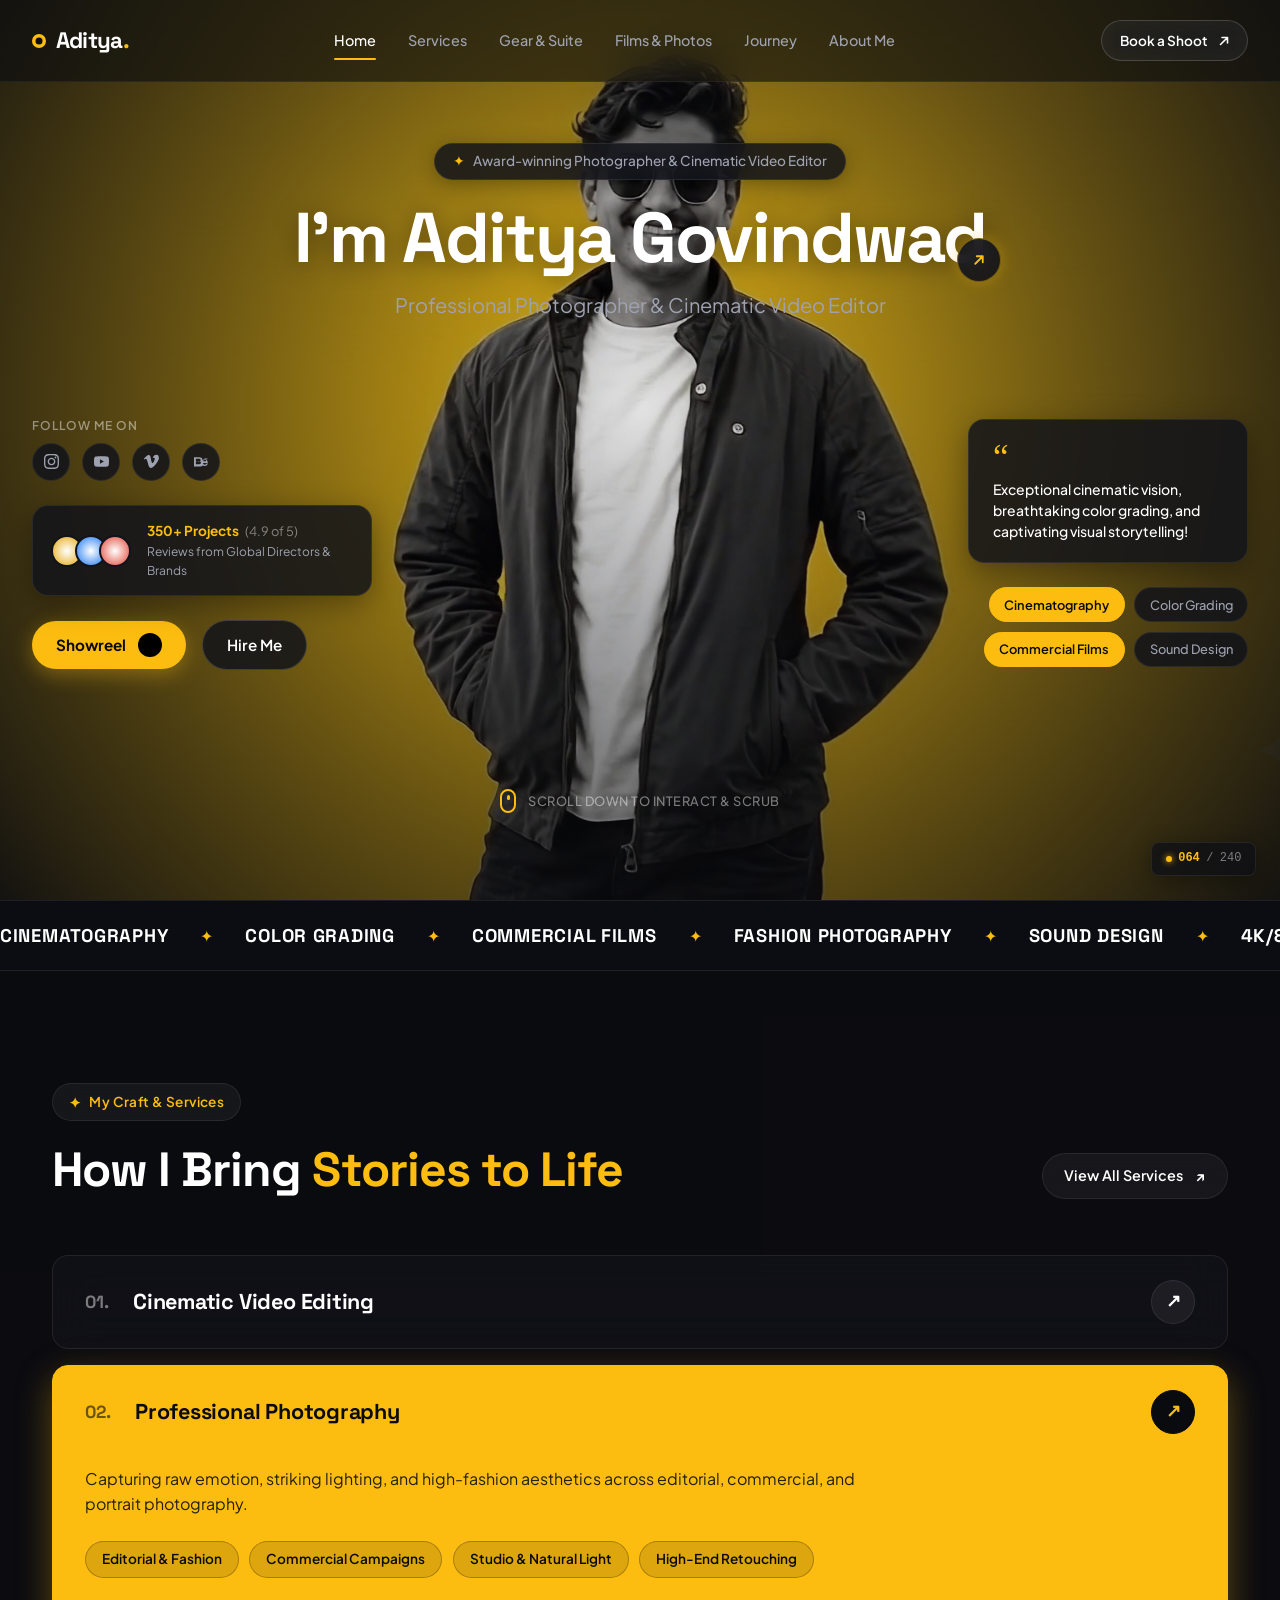
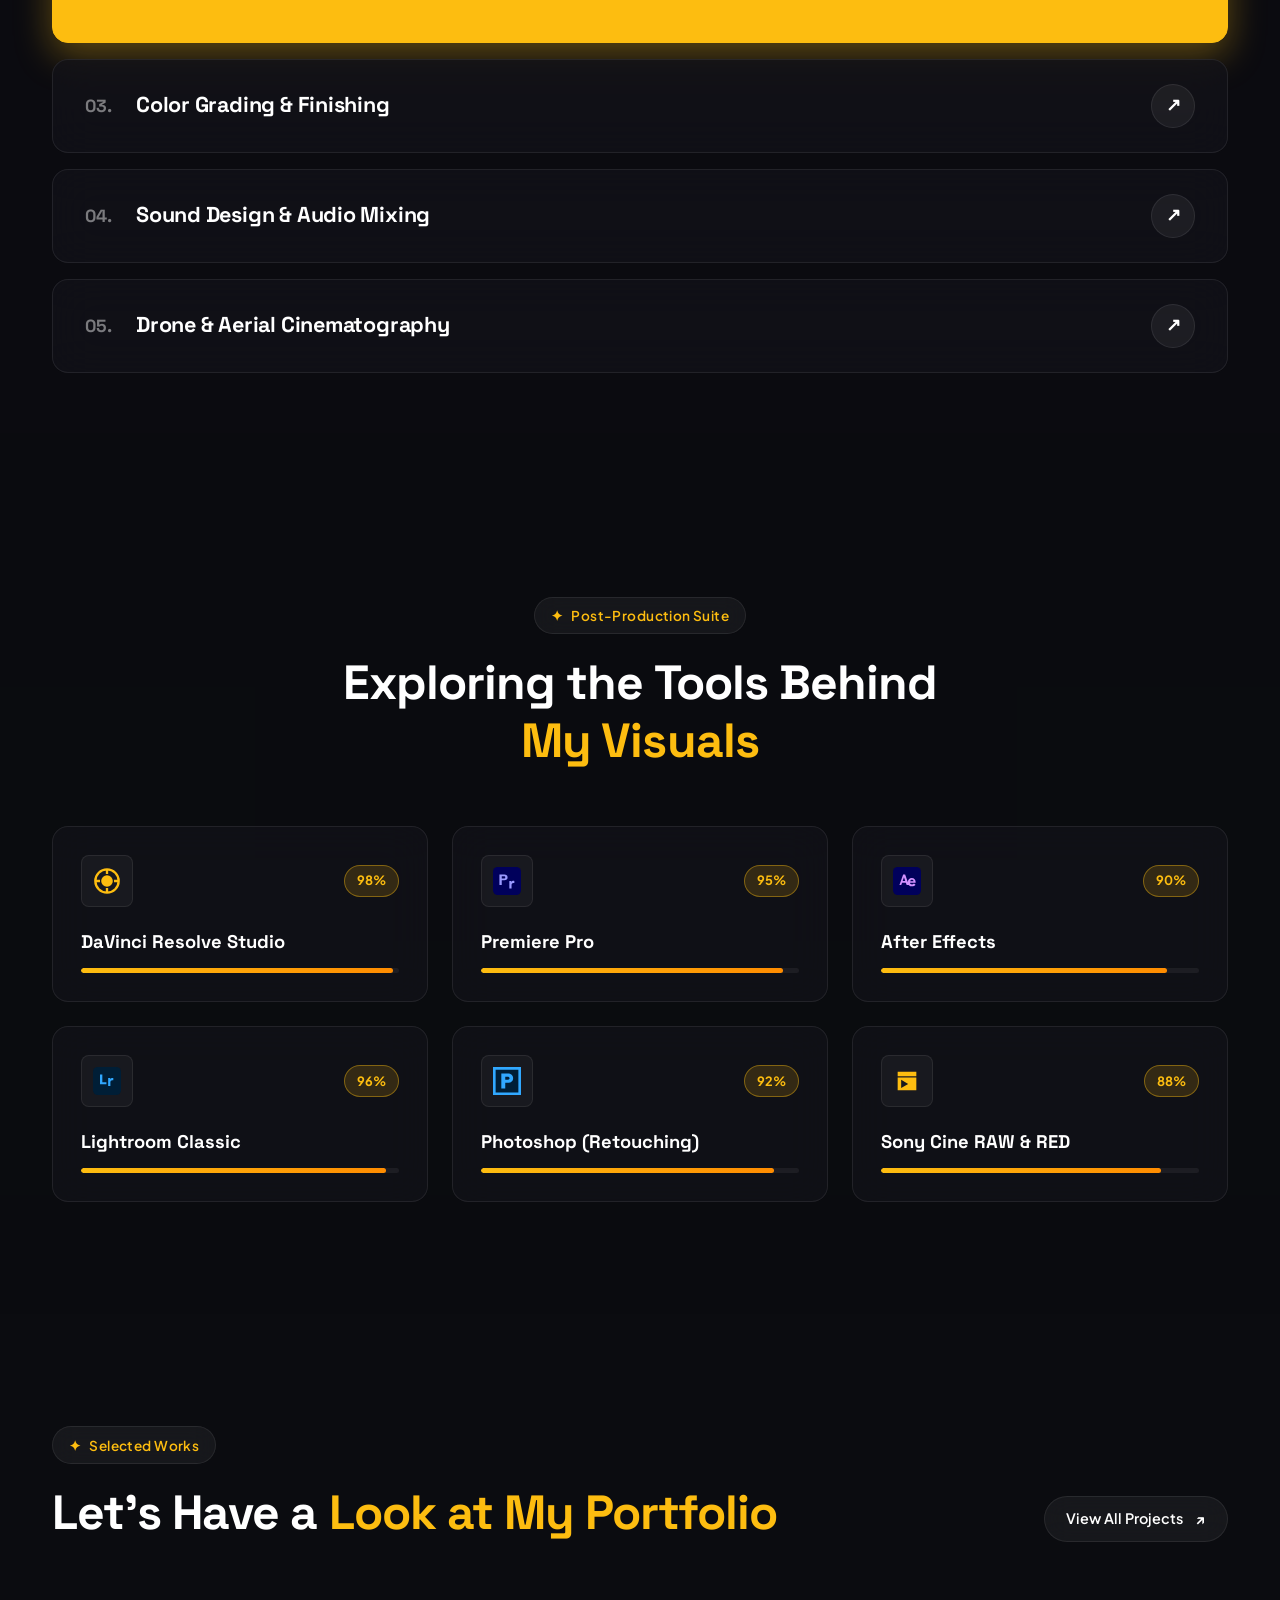
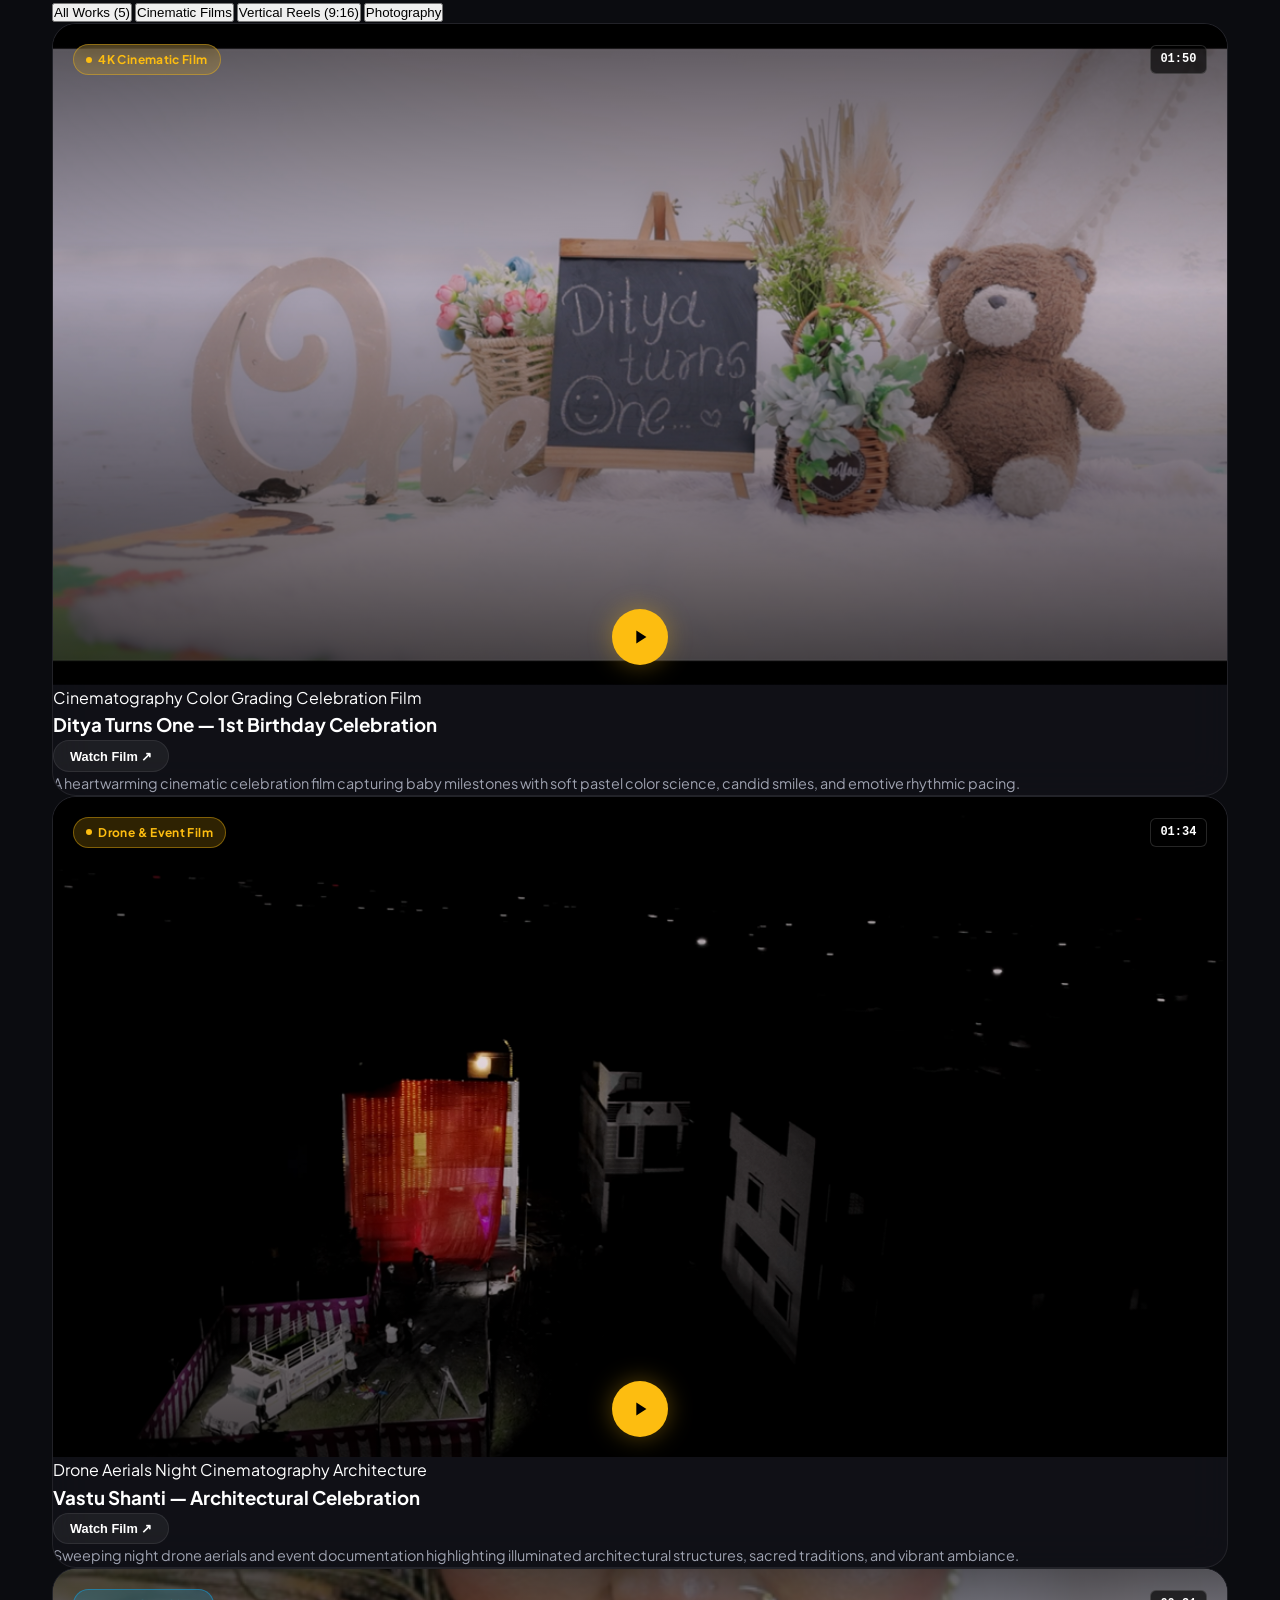
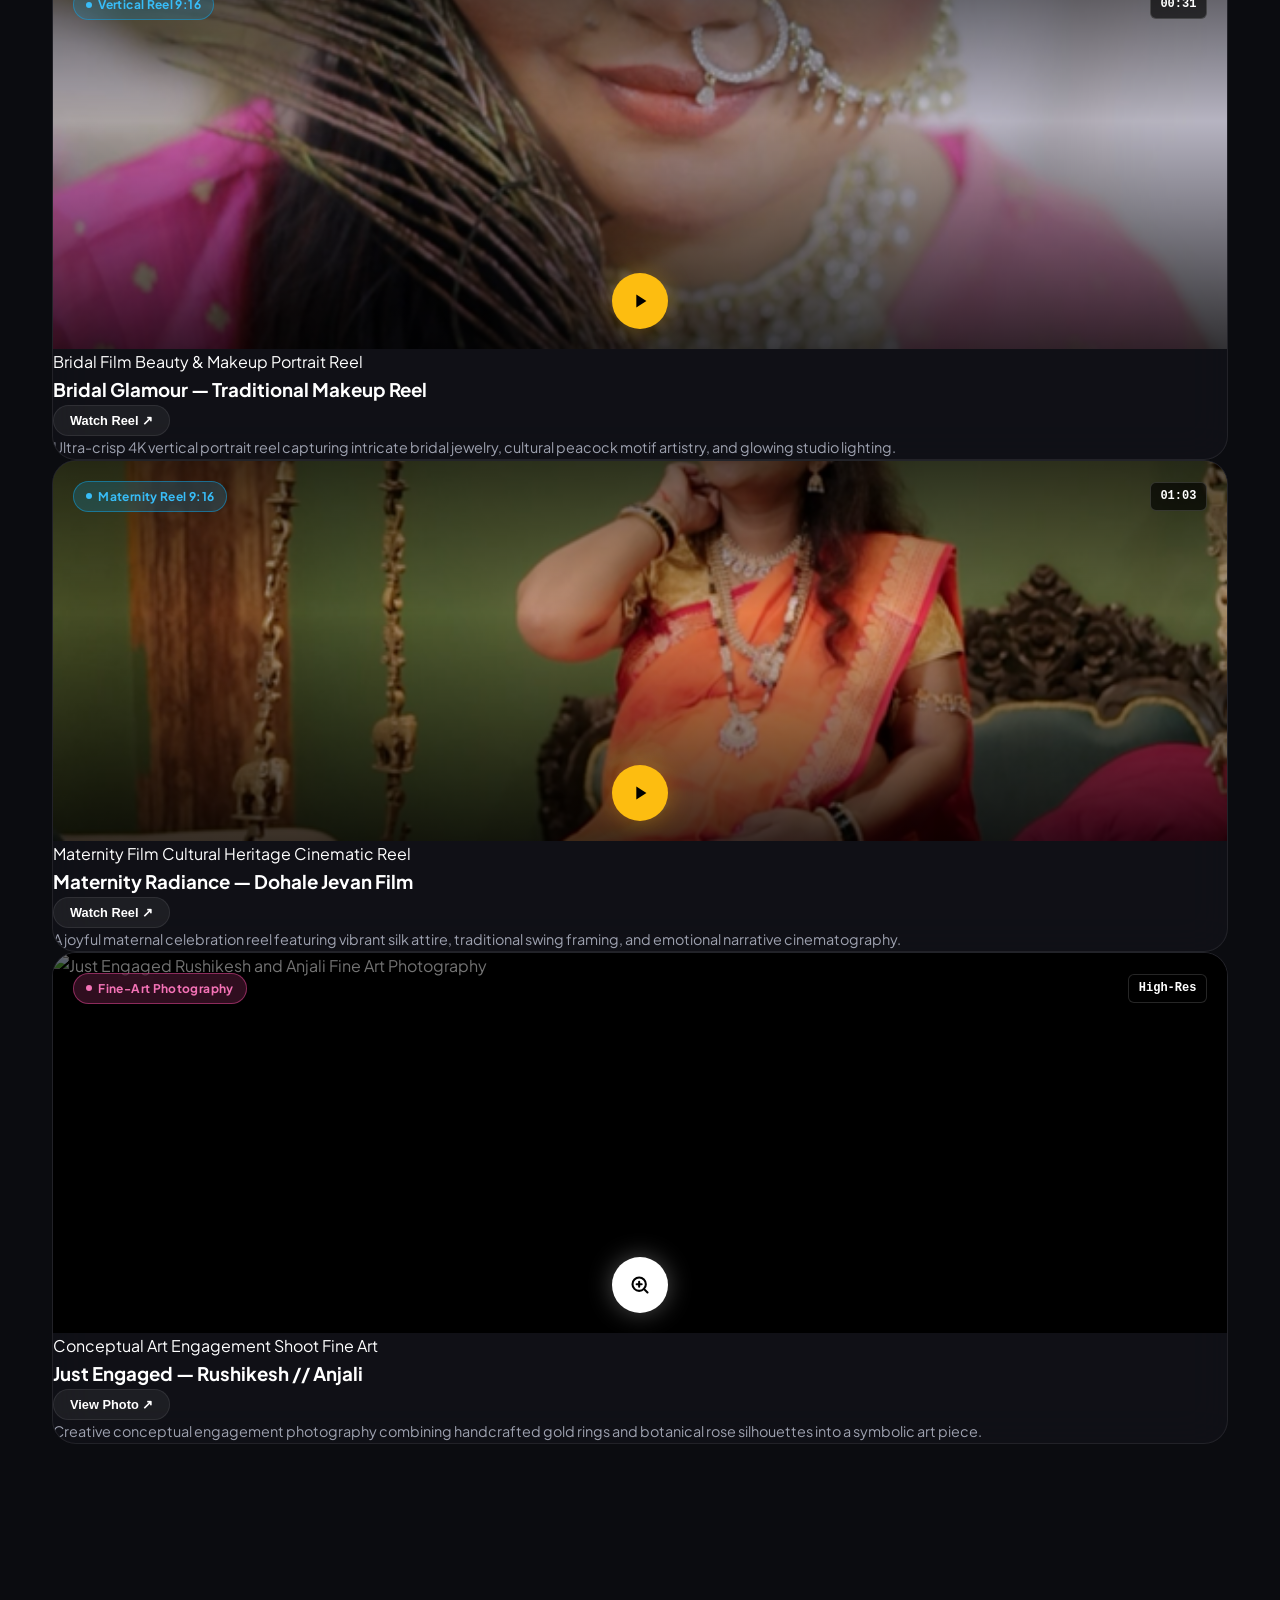
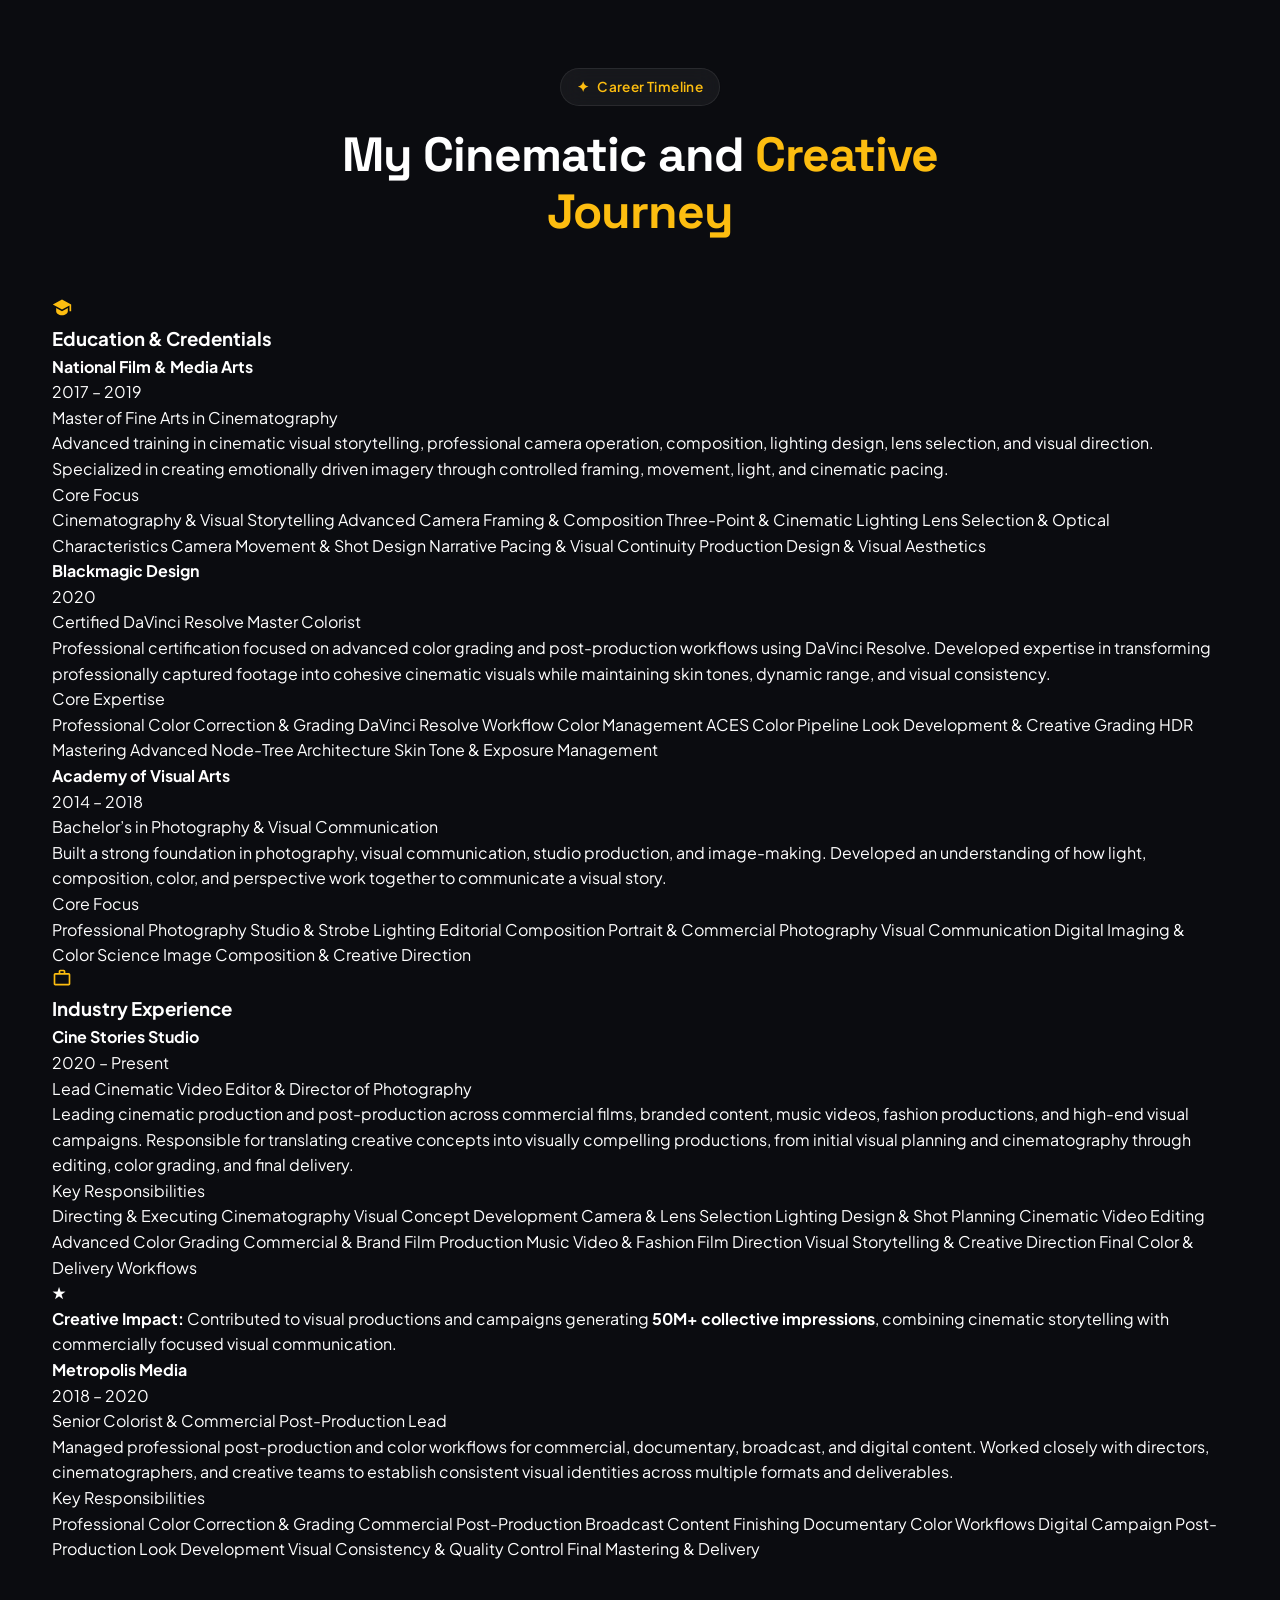
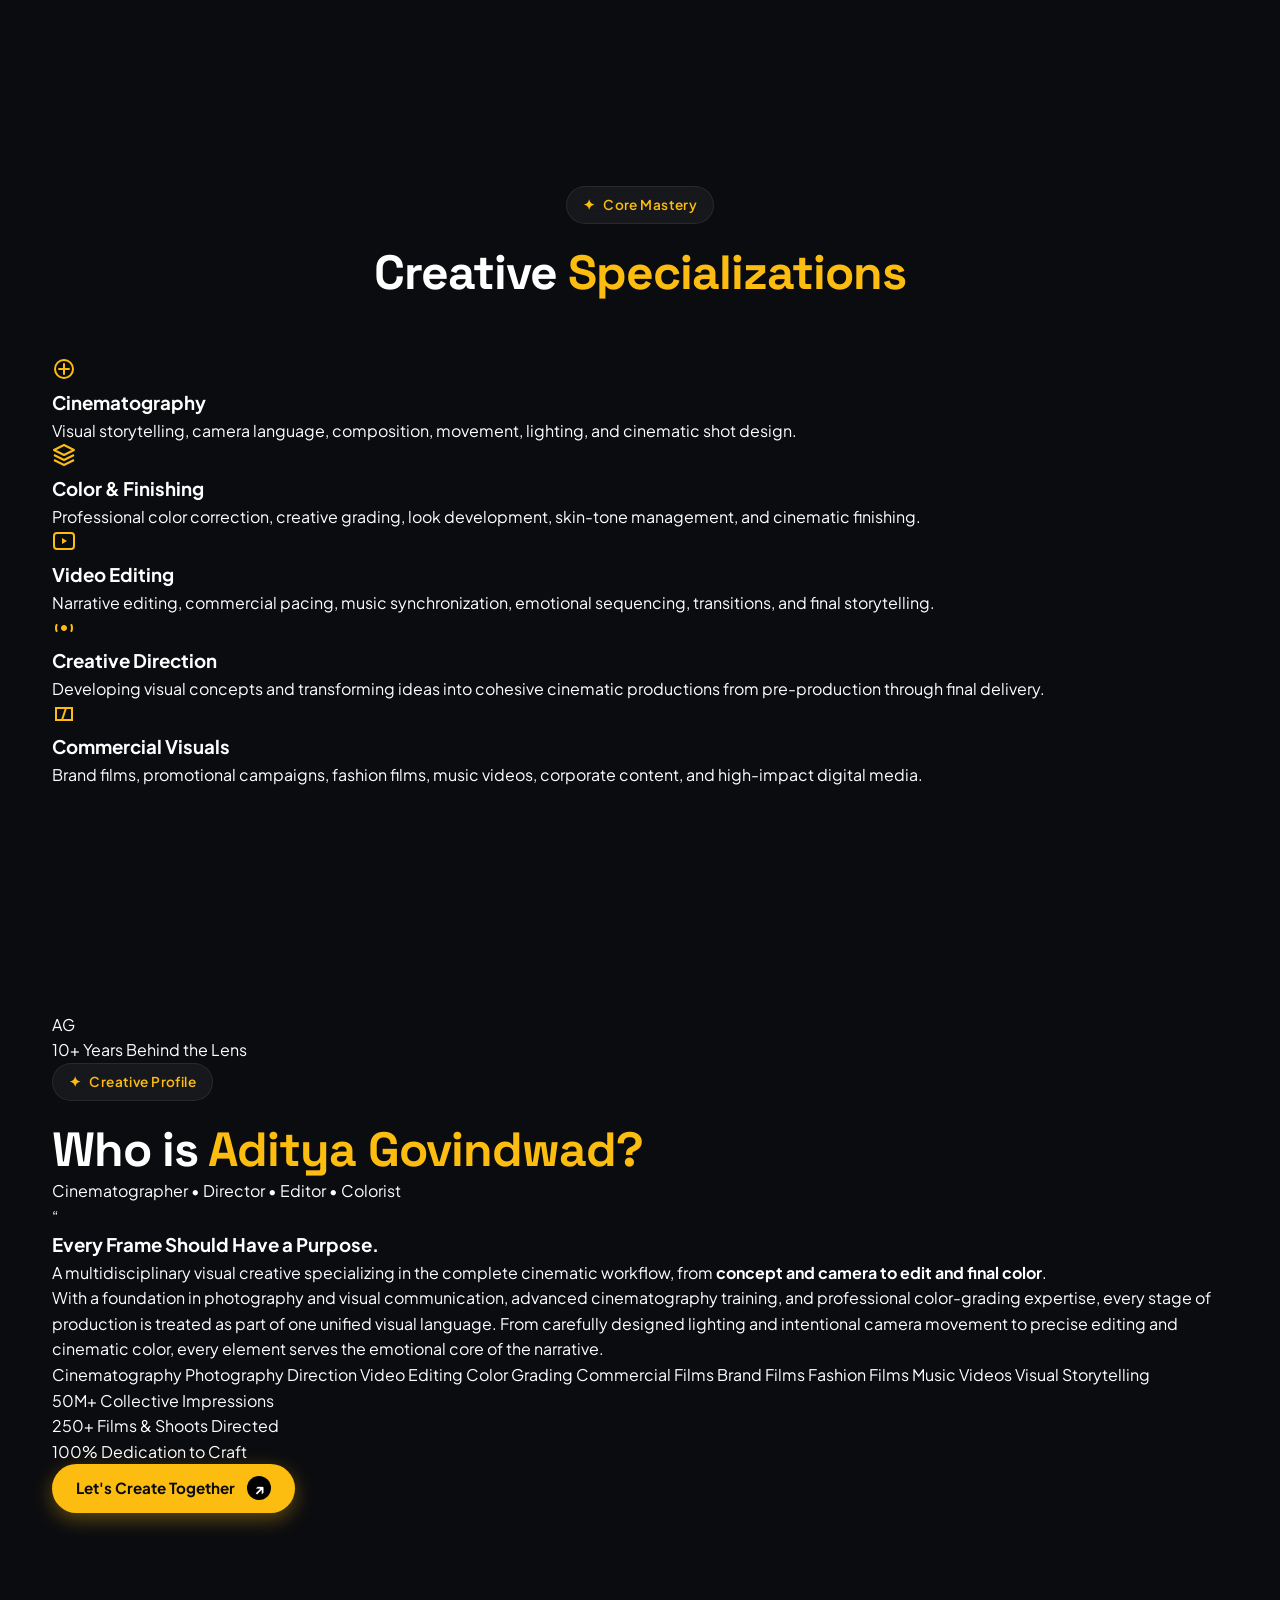
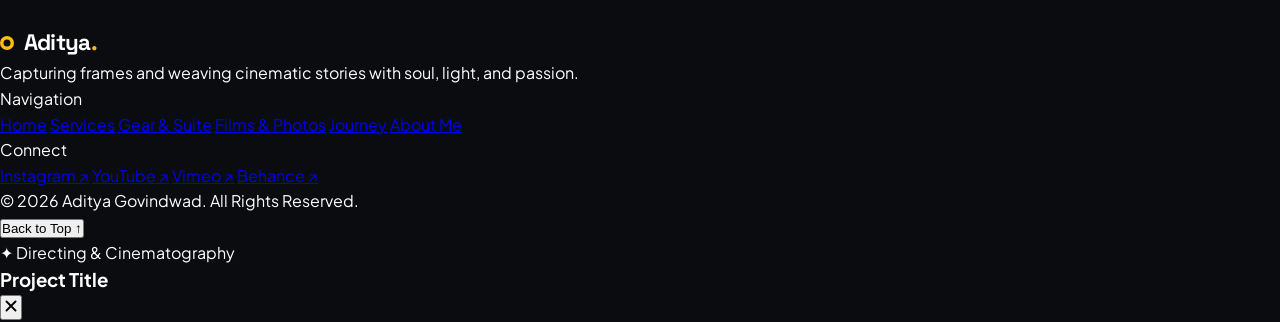
==== index.html @ 526fb615 "Initial commit: Aditya Govindwad Portfolio website with scroll-driven animation" ====
<!DOCTYPE html>
<html lang="en">
<head>
  <meta charset="UTF-8">
  <meta name="viewport" content="width=device-width, initial-scale=1.0, maximum-scale=5.0">
  <meta name="description" content="Aditya Govindwad — Award-winning Professional Photographer & Cinematic Video Editor Portfolio with Smooth Interactive Canvas Scroll Animation">
  <title>Aditya Govindwad — Photographer & Cinematic Video Editor</title>
  <link rel="preconnect" href="https://fonts.googleapis.com">
  <link rel="preconnect" href="https://fonts.gstatic.com" crossorigin>
  <link href="https://fonts.googleapis.com/css2?family=Plus+Jakarta+Sans:wght@300;400;500;600;700;800&family=Space+Grotesk:wght@500;700&display=swap" rel="stylesheet">
  <link rel="stylesheet" href="style.css">
</head>
<body>

  <!-- ==================== FIXED BACKGROUND CANVAS ==================== -->
  <div id="canvas-wrapper" aria-hidden="true">
    <canvas id="hero-canvas"></canvas>
    <!-- Subtle dark vignette overlay to preserve high readability across downstream sections -->
    <div id="canvas-depth-overlay"></div>
  </div>

  <!-- Ambient Preload Progress Bar (Top) -->
  <div id="loader-bar-container" aria-hidden="true">
    <div id="loader-bar"></div>
  </div>

  <!-- Live Frame Counter Badge (bottom-right) -->
  <div id="frame-counter" class="frame-badge" aria-label="Current video frame">
    <span class="pulse-indicator"></span>
    <span id="current-frame-num">001</span>
    <span class="separator">/</span>
    <span class="total-frame-num">240</span>
  </div>

  <!-- ==================== PAGE CONTENT WRAPPER ==================== -->
  <div id="page-wrapper">

    <!-- HEADER / NAVIGATION -->
    <header id="site-header">
      <div class="nav-container">
        <!-- Logo -->
        <a href="#hero" class="brand-logo" aria-label="Aditya Govindwad Home">
          <span class="logo-dot">
            <svg width="14" height="14" viewBox="0 0 14 14" fill="none">
              <circle cx="7" cy="7" r="7" fill="#fdbd10"/>
              <circle cx="7" cy="7" r="3.5" fill="#0c0d10"/>
            </svg>
          </span>
          <span class="logo-text">Aditya<span class="accent-period">.</span></span>
        </a>

        <!-- Desktop Navigation Links -->
        <nav class="nav-menu" id="nav-menu">
          <a href="#hero" class="nav-link active">Home</a>
          <a href="#services" class="nav-link">Services</a>
          <a href="#tools" class="nav-link">Gear & Suite</a>
          <a href="#portfolio" class="nav-link">Films & Photos</a>
          <a href="#journey" class="nav-link">Journey</a>
          <a href="#about" class="nav-link">About Me</a>
        </nav>

        <!-- Right Action Button -->
        <div class="nav-actions">
          <a href="#contact" class="btn-talk">
            <span>Book a Shoot</span>
            <span class="btn-icon-circle">
              <svg width="10" height="10" viewBox="0 0 10 10" fill="none">
                <path d="M1.5 8.5L8.5 1.5M8.5 1.5H3M8.5 1.5V7" stroke="currentColor" stroke-width="1.6" stroke-linecap="round" stroke-linejoin="round"/>
              </svg>
            </span>
          </a>

          <!-- Mobile Hamburger Toggle -->
          <button class="mobile-menu-toggle" id="menu-toggle" aria-label="Toggle navigation menu">
            <span class="bar"></span>
            <span class="bar"></span>
          </button>
        </div>
      </div>
    </header>

    <main>
      <!-- ==================== HERO SECTION ==================== -->
      <section id="hero" class="hero-section">
        <div class="hero-container">

          <!-- Top Badge & Main Headline -->
          <div class="hero-headline-group">
            <div class="badge-award">
              <span class="badge-icon">✦</span>
              <span>Award-winning Photographer & Cinematic Video Editor</span>
            </div>
            <h1 class="hero-title">I'm Aditya Govindwad</h1>
            <p class="hero-subtitle">Professional Photographer & Cinematic Video Editor</p>
          </div>

          <!-- Rotating "HIRE ME / BOOK SHOOT" Stamp Badge -->
          <div class="rotating-badge-wrapper" aria-hidden="true">
            <div class="rotating-badge">
              <svg viewBox="0 0 120 120" class="rotating-text-svg">
                <path id="textCircle" d="M 60,60 m -46,0 a 46,46 0 1,1 92,0 a 46,46 0 1,1 -92,0" fill="none" />
                <text font-size="9.5" font-weight="700" letter-spacing="2.2" fill="#ffffff">
                  HIRE ME NOW • BOOK A SHOOT • HIRE ME NOW • 
                </text>
              </svg>
              <div class="rotating-badge-center">
                <svg width="18" height="18" viewBox="0 0 24 24" fill="none">
                  <path d="M7 17L17 7M17 7H9M17 7V15" stroke="#fdbd10" stroke-width="2.4" stroke-linecap="round" stroke-linejoin="round"/>
                </svg>
              </div>
            </div>
          </div>

          <!-- Hero Columns Grid (Framing the Center Canvas Animation) -->
          <div class="hero-columns-grid">

            <!-- Left Column: Socials, Reviews, Primary Actions -->
            <div class="hero-col-left">
              <div class="social-follow-box">
                <span class="section-micro-label">Follow Me On</span>
                <div class="social-icons-row">
                  <a href="#" class="social-icon-btn" aria-label="Instagram">
                    <svg width="15" height="15" viewBox="0 0 24 24" fill="currentColor">
                      <path d="M12 2.163c3.204 0 3.584.012 4.85.07 3.252.148 4.771 1.691 4.919 4.919.058 1.265.069 1.645.069 4.849 0 3.205-.012 3.584-.069 4.849-.149 3.225-1.664 4.771-4.919 4.919-1.266.058-1.644.07-4.85.07-3.204 0-3.584-.012-4.849-.07-3.26-.149-4.771-1.699-4.919-4.92-.058-1.265-.07-1.644-.07-4.849 0-3.204.013-3.583.07-4.849.149-3.227 1.664-4.771 4.919-4.919 1.266-.057 1.645-.069 4.849-.069zm0-2.163c-3.259 0-3.667.014-4.947.072-4.358.2-6.78 2.618-6.98 6.98-.059 1.281-.073 1.689-.073 4.948 0 3.259.014 3.668.072 4.948.2 4.358 2.618 6.78 6.98 6.98 1.281.058 1.689.072 4.948.072 3.259 0 3.668-.014 4.948-.072 4.354-.2 6.782-2.618 6.979-6.98.059-1.28.073-1.689.073-4.948 0-3.259-.014-3.667-.072-4.947-.196-4.354-2.617-6.78-6.979-6.98-1.281-.059-1.69-.073-4.949-.073zm0 5.838c-3.403 0-6.162 2.759-6.162 6.162s2.759 6.163 6.162 6.163 6.162-2.759 6.162-6.163c0-3.403-2.759-6.162-6.162-6.162zm0 10.162c-2.209 0-4-1.79-4-4 0-2.209 1.791-4 4-4s4 1.791 4 4c0 2.21-1.791 4-4 4zm6.406-11.845c-.796 0-1.441.645-1.441 1.44s.645 1.44 1.441 1.44c.795 0 1.439-.645 1.439-1.44s-.644-1.44-1.439-1.44z"/>
                    </svg>
                  </a>
                  <a href="#" class="social-icon-btn" aria-label="YouTube">
                    <svg width="15" height="15" viewBox="0 0 24 24" fill="currentColor">
                      <path d="M23.498 6.186a3.016 3.016 0 0 0-2.122-2.136C19.505 3.545 12 3.545 12 3.545s-7.505 0-9.377.505A3.017 3.017 0 0 0 .502 6.186C0 8.07 0 12 0 12s0 3.93.502 5.814a3.016 3.016 0 0 0 2.122 2.136c1.871.505 9.376.505 9.376.505s7.505 0 9.377-.505a3.015 3.015 0 0 0 2.122-2.136C24 15.93 24 12 24 12s0-3.93-.502-5.814zM9.545 15.568V8.432L15.818 12l-6.273 3.568z"/>
                    </svg>
                  </a>
                  <a href="#" class="social-icon-btn" aria-label="Vimeo">
                    <svg width="15" height="15" viewBox="0 0 24 24" fill="currentColor">
                      <path d="M23.977 6.416c-.105 2.338-1.739 5.543-4.894 9.609-3.268 4.247-6.026 6.37-8.29 6.37-1.409 0-2.578-1.294-3.553-3.881l-1.922-7.051c-.716-2.56-1.508-3.843-2.384-3.843-.191 0-.853.398-1.99 1.199l-1.198-1.542c1.238-1.088 2.457-2.179 3.655-3.272 1.656-1.429 2.883-2.179 3.682-2.25 1.884-.176 3.051.986 3.498 3.486.48 2.684.819 4.359 1.018 5.025.597 2.766 1.252 4.148 1.968 4.148.555 0 1.285-.826 2.193-2.482.909-1.655 1.393-2.908 1.454-3.759.106-1.439-.41-2.16-1.548-2.16-.532 0-1.092.122-1.682.366 1.093-3.58 3.187-5.309 6.284-5.184 2.296.088 3.393 1.503 3.297 4.242z"/>
                    </svg>
                  </a>
                  <a href="#" class="social-icon-btn" aria-label="Behance">
                    <svg width="15" height="15" viewBox="0 0 24 24" fill="currentColor">
                      <path d="M8.2 11.5c1.4 0 2.4-.6 2.4-2.1 0-1.2-.8-1.9-2.1-1.9H3v4h5.2zm.3 4.8c1.7 0 2.7-.8 2.7-2.3 0-1.4-.9-2.2-2.5-2.2H3v4.5h5.5zM0 5h8.6c2.8 0 4.9 1.4 4.9 3.8 0 1.5-.8 2.7-2.1 3.2 1.8.5 2.8 1.9 2.8 3.8 0 2.8-2.3 4.3-5.3 4.3H0V5zm16.5 2h5v1.4h-5V7zm5.5 7.7c-.1 2.5-2 4.4-4.8 4.4-3.1 0-5.1-2.2-5.1-5.3 0-3.2 2-5.4 5.1-5.4 3 0 4.8 2.2 4.8 5.2v.9h-7.6c.2 1.6 1.3 2.6 2.8 2.6 1.2 0 2-.6 2.3-1.6l2.5-.8zm-2.4-3.3c-.2-1.3-1.1-2.1-2.4-2.1-1.3 0-2.2.8-2.4 2.1h4.8z"/>
                    </svg>
                  </a>
                </div>
              </div>

              <!-- Reviews Widget -->
              <div class="reviews-card">
                <div class="avatar-stack">
                  <span class="avatar av-1"></span>
                  <span class="avatar av-2"></span>
                  <span class="avatar av-3"></span>
                </div>
                <div class="reviews-text-group">
                  <div class="rating-stars">
                    <span class="star-rating">350+ Projects</span>
                    <span class="rating-number">(4.9 of 5)</span>
                  </div>
                  <span class="reviews-caption">Reviews from Global Directors & Brands</span>
                </div>
              </div>

              <!-- Primary CTAs -->
              <div class="hero-actions-row">
                <a href="#portfolio" class="btn-primary-gold">
                  <span>Showreel</span>
                  <span class="circle-arrow-black">
                    <svg width="10" height="10" viewBox="0 0 10 10" fill="none">
                      <path d="M1.5 8.5L8.5 1.5M8.5 1.5H3M8.5 1.5V7" stroke="#000000" stroke-width="1.8" stroke-linecap="round" stroke-linejoin="round"/>
                    </svg>
                  </span>
                </a>
                <a href="#contact" class="btn-secondary-pill">Hire Me</a>
              </div>
            </div>

            <!-- Right Column: Quotation & Tag Badges -->
            <div class="hero-col-right">
              <div class="quote-card">
                <div class="quote-icon">“</div>
                <p class="quote-body">Exceptional cinematic vision, breathtaking color grading, and captivating visual storytelling!</p>
              </div>

              <div class="hero-tags-box">
                <span class="hero-tag-pill active-tag">Cinematography</span>
                <span class="hero-tag-pill">Color Grading</span>
                <span class="hero-tag-pill active-tag">Commercial Films</span>
                <span class="hero-tag-pill">Sound Design</span>
              </div>
            </div>

          </div>

          <!-- Bottom Floating Scroll Hint -->
          <div class="hero-scroll-cue">
            <span class="mouse-icon">
              <span class="mouse-wheel"></span>
            </span>
            <span>Scroll down to interact & scrub</span>
          </div>

        </div>
      </section>

      <!-- ==================== MARQUEE TICKER ==================== -->
      <section class="marquee-section" aria-hidden="true">
        <div class="marquee-track">
          <div class="marquee-content">
            <span class="marquee-item">Cinematography</span>
            <span class="star-sep">✦</span>
            <span class="marquee-item">Color Grading</span>
            <span class="star-sep">✦</span>
            <span class="marquee-item">Commercial Films</span>
            <span class="star-sep">✦</span>
            <span class="marquee-item">Fashion Photography</span>
            <span class="star-sep">✦</span>
            <span class="marquee-item">Sound Design</span>
            <span class="star-sep">✦</span>
            <span class="marquee-item">4K/8K Editing</span>
            <span class="star-sep">✦</span>
            <span class="marquee-item">Music Videos</span>
            <span class="star-sep">✦</span>
            <span class="marquee-item">Drone Visuals</span>
            <span class="star-sep">✦</span>
            <span class="marquee-item">Visual Storytelling</span>
            <span class="star-sep">✦</span>
          </div>
          <div class="marquee-content" aria-hidden="true">
            <span class="marquee-item">Cinematography</span>
            <span class="star-sep">✦</span>
            <span class="marquee-item">Color Grading</span>
            <span class="star-sep">✦</span>
            <span class="marquee-item">Commercial Films</span>
            <span class="star-sep">✦</span>
            <span class="marquee-item">Fashion Photography</span>
            <span class="star-sep">✦</span>
            <span class="marquee-item">Sound Design</span>
            <span class="star-sep">✦</span>
            <span class="marquee-item">4K/8K Editing</span>
            <span class="star-sep">✦</span>
            <span class="marquee-item">Music Videos</span>
            <span class="star-sep">✦</span>
            <span class="marquee-item">Drone Visuals</span>
            <span class="star-sep">✦</span>
            <span class="marquee-item">Visual Storytelling</span>
            <span class="star-sep">✦</span>
          </div>
        </div>
      </section>

      <!-- ==================== SERVICES ACCORDION ==================== -->
      <section id="services" class="content-section services-section">
        <div class="section-container">
          
          <div class="section-header-row">
            <div class="section-title-wrap">
              <span class="section-tag"><span class="tag-star">✦</span> My Craft & Services</span>
              <h2 class="section-heading">How I Bring <span class="text-gold">Stories to Life</span></h2>
            </div>
            <a href="#contact" class="btn-inline-link">
              <span>View All Services</span>
              <span class="arrow-circle">↗</span>
            </a>
          </div>

          <!-- Interactive Accordion with custom shape -->
          <div class="services-accordion" id="services-accordion">

            <!-- Item 01 -->
            <div class="service-item" data-index="1">
              <div class="service-bar">
                <div class="service-bar-left">
                  <span class="service-num">01.</span>
                  <span class="service-name">Cinematic Video Editing</span>
                </div>
                <button class="service-toggle-btn" aria-label="Expand Cinematic Video Editing">
                  <span class="arrow-icon">↗</span>
                </button>
              </div>
              <div class="service-panel">
                <p class="service-desc">Transforming raw camera footage into emotionally resonant narratives with rhythm, pace, seamless transitions, and high-impact pacing.</p>
                <div class="service-tags">
                  <span class="service-subtag">Narrative Pacing</span>
                  <span class="service-subtag">Commercial Cuts</span>
                  <span class="service-subtag">Music Video Editing</span>
                  <span class="service-subtag">Sound Sync & Foley</span>
                </div>
              </div>
            </div>

            <!-- Item 02 (Active by Default as in Screenshot) -->
            <div class="service-item active" data-index="2">
              <div class="service-bar">
                <div class="service-bar-left">
                  <span class="service-num">02.</span>
                  <span class="service-name">Professional Photography</span>
                </div>
                <button class="service-toggle-btn" aria-label="Expand Professional Photography">
                  <span class="arrow-icon">↗</span>
                </button>
              </div>
              <div class="service-panel">
                <p class="service-desc">Capturing raw emotion, striking lighting, and high-fashion aesthetics across editorial, commercial, and portrait photography.</p>
                <div class="service-tags">
                  <span class="service-subtag">Editorial & Fashion</span>
                  <span class="service-subtag">Commercial Campaigns</span>
                  <span class="service-subtag">Studio & Natural Light</span>
                  <span class="service-subtag">High-End Retouching</span>
                </div>
              </div>
            </div>

            <!-- Item 03 -->
            <div class="service-item" data-index="3">
              <div class="service-bar">
                <div class="service-bar-left">
                  <span class="service-num">03.</span>
                  <span class="service-name">Color Grading & Finishing</span>
                </div>
                <button class="service-toggle-btn" aria-label="Expand Color Grading & Finishing">
                  <span class="arrow-icon">↗</span>
                </button>
              </div>
              <div class="service-panel">
                <p class="service-desc">Industry-grade color science in DaVinci Resolve to establish cinematic mood, film emulation, tone balance, and tonal separation.</p>
                <div class="service-tags">
                  <span class="service-subtag">DaVinci Resolve Studio</span>
                  <span class="service-subtag">Film Stock Emulation</span>
                  <span class="service-subtag">ACES & Log Workflows</span>
                  <span class="service-subtag">HDR & Rec.709 Mastering</span>
                </div>
              </div>
            </div>

            <!-- Item 04 -->
            <div class="service-item" data-index="4">
              <div class="service-bar">
                <div class="service-bar-left">
                  <span class="service-num">04.</span>
                  <span class="service-name">Sound Design & Audio Mixing</span>
                </div>
                <button class="service-toggle-btn" aria-label="Expand Sound Design & Audio Mixing">
                  <span class="arrow-icon">↗</span>
                </button>
              </div>
              <div class="service-panel">
                <p class="service-desc">Immersive audio atmospheres, foley effects, dialogue clean-up, and dynamic scoring sync to dramatically amplify visual impact.</p>
                <div class="service-tags">
                  <span class="service-subtag">Foley & Ambience</span>
                  <span class="service-subtag">Dialogue Mastering</span>
                  <span class="service-subtag">Dynamic Score Sync</span>
                  <span class="service-subtag">Surround Sound Mixing</span>
                </div>
              </div>
            </div>

            <!-- Item 05 -->
            <div class="service-item" data-index="5">
              <div class="service-bar">
                <div class="service-bar-left">
                  <span class="service-num">05.</span>
                  <span class="service-name">Drone & Aerial Cinematography</span>
                </div>
                <button class="service-toggle-btn" aria-label="Expand Drone & Aerial Cinematography">
                  <span class="arrow-icon">↗</span>
                </button>
              </div>
              <div class="service-panel">
                <p class="service-desc">Capturing sweeping bird's-eye perspectives, dynamic high-speed tracking shots, and cinematic landscape compositions.</p>
                <div class="service-tags">
                  <span class="service-subtag">FPV Drone Tracking</span>
                  <span class="service-subtag">4K/60fps ProRes Aerials</span>
                  <span class="service-subtag">Location Scouting</span>
                  <span class="service-subtag">Landscape Epics</span>
                </div>
              </div>
            </div>

          </div>

        </div>
      </section>

      <!-- ==================== SKILLS & TOOLS ==================== -->
      <section id="tools" class="content-section tools-section">
        <div class="section-container">
          
          <div class="section-header-center">
            <span class="section-tag"><span class="tag-star">✦</span> Post-Production Suite</span>
            <h2 class="section-heading">Exploring the Tools Behind <span class="text-gold">My Visuals</span></h2>
          </div>

          <div class="tools-grid">
            <!-- Tool 1: DaVinci Resolve Studio -->
            <div class="tool-card">
              <div class="tool-header">
                <div class="tool-icon-wrap">
                  <svg width="28" height="28" viewBox="0 0 24 24" fill="none">
                    <circle cx="12" cy="12" r="10" stroke="#fdbd10" stroke-width="2"/>
                    <circle cx="12" cy="12" r="5" fill="#fdbd10"/>
                    <path d="M12 2V6M12 18V22M2 12H6M18 12H22" stroke="#fdbd10" stroke-width="2"/>
                  </svg>
                </div>
                <span class="tool-badge">98%</span>
              </div>
              <div class="tool-info">
                <h3 class="tool-name">DaVinci Resolve Studio</h3>
                <div class="tool-progress-track">
                  <div class="tool-progress-fill" style="width: 98%;"></div>
                </div>
              </div>
            </div>

            <!-- Tool 2: Adobe Premiere Pro -->
            <div class="tool-card">
              <div class="tool-header">
                <div class="tool-icon-wrap">
                  <svg width="28" height="28" viewBox="0 0 24 24" fill="#9999FF">
                    <rect width="24" height="24" rx="4" fill="#00005B"/>
                    <path d="M5.5 6.5h4.2c1.7 0 2.8.9 2.8 2.4s-1.1 2.4-2.8 2.4H7.5v4.2H5.5V6.5zm2 3.3h2c.6 0 1-.3 1-.9s-.4-.9-1-.9h-2v1.8zm6.5 2.1h1.7v1c.4-.7 1.1-1.1 1.9-1.1.2 0 .5 0 .7.1v1.9c-.3-.1-.6-.1-.9-.1-.9 0-1.5.6-1.5 1.7v3h-1.9v-6.6z" fill="#9999FF"/>
                  </svg>
                </div>
                <span class="tool-badge">95%</span>
              </div>
              <div class="tool-info">
                <h3 class="tool-name">Premiere Pro</h3>
                <div class="tool-progress-track">
                  <div class="tool-progress-fill" style="width: 95%;"></div>
                </div>
              </div>
            </div>

            <!-- Tool 3: Adobe After Effects -->
            <div class="tool-card">
              <div class="tool-header">
                <div class="tool-icon-wrap">
                  <svg width="28" height="28" viewBox="0 0 24 24" fill="#9999FF">
                    <rect width="24" height="24" rx="4" fill="#00005B"/>
                    <path d="M5.5 15.5l3.2-9h1.7l3.2 9h-1.9l-.7-2.1H7.8l-.7 2.1H5.5zm2.8-3.6h2.2L9.4 8.7l-1.1 3.2zm6.2 1.6c.1.9.9 1.4 1.9 1.4.7 0 1.3-.3 1.6-.7l1.3 1c-.7.9-1.8 1.4-3.1 1.4-2.1 0-3.5-1.4-3.5-3.6 0-2.1 1.4-3.6 3.4-3.6 2.1 0 3.3 1.5 3.3 3.5v.6h-4.9zm3.1-1.3c0-.8-.5-1.3-1.4-1.3-.8 0-1.4.5-1.5 1.3h2.9z" fill="#D291FF"/>
                  </svg>
                </div>
                <span class="tool-badge">90%</span>
              </div>
              <div class="tool-info">
                <h3 class="tool-name">After Effects</h3>
                <div class="tool-progress-track">
                  <div class="tool-progress-fill" style="width: 90%;"></div>
                </div>
              </div>
            </div>

            <!-- Tool 4: Adobe Lightroom Classic -->
            <div class="tool-card">
              <div class="tool-header">
                <div class="tool-icon-wrap">
                  <svg width="28" height="28" viewBox="0 0 24 24" fill="#31A8FF">
                    <rect width="24" height="24" rx="4" fill="#001E36"/>
                    <path d="M6 6.5h2v6.5h3.5v1.8H6V6.5zm7 3h1.8v1c.4-.7 1.1-1.1 1.9-1.1.2 0 .5 0 .7.1v1.9c-.3-.1-.6-.1-.9-.1-.9 0-1.6.6-1.6 1.7v3.2H13V9.5z" fill="#31A8FF"/>
                  </svg>
                </div>
                <span class="tool-badge">96%</span>
              </div>
              <div class="tool-info">
                <h3 class="tool-name">Lightroom Classic</h3>
                <div class="tool-progress-track">
                  <div class="tool-progress-fill" style="width: 96%;"></div>
                </div>
              </div>
            </div>

            <!-- Tool 5: Adobe Photoshop -->
            <div class="tool-card">
              <div class="tool-header">
                <div class="tool-icon-wrap">
                  <svg width="28" height="28" viewBox="0 0 24 24" fill="#31A8FF">
                    <rect width="24" height="24" rx="4" fill="#001E36"/>
                    <path d="M0 0v24h24V0H0zm2.25 2.25h19.5v19.5H2.25V2.25zm4.875 3.375v12.75h3.375v-4.875h2.25c2.625 0 4.5-1.5 4.5-3.938 0-2.437-1.875-3.937-4.5-3.937H7.125zm3.375 2.625h1.875c1.125 0 1.875.563 1.875 1.313 0 .75-.75 1.312-1.875 1.312H10.5V8.25z"/>
                  </svg>
                </div>
                <span class="tool-badge">92%</span>
              </div>
              <div class="tool-info">
                <h3 class="tool-name">Photoshop (Retouching)</h3>
                <div class="tool-progress-track">
                  <div class="tool-progress-fill" style="width: 92%;"></div>
                </div>
              </div>
            </div>

            <!-- Tool 6: Cine Gear & Color Science -->
            <div class="tool-card">
              <div class="tool-header">
                <div class="tool-icon-wrap">
                  <svg width="28" height="28" viewBox="0 0 24 24" fill="none">
                    <path d="M4 4H20V8H4V4ZM4 9H20V20H4V9ZM7 11V18L13 14.5L7 11Z" fill="#fdbd10"/>
                  </svg>
                </div>
                <span class="tool-badge">88%</span>
              </div>
              <div class="tool-info">
                <h3 class="tool-name">Sony Cine RAW & RED</h3>
                <div class="tool-progress-track">
                  <div class="tool-progress-fill" style="width: 88%;"></div>
                </div>
              </div>
            </div>
          </div>

        </div>
      </section>

      <!-- ==================== PORTFOLIO / PROJECTS ==================== -->
      <section id="portfolio" class="content-section portfolio-section">
        <div class="section-container">
          
          <div class="section-header-row">
            <div class="section-title-wrap">
              <span class="section-tag"><span class="tag-star">✦</span> Selected Works</span>
              <h2 class="section-heading">Let's Have a <span class="text-gold">Look at My Portfolio</span></h2>
            </div>
            <a href="#contact" class="btn-inline-link">
              <span>View All Projects</span>
              <span class="arrow-circle">↗</span>
            </a>
          </div>

          <!-- Portfolio Filter Controls -->
          <div class="portfolio-filter-row">
            <button class="filter-btn active" data-filter="all">All Works (5)</button>
            <button class="filter-btn" data-filter="film">Cinematic Films</button>
            <button class="filter-btn" data-filter="reel">Vertical Reels (9:16)</button>
            <button class="filter-btn" data-filter="photo">Photography</button>
          </div>

          <div class="portfolio-grid" id="portfolio-works-grid">
            
            <!-- Work 1: Ditya 00.mp4 (Landscape Cinematic Film) -->
            <article class="project-card work-item" data-category="film">
              <div class="project-media-wrap video-aspect-16-9" data-src="Ditya 00.mp4" data-title="Ditya Turns One — 1st Birthday Cinematic Celebration" data-type="video">
                <video class="card-video-element" poster="media/Ditya 00.mp4.png" preload="metadata" muted loop playsinline>
                  <source src="Ditya 00.mp4" type="video/mp4">
                </video>
                <div class="media-overlay-controls">
                  <div class="media-badge-group">
                    <span class="media-type-badge cine-badge"><span class="badge-dot"></span>4K Cinematic Film</span>
                    <span class="media-duration-badge">01:50</span>
                  </div>
                  <button class="play-action-btn" aria-label="Play Ditya Turns One">
                    <svg width="22" height="22" viewBox="0 0 24 24" fill="#000000">
                      <path d="M8 5V19L19 12L8 5Z"/>
                    </svg>
                  </button>
                </div>
              </div>
              <div class="project-details">
                <div class="project-tags-row">
                  <span class="project-tag">Cinematography</span>
                  <span class="project-tag">Color Grading</span>
                  <span class="project-tag">Celebration Film</span>
                </div>
                <div class="project-title-row">
                  <h3 class="project-title">Ditya Turns One — 1st Birthday Celebration</h3>
                  <button class="project-play-pill" data-src="Ditya 00.mp4" data-title="Ditya Turns One — 1st Birthday Celebration">Watch Film ↗</button>
                </div>
                <p class="project-desc">A heartwarming cinematic celebration film capturing baby milestones with soft pastel color science, candid smiles, and emotive rhythmic pacing.</p>
              </div>
            </article>

            <!-- Work 2: Vastu.mp4 (Landscape Architectural & Drone Film) -->
            <article class="project-card work-item" data-category="film">
              <div class="project-media-wrap video-aspect-16-9" data-src="Vastu.mp4" data-title="Vastu Shanti — Night Aerial & Architectural Event Film" data-type="video">
                <video class="card-video-element" poster="media/Vastu.mp4.png" preload="metadata" muted loop playsinline>
                  <source src="Vastu.mp4" type="video/mp4">
                </video>
                <div class="media-overlay-controls">
                  <div class="media-badge-group">
                    <span class="media-type-badge cine-badge"><span class="badge-dot"></span>Drone & Event Film</span>
                    <span class="media-duration-badge">01:34</span>
                  </div>
                  <button class="play-action-btn" aria-label="Play Vastu Shanti Film">
                    <svg width="22" height="22" viewBox="0 0 24 24" fill="#000000">
                      <path d="M8 5V19L19 12L8 5Z"/>
                    </svg>
                  </button>
                </div>
              </div>
              <div class="project-details">
                <div class="project-tags-row">
                  <span class="project-tag">Drone Aerials</span>
                  <span class="project-tag">Night Cinematography</span>
                  <span class="project-tag">Architecture</span>
                </div>
                <div class="project-title-row">
                  <h3 class="project-title">Vastu Shanti — Architectural Celebration</h3>
                  <button class="project-play-pill" data-src="Vastu.mp4" data-title="Vastu Shanti — Architectural Celebration">Watch Film ↗</button>
                </div>
                <p class="project-desc">Sweeping night drone aerials and event documentation highlighting illuminated architectural structures, sacred traditions, and vibrant ambiance.</p>
              </div>
            </article>

            <!-- Work 3: Makeup.mp4 (Vertical 9:16 Bridal & Fashion Reel) -->
            <article class="project-card work-item vertical-card" data-category="reel">
              <div class="project-media-wrap video-aspect-9-16" data-src="Makeup.mp4" data-title="Bridal Elegance — Traditional Makeup & Portrait Film" data-type="video">
                <video class="card-video-element" poster="media/Makeup.mp4.png" preload="metadata" muted loop playsinline>
                  <source src="Makeup.mp4" type="video/mp4">
                </video>
                <div class="media-overlay-controls">
                  <div class="media-badge-group">
                    <span class="media-type-badge reel-badge"><span class="badge-dot"></span>Vertical Reel 9:16</span>
                    <span class="media-duration-badge">00:31</span>
                  </div>
                  <button class="play-action-btn" aria-label="Play Bridal Makeup Reel">
                    <svg width="22" height="22" viewBox="0 0 24 24" fill="#000000">
                      <path d="M8 5V19L19 12L8 5Z"/>
                    </svg>
                  </button>
                </div>
              </div>
              <div class="project-details">
                <div class="project-tags-row">
                  <span class="project-tag">Bridal Film</span>
                  <span class="project-tag">Beauty & Makeup</span>
                  <span class="project-tag">Portrait Reel</span>
                </div>
                <div class="project-title-row">
                  <h3 class="project-title">Bridal Glamour — Traditional Makeup Reel</h3>
                  <button class="project-play-pill" data-src="Makeup.mp4" data-title="Bridal Glamour — Traditional Makeup Reel">Watch Reel ↗</button>
                </div>
                <p class="project-desc">Ultra-crisp 4K vertical portrait reel capturing intricate bridal jewelry, cultural peacock motif artistry, and glowing studio lighting.</p>
              </div>
            </article>

            <!-- Work 4: Maternity .mp4 (Vertical 9:16 Maternity Film) -->
            <article class="project-card work-item vertical-card" data-category="reel">
              <div class="project-media-wrap video-aspect-9-16" data-src="Maternity .mp4" data-title="Maternity Radiance — Traditional Dohale Jevan Shoot" data-type="video">
                <video class="card-video-element" poster="media/Maternity%20.mp4.png" preload="metadata" muted loop playsinline>
                  <source src="Maternity .mp4" type="video/mp4">
                </video>
                <div class="media-overlay-controls">
                  <div class="media-badge-group">
                    <span class="media-type-badge reel-badge"><span class="badge-dot"></span>Maternity Reel 9:16</span>
                    <span class="media-duration-badge">01:03</span>
                  </div>
                  <button class="play-action-btn" aria-label="Play Maternity Film">
                    <svg width="22" height="22" viewBox="0 0 24 24" fill="#000000">
                      <path d="M8 5V19L19 12L8 5Z"/>
                    </svg>
                  </button>
                </div>
              </div>
              <div class="project-details">
                <div class="project-tags-row">
                  <span class="project-tag">Maternity Film</span>
                  <span class="project-tag">Cultural Heritage</span>
                  <span class="project-tag">Cinematic Reel</span>
                </div>
                <div class="project-title-row">
                  <h3 class="project-title">Maternity Radiance — Dohale Jevan Film</h3>
                  <button class="project-play-pill" data-src="Maternity .mp4" data-title="Maternity Radiance — Dohale Jevan Film">Watch Reel ↗</button>
                </div>
                <p class="project-desc">A joyful maternal celebration reel featuring vibrant silk attire, traditional swing framing, and emotional narrative cinematography.</p>
              </div>
            </article>

            <!-- Work 5: MDC09939 copy.jpg (Fine Art Conceptual Photography) -->
            <article class="project-card work-item vertical-card" data-category="photo">
              <div class="project-media-wrap photo-aspect-wrap" data-src="MDC09939 copy.jpg" data-title="Just Engaged — Rushikesh & Anjali (Fine-Art Conceptual Photography)" data-type="image">
                <img src="MDC09939 copy.jpg" alt="Just Engaged Rushikesh and Anjali Fine Art Photography" class="card-img-element" loading="lazy">
                <div class="media-overlay-controls">
                  <div class="media-badge-group">
                    <span class="media-type-badge photo-badge"><span class="badge-dot"></span>Fine-Art Photography</span>
                    <span class="media-duration-badge">High-Res</span>
                  </div>
                  <button class="play-action-btn zoom-btn" aria-label="View Full Photo">
                    <svg width="20" height="20" viewBox="0 0 24 24" fill="none" stroke="#000000" stroke-width="2.5" stroke-linecap="round" stroke-linejoin="round">
                      <circle cx="11" cy="11" r="8"></circle>
                      <line x1="21" y1="21" x2="16.65" y2="16.65"></line>
                      <line x1="11" y1="8" x2="11" y2="14"></line>
                      <line x1="8" y1="11" x2="14" y2="11"></line>
                    </svg>
                  </button>
                </div>
              </div>
              <div class="project-details">
                <div class="project-tags-row">
                  <span class="project-tag">Conceptual Art</span>
                  <span class="project-tag">Engagement Shoot</span>
                  <span class="project-tag">Fine Art</span>
                </div>
                <div class="project-title-row">
                  <h3 class="project-title">Just Engaged — Rushikesh // Anjali</h3>
                  <button class="project-play-pill" data-src="MDC09939 copy.jpg" data-title="Just Engaged — Rushikesh // Anjali">View Photo ↗</button>
                </div>
                <p class="project-desc">Creative conceptual engagement photography combining handcrafted gold rings and botanical rose silhouettes into a symbolic art piece.</p>
              </div>
            </article>

          </div>

        </div>
      </section>

      <!-- ==================== EDUCATION & WORK JOURNEY ==================== -->
      <section id="journey" class="content-section journey-section">
        <div class="section-container">
          
          <div class="section-header-center">
            <span class="section-tag"><span class="tag-star">✦</span> Career Timeline</span>
            <h2 class="section-heading">My Cinematic and <span class="text-gold">Creative Journey</span></h2>
          </div>

          <div class="journey-columns-grid">

            <!-- Column 1: Education & Credentials -->
            <div class="journey-column">
              <div class="column-header">
                <div class="col-icon-circle">
                  <svg width="20" height="20" viewBox="0 0 24 24" fill="none">
                    <path d="M12 3L1 9L12 15L21 10.09V17H23V9L12 3ZM5 13.18V17.18C5 19.84 8.13 22 12 22C15.87 22 19 19.84 19 17.18V13.18L12 17L5 13.18Z" fill="#fdbd10"/>
                  </svg>
                </div>
                <h3 class="col-title">Education & Credentials</h3>
              </div>

              <div class="timeline-list">
                <!-- Degree 1: MFA Cinematography -->
                <div class="timeline-card">
                  <div class="card-top-row">
                    <h4 class="institute-name">National Film & Media Arts</h4>
                    <span class="period-badge">2017 – 2019</span>
                  </div>
                  <p class="degree-title">Master of Fine Arts in Cinematography</p>
                  <p class="timeline-desc">Advanced training in cinematic visual storytelling, professional camera operation, composition, lighting design, lens selection, and visual direction. Specialized in creating emotionally driven imagery through controlled framing, movement, light, and cinematic pacing.</p>
                  <div class="timeline-detail-box">
                    <span class="detail-label">Core Focus</span>
                    <div class="detail-tags-cloud">
                      <span class="detail-tag">Cinematography & Visual Storytelling</span>
                      <span class="detail-tag">Advanced Camera Framing & Composition</span>
                      <span class="detail-tag">Three-Point & Cinematic Lighting</span>
                      <span class="detail-tag">Lens Selection & Optical Characteristics</span>
                      <span class="detail-tag">Camera Movement & Shot Design</span>
                      <span class="detail-tag">Narrative Pacing & Visual Continuity</span>
                      <span class="detail-tag">Production Design & Visual Aesthetics</span>
                    </div>
                  </div>
                </div>

                <!-- Credential 2: DaVinci Resolve Master Colorist -->
                <div class="timeline-card">
                  <div class="card-top-row">
                    <h4 class="institute-name">Blackmagic Design</h4>
                    <span class="period-badge">2020</span>
                  </div>
                  <p class="degree-title">Certified DaVinci Resolve Master Colorist</p>
                  <p class="timeline-desc">Professional certification focused on advanced color grading and post-production workflows using DaVinci Resolve. Developed expertise in transforming professionally captured footage into cohesive cinematic visuals while maintaining skin tones, dynamic range, and visual consistency.</p>
                  <div class="timeline-detail-box">
                    <span class="detail-label">Core Expertise</span>
                    <div class="detail-tags-cloud">
                      <span class="detail-tag">Professional Color Correction & Grading</span>
                      <span class="detail-tag">DaVinci Resolve Workflow</span>
                      <span class="detail-tag">Color Management</span>
                      <span class="detail-tag">ACES Color Pipeline</span>
                      <span class="detail-tag">Look Development & Creative Grading</span>
                      <span class="detail-tag">HDR Mastering</span>
                      <span class="detail-tag">Advanced Node-Tree Architecture</span>
                      <span class="detail-tag">Skin Tone & Exposure Management</span>
                    </div>
                  </div>
                </div>

                <!-- Degree 3: Bachelor's Photography -->
                <div class="timeline-card">
                  <div class="card-top-row">
                    <h4 class="institute-name">Academy of Visual Arts</h4>
                    <span class="period-badge">2014 – 2018</span>
                  </div>
                  <p class="degree-title">Bachelor’s in Photography & Visual Communication</p>
                  <p class="timeline-desc">Built a strong foundation in photography, visual communication, studio production, and image-making. Developed an understanding of how light, composition, color, and perspective work together to communicate a visual story.</p>
                  <div class="timeline-detail-box">
                    <span class="detail-label">Core Focus</span>
                    <div class="detail-tags-cloud">
                      <span class="detail-tag">Professional Photography</span>
                      <span class="detail-tag">Studio & Strobe Lighting</span>
                      <span class="detail-tag">Editorial Composition</span>
                      <span class="detail-tag">Portrait & Commercial Photography</span>
                      <span class="detail-tag">Visual Communication</span>
                      <span class="detail-tag">Digital Imaging & Color Science</span>
                      <span class="detail-tag">Image Composition & Creative Direction</span>
                    </div>
                  </div>
                </div>
              </div>
            </div>

            <!-- Column 2: Industry Experience -->
            <div class="journey-column">
              <div class="column-header">
                <div class="col-icon-circle">
                  <svg width="20" height="20" viewBox="0 0 24 24" fill="none">
                    <path d="M20 6H16V4C16 2.89 15.11 2 14 2H10C8.89 2 8 2.89 8 4V6H4C2.89 6 2 6.89 2 8V19C2 20.11 2.89 21 4 21H20C21.11 21 22 20.11 22 19V8C22 6.89 21.11 6 20 6ZM10 4H14V6H10V4ZM20 19H4V8H20V19Z" fill="#fdbd10"/>
                  </svg>
                </div>
                <h3 class="col-title">Industry Experience</h3>
              </div>

              <div class="timeline-list">
                <!-- Job 1: Cine Stories Studio -->
                <div class="timeline-card">
                  <div class="card-top-row">
                    <h4 class="institute-name">Cine Stories Studio</h4>
                    <span class="period-badge">2020 – Present</span>
                  </div>
                  <p class="degree-title">Lead Cinematic Video Editor & Director of Photography</p>
                  <p class="timeline-desc">Leading cinematic production and post-production across commercial films, branded content, music videos, fashion productions, and high-end visual campaigns. Responsible for translating creative concepts into visually compelling productions, from initial visual planning and cinematography through editing, color grading, and final delivery.</p>
                  
                  <div class="timeline-detail-box">
                    <span class="detail-label">Key Responsibilities</span>
                    <div class="detail-tags-cloud">
                      <span class="detail-tag">Directing & Executing Cinematography</span>
                      <span class="detail-tag">Visual Concept Development</span>
                      <span class="detail-tag">Camera & Lens Selection</span>
                      <span class="detail-tag">Lighting Design & Shot Planning</span>
                      <span class="detail-tag">Cinematic Video Editing</span>
                      <span class="detail-tag">Advanced Color Grading</span>
                      <span class="detail-tag">Commercial & Brand Film Production</span>
                      <span class="detail-tag">Music Video & Fashion Film Direction</span>
                      <span class="detail-tag">Visual Storytelling & Creative Direction</span>
                      <span class="detail-tag">Final Color & Delivery Workflows</span>
                    </div>
                  </div>

                  <div class="creative-impact-banner">
                    <span class="impact-star">★</span>
                    <div class="impact-text">
                      <b>Creative Impact:</b> Contributed to visual productions and campaigns generating <b>50M+ collective impressions</b>, combining cinematic storytelling with commercially focused visual communication.
                    </div>
                  </div>
                </div>

                <!-- Job 2: Metropolis Media -->
                <div class="timeline-card">
                  <div class="card-top-row">
                    <h4 class="institute-name">Metropolis Media</h4>
                    <span class="period-badge">2018 – 2020</span>
                  </div>
                  <p class="degree-title">Senior Colorist & Commercial Post-Production Lead</p>
                  <p class="timeline-desc">Managed professional post-production and color workflows for commercial, documentary, broadcast, and digital content. Worked closely with directors, cinematographers, and creative teams to establish consistent visual identities across multiple formats and deliverables.</p>
                  
                  <div class="timeline-detail-box">
                    <span class="detail-label">Key Responsibilities</span>
                    <div class="detail-tags-cloud">
                      <span class="detail-tag">Professional Color Correction & Grading</span>
                      <span class="detail-tag">Commercial Post-Production</span>
                      <span class="detail-tag">Broadcast Content Finishing</span>
                      <span class="detail-tag">Documentary Color Workflows</span>
                      <span class="detail-tag">Digital Campaign Post-Production</span>
                      <span class="detail-tag">Look Development</span>
                      <span class="detail-tag">Visual Consistency & Quality Control</span>
                      <span class="detail-tag">Final Mastering & Delivery</span>
                    </div>
                  </div>
                </div>
              </div>
            </div>

          </div>

        </div>
      </section>

      <!-- ==================== CREATIVE SPECIALIZATIONS ==================== -->
      <section id="specializations" class="content-section specializations-section">
        <div class="section-container">
          
          <div class="section-header-center">
            <span class="section-tag"><span class="tag-star">✦</span> Core Mastery</span>
            <h2 class="section-heading">Creative <span class="text-gold">Specializations</span></h2>
          </div>

          <div class="specializations-grid">
            <div class="specialization-card">
              <div class="spec-icon-wrap">
                <svg width="24" height="24" viewBox="0 0 24 24" fill="none">
                  <circle cx="12" cy="12" r="9" stroke="#fdbd10" stroke-width="2"/>
                  <path d="M12 7V17M7 12H17" stroke="#fdbd10" stroke-width="2" stroke-linecap="round"/>
                </svg>
              </div>
              <h3 class="spec-title">Cinematography</h3>
              <p class="spec-desc">Visual storytelling, camera language, composition, movement, lighting, and cinematic shot design.</p>
            </div>

            <div class="specialization-card">
              <div class="spec-icon-wrap">
                <svg width="24" height="24" viewBox="0 0 24 24" fill="none">
                  <path d="M12 2L2 7L12 12L22 7L12 2Z" stroke="#fdbd10" stroke-width="2" stroke-linejoin="round"/>
                  <path d="M2 17L12 22L22 17" stroke="#fdbd10" stroke-width="2" stroke-linejoin="round"/>
                  <path d="M2 12L12 17L22 12" stroke="#fdbd10" stroke-width="2" stroke-linejoin="round"/>
                </svg>
              </div>
              <h3 class="spec-title">Color & Finishing</h3>
              <p class="spec-desc">Professional color correction, creative grading, look development, skin-tone management, and cinematic finishing.</p>
            </div>

            <div class="specialization-card">
              <div class="spec-icon-wrap">
                <svg width="24" height="24" viewBox="0 0 24 24" fill="none">
                  <rect x="2" y="4" width="20" height="16" rx="3" stroke="#fdbd10" stroke-width="2"/>
                  <path d="M10 9L15 12L10 15V9Z" fill="#fdbd10"/>
                </svg>
              </div>
              <h3 class="spec-title">Video Editing</h3>
              <p class="spec-desc">Narrative editing, commercial pacing, music synchronization, emotional sequencing, transitions, and final storytelling.</p>
            </div>

            <div class="specialization-card">
              <div class="spec-icon-wrap">
                <svg width="24" height="24" viewBox="0 0 24 24" fill="none">
                  <path d="M12 15C13.6569 15 15 13.6569 15 12C15 10.3431 13.6569 9 12 9C10.3431 9 9 10.3431 9 12C9 13.6569 10.3431 15 12 15Z" fill="#fdbd10"/>
                  <path d="M19.4 15A7.4 7.4 0 0 0 20 12A7.4 7.4 0 0 0 19.4 9M4.6 9A7.4 7.4 0 0 0 4 12A7.4 7.4 0 0 0 4.6 15" stroke="#fdbd10" stroke-width="2" stroke-linecap="round"/>
                </svg>
              </div>
              <h3 class="spec-title">Creative Direction</h3>
              <p class="spec-desc">Developing visual concepts and transforming ideas into cohesive cinematic productions from pre-production through final delivery.</p>
            </div>

            <div class="specialization-card">
              <div class="spec-icon-wrap">
                <svg width="24" height="24" viewBox="0 0 24 24" fill="none">
                  <path d="M4 6H20V18H4V6Z" stroke="#fdbd10" stroke-width="2"/>
                  <path d="M14 6L10 18" stroke="#fdbd10" stroke-width="2"/>
                </svg>
              </div>
              <h3 class="spec-title">Commercial Visuals</h3>
              <p class="spec-desc">Brand films, promotional campaigns, fashion films, music videos, corporate content, and high-impact digital media.</p>
            </div>
          </div>

        </div>
      </section>

      <!-- ==================== ABOUT ME / CREATIVE PROFILE ==================== -->
      <section id="about" class="content-section about-section">
        <div class="section-container">
          
          <div class="about-card-wrapper">
            <div class="about-content-grid">
              
              <!-- Left Visual Profile Accent -->
              <div class="about-visual-col">
                <div class="about-portrait-box">
                  <div class="about-cutout-frame">
                    <div class="about-gold-bg">
                      <span class="about-initials">AG</span>
                    </div>
                  </div>
                  <div class="about-experience-pill">
                    <span class="exp-num">10+</span>
                    <span class="exp-label">Years Behind the Lens</span>
                  </div>
                </div>
              </div>

              <!-- Right Bio & Creative Profile -->
              <div class="about-bio-col">
                <span class="section-tag"><span class="tag-star">✦</span> Creative Profile</span>
                <h2 class="section-heading">Who is <span class="text-gold">Aditya Govindwad?</span></h2>
                
                <p class="creative-role-badge">Cinematographer • Director • Editor • Colorist</p>

                <div class="philosophy-quote-box">
                  <span class="quote-mark">“</span>
                  <h3 class="philosophy-highlight">Every Frame Should Have a Purpose.</h3>
                </div>

                <p class="about-body">
                  A multidisciplinary visual creative specializing in the complete cinematic workflow, from <strong>concept and camera to edit and final color</strong>.
                </p>
                <p class="about-body-secondary">
                  With a foundation in photography and visual communication, advanced cinematography training, and professional color-grading expertise, every stage of production is treated as part of one unified visual language. From carefully designed lighting and intentional camera movement to precise editing and cinematic color, every element serves the emotional core of the narrative.
                </p>

                <!-- Areas of Expertise Tags -->
                <div class="expertise-tag-cloud">
                  <span class="exp-tag">Cinematography</span>
                  <span class="exp-tag">Photography</span>
                  <span class="exp-tag">Direction</span>
                  <span class="exp-tag">Video Editing</span>
                  <span class="exp-tag">Color Grading</span>
                  <span class="exp-tag">Commercial Films</span>
                  <span class="exp-tag">Brand Films</span>
                  <span class="exp-tag">Fashion Films</span>
                  <span class="exp-tag">Music Videos</span>
                  <span class="exp-tag">Visual Storytelling</span>
                </div>

                <!-- Metric Stats -->
                <div class="about-stats-row">
                  <div class="stat-box">
                    <span class="stat-digit">50M+</span>
                    <span class="stat-title">Collective Impressions</span>
                  </div>
                  <div class="stat-box">
                    <span class="stat-digit">250+</span>
                    <span class="stat-title">Films & Shoots Directed</span>
                  </div>
                  <div class="stat-box">
                    <span class="stat-digit">100%</span>
                    <span class="stat-title">Dedication to Craft</span>
                  </div>
                </div>

                <div class="about-cta-row">
                  <a href="#contact" class="btn-primary-gold">
                    <span>Let's Create Together</span>
                    <span class="circle-arrow-black">↗</span>
                  </a>
                </div>
              </div>

            </div>
          </div>

        </div>
      </section>

      <!-- ==================== CONTACT / FOOTER ==================== -->
      <footer id="contact" class="site-footer">
        <div class="footer-container">
          
          <div class="footer-top-row">
            <div class="footer-brand">
              <span class="brand-logo">
                <span class="logo-dot">
                  <svg width="14" height="14" viewBox="0 0 14 14" fill="none">
                    <circle cx="7" cy="7" r="7" fill="#fdbd10"/>
                    <circle cx="7" cy="7" r="3.5" fill="#0c0d10"/>
                  </svg>
                </span>
                <span class="logo-text">Aditya<span class="accent-period">.</span></span>
              </span>
              <p class="footer-tagline">Capturing frames and weaving cinematic stories with soul, light, and passion.</p>
            </div>

            <div class="footer-nav-col">
              <span class="footer-heading">Navigation</span>
              <div class="footer-links">
                <a href="#hero">Home</a>
                <a href="#services">Services</a>
                <a href="#tools">Gear & Suite</a>
                <a href="#portfolio">Films & Photos</a>
                <a href="#journey">Journey</a>
                <a href="#about">About Me</a>
              </div>
            </div>

            <div class="footer-social-col">
              <span class="footer-heading">Connect</span>
              <div class="footer-links">
                <a href="#">Instagram ↗</a>
                <a href="#">YouTube ↗</a>
                <a href="#">Vimeo ↗</a>
                <a href="#">Behance ↗</a>
              </div>
            </div>
          </div>

          <div class="footer-bottom-row">
            <p class="copyright-text">© 2026 Aditya Govindwad. All Rights Reserved.</p>
            <button class="back-to-top-btn" id="back-to-top" aria-label="Back to top">
              <span>Back to Top</span>
              <span class="up-arrow">↑</span>
            </button>
          </div>

        </div>
      </footer>

      <!-- ==================== CINEMATIC MEDIA LIGHTBOX MODAL ==================== -->
      <div id="media-modal" class="media-modal-backdrop" aria-hidden="true">
        <div class="modal-dialog">
          <div class="modal-header">
            <div class="modal-title-wrap">
              <span class="modal-badge">✦ Directing & Cinematography</span>
              <h3 id="modal-media-title" class="modal-title">Project Title</h3>
            </div>
            <button id="modal-close-btn" class="modal-close-btn" aria-label="Close modal">
              <svg width="18" height="18" viewBox="0 0 24 24" fill="none" stroke="currentColor" stroke-width="2.5" stroke-linecap="round" stroke-linejoin="round">
                <line x1="18" y1="6" x2="6" y2="18"></line>
                <line x1="6" y1="6" x2="18" y2="18"></line>
              </svg>
            </button>
          </div>
          <div class="modal-media-container" id="modal-media-container">
            <!-- Dynamic video or image inserted here -->
          </div>
        </div>
      </div>

    </main>

  </div>

  <script src="main.js"></script>
</body>
</html>
---- style.css ----
/* ==========================================================================
   Aditya Govindwad Portfolio — Master Design System & Stylesheet
   Luxury Dark + Vibrant Gold (#fdbd10) Aesthetic
   ========================================================================== */

/* -------------------- 1. RESET & CSS VARIABLES -------------------- */
*, *::before, *::after {
  box-sizing: border-box;
  margin: 0;
  padding: 0;
}

:root {
  --bg-primary: #0b0c10;
  --bg-card: rgba(18, 19, 26, 0.72);
  --bg-card-hover: rgba(26, 28, 38, 0.85);
  --bg-card-active: #fdbd10;
  
  --accent-gold: #fdbd10;
  --accent-gold-hover: #e5a80b;
  --accent-gold-soft: rgba(253, 189, 16, 0.15);
  --accent-gold-glow: rgba(253, 189, 16, 0.35);

  --text-primary: #ffffff;
  --text-secondary: #9ea2b0;
  --text-muted: rgba(255, 255, 255, 0.45);
  --text-dark: #0a0b0e;

  --border-subtle: rgba(255, 255, 255, 0.08);
  --border-medium: rgba(255, 255, 255, 0.16);
  --border-gold: rgba(253, 189, 16, 0.4);

  --radius-sm: 8px;
  --radius-md: 16px;
  --radius-lg: 24px;
  --radius-pill: 9999px;

  --font-main: 'Plus Jakarta Sans', -apple-system, BlinkMacSystemFont, 'Segoe UI', Roboto, sans-serif;
  --font-display: 'Space Grotesk', var(--font-main);
  
  --transition-fast: 0.2s cubic-bezier(0.16, 1, 0.3, 1);
  --transition-normal: 0.35s cubic-bezier(0.16, 1, 0.3, 1);
  --transition-smooth: 0.6s cubic-bezier(0.16, 1, 0.3, 1);
}

html {
  scroll-behavior: smooth;
  font-size: 16px;
}

body {
  width: 100%;
  min-height: 100vh;
  background-color: var(--bg-primary);
  color: var(--text-primary);
  font-family: var(--font-main);
  overflow-x: hidden;
  -webkit-font-smoothing: antialiased;
  -moz-osx-font-smoothing: grayscale;
  line-height: 1.6;
}

/* Custom Scrollbar */
::-webkit-scrollbar {
  width: 7px;
}
::-webkit-scrollbar-track {
  background: rgba(10, 11, 14, 0.95);
}
::-webkit-scrollbar-thumb {
  background: rgba(253, 189, 16, 0.35);
  border-radius: 4px;
}
::-webkit-scrollbar-thumb:hover {
  background: var(--accent-gold);
}

/* -------------------- 2. BACKGROUND CANVAS & OVERLAY -------------------- */
#canvas-wrapper {
  position: fixed;
  top: 0;
  left: 0;
  width: 100vw;
  height: 100vh;
  z-index: 0;
  pointer-events: none;
  overflow: hidden;
}

#hero-canvas {
  width: 100%;
  height: 100%;
  display: block;
}

#canvas-depth-overlay {
  position: absolute;
  inset: 0;
  background: radial-gradient(
    circle at 50% 45%,
    rgba(11, 12, 16, 0.1) 0%,
    rgba(11, 12, 16, 0.65) 60%,
    rgba(11, 12, 16, 0.96) 100%
  );
  pointer-events: none;
}

/* Ambient Preload Bar */
#loader-bar-container {
  position: fixed;
  top: 0;
  left: 0;
  width: 100%;
  height: 3px;
  background: rgba(255, 255, 255, 0.05);
  z-index: 100;
  pointer-events: none;
  transition: opacity var(--transition-normal);
}

#loader-bar {
  width: 0%;
  height: 100%;
  background: linear-gradient(90deg, #fdbd10, #ff8c00);
  box-shadow: 0 0 10px var(--accent-gold-glow);
  transition: width 0.15s ease-out;
}

/* Discrete Frame Counter */
.frame-badge {
  position: fixed;
  bottom: 1.5rem;
  right: 1.5rem;
  z-index: 50;
  display: inline-flex;
  align-items: center;
  gap: 0.4rem;
  padding: 0.4rem 0.85rem;
  background: rgba(14, 15, 22, 0.75);
  backdrop-filter: blur(16px);
  -webkit-backdrop-filter: blur(16px);
  border: 1px solid var(--border-subtle);
  border-radius: var(--radius-sm);
  font-family: ui-monospace, SFMono-Regular, monospace;
  font-size: 0.75rem;
  color: var(--text-muted);
  user-select: none;
  box-shadow: 0 4px 20px rgba(0, 0, 0, 0.35);
}

.pulse-indicator {
  width: 6px;
  height: 6px;
  background: var(--accent-gold);
  border-radius: 50%;
  box-shadow: 0 0 6px var(--accent-gold);
}

#current-frame-num {
  color: var(--accent-gold);
  font-weight: 700;
}

/* -------------------- 3. PAGE WRAPPER & CONTAINER -------------------- */
#page-wrapper {
  position: relative;
  z-index: 1;
  width: 100%;
}

.section-container {
  width: 100%;
  max-width: 1240px;
  margin: 0 auto;
  padding: 0 2rem;
}

.content-section {
  padding: 7rem 0;
  position: relative;
}

/* Common Typography & Badges */
.section-tag {
  display: inline-flex;
  align-items: center;
  gap: 0.5rem;
  padding: 0.4rem 1rem;
  background: rgba(255, 255, 255, 0.05);
  backdrop-filter: blur(12px);
  -webkit-backdrop-filter: blur(12px);
  border: 1px solid var(--border-subtle);
  border-radius: var(--radius-pill);
  font-size: 0.85rem;
  font-weight: 600;
  letter-spacing: 0.03em;
  color: var(--accent-gold);
  margin-bottom: 1.25rem;
}

.tag-star {
  font-size: 0.9rem;
}

.section-heading {
  font-family: var(--font-display);
  font-size: clamp(2rem, 4vw, 3rem);
  font-weight: 700;
  letter-spacing: -0.02em;
  line-height: 1.2;
}

.text-gold {
  color: var(--accent-gold);
}

.section-header-row {
  display: flex;
  justify-content: space-between;
  align-items: flex-end;
  margin-bottom: 3.5rem;
  flex-wrap: wrap;
  gap: 1.5rem;
}

.section-header-center {
  text-align: center;
  max-width: 650px;
  margin: 0 auto 3.5rem auto;
}

.btn-inline-link {
  display: inline-flex;
  align-items: center;
  gap: 0.75rem;
  padding: 0.65rem 1.35rem;
  background: rgba(255, 255, 255, 0.05);
  backdrop-filter: blur(12px);
  border: 1px solid var(--border-subtle);
  border-radius: var(--radius-pill);
  color: var(--text-primary);
  font-size: 0.9rem;
  font-weight: 600;
  text-decoration: none;
  transition: all var(--transition-fast);
}

.btn-inline-link:hover {
  background: var(--accent-gold);
  color: var(--text-dark);
  border-color: var(--accent-gold);
  transform: translateY(-2px);
}

.btn-inline-link .arrow-circle {
  font-weight: 700;
}

/* -------------------- 4. HEADER / NAVIGATION -------------------- */
#site-header {
  position: fixed;
  top: 0;
  left: 0;
  width: 100%;
  z-index: 90;
  padding: 1.25rem 2rem;
  background: rgba(11, 12, 16, 0.6);
  backdrop-filter: blur(20px);
  -webkit-backdrop-filter: blur(20px);
  border-bottom: 1px solid rgba(255, 255, 255, 0.05);
  transition: all var(--transition-normal);
}

.nav-container {
  max-width: 1240px;
  margin: 0 auto;
  display: flex;
  align-items: center;
  justify-content: space-between;
}

/* Logo */
.brand-logo {
  display: inline-flex;
  align-items: center;
  gap: 0.6rem;
  text-decoration: none;
  color: var(--text-primary);
}

.logo-dot {
  display: flex;
  align-items: center;
}

.logo-text {
  font-family: var(--font-display);
  font-size: 1.4rem;
  font-weight: 800;
  letter-spacing: -0.03em;
}

.accent-period {
  color: var(--accent-gold);
}

/* Nav Menu */
.nav-menu {
  display: flex;
  align-items: center;
  gap: 2rem;
}

.nav-link {
  color: var(--text-secondary);
  font-size: 0.9rem;
  font-weight: 500;
  text-decoration: none;
  transition: color var(--transition-fast);
  position: relative;
  padding: 0.25rem 0;
}

.nav-link:hover,
.nav-link.active {
  color: var(--text-primary);
}

.nav-link.active::after {
  content: '';
  position: absolute;
  bottom: -4px;
  left: 0;
  width: 100%;
  height: 2px;
  background: var(--accent-gold);
  border-radius: 2px;
}

/* Header CTAs */
.nav-actions {
  display: flex;
  align-items: center;
  gap: 1rem;
}

.btn-talk {
  display: inline-flex;
  align-items: center;
  gap: 0.65rem;
  padding: 0.55rem 1.15rem;
  background: rgba(255, 255, 255, 0.06);
  backdrop-filter: blur(12px);
  border: 1px solid var(--border-medium);
  border-radius: var(--radius-pill);
  color: var(--text-primary);
  font-size: 0.85rem;
  font-weight: 600;
  text-decoration: none;
  transition: all var(--transition-fast);
}

.btn-talk:hover {
  background: var(--accent-gold);
  border-color: var(--accent-gold);
  color: var(--text-dark);
  transform: translateY(-2px);
}

.btn-icon-circle {
  display: flex;
  align-items: center;
  justify-content: center;
}

/* Mobile Toggle */
.mobile-menu-toggle {
  display: none;
  flex-direction: column;
  gap: 6px;
  background: none;
  border: none;
  cursor: pointer;
  padding: 0.5rem;
}

.mobile-menu-toggle .bar {
  width: 22px;
  height: 2px;
  background: var(--text-primary);
  border-radius: 2px;
  transition: all var(--transition-fast);
}

/* -------------------- 5. HERO SECTION -------------------- */
.hero-section {
  position: relative;
  min-height: 100vh;
  display: flex;
  align-items: center;
  justify-content: center;
  padding: 8.5rem 2rem 5rem 2rem;
}

.hero-container {
  width: 100%;
  max-width: 1240px;
  margin: 0 auto;
  position: relative;
}

/* Top Headline Group */
.hero-headline-group {
  text-align: center;
  margin-bottom: 2rem;
  position: relative;
  z-index: 10;
}

.badge-award {
  display: inline-flex;
  align-items: center;
  gap: 0.5rem;
  padding: 0.4rem 1.1rem;
  background: rgba(18, 19, 26, 0.85);
  backdrop-filter: blur(16px);
  border: 1px solid var(--border-subtle);
  border-radius: var(--radius-pill);
  font-size: 0.85rem;
  font-weight: 500;
  color: var(--text-secondary);
  margin-bottom: 1.25rem;
  box-shadow: 0 4px 20px rgba(0, 0, 0, 0.3);
}

.badge-award .badge-icon {
  color: var(--accent-gold);
}

.hero-title {
  font-family: var(--font-display);
  font-size: clamp(2.5rem, 5.5vw, 4.5rem);
  font-weight: 800;
  letter-spacing: -0.03em;
  line-height: 1.1;
  color: var(--text-primary);
  margin-bottom: 0.75rem;
  text-shadow: 0 4px 24px rgba(0, 0, 0, 0.4);
}

.hero-subtitle {
  font-size: clamp(1rem, 1.8vw, 1.25rem);
  color: var(--text-secondary);
  font-weight: 400;
}

/* Rotating "HIRE ME" Badge */
.rotating-badge-wrapper {
  position: absolute;
  top: 10%;
  right: 18%;
  z-index: 15;
  pointer-events: none;
}

.rotating-badge {
  position: relative;
  width: 100px;
  height: 100px;
  display: flex;
  align-items: center;
  justify-content: center;
}

.rotating-text-svg {
  width: 100%;
  height: 100%;
  animation: rotateBadge 16s linear infinite;
  transform-origin: center;
}

@keyframes rotateBadge {
  from { transform: rotate(0deg); }
  to { transform: rotate(360deg); }
}

.rotating-badge-center {
  position: absolute;
  width: 44px;
  height: 44px;
  background: rgba(18, 19, 26, 0.9);
  backdrop-filter: blur(10px);
  border: 1px solid var(--border-gold);
  border-radius: 50%;
  display: flex;
  align-items: center;
  justify-content: center;
  box-shadow: 0 0 15px var(--accent-gold-glow);
}

/* Hero Columns Grid (Frames the center subject) */
.hero-columns-grid {
  display: grid;
  grid-template-columns: 340px 1fr 340px;
  align-items: center;
  gap: 2rem;
  min-height: 380px;
  position: relative;
  z-index: 10;
}

/* Left Column */
.hero-col-left {
  display: flex;
  flex-direction: column;
  gap: 1.5rem;
}

.section-micro-label {
  display: block;
  font-size: 0.75rem;
  font-weight: 600;
  text-transform: uppercase;
  letter-spacing: 0.08em;
  color: var(--text-muted);
  margin-bottom: 0.5rem;
}

.social-icons-row {
  display: flex;
  align-items: center;
  gap: 0.75rem;
}

.social-icon-btn {
  width: 38px;
  height: 38px;
  border-radius: 50%;
  background: rgba(18, 19, 26, 0.85);
  backdrop-filter: blur(12px);
  border: 1px solid var(--border-subtle);
  display: flex;
  align-items: center;
  justify-content: center;
  color: var(--text-secondary);
  text-decoration: none;
  transition: all var(--transition-fast);
}

.social-icon-btn:hover {
  background: var(--accent-gold);
  color: var(--text-dark);
  border-color: var(--accent-gold);
  transform: translateY(-3px);
  box-shadow: 0 6px 16px var(--accent-gold-glow);
}

/* Reviews Card */
.reviews-card {
  display: flex;
  align-items: center;
  gap: 1rem;
  padding: 0.9rem 1.15rem;
  background: rgba(18, 19, 26, 0.85);
  backdrop-filter: blur(16px);
  border: 1px solid var(--border-subtle);
  border-radius: var(--radius-md);
  box-shadow: 0 8px 30px rgba(0, 0, 0, 0.35);
}

.avatar-stack {
  display: flex;
  align-items: center;
}

.avatar {
  width: 32px;
  height: 32px;
  border-radius: 50%;
  border: 2px solid #12131a;
  margin-left: -8px;
  background-size: cover;
  background-position: center;
}

.avatar:first-child { margin-left: 0; }
.av-1 { background-color: #fdbd10; background-image: radial-gradient(#fff, #e5a80b); }
.av-2 { background-color: #31A8FF; background-image: radial-gradient(#fff, #1877f2); }
.av-3 { background-color: #FF7262; background-image: radial-gradient(#fff, #e04434); }

.reviews-text-group {
  display: flex;
  flex-direction: column;
}

.rating-stars {
  display: flex;
  align-items: center;
  gap: 0.35rem;
}

.star-rating {
  font-size: 0.85rem;
  font-weight: 700;
  color: var(--accent-gold);
}

.rating-number {
  font-size: 0.8rem;
  color: var(--text-muted);
}

.reviews-caption {
  font-size: 0.75rem;
  color: var(--text-secondary);
}

/* Hero Action Buttons */
.hero-actions-row {
  display: flex;
  align-items: center;
  gap: 1rem;
}

.btn-primary-gold {
  display: inline-flex;
  align-items: center;
  gap: 0.75rem;
  padding: 0.75rem 1.5rem;
  background: var(--accent-gold);
  border-radius: var(--radius-pill);
  color: var(--text-dark);
  font-size: 0.95rem;
  font-weight: 700;
  text-decoration: none;
  transition: all var(--transition-fast);
  box-shadow: 0 6px 20px var(--accent-gold-glow);
}

.btn-primary-gold:hover {
  background: var(--accent-gold-hover);
  transform: translateY(-2px);
  box-shadow: 0 8px 25px rgba(253, 189, 16, 0.5);
}

.circle-arrow-black {
  width: 24px;
  height: 24px;
  background: #000000;
  border-radius: 50%;
  display: flex;
  align-items: center;
  justify-content: center;
  color: #ffffff;
}

.btn-secondary-pill {
  display: inline-flex;
  align-items: center;
  padding: 0.75rem 1.5rem;
  background: rgba(18, 19, 26, 0.85);
  backdrop-filter: blur(16px);
  border: 1px solid var(--border-medium);
  border-radius: var(--radius-pill);
  color: var(--text-primary);
  font-size: 0.95rem;
  font-weight: 600;
  text-decoration: none;
  transition: all var(--transition-fast);
}

.btn-secondary-pill:hover {
  background: rgba(255, 255, 255, 0.1);
  border-color: rgba(255, 255, 255, 0.3);
  transform: translateY(-2px);
}

/* Right Column */
.hero-col-right {
  grid-column: 3;
  display: flex;
  flex-direction: column;
  gap: 1.5rem;
  align-items: flex-end;
}

.quote-card {
  max-width: 280px;
  padding: 1.25rem 1.5rem;
  background: rgba(18, 19, 26, 0.85);
  backdrop-filter: blur(16px);
  border: 1px solid var(--border-subtle);
  border-radius: var(--radius-md);
  box-shadow: 0 8px 30px rgba(0, 0, 0, 0.35);
  position: relative;
}

.quote-icon {
  font-family: Georgia, serif;
  font-size: 2.2rem;
  line-height: 1;
  color: var(--accent-gold);
  margin-bottom: 0.25rem;
}

.quote-body {
  font-size: 0.875rem;
  color: var(--text-primary);
  line-height: 1.5;
  font-weight: 500;
}

.hero-tags-box {
  display: flex;
  flex-wrap: wrap;
  justify-content: flex-end;
  gap: 0.6rem;
  max-width: 280px;
}

.hero-tag-pill {
  padding: 0.4rem 0.9rem;
  background: rgba(18, 19, 26, 0.85);
  backdrop-filter: blur(12px);
  border: 1px solid var(--border-subtle);
  border-radius: var(--radius-pill);
  font-size: 0.8rem;
  font-weight: 500;
  color: var(--text-secondary);
  transition: all var(--transition-fast);
}

.hero-tag-pill.active-tag {
  background: var(--accent-gold);
  color: var(--text-dark);
  border-color: var(--accent-gold);
  font-weight: 600;
}

/* Hero Bottom Scroll Cue */
.hero-scroll-cue {
  display: flex;
  align-items: center;
  justify-content: center;
  gap: 0.75rem;
  margin-top: 3.5rem;
  font-size: 0.8rem;
  font-weight: 500;
  letter-spacing: 0.04em;
  color: var(--text-muted);
  text-transform: uppercase;
}

.mouse-icon {
  width: 16px;
  height: 24px;
  border: 2px solid var(--accent-gold);
  border-radius: 10px;
  display: flex;
  justify-content: center;
  padding-top: 4px;
}

.mouse-wheel {
  width: 3px;
  height: 5px;
  background: var(--accent-gold);
  border-radius: 2px;
  animation: wheelScroll 1.6s infinite ease-in-out;
}

@keyframes wheelScroll {
  0% { transform: translateY(0); opacity: 1; }
  50% { transform: translateY(6px); opacity: 0.3; }
  100% { transform: translateY(0); opacity: 1; }
}

/* -------------------- 6. MARQUEE TICKER -------------------- */
.marquee-section {
  width: 100%;
  overflow: hidden;
  background: rgba(14, 15, 20, 0.85);
  backdrop-filter: blur(16px);
  border-top: 1px solid var(--border-subtle);
  border-bottom: 1px solid var(--border-subtle);
  padding: 1.25rem 0;
  position: relative;
  z-index: 10;
}

.marquee-track {
  display: flex;
  width: max-content;
  animation: scrollMarquee 28s linear infinite;
}

@keyframes scrollMarquee {
  0% { transform: translateX(0); }
  100% { transform: translateX(-50%); }
}

.marquee-content {
  display: flex;
  align-items: center;
  gap: 2rem;
  padding-right: 2rem;
  white-space: nowrap;
}

.marquee-item {
  font-family: var(--font-display);
  font-size: 1.15rem;
  font-weight: 700;
  letter-spacing: 0.04em;
  text-transform: uppercase;
  color: var(--text-primary);
}

.star-sep {
  color: var(--accent-gold);
  font-size: 1rem;
}

/* -------------------- 7. SERVICES ACCORDION -------------------- */
.services-section {
  background: rgba(11, 12, 16, 0.4);
}

.services-accordion {
  display: flex;
  flex-direction: column;
  gap: 1rem;
}

.service-item {
  background: var(--bg-card);
  backdrop-filter: blur(20px);
  -webkit-backdrop-filter: blur(20px);
  border: 1px solid var(--border-subtle);
  border-radius: var(--radius-md);
  overflow: hidden;
  transition: all var(--transition-normal);
  cursor: pointer;
}

.service-item:hover {
  background: var(--bg-card-hover);
  border-color: rgba(255, 255, 255, 0.15);
  transform: translateY(-2px);
}

/* Service Top Bar */
.service-bar {
  display: flex;
  align-items: center;
  justify-content: space-between;
  padding: 1.5rem 2rem;
}

.service-bar-left {
  display: flex;
  align-items: center;
  gap: 1.5rem;
}

.service-num {
  font-family: var(--font-display);
  font-size: 1.1rem;
  font-weight: 700;
  color: var(--text-muted);
}

.service-name {
  font-family: var(--font-display);
  font-size: 1.35rem;
  font-weight: 700;
  letter-spacing: -0.01em;
}

.service-toggle-btn {
  width: 44px;
  height: 44px;
  border-radius: 50%;
  background: rgba(255, 255, 255, 0.06);
  border: 1px solid var(--border-subtle);
  display: flex;
  align-items: center;
  justify-content: center;
  color: var(--text-primary);
  font-size: 1.1rem;
  font-weight: 700;
  cursor: pointer;
  transition: all var(--transition-fast);
}

/* Service Expandable Panel */
.service-panel {
  max-height: 0;
  opacity: 0;
  overflow: hidden;
  padding: 0 2rem;
  transition: max-height 0.45s cubic-bezier(0.16, 1, 0.3, 1),
              opacity 0.3s ease,
              padding 0.45s ease;
}

.service-desc {
  font-size: 1rem;
  line-height: 1.6;
  margin-bottom: 1.5rem;
  max-width: 780px;
}

.service-tags {
  display: flex;
  flex-wrap: wrap;
  gap: 0.65rem;
  margin-bottom: 2rem;
}

.service-subtag {
  padding: 0.4rem 1rem;
  background: rgba(0, 0, 0, 0.15);
  border: 1px solid rgba(0, 0, 0, 0.2);
  border-radius: var(--radius-pill);
  font-size: 0.85rem;
  font-weight: 600;
}

/* ACTIVE SERVICE ITEM (matches screenshot's gold card!) */
.service-item.active {
  background: var(--accent-gold);
  color: var(--text-dark);
  border-color: var(--accent-gold);
  box-shadow: 0 12px 36px var(--accent-gold-glow);
}

.service-item.active .service-num {
  color: rgba(12, 13, 16, 0.6);
}

.service-item.active .service-name {
  color: var(--text-dark);
}

.service-item.active .service-toggle-btn {
  background: var(--text-dark);
  color: var(--accent-gold);
  border-color: var(--text-dark);
}

.service-item.active .service-panel {
  max-height: 250px;
  opacity: 1;
  padding: 0.5rem 2rem 2rem 2rem;
}

.service-item.active .service-desc {
  color: rgba(12, 13, 16, 0.9);
}

.service-item.active .service-subtag {
  background: rgba(0, 0, 0, 0.12);
  border-color: rgba(0, 0, 0, 0.25);
  color: var(--text-dark);
}

/* -------------------- 8. TOOLS & SKILLS SECTION -------------------- */
.tools-section {
  background: rgba(11, 12, 16, 0.6);
}

.tools-grid {
  display: grid;
  grid-template-columns: repeat(3, 1fr);
  gap: 1.5rem;
}

.tool-card {
  background: var(--bg-card);
  backdrop-filter: blur(20px);
  -webkit-backdrop-filter: blur(20px);
  border: 1px solid var(--border-subtle);
  border-radius: var(--radius-md);
  padding: 1.75rem;
  transition: all var(--transition-normal);
  display: flex;
  flex-direction: column;
  gap: 1.25rem;
}

.tool-card:hover {
  background: var(--bg-card-hover);
  border-color: var(--border-gold);
  transform: translateY(-5px);
  box-shadow: 0 12px 30px rgba(0, 0, 0, 0.4);
}

.tool-header {
  display: flex;
  align-items: center;
  justify-content: space-between;
}

.tool-icon-wrap {
  width: 52px;
  height: 52px;
  border-radius: var(--radius-sm);
  background: rgba(255, 255, 255, 0.04);
  border: 1px solid var(--border-subtle);
  display: flex;
  align-items: center;
  justify-content: center;
}

.tool-badge {
  padding: 0.3rem 0.75rem;
  background: var(--accent-gold-soft);
  border: 1px solid var(--border-gold);
  border-radius: var(--radius-pill);
  font-size: 0.8rem;
  font-weight: 700;
  color: var(--accent-gold);
}

.tool-name {
  font-family: var(--font-display);
  font-size: 1.15rem;
  font-weight: 700;
  margin-bottom: 0.75rem;
}

.tool-progress-track {
  width: 100%;
  height: 5px;
  background: rgba(255, 255, 255, 0.06);
  border-radius: 4px;
  overflow: hidden;
}

.tool-progress-fill {
  height: 100%;
  background: linear-gradient(90deg, #fdbd10, #ff8c00);
  border-radius: 4px;
  transition: width 1s ease-out;
}

/* -------------------- 9. PORTFOLIO SHOWCASE -------------------- */
.portfolio-grid {
/* Filter Tabs */
.portfolio-filter-row {
  display: flex;
  align-items: center;
  gap: 0.75rem;
  margin-bottom: 2.5rem;
  flex-wrap: wrap;
}

.filter-btn {
  padding: 0.55rem 1.25rem;
  background: rgba(255, 255, 255, 0.05);
  backdrop-filter: blur(12px);
  -webkit-backdrop-filter: blur(12px);
  border: 1px solid var(--border-subtle);
  border-radius: var(--radius-pill);
  color: var(--text-secondary);
  font-family: var(--font-main);
  font-size: 0.85rem;
  font-weight: 600;
  cursor: pointer;
  transition: all var(--transition-fast);
}

.filter-btn:hover {
  color: var(--text-primary);
  border-color: rgba(255, 255, 255, 0.25);
  background: rgba(255, 255, 255, 0.08);
}

.filter-btn.active {
  background: var(--accent-gold);
  color: var(--text-dark);
  border-color: var(--accent-gold);
  box-shadow: 0 4px 16px var(--accent-gold-glow);
}

/* Portfolio Works Grid */
.portfolio-grid {
  display: grid;
  grid-template-columns: repeat(2, 1fr);
  gap: 2rem;
  align-items: start;
}

.project-card {
  background: var(--bg-card);
  backdrop-filter: blur(20px);
  -webkit-backdrop-filter: blur(20px);
  border: 1px solid var(--border-subtle);
  border-radius: var(--radius-lg);
  overflow: hidden;
  transition: all var(--transition-normal);
  display: flex;
  flex-direction: column;
}

.project-card:hover {
  border-color: var(--border-gold);
  transform: translateY(-6px);
  box-shadow: 0 18px 45px rgba(0, 0, 0, 0.55);
}

.project-card.hide {
  display: none !important;
}

/* Media Wrap */
.project-media-wrap {
  position: relative;
  width: 100%;
  background: #000000;
  overflow: hidden;
  cursor: pointer;
}

.video-aspect-16-9 {
  aspect-ratio: 16 / 9;
}

.video-aspect-9-16,
.photo-aspect-wrap {
  height: 380px;
}

.card-video-element,
.card-img-element {
  width: 100%;
  height: 100%;
  object-fit: cover;
  display: block;
  transition: transform var(--transition-normal);
}

.project-card:hover .card-img-element,
.project-card:hover .card-video-element {
  transform: scale(1.03);
}

/* Media Overlay Controls */
.media-overlay-controls {
  position: absolute;
  inset: 0;
  background: linear-gradient(
    to bottom,
    rgba(0, 0, 0, 0.6) 0%,
    rgba(0, 0, 0, 0.1) 40%,
    rgba(0, 0, 0, 0.75) 100%
  );
  display: flex;
  flex-direction: column;
  justify-content: space-between;
  padding: 1.25rem;
  transition: background var(--transition-normal);
}

.media-badge-group {
  display: flex;
  align-items: center;
  justify-content: space-between;
  width: 100%;
}

.media-type-badge {
  display: inline-flex;
  align-items: center;
  gap: 0.4rem;
  padding: 0.3rem 0.75rem;
  border-radius: var(--radius-pill);
  font-size: 0.75rem;
  font-weight: 700;
  backdrop-filter: blur(10px);
  letter-spacing: 0.03em;
}

.cine-badge {
  background: rgba(253, 189, 16, 0.18);
  border: 1px solid var(--border-gold);
  color: var(--accent-gold);
}

.reel-badge {
  background: rgba(14, 165, 233, 0.2);
  border: 1px solid rgba(14, 165, 233, 0.5);
  color: #38bdf8;
}

.photo-badge {
  background: rgba(236, 72, 153, 0.2);
  border: 1px solid rgba(236, 72, 153, 0.5);
  color: #f472b6;
}

.badge-dot {
  width: 6px;
  height: 6px;
  border-radius: 50%;
  background: currentColor;
}

.media-duration-badge {
  padding: 0.25rem 0.6rem;
  background: rgba(0, 0, 0, 0.65);
  border: 1px solid rgba(255, 255, 255, 0.15);
  border-radius: 6px;
  font-family: ui-monospace, monospace;
  font-size: 0.75rem;
  font-weight: 600;
  color: #ffffff;
}

/* Play Action Button */
.play-action-btn {
  align-self: center;
  width: 56px;
  height: 56px;
  border-radius: 50%;
  background: var(--accent-gold);
  border: none;
  display: flex;
  align-items: center;
  justify-content: center;
  box-shadow: 0 0 25px var(--accent-gold-glow);
  cursor: pointer;
  transition: transform var(--transition-fast), background var(--transition-fast);
}

.project-card:hover .play-action-btn {
  transform: scale(1.15);
  background: #ffc72c;
}

.zoom-btn {
  background: #ffffff;
  box-shadow: 0 0 25px rgba(255, 255, 255, 0.3);
}

/* Project Play Pill Button */
.project-play-pill {
  padding: 0.45rem 1rem;
  background: rgba(255, 255, 255, 0.06);
  border: 1px solid var(--border-subtle);
  border-radius: var(--radius-pill);
  color: var(--text-primary);
  font-size: 0.8rem;
  font-weight: 600;
  cursor: pointer;
  transition: all var(--transition-fast);
  white-space: nowrap;
}

.project-play-pill:hover {
  background: var(--accent-gold);
  color: var(--text-dark);
  border-color: var(--accent-gold);
  transform: translateY(-2px);
}

/* ==================== CINEMATIC LIGHTBOX MODAL ==================== */
.media-modal-backdrop {
  position: fixed;
  inset: 0;
  z-index: 1000;
  background: rgba(8, 9, 14, 0.92);
  backdrop-filter: blur(24px);
  -webkit-backdrop-filter: blur(24px);
  display: flex;
  align-items: center;
  justify-content: center;
  padding: 2rem;
  opacity: 0;
  pointer-events: none;
  transition: opacity 0.3s cubic-bezier(0.16, 1, 0.3, 1);
}

.media-modal-backdrop.open {
  opacity: 1;
  pointer-events: auto;
}

.modal-dialog {
  background: #0f1016;
  border: 1px solid var(--border-gold);
  border-radius: var(--radius-lg);
  max-width: 960px;
  width: 100%;
  max-height: 90vh;
  display: flex;
  flex-direction: column;
  overflow: hidden;
  box-shadow: 0 25px 70px rgba(0, 0, 0, 0.85);
  transform: scale(0.95);
  transition: transform 0.3s cubic-bezier(0.16, 1, 0.3, 1);
}

.media-modal-backdrop.open .modal-dialog {
  transform: scale(1);
}

.modal-header {
  display: flex;
  justify-content: space-between;
  align-items: center;
  padding: 1.25rem 1.75rem;
  border-bottom: 1px solid var(--border-subtle);
  background: rgba(18, 19, 26, 0.6);
}

.modal-badge {
  display: block;
  font-size: 0.75rem;
  font-weight: 700;
  color: var(--accent-gold);
  text-transform: uppercase;
  letter-spacing: 0.06em;
  margin-bottom: 0.2rem;
}

.modal-title {
  font-family: var(--font-display);
  font-size: 1.25rem;
  font-weight: 700;
  color: var(--text-primary);
}

.modal-close-btn {
  width: 40px;
  height: 40px;
  border-radius: 50%;
  background: rgba(255, 255, 255, 0.08);
  border: 1px solid var(--border-subtle);
  color: #ffffff;
  display: flex;
  align-items: center;
  justify-content: center;
  cursor: pointer;
  transition: all var(--transition-fast);
}

.modal-close-btn:hover {
  background: var(--accent-gold);
  color: var(--text-dark);
  border-color: var(--accent-gold);
  transform: rotate(90deg);
}

.modal-media-container {
  width: 100%;
  max-height: calc(90vh - 120px);
  display: flex;
  align-items: center;
  justify-content: center;
  background: #000000;
  overflow: hidden;
  padding: 1rem;
}

.modal-video-player {
  width: 100%;
  max-height: calc(85vh - 120px);
  object-fit: contain;
  border-radius: 8px;
}

.modal-image-view {
  max-width: 100%;
  max-height: calc(85vh - 120px);
  object-fit: contain;
  border-radius: 8px;
}

.project-desc {
  font-size: 0.9rem;
  color: var(--text-secondary);
  line-height: 1.6;
}

/* -------------------- 10. JOURNEY (EDUCATION & WORK) -------------------- */
.journey-columns-grid {
  display: grid;
  grid-template-columns: repeat(2, 1fr);
  gap: 2rem;
}

.journey-column {
  background: var(--bg-card);
  backdrop-filter: blur(20px);
  -webkit-backdrop-filter: blur(20px);
  border: 1px solid var(--border-subtle);
  border-radius: var(--radius-lg);
  padding: 2.25rem;
}

.column-header {
  display: flex;
  align-items: center;
  gap: 1rem;
  margin-bottom: 2rem;
  padding-bottom: 1.25rem;
  border-bottom: 1px solid var(--border-subtle);
}

.col-icon-circle {
  width: 44px;
  height: 44px;
  border-radius: 50%;
  background: var(--accent-gold-soft);
  border: 1px solid var(--border-gold);
  display: flex;
  align-items: center;
  justify-content: center;
}

.col-title {
  font-family: var(--font-display);
  font-size: 1.4rem;
  font-weight: 700;
}

.timeline-list {
  display: flex;
  flex-direction: column;
  gap: 1.5rem;
}

.timeline-card {
  padding: 1.5rem;
  background: rgba(255, 255, 255, 0.03);
  backdrop-filter: blur(12px);
  -webkit-backdrop-filter: blur(12px);
  border: 1px solid var(--border-subtle);
  border-radius: var(--radius-md);
  transition: all var(--transition-fast);
}

.timeline-card:hover {
  background: rgba(255, 255, 255, 0.06);
  border-color: var(--border-gold);
  transform: translateY(-2px);
}

.card-top-row {
  display: flex;
  justify-content: space-between;
  align-items: center;
  margin-bottom: 0.4rem;
  flex-wrap: wrap;
  gap: 0.5rem;
}

.institute-name {
  font-family: var(--font-display);
  font-size: 1.15rem;
  font-weight: 700;
  color: var(--text-primary);
}

.period-badge {
  font-size: 0.8rem;
  font-weight: 600;
  color: var(--accent-gold);
  background: var(--accent-gold-soft);
  padding: 0.2rem 0.65rem;
  border-radius: var(--radius-pill);
}

.degree-title {
  font-size: 0.95rem;
  font-weight: 700;
  color: var(--accent-gold);
  margin-bottom: 0.65rem;
}

.timeline-desc {
  font-size: 0.88rem;
  color: var(--text-secondary);
  line-height: 1.6;
  margin-bottom: 0.85rem;
}

/* Detail Box & Tag Clouds */
.timeline-detail-box {
  background: rgba(0, 0, 0, 0.25);
  border: 1px solid rgba(255, 255, 255, 0.05);
  border-radius: var(--radius-sm);
  padding: 0.85rem 1rem;
  margin-top: 0.75rem;
}

.detail-label {
  display: block;
  font-size: 0.72rem;
  font-weight: 700;
  text-transform: uppercase;
  letter-spacing: 0.08em;
  color: var(--accent-gold);
  margin-bottom: 0.5rem;
}

.detail-tags-cloud {
  display: flex;
  flex-wrap: wrap;
  gap: 0.4rem;
}

.detail-tag {
  font-size: 0.75rem;
  font-weight: 500;
  color: rgba(255, 255, 255, 0.85);
  background: rgba(255, 255, 255, 0.05);
  padding: 0.2rem 0.55rem;
  border-radius: 4px;
  border: 1px solid rgba(255, 255, 255, 0.06);
  transition: all var(--transition-fast);
}

.detail-tag:hover {
  border-color: var(--border-gold);
  color: var(--accent-gold);
}

/* Creative Impact Banner */
.creative-impact-banner {
  margin-top: 1rem;
  padding: 0.85rem 1.1rem;
  background: rgba(253, 189, 16, 0.08);
  border: 1px solid var(--border-gold);
  border-radius: var(--radius-sm);
  display: flex;
  align-items: flex-start;
  gap: 0.75rem;
  box-shadow: 0 4px 15px rgba(253, 189, 16, 0.08);
}

.impact-star {
  color: var(--accent-gold);
  font-size: 1rem;
  line-height: 1.4;
}

.impact-text {
  font-size: 0.82rem;
  color: var(--text-primary);
  line-height: 1.5;
}

/* -------------------- 11. CREATIVE SPECIALIZATIONS -------------------- */
.specializations-section {
  background: rgba(14, 15, 22, 0.5);
  border-top: 1px solid var(--border-subtle);
  border-bottom: 1px solid var(--border-subtle);
}

.specializations-grid {
  display: grid;
  grid-template-columns: repeat(auto-fit, minmax(210px, 1fr));
  gap: 1.5rem;
}

.specialization-card {
  background: var(--bg-card);
  backdrop-filter: blur(20px);
  -webkit-backdrop-filter: blur(20px);
  border: 1px solid var(--border-subtle);
  border-radius: var(--radius-md);
  padding: 1.75rem;
  transition: all var(--transition-normal);
  display: flex;
  flex-direction: column;
  gap: 0.75rem;
}

.specialization-card:hover {
  background: var(--bg-card-hover);
  border-color: var(--border-gold);
  transform: translateY(-5px);
  box-shadow: 0 12px 30px rgba(0, 0, 0, 0.4);
}

.spec-icon-wrap {
  width: 46px;
  height: 46px;
  border-radius: 50%;
  background: var(--accent-gold-soft);
  border: 1px solid var(--border-gold);
  display: flex;
  align-items: center;
  justify-content: center;
  margin-bottom: 0.5rem;
}

.spec-title {
  font-family: var(--font-display);
  font-size: 1.15rem;
  font-weight: 700;
  color: var(--text-primary);
}

.spec-desc {
  font-size: 0.85rem;
  color: var(--text-secondary);
  line-height: 1.55;
}

/* -------------------- 12. ABOUT ME & CREATIVE PROFILE -------------------- */
.about-card-wrapper {
  background: var(--bg-card);
  backdrop-filter: blur(20px);
  -webkit-backdrop-filter: blur(20px);
  border: 1px solid var(--border-subtle);
  border-radius: var(--radius-lg);
  padding: 3.5rem;
}

.about-content-grid {
  display: grid;
  grid-template-columns: 320px 1fr;
  gap: 3.5rem;
  align-items: center;
}

.about-visual-col {
  display: flex;
  justify-content: center;
}

.about-portrait-box {
  position: relative;
}

.about-cutout-frame {
  width: 260px;
  height: 320px;
  border-radius: var(--radius-lg);
  border: 2px solid var(--border-gold);
  padding: 10px;
  background: rgba(18, 19, 26, 0.8);
}

.about-gold-bg {
  width: 100%;
  height: 100%;
  background: var(--accent-gold);
  border-radius: calc(var(--radius-lg) - 8px);
  display: flex;
  align-items: center;
  justify-content: center;
}

.about-initials {
  font-family: var(--font-display);
  font-size: 5rem;
  font-weight: 800;
  color: var(--text-dark);
}

.about-experience-pill {
  position: absolute;
  bottom: -15px;
  left: 50%;
  transform: translateX(-50%);
  background: #0f1015;
  border: 1px solid var(--border-gold);
  border-radius: var(--radius-pill);
  padding: 0.6rem 1.25rem;
  display: flex;
  align-items: center;
  gap: 0.65rem;
  white-space: nowrap;
  box-shadow: 0 8px 24px rgba(0, 0, 0, 0.5);
}

.exp-num {
  font-family: var(--font-display);
  font-size: 1.2rem;
  font-weight: 800;
  color: var(--accent-gold);
}

.exp-label {
  font-size: 0.75rem;
  font-weight: 600;
  color: var(--text-secondary);
}

.about-bio-col {
  display: flex;
  flex-direction: column;
}

.creative-role-badge {
  display: inline-block;
  font-family: var(--font-display);
  font-size: 0.95rem;
  font-weight: 700;
  color: var(--accent-gold);
  letter-spacing: 0.04em;
  text-transform: uppercase;
  margin-bottom: 1.25rem;
}

/* Philosophy Quote Box */
.philosophy-quote-box {
  padding: 1.25rem 1.75rem;
  background: rgba(253, 189, 16, 0.07);
  border-left: 3px solid var(--accent-gold);
  border-radius: 0 var(--radius-md) var(--radius-md) 0;
  margin-bottom: 1.5rem;
  position: relative;
}

.philosophy-highlight {
  font-family: var(--font-display);
  font-size: clamp(1.2rem, 2.2vw, 1.5rem);
  font-weight: 800;
  color: #ffffff;
  letter-spacing: -0.01em;
}

.about-body {
  font-size: 1.05rem;
  line-height: 1.7;
  color: var(--text-primary);
  margin-bottom: 1rem;
}

.about-body-secondary {
  font-size: 0.95rem;
  line-height: 1.7;
  color: var(--text-secondary);
  margin-bottom: 1.5rem;
}

/* Expertise Tags Cloud */
.expertise-tag-cloud {
  display: flex;
  flex-wrap: wrap;
  gap: 0.5rem;
  margin-bottom: 2rem;
}

.exp-tag {
  padding: 0.35rem 0.85rem;
  background: rgba(255, 255, 255, 0.05);
  border: 1px solid var(--border-subtle);
  border-radius: var(--radius-pill);
  font-size: 0.8rem;
  font-weight: 600;
  color: var(--text-secondary);
  transition: all var(--transition-fast);
}

.exp-tag:hover {
  background: var(--accent-gold);
  color: var(--text-dark);
  border-color: var(--accent-gold);
  transform: translateY(-2px);
}

.about-stats-row {
  display: grid;
  grid-template-columns: repeat(3, 1fr);
  gap: 1.5rem;
  margin-bottom: 2.5rem;
  padding: 1.5rem 0;
  border-top: 1px solid var(--border-subtle);
  border-bottom: 1px solid var(--border-subtle);
}

.stat-box {
  display: flex;
  flex-direction: column;
  gap: 0.25rem;
}

.stat-digit {
  font-family: var(--font-display);
  font-size: 1.8rem;
  font-weight: 800;
  color: var(--accent-gold);
}

.stat-title {
  font-size: 0.85rem;
  color: var(--text-secondary);
}

/* -------------------- 12. FOOTER -------------------- */
.site-footer {
  background: #090a0d;
  border-top: 1px solid var(--border-subtle);
  padding: 5rem 0 2.5rem 0;
  position: relative;
  z-index: 10;
}

.footer-container {
  max-width: 1240px;
  margin: 0 auto;
  padding: 0 2rem;
}

.footer-top-row {
  display: grid;
  grid-template-columns: 2fr 1fr 1fr;
  gap: 3rem;
  padding-bottom: 3.5rem;
  border-bottom: 1px solid var(--border-subtle);
}

.footer-tagline {
  margin-top: 1rem;
  font-size: 0.95rem;
  color: var(--text-secondary);
  max-width: 320px;
}

.footer-heading {
  display: block;
  font-size: 0.85rem;
  font-weight: 700;
  text-transform: uppercase;
  letter-spacing: 0.06em;
  color: var(--accent-gold);
  margin-bottom: 1.25rem;
}

.footer-links {
  display: flex;
  flex-direction: column;
  gap: 0.75rem;
}

.footer-links a {
  color: var(--text-secondary);
  text-decoration: none;
  font-size: 0.9rem;
  transition: color var(--transition-fast);
}

.footer-links a:hover {
  color: var(--accent-gold);
}

.footer-bottom-row {
  display: flex;
  justify-content: space-between;
  align-items: center;
  padding-top: 2rem;
  font-size: 0.85rem;
  color: var(--text-muted);
}

.back-to-top-btn {
  display: inline-flex;
  align-items: center;
  gap: 0.5rem;
  background: none;
  border: none;
  color: var(--text-secondary);
  font-size: 0.85rem;
  font-weight: 600;
  cursor: pointer;
  transition: color var(--transition-fast);
}

.back-to-top-btn:hover {
  color: var(--accent-gold);
}

.up-arrow {
  font-size: 1rem;
  font-weight: 700;
}

/* -------------------- 13. RESPONSIVE BREAKPOINTS -------------------- */
@media (max-width: 1080px) {
  .hero-columns-grid {
    grid-template-columns: 1fr 1fr;
    gap: 2rem;
  }
  .hero-col-right {
    grid-column: 2;
  }
  .rotating-badge-wrapper {
    display: none;
  }
  .tools-grid {
    grid-template-columns: repeat(2, 1fr);
  }
  .about-content-grid {
    grid-template-columns: 1fr;
  }
}

@media (max-width: 768px) {
  .nav-menu {
    display: none;
  }
  .mobile-menu-toggle {
    display: flex;
  }
  .hero-columns-grid {
    grid-template-columns: 1fr;
  }
  .hero-col-right {
    grid-column: 1;
    align-items: flex-start;
  }
  .hero-tags-box {
    justify-content: flex-start;
  }
  .portfolio-grid,
  .journey-columns-grid {
    grid-template-columns: 1fr;
  }
  .tools-grid {
    grid-template-columns: 1fr;
  }
  .footer-top-row {
    grid-template-columns: 1fr;
    gap: 2rem;
  }
  .about-card-wrapper {
    padding: 2rem;
  }
  .about-stats-row {
    grid-template-columns: 1fr;
    gap: 1rem;
  }
}
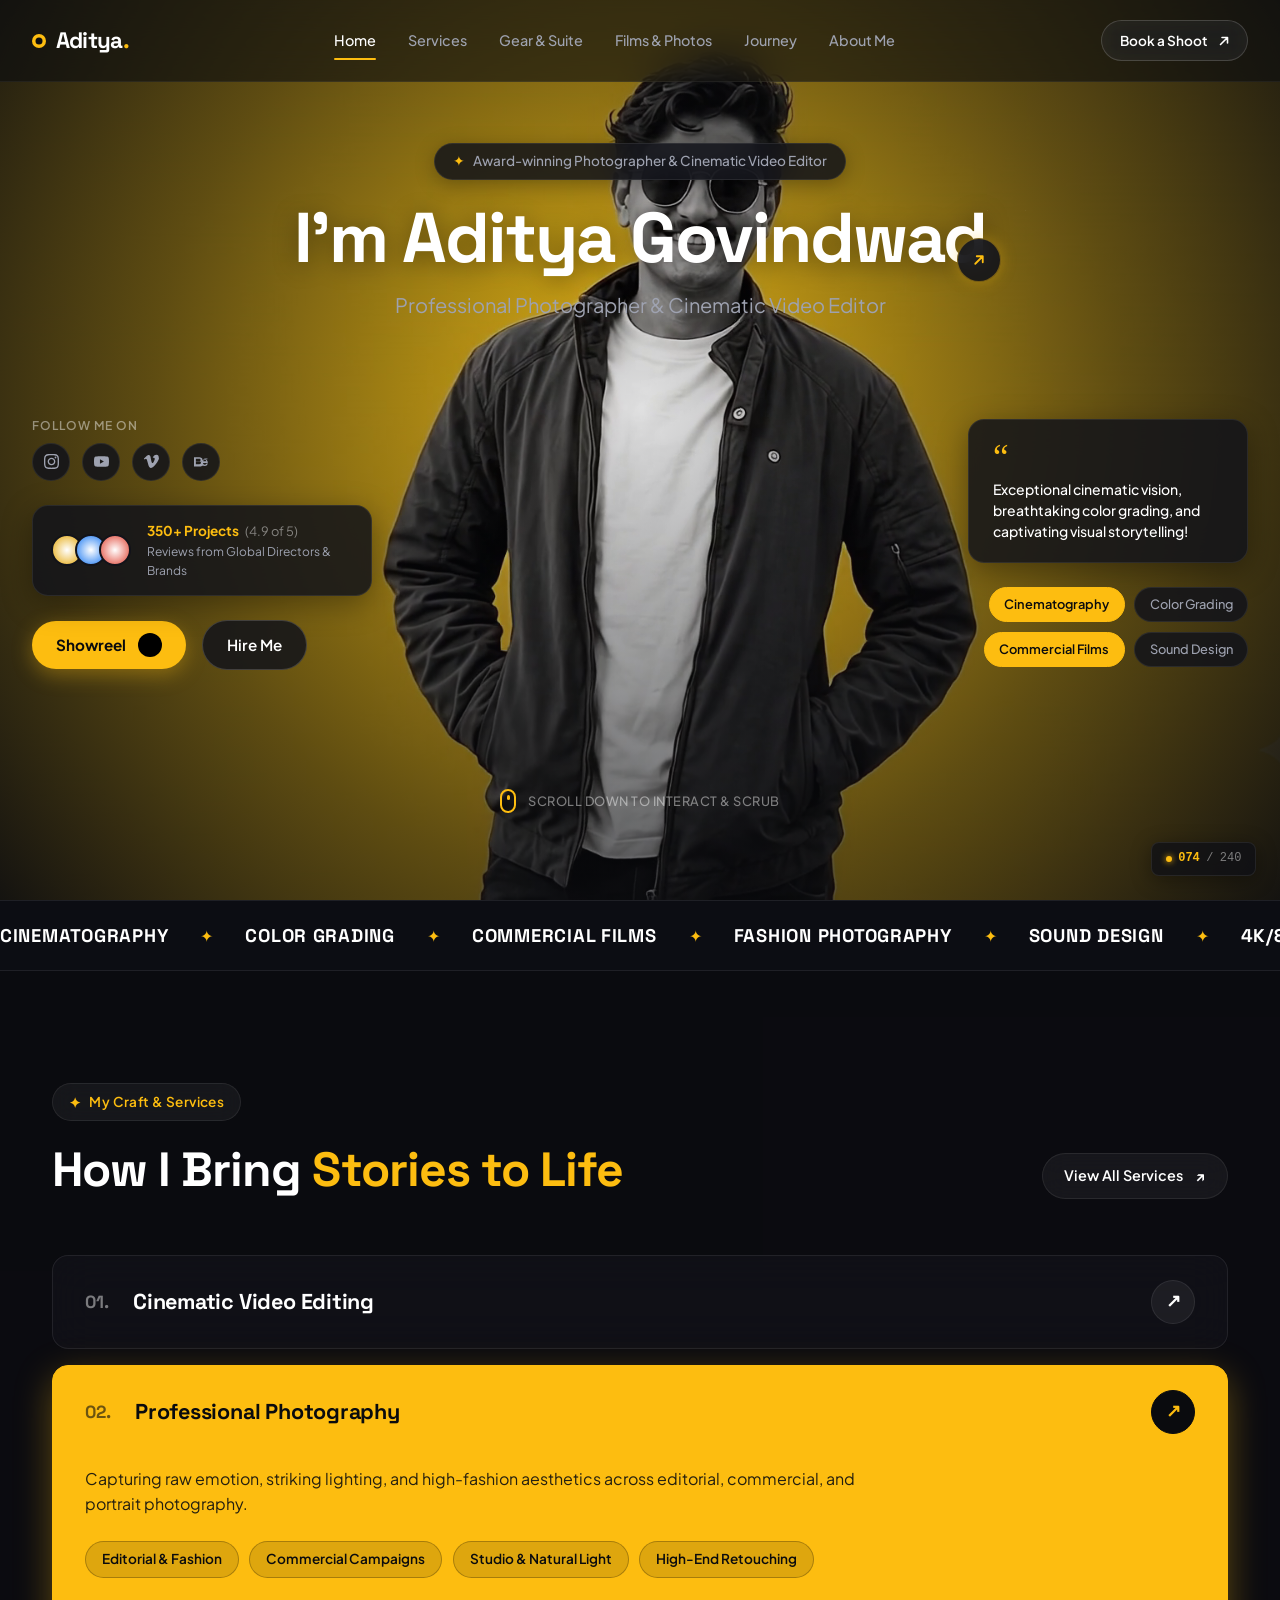
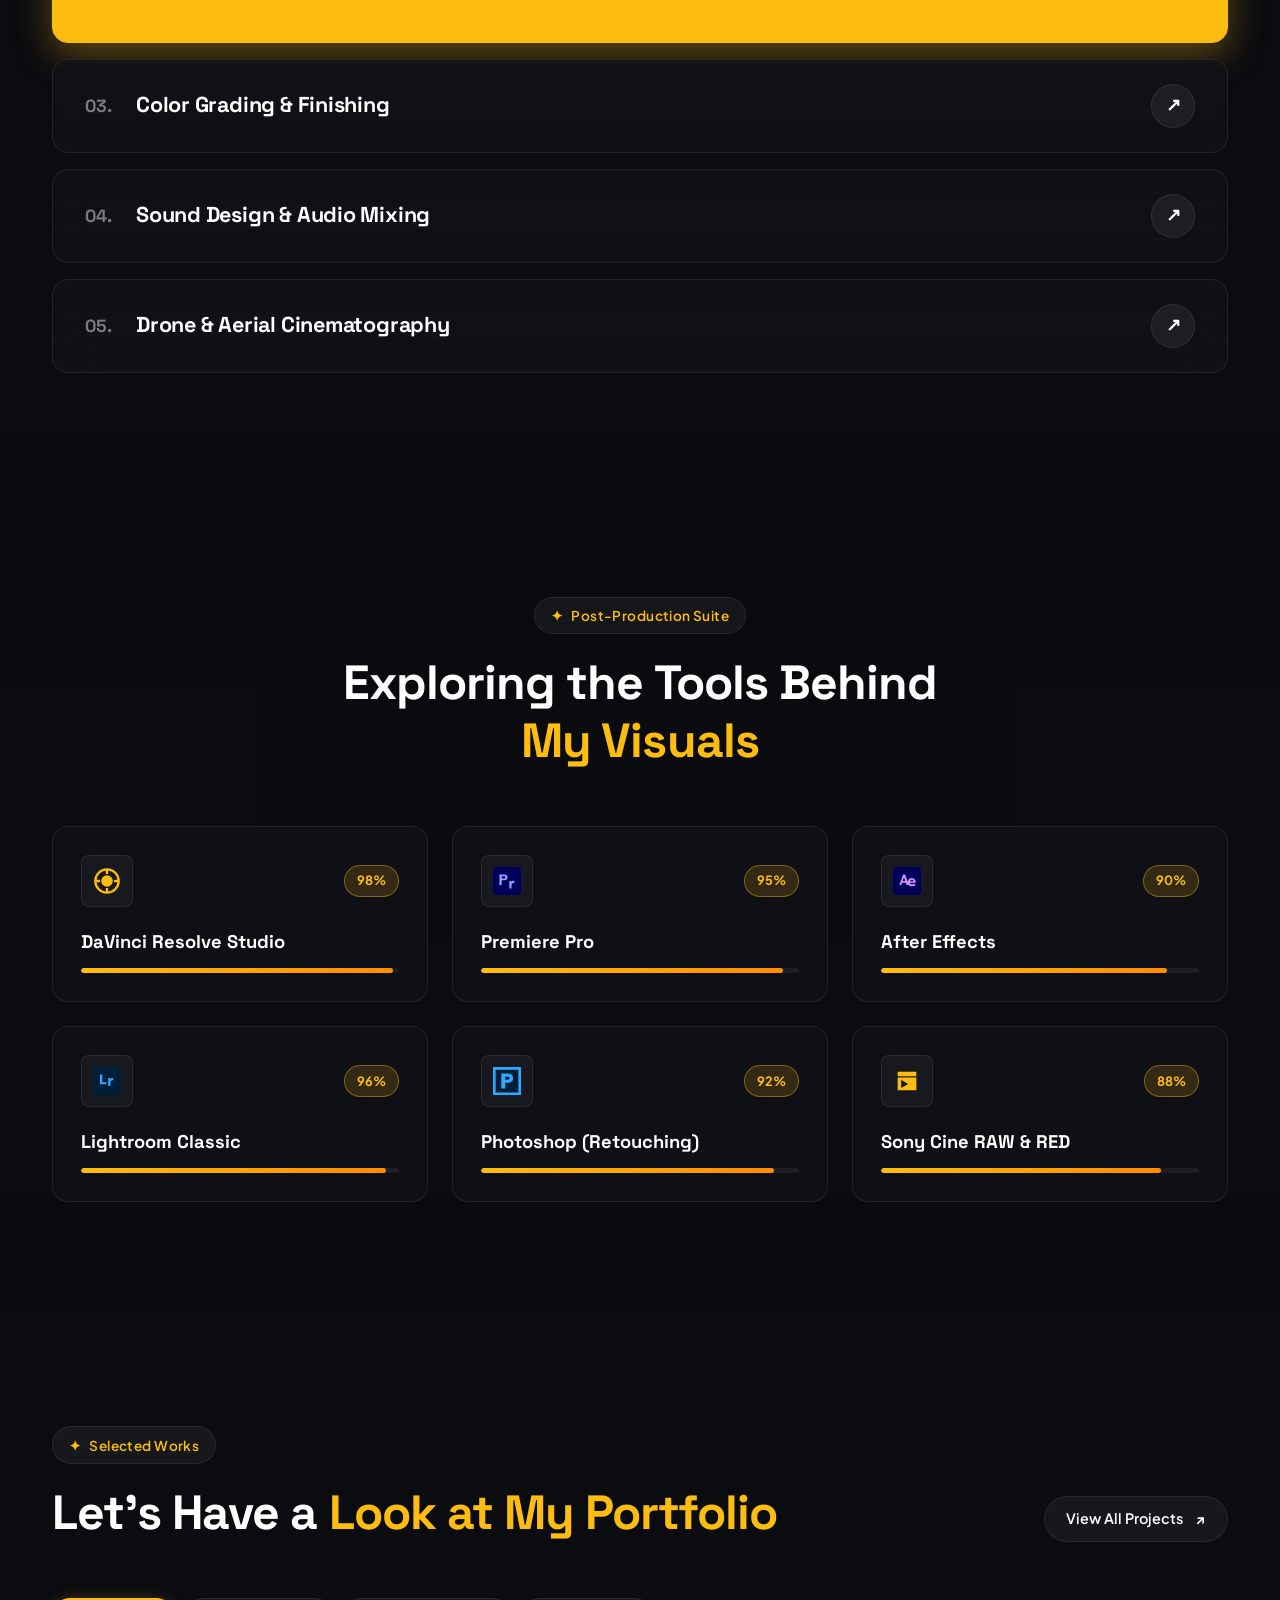
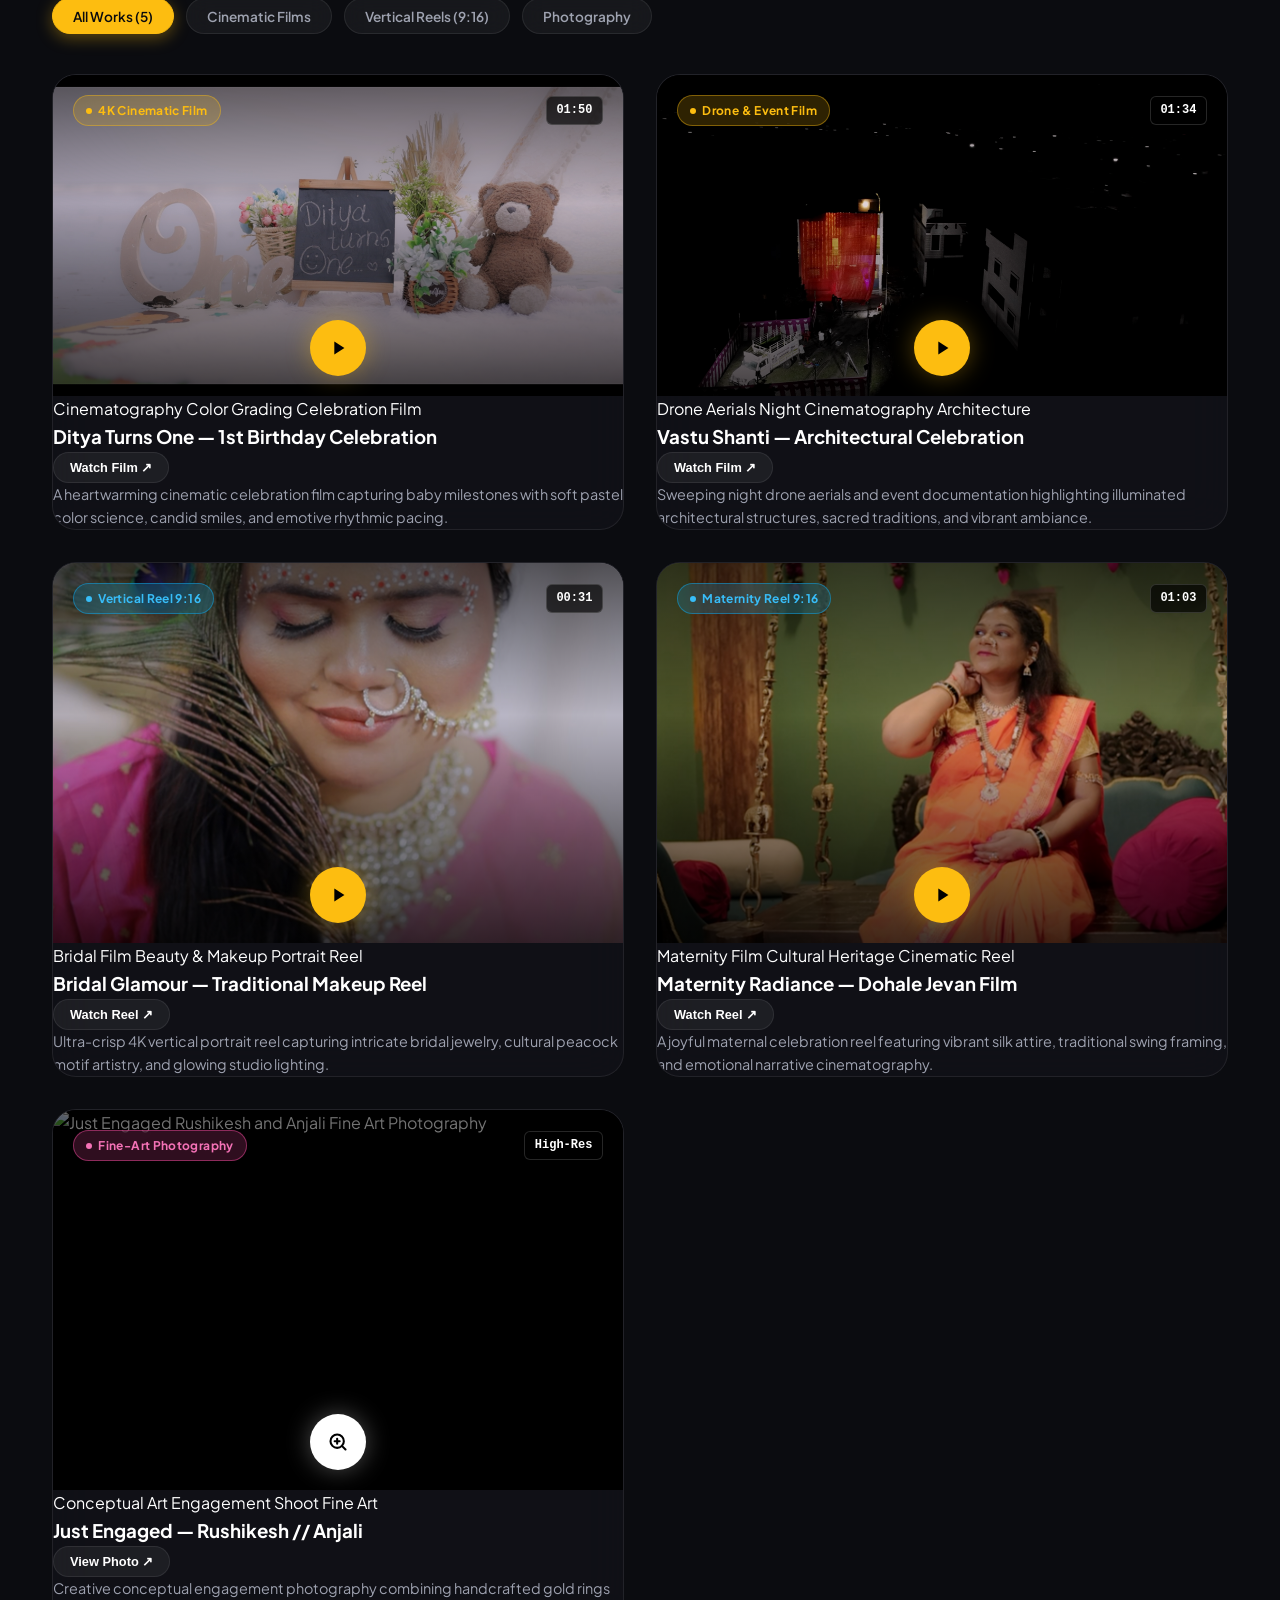
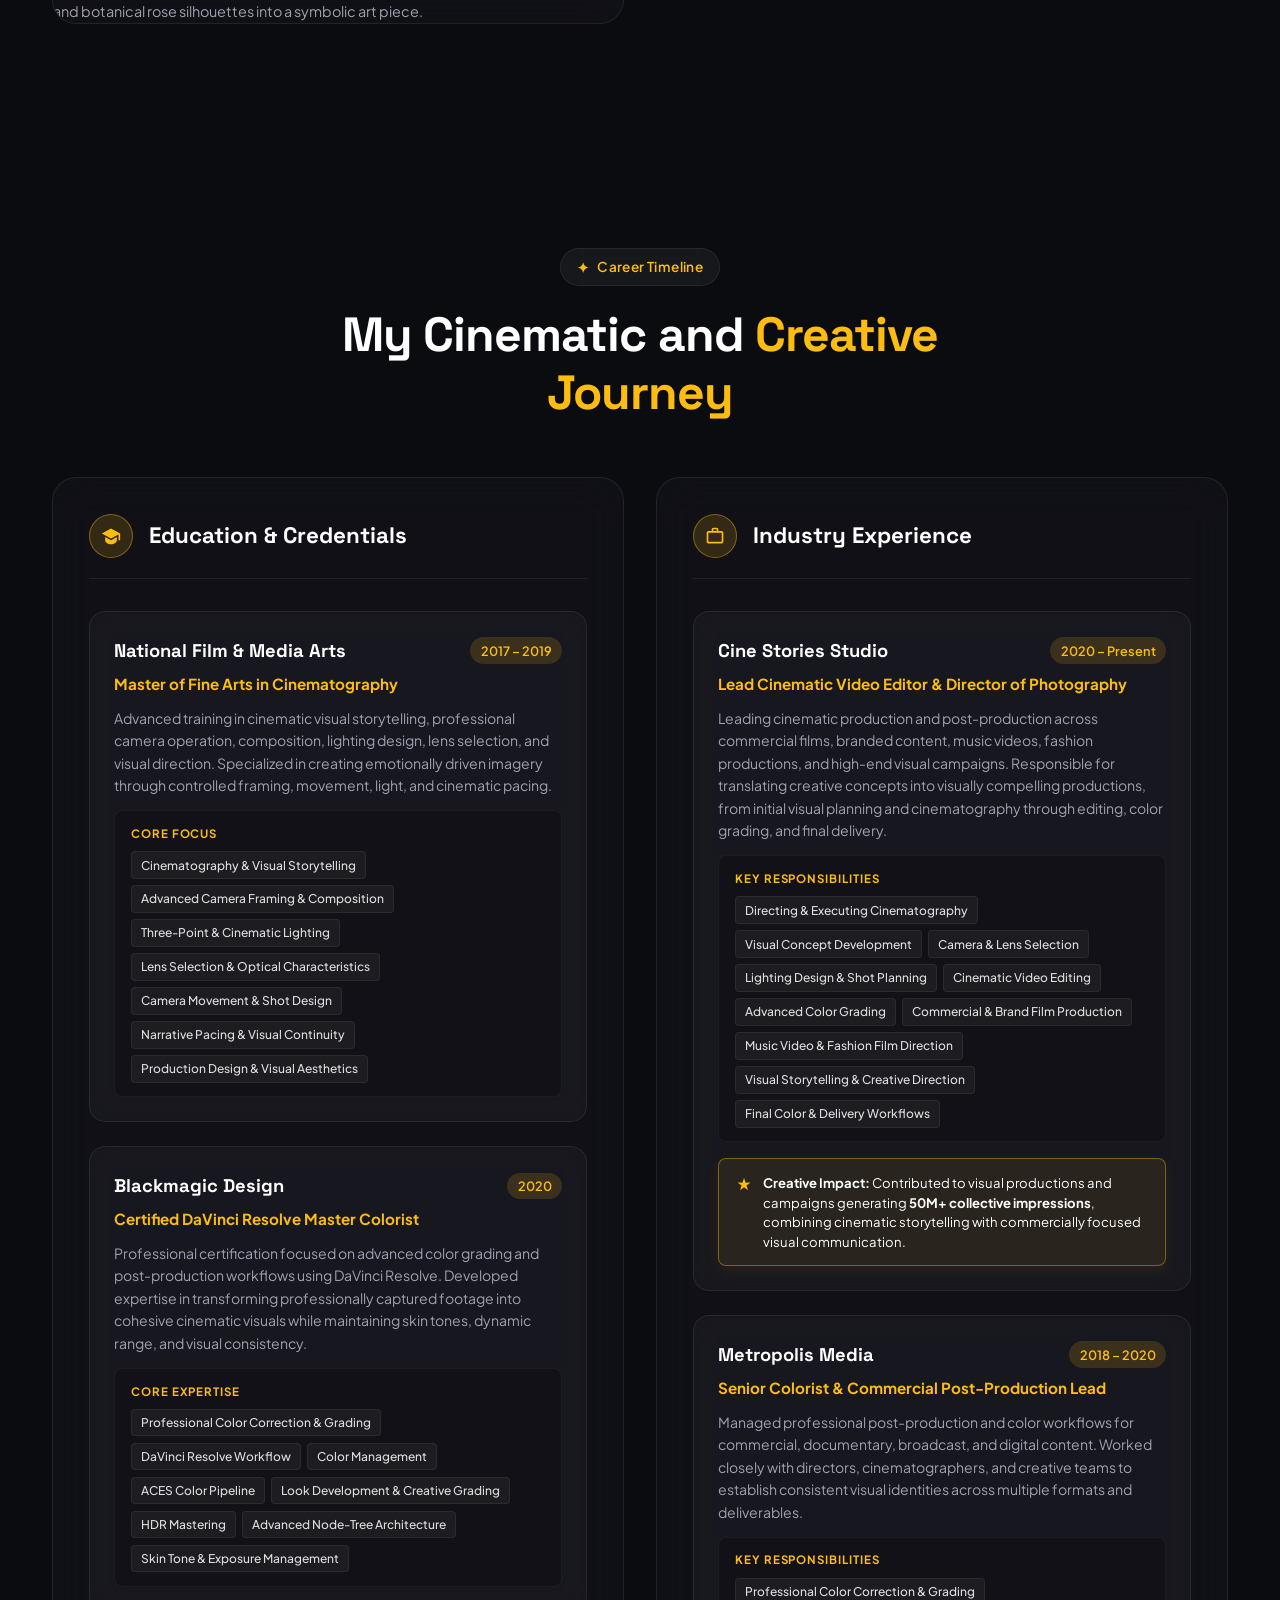
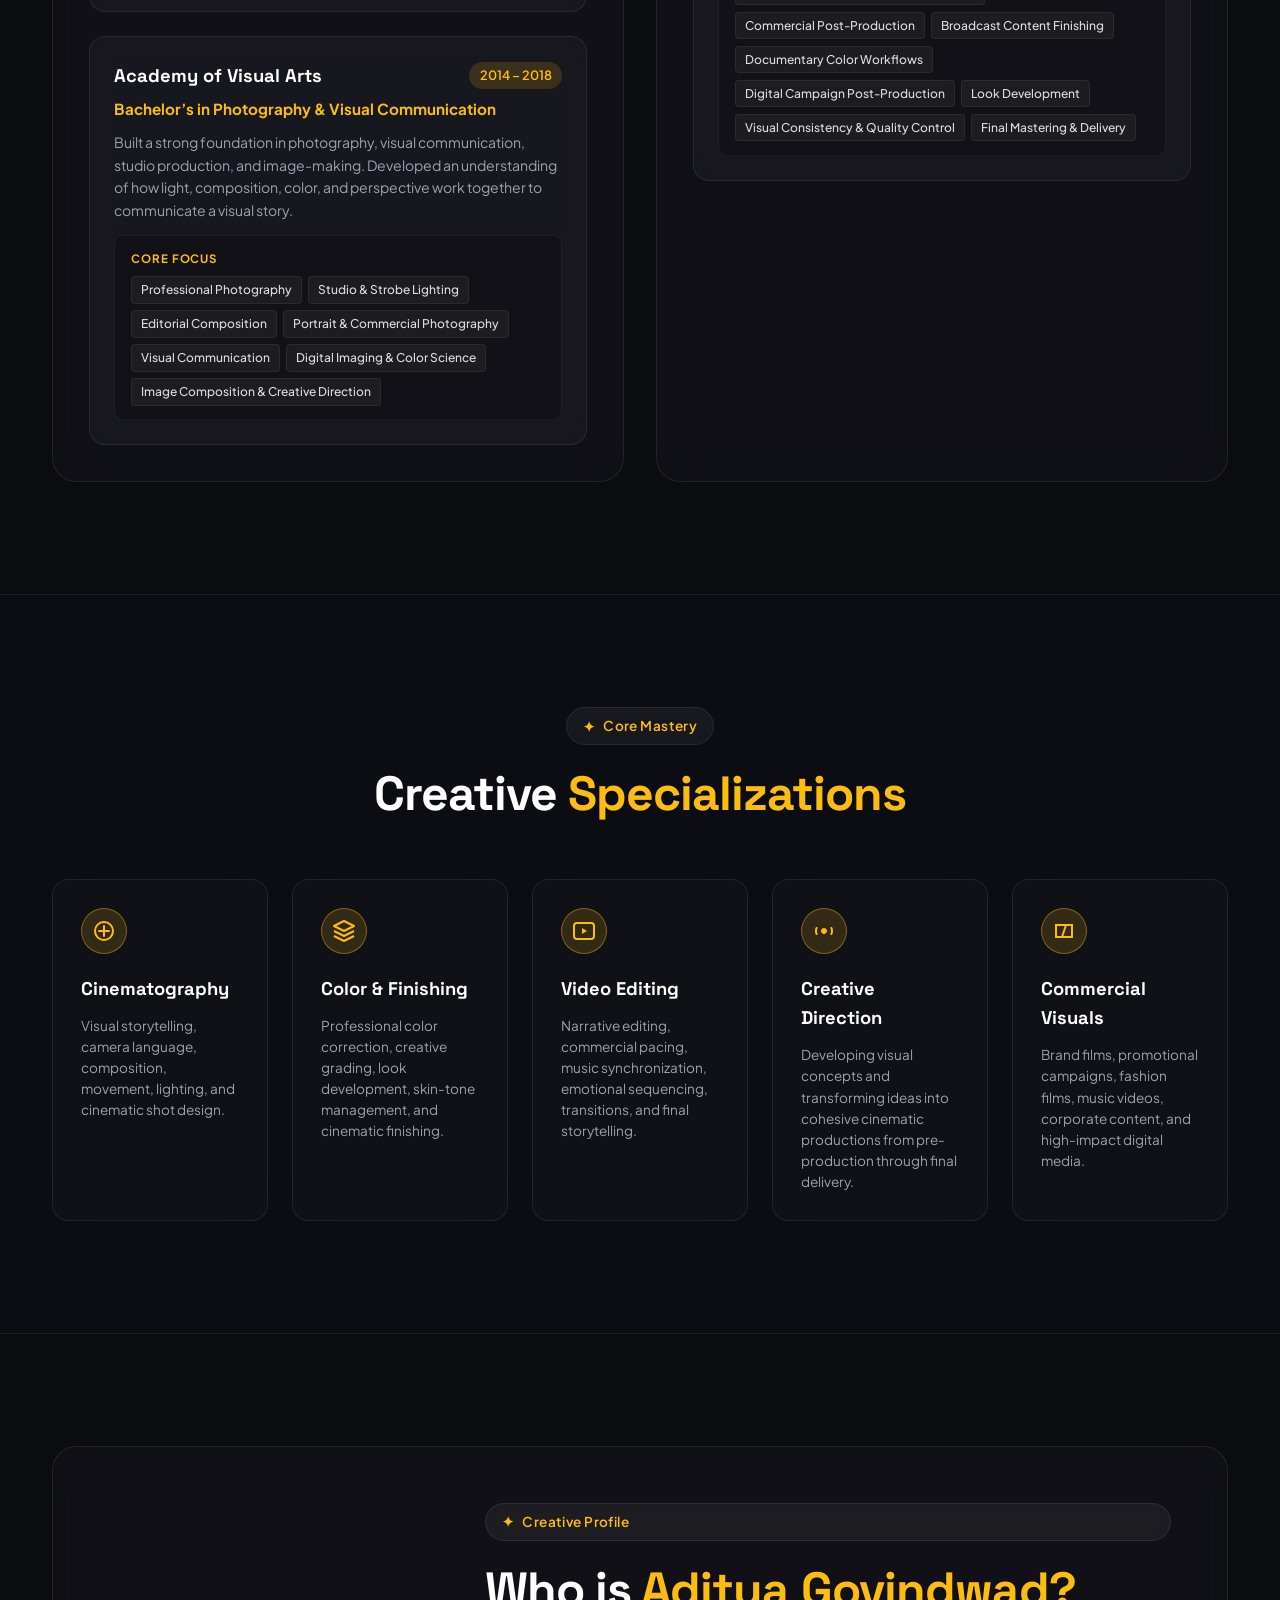
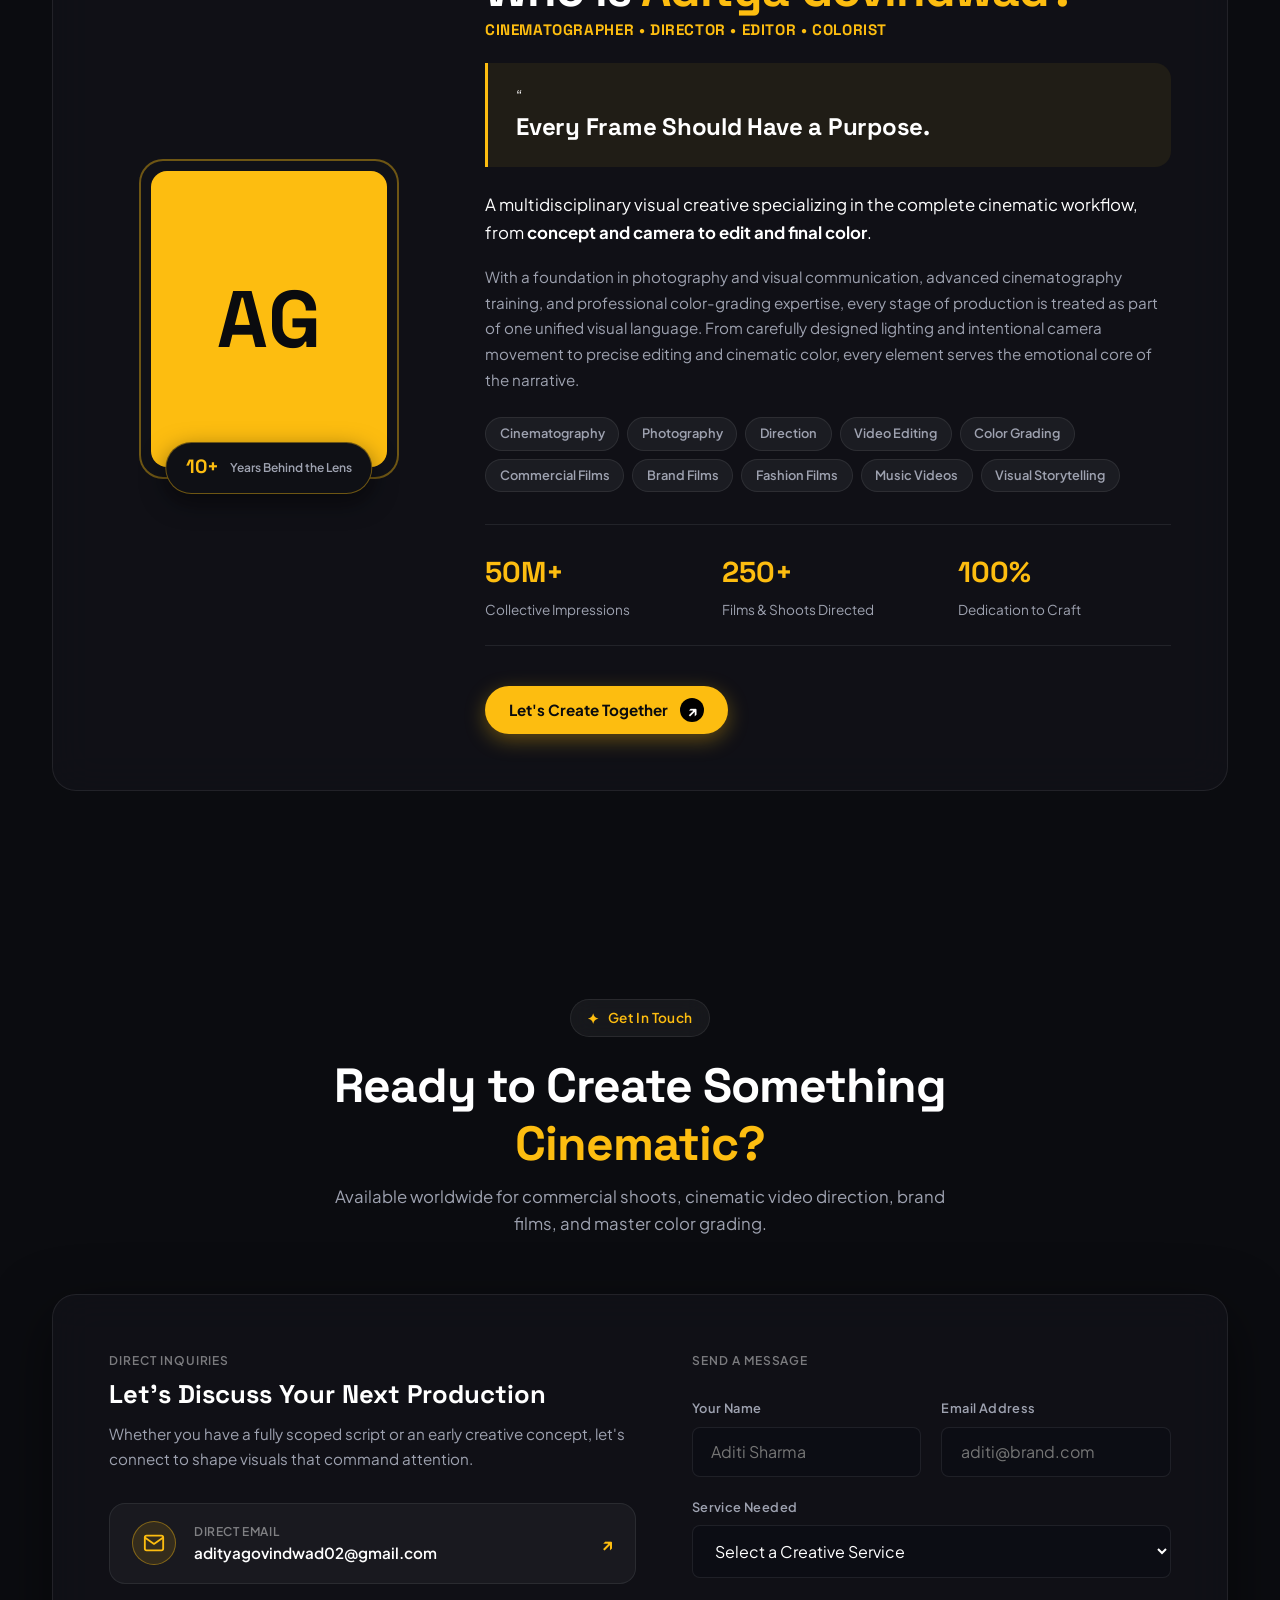
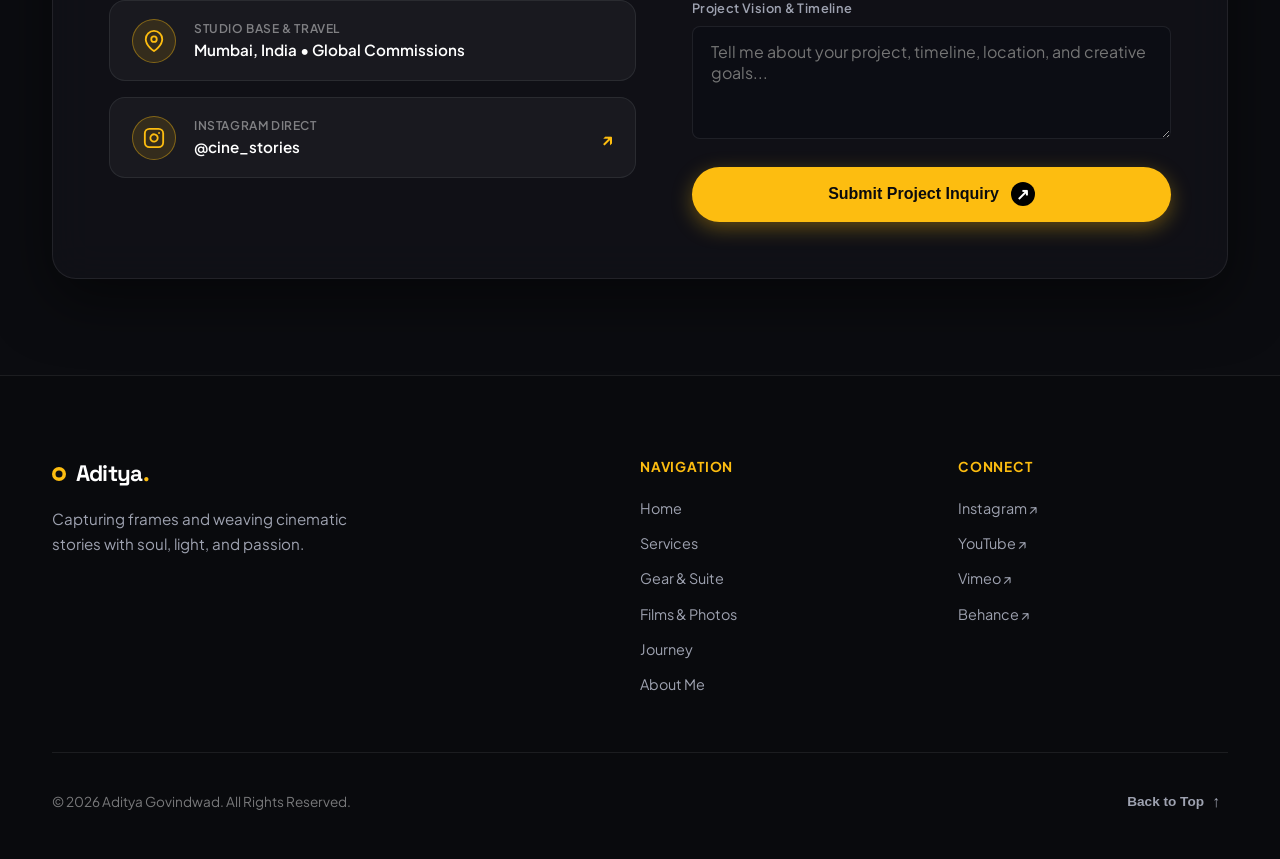
==== commit 1d4f2f0a: "Optimize website for mobile phones and tablets: touch drawer, fluid typography, mobile canvas, and b" ====
--- a/index.html
+++ b/index.html
@@ -2,7 +2,7 @@
 <html lang="en">
 <head>
   <meta charset="UTF-8">
-  <meta name="viewport" content="width=device-width, initial-scale=1.0, maximum-scale=5.0">
+  <meta name="viewport" content="width=device-width, initial-scale=1.0, maximum-scale=5.0, viewport-fit=cover">
   <meta name="description" content="Aditya Govindwad — Award-winning Professional Photographer & Cinematic Video Editor Portfolio with Smooth Interactive Canvas Scroll Animation">
   <title>Aditya Govindwad — Photographer & Cinematic Video Editor</title>
   <link rel="preconnect" href="https://fonts.googleapis.com">
@@ -31,6 +31,9 @@
     <span class="separator">/</span>
     <span class="total-frame-num">240</span>
   </div>
+
+  <!-- Mobile Backdrop Overlay -->
+  <div id="mobile-backdrop" class="mobile-menu-backdrop" aria-hidden="true"></div>
 
   <!-- ==================== PAGE CONTENT WRAPPER ==================== -->
   <div id="page-wrapper">
@@ -49,14 +52,29 @@
           <span class="logo-text">Aditya<span class="accent-period">.</span></span>
         </a>
 
-        <!-- Desktop Navigation Links -->
+        <!-- Desktop & Mobile Slide-in Navigation Links -->
         <nav class="nav-menu" id="nav-menu">
+          <div class="mobile-nav-header">
+            <span class="mobile-nav-brand">Aditya<span class="accent-period">.</span></span>
+            <button class="mobile-nav-close" id="mobile-nav-close" aria-label="Close menu">
+              <svg width="18" height="18" viewBox="0 0 24 24" fill="none" stroke="currentColor" stroke-width="2.5" stroke-linecap="round" stroke-linejoin="round">
+                <line x1="18" y1="6" x2="6" y2="18"></line>
+                <line x1="6" y1="6" x2="18" y2="18"></line>
+              </svg>
+            </button>
+          </div>
           <a href="#hero" class="nav-link active">Home</a>
           <a href="#services" class="nav-link">Services</a>
           <a href="#tools" class="nav-link">Gear & Suite</a>
           <a href="#portfolio" class="nav-link">Films & Photos</a>
           <a href="#journey" class="nav-link">Journey</a>
           <a href="#about" class="nav-link">About Me</a>
+          <div class="mobile-nav-cta">
+            <a href="#contact" class="btn-primary-gold mobile-drawer-btn">
+              <span>Book a Shoot</span>
+              <span class="circle-arrow-black">↗</span>
+            </a>
+          </div>
         </nav>
 
         <!-- Right Action Button -->
@@ -71,7 +89,7 @@
           </a>
 
           <!-- Mobile Hamburger Toggle -->
-          <button class="mobile-menu-toggle" id="menu-toggle" aria-label="Toggle navigation menu">
+          <button class="mobile-menu-toggle" id="menu-toggle" aria-label="Toggle navigation menu" aria-expanded="false">
             <span class="bar"></span>
             <span class="bar"></span>
           </button>
@@ -1021,8 +1039,119 @@
         </div>
       </section>
 
-      <!-- ==================== CONTACT / FOOTER ==================== -->
-      <footer id="contact" class="site-footer">
+      <!-- ==================== CONTACT & COMMISSION SECTION ==================== -->
+      <section id="contact" class="content-section contact-section">
+        <div class="section-container">
+          
+          <div class="section-header-center">
+            <span class="section-tag"><span class="tag-star">✦</span> Get In Touch</span>
+            <h2 class="section-heading">Ready to Create Something <span class="text-gold">Cinematic?</span></h2>
+            <p class="contact-subtitle">Available worldwide for commercial shoots, cinematic video direction, brand films, and master color grading.</p>
+          </div>
+
+          <div class="contact-card-wrapper">
+            <div class="contact-grid">
+              
+              <!-- Left: Direct Booking Channels -->
+              <div class="contact-info-col">
+                <span class="section-micro-label">DIRECT INQUIRIES</span>
+                <h3 class="contact-col-title">Let's Discuss Your Next Production</h3>
+                <p class="contact-col-desc">Whether you have a fully scoped script or an early creative concept, let's connect to shape visuals that command attention.</p>
+
+                <div class="contact-methods-list">
+                  
+                  <a href="mailto:adityagovindwad02@gmail.com" class="contact-method-card">
+                    <div class="method-icon-wrap">
+                      <svg width="22" height="22" viewBox="0 0 24 24" fill="none" stroke="#fdbd10" stroke-width="2" stroke-linecap="round" stroke-linejoin="round">
+                        <path d="M4 4h16c1.1 0 2 .9 2 2v12c0 1.1-.9 2-2 2H4c-1.1 0-2-.9-2-2V6c0-1.1.9-2 2-2z"></path>
+                        <polyline points="22,6 12,13 2,6"></polyline>
+                      </svg>
+                    </div>
+                    <div class="method-info">
+                      <span class="method-label">Direct Email</span>
+                      <span class="method-value">adityagovindwad02@gmail.com</span>
+                    </div>
+                    <span class="method-arrow">↗</span>
+                  </a>
+
+                  <div class="contact-method-card">
+                    <div class="method-icon-wrap">
+                      <svg width="22" height="22" viewBox="0 0 24 24" fill="none" stroke="#fdbd10" stroke-width="2" stroke-linecap="round" stroke-linejoin="round">
+                        <path d="M21 10c0 7-9 13-9 13s-9-6-9-13a9 9 0 0 1 18 0z"></path>
+                        <circle cx="12" cy="10" r="3"></circle>
+                      </svg>
+                    </div>
+                    <div class="method-info">
+                      <span class="method-label">Studio Base & Travel</span>
+                      <span class="method-value">Mumbai, India • Global Commissions</span>
+                    </div>
+                  </div>
+
+                  <div class="contact-method-card">
+                    <div class="method-icon-wrap">
+                      <svg width="22" height="22" viewBox="0 0 24 24" fill="none" stroke="#fdbd10" stroke-width="2" stroke-linecap="round" stroke-linejoin="round">
+                        <rect x="2" y="2" width="20" height="20" rx="5" ry="5"></rect>
+                        <path d="M16 11.37A4 4 0 1 1 12.63 8 4 4 0 0 1 16 11.37z"></path>
+                        <line x1="17.5" y1="6.5" x2="17.51" y2="6.5"></line>
+                      </svg>
+                    </div>
+                    <div class="method-info">
+                      <span class="method-label">Instagram Direct</span>
+                      <span class="method-value">@cine_stories</span>
+                    </div>
+                    <span class="method-arrow">↗</span>
+                  </div>
+
+                </div>
+              </div>
+
+              <!-- Right: Quick Commission Inquiry Form -->
+              <div class="contact-form-col">
+                <form class="booking-form" id="booking-form" onsubmit="event.preventDefault(); alert('Thank you for reaching out! Aditya will review your inquiry and respond shortly.'); this.reset();">
+                  <span class="section-micro-label">SEND A MESSAGE</span>
+                  <div class="form-row">
+                    <div class="form-group">
+                      <label for="form-name">Your Name</label>
+                      <input type="text" id="form-name" placeholder="Aditi Sharma" required autocomplete="name">
+                    </div>
+                    <div class="form-group">
+                      <label for="form-email">Email Address</label>
+                      <input type="email" id="form-email" placeholder="aditi@brand.com" required autocomplete="email">
+                    </div>
+                  </div>
+
+                  <div class="form-group">
+                    <label for="form-service">Service Needed</label>
+                    <select id="form-service" required>
+                      <option value="" disabled selected>Select a Creative Service</option>
+                      <option value="cinematography">Commercial / Brand Cinematography</option>
+                      <option value="editing">Cinematic Video Editing & Post-Production</option>
+                      <option value="color">Certified DaVinci Resolve Color Grading</option>
+                      <option value="photography">Editorial & Portrait Photography</option>
+                      <option value="direction">Full Creative Direction & Production</option>
+                    </select>
+                  </div>
+
+                  <div class="form-group">
+                    <label for="form-message">Project Vision & Timeline</label>
+                    <textarea id="form-message" rows="4" placeholder="Tell me about your project, timeline, location, and creative goals..." required></textarea>
+                  </div>
+
+                  <button type="submit" class="btn-primary-gold form-submit-btn">
+                    <span>Submit Project Inquiry</span>
+                    <span class="circle-arrow-black">↗</span>
+                  </button>
+                </form>
+              </div>
+
+            </div>
+          </div>
+
+        </div>
+      </section>
+
+      <!-- ==================== FOOTER ==================== -->
+      <footer class="site-footer">
         <div class="footer-container">
           
           <div class="footer-top-row">
--- a/style.css
+++ b/style.css
@@ -46,11 +46,14 @@
 html {
   scroll-behavior: smooth;
   font-size: 16px;
+  overflow-x: hidden;
+  width: 100%;
 }
 
 body {
   width: 100%;
   min-height: 100vh;
+  min-height: 100dvh;
   background-color: var(--bg-primary);
   color: var(--text-primary);
   font-family: var(--font-main);
@@ -58,6 +61,10 @@
   -webkit-font-smoothing: antialiased;
   -moz-osx-font-smoothing: grayscale;
   line-height: 1.6;
+}
+
+body.menu-open {
+  overflow: hidden;
 }
 
 /* Custom Scrollbar */
@@ -392,6 +399,15 @@
   transition: all var(--transition-fast);
 }
 
+.mobile-nav-header,
+.mobile-nav-cta {
+  display: none;
+}
+
+.mobile-menu-backdrop {
+  display: none;
+}
+
 /* -------------------- 5. HERO SECTION -------------------- */
 .hero-section {
   position: relative;
@@ -1046,7 +1062,6 @@
 }
 
 /* -------------------- 9. PORTFOLIO SHOWCASE -------------------- */
-.portfolio-grid {
 /* Filter Tabs */
 .portfolio-filter-row {
   display: flex;
@@ -1794,7 +1809,183 @@
   color: var(--text-secondary);
 }
 
-/* -------------------- 12. FOOTER -------------------- */
+/* -------------------- 12. CONTACT & COMMISSION -------------------- */
+.contact-section {
+  position: relative;
+  z-index: 10;
+  padding: 6rem 0;
+}
+
+.contact-subtitle {
+  font-size: 1.05rem;
+  color: var(--text-secondary);
+  margin-top: 0.75rem;
+  max-width: 620px;
+  margin-left: auto;
+  margin-right: auto;
+  line-height: 1.6;
+}
+
+.contact-card-wrapper {
+  background: var(--bg-card);
+  backdrop-filter: blur(20px);
+  -webkit-backdrop-filter: blur(20px);
+  border: 1px solid var(--border-subtle);
+  border-radius: var(--radius-lg);
+  padding: 3.5rem;
+  box-shadow: 0 20px 60px rgba(0, 0, 0, 0.5);
+}
+
+.contact-grid {
+  display: grid;
+  grid-template-columns: 1.1fr 1fr;
+  gap: 3.5rem;
+  align-items: start;
+}
+
+.contact-col-title {
+  font-family: var(--font-display);
+  font-size: 1.6rem;
+  font-weight: 700;
+  color: var(--text-primary);
+  margin-bottom: 0.75rem;
+  line-height: 1.25;
+}
+
+.contact-col-desc {
+  font-size: 0.95rem;
+  color: var(--text-secondary);
+  line-height: 1.6;
+  margin-bottom: 2rem;
+}
+
+.contact-methods-list {
+  display: flex;
+  flex-direction: column;
+  gap: 1rem;
+}
+
+.contact-method-card {
+  display: flex;
+  align-items: center;
+  gap: 1.15rem;
+  padding: 1.1rem 1.35rem;
+  background: rgba(255, 255, 255, 0.04);
+  border: 1px solid var(--border-subtle);
+  border-radius: var(--radius-md);
+  text-decoration: none;
+  color: inherit;
+  transition: all var(--transition-fast);
+}
+
+.contact-method-card:hover {
+  background: rgba(255, 255, 255, 0.08);
+  border-color: var(--border-gold);
+  transform: translateX(4px);
+}
+
+.method-icon-wrap {
+  width: 44px;
+  height: 44px;
+  border-radius: 50%;
+  background: rgba(253, 189, 16, 0.12);
+  border: 1px solid var(--border-gold);
+  display: flex;
+  align-items: center;
+  justify-content: center;
+  flex-shrink: 0;
+}
+
+.method-info {
+  display: flex;
+  flex-direction: column;
+  flex-grow: 1;
+}
+
+.method-label {
+  font-size: 0.75rem;
+  font-weight: 600;
+  color: var(--text-muted);
+  text-transform: uppercase;
+  letter-spacing: 0.05em;
+}
+
+.method-value {
+  font-size: 0.95rem;
+  font-weight: 600;
+  color: var(--text-primary);
+}
+
+.method-arrow {
+  font-size: 1.1rem;
+  color: var(--accent-gold);
+  font-weight: 700;
+}
+
+/* Booking Form */
+.booking-form {
+  display: flex;
+  flex-direction: column;
+  gap: 1.25rem;
+}
+
+.form-row {
+  display: grid;
+  grid-template-columns: 1fr 1fr;
+  gap: 1.25rem;
+}
+
+.form-group {
+  display: flex;
+  flex-direction: column;
+  gap: 0.5rem;
+}
+
+.form-group label {
+  font-size: 0.8rem;
+  font-weight: 600;
+  color: var(--text-secondary);
+  letter-spacing: 0.03em;
+}
+
+.form-group input,
+.form-group select,
+.form-group textarea {
+  width: 100%;
+  background: rgba(14, 15, 22, 0.85);
+  border: 1px solid var(--border-subtle);
+  border-radius: var(--radius-sm);
+  padding: 0.85rem 1.15rem;
+  color: var(--text-primary);
+  font-family: var(--font-main);
+  font-size: 16px; /* Essential: Prevents iOS Safari auto-zooming on focus */
+  transition: border-color var(--transition-fast), box-shadow var(--transition-fast);
+  outline: none;
+}
+
+.form-group input:focus,
+.form-group select:focus,
+.form-group textarea:focus {
+  border-color: var(--accent-gold);
+  box-shadow: 0 0 0 3px rgba(253, 189, 16, 0.15);
+}
+
+.form-group select option {
+  background: #12131a;
+  color: #ffffff;
+}
+
+.form-submit-btn {
+  width: 100%;
+  justify-content: center;
+  padding: 0.95rem;
+  font-size: 1rem;
+  cursor: pointer;
+  border: none;
+  margin-top: 0.5rem;
+}
+
+/* -------------------- 13. FOOTER -------------------- */
 .site-footer {
   background: #090a0d;
   border-top: 1px solid var(--border-subtle);
@@ -1822,6 +2013,7 @@
   font-size: 0.95rem;
   color: var(--text-secondary);
   max-width: 320px;
+  line-height: 1.6;
 }
 
 .footer-heading {
@@ -1871,6 +2063,7 @@
   font-weight: 600;
   cursor: pointer;
   transition: color var(--transition-fast);
+  padding: 0.5rem;
 }
 
 .back-to-top-btn:hover {
@@ -1882,7 +2075,9 @@
   font-weight: 700;
 }
 
-/* -------------------- 13. RESPONSIVE BREAKPOINTS -------------------- */
+/* -------------------- 14. COMPREHENSIVE RESPONSIVE DESIGN -------------------- */
+
+/* --- TABLETS & LAPTOPS (max-width: 1080px) --- */
 @media (max-width: 1080px) {
   .hero-columns-grid {
     grid-template-columns: 1fr 1fr;
@@ -1890,6 +2085,7 @@
   }
   .hero-col-right {
     grid-column: 2;
+    align-items: flex-end;
   }
   .rotating-badge-wrapper {
     display: none;
@@ -1899,42 +2095,449 @@
   }
   .about-content-grid {
     grid-template-columns: 1fr;
-  }
-}
-
-@media (max-width: 768px) {
-  .nav-menu {
+    gap: 3rem;
+  }
+  .about-visual-col {
+    order: 1;
+  }
+  .about-bio-col {
+    order: 2;
+  }
+  .contact-grid {
+    grid-template-columns: 1fr 1fr;
+    gap: 2.5rem;
+  }
+}
+
+/* --- TABLET PORTRAIT & MOBILE MENU (max-width: 880px) --- */
+@media (max-width: 880px) {
+  #site-header {
+    padding: 1rem 1.5rem;
+  }
+  
+  .nav-actions .btn-talk {
     display: none;
   }
+
   .mobile-menu-toggle {
     display: flex;
-  }
+    z-index: 100;
+  }
+
+  .mobile-menu-toggle.open .bar:nth-child(1) {
+    transform: translateY(4px) rotate(45deg);
+    background: var(--accent-gold);
+  }
+
+  .mobile-menu-toggle.open .bar:nth-child(2) {
+    transform: translateY(-4px) rotate(-45deg);
+    background: var(--accent-gold);
+  }
+
+  /* Slide-in Mobile Navigation Drawer */
+  .nav-menu {
+    display: flex;
+    position: fixed;
+    top: 0;
+    right: -110%;
+    width: min(85vw, 360px);
+    height: 100vh;
+    height: 100dvh;
+    background: rgba(11, 12, 16, 0.98);
+    backdrop-filter: blur(30px);
+    -webkit-backdrop-filter: blur(30px);
+    border-left: 1px solid var(--border-gold);
+    flex-direction: column;
+    justify-content: flex-start;
+    align-items: stretch;
+    padding: 2rem 1.75rem 2.5rem 1.75rem;
+    gap: 0.35rem;
+    z-index: 95;
+    overflow-y: auto;
+    -webkit-overflow-scrolling: touch;
+    transition: right 0.35s cubic-bezier(0.16, 1, 0.3, 1), box-shadow 0.35s ease;
+    box-shadow: none;
+  }
+
+  .nav-menu.open {
+    right: 0;
+    box-shadow: -20px 0 60px rgba(0, 0, 0, 0.9);
+  }
+
+  .mobile-nav-header {
+    display: flex;
+    align-items: center;
+    justify-content: space-between;
+    padding-bottom: 1.25rem;
+    margin-bottom: 1.25rem;
+    border-bottom: 1px solid var(--border-subtle);
+  }
+
+  .mobile-nav-brand {
+    font-family: var(--font-display);
+    font-size: 1.4rem;
+    font-weight: 800;
+    color: var(--text-primary);
+  }
+
+  .mobile-nav-close {
+    background: rgba(255, 255, 255, 0.08);
+    border: 1px solid var(--border-subtle);
+    border-radius: 50%;
+    width: 40px;
+    height: 40px;
+    display: flex;
+    align-items: center;
+    justify-content: center;
+    color: var(--text-primary);
+    cursor: pointer;
+    transition: all var(--transition-fast);
+  }
+
+  .mobile-nav-close:hover {
+    background: var(--accent-gold);
+    color: var(--text-dark);
+  }
+
+  .nav-link {
+    font-size: 1.15rem;
+    font-weight: 600;
+    padding: 0.85rem 1rem;
+    border-radius: var(--radius-sm);
+    color: var(--text-secondary);
+    transition: all var(--transition-fast);
+  }
+
+  .nav-link:hover,
+  .nav-link.active {
+    color: var(--accent-gold);
+    background: rgba(253, 189, 16, 0.08);
+  }
+
+  .nav-link.active::after {
+    display: none;
+  }
+
+  .mobile-nav-cta {
+    display: block;
+    margin-top: 1.5rem;
+    padding-top: 1.5rem;
+    border-top: 1px solid var(--border-subtle);
+  }
+
+  .mobile-drawer-btn {
+    width: 100%;
+    justify-content: center;
+    padding: 0.9rem;
+    font-size: 1rem;
+  }
+
+  .mobile-menu-backdrop {
+    display: block;
+    position: fixed;
+    inset: 0;
+    background: rgba(0, 0, 0, 0.75);
+    backdrop-filter: blur(8px);
+    -webkit-backdrop-filter: blur(8px);
+    z-index: 92;
+    opacity: 0;
+    pointer-events: none;
+    transition: opacity 0.3s ease;
+  }
+
+  .mobile-menu-backdrop.open {
+    opacity: 1;
+    pointer-events: auto;
+  }
+
+  .content-section {
+    padding: 5rem 0;
+  }
+}
+
+/* --- MOBILE PHONES & SMALL TABLETS (max-width: 768px) --- */
+@media (max-width: 768px) {
+  .section-container {
+    padding: 0 1.25rem;
+  }
+
+  .content-section {
+    padding: 4rem 0;
+  }
+
+  /* Hero Mobile Layout */
+  .hero-section {
+    padding: 6.5rem 1.25rem 3.5rem 1.25rem;
+    min-height: auto;
+  }
+
+  .badge-award {
+    font-size: 0.75rem;
+    padding: 0.35rem 0.85rem;
+    margin-bottom: 1rem;
+    max-width: 100%;
+    line-height: 1.35;
+  }
+
+  .hero-title {
+    font-size: clamp(2rem, 8vw, 3rem);
+    line-height: 1.12;
+    margin-bottom: 0.65rem;
+  }
+
+  .hero-subtitle {
+    font-size: 1rem;
+    line-height: 1.5;
+  }
+
   .hero-columns-grid {
     grid-template-columns: 1fr;
-  }
+    gap: 1.75rem;
+    min-height: auto;
+  }
+
+  .hero-col-left {
+    align-items: center;
+    text-align: center;
+  }
+
+  .social-icons-row {
+    justify-content: center;
+  }
+
+  .reviews-card {
+    width: 100%;
+    max-width: 360px;
+    justify-content: center;
+  }
+
+  .hero-actions-row {
+    flex-direction: column;
+    width: 100%;
+    gap: 0.75rem;
+  }
+
+  .btn-primary-gold,
+  .btn-secondary-pill {
+    width: 100%;
+    justify-content: center;
+    padding: 0.85rem 1.25rem;
+  }
+
   .hero-col-right {
     grid-column: 1;
+    align-items: center;
+    text-align: center;
+  }
+
+  .quote-card {
+    max-width: 100%;
+    width: 100%;
+    text-align: left;
+  }
+
+  .hero-tags-box {
+    justify-content: center;
+    max-width: 100%;
+  }
+
+  .hero-scroll-cue {
+    margin-top: 2rem;
+  }
+
+  /* Works Section */
+  .section-header-row {
+    flex-direction: column;
     align-items: flex-start;
-  }
-  .hero-tags-box {
-    justify-content: flex-start;
-  }
-  .portfolio-grid,
+    gap: 1.25rem;
+    margin-bottom: 2rem;
+  }
+
+  .portfolio-filter-row {
+    flex-wrap: nowrap;
+    overflow-x: auto;
+    padding-bottom: 0.75rem;
+    margin-bottom: 2rem;
+    -webkit-overflow-scrolling: touch;
+    scrollbar-width: none;
+    width: calc(100% + 2.5rem);
+    margin-left: -1.25rem;
+    padding-left: 1.25rem;
+    padding-right: 1.25rem;
+  }
+
+  .portfolio-filter-row::-webkit-scrollbar {
+    display: none;
+  }
+
+  .filter-btn {
+    flex-shrink: 0;
+    padding: 0.5rem 1.1rem;
+    font-size: 0.8rem;
+  }
+
+  .portfolio-grid {
+    grid-template-columns: 1fr;
+    gap: 1.75rem;
+  }
+
+  .video-aspect-9-16,
+  .photo-aspect-wrap {
+    height: 320px;
+  }
+
+  /* Journey / Education & Experience */
   .journey-columns-grid {
     grid-template-columns: 1fr;
-  }
+    gap: 2rem;
+  }
+
+  .journey-card {
+    padding: 1.75rem 1.25rem;
+  }
+
+  .credentials-meta {
+    gap: 0.75rem;
+  }
+
+  /* Tools Section */
   .tools-grid {
     grid-template-columns: 1fr;
-  }
+    gap: 1rem;
+  }
+
+  .tool-card {
+    padding: 1.25rem;
+  }
+
+  /* About Me Section */
+  .about-card-wrapper {
+    padding: 2rem 1.25rem;
+  }
+
+  .about-stats-row {
+    grid-template-columns: 1fr 1fr;
+    gap: 1.25rem;
+  }
+
+  .stat-digit {
+    font-size: 1.5rem;
+  }
+
+  .about-cutout-frame {
+    width: 220px;
+    height: 270px;
+  }
+
+  .about-initials {
+    font-size: 4rem;
+  }
+
+  /* Contact & Booking Section */
+  .contact-card-wrapper {
+    padding: 2rem 1.25rem;
+  }
+
+  .contact-grid {
+    grid-template-columns: 1fr;
+    gap: 2.5rem;
+  }
+
+  .form-row {
+    grid-template-columns: 1fr;
+    gap: 1.25rem;
+  }
+
+  /* Footer */
   .footer-top-row {
     grid-template-columns: 1fr;
-    gap: 2rem;
-  }
-  .about-card-wrapper {
-    padding: 2rem;
-  }
+    gap: 2.25rem;
+    padding-bottom: 2.5rem;
+  }
+
+  .footer-bottom-row {
+    flex-direction: column-reverse;
+    gap: 1.25rem;
+    text-align: center;
+  }
+
+  /* Frame Counter Badge */
+  .frame-badge {
+    bottom: 1rem;
+    right: 1rem;
+    padding: 0.3rem 0.65rem;
+    font-size: 0.7rem;
+  }
+
+  /* Cinematic Lightbox Modal */
+  .media-modal-backdrop {
+    padding: 0.75rem;
+  }
+
+  .modal-dialog {
+    width: 100%;
+    max-height: 92vh;
+    border-radius: var(--radius-md);
+  }
+
+  .modal-header {
+    padding: 0.9rem 1.25rem;
+  }
+
+  .modal-title {
+    font-size: 1.05rem;
+  }
+
+  .modal-close-btn {
+    width: 44px;
+    height: 44px;
+    flex-shrink: 0;
+  }
+}
+
+/* --- COMPACT PHONES (max-width: 420px) --- */
+@media (max-width: 420px) {
+  .section-container {
+    padding: 0 1rem;
+  }
+
+  .hero-section {
+    padding: 5.75rem 1rem 3rem 1rem;
+  }
+
+  .hero-title {
+    font-size: 1.95rem;
+  }
+
+  .hero-subtitle {
+    font-size: 0.95rem;
+  }
+
+  .section-heading {
+    font-size: 1.75rem;
+  }
+
   .about-stats-row {
     grid-template-columns: 1fr;
     gap: 1rem;
   }
-}
+
+  .photo-aspect-wrap,
+  .video-aspect-9-16 {
+    height: 280px;
+  }
+
+  .contact-method-card {
+    padding: 0.9rem 1rem;
+  }
+
+  .method-icon-wrap {
+    width: 38px;
+    height: 38px;
+  }
+
+  .method-value {
+    font-size: 0.85rem;
+    word-break: break-all;
+  }
+}
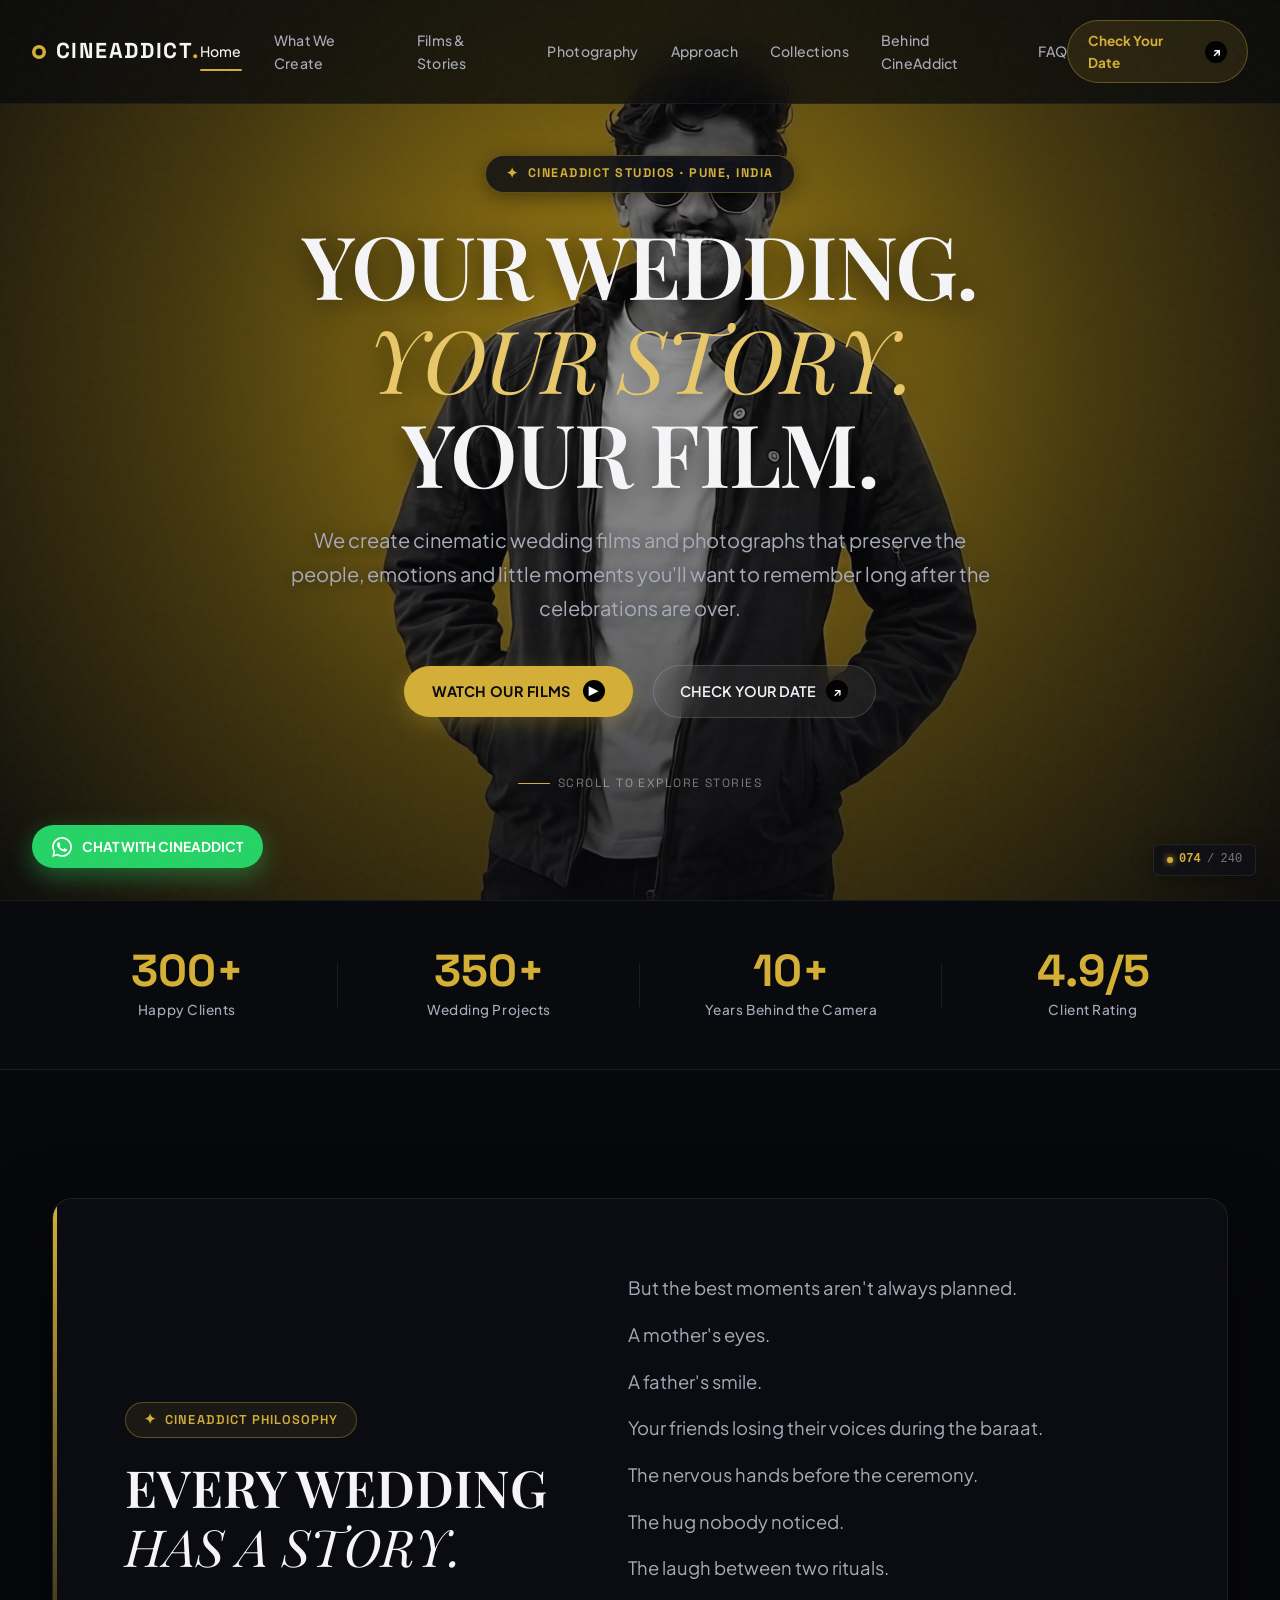
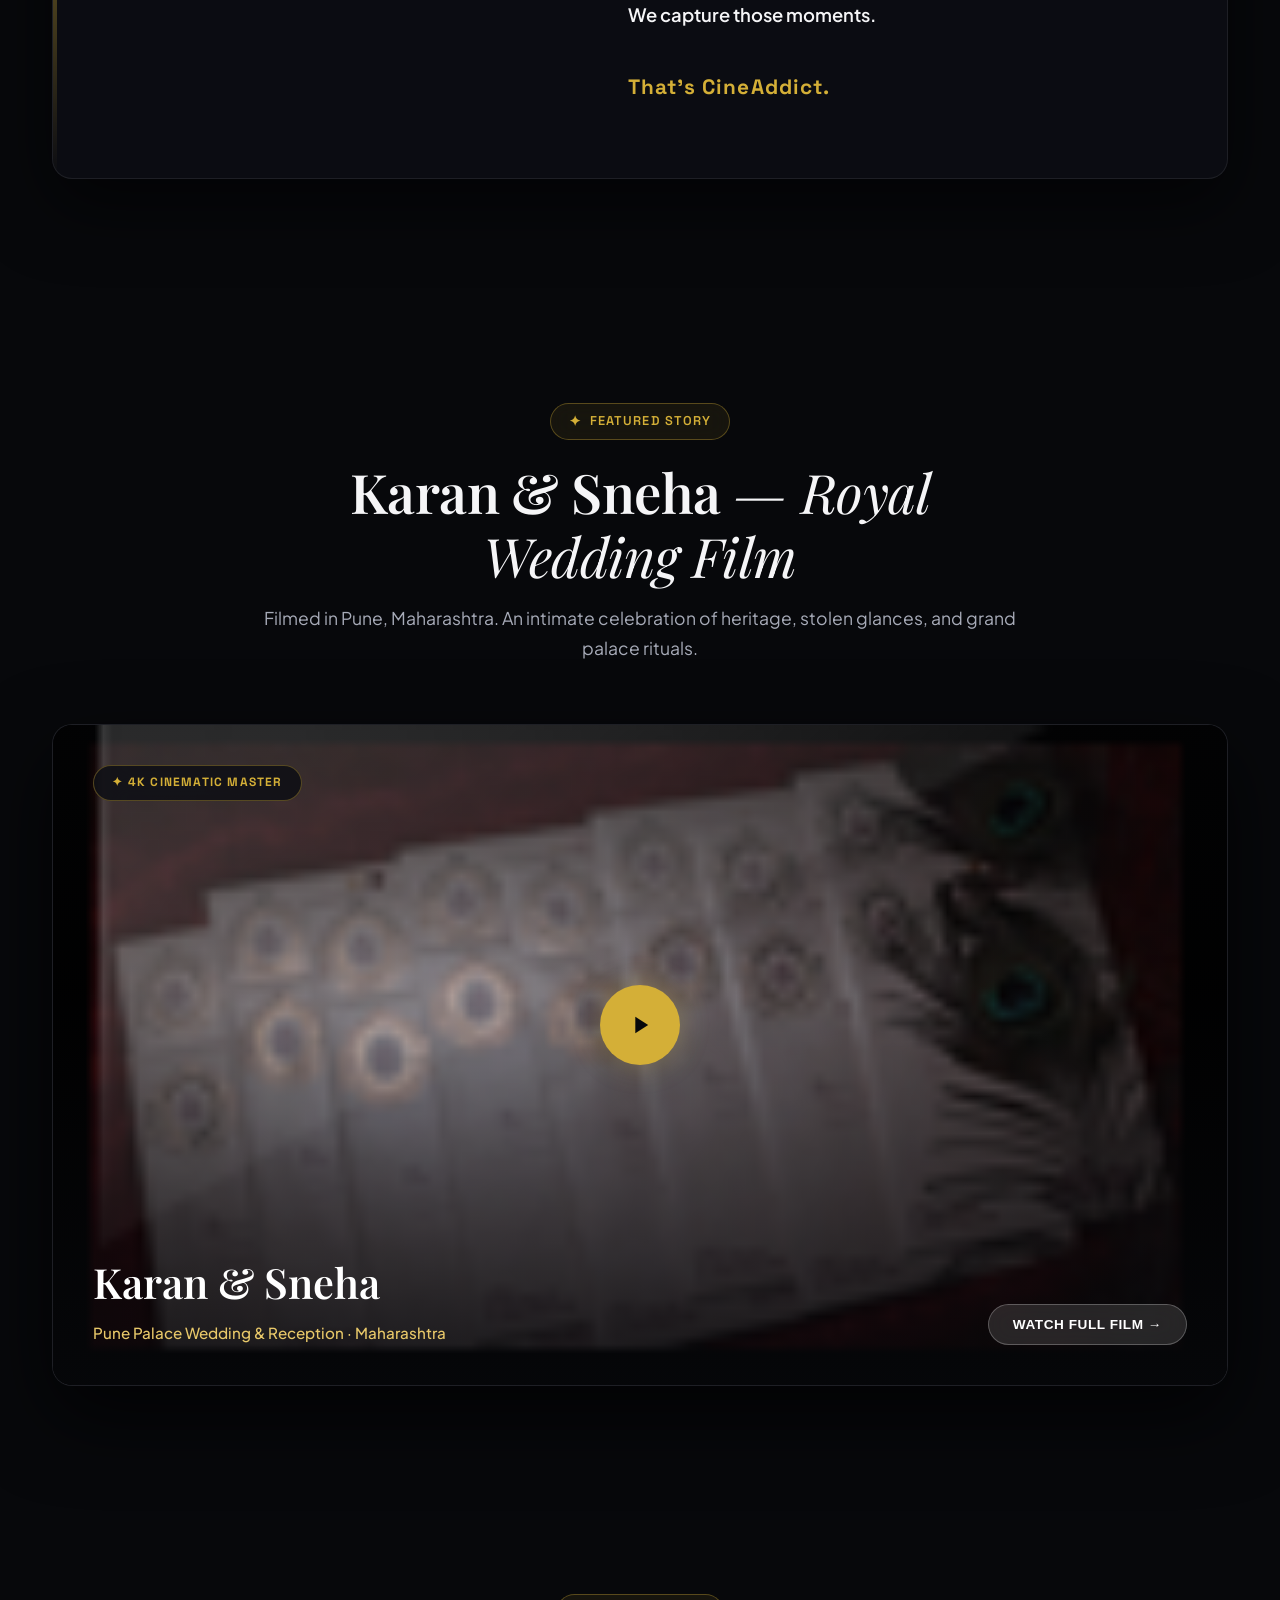
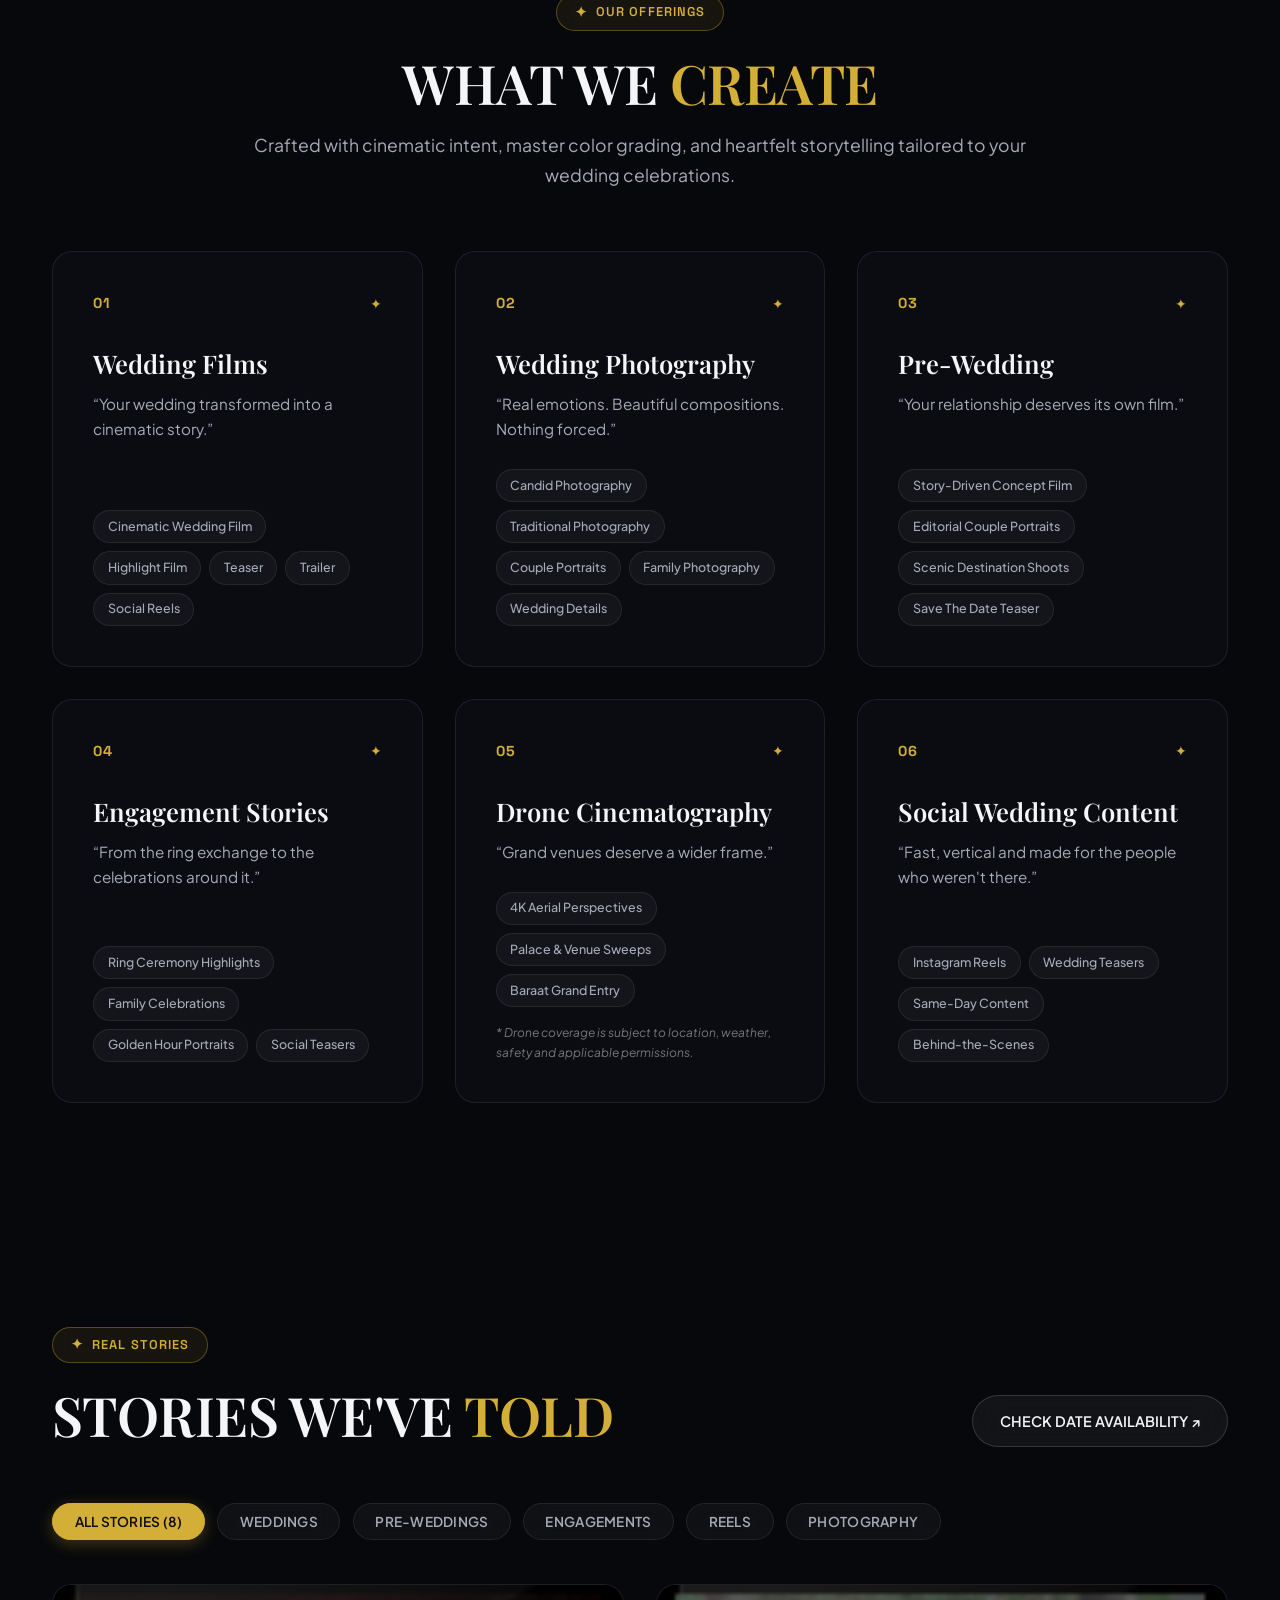
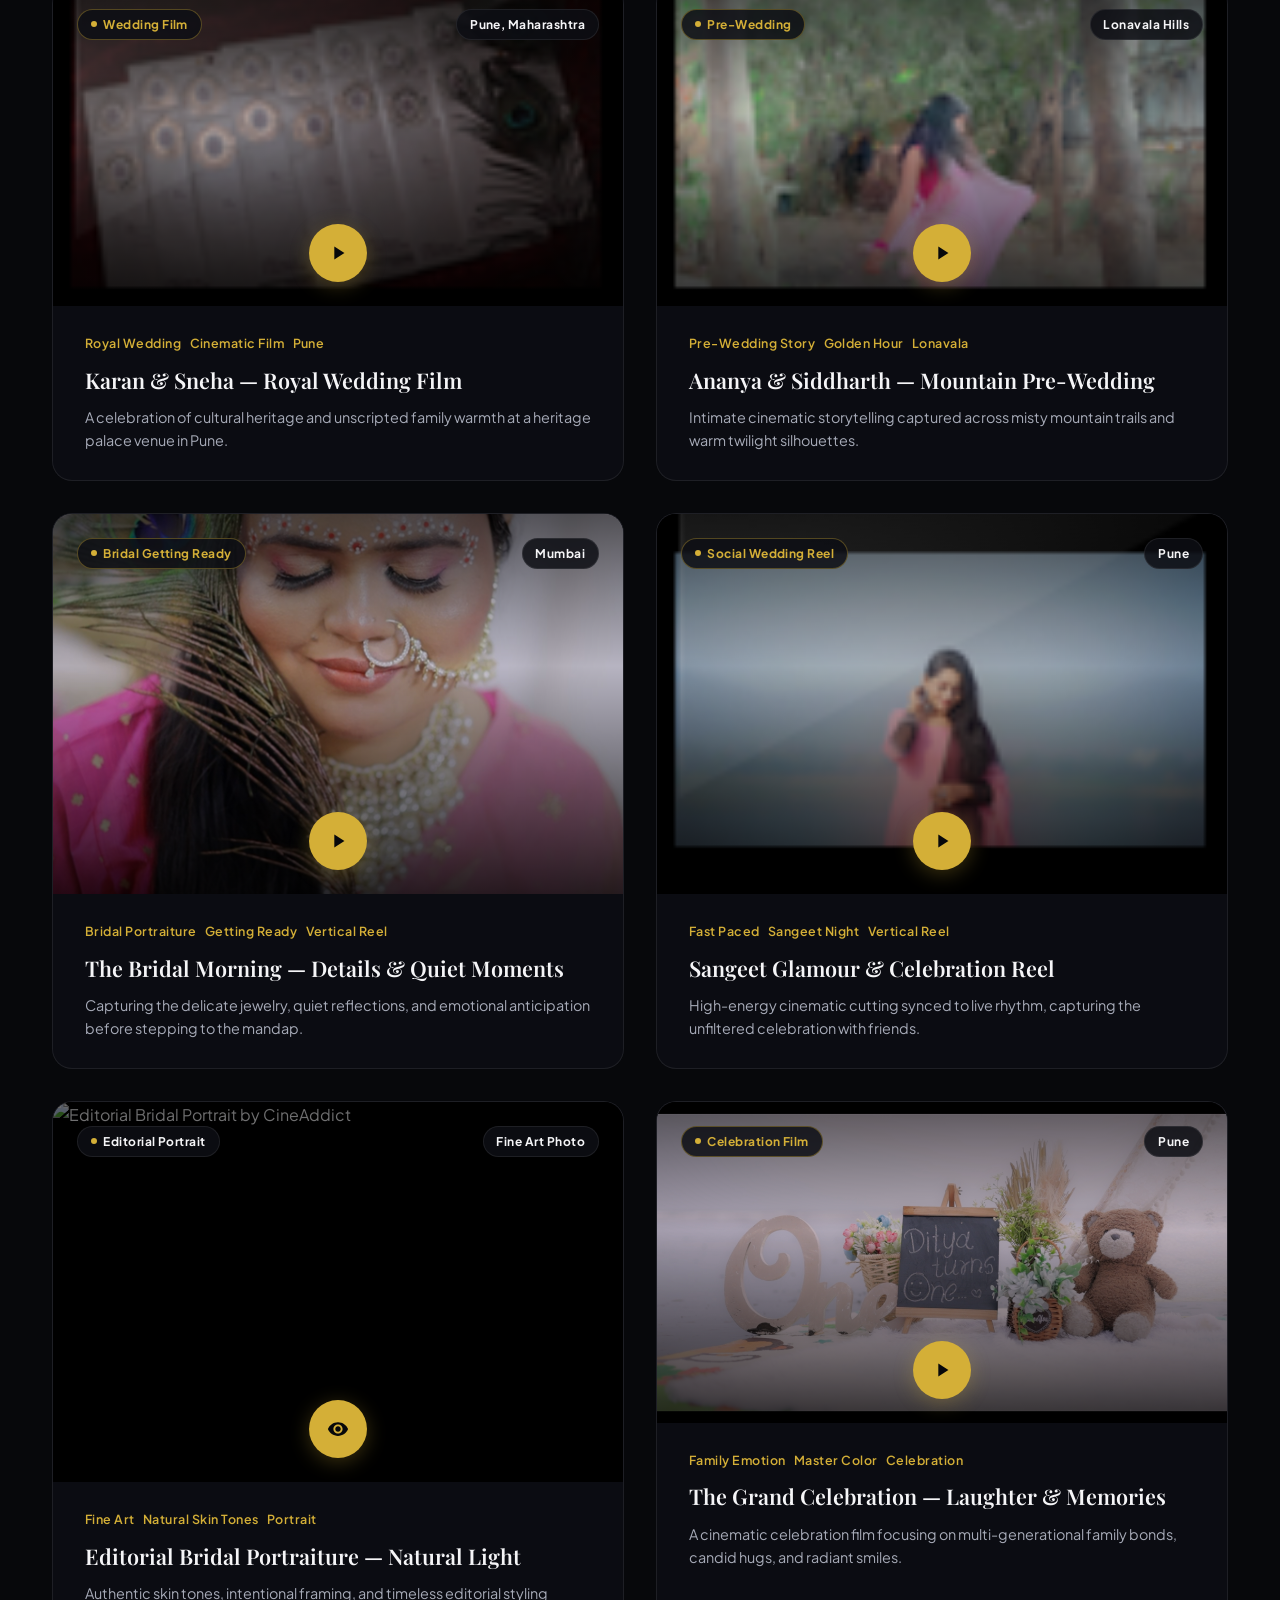
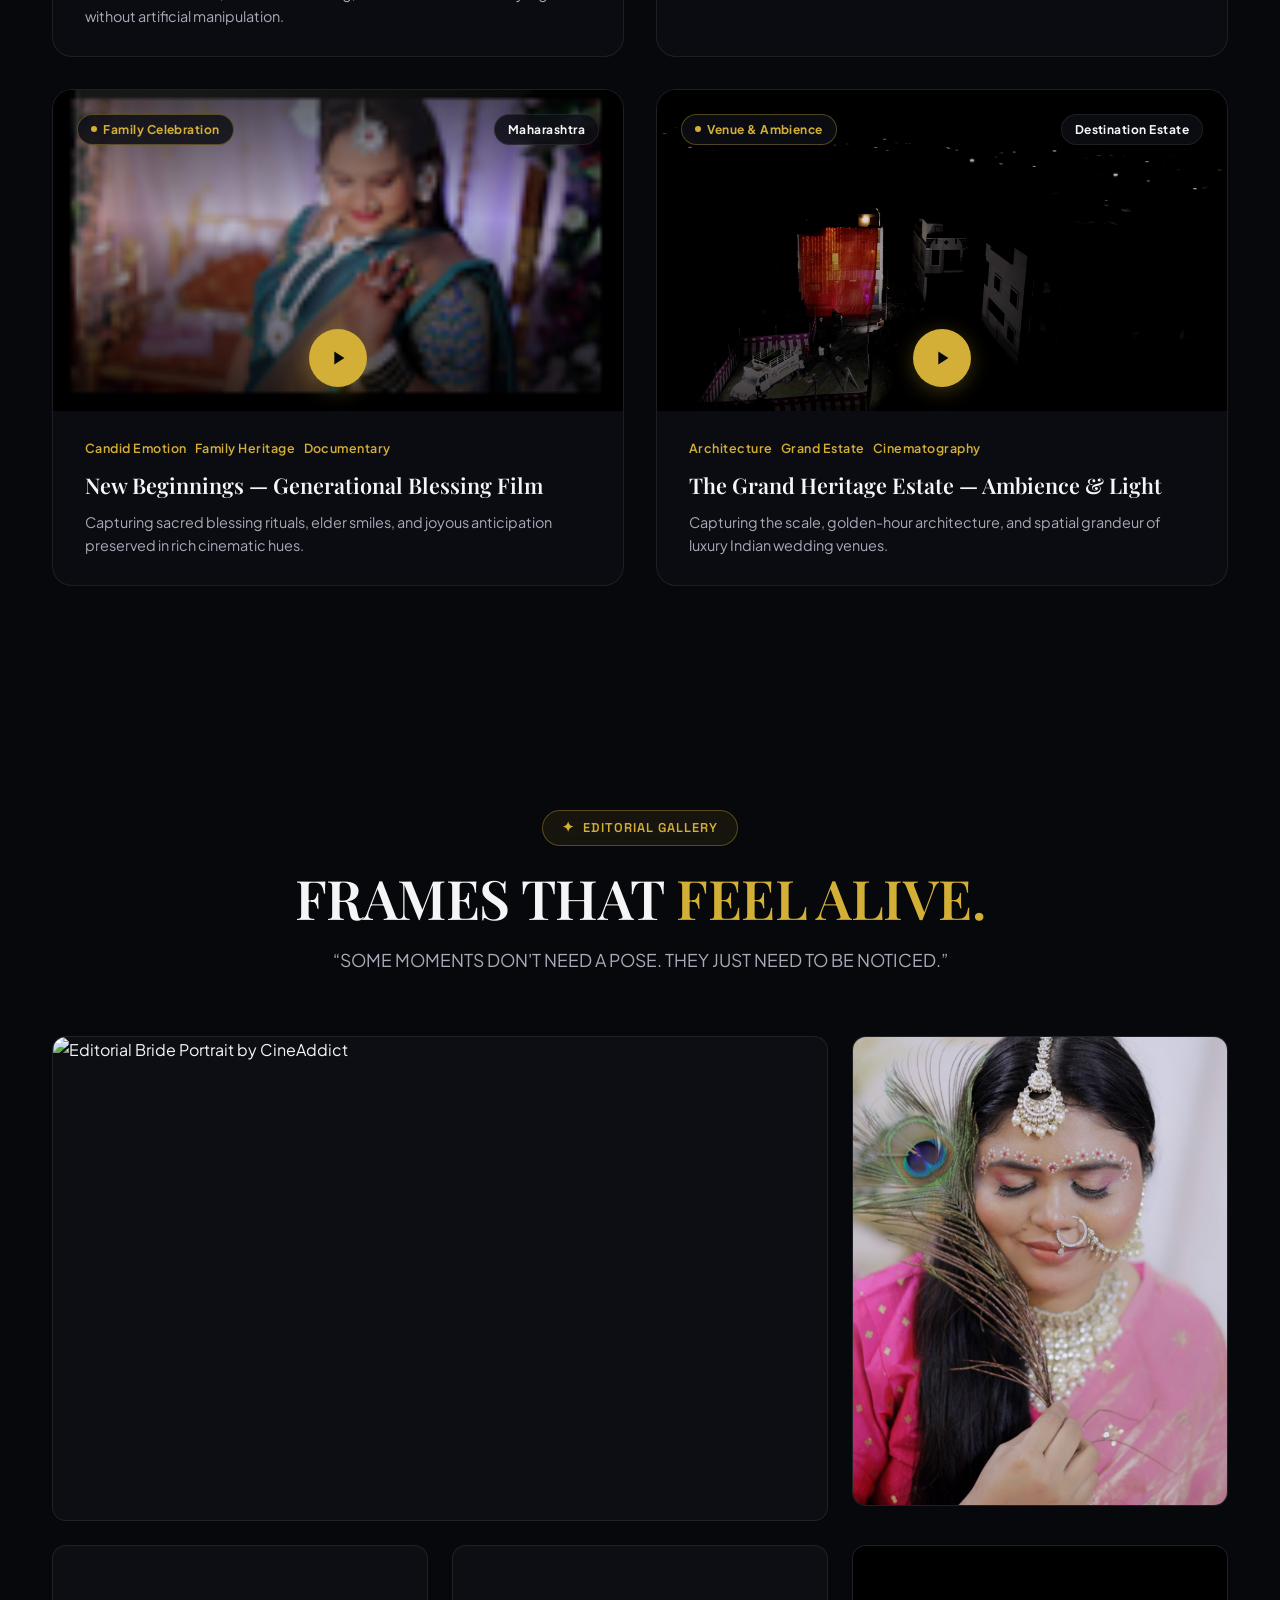
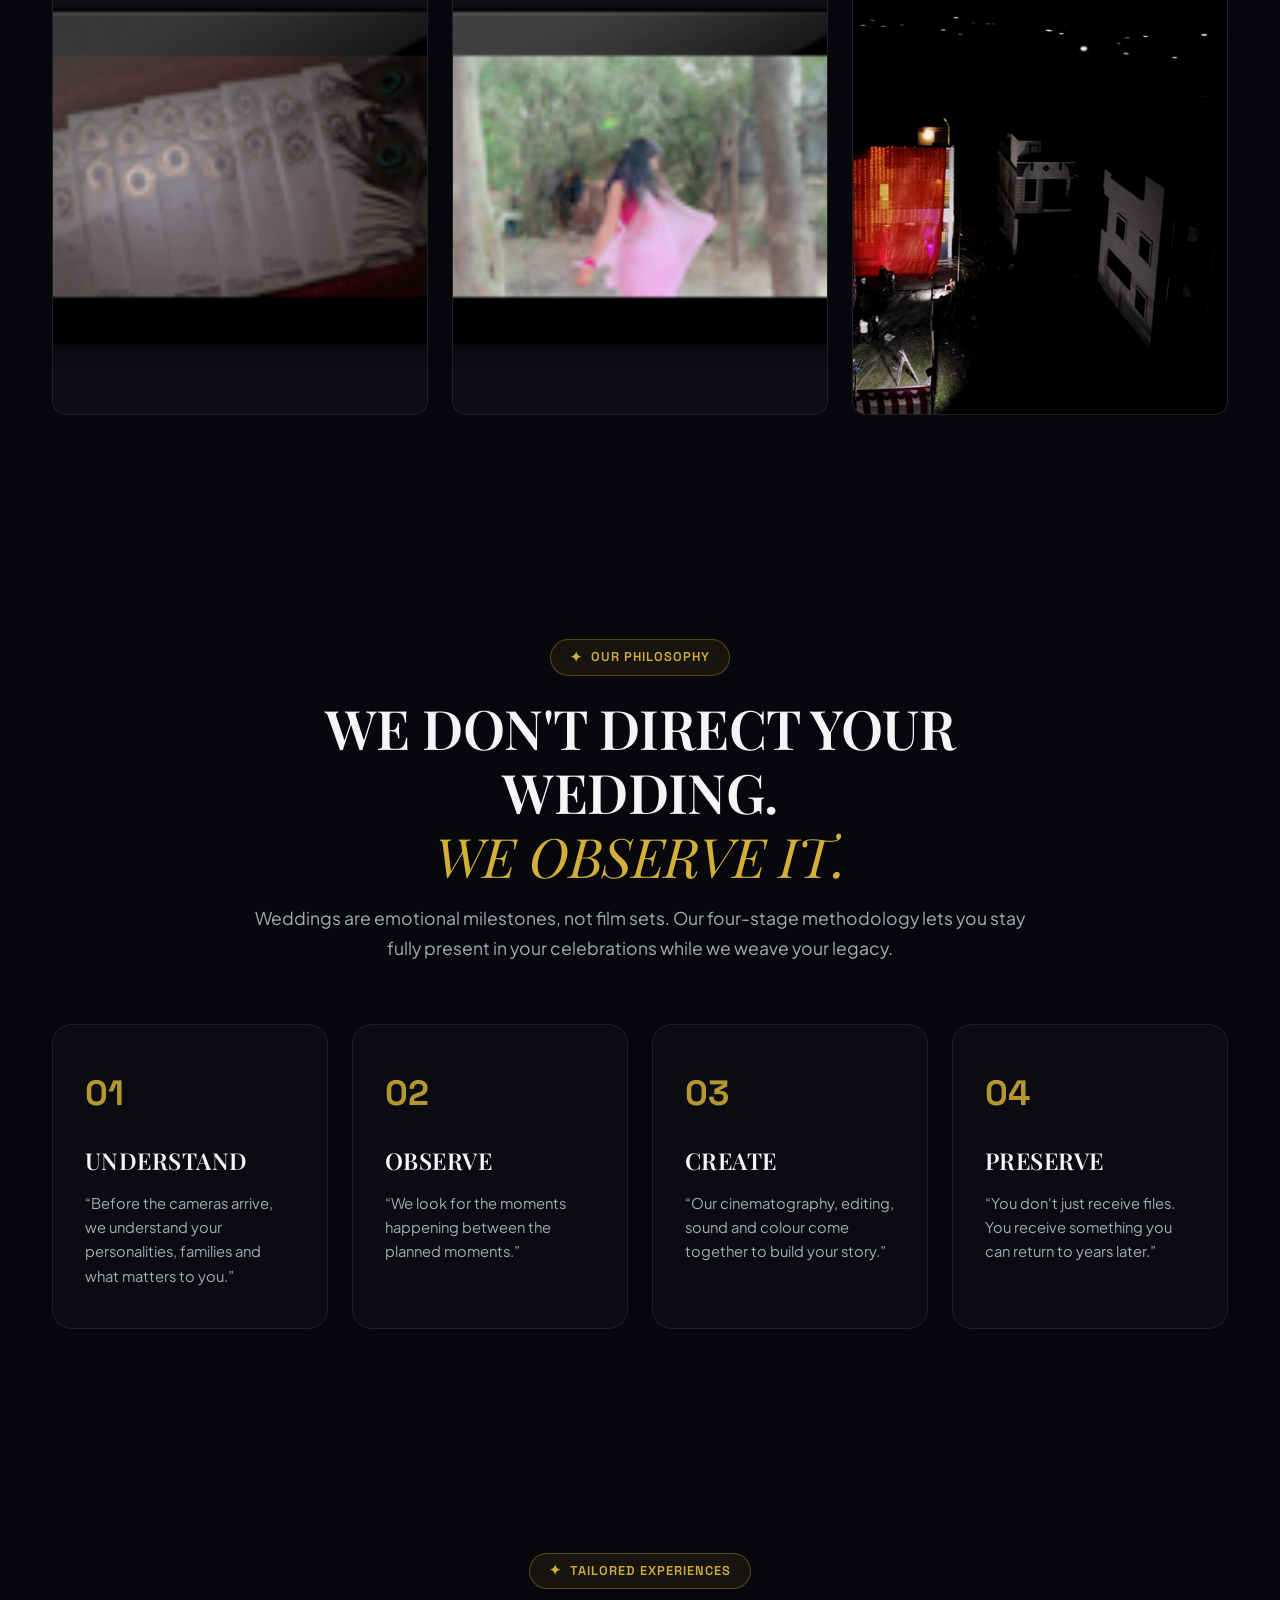
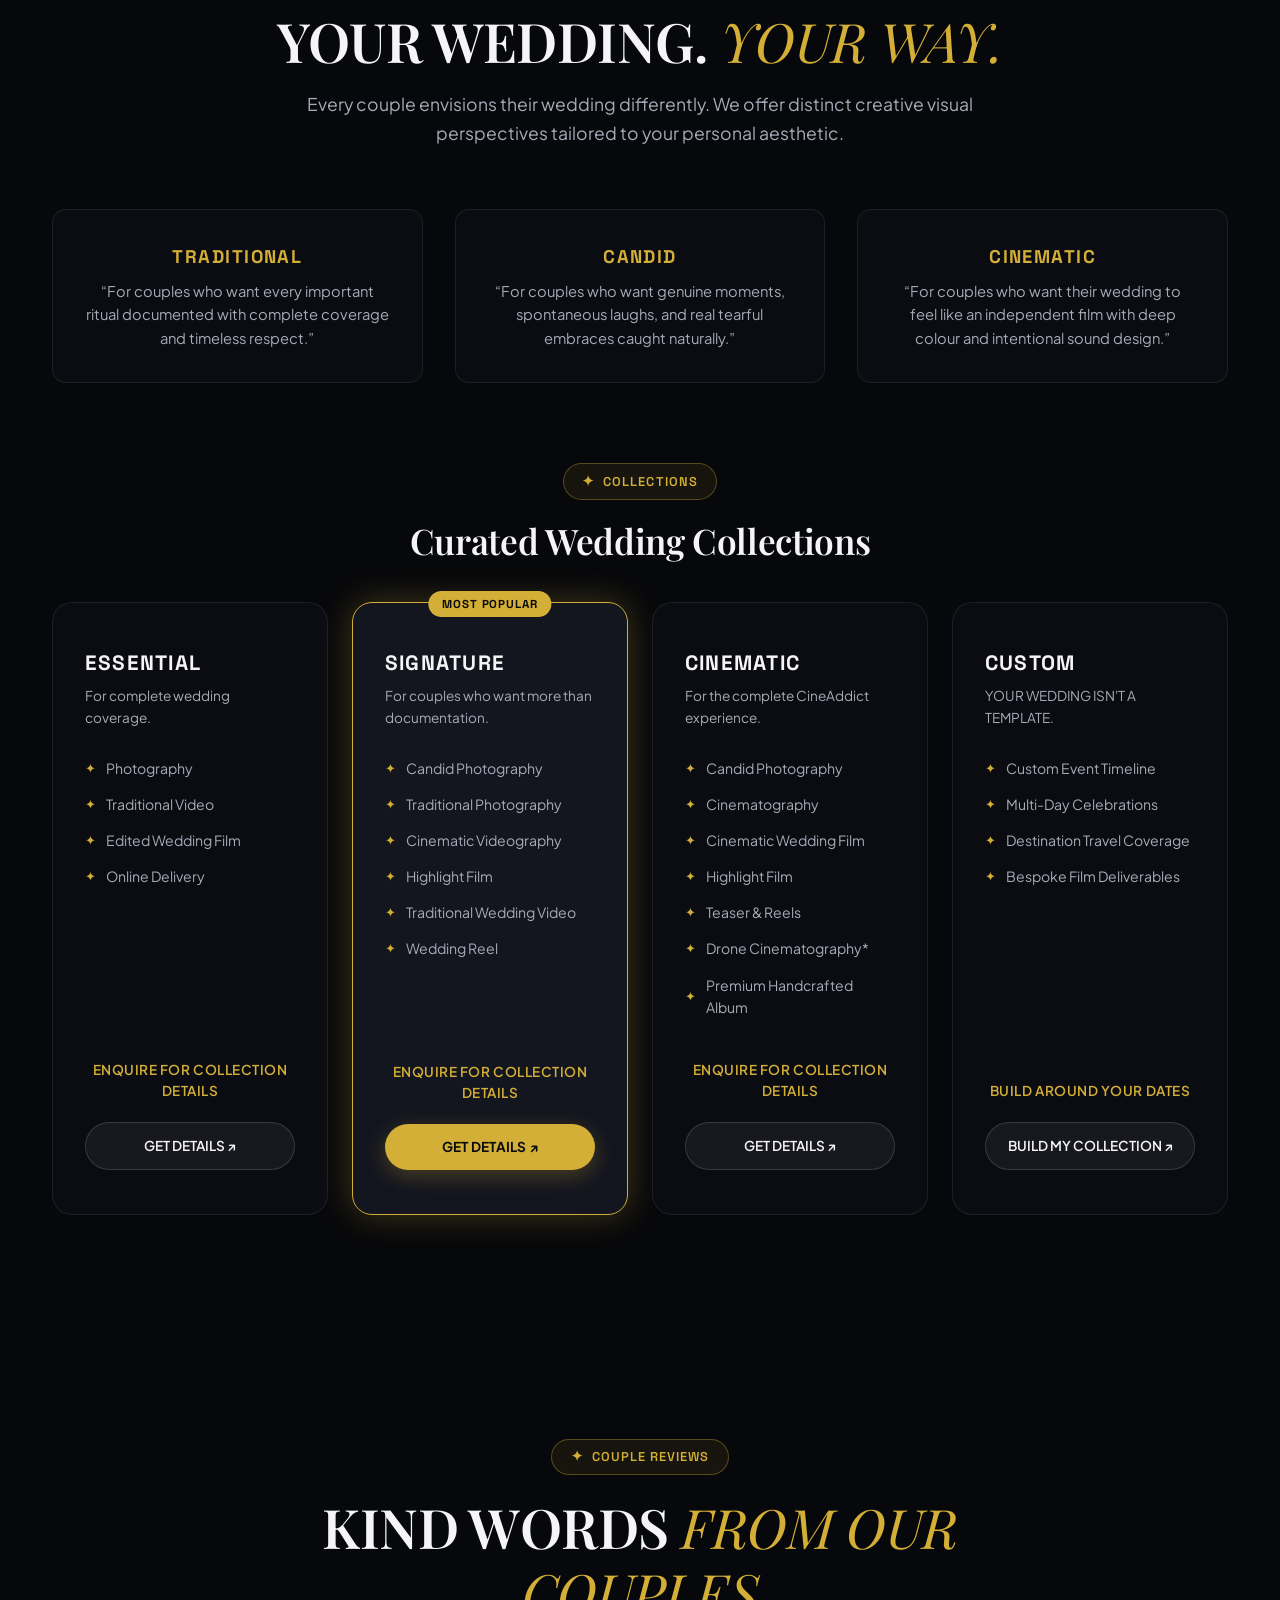
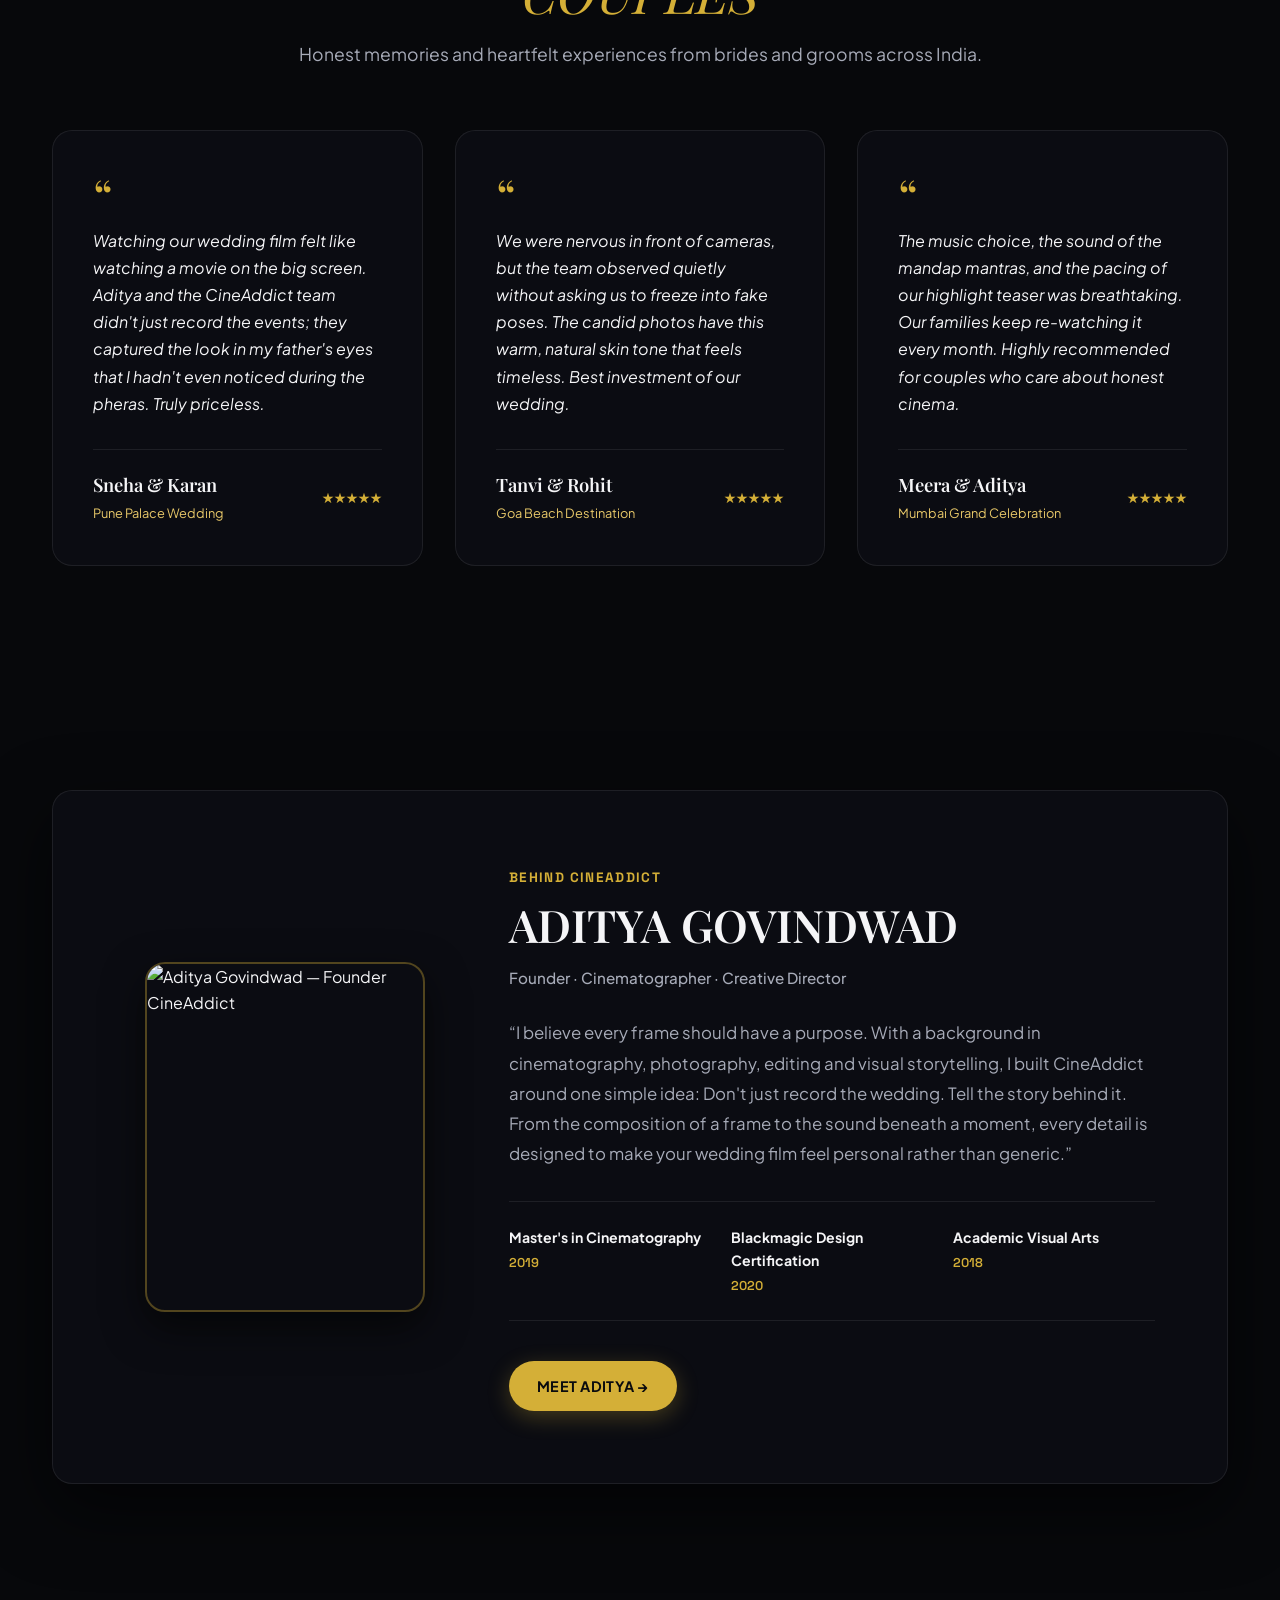
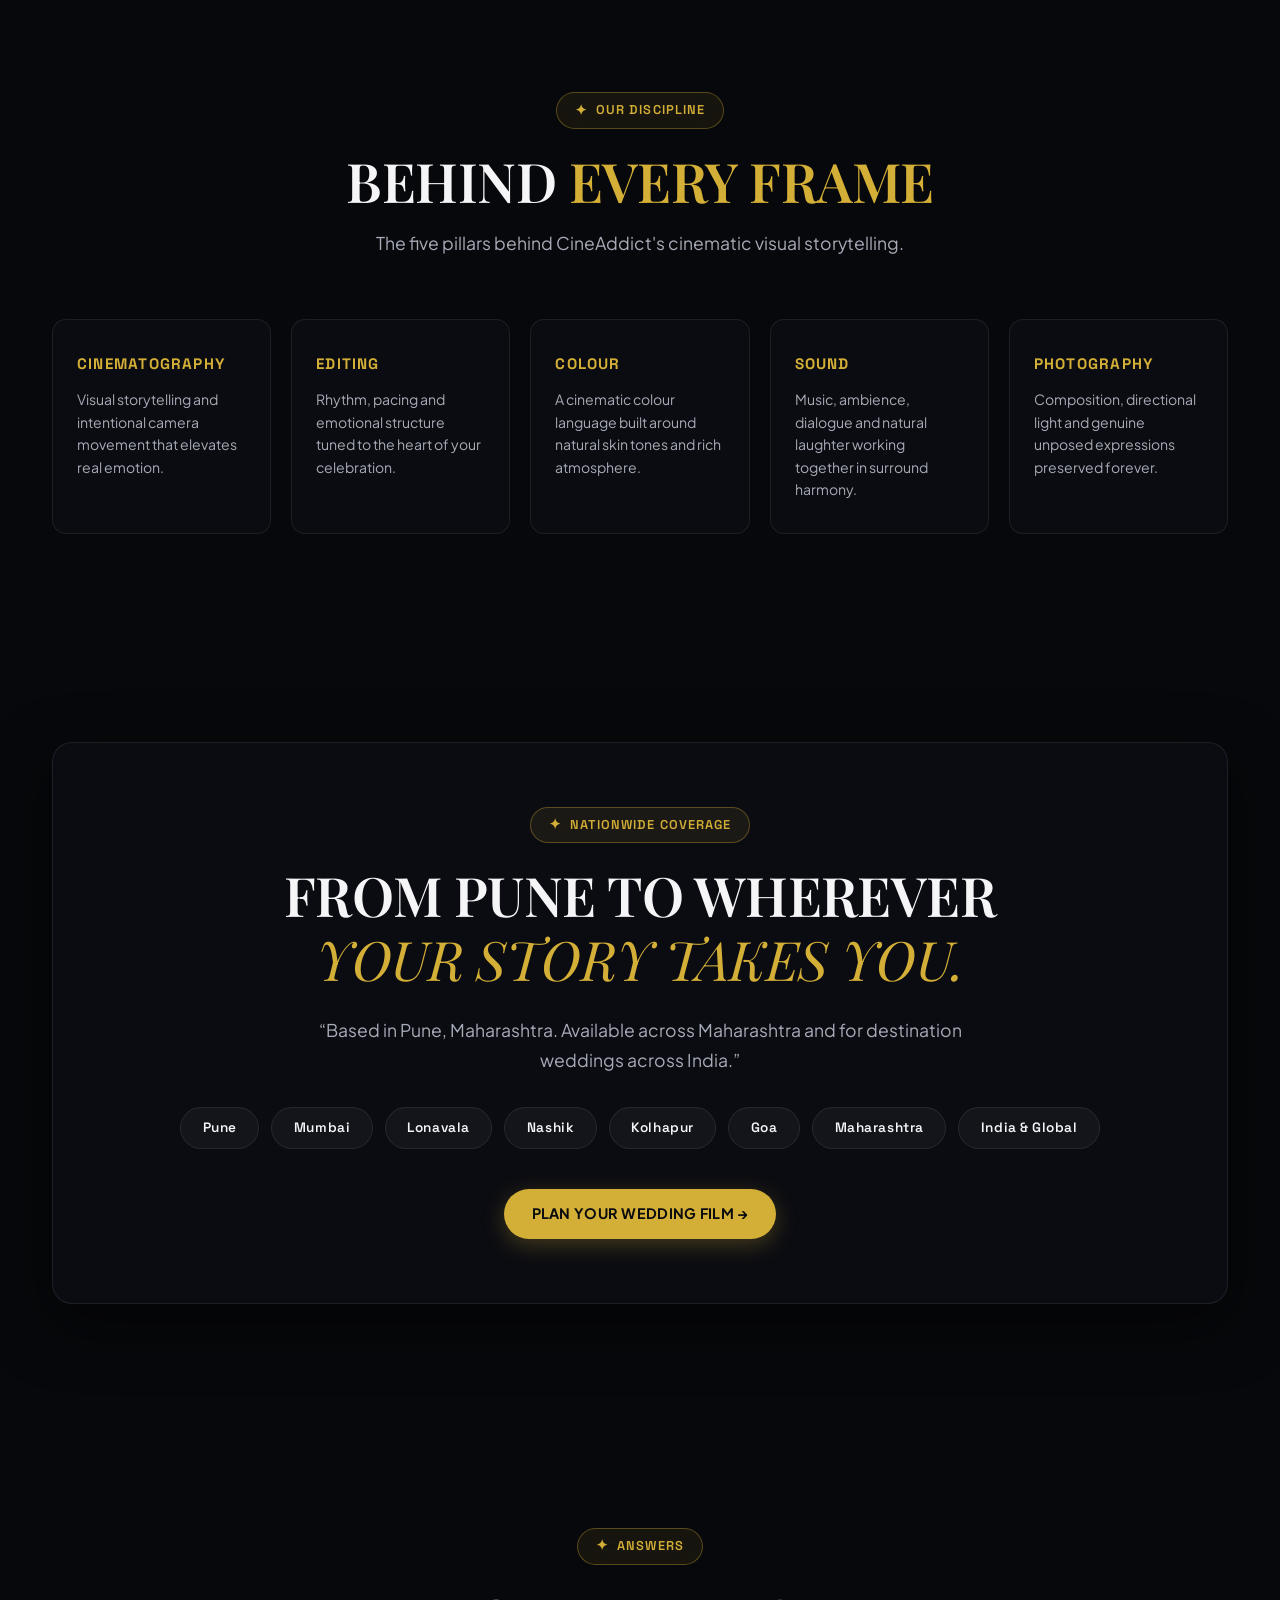
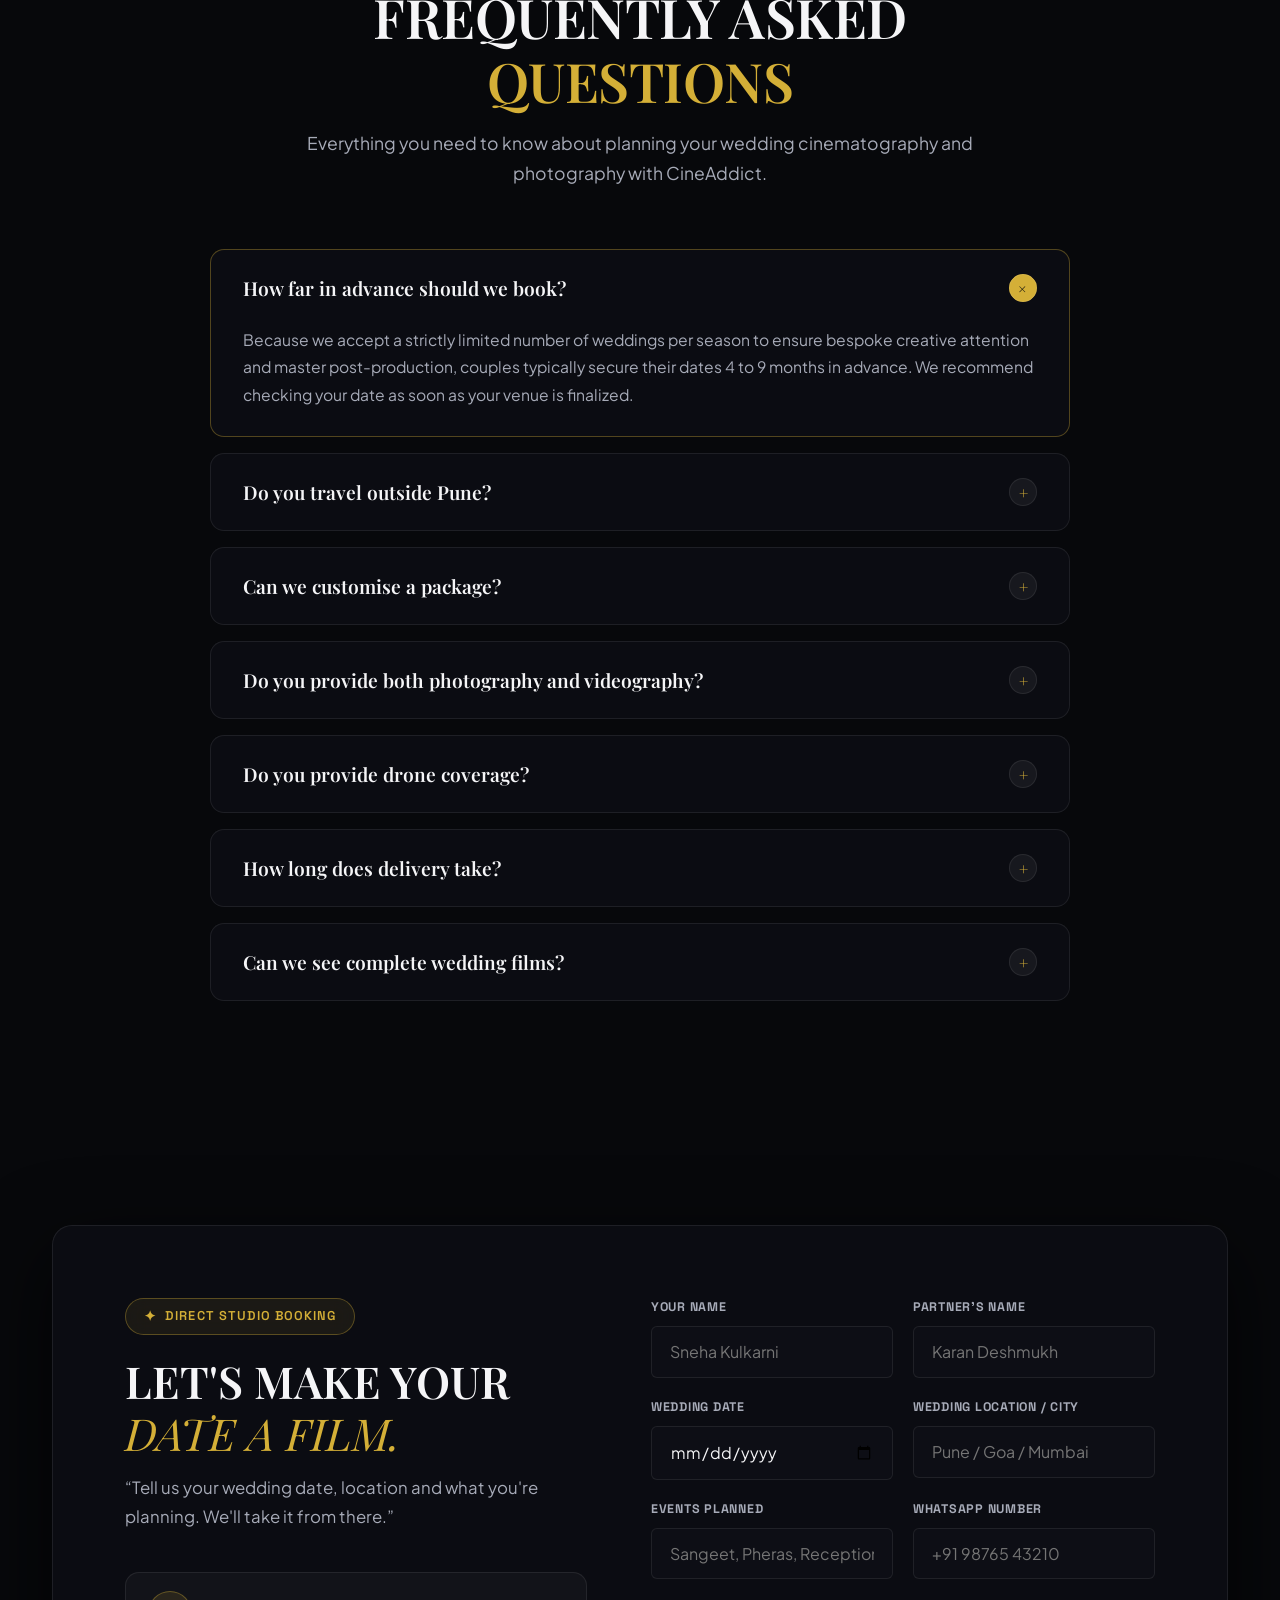
==== commit ca4bc0a0: "Transform adityabg into CINEADDICT luxury wedding photography & films brand with Pune SEO subpages" ====
--- a/index.html
+++ b/index.html
@@ -3,60 +3,117 @@
 <head>
   <meta charset="UTF-8">
   <meta name="viewport" content="width=device-width, initial-scale=1.0, maximum-scale=5.0, viewport-fit=cover">
-  <meta name="description" content="Aditya Govindwad — Award-winning Professional Photographer & Cinematic Video Editor Portfolio with Smooth Interactive Canvas Scroll Animation">
-  <title>Aditya Govindwad — Photographer & Cinematic Video Editor</title>
+  <meta name="description" content="CineAddict creates cinematic wedding films, candid photography, pre-wedding films and engagement stories in Pune, Maharashtra and destination locations across India.">
+  <meta name="keywords" content="Wedding photographer Pune, Wedding photography Pune, Wedding cinematographer Pune, Wedding videographer Pune, Cinematic wedding films Pune, Pre wedding photographer Pune, Pre wedding cinematography Pune, Engagement photographer Pune, Wedding photography Maharashtra, Destination wedding photographer India">
+  <meta name="author" content="Aditya Govindwad — CineAddict">
+  
+  <!-- Open Graph / Social Sharing -->
+  <meta property="og:type" content="website">
+  <meta property="og:title" content="CineAddict | Wedding Photography & Cinematic Films in Pune">
+  <meta property="og:description" content="Wedding Films. Honest Emotions. Timeless Stories. Award-winning wedding cinematography & photography studio based in Pune, Maharashtra.">
+  <meta property="og:image" content="media/K_and_S.png">
+  <meta property="og:url" content="https://adityabg.vercel.app">
+
+  <title>CineAddict | Wedding Photography & Cinematic Films in Pune</title>
+
+  <!-- Typography: Editorial Serif (Playfair Display) + Space Grotesk + Plus Jakarta Sans -->
   <link rel="preconnect" href="https://fonts.googleapis.com">
   <link rel="preconnect" href="https://fonts.gstatic.com" crossorigin>
-  <link href="https://fonts.googleapis.com/css2?family=Plus+Jakarta+Sans:wght@300;400;500;600;700;800&family=Space+Grotesk:wght@500;700&display=swap" rel="stylesheet">
+  <link href="https://fonts.googleapis.com/css2?family=Playfair+Display:ital,wght@0,500;0,600;0,700;1,400;1,600&family=Plus+Jakarta+Sans:wght@300;400;500;600;700;800&family=Space+Grotesk:wght@500;700&display=swap" rel="stylesheet">
+  
   <link rel="stylesheet" href="style.css">
+
+  <!-- LocalBusiness Schema (JSON-LD) for Pune, Maharashtra -->
+  <script type="application/ld+json">
+  {
+    "@context": "https://schema.org",
+    "@type": "ProfessionalService",
+    "name": "CineAddict",
+    "alternateName": "CineAddict Wedding Films & Photography",
+    "image": "https://adityabg.vercel.app/media/K_and_S.png",
+    "founder": {
+      "@type": "Person",
+      "name": "Aditya Govindwad",
+      "jobTitle": "Founder & Creative Director",
+      "sameAs": "https://adityabg.vercel.app"
+    },
+    "description": "CineAddict creates cinematic wedding films, candid photography, pre-wedding films and engagement stories in Pune, Maharashtra and destination locations across India.",
+    "address": {
+      "@type": "PostalAddress",
+      "addressLocality": "Pune",
+      "addressRegion": "Maharashtra",
+      "addressCountry": "IN"
+    },
+    "geo": {
+      "@type": "GeoCoordinates",
+      "latitude": "18.5204",
+      "longitude": "73.8567"
+    },
+    "url": "https://adityabg.vercel.app",
+    "telephone": "+918888888888",
+    "priceRange": "₹₹₹",
+    "openingHoursSpecification": [
+      {
+        "@type": "OpeningHoursSpecification",
+        "dayOfWeek": ["Monday", "Tuesday", "Wednesday", "Thursday", "Friday", "Saturday", "Sunday"],
+        "opens": "09:00",
+        "closes": "21:00"
+      }
+    ],
+    "aggregateRating": {
+      "@type": "AggregateRating",
+      "ratingValue": "4.9",
+      "reviewCount": "300"
+    }
+  }
+  </script>
 </head>
 <body>
 
   <!-- ==================== FIXED BACKGROUND CANVAS ==================== -->
   <div id="canvas-wrapper" aria-hidden="true">
     <canvas id="hero-canvas"></canvas>
-    <!-- Subtle dark vignette overlay to preserve high readability across downstream sections -->
     <div id="canvas-depth-overlay"></div>
   </div>
 
-  <!-- Ambient Preload Progress Bar (Top) -->
+  <!-- Ambient Preload Bar -->
   <div id="loader-bar-container" aria-hidden="true">
     <div id="loader-bar"></div>
   </div>
 
-  <!-- Live Frame Counter Badge (bottom-right) -->
-  <div id="frame-counter" class="frame-badge" aria-label="Current video frame">
+  <!-- Discrete Frame Counter -->
+  <div id="frame-counter" class="frame-badge" aria-label="Current visual frame">
     <span class="pulse-indicator"></span>
     <span id="current-frame-num">001</span>
     <span class="separator">/</span>
     <span class="total-frame-num">240</span>
   </div>
 
-  <!-- Mobile Backdrop Overlay -->
+  <!-- Mobile Backdrop -->
   <div id="mobile-backdrop" class="mobile-menu-backdrop" aria-hidden="true"></div>
 
-  <!-- ==================== PAGE CONTENT WRAPPER ==================== -->
+  <!-- ==================== PAGE WRAPPER ==================== -->
   <div id="page-wrapper">
 
     <!-- HEADER / NAVIGATION -->
     <header id="site-header">
       <div class="nav-container">
         <!-- Logo -->
-        <a href="#hero" class="brand-logo" aria-label="Aditya Govindwad Home">
+        <a href="#hero" class="brand-logo" aria-label="CineAddict Home">
           <span class="logo-dot">
             <svg width="14" height="14" viewBox="0 0 14 14" fill="none">
-              <circle cx="7" cy="7" r="7" fill="#fdbd10"/>
-              <circle cx="7" cy="7" r="3.5" fill="#0c0d10"/>
+              <circle cx="7" cy="7" r="7" fill="#d4af37"/>
+              <circle cx="7" cy="7" r="3.5" fill="#07080b"/>
             </svg>
           </span>
-          <span class="logo-text">Aditya<span class="accent-period">.</span></span>
+          <span class="logo-text">CineAddict<span class="accent-period">.</span></span>
         </a>
 
         <!-- Desktop & Mobile Slide-in Navigation Links -->
         <nav class="nav-menu" id="nav-menu">
           <div class="mobile-nav-header">
-            <span class="mobile-nav-brand">Aditya<span class="accent-period">.</span></span>
-            <button class="mobile-nav-close" id="mobile-nav-close" aria-label="Close menu">
+            <span class="mobile-nav-brand">CineAddict<span class="accent-period">.</span></span>
+            <button class="mobile-nav-close" id="mobile-nav-close" aria-label="Close navigation menu">
               <svg width="18" height="18" viewBox="0 0 24 24" fill="none" stroke="currentColor" stroke-width="2.5" stroke-linecap="round" stroke-linejoin="round">
                 <line x1="18" y1="6" x2="6" y2="18"></line>
                 <line x1="6" y1="6" x2="18" y2="18"></line>
@@ -64,28 +121,26 @@
             </button>
           </div>
           <a href="#hero" class="nav-link active">Home</a>
-          <a href="#services" class="nav-link">Services</a>
-          <a href="#tools" class="nav-link">Gear & Suite</a>
-          <a href="#portfolio" class="nav-link">Films & Photos</a>
-          <a href="#journey" class="nav-link">Journey</a>
-          <a href="#about" class="nav-link">About Me</a>
+          <a href="#services" class="nav-link">What We Create</a>
+          <a href="#portfolio" class="nav-link">Films & Stories</a>
+          <a href="#photography" class="nav-link">Photography</a>
+          <a href="#approach" class="nav-link">Approach</a>
+          <a href="#collections" class="nav-link">Collections</a>
+          <a href="#about-aditya" class="nav-link">Behind CineAddict</a>
+          <a href="#faq" class="nav-link">FAQ</a>
           <div class="mobile-nav-cta">
-            <a href="#contact" class="btn-primary-gold mobile-drawer-btn">
-              <span>Book a Shoot</span>
+            <a href="#enquiry" class="btn-primary-gold mobile-drawer-btn">
+              <span>Check Your Date</span>
               <span class="circle-arrow-black">↗</span>
             </a>
           </div>
         </nav>
 
-        <!-- Right Action Button -->
+        <!-- Right Header Actions -->
         <div class="nav-actions">
-          <a href="#contact" class="btn-talk">
-            <span>Book a Shoot</span>
-            <span class="btn-icon-circle">
-              <svg width="10" height="10" viewBox="0 0 10 10" fill="none">
-                <path d="M1.5 8.5L8.5 1.5M8.5 1.5H3M8.5 1.5V7" stroke="currentColor" stroke-width="1.6" stroke-linecap="round" stroke-linejoin="round"/>
-              </svg>
-            </span>
+          <a href="#enquiry" class="btn-header-cta">
+            <span>Check Your Date</span>
+            <span class="circle-arrow-black">↗</span>
           </a>
 
           <!-- Mobile Hamburger Toggle -->
@@ -98,471 +153,445 @@
     </header>
 
     <main>
-      <!-- ==================== HERO SECTION ==================== -->
+
+      <!-- ==================== 1. HERO SECTION ==================== -->
       <section id="hero" class="hero-section">
-        <div class="hero-container">
-
-          <!-- Top Badge & Main Headline -->
-          <div class="hero-headline-group">
-            <div class="badge-award">
-              <span class="badge-icon">✦</span>
-              <span>Award-winning Photographer & Cinematic Video Editor</span>
-            </div>
-            <h1 class="hero-title">I'm Aditya Govindwad</h1>
-            <p class="hero-subtitle">Professional Photographer & Cinematic Video Editor</p>
-          </div>
-
-          <!-- Rotating "HIRE ME / BOOK SHOOT" Stamp Badge -->
-          <div class="rotating-badge-wrapper" aria-hidden="true">
-            <div class="rotating-badge">
-              <svg viewBox="0 0 120 120" class="rotating-text-svg">
-                <path id="textCircle" d="M 60,60 m -46,0 a 46,46 0 1,1 92,0 a 46,46 0 1,1 -92,0" fill="none" />
-                <text font-size="9.5" font-weight="700" letter-spacing="2.2" fill="#ffffff">
-                  HIRE ME NOW • BOOK A SHOOT • HIRE ME NOW • 
-                </text>
-              </svg>
-              <div class="rotating-badge-center">
-                <svg width="18" height="18" viewBox="0 0 24 24" fill="none">
-                  <path d="M7 17L17 7M17 7H9M17 7V15" stroke="#fdbd10" stroke-width="2.4" stroke-linecap="round" stroke-linejoin="round"/>
-                </svg>
-              </div>
-            </div>
-          </div>
-
-          <!-- Hero Columns Grid (Framing the Center Canvas Animation) -->
-          <div class="hero-columns-grid">
-
-            <!-- Left Column: Socials, Reviews, Primary Actions -->
-            <div class="hero-col-left">
-              <div class="social-follow-box">
-                <span class="section-micro-label">Follow Me On</span>
-                <div class="social-icons-row">
-                  <a href="#" class="social-icon-btn" aria-label="Instagram">
-                    <svg width="15" height="15" viewBox="0 0 24 24" fill="currentColor">
-                      <path d="M12 2.163c3.204 0 3.584.012 4.85.07 3.252.148 4.771 1.691 4.919 4.919.058 1.265.069 1.645.069 4.849 0 3.205-.012 3.584-.069 4.849-.149 3.225-1.664 4.771-4.919 4.919-1.266.058-1.644.07-4.85.07-3.204 0-3.584-.012-4.849-.07-3.26-.149-4.771-1.699-4.919-4.92-.058-1.265-.07-1.644-.07-4.849 0-3.204.013-3.583.07-4.849.149-3.227 1.664-4.771 4.919-4.919 1.266-.057 1.645-.069 4.849-.069zm0-2.163c-3.259 0-3.667.014-4.947.072-4.358.2-6.78 2.618-6.98 6.98-.059 1.281-.073 1.689-.073 4.948 0 3.259.014 3.668.072 4.948.2 4.358 2.618 6.78 6.98 6.98 1.281.058 1.689.072 4.948.072 3.259 0 3.668-.014 4.948-.072 4.354-.2 6.782-2.618 6.979-6.98.059-1.28.073-1.689.073-4.948 0-3.259-.014-3.667-.072-4.947-.196-4.354-2.617-6.78-6.979-6.98-1.281-.059-1.69-.073-4.949-.073zm0 5.838c-3.403 0-6.162 2.759-6.162 6.162s2.759 6.163 6.162 6.163 6.162-2.759 6.162-6.163c0-3.403-2.759-6.162-6.162-6.162zm0 10.162c-2.209 0-4-1.79-4-4 0-2.209 1.791-4 4-4s4 1.791 4 4c0 2.21-1.791 4-4 4zm6.406-11.845c-.796 0-1.441.645-1.441 1.44s.645 1.44 1.441 1.44c.795 0 1.439-.645 1.439-1.44s-.644-1.44-1.439-1.44z"/>
-                    </svg>
-                  </a>
-                  <a href="#" class="social-icon-btn" aria-label="YouTube">
-                    <svg width="15" height="15" viewBox="0 0 24 24" fill="currentColor">
-                      <path d="M23.498 6.186a3.016 3.016 0 0 0-2.122-2.136C19.505 3.545 12 3.545 12 3.545s-7.505 0-9.377.505A3.017 3.017 0 0 0 .502 6.186C0 8.07 0 12 0 12s0 3.93.502 5.814a3.016 3.016 0 0 0 2.122 2.136c1.871.505 9.376.505 9.376.505s7.505 0 9.377-.505a3.015 3.015 0 0 0 2.122-2.136C24 15.93 24 12 24 12s0-3.93-.502-5.814zM9.545 15.568V8.432L15.818 12l-6.273 3.568z"/>
-                    </svg>
-                  </a>
-                  <a href="#" class="social-icon-btn" aria-label="Vimeo">
-                    <svg width="15" height="15" viewBox="0 0 24 24" fill="currentColor">
-                      <path d="M23.977 6.416c-.105 2.338-1.739 5.543-4.894 9.609-3.268 4.247-6.026 6.37-8.29 6.37-1.409 0-2.578-1.294-3.553-3.881l-1.922-7.051c-.716-2.56-1.508-3.843-2.384-3.843-.191 0-.853.398-1.99 1.199l-1.198-1.542c1.238-1.088 2.457-2.179 3.655-3.272 1.656-1.429 2.883-2.179 3.682-2.25 1.884-.176 3.051.986 3.498 3.486.48 2.684.819 4.359 1.018 5.025.597 2.766 1.252 4.148 1.968 4.148.555 0 1.285-.826 2.193-2.482.909-1.655 1.393-2.908 1.454-3.759.106-1.439-.41-2.16-1.548-2.16-.532 0-1.092.122-1.682.366 1.093-3.58 3.187-5.309 6.284-5.184 2.296.088 3.393 1.503 3.297 4.242z"/>
-                    </svg>
-                  </a>
-                  <a href="#" class="social-icon-btn" aria-label="Behance">
-                    <svg width="15" height="15" viewBox="0 0 24 24" fill="currentColor">
-                      <path d="M8.2 11.5c1.4 0 2.4-.6 2.4-2.1 0-1.2-.8-1.9-2.1-1.9H3v4h5.2zm.3 4.8c1.7 0 2.7-.8 2.7-2.3 0-1.4-.9-2.2-2.5-2.2H3v4.5h5.5zM0 5h8.6c2.8 0 4.9 1.4 4.9 3.8 0 1.5-.8 2.7-2.1 3.2 1.8.5 2.8 1.9 2.8 3.8 0 2.8-2.3 4.3-5.3 4.3H0V5zm16.5 2h5v1.4h-5V7zm5.5 7.7c-.1 2.5-2 4.4-4.8 4.4-3.1 0-5.1-2.2-5.1-5.3 0-3.2 2-5.4 5.1-5.4 3 0 4.8 2.2 4.8 5.2v.9h-7.6c.2 1.6 1.3 2.6 2.8 2.6 1.2 0 2-.6 2.3-1.6l2.5-.8zm-2.4-3.3c-.2-1.3-1.1-2.1-2.4-2.1-1.3 0-2.2.8-2.4 2.1h4.8z"/>
-                    </svg>
-                  </a>
-                </div>
-              </div>
-
-              <!-- Reviews Widget -->
-              <div class="reviews-card">
-                <div class="avatar-stack">
-                  <span class="avatar av-1"></span>
-                  <span class="avatar av-2"></span>
-                  <span class="avatar av-3"></span>
-                </div>
-                <div class="reviews-text-group">
-                  <div class="rating-stars">
-                    <span class="star-rating">350+ Projects</span>
-                    <span class="rating-number">(4.9 of 5)</span>
-                  </div>
-                  <span class="reviews-caption">Reviews from Global Directors & Brands</span>
-                </div>
-              </div>
-
-              <!-- Primary CTAs -->
-              <div class="hero-actions-row">
-                <a href="#portfolio" class="btn-primary-gold">
-                  <span>Showreel</span>
-                  <span class="circle-arrow-black">
-                    <svg width="10" height="10" viewBox="0 0 10 10" fill="none">
-                      <path d="M1.5 8.5L8.5 1.5M8.5 1.5H3M8.5 1.5V7" stroke="#000000" stroke-width="1.8" stroke-linecap="round" stroke-linejoin="round"/>
-                    </svg>
-                  </span>
-                </a>
-                <a href="#contact" class="btn-secondary-pill">Hire Me</a>
-              </div>
-            </div>
-
-            <!-- Right Column: Quotation & Tag Badges -->
-            <div class="hero-col-right">
-              <div class="quote-card">
-                <div class="quote-icon">“</div>
-                <p class="quote-body">Exceptional cinematic vision, breathtaking color grading, and captivating visual storytelling!</p>
-              </div>
-
-              <div class="hero-tags-box">
-                <span class="hero-tag-pill active-tag">Cinematography</span>
-                <span class="hero-tag-pill">Color Grading</span>
-                <span class="hero-tag-pill active-tag">Commercial Films</span>
-                <span class="hero-tag-pill">Sound Design</span>
-              </div>
-            </div>
-
-          </div>
-
-          <!-- Bottom Floating Scroll Hint -->
+        <div class="hero-content-wrap">
+          <div class="hero-location-pill">
+            <span class="tag-star">✦</span>
+            <span>CINEADDICT STUDIOS · PUNE, INDIA</span>
+          </div>
+
+          <h1 class="hero-main-title">
+            <span>YOUR WEDDING.</span>
+            <span class="story-accent">YOUR STORY.</span>
+            <span>YOUR FILM.</span>
+          </h1>
+
+          <p class="hero-supporting-copy">
+            We create cinematic wedding films and photographs that preserve the people, emotions and little moments you'll want to remember long after the celebrations are over.
+          </p>
+
+          <div class="hero-actions-row">
+            <a href="#featured-film" class="btn-primary-gold">
+              <span>WATCH OUR FILMS</span>
+              <span class="circle-arrow-black">▶</span>
+            </a>
+            <a href="#enquiry" class="btn-secondary-pill">
+              <span>CHECK YOUR DATE</span>
+              <span class="circle-arrow-black">↗</span>
+            </a>
+          </div>
+
           <div class="hero-scroll-cue">
-            <span class="mouse-icon">
-              <span class="mouse-wheel"></span>
-            </span>
-            <span>Scroll down to interact & scrub</span>
-          </div>
-
+            <span class="scroll-indicator-line"></span>
+            <span>SCROLL TO EXPLORE STORIES</span>
+          </div>
         </div>
       </section>
 
-      <!-- ==================== MARQUEE TICKER ==================== -->
-      <section class="marquee-section" aria-hidden="true">
-        <div class="marquee-track">
-          <div class="marquee-content">
-            <span class="marquee-item">Cinematography</span>
-            <span class="star-sep">✦</span>
-            <span class="marquee-item">Color Grading</span>
-            <span class="star-sep">✦</span>
-            <span class="marquee-item">Commercial Films</span>
-            <span class="star-sep">✦</span>
-            <span class="marquee-item">Fashion Photography</span>
-            <span class="star-sep">✦</span>
-            <span class="marquee-item">Sound Design</span>
-            <span class="star-sep">✦</span>
-            <span class="marquee-item">4K/8K Editing</span>
-            <span class="star-sep">✦</span>
-            <span class="marquee-item">Music Videos</span>
-            <span class="star-sep">✦</span>
-            <span class="marquee-item">Drone Visuals</span>
-            <span class="star-sep">✦</span>
-            <span class="marquee-item">Visual Storytelling</span>
-            <span class="star-sep">✦</span>
-          </div>
-          <div class="marquee-content" aria-hidden="true">
-            <span class="marquee-item">Cinematography</span>
-            <span class="star-sep">✦</span>
-            <span class="marquee-item">Color Grading</span>
-            <span class="star-sep">✦</span>
-            <span class="marquee-item">Commercial Films</span>
-            <span class="star-sep">✦</span>
-            <span class="marquee-item">Fashion Photography</span>
-            <span class="star-sep">✦</span>
-            <span class="marquee-item">Sound Design</span>
-            <span class="star-sep">✦</span>
-            <span class="marquee-item">4K/8K Editing</span>
-            <span class="star-sep">✦</span>
-            <span class="marquee-item">Music Videos</span>
-            <span class="star-sep">✦</span>
-            <span class="marquee-item">Drone Visuals</span>
-            <span class="star-sep">✦</span>
-            <span class="marquee-item">Visual Storytelling</span>
-            <span class="star-sep">✦</span>
+      <!-- ==================== 2. TRUST NUMBERS ==================== -->
+      <section class="trust-numbers-section" aria-label="Key Studio Statistics">
+        <div class="section-container">
+          <div class="trust-stats-grid">
+            <div class="trust-stat-box">
+              <span class="trust-digit">300+</span>
+              <span class="trust-label">Happy Clients</span>
+            </div>
+            <div class="trust-stat-box">
+              <span class="trust-digit">350+</span>
+              <span class="trust-label">Wedding Projects</span>
+            </div>
+            <div class="trust-stat-box">
+              <span class="trust-digit">10+</span>
+              <span class="trust-label">Years Behind the Camera</span>
+            </div>
+            <div class="trust-stat-box">
+              <span class="trust-digit">4.9/5</span>
+              <span class="trust-label">Client Rating</span>
+            </div>
           </div>
         </div>
       </section>
 
-      <!-- ==================== SERVICES ACCORDION ==================== -->
-      <section id="services" class="content-section services-section">
+      <!-- ==================== 3. BRAND INTRO (EDITORIAL) ==================== -->
+      <section class="brand-intro-section" aria-label="Brand Philosophy">
+        <div class="section-container">
+          <div class="brand-intro-card">
+            <div class="brand-intro-grid">
+              <div>
+                <span class="section-tag"><span class="tag-star">✦</span> CineAddict Philosophy</span>
+                <h2 class="brand-intro-title">EVERY WEDDING <br><span class="section-heading-editorial">HAS A STORY.</span></h2>
+              </div>
+              <div class="brand-intro-lines">
+                <p>But the best moments aren't always planned.</p>
+                <p>A mother's eyes.</p>
+                <p>A father's smile.</p>
+                <p>Your friends losing their voices during the baraat.</p>
+                <p>The nervous hands before the ceremony.</p>
+                <p>The hug nobody noticed.</p>
+                <p>The laugh between two rituals.</p>
+                <p class="intro-line-highlight">We capture those moments.</p>
+                <p class="intro-signature">That's CineAddict.</p>
+              </div>
+            </div>
+          </div>
+        </div>
+      </section>
+
+      <!-- ==================== 4. FEATURED WEDDING FILM ==================== -->
+      <section id="featured-film" class="featured-film-section">
+        <div class="section-container">
+          
+          <div class="section-header-center">
+            <span class="section-tag"><span class="tag-star">✦</span> Featured Story</span>
+            <h2 class="section-heading">Karan & Sneha <span class="section-heading-editorial">— Royal Wedding Film</span></h2>
+            <p class="section-lead-text">Filmed in Pune, Maharashtra. An intimate celebration of heritage, stolen glances, and grand palace rituals.</p>
+          </div>
+
+          <div class="featured-film-card">
+            <div class="featured-video-wrap" data-src="K & S.mp4" data-title="Karan & Sneha — Royal Pune Wedding Film" data-type="video">
+              <video class="featured-video-element" poster="media/K_and_S.png" preload="none" muted playsinline>
+                <source src="K & S.mp4" type="video/mp4">
+              </video>
+
+              <div class="featured-video-overlay">
+                <div class="featured-top-badge">
+                  <span>✦ 4K CINEMATIC MASTER</span>
+                </div>
+
+                <div class="featured-play-center" aria-label="Play Featured Wedding Film">
+                  <svg width="28" height="28" viewBox="0 0 24 24" fill="#07080b">
+                    <path d="M8 5V19L19 12L8 5Z"/>
+                  </svg>
+                </div>
+
+                <div class="featured-meta-row">
+                  <div>
+                    <h3 class="featured-couple-name">Karan & Sneha</h3>
+                    <p class="featured-location">Pune Palace Wedding & Reception · Maharashtra</p>
+                  </div>
+                  <button class="btn-watch-film" aria-label="Watch full film">
+                    <span>WATCH FULL FILM →</span>
+                  </button>
+                </div>
+              </div>
+            </div>
+          </div>
+
+        </div>
+      </section>
+
+      <!-- ==================== 5. SERVICES (WHAT WE CREATE) ==================== -->
+      <section id="services" class="services-section">
+        <div class="section-container">
+          
+          <div class="section-header-center">
+            <span class="section-tag"><span class="tag-star">✦</span> Our Offerings</span>
+            <h2 class="section-heading">WHAT WE <span class="text-gold">CREATE</span></h2>
+            <p class="section-lead-text">Crafted with cinematic intent, master color grading, and heartfelt storytelling tailored to your wedding celebrations.</p>
+          </div>
+
+          <div class="services-grid">
+            
+            <!-- 01 -->
+            <div class="service-card">
+              <div>
+                <div class="service-card-top">
+                  <span class="service-number">01</span>
+                  <span class="tag-star">✦</span>
+                </div>
+                <h3 class="service-card-title">Wedding Films</h3>
+                <p class="service-card-desc">“Your wedding transformed into a cinematic story.”</p>
+              </div>
+              <div class="service-deliverables-list">
+                <span class="deliverable-pill">Cinematic Wedding Film</span>
+                <span class="deliverable-pill">Highlight Film</span>
+                <span class="deliverable-pill">Teaser</span>
+                <span class="deliverable-pill">Trailer</span>
+                <span class="deliverable-pill">Social Reels</span>
+              </div>
+            </div>
+
+            <!-- 02 -->
+            <div class="service-card">
+              <div>
+                <div class="service-card-top">
+                  <span class="service-number">02</span>
+                  <span class="tag-star">✦</span>
+                </div>
+                <h3 class="service-card-title">Wedding Photography</h3>
+                <p class="service-card-desc">“Real emotions. Beautiful compositions. Nothing forced.”</p>
+              </div>
+              <div class="service-deliverables-list">
+                <span class="deliverable-pill">Candid Photography</span>
+                <span class="deliverable-pill">Traditional Photography</span>
+                <span class="deliverable-pill">Couple Portraits</span>
+                <span class="deliverable-pill">Family Photography</span>
+                <span class="deliverable-pill">Wedding Details</span>
+              </div>
+            </div>
+
+            <!-- 03 -->
+            <div class="service-card">
+              <div>
+                <div class="service-card-top">
+                  <span class="service-number">03</span>
+                  <span class="tag-star">✦</span>
+                </div>
+                <h3 class="service-card-title">Pre-Wedding</h3>
+                <p class="service-card-desc">“Your relationship deserves its own film.”</p>
+              </div>
+              <div class="service-deliverables-list">
+                <span class="deliverable-pill">Story-Driven Concept Film</span>
+                <span class="deliverable-pill">Editorial Couple Portraits</span>
+                <span class="deliverable-pill">Scenic Destination Shoots</span>
+                <span class="deliverable-pill">Save The Date Teaser</span>
+              </div>
+            </div>
+
+            <!-- 04 -->
+            <div class="service-card">
+              <div>
+                <div class="service-card-top">
+                  <span class="service-number">04</span>
+                  <span class="tag-star">✦</span>
+                </div>
+                <h3 class="service-card-title">Engagement Stories</h3>
+                <p class="service-card-desc">“From the ring exchange to the celebrations around it.”</p>
+              </div>
+              <div class="service-deliverables-list">
+                <span class="deliverable-pill">Ring Ceremony Highlights</span>
+                <span class="deliverable-pill">Family Celebrations</span>
+                <span class="deliverable-pill">Golden Hour Portraits</span>
+                <span class="deliverable-pill">Social Teasers</span>
+              </div>
+            </div>
+
+            <!-- 05 -->
+            <div class="service-card">
+              <div>
+                <div class="service-card-top">
+                  <span class="service-number">05</span>
+                  <span class="tag-star">✦</span>
+                </div>
+                <h3 class="service-card-title">Drone Cinematography</h3>
+                <p class="service-card-desc">“Grand venues deserve a wider frame.”</p>
+              </div>
+              <div class="service-deliverables-list">
+                <span class="deliverable-pill">4K Aerial Perspectives</span>
+                <span class="deliverable-pill">Palace & Venue Sweeps</span>
+                <span class="deliverable-pill">Baraat Grand Entry</span>
+              </div>
+              <p class="service-disclaimer">* Drone coverage is subject to location, weather, safety and applicable permissions.</p>
+            </div>
+
+            <!-- 06 -->
+            <div class="service-card">
+              <div>
+                <div class="service-card-top">
+                  <span class="service-number">06</span>
+                  <span class="tag-star">✦</span>
+                </div>
+                <h3 class="service-card-title">Social Wedding Content</h3>
+                <p class="service-card-desc">“Fast, vertical and made for the people who weren't there.”</p>
+              </div>
+              <div class="service-deliverables-list">
+                <span class="deliverable-pill">Instagram Reels</span>
+                <span class="deliverable-pill">Wedding Teasers</span>
+                <span class="deliverable-pill">Same-Day Content</span>
+                <span class="deliverable-pill">Behind-the-Scenes</span>
+              </div>
+            </div>
+
+          </div>
+
+        </div>
+      </section>
+
+      <!-- ==================== 6. PORTFOLIO (STORIES WE'VE TOLD) ==================== -->
+      <section id="portfolio" class="portfolio-section">
         <div class="section-container">
           
           <div class="section-header-row">
-            <div class="section-title-wrap">
-              <span class="section-tag"><span class="tag-star">✦</span> My Craft & Services</span>
-              <h2 class="section-heading">How I Bring <span class="text-gold">Stories to Life</span></h2>
-            </div>
-            <a href="#contact" class="btn-inline-link">
-              <span>View All Services</span>
-              <span class="arrow-circle">↗</span>
+            <div>
+              <span class="section-tag"><span class="tag-star">✦</span> Real Stories</span>
+              <h2 class="section-heading">STORIES WE'VE <span class="text-gold">TOLD</span></h2>
+            </div>
+            <a href="#enquiry" class="btn-secondary-pill">
+              <span>CHECK DATE AVAILABILITY ↗</span>
             </a>
           </div>
 
-          <!-- Interactive Accordion with custom shape -->
-          <div class="services-accordion" id="services-accordion">
-
-            <!-- Item 01 -->
-            <div class="service-item" data-index="1">
-              <div class="service-bar">
-                <div class="service-bar-left">
-                  <span class="service-num">01.</span>
-                  <span class="service-name">Cinematic Video Editing</span>
-                </div>
-                <button class="service-toggle-btn" aria-label="Expand Cinematic Video Editing">
-                  <span class="arrow-icon">↗</span>
-                </button>
-              </div>
-              <div class="service-panel">
-                <p class="service-desc">Transforming raw camera footage into emotionally resonant narratives with rhythm, pace, seamless transitions, and high-impact pacing.</p>
-                <div class="service-tags">
-                  <span class="service-subtag">Narrative Pacing</span>
-                  <span class="service-subtag">Commercial Cuts</span>
-                  <span class="service-subtag">Music Video Editing</span>
-                  <span class="service-subtag">Sound Sync & Foley</span>
-                </div>
-              </div>
-            </div>
-
-            <!-- Item 02 (Active by Default as in Screenshot) -->
-            <div class="service-item active" data-index="2">
-              <div class="service-bar">
-                <div class="service-bar-left">
-                  <span class="service-num">02.</span>
-                  <span class="service-name">Professional Photography</span>
-                </div>
-                <button class="service-toggle-btn" aria-label="Expand Professional Photography">
-                  <span class="arrow-icon">↗</span>
-                </button>
-              </div>
-              <div class="service-panel">
-                <p class="service-desc">Capturing raw emotion, striking lighting, and high-fashion aesthetics across editorial, commercial, and portrait photography.</p>
-                <div class="service-tags">
-                  <span class="service-subtag">Editorial & Fashion</span>
-                  <span class="service-subtag">Commercial Campaigns</span>
-                  <span class="service-subtag">Studio & Natural Light</span>
-                  <span class="service-subtag">High-End Retouching</span>
-                </div>
-              </div>
-            </div>
-
-            <!-- Item 03 -->
-            <div class="service-item" data-index="3">
-              <div class="service-bar">
-                <div class="service-bar-left">
-                  <span class="service-num">03.</span>
-                  <span class="service-name">Color Grading & Finishing</span>
-                </div>
-                <button class="service-toggle-btn" aria-label="Expand Color Grading & Finishing">
-                  <span class="arrow-icon">↗</span>
-                </button>
-              </div>
-              <div class="service-panel">
-                <p class="service-desc">Industry-grade color science in DaVinci Resolve to establish cinematic mood, film emulation, tone balance, and tonal separation.</p>
-                <div class="service-tags">
-                  <span class="service-subtag">DaVinci Resolve Studio</span>
-                  <span class="service-subtag">Film Stock Emulation</span>
-                  <span class="service-subtag">ACES & Log Workflows</span>
-                  <span class="service-subtag">HDR & Rec.709 Mastering</span>
-                </div>
-              </div>
-            </div>
-
-            <!-- Item 04 -->
-            <div class="service-item" data-index="4">
-              <div class="service-bar">
-                <div class="service-bar-left">
-                  <span class="service-num">04.</span>
-                  <span class="service-name">Sound Design & Audio Mixing</span>
-                </div>
-                <button class="service-toggle-btn" aria-label="Expand Sound Design & Audio Mixing">
-                  <span class="arrow-icon">↗</span>
-                </button>
-              </div>
-              <div class="service-panel">
-                <p class="service-desc">Immersive audio atmospheres, foley effects, dialogue clean-up, and dynamic scoring sync to dramatically amplify visual impact.</p>
-                <div class="service-tags">
-                  <span class="service-subtag">Foley & Ambience</span>
-                  <span class="service-subtag">Dialogue Mastering</span>
-                  <span class="service-subtag">Dynamic Score Sync</span>
-                  <span class="service-subtag">Surround Sound Mixing</span>
-                </div>
-              </div>
-            </div>
-
-            <!-- Item 05 -->
-            <div class="service-item" data-index="5">
-              <div class="service-bar">
-                <div class="service-bar-left">
-                  <span class="service-num">05.</span>
-                  <span class="service-name">Drone & Aerial Cinematography</span>
-                </div>
-                <button class="service-toggle-btn" aria-label="Expand Drone & Aerial Cinematography">
-                  <span class="arrow-icon">↗</span>
-                </button>
-              </div>
-              <div class="service-panel">
-                <p class="service-desc">Capturing sweeping bird's-eye perspectives, dynamic high-speed tracking shots, and cinematic landscape compositions.</p>
-                <div class="service-tags">
-                  <span class="service-subtag">FPV Drone Tracking</span>
-                  <span class="service-subtag">4K/60fps ProRes Aerials</span>
-                  <span class="service-subtag">Location Scouting</span>
-                  <span class="service-subtag">Landscape Epics</span>
-                </div>
-              </div>
-            </div>
-
-          </div>
-
-        </div>
-      </section>
-
-      <!-- ==================== SKILLS & TOOLS ==================== -->
-      <section id="tools" class="content-section tools-section">
-        <div class="section-container">
-          
-          <div class="section-header-center">
-            <span class="section-tag"><span class="tag-star">✦</span> Post-Production Suite</span>
-            <h2 class="section-heading">Exploring the Tools Behind <span class="text-gold">My Visuals</span></h2>
-          </div>
-
-          <div class="tools-grid">
-            <!-- Tool 1: DaVinci Resolve Studio -->
-            <div class="tool-card">
-              <div class="tool-header">
-                <div class="tool-icon-wrap">
-                  <svg width="28" height="28" viewBox="0 0 24 24" fill="none">
-                    <circle cx="12" cy="12" r="10" stroke="#fdbd10" stroke-width="2"/>
-                    <circle cx="12" cy="12" r="5" fill="#fdbd10"/>
-                    <path d="M12 2V6M12 18V22M2 12H6M18 12H22" stroke="#fdbd10" stroke-width="2"/>
-                  </svg>
-                </div>
-                <span class="tool-badge">98%</span>
-              </div>
-              <div class="tool-info">
-                <h3 class="tool-name">DaVinci Resolve Studio</h3>
-                <div class="tool-progress-track">
-                  <div class="tool-progress-fill" style="width: 98%;"></div>
-                </div>
-              </div>
-            </div>
-
-            <!-- Tool 2: Adobe Premiere Pro -->
-            <div class="tool-card">
-              <div class="tool-header">
-                <div class="tool-icon-wrap">
-                  <svg width="28" height="28" viewBox="0 0 24 24" fill="#9999FF">
-                    <rect width="24" height="24" rx="4" fill="#00005B"/>
-                    <path d="M5.5 6.5h4.2c1.7 0 2.8.9 2.8 2.4s-1.1 2.4-2.8 2.4H7.5v4.2H5.5V6.5zm2 3.3h2c.6 0 1-.3 1-.9s-.4-.9-1-.9h-2v1.8zm6.5 2.1h1.7v1c.4-.7 1.1-1.1 1.9-1.1.2 0 .5 0 .7.1v1.9c-.3-.1-.6-.1-.9-.1-.9 0-1.5.6-1.5 1.7v3h-1.9v-6.6z" fill="#9999FF"/>
-                  </svg>
-                </div>
-                <span class="tool-badge">95%</span>
-              </div>
-              <div class="tool-info">
-                <h3 class="tool-name">Premiere Pro</h3>
-                <div class="tool-progress-track">
-                  <div class="tool-progress-fill" style="width: 95%;"></div>
-                </div>
-              </div>
-            </div>
-
-            <!-- Tool 3: Adobe After Effects -->
-            <div class="tool-card">
-              <div class="tool-header">
-                <div class="tool-icon-wrap">
-                  <svg width="28" height="28" viewBox="0 0 24 24" fill="#9999FF">
-                    <rect width="24" height="24" rx="4" fill="#00005B"/>
-                    <path d="M5.5 15.5l3.2-9h1.7l3.2 9h-1.9l-.7-2.1H7.8l-.7 2.1H5.5zm2.8-3.6h2.2L9.4 8.7l-1.1 3.2zm6.2 1.6c.1.9.9 1.4 1.9 1.4.7 0 1.3-.3 1.6-.7l1.3 1c-.7.9-1.8 1.4-3.1 1.4-2.1 0-3.5-1.4-3.5-3.6 0-2.1 1.4-3.6 3.4-3.6 2.1 0 3.3 1.5 3.3 3.5v.6h-4.9zm3.1-1.3c0-.8-.5-1.3-1.4-1.3-.8 0-1.4.5-1.5 1.3h2.9z" fill="#D291FF"/>
-                  </svg>
-                </div>
-                <span class="tool-badge">90%</span>
-              </div>
-              <div class="tool-info">
-                <h3 class="tool-name">After Effects</h3>
-                <div class="tool-progress-track">
-                  <div class="tool-progress-fill" style="width: 90%;"></div>
-                </div>
-              </div>
-            </div>
-
-            <!-- Tool 4: Adobe Lightroom Classic -->
-            <div class="tool-card">
-              <div class="tool-header">
-                <div class="tool-icon-wrap">
-                  <svg width="28" height="28" viewBox="0 0 24 24" fill="#31A8FF">
-                    <rect width="24" height="24" rx="4" fill="#001E36"/>
-                    <path d="M6 6.5h2v6.5h3.5v1.8H6V6.5zm7 3h1.8v1c.4-.7 1.1-1.1 1.9-1.1.2 0 .5 0 .7.1v1.9c-.3-.1-.6-.1-.9-.1-.9 0-1.6.6-1.6 1.7v3.2H13V9.5z" fill="#31A8FF"/>
-                  </svg>
-                </div>
-                <span class="tool-badge">96%</span>
-              </div>
-              <div class="tool-info">
-                <h3 class="tool-name">Lightroom Classic</h3>
-                <div class="tool-progress-track">
-                  <div class="tool-progress-fill" style="width: 96%;"></div>
-                </div>
-              </div>
-            </div>
-
-            <!-- Tool 5: Adobe Photoshop -->
-            <div class="tool-card">
-              <div class="tool-header">
-                <div class="tool-icon-wrap">
-                  <svg width="28" height="28" viewBox="0 0 24 24" fill="#31A8FF">
-                    <rect width="24" height="24" rx="4" fill="#001E36"/>
-                    <path d="M0 0v24h24V0H0zm2.25 2.25h19.5v19.5H2.25V2.25zm4.875 3.375v12.75h3.375v-4.875h2.25c2.625 0 4.5-1.5 4.5-3.938 0-2.437-1.875-3.937-4.5-3.937H7.125zm3.375 2.625h1.875c1.125 0 1.875.563 1.875 1.313 0 .75-.75 1.312-1.875 1.312H10.5V8.25z"/>
-                  </svg>
-                </div>
-                <span class="tool-badge">92%</span>
-              </div>
-              <div class="tool-info">
-                <h3 class="tool-name">Photoshop (Retouching)</h3>
-                <div class="tool-progress-track">
-                  <div class="tool-progress-fill" style="width: 92%;"></div>
-                </div>
-              </div>
-            </div>
-
-            <!-- Tool 6: Cine Gear & Color Science -->
-            <div class="tool-card">
-              <div class="tool-header">
-                <div class="tool-icon-wrap">
-                  <svg width="28" height="28" viewBox="0 0 24 24" fill="none">
-                    <path d="M4 4H20V8H4V4ZM4 9H20V20H4V9ZM7 11V18L13 14.5L7 11Z" fill="#fdbd10"/>
-                  </svg>
-                </div>
-                <span class="tool-badge">88%</span>
-              </div>
-              <div class="tool-info">
-                <h3 class="tool-name">Sony Cine RAW & RED</h3>
-                <div class="tool-progress-track">
-                  <div class="tool-progress-fill" style="width: 88%;"></div>
-                </div>
-              </div>
-            </div>
-          </div>
-
-        </div>
-      </section>
-
-      <!-- ==================== PORTFOLIO / PROJECTS ==================== -->
-      <section id="portfolio" class="content-section portfolio-section">
-        <div class="section-container">
-          
-          <div class="section-header-row">
-            <div class="section-title-wrap">
-              <span class="section-tag"><span class="tag-star">✦</span> Selected Works</span>
-              <h2 class="section-heading">Let's Have a <span class="text-gold">Look at My Portfolio</span></h2>
-            </div>
-            <a href="#contact" class="btn-inline-link">
-              <span>View All Projects</span>
-              <span class="arrow-circle">↗</span>
-            </a>
-          </div>
-
-          <!-- Portfolio Filter Controls -->
+          <!-- Category Filters -->
           <div class="portfolio-filter-row">
-            <button class="filter-btn active" data-filter="all">All Works (5)</button>
-            <button class="filter-btn" data-filter="film">Cinematic Films</button>
-            <button class="filter-btn" data-filter="reel">Vertical Reels (9:16)</button>
-            <button class="filter-btn" data-filter="photo">Photography</button>
-          </div>
-
-          <div class="portfolio-grid" id="portfolio-works-grid">
+            <button class="filter-btn active" data-filter="all">ALL STORIES (8)</button>
+            <button class="filter-btn" data-filter="wedding">WEDDINGS</button>
+            <button class="filter-btn" data-filter="pre-wedding">PRE-WEDDINGS</button>
+            <button class="filter-btn" data-filter="engagement">ENGAGEMENTS</button>
+            <button class="filter-btn" data-filter="reel">REELS</button>
+            <button class="filter-btn" data-filter="photo">PHOTOGRAPHY</button>
+          </div>
+
+          <!-- Portfolio Grid -->
+          <div class="portfolio-grid" id="portfolio-grid">
             
-            <!-- Work 1: Ditya 00.mp4 (Landscape Cinematic Film) -->
-            <article class="project-card work-item" data-category="film">
-              <div class="project-media-wrap video-aspect-16-9" data-src="Ditya 00.mp4" data-title="Ditya Turns One — 1st Birthday Cinematic Celebration" data-type="video">
-                <video class="card-video-element" poster="media/Ditya 00.mp4.png" preload="metadata" muted loop playsinline>
+            <!-- Work 1: K & S (Wedding Film) -->
+            <article class="project-card work-item" data-category="wedding">
+              <div class="project-media-wrap video-aspect-16-9" data-src="K & S.mp4" data-title="Karan & Sneha — Royal Wedding Film (Pune)" data-type="video">
+                <video class="card-video-element" poster="media/K_and_S.png" preload="none" muted loop playsinline>
+                  <source src="K & S.mp4" type="video/mp4">
+                </video>
+                <div class="media-overlay-controls">
+                  <div class="media-badge-group">
+                    <span class="media-type-badge cine-badge"><span class="badge-dot"></span>Wedding Film</span>
+                    <span class="media-type-badge">Pune, Maharashtra</span>
+                  </div>
+                  <button class="play-action-btn" aria-label="Play Karan & Sneha wedding film">
+                    <svg width="22" height="22" viewBox="0 0 24 24" fill="#07080b">
+                      <path d="M8 5V19L19 12L8 5Z"/>
+                    </svg>
+                  </button>
+                </div>
+              </div>
+              <div class="project-details">
+                <div class="project-tags-row">
+                  <span class="project-tag">Royal Wedding</span>
+                  <span class="project-tag">Cinematic Film</span>
+                  <span class="project-tag">Pune</span>
+                </div>
+                <h3 class="project-title">Karan & Sneha — Royal Wedding Film</h3>
+                <p class="project-desc">A celebration of cultural heritage and unscripted family warmth at a heritage palace venue in Pune.</p>
+              </div>
+            </article>
+
+            <!-- Work 2: Model/A S.mp4 (Pre-Wedding) -->
+            <article class="project-card work-item" data-category="pre-wedding">
+              <div class="project-media-wrap video-aspect-16-9" data-src="Model/A S.mp4" data-title="Ananya & Siddharth — Scenic Pre-Wedding Film" data-type="video">
+                <video class="card-video-element" poster="media/A_S.png" preload="none" muted loop playsinline>
+                  <source src="Model/A S.mp4" type="video/mp4">
+                </video>
+                <div class="media-overlay-controls">
+                  <div class="media-badge-group">
+                    <span class="media-type-badge cine-badge"><span class="badge-dot"></span>Pre-Wedding</span>
+                    <span class="media-type-badge">Lonavala Hills</span>
+                  </div>
+                  <button class="play-action-btn" aria-label="Play Ananya & Siddharth pre-wedding film">
+                    <svg width="22" height="22" viewBox="0 0 24 24" fill="#07080b">
+                      <path d="M8 5V19L19 12L8 5Z"/>
+                    </svg>
+                  </button>
+                </div>
+              </div>
+              <div class="project-details">
+                <div class="project-tags-row">
+                  <span class="project-tag">Pre-Wedding Story</span>
+                  <span class="project-tag">Golden Hour</span>
+                  <span class="project-tag">Lonavala</span>
+                </div>
+                <h3 class="project-title">Ananya & Siddharth — Mountain Pre-Wedding</h3>
+                <p class="project-desc">Intimate cinematic storytelling captured across misty mountain trails and warm twilight silhouettes.</p>
+              </div>
+            </article>
+
+            <!-- Work 3: Makeup.mp4 (Bridal Getting Ready / Engagement) -->
+            <article class="project-card work-item" data-category="engagement">
+              <div class="project-media-wrap video-aspect-9-16" data-src="Makeup.mp4" data-title="Bridal Radiance & Getting Ready Story" data-type="video">
+                <video class="card-video-element" poster="media/Makeup.mp4.png" preload="none" muted loop playsinline>
+                  <source src="Makeup.mp4" type="video/mp4">
+                </video>
+                <div class="media-overlay-controls">
+                  <div class="media-badge-group">
+                    <span class="media-type-badge cine-badge"><span class="badge-dot"></span>Bridal Getting Ready</span>
+                    <span class="media-type-badge">Mumbai</span>
+                  </div>
+                  <button class="play-action-btn" aria-label="Play Bridal Radiance film">
+                    <svg width="22" height="22" viewBox="0 0 24 24" fill="#07080b">
+                      <path d="M8 5V19L19 12L8 5Z"/>
+                    </svg>
+                  </button>
+                </div>
+              </div>
+              <div class="project-details">
+                <div class="project-tags-row">
+                  <span class="project-tag">Bridal Portraiture</span>
+                  <span class="project-tag">Getting Ready</span>
+                  <span class="project-tag">Vertical Reel</span>
+                </div>
+                <h3 class="project-title">The Bridal Morning — Details & Quiet Moments</h3>
+                <p class="project-desc">Capturing the delicate jewelry, quiet reflections, and emotional anticipation before stepping to the mandap.</p>
+              </div>
+            </article>
+
+            <!-- Work 4: Model/Model Reel.mp4 (Social Reel) -->
+            <article class="project-card work-item" data-category="reel">
+              <div class="project-media-wrap video-aspect-9-16" data-src="Model/Model Reel.mp4" data-title="The Sangeet Night Energy — Wedding Reel" data-type="video">
+                <video class="card-video-element" poster="media/Model_Reel.png" preload="none" muted loop playsinline>
+                  <source src="Model/Model Reel.mp4" type="video/mp4">
+                </video>
+                <div class="media-overlay-controls">
+                  <div class="media-badge-group">
+                    <span class="media-type-badge cine-badge"><span class="badge-dot"></span>Social Wedding Reel</span>
+                    <span class="media-type-badge">Pune</span>
+                  </div>
+                  <button class="play-action-btn" aria-label="Play Sangeet Night reel">
+                    <svg width="22" height="22" viewBox="0 0 24 24" fill="#07080b">
+                      <path d="M8 5V19L19 12L8 5Z"/>
+                    </svg>
+                  </button>
+                </div>
+              </div>
+              <div class="project-details">
+                <div class="project-tags-row">
+                  <span class="project-tag">Fast Paced</span>
+                  <span class="project-tag">Sangeet Night</span>
+                  <span class="project-tag">Vertical Reel</span>
+                </div>
+                <h3 class="project-title">Sangeet Glamour & Celebration Reel</h3>
+                <p class="project-desc">High-energy cinematic cutting synced to live rhythm, capturing the unfiltered celebration with friends.</p>
+              </div>
+            </article>
+
+            <!-- Work 5: MDC09939 copy.jpg (Photography) -->
+            <article class="project-card work-item" data-category="photo">
+              <div class="project-media-wrap photo-aspect-wrap" data-src="MDC09939 copy.jpg" data-title="Editorial Bridal Portraiture" data-type="image">
+                <img class="card-img-element" src="MDC09939 copy.jpg" alt="Editorial Bridal Portrait by CineAddict" loading="lazy">
+                <div class="media-overlay-controls">
+                  <div class="media-badge-group">
+                    <span class="media-type-badge"><span class="badge-dot"></span>Editorial Portrait</span>
+                    <span class="media-type-badge">Fine Art Photo</span>
+                  </div>
+                  <button class="play-action-btn" aria-label="View portrait">
+                    <svg width="22" height="22" viewBox="0 0 24 24" fill="#07080b">
+                      <path d="M12 4.5C7 4.5 2.73 7.61 1 12c1.73 4.39 6 7.5 11 7.5s9.27-3.11 11-7.5c-1.73-4.39-6-7.5-11-7.5zM12 17c-2.76 0-5-2.24-5-5s2.24-5 5-5 5 2.24 5 5-2.24 5-5 5zm0-8c-1.66 0-3 1.34-3 3s1.34 3 3 3 3-1.34 3-3-1.34-3-3-3z"/>
+                    </svg>
+                  </button>
+                </div>
+              </div>
+              <div class="project-details">
+                <div class="project-tags-row">
+                  <span class="project-tag">Fine Art</span>
+                  <span class="project-tag">Natural Skin Tones</span>
+                  <span class="project-tag">Portrait</span>
+                </div>
+                <h3 class="project-title">Editorial Bridal Portraiture — Natural Light</h3>
+                <p class="project-desc">Authentic skin tones, intentional framing, and timeless editorial styling without artificial manipulation.</p>
+              </div>
+            </article>
+
+            <!-- Work 6: Ditya 00.mp4 (Family Celebration) -->
+            <article class="project-card work-item" data-category="wedding">
+              <div class="project-media-wrap video-aspect-16-9" data-src="Ditya 00.mp4" data-title="The Grand Celebration — Family Story" data-type="video">
+                <video class="card-video-element" poster="media/Ditya 00.mp4.png" preload="none" muted loop playsinline>
                   <source src="Ditya 00.mp4" type="video/mp4">
                 </video>
                 <div class="media-overlay-controls">
                   <div class="media-badge-group">
-                    <span class="media-type-badge cine-badge"><span class="badge-dot"></span>4K Cinematic Film</span>
-                    <span class="media-duration-badge">01:50</span>
-                  </div>
-                  <button class="play-action-btn" aria-label="Play Ditya Turns One">
-                    <svg width="22" height="22" viewBox="0 0 24 24" fill="#000000">
+                    <span class="media-type-badge cine-badge"><span class="badge-dot"></span>Celebration Film</span>
+                    <span class="media-type-badge">Pune</span>
+                  </div>
+                  <button class="play-action-btn" aria-label="Play Family Story film">
+                    <svg width="22" height="22" viewBox="0 0 24 24" fill="#07080b">
                       <path d="M8 5V19L19 12L8 5Z"/>
                     </svg>
                   </button>
@@ -570,31 +599,57 @@
               </div>
               <div class="project-details">
                 <div class="project-tags-row">
-                  <span class="project-tag">Cinematography</span>
-                  <span class="project-tag">Color Grading</span>
-                  <span class="project-tag">Celebration Film</span>
-                </div>
-                <div class="project-title-row">
-                  <h3 class="project-title">Ditya Turns One — 1st Birthday Celebration</h3>
-                  <button class="project-play-pill" data-src="Ditya 00.mp4" data-title="Ditya Turns One — 1st Birthday Celebration">Watch Film ↗</button>
-                </div>
-                <p class="project-desc">A heartwarming cinematic celebration film capturing baby milestones with soft pastel color science, candid smiles, and emotive rhythmic pacing.</p>
+                  <span class="project-tag">Family Emotion</span>
+                  <span class="project-tag">Master Color</span>
+                  <span class="project-tag">Celebration</span>
+                </div>
+                <h3 class="project-title">The Grand Celebration — Laughter & Memories</h3>
+                <p class="project-desc">A cinematic celebration film focusing on multi-generational family bonds, candid hugs, and radiant smiles.</p>
               </div>
             </article>
 
-            <!-- Work 2: Vastu.mp4 (Landscape Architectural & Drone Film) -->
-            <article class="project-card work-item" data-category="film">
-              <div class="project-media-wrap video-aspect-16-9" data-src="Vastu.mp4" data-title="Vastu Shanti — Night Aerial & Architectural Event Film" data-type="video">
-                <video class="card-video-element" poster="media/Vastu.mp4.png" preload="metadata" muted loop playsinline>
+            <!-- Work 7: Baby Shower 0111 .mp4 (Family & Pre-Wedding Moments) -->
+            <article class="project-card work-item" data-category="pre-wedding">
+              <div class="project-media-wrap video-aspect-16-9" data-src="Baby Shower 0111 .mp4" data-title="Family Celebrations & New Beginnings" data-type="video">
+                <video class="card-video-element" poster="media/Baby_Shower.png" preload="none" muted loop playsinline>
+                  <source src="Baby Shower 0111 .mp4" type="video/mp4">
+                </video>
+                <div class="media-overlay-controls">
+                  <div class="media-badge-group">
+                    <span class="media-type-badge cine-badge"><span class="badge-dot"></span>Family Celebration</span>
+                    <span class="media-type-badge">Maharashtra</span>
+                  </div>
+                  <button class="play-action-btn" aria-label="Play Family Celebration film">
+                    <svg width="22" height="22" viewBox="0 0 24 24" fill="#07080b">
+                      <path d="M8 5V19L19 12L8 5Z"/>
+                    </svg>
+                  </button>
+                </div>
+              </div>
+              <div class="project-details">
+                <div class="project-tags-row">
+                  <span class="project-tag">Candid Emotion</span>
+                  <span class="project-tag">Family Heritage</span>
+                  <span class="project-tag">Documentary</span>
+                </div>
+                <h3 class="project-title">New Beginnings — Generational Blessing Film</h3>
+                <p class="project-desc">Capturing sacred blessing rituals, elder smiles, and joyous anticipation preserved in rich cinematic hues.</p>
+              </div>
+            </article>
+
+            <!-- Work 8: Vastu.mp4 (Grand Heritage Venue Film) -->
+            <article class="project-card work-item" data-category="wedding">
+              <div class="project-media-wrap video-aspect-16-9" data-src="Vastu.mp4" data-title="Heritage Venue & Grand Architecture Film" data-type="video">
+                <video class="card-video-element" poster="media/Vastu.mp4.png" preload="none" muted loop playsinline>
                   <source src="Vastu.mp4" type="video/mp4">
                 </video>
                 <div class="media-overlay-controls">
                   <div class="media-badge-group">
-                    <span class="media-type-badge cine-badge"><span class="badge-dot"></span>Drone & Event Film</span>
-                    <span class="media-duration-badge">01:34</span>
-                  </div>
-                  <button class="play-action-btn" aria-label="Play Vastu Shanti Film">
-                    <svg width="22" height="22" viewBox="0 0 24 24" fill="#000000">
+                    <span class="media-type-badge cine-badge"><span class="badge-dot"></span>Venue & Ambience</span>
+                    <span class="media-type-badge">Destination Estate</span>
+                  </div>
+                  <button class="play-action-btn" aria-label="Play Venue Ambience film">
+                    <svg width="22" height="22" viewBox="0 0 24 24" fill="#07080b">
                       <path d="M8 5V19L19 12L8 5Z"/>
                     </svg>
                   </button>
@@ -602,433 +657,346 @@
               </div>
               <div class="project-details">
                 <div class="project-tags-row">
-                  <span class="project-tag">Drone Aerials</span>
-                  <span class="project-tag">Night Cinematography</span>
                   <span class="project-tag">Architecture</span>
-                </div>
-                <div class="project-title-row">
-                  <h3 class="project-title">Vastu Shanti — Architectural Celebration</h3>
-                  <button class="project-play-pill" data-src="Vastu.mp4" data-title="Vastu Shanti — Architectural Celebration">Watch Film ↗</button>
-                </div>
-                <p class="project-desc">Sweeping night drone aerials and event documentation highlighting illuminated architectural structures, sacred traditions, and vibrant ambiance.</p>
+                  <span class="project-tag">Grand Estate</span>
+                  <span class="project-tag">Cinematography</span>
+                </div>
+                <h3 class="project-title">The Grand Heritage Estate — Ambience & Light</h3>
+                <p class="project-desc">Capturing the scale, golden-hour architecture, and spatial grandeur of luxury Indian wedding venues.</p>
               </div>
             </article>
 
-            <!-- Work 3: Makeup.mp4 (Vertical 9:16 Bridal & Fashion Reel) -->
-            <article class="project-card work-item vertical-card" data-category="reel">
-              <div class="project-media-wrap video-aspect-9-16" data-src="Makeup.mp4" data-title="Bridal Elegance — Traditional Makeup & Portrait Film" data-type="video">
-                <video class="card-video-element" poster="media/Makeup.mp4.png" preload="metadata" muted loop playsinline>
-                  <source src="Makeup.mp4" type="video/mp4">
-                </video>
-                <div class="media-overlay-controls">
-                  <div class="media-badge-group">
-                    <span class="media-type-badge reel-badge"><span class="badge-dot"></span>Vertical Reel 9:16</span>
-                    <span class="media-duration-badge">00:31</span>
-                  </div>
-                  <button class="play-action-btn" aria-label="Play Bridal Makeup Reel">
-                    <svg width="22" height="22" viewBox="0 0 24 24" fill="#000000">
-                      <path d="M8 5V19L19 12L8 5Z"/>
-                    </svg>
-                  </button>
-                </div>
-              </div>
-              <div class="project-details">
-                <div class="project-tags-row">
-                  <span class="project-tag">Bridal Film</span>
-                  <span class="project-tag">Beauty & Makeup</span>
-                  <span class="project-tag">Portrait Reel</span>
-                </div>
-                <div class="project-title-row">
-                  <h3 class="project-title">Bridal Glamour — Traditional Makeup Reel</h3>
-                  <button class="project-play-pill" data-src="Makeup.mp4" data-title="Bridal Glamour — Traditional Makeup Reel">Watch Reel ↗</button>
-                </div>
-                <p class="project-desc">Ultra-crisp 4K vertical portrait reel capturing intricate bridal jewelry, cultural peacock motif artistry, and glowing studio lighting.</p>
-              </div>
-            </article>
-
-            <!-- Work 4: Maternity .mp4 (Vertical 9:16 Maternity Film) -->
-            <article class="project-card work-item vertical-card" data-category="reel">
-              <div class="project-media-wrap video-aspect-9-16" data-src="Maternity .mp4" data-title="Maternity Radiance — Traditional Dohale Jevan Shoot" data-type="video">
-                <video class="card-video-element" poster="media/Maternity%20.mp4.png" preload="metadata" muted loop playsinline>
-                  <source src="Maternity .mp4" type="video/mp4">
-                </video>
-                <div class="media-overlay-controls">
-                  <div class="media-badge-group">
-                    <span class="media-type-badge reel-badge"><span class="badge-dot"></span>Maternity Reel 9:16</span>
-                    <span class="media-duration-badge">01:03</span>
-                  </div>
-                  <button class="play-action-btn" aria-label="Play Maternity Film">
-                    <svg width="22" height="22" viewBox="0 0 24 24" fill="#000000">
-                      <path d="M8 5V19L19 12L8 5Z"/>
-                    </svg>
-                  </button>
-                </div>
-              </div>
-              <div class="project-details">
-                <div class="project-tags-row">
-                  <span class="project-tag">Maternity Film</span>
-                  <span class="project-tag">Cultural Heritage</span>
-                  <span class="project-tag">Cinematic Reel</span>
-                </div>
-                <div class="project-title-row">
-                  <h3 class="project-title">Maternity Radiance — Dohale Jevan Film</h3>
-                  <button class="project-play-pill" data-src="Maternity .mp4" data-title="Maternity Radiance — Dohale Jevan Film">Watch Reel ↗</button>
-                </div>
-                <p class="project-desc">A joyful maternal celebration reel featuring vibrant silk attire, traditional swing framing, and emotional narrative cinematography.</p>
-              </div>
-            </article>
-
-            <!-- Work 5: MDC09939 copy.jpg (Fine Art Conceptual Photography) -->
-            <article class="project-card work-item vertical-card" data-category="photo">
-              <div class="project-media-wrap photo-aspect-wrap" data-src="MDC09939 copy.jpg" data-title="Just Engaged — Rushikesh & Anjali (Fine-Art Conceptual Photography)" data-type="image">
-                <img src="MDC09939 copy.jpg" alt="Just Engaged Rushikesh and Anjali Fine Art Photography" class="card-img-element" loading="lazy">
-                <div class="media-overlay-controls">
-                  <div class="media-badge-group">
-                    <span class="media-type-badge photo-badge"><span class="badge-dot"></span>Fine-Art Photography</span>
-                    <span class="media-duration-badge">High-Res</span>
-                  </div>
-                  <button class="play-action-btn zoom-btn" aria-label="View Full Photo">
-                    <svg width="20" height="20" viewBox="0 0 24 24" fill="none" stroke="#000000" stroke-width="2.5" stroke-linecap="round" stroke-linejoin="round">
-                      <circle cx="11" cy="11" r="8"></circle>
-                      <line x1="21" y1="21" x2="16.65" y2="16.65"></line>
-                      <line x1="11" y1="8" x2="11" y2="14"></line>
-                      <line x1="8" y1="11" x2="14" y2="11"></line>
-                    </svg>
-                  </button>
-                </div>
-              </div>
-              <div class="project-details">
-                <div class="project-tags-row">
-                  <span class="project-tag">Conceptual Art</span>
-                  <span class="project-tag">Engagement Shoot</span>
-                  <span class="project-tag">Fine Art</span>
-                </div>
-                <div class="project-title-row">
-                  <h3 class="project-title">Just Engaged — Rushikesh // Anjali</h3>
-                  <button class="project-play-pill" data-src="MDC09939 copy.jpg" data-title="Just Engaged — Rushikesh // Anjali">View Photo ↗</button>
-                </div>
-                <p class="project-desc">Creative conceptual engagement photography combining handcrafted gold rings and botanical rose silhouettes into a symbolic art piece.</p>
-              </div>
-            </article>
-
           </div>
 
         </div>
       </section>
 
-      <!-- ==================== EDUCATION & WORK JOURNEY ==================== -->
-      <section id="journey" class="content-section journey-section">
+      <!-- ==================== 7. PHOTOGRAPHY (FRAMES THAT FEEL ALIVE) ==================== -->
+      <section id="photography" class="photography-section">
         <div class="section-container">
           
           <div class="section-header-center">
-            <span class="section-tag"><span class="tag-star">✦</span> Career Timeline</span>
-            <h2 class="section-heading">My Cinematic and <span class="text-gold">Creative Journey</span></h2>
-          </div>
-
-          <div class="journey-columns-grid">
-
-            <!-- Column 1: Education & Credentials -->
-            <div class="journey-column">
-              <div class="column-header">
-                <div class="col-icon-circle">
-                  <svg width="20" height="20" viewBox="0 0 24 24" fill="none">
-                    <path d="M12 3L1 9L12 15L21 10.09V17H23V9L12 3ZM5 13.18V17.18C5 19.84 8.13 22 12 22C15.87 22 19 19.84 19 17.18V13.18L12 17L5 13.18Z" fill="#fdbd10"/>
-                  </svg>
-                </div>
-                <h3 class="col-title">Education & Credentials</h3>
-              </div>
-
-              <div class="timeline-list">
-                <!-- Degree 1: MFA Cinematography -->
-                <div class="timeline-card">
-                  <div class="card-top-row">
-                    <h4 class="institute-name">National Film & Media Arts</h4>
-                    <span class="period-badge">2017 – 2019</span>
-                  </div>
-                  <p class="degree-title">Master of Fine Arts in Cinematography</p>
-                  <p class="timeline-desc">Advanced training in cinematic visual storytelling, professional camera operation, composition, lighting design, lens selection, and visual direction. Specialized in creating emotionally driven imagery through controlled framing, movement, light, and cinematic pacing.</p>
-                  <div class="timeline-detail-box">
-                    <span class="detail-label">Core Focus</span>
-                    <div class="detail-tags-cloud">
-                      <span class="detail-tag">Cinematography & Visual Storytelling</span>
-                      <span class="detail-tag">Advanced Camera Framing & Composition</span>
-                      <span class="detail-tag">Three-Point & Cinematic Lighting</span>
-                      <span class="detail-tag">Lens Selection & Optical Characteristics</span>
-                      <span class="detail-tag">Camera Movement & Shot Design</span>
-                      <span class="detail-tag">Narrative Pacing & Visual Continuity</span>
-                      <span class="detail-tag">Production Design & Visual Aesthetics</span>
-                    </div>
-                  </div>
-                </div>
-
-                <!-- Credential 2: DaVinci Resolve Master Colorist -->
-                <div class="timeline-card">
-                  <div class="card-top-row">
-                    <h4 class="institute-name">Blackmagic Design</h4>
-                    <span class="period-badge">2020</span>
-                  </div>
-                  <p class="degree-title">Certified DaVinci Resolve Master Colorist</p>
-                  <p class="timeline-desc">Professional certification focused on advanced color grading and post-production workflows using DaVinci Resolve. Developed expertise in transforming professionally captured footage into cohesive cinematic visuals while maintaining skin tones, dynamic range, and visual consistency.</p>
-                  <div class="timeline-detail-box">
-                    <span class="detail-label">Core Expertise</span>
-                    <div class="detail-tags-cloud">
-                      <span class="detail-tag">Professional Color Correction & Grading</span>
-                      <span class="detail-tag">DaVinci Resolve Workflow</span>
-                      <span class="detail-tag">Color Management</span>
-                      <span class="detail-tag">ACES Color Pipeline</span>
-                      <span class="detail-tag">Look Development & Creative Grading</span>
-                      <span class="detail-tag">HDR Mastering</span>
-                      <span class="detail-tag">Advanced Node-Tree Architecture</span>
-                      <span class="detail-tag">Skin Tone & Exposure Management</span>
-                    </div>
-                  </div>
-                </div>
-
-                <!-- Degree 3: Bachelor's Photography -->
-                <div class="timeline-card">
-                  <div class="card-top-row">
-                    <h4 class="institute-name">Academy of Visual Arts</h4>
-                    <span class="period-badge">2014 – 2018</span>
-                  </div>
-                  <p class="degree-title">Bachelor’s in Photography & Visual Communication</p>
-                  <p class="timeline-desc">Built a strong foundation in photography, visual communication, studio production, and image-making. Developed an understanding of how light, composition, color, and perspective work together to communicate a visual story.</p>
-                  <div class="timeline-detail-box">
-                    <span class="detail-label">Core Focus</span>
-                    <div class="detail-tags-cloud">
-                      <span class="detail-tag">Professional Photography</span>
-                      <span class="detail-tag">Studio & Strobe Lighting</span>
-                      <span class="detail-tag">Editorial Composition</span>
-                      <span class="detail-tag">Portrait & Commercial Photography</span>
-                      <span class="detail-tag">Visual Communication</span>
-                      <span class="detail-tag">Digital Imaging & Color Science</span>
-                      <span class="detail-tag">Image Composition & Creative Direction</span>
-                    </div>
-                  </div>
-                </div>
-              </div>
-            </div>
-
-            <!-- Column 2: Industry Experience -->
-            <div class="journey-column">
-              <div class="column-header">
-                <div class="col-icon-circle">
-                  <svg width="20" height="20" viewBox="0 0 24 24" fill="none">
-                    <path d="M20 6H16V4C16 2.89 15.11 2 14 2H10C8.89 2 8 2.89 8 4V6H4C2.89 6 2 6.89 2 8V19C2 20.11 2.89 21 4 21H20C21.11 21 22 20.11 22 19V8C22 6.89 21.11 6 20 6ZM10 4H14V6H10V4ZM20 19H4V8H20V19Z" fill="#fdbd10"/>
-                  </svg>
-                </div>
-                <h3 class="col-title">Industry Experience</h3>
-              </div>
-
-              <div class="timeline-list">
-                <!-- Job 1: Cine Stories Studio -->
-                <div class="timeline-card">
-                  <div class="card-top-row">
-                    <h4 class="institute-name">Cine Stories Studio</h4>
-                    <span class="period-badge">2020 – Present</span>
-                  </div>
-                  <p class="degree-title">Lead Cinematic Video Editor & Director of Photography</p>
-                  <p class="timeline-desc">Leading cinematic production and post-production across commercial films, branded content, music videos, fashion productions, and high-end visual campaigns. Responsible for translating creative concepts into visually compelling productions, from initial visual planning and cinematography through editing, color grading, and final delivery.</p>
-                  
-                  <div class="timeline-detail-box">
-                    <span class="detail-label">Key Responsibilities</span>
-                    <div class="detail-tags-cloud">
-                      <span class="detail-tag">Directing & Executing Cinematography</span>
-                      <span class="detail-tag">Visual Concept Development</span>
-                      <span class="detail-tag">Camera & Lens Selection</span>
-                      <span class="detail-tag">Lighting Design & Shot Planning</span>
-                      <span class="detail-tag">Cinematic Video Editing</span>
-                      <span class="detail-tag">Advanced Color Grading</span>
-                      <span class="detail-tag">Commercial & Brand Film Production</span>
-                      <span class="detail-tag">Music Video & Fashion Film Direction</span>
-                      <span class="detail-tag">Visual Storytelling & Creative Direction</span>
-                      <span class="detail-tag">Final Color & Delivery Workflows</span>
-                    </div>
-                  </div>
-
-                  <div class="creative-impact-banner">
-                    <span class="impact-star">★</span>
-                    <div class="impact-text">
-                      <b>Creative Impact:</b> Contributed to visual productions and campaigns generating <b>50M+ collective impressions</b>, combining cinematic storytelling with commercially focused visual communication.
-                    </div>
-                  </div>
-                </div>
-
-                <!-- Job 2: Metropolis Media -->
-                <div class="timeline-card">
-                  <div class="card-top-row">
-                    <h4 class="institute-name">Metropolis Media</h4>
-                    <span class="period-badge">2018 – 2020</span>
-                  </div>
-                  <p class="degree-title">Senior Colorist & Commercial Post-Production Lead</p>
-                  <p class="timeline-desc">Managed professional post-production and color workflows for commercial, documentary, broadcast, and digital content. Worked closely with directors, cinematographers, and creative teams to establish consistent visual identities across multiple formats and deliverables.</p>
-                  
-                  <div class="timeline-detail-box">
-                    <span class="detail-label">Key Responsibilities</span>
-                    <div class="detail-tags-cloud">
-                      <span class="detail-tag">Professional Color Correction & Grading</span>
-                      <span class="detail-tag">Commercial Post-Production</span>
-                      <span class="detail-tag">Broadcast Content Finishing</span>
-                      <span class="detail-tag">Documentary Color Workflows</span>
-                      <span class="detail-tag">Digital Campaign Post-Production</span>
-                      <span class="detail-tag">Look Development</span>
-                      <span class="detail-tag">Visual Consistency & Quality Control</span>
-                      <span class="detail-tag">Final Mastering & Delivery</span>
-                    </div>
-                  </div>
-                </div>
-              </div>
-            </div>
-
+            <span class="section-tag"><span class="tag-star">✦</span> Editorial Gallery</span>
+            <h2 class="section-heading">FRAMES THAT <span class="text-gold">FEEL ALIVE.</span></h2>
+            <p class="section-lead-text">“SOME MOMENTS DON'T NEED A POSE. THEY JUST NEED TO BE NOTICED.”</p>
+          </div>
+
+          <div class="photo-gallery-grid">
+            <div class="gallery-photo-item span-2">
+              <img src="MDC09939 copy.jpg" alt="Editorial Bride Portrait by CineAddict" loading="lazy">
+              <div class="gallery-caption-overlay">
+                <span class="gallery-caption-title">The Radiance of Tradition</span>
+                <span class="gallery-caption-sub">Bride Portrait · Pune</span>
+              </div>
+            </div>
+
+            <div class="gallery-photo-item">
+              <img src="media/Makeup.mp4.png" alt="Bridal details and jewelry" loading="lazy">
+              <div class="gallery-caption-overlay">
+                <span class="gallery-caption-title">Intricate Heritage</span>
+                <span class="gallery-caption-sub">Bridal Details & Adornment</span>
+              </div>
+            </div>
+
+            <div class="gallery-photo-item">
+              <img src="media/K_and_S.png" alt="Couple portrait Pune" loading="lazy">
+              <div class="gallery-caption-overlay">
+                <span class="gallery-caption-title">Stolen Glances</span>
+                <span class="gallery-caption-sub">Candid Ritual Moment</span>
+              </div>
+            </div>
+
+            <div class="gallery-photo-item">
+              <img src="media/A_S.png" alt="Pre-wedding sunset silhouettes" loading="lazy">
+              <div class="gallery-caption-overlay">
+                <span class="gallery-caption-title">Lonavala Twilight</span>
+                <span class="gallery-caption-sub">Pre-Wedding Romance</span>
+              </div>
+            </div>
+
+            <div class="gallery-photo-item">
+              <img src="media/Vastu.mp4.png" alt="Grand Mandap Atmosphere" loading="lazy">
+              <div class="gallery-caption-overlay">
+                <span class="gallery-caption-title">The Sacred Courtyard</span>
+                <span class="gallery-caption-sub">Mandap & Ritual Architecture</span>
+              </div>
+            </div>
           </div>
 
         </div>
       </section>
 
-      <!-- ==================== CREATIVE SPECIALIZATIONS ==================== -->
-      <section id="specializations" class="content-section specializations-section">
+      <!-- ==================== 8. CINEADDICT APPROACH ==================== -->
+      <section id="approach" class="approach-section">
         <div class="section-container">
           
           <div class="section-header-center">
-            <span class="section-tag"><span class="tag-star">✦</span> Core Mastery</span>
-            <h2 class="section-heading">Creative <span class="text-gold">Specializations</span></h2>
-          </div>
-
-          <div class="specializations-grid">
-            <div class="specialization-card">
-              <div class="spec-icon-wrap">
-                <svg width="24" height="24" viewBox="0 0 24 24" fill="none">
-                  <circle cx="12" cy="12" r="9" stroke="#fdbd10" stroke-width="2"/>
-                  <path d="M12 7V17M7 12H17" stroke="#fdbd10" stroke-width="2" stroke-linecap="round"/>
-                </svg>
-              </div>
-              <h3 class="spec-title">Cinematography</h3>
-              <p class="spec-desc">Visual storytelling, camera language, composition, movement, lighting, and cinematic shot design.</p>
-            </div>
-
-            <div class="specialization-card">
-              <div class="spec-icon-wrap">
-                <svg width="24" height="24" viewBox="0 0 24 24" fill="none">
-                  <path d="M12 2L2 7L12 12L22 7L12 2Z" stroke="#fdbd10" stroke-width="2" stroke-linejoin="round"/>
-                  <path d="M2 17L12 22L22 17" stroke="#fdbd10" stroke-width="2" stroke-linejoin="round"/>
-                  <path d="M2 12L12 17L22 12" stroke="#fdbd10" stroke-width="2" stroke-linejoin="round"/>
-                </svg>
-              </div>
-              <h3 class="spec-title">Color & Finishing</h3>
-              <p class="spec-desc">Professional color correction, creative grading, look development, skin-tone management, and cinematic finishing.</p>
-            </div>
-
-            <div class="specialization-card">
-              <div class="spec-icon-wrap">
-                <svg width="24" height="24" viewBox="0 0 24 24" fill="none">
-                  <rect x="2" y="4" width="20" height="16" rx="3" stroke="#fdbd10" stroke-width="2"/>
-                  <path d="M10 9L15 12L10 15V9Z" fill="#fdbd10"/>
-                </svg>
-              </div>
-              <h3 class="spec-title">Video Editing</h3>
-              <p class="spec-desc">Narrative editing, commercial pacing, music synchronization, emotional sequencing, transitions, and final storytelling.</p>
-            </div>
-
-            <div class="specialization-card">
-              <div class="spec-icon-wrap">
-                <svg width="24" height="24" viewBox="0 0 24 24" fill="none">
-                  <path d="M12 15C13.6569 15 15 13.6569 15 12C15 10.3431 13.6569 9 12 9C10.3431 9 9 10.3431 9 12C9 13.6569 10.3431 15 12 15Z" fill="#fdbd10"/>
-                  <path d="M19.4 15A7.4 7.4 0 0 0 20 12A7.4 7.4 0 0 0 19.4 9M4.6 9A7.4 7.4 0 0 0 4 12A7.4 7.4 0 0 0 4.6 15" stroke="#fdbd10" stroke-width="2" stroke-linecap="round"/>
-                </svg>
-              </div>
-              <h3 class="spec-title">Creative Direction</h3>
-              <p class="spec-desc">Developing visual concepts and transforming ideas into cohesive cinematic productions from pre-production through final delivery.</p>
-            </div>
-
-            <div class="specialization-card">
-              <div class="spec-icon-wrap">
-                <svg width="24" height="24" viewBox="0 0 24 24" fill="none">
-                  <path d="M4 6H20V18H4V6Z" stroke="#fdbd10" stroke-width="2"/>
-                  <path d="M14 6L10 18" stroke="#fdbd10" stroke-width="2"/>
-                </svg>
-              </div>
-              <h3 class="spec-title">Commercial Visuals</h3>
-              <p class="spec-desc">Brand films, promotional campaigns, fashion films, music videos, corporate content, and high-impact digital media.</p>
+            <span class="section-tag"><span class="tag-star">✦</span> Our Philosophy</span>
+            <h2 class="section-heading">WE DON'T DIRECT YOUR WEDDING. <br><span class="section-heading-editorial text-gold">WE OBSERVE IT.</span></h2>
+            <p class="section-lead-text">Weddings are emotional milestones, not film sets. Our four-stage methodology lets you stay fully present in your celebrations while we weave your legacy.</p>
+          </div>
+
+          <div class="approach-stages-grid">
+            <div class="approach-card">
+              <span class="approach-card-number">01</span>
+              <h3 class="approach-card-title">UNDERSTAND</h3>
+              <p class="approach-card-desc">“Before the cameras arrive, we understand your personalities, families and what matters to you.”</p>
+            </div>
+
+            <div class="approach-card">
+              <span class="approach-card-number">02</span>
+              <h3 class="approach-card-title">OBSERVE</h3>
+              <p class="approach-card-desc">“We look for the moments happening between the planned moments.”</p>
+            </div>
+
+            <div class="approach-card">
+              <span class="approach-card-number">03</span>
+              <h3 class="approach-card-title">CREATE</h3>
+              <p class="approach-card-desc">“Our cinematography, editing, sound and colour come together to build your story.”</p>
+            </div>
+
+            <div class="approach-card">
+              <span class="approach-card-number">04</span>
+              <h3 class="approach-card-title">PRESERVE</h3>
+              <p class="approach-card-desc">“You don't just receive files. You receive something you can return to years later.”</p>
             </div>
           </div>
 
         </div>
       </section>
 
-      <!-- ==================== ABOUT ME / CREATIVE PROFILE ==================== -->
-      <section id="about" class="content-section about-section">
+      <!-- ==================== 9. WEDDING COLLECTIONS ==================== -->
+      <section id="collections" class="collections-section">
+        <div class="section-container">
+          
+          <div class="section-header-center">
+            <span class="section-tag"><span class="tag-star">✦</span> Tailored Experiences</span>
+            <h2 class="section-heading">YOUR WEDDING. <span class="section-heading-editorial text-gold">YOUR WAY.</span></h2>
+            <p class="section-lead-text">Every couple envisions their wedding differently. We offer distinct creative visual perspectives tailored to your personal aesthetic.</p>
+          </div>
+
+          <!-- 3 Visual Styles -->
+          <div class="styles-breakdown-row">
+            <div class="style-choice-box">
+              <h3 class="style-choice-title">TRADITIONAL</h3>
+              <p class="style-choice-desc">“For couples who want every important ritual documented with complete coverage and timeless respect.”</p>
+            </div>
+
+            <div class="style-choice-box">
+              <h3 class="style-choice-title">CANDID</h3>
+              <p class="style-choice-desc">“For couples who want genuine moments, spontaneous laughs, and real tearful embraces caught naturally.”</p>
+            </div>
+
+            <div class="style-choice-box">
+              <h3 class="style-choice-title">CINEMATIC</h3>
+              <p class="style-choice-desc">“For couples who want their wedding to feel like an independent film with deep colour and intentional sound design.”</p>
+            </div>
+          </div>
+
+          <!-- Packages Grid -->
+          <div class="section-header-center" style="margin-bottom: 2.5rem;">
+            <span class="section-tag"><span class="tag-star">✦</span> Collections</span>
+            <h3 class="section-heading" style="font-size: 2.2rem;">Curated Wedding Collections</h3>
+          </div>
+
+          <div class="packages-grid">
+            
+            <!-- Essential -->
+            <div class="package-card">
+              <div>
+                <div class="package-header">
+                  <h4 class="package-name">ESSENTIAL</h4>
+                  <p class="package-summary">For complete wedding coverage.</p>
+                </div>
+                <ul class="package-deliverables">
+                  <li>Photography</li>
+                  <li>Traditional Video</li>
+                  <li>Edited Wedding Film</li>
+                  <li>Online Delivery</li>
+                </ul>
+              </div>
+              <div>
+                <p class="package-price-enquire">ENQUIRE FOR COLLECTION DETAILS</p>
+                <a href="#enquiry" class="btn-secondary-pill package-btn">
+                  <span>GET DETAILS ↗</span>
+                </a>
+              </div>
+            </div>
+
+            <!-- Signature -->
+            <div class="package-card highlight-package">
+              <span class="package-badge-top">MOST POPULAR</span>
+              <div>
+                <div class="package-header">
+                  <h4 class="package-name">SIGNATURE</h4>
+                  <p class="package-summary">For couples who want more than documentation.</p>
+                </div>
+                <ul class="package-deliverables">
+                  <li>Candid Photography</li>
+                  <li>Traditional Photography</li>
+                  <li>Cinematic Videography</li>
+                  <li>Highlight Film</li>
+                  <li>Traditional Wedding Video</li>
+                  <li>Wedding Reel</li>
+                </ul>
+              </div>
+              <div>
+                <p class="package-price-enquire">ENQUIRE FOR COLLECTION DETAILS</p>
+                <a href="#enquiry" class="btn-primary-gold package-btn">
+                  <span>GET DETAILS ↗</span>
+                </a>
+              </div>
+            </div>
+
+            <!-- Cinematic -->
+            <div class="package-card">
+              <div>
+                <div class="package-header">
+                  <h4 class="package-name">CINEMATIC</h4>
+                  <p class="package-summary">For the complete CineAddict experience.</p>
+                </div>
+                <ul class="package-deliverables">
+                  <li>Candid Photography</li>
+                  <li>Cinematography</li>
+                  <li>Cinematic Wedding Film</li>
+                  <li>Highlight Film</li>
+                  <li>Teaser & Reels</li>
+                  <li>Drone Cinematography*</li>
+                  <li>Premium Handcrafted Album</li>
+                </ul>
+              </div>
+              <div>
+                <p class="package-price-enquire">ENQUIRE FOR COLLECTION DETAILS</p>
+                <a href="#enquiry" class="btn-secondary-pill package-btn">
+                  <span>GET DETAILS ↗</span>
+                </a>
+              </div>
+            </div>
+
+            <!-- Custom -->
+            <div class="package-card">
+              <div>
+                <div class="package-header">
+                  <h4 class="package-name">CUSTOM</h4>
+                  <p class="package-summary">YOUR WEDDING ISN'T A TEMPLATE.</p>
+                </div>
+                <ul class="package-deliverables">
+                  <li>Custom Event Timeline</li>
+                  <li>Multi-Day Celebrations</li>
+                  <li>Destination Travel Coverage</li>
+                  <li>Bespoke Film Deliverables</li>
+                </ul>
+              </div>
+              <div>
+                <p class="package-price-enquire">BUILD AROUND YOUR DATES</p>
+                <a href="#enquiry" class="btn-secondary-pill package-btn">
+                  <span>BUILD MY COLLECTION ↗</span>
+                </a>
+              </div>
+            </div>
+
+          </div>
+
+        </div>
+      </section>
+
+      <!-- ==================== 10. TESTIMONIALS ==================== -->
+      <section class="testimonials-section">
+        <div class="section-container">
+          
+          <div class="section-header-center">
+            <span class="section-tag"><span class="tag-star">✦</span> Couple Reviews</span>
+            <h2 class="section-heading">KIND WORDS <span class="section-heading-editorial text-gold">FROM OUR COUPLES</span></h2>
+            <p class="section-lead-text">Honest memories and heartfelt experiences from brides and grooms across India.</p>
+          </div>
+
+          <div class="testimonials-grid">
+            <div class="testimonial-card">
+              <span class="testimonial-quote-icon">“</span>
+              <p class="testimonial-text">
+                Watching our wedding film felt like watching a movie on the big screen. Aditya and the CineAddict team didn't just record the events; they captured the look in my father's eyes that I hadn't even noticed during the pheras. Truly priceless.
+              </p>
+              <div class="testimonial-author-row">
+                <div>
+                  <h4 class="author-names">Sneha & Karan</h4>
+                  <span class="author-event">Pune Palace Wedding</span>
+                </div>
+                <span class="tag-star">★★★★★</span>
+              </div>
+            </div>
+
+            <div class="testimonial-card">
+              <span class="testimonial-quote-icon">“</span>
+              <p class="testimonial-text">
+                We were nervous in front of cameras, but the team observed quietly without asking us to freeze into fake poses. The candid photos have this warm, natural skin tone that feels timeless. Best investment of our wedding.
+              </p>
+              <div class="testimonial-author-row">
+                <div>
+                  <h4 class="author-names">Tanvi & Rohit</h4>
+                  <span class="author-event">Goa Beach Destination</span>
+                </div>
+                <span class="tag-star">★★★★★</span>
+              </div>
+            </div>
+
+            <div class="testimonial-card">
+              <span class="testimonial-quote-icon">“</span>
+              <p class="testimonial-text">
+                The music choice, the sound of the mandap mantras, and the pacing of our highlight teaser was breathtaking. Our families keep re-watching it every month. Highly recommended for couples who care about honest cinema.
+              </p>
+              <div class="testimonial-author-row">
+                <div>
+                  <h4 class="author-names">Meera & Aditya</h4>
+                  <span class="author-event">Mumbai Grand Celebration</span>
+                </div>
+                <span class="tag-star">★★★★★</span>
+              </div>
+            </div>
+          </div>
+
+        </div>
+      </section>
+
+      <!-- ==================== 11. ABOUT ADITYA (FOUNDER & DIRECTOR) ==================== -->
+      <section id="about-aditya" class="about-section">
         <div class="section-container">
           
           <div class="about-card-wrapper">
             <div class="about-content-grid">
               
-              <!-- Left Visual Profile Accent -->
               <div class="about-visual-col">
-                <div class="about-portrait-box">
-                  <div class="about-cutout-frame">
-                    <div class="about-gold-bg">
-                      <span class="about-initials">AG</span>
-                    </div>
-                  </div>
-                  <div class="about-experience-pill">
-                    <span class="exp-num">10+</span>
-                    <span class="exp-label">Years Behind the Lens</span>
-                  </div>
-                </div>
-              </div>
-
-              <!-- Right Bio & Creative Profile -->
+                <div class="about-portrait-frame">
+                  <img src="MDC09939 copy.jpg" alt="Aditya Govindwad — Founder CineAddict" loading="lazy">
+                </div>
+              </div>
+
               <div class="about-bio-col">
-                <span class="section-tag"><span class="tag-star">✦</span> Creative Profile</span>
-                <h2 class="section-heading">Who is <span class="text-gold">Aditya Govindwad?</span></h2>
-                
-                <p class="creative-role-badge">Cinematographer • Director • Editor • Colorist</p>
-
-                <div class="philosophy-quote-box">
-                  <span class="quote-mark">“</span>
-                  <h3 class="philosophy-highlight">Every Frame Should Have a Purpose.</h3>
-                </div>
-
-                <p class="about-body">
-                  A multidisciplinary visual creative specializing in the complete cinematic workflow, from <strong>concept and camera to edit and final color</strong>.
+                <span class="about-founder-tag">BEHIND CINEADDICT</span>
+                <h2 class="about-founder-name">ADITYA GOVINDWAD</h2>
+                <p class="about-founder-role">Founder · Cinematographer · Creative Director</p>
+
+                <p class="about-narrative-copy">
+                  “I believe every frame should have a purpose. With a background in cinematography, photography, editing and visual storytelling, I built CineAddict around one simple idea: Don't just record the wedding. Tell the story behind it. From the composition of a frame to the sound beneath a moment, every detail is designed to make your wedding film feel personal rather than generic.”
                 </p>
-                <p class="about-body-secondary">
-                  With a foundation in photography and visual communication, advanced cinematography training, and professional color-grading expertise, every stage of production is treated as part of one unified visual language. From carefully designed lighting and intentional camera movement to precise editing and cinematic color, every element serves the emotional core of the narrative.
-                </p>
-
-                <!-- Areas of Expertise Tags -->
-                <div class="expertise-tag-cloud">
-                  <span class="exp-tag">Cinematography</span>
-                  <span class="exp-tag">Photography</span>
-                  <span class="exp-tag">Direction</span>
-                  <span class="exp-tag">Video Editing</span>
-                  <span class="exp-tag">Color Grading</span>
-                  <span class="exp-tag">Commercial Films</span>
-                  <span class="exp-tag">Brand Films</span>
-                  <span class="exp-tag">Fashion Films</span>
-                  <span class="exp-tag">Music Videos</span>
-                  <span class="exp-tag">Visual Storytelling</span>
-                </div>
-
-                <!-- Metric Stats -->
-                <div class="about-stats-row">
-                  <div class="stat-box">
-                    <span class="stat-digit">50M+</span>
-                    <span class="stat-title">Collective Impressions</span>
-                  </div>
-                  <div class="stat-box">
-                    <span class="stat-digit">250+</span>
-                    <span class="stat-title">Films & Shoots Directed</span>
-                  </div>
-                  <div class="stat-box">
-                    <span class="stat-digit">100%</span>
-                    <span class="stat-title">Dedication to Craft</span>
-                  </div>
-                </div>
-
-                <div class="about-cta-row">
-                  <a href="#contact" class="btn-primary-gold">
-                    <span>Let's Create Together</span>
-                    <span class="circle-arrow-black">↗</span>
+
+                <div class="about-credentials-row">
+                  <div class="credential-item">
+                    <span class="credential-title">Master's in Cinematography</span>
+                    <span class="credential-year">2019</span>
+                  </div>
+                  <div class="credential-item">
+                    <span class="credential-title">Blackmagic Design Certification</span>
+                    <span class="credential-year">2020</span>
+                  </div>
+                  <div class="credential-item">
+                    <span class="credential-title">Academic Visual Arts</span>
+                    <span class="credential-year">2018</span>
+                  </div>
+                </div>
+
+                <div>
+                  <a href="#enquiry" class="btn-primary-gold">
+                    <span>MEET ADITYA →</span>
                   </a>
                 </div>
               </div>
@@ -1039,108 +1007,287 @@
         </div>
       </section>
 
-      <!-- ==================== CONTACT & COMMISSION SECTION ==================== -->
-      <section id="contact" class="content-section contact-section">
+      <!-- ==================== 12. CREATIVE CRAFT ==================== -->
+      <section class="craft-section">
         <div class="section-container">
           
           <div class="section-header-center">
-            <span class="section-tag"><span class="tag-star">✦</span> Get In Touch</span>
-            <h2 class="section-heading">Ready to Create Something <span class="text-gold">Cinematic?</span></h2>
-            <p class="contact-subtitle">Available worldwide for commercial shoots, cinematic video direction, brand films, and master color grading.</p>
-          </div>
-
-          <div class="contact-card-wrapper">
-            <div class="contact-grid">
+            <span class="section-tag"><span class="tag-star">✦</span> Our Discipline</span>
+            <h2 class="section-heading">BEHIND <span class="text-gold">EVERY FRAME</span></h2>
+            <p class="section-lead-text">The five pillars behind CineAddict's cinematic visual storytelling.</p>
+          </div>
+
+          <div class="craft-grid">
+            <div class="craft-card">
+              <h3 class="craft-name">CINEMATOGRAPHY</h3>
+              <p class="craft-desc">Visual storytelling and intentional camera movement that elevates real emotion.</p>
+            </div>
+
+            <div class="craft-card">
+              <h3 class="craft-name">EDITING</h3>
+              <p class="craft-desc">Rhythm, pacing and emotional structure tuned to the heart of your celebration.</p>
+            </div>
+
+            <div class="craft-card">
+              <h3 class="craft-name">COLOUR</h3>
+              <p class="craft-desc">A cinematic colour language built around natural skin tones and rich atmosphere.</p>
+            </div>
+
+            <div class="craft-card">
+              <h3 class="craft-name">SOUND</h3>
+              <p class="craft-desc">Music, ambience, dialogue and natural laughter working together in surround harmony.</p>
+            </div>
+
+            <div class="craft-card">
+              <h3 class="craft-name">PHOTOGRAPHY</h3>
+              <p class="craft-desc">Composition, directional light and genuine unposed expressions preserved forever.</p>
+            </div>
+          </div>
+
+        </div>
+      </section>
+
+      <!-- ==================== 13. DESTINATION WEDDINGS ==================== -->
+      <section class="destinations-section">
+        <div class="section-container">
+          
+          <div class="destinations-card">
+            <span class="section-tag"><span class="tag-star">✦</span> Nationwide Coverage</span>
+            <h2 class="section-heading">FROM PUNE TO WHEREVER <br><span class="section-heading-editorial text-gold">YOUR STORY TAKES YOU.</span></h2>
+            
+            <p class="section-lead-text" style="max-width: 680px; margin: 1.5rem auto 0 auto;">
+              “Based in Pune, Maharashtra. Available across Maharashtra and for destination weddings across India.”
+            </p>
+
+            <div class="destinations-pill-list">
+              <span class="destination-chip">Pune</span>
+              <span class="destination-chip">Mumbai</span>
+              <span class="destination-chip">Lonavala</span>
+              <span class="destination-chip">Nashik</span>
+              <span class="destination-chip">Kolhapur</span>
+              <span class="destination-chip">Goa</span>
+              <span class="destination-chip">Maharashtra</span>
+              <span class="destination-chip">India & Global</span>
+            </div>
+
+            <a href="#enquiry" class="btn-primary-gold">
+              <span>PLAN YOUR WEDDING FILM →</span>
+            </a>
+          </div>
+
+        </div>
+      </section>
+
+      <!-- ==================== 14. FAQ (ACCORDION) ==================== -->
+      <section id="faq" class="faq-section">
+        <div class="section-container">
+          
+          <div class="section-header-center">
+            <span class="section-tag"><span class="tag-star">✦</span> Answers</span>
+            <h2 class="section-heading">FREQUENTLY ASKED <span class="text-gold">QUESTIONS</span></h2>
+            <p class="section-lead-text">Everything you need to know about planning your wedding cinematography and photography with CineAddict.</p>
+          </div>
+
+          <div class="faq-list" id="faq-accordion">
+            
+            <!-- Q1 -->
+            <div class="faq-item active">
+              <button class="faq-question-btn" aria-expanded="true">
+                <span>How far in advance should we book?</span>
+                <span class="faq-arrow">+</span>
+              </button>
+              <div class="faq-answer-panel" style="max-height: 200px;">
+                <p class="faq-answer-text">
+                  Because we accept a strictly limited number of weddings per season to ensure bespoke creative attention and master post-production, couples typically secure their dates 4 to 9 months in advance. We recommend checking your date as soon as your venue is finalized.
+                </p>
+              </div>
+            </div>
+
+            <!-- Q2 -->
+            <div class="faq-item">
+              <button class="faq-question-btn" aria-expanded="false">
+                <span>Do you travel outside Pune?</span>
+                <span class="faq-arrow">+</span>
+              </button>
+              <div class="faq-answer-panel">
+                <p class="faq-answer-text">
+                  Yes, absolutely. While our primary studio is based in Pune, we frequently travel across Maharashtra (Mumbai, Lonavala, Alibaug, Nashik, Kolhapur) and throughout India for destination weddings in Goa, Rajasthan, and beyond. Travel and accommodation are arranged transparently based on your event location.
+                </p>
+              </div>
+            </div>
+
+            <!-- Q3 -->
+            <div class="faq-item">
+              <button class="faq-question-btn" aria-expanded="false">
+                <span>Can we customise a package?</span>
+                <span class="faq-arrow">+</span>
+              </button>
+              <div class="faq-answer-panel">
+                <p class="faq-answer-text">
+                  Yes. Your wedding is not a template. While our Essential, Signature, and Cinematic collections serve as proven creative frameworks, we happily build custom coverage around your specific events, number of days, locations, and unique delivery timelines.
+                </p>
+              </div>
+            </div>
+
+            <!-- Q4 -->
+            <div class="faq-item">
+              <button class="faq-question-btn" aria-expanded="false">
+                <span>Do you provide both photography and videography?</span>
+                <span class="faq-arrow">+</span>
+              </button>
+              <div class="faq-answer-panel">
+                <p class="faq-answer-text">
+                  Yes. We provide complete integrated visual coverage combining candid photography, traditional portraits, cinematic wedding films, teasers, and vertical social reels. Having our unified team ensures seamless coordination, harmonious lighting, and no conflicting camera angles.
+                </p>
+              </div>
+            </div>
+
+            <!-- Q5 -->
+            <div class="faq-item">
+              <button class="faq-question-btn" aria-expanded="false">
+                <span>Do you provide drone coverage?</span>
+                <span class="faq-arrow">+</span>
+              </button>
+              <div class="faq-answer-panel">
+                <p class="faq-answer-text">
+                  Yes, we provide licensed 4K aerial drone cinematography for grand outdoor venues, palace architecture, and baraat processions. Please note that drone coverage is always subject to local airspace regulations, venue permissions, weather, and safety protocols.
+                </p>
+              </div>
+            </div>
+
+            <!-- Q6 -->
+            <div class="faq-item">
+              <button class="faq-question-btn" aria-expanded="false">
+                <span>How long does delivery take?</span>
+                <span class="faq-arrow">+</span>
+              </button>
+              <div class="faq-answer-panel">
+                <p class="faq-answer-text">
+                  You receive a curated set of preview teasers and high-resolution highlights within 1 to 2 weeks for social sharing. The complete cinematic wedding film, documentary cuts, and fine-art photo gallery are delivered within 6 to 10 weeks following meticulous editing, audio design, and DaVinci Resolve color grading.
+                </p>
+              </div>
+            </div>
+
+            <!-- Q7 -->
+            <div class="faq-item">
+              <button class="faq-question-btn" aria-expanded="false">
+                <span>Can we see complete wedding films?</span>
+                <span class="faq-arrow">+</span>
+              </button>
+              <div class="faq-answer-panel">
+                <p class="faq-answer-text">
+                  Yes! In addition to the featured stories on our website, we are delighted to share full private wedding films and complete gallery links upon enquiry so you can experience our comprehensive narrative pacing from start to finish.
+                </p>
+              </div>
+            </div>
+
+          </div>
+
+        </div>
+      </section>
+
+      <!-- ==================== 15. FINAL ENQUIRY CTA ==================== -->
+      <section id="enquiry" class="enquiry-section">
+        <div class="section-container">
+          
+          <div class="enquiry-card-wrapper">
+            <div class="enquiry-grid">
               
-              <!-- Left: Direct Booking Channels -->
-              <div class="contact-info-col">
-                <span class="section-micro-label">DIRECT INQUIRIES</span>
-                <h3 class="contact-col-title">Let's Discuss Your Next Production</h3>
-                <p class="contact-col-desc">Whether you have a fully scoped script or an early creative concept, let's connect to shape visuals that command attention.</p>
-
-                <div class="contact-methods-list">
-                  
-                  <a href="mailto:adityagovindwad02@gmail.com" class="contact-method-card">
-                    <div class="method-icon-wrap">
-                      <svg width="22" height="22" viewBox="0 0 24 24" fill="none" stroke="#fdbd10" stroke-width="2" stroke-linecap="round" stroke-linejoin="round">
-                        <path d="M4 4h16c1.1 0 2 .9 2 2v12c0 1.1-.9 2-2 2H4c-1.1 0-2-.9-2-2V6c0-1.1.9-2 2-2z"></path>
-                        <polyline points="22,6 12,13 2,6"></polyline>
+              <div class="enquiry-info-col">
+                <span class="section-tag"><span class="tag-star">✦</span> Direct Studio Booking</span>
+                <h3>LET'S MAKE YOUR <br><span class="section-heading-editorial text-gold">DATE A FILM.</span></h3>
+                <p class="enquiry-info-desc">
+                  “Tell us your wedding date, location and what you're planning. We'll take it from there.”
+                </p>
+
+                <div class="enquiry-quick-links">
+                  <a href="https://wa.me/918888888888?text=Hi%20CineAddict!%20I%20would%20like%20to%20check%20availability%20for%20our%20wedding%20date." target="_blank" rel="noopener noreferrer" class="enquiry-quick-card">
+                    <div class="quick-icon-circle">
+                      <svg width="22" height="22" viewBox="0 0 24 24" fill="none" stroke="#d4af37" stroke-width="2">
+                        <path d="M21 11.5a8.38 8.38 0 0 1-.9 3.8 8.5 8.5 0 0 1-7.6 4.7 8.38 8.38 0 0 1-3.8-.9L3 21l1.9-5.7a8.38 8.38 0 0 1-.9-3.8 8.5 8.5 0 0 1 4.7-7.6 8.38 8.38 0 0 1 3.8-.9h.5a8.48 8.48 0 0 1 8 8v.5z"/>
                       </svg>
                     </div>
-                    <div class="method-info">
-                      <span class="method-label">Direct Email</span>
+                    <div>
+                      <span class="method-label">Direct WhatsApp</span>
+                      <span class="method-value">Chat with CineAddict</span>
+                    </div>
+                    <span class="method-arrow">↗</span>
+                  </a>
+
+                  <a href="mailto:adityagovindwad02@gmail.com" class="enquiry-quick-card">
+                    <div class="quick-icon-circle">
+                      <svg width="22" height="22" viewBox="0 0 24 24" fill="none" stroke="#d4af37" stroke-width="2">
+                        <path d="M4 4h16c1.1 0 2 .9 2 2v12c0 1.1-.9 2-2 2H4c-1.1 0-2-.9-2-2V6c0-1.1.9-2 2-2z"/>
+                        <polyline points="22,6 12,13 2,6"/>
+                      </svg>
+                    </div>
+                    <div>
+                      <span class="method-label">Studio Email</span>
                       <span class="method-value">adityagovindwad02@gmail.com</span>
                     </div>
                     <span class="method-arrow">↗</span>
                   </a>
-
-                  <div class="contact-method-card">
-                    <div class="method-icon-wrap">
-                      <svg width="22" height="22" viewBox="0 0 24 24" fill="none" stroke="#fdbd10" stroke-width="2" stroke-linecap="round" stroke-linejoin="round">
-                        <path d="M21 10c0 7-9 13-9 13s-9-6-9-13a9 9 0 0 1 18 0z"></path>
-                        <circle cx="12" cy="10" r="3"></circle>
-                      </svg>
-                    </div>
-                    <div class="method-info">
-                      <span class="method-label">Studio Base & Travel</span>
-                      <span class="method-value">Mumbai, India • Global Commissions</span>
-                    </div>
-                  </div>
-
-                  <div class="contact-method-card">
-                    <div class="method-icon-wrap">
-                      <svg width="22" height="22" viewBox="0 0 24 24" fill="none" stroke="#fdbd10" stroke-width="2" stroke-linecap="round" stroke-linejoin="round">
-                        <rect x="2" y="2" width="20" height="20" rx="5" ry="5"></rect>
-                        <path d="M16 11.37A4 4 0 1 1 12.63 8 4 4 0 0 1 16 11.37z"></path>
-                        <line x1="17.5" y1="6.5" x2="17.51" y2="6.5"></line>
-                      </svg>
-                    </div>
-                    <div class="method-info">
-                      <span class="method-label">Instagram Direct</span>
-                      <span class="method-value">@cine_stories</span>
-                    </div>
-                    <span class="method-arrow">↗</span>
-                  </div>
-
-                </div>
-              </div>
-
-              <!-- Right: Quick Commission Inquiry Form -->
-              <div class="contact-form-col">
-                <form class="booking-form" id="booking-form" onsubmit="event.preventDefault(); alert('Thank you for reaching out! Aditya will review your inquiry and respond shortly.'); this.reset();">
-                  <span class="section-micro-label">SEND A MESSAGE</span>
+                </div>
+              </div>
+
+              <!-- Booking Form -->
+              <div class="enquiry-form-col">
+                <form class="booking-form" id="wedding-enquiry-form">
                   <div class="form-row">
                     <div class="form-group">
                       <label for="form-name">Your Name</label>
-                      <input type="text" id="form-name" placeholder="Aditi Sharma" required autocomplete="name">
+                      <input type="text" id="form-name" placeholder="Sneha Kulkarni" required autocomplete="name">
                     </div>
                     <div class="form-group">
-                      <label for="form-email">Email Address</label>
-                      <input type="email" id="form-email" placeholder="aditi@brand.com" required autocomplete="email">
+                      <label for="form-partner-name">Partner's Name</label>
+                      <input type="text" id="form-partner-name" placeholder="Karan Deshmukh" required>
                     </div>
                   </div>
 
+                  <div class="form-row">
+                    <div class="form-group">
+                      <label for="form-date">Wedding Date</label>
+                      <input type="date" id="form-date" required>
+                    </div>
+                    <div class="form-group">
+                      <label for="form-location">Wedding Location / City</label>
+                      <input type="text" id="form-location" placeholder="Pune / Goa / Mumbai" required>
+                    </div>
+                  </div>
+
+                  <div class="form-row">
+                    <div class="form-group">
+                      <label for="form-events">Events Planned</label>
+                      <input type="text" id="form-events" placeholder="Sangeet, Pheras, Reception (2 Days)">
+                    </div>
+                    <div class="form-group">
+                      <label for="form-whatsapp">WhatsApp Number</label>
+                      <input type="tel" id="form-whatsapp" placeholder="+91 98765 43210" required>
+                    </div>
+                  </div>
+
                   <div class="form-group">
-                    <label for="form-service">Service Needed</label>
+                    <label for="form-service">What are you looking for?</label>
                     <select id="form-service" required>
-                      <option value="" disabled selected>Select a Creative Service</option>
-                      <option value="cinematography">Commercial / Brand Cinematography</option>
-                      <option value="editing">Cinematic Video Editing & Post-Production</option>
-                      <option value="color">Certified DaVinci Resolve Color Grading</option>
-                      <option value="photography">Editorial & Portrait Photography</option>
-                      <option value="direction">Full Creative Direction & Production</option>
+                      <option value="" disabled selected>Select Creative Service</option>
+                      <option value="Photography + Film">Photography + Cinematic Film (Complete Coverage)</option>
+                      <option value="Cinematic Film">Cinematic Wedding Film Only</option>
+                      <option value="Photography">Candid & Traditional Photography</option>
+                      <option value="Pre-Wedding">Pre-Wedding Story Film</option>
+                      <option value="Engagement">Engagement & Ring Ceremony</option>
+                      <option value="Reels">Social Media Reels & Teasers</option>
+                      <option value="Custom">Custom Bespoke Collection</option>
                     </select>
                   </div>
 
-                  <div class="form-group">
-                    <label for="form-message">Project Vision & Timeline</label>
-                    <textarea id="form-message" rows="4" placeholder="Tell me about your project, timeline, location, and creative goals..." required></textarea>
-                  </div>
-
-                  <button type="submit" class="btn-primary-gold form-submit-btn">
-                    <span>Submit Project Inquiry</span>
-                    <span class="circle-arrow-black">↗</span>
-                  </button>
+                  <div class="form-submit-row">
+                    <button type="submit" class="btn-primary-gold form-submit-btn" id="submit-enquiry-btn">
+                      <span>CHECK MY DATE ↗</span>
+                    </button>
+                    <a href="https://wa.me/918888888888?text=Hi%20CineAddict!%20I%20would%20like%20to%20check%20availability%20for%20our%20wedding." target="_blank" rel="noopener noreferrer" class="form-whatsapp-btn" id="direct-whatsapp-link">
+                      <span>CHAT WITH CINEADDICT ON WHATSAPP</span>
+                    </a>
+                  </div>
                 </form>
               </div>
 
@@ -1150,49 +1297,55 @@
         </div>
       </section>
 
-      <!-- ==================== FOOTER ==================== -->
+      <!-- ==================== 16. FOOTER ==================== -->
       <footer class="site-footer">
         <div class="footer-container">
           
           <div class="footer-top-row">
-            <div class="footer-brand">
-              <span class="brand-logo">
-                <span class="logo-dot">
-                  <svg width="14" height="14" viewBox="0 0 14 14" fill="none">
-                    <circle cx="7" cy="7" r="7" fill="#fdbd10"/>
-                    <circle cx="7" cy="7" r="3.5" fill="#0c0d10"/>
-                  </svg>
-                </span>
-                <span class="logo-text">Aditya<span class="accent-period">.</span></span>
-              </span>
-              <p class="footer-tagline">Capturing frames and weaving cinematic stories with soul, light, and passion.</p>
+            <div class="footer-brand-col">
+              <span class="footer-brand-title">CINEADDICT<span class="accent-period">.</span></span>
+              <p class="footer-brand-tagline">“Wedding Films. Honest Emotions. Timeless Stories.”</p>
+              <p class="footer-brand-location">Pune, Maharashtra, India · Available Worldwide</p>
+            </div>
+
+            <div class="footer-services-col">
+              <span class="footer-heading">Services</span>
+              <div class="footer-links">
+                <a href="#services">Wedding Films</a>
+                <a href="#services">Photography</a>
+                <a href="#services">Cinematography</a>
+                <a href="#services">Pre-Weddings</a>
+                <a href="#services">Engagements</a>
+                <a href="#services">Social Content</a>
+              </div>
             </div>
 
             <div class="footer-nav-col">
               <span class="footer-heading">Navigation</span>
               <div class="footer-links">
                 <a href="#hero">Home</a>
-                <a href="#services">Services</a>
-                <a href="#tools">Gear & Suite</a>
-                <a href="#portfolio">Films & Photos</a>
-                <a href="#journey">Journey</a>
-                <a href="#about">About Me</a>
+                <a href="#portfolio">Wedding Films</a>
+                <a href="#photography">Photography</a>
+                <a href="#portfolio">Portfolio</a>
+                <a href="#about-aditya">About</a>
+                <a href="#collections">Collections</a>
+                <a href="#enquiry">Contact</a>
               </div>
             </div>
 
             <div class="footer-social-col">
               <span class="footer-heading">Connect</span>
               <div class="footer-links">
-                <a href="#">Instagram ↗</a>
-                <a href="#">YouTube ↗</a>
-                <a href="#">Vimeo ↗</a>
-                <a href="#">Behance ↗</a>
+                <a href="https://instagram.com" target="_blank" rel="noopener">Instagram ↗</a>
+                <a href="https://youtube.com" target="_blank" rel="noopener">YouTube ↗</a>
+                <a href="https://wa.me/918888888888" target="_blank" rel="noopener">WhatsApp ↗</a>
+                <a href="mailto:adityagovindwad02@gmail.com">Email ↗</a>
               </div>
             </div>
           </div>
 
           <div class="footer-bottom-row">
-            <p class="copyright-text">© 2026 Aditya Govindwad. All Rights Reserved.</p>
+            <p class="copyright-text">© 2026 CineAddict Studios. Founded by Aditya Govindwad. All Rights Reserved.</p>
             <button class="back-to-top-btn" id="back-to-top" aria-label="Back to top">
               <span>Back to Top</span>
               <span class="up-arrow">↑</span>
@@ -1201,16 +1354,39 @@
 
         </div>
       </footer>
+
+      <!-- ==================== CONVERSION WIDGETS ==================== -->
+      <!-- Floating WhatsApp Button -->
+      <a href="https://wa.me/918888888888?text=Hi%20CineAddict!%20I%20would%20like%20to%20check%20availability%20for%20our%20wedding%20date." target="_blank" rel="noopener noreferrer" class="whatsapp-float-btn" id="whatsapp-floating-btn" aria-label="Chat with CineAddict on WhatsApp">
+        <svg width="20" height="20" viewBox="0 0 24 24" fill="#ffffff">
+          <path d="M.057 24l1.687-6.163c-1.041-1.804-1.588-3.849-1.587-5.946.003-6.556 5.338-11.891 11.893-11.891 3.181.001 6.167 1.24 8.413 3.488 2.245 2.248 3.481 5.236 3.48 8.414-.003 6.557-5.338 11.892-11.893 11.892-1.99-.001-3.951-.5-5.688-1.448l-6.305 1.654zm6.597-3.807c1.676.995 3.276 1.591 5.392 1.592 5.448 0 9.886-4.434 9.889-9.885.002-5.462-4.415-9.89-9.881-9.892-5.452 0-9.887 4.434-9.889 9.884-.001 2.225.651 3.891 1.746 5.634l-.999 3.648 3.742-.981zm11.387-5.464c-.074-.124-.272-.198-.57-.347-.297-.149-1.758-.868-2.031-.967-.272-.099-.47-.149-.669.149-.198.297-.768.967-.941 1.165-.173.198-.347.223-.644.074-.297-.149-1.255-.462-2.39-1.475-.883-.788-1.48-1.761-1.653-2.059-.173-.297-.018-.458.13-.606.134-.133.297-.347.446-.521.151-.172.2-.296.3-.495.099-.198.05-.372-.025-.521-.075-.148-.669-1.611-.916-2.206-.242-.579-.487-.501-.669-.51l-.57-.01c-.198 0-.52.074-.792.372s-1.04 1.016-1.04 2.479 1.065 2.876 1.213 3.074c.149.198 2.095 3.2 5.076 4.487.709.306 1.263.489 1.694.626.712.226 1.36.194 1.872.118.571-.085 1.758-.719 2.006-1.413.248-.695.248-1.29.173-1.414z"/>
+        </svg>
+        <span>CHAT WITH CINEADDICT</span>
+      </a>
+
+      <!-- Mobile Sticky Bottom Action Bar -->
+      <aside class="mobile-sticky-action-bar" aria-label="Quick Mobile Booking Action">
+        <div class="mobile-sticky-inner">
+          <a href="#enquiry" class="mobile-sticky-btn">
+            <span>CHECK WEDDING DATE ↗</span>
+          </a>
+          <a href="https://wa.me/918888888888?text=Hi%20CineAddict!%20I%20would%20like%20to%20check%20availability%20for%20our%20wedding%20date." target="_blank" rel="noopener noreferrer" class="mobile-whatsapp-icon-btn" aria-label="WhatsApp CineAddict">
+            <svg width="22" height="22" viewBox="0 0 24 24" fill="#ffffff">
+              <path d="M.057 24l1.687-6.163c-1.041-1.804-1.588-3.849-1.587-5.946.003-6.556 5.338-11.891 11.893-11.891 3.181.001 6.167 1.24 8.413 3.488 2.245 2.248 3.481 5.236 3.48 8.414-.003 6.557-5.338 11.892-11.893 11.892-1.99-.001-3.951-.5-5.688-1.448l-6.305 1.654zm6.597-3.807c1.676.995 3.276 1.591 5.392 1.592 5.448 0 9.886-4.434 9.889-9.885.002-5.462-4.415-9.89-9.881-9.892-5.452 0-9.887 4.434-9.889 9.884-.001 2.225.651 3.891 1.746 5.634l-.999 3.648 3.742-.981zm11.387-5.464c-.074-.124-.272-.198-.57-.347-.297-.149-1.758-.868-2.031-.967-.272-.099-.47-.149-.669.149-.198.297-.768.967-.941 1.165-.173.198-.347.223-.644.074-.297-.149-1.255-.462-2.39-1.475-.883-.788-1.48-1.761-1.653-2.059-.173-.297-.018-.458.13-.606.134-.133.297-.347.446-.521.151-.172.2-.296.3-.495.099-.198.05-.372-.025-.521-.075-.148-.669-1.611-.916-2.206-.242-.579-.487-.501-.669-.51l-.57-.01c-.198 0-.52.074-.792.372s-1.04 1.016-1.04 2.479 1.065 2.876 1.213 3.074c.149.198 2.095 3.2 5.076 4.487.709.306 1.263.489 1.694.626.712.226 1.36.194 1.872.118.571-.085 1.758-.719 2.006-1.413.248-.695.248-1.29.173-1.414z"/>
+            </svg>
+          </a>
+        </div>
+      </aside>
 
       <!-- ==================== CINEMATIC MEDIA LIGHTBOX MODAL ==================== -->
       <div id="media-modal" class="media-modal-backdrop" aria-hidden="true">
         <div class="modal-dialog">
           <div class="modal-header">
             <div class="modal-title-wrap">
-              <span class="modal-badge">✦ Directing & Cinematography</span>
-              <h3 id="modal-media-title" class="modal-title">Project Title</h3>
-            </div>
-            <button id="modal-close-btn" class="modal-close-btn" aria-label="Close modal">
+              <span class="modal-badge">✦ CINEADDICT FILM SHOWCASE</span>
+              <h3 id="modal-media-title" class="modal-title">Wedding Story</h3>
+            </div>
+            <button id="modal-close-btn" class="modal-close-btn" aria-label="Close video player">
               <svg width="18" height="18" viewBox="0 0 24 24" fill="none" stroke="currentColor" stroke-width="2.5" stroke-linecap="round" stroke-linejoin="round">
                 <line x1="18" y1="6" x2="6" y2="18"></line>
                 <line x1="6" y1="6" x2="18" y2="18"></line>
@@ -1218,7 +1394,7 @@
             </button>
           </div>
           <div class="modal-media-container" id="modal-media-container">
-            <!-- Dynamic video or image inserted here -->
+            <!-- Dynamic video or image element inserted here -->
           </div>
         </div>
       </div>
--- a/style.css
+++ b/style.css
@@ -1,9 +1,10 @@
 /* ==========================================================================
-   Aditya Govindwad Portfolio — Master Design System & Stylesheet
-   Luxury Dark + Vibrant Gold (#fdbd10) Aesthetic
+   CINEADDICT — Luxury Wedding Films & Photography
+   Brand System & Master Stylesheet
+   Location: Pune, Maharashtra, India
    ========================================================================== */
 
-/* -------------------- 1. RESET & CSS VARIABLES -------------------- */
+/* -------------------- 1. RESET & VARIABLES -------------------- */
 *, *::before, *::after {
   box-sizing: border-box;
   margin: 0;
@@ -11,33 +12,43 @@
 }
 
 :root {
-  --bg-primary: #0b0c10;
-  --bg-card: rgba(18, 19, 26, 0.72);
-  --bg-card-hover: rgba(26, 28, 38, 0.85);
-  --bg-card-active: #fdbd10;
+  /* Dark Charcoal / Obsidian Palette */
+  --bg-primary: #07080b;
+  --bg-secondary: #0d0e13;
+  --bg-card: rgba(14, 15, 21, 0.78);
+  --bg-card-hover: rgba(22, 24, 34, 0.92);
+  --bg-glass: rgba(11, 12, 17, 0.88);
   
-  --accent-gold: #fdbd10;
-  --accent-gold-hover: #e5a80b;
-  --accent-gold-soft: rgba(253, 189, 16, 0.15);
-  --accent-gold-glow: rgba(253, 189, 16, 0.35);
-
-  --text-primary: #ffffff;
-  --text-secondary: #9ea2b0;
-  --text-muted: rgba(255, 255, 255, 0.45);
+  /* Champagne Gold & Warm Amber Cinematic Accents */
+  --accent-gold: #d4af37;
+  --accent-gold-light: #e8c869;
+  --accent-gold-dark: #b38f24;
+  --accent-gold-soft: rgba(212, 175, 55, 0.12);
+  --accent-gold-glow: rgba(212, 175, 55, 0.28);
+
+  /* Off-White Editorial Typography */
+  --text-primary: #f5f5f7;
+  --text-secondary: #a7abb8;
+  --text-muted: rgba(255, 255, 255, 0.44);
   --text-dark: #0a0b0e;
 
+  /* Refined Hairline Borders */
   --border-subtle: rgba(255, 255, 255, 0.08);
-  --border-medium: rgba(255, 255, 255, 0.16);
-  --border-gold: rgba(253, 189, 16, 0.4);
-
-  --radius-sm: 8px;
-  --radius-md: 16px;
-  --radius-lg: 24px;
+  --border-medium: rgba(255, 255, 255, 0.15);
+  --border-gold: rgba(212, 175, 55, 0.35);
+
+  /* Radii */
+  --radius-sm: 6px;
+  --radius-md: 14px;
+  --radius-lg: 20px;
   --radius-pill: 9999px;
 
+  /* Typography Stack */
+  --font-serif: 'Playfair Display', Georgia, serif;
+  --font-display: 'Space Grotesk', var(--font-main);
   --font-main: 'Plus Jakarta Sans', -apple-system, BlinkMacSystemFont, 'Segoe UI', Roboto, sans-serif;
-  --font-display: 'Space Grotesk', var(--font-main);
   
+  /* Motion Curves */
   --transition-fast: 0.2s cubic-bezier(0.16, 1, 0.3, 1);
   --transition-normal: 0.35s cubic-bezier(0.16, 1, 0.3, 1);
   --transition-smooth: 0.6s cubic-bezier(0.16, 1, 0.3, 1);
@@ -61,21 +72,32 @@
   -webkit-font-smoothing: antialiased;
   -moz-osx-font-smoothing: grayscale;
   line-height: 1.6;
+  position: relative;
 }
 
 body.menu-open {
   overflow: hidden;
 }
 
-/* Custom Scrollbar */
+/* Subtle Film Grain Texture Overlay */
+body::before {
+  content: '';
+  position: fixed;
+  inset: 0;
+  background-image: url("data:image/svg+xml,%3Csvg viewBox='0 0 200 200' xmlns='http://www.w3.org/2000/svg'%3E%3Cfilter id='noiseFilter'%3E%3CfeTurbulence type='fractalNoise' baseFrequency='0.8' numOctaves='3' stitchTiles='stitch'/%3E%3C/filter%3E%3Crect width='100%25' height='100%25' filter='url(%23noiseFilter)' opacity='0.025'/%3E%3C/svg%3E");
+  pointer-events: none;
+  z-index: 1000;
+}
+
+/* Custom Luxury Scrollbar */
 ::-webkit-scrollbar {
-  width: 7px;
+  width: 6px;
 }
 ::-webkit-scrollbar-track {
-  background: rgba(10, 11, 14, 0.95);
+  background: rgba(7, 8, 11, 0.95);
 }
 ::-webkit-scrollbar-thumb {
-  background: rgba(253, 189, 16, 0.35);
+  background: rgba(212, 175, 55, 0.3);
   border-radius: 4px;
 }
 ::-webkit-scrollbar-thumb:hover {
@@ -104,10 +126,10 @@
   position: absolute;
   inset: 0;
   background: radial-gradient(
-    circle at 50% 45%,
-    rgba(11, 12, 16, 0.1) 0%,
-    rgba(11, 12, 16, 0.65) 60%,
-    rgba(11, 12, 16, 0.96) 100%
+    circle at 50% 40%,
+    rgba(7, 8, 11, 0.35) 0%,
+    rgba(7, 8, 11, 0.75) 55%,
+    rgba(7, 8, 11, 0.98) 100%
   );
   pointer-events: none;
 }
@@ -118,9 +140,9 @@
   top: 0;
   left: 0;
   width: 100%;
-  height: 3px;
+  height: 2px;
   background: rgba(255, 255, 255, 0.05);
-  z-index: 100;
+  z-index: 200;
   pointer-events: none;
   transition: opacity var(--transition-normal);
 }
@@ -128,8 +150,8 @@
 #loader-bar {
   width: 0%;
   height: 100%;
-  background: linear-gradient(90deg, #fdbd10, #ff8c00);
-  box-shadow: 0 0 10px var(--accent-gold-glow);
+  background: linear-gradient(90deg, #d4af37, #e8c869);
+  box-shadow: 0 0 8px var(--accent-gold-glow);
   transition: width 0.15s ease-out;
 }
 
@@ -142,17 +164,17 @@
   display: inline-flex;
   align-items: center;
   gap: 0.4rem;
-  padding: 0.4rem 0.85rem;
-  background: rgba(14, 15, 22, 0.75);
+  padding: 0.35rem 0.8rem;
+  background: rgba(14, 15, 21, 0.85);
   backdrop-filter: blur(16px);
   -webkit-backdrop-filter: blur(16px);
   border: 1px solid var(--border-subtle);
   border-radius: var(--radius-sm);
-  font-family: ui-monospace, SFMono-Regular, monospace;
+  font-family: ui-monospace, monospace;
   font-size: 0.75rem;
   color: var(--text-muted);
   user-select: none;
-  box-shadow: 0 4px 20px rgba(0, 0, 0, 0.35);
+  box-shadow: 0 4px 20px rgba(0, 0, 0, 0.4);
 }
 
 .pulse-indicator {
@@ -168,7 +190,7 @@
   font-weight: 700;
 }
 
-/* -------------------- 3. PAGE WRAPPER & CONTAINER -------------------- */
+/* -------------------- 3. SHARED LAYOUT & TYPOGRAPHY -------------------- */
 #page-wrapper {
   position: relative;
   z-index: 1;
@@ -187,38 +209,53 @@
   position: relative;
 }
 
-/* Common Typography & Badges */
 .section-tag {
   display: inline-flex;
   align-items: center;
   gap: 0.5rem;
-  padding: 0.4rem 1rem;
-  background: rgba(255, 255, 255, 0.05);
+  padding: 0.4rem 1.15rem;
+  background: rgba(212, 175, 55, 0.08);
   backdrop-filter: blur(12px);
   -webkit-backdrop-filter: blur(12px);
-  border: 1px solid var(--border-subtle);
+  border: 1px solid var(--border-gold);
   border-radius: var(--radius-pill);
+  font-family: var(--font-display);
+  font-size: 0.8rem;
+  font-weight: 600;
+  letter-spacing: 0.08em;
+  text-transform: uppercase;
+  color: var(--accent-gold);
+  margin-bottom: 1.25rem;
+}
+
+.tag-star {
   font-size: 0.85rem;
+  color: var(--accent-gold);
+}
+
+.section-heading {
+  font-family: var(--font-serif);
+  font-size: clamp(2.2rem, 4.5vw, 3.4rem);
   font-weight: 600;
-  letter-spacing: 0.03em;
-  color: var(--accent-gold);
-  margin-bottom: 1.25rem;
-}
-
-.tag-star {
-  font-size: 0.9rem;
-}
-
-.section-heading {
-  font-family: var(--font-display);
-  font-size: clamp(2rem, 4vw, 3rem);
-  font-weight: 700;
-  letter-spacing: -0.02em;
-  line-height: 1.2;
+  letter-spacing: -0.01em;
+  line-height: 1.18;
+  color: var(--text-primary);
+}
+
+.section-heading-editorial {
+  font-family: var(--font-serif);
+  font-style: italic;
+  font-weight: 400;
 }
 
 .text-gold {
   color: var(--accent-gold);
+}
+
+.section-header-center {
+  text-align: center;
+  max-width: 780px;
+  margin: 0 auto 3.75rem auto;
 }
 
 .section-header-row {
@@ -230,20 +267,59 @@
   gap: 1.5rem;
 }
 
-.section-header-center {
-  text-align: center;
-  max-width: 650px;
-  margin: 0 auto 3.5rem auto;
-}
-
-.btn-inline-link {
+.section-lead-text {
+  font-size: 1.1rem;
+  color: var(--text-secondary);
+  line-height: 1.7;
+  margin-top: 1rem;
+}
+
+.section-micro-label {
+  display: block;
+  font-family: var(--font-display);
+  font-size: 0.75rem;
+  font-weight: 700;
+  text-transform: uppercase;
+  letter-spacing: 0.1em;
+  color: var(--accent-gold);
+  margin-bottom: 0.5rem;
+}
+
+/* Shared Buttons */
+.btn-primary-gold {
   display: inline-flex;
   align-items: center;
   gap: 0.75rem;
-  padding: 0.65rem 1.35rem;
+  padding: 0.85rem 1.75rem;
+  background: var(--accent-gold);
+  border-radius: var(--radius-pill);
+  color: var(--text-dark);
+  font-family: var(--font-main);
+  font-size: 0.9rem;
+  font-weight: 700;
+  letter-spacing: 0.02em;
+  text-decoration: none;
+  transition: all var(--transition-fast);
+  box-shadow: 0 6px 22px var(--accent-gold-glow);
+  cursor: pointer;
+  border: none;
+}
+
+.btn-primary-gold:hover {
+  background: var(--accent-gold-light);
+  transform: translateY(-2px);
+  box-shadow: 0 8px 28px rgba(212, 175, 55, 0.45);
+}
+
+.btn-secondary-pill {
+  display: inline-flex;
+  align-items: center;
+  gap: 0.65rem;
+  padding: 0.85rem 1.65rem;
   background: rgba(255, 255, 255, 0.05);
-  backdrop-filter: blur(12px);
-  border: 1px solid var(--border-subtle);
+  backdrop-filter: blur(16px);
+  -webkit-backdrop-filter: blur(16px);
+  border: 1px solid var(--border-medium);
   border-radius: var(--radius-pill);
   color: var(--text-primary);
   font-size: 0.9rem;
@@ -252,15 +328,23 @@
   transition: all var(--transition-fast);
 }
 
-.btn-inline-link:hover {
-  background: var(--accent-gold);
-  color: var(--text-dark);
+.btn-secondary-pill:hover {
+  background: rgba(255, 255, 255, 0.1);
   border-color: var(--accent-gold);
+  color: var(--accent-gold);
   transform: translateY(-2px);
 }
 
-.btn-inline-link .arrow-circle {
-  font-weight: 700;
+.circle-arrow-black {
+  width: 22px;
+  height: 22px;
+  background: #000000;
+  border-radius: 50%;
+  display: flex;
+  align-items: center;
+  justify-content: center;
+  color: #ffffff;
+  font-size: 0.8rem;
 }
 
 /* -------------------- 4. HEADER / NAVIGATION -------------------- */
@@ -269,11 +353,11 @@
   top: 0;
   left: 0;
   width: 100%;
-  z-index: 90;
+  z-index: 100;
   padding: 1.25rem 2rem;
-  background: rgba(11, 12, 16, 0.6);
-  backdrop-filter: blur(20px);
-  -webkit-backdrop-filter: blur(20px);
+  background: rgba(7, 8, 11, 0.75);
+  backdrop-filter: blur(24px);
+  -webkit-backdrop-filter: blur(24px);
   border-bottom: 1px solid rgba(255, 255, 255, 0.05);
   transition: all var(--transition-normal);
 }
@@ -286,7 +370,6 @@
   justify-content: space-between;
 }
 
-/* Logo */
 .brand-logo {
   display: inline-flex;
   align-items: center;
@@ -302,16 +385,16 @@
 
 .logo-text {
   font-family: var(--font-display);
-  font-size: 1.4rem;
+  font-size: 1.35rem;
   font-weight: 800;
-  letter-spacing: -0.03em;
+  letter-spacing: 0.08em;
+  text-transform: uppercase;
 }
 
 .accent-period {
   color: var(--accent-gold);
 }
 
-/* Nav Menu */
 .nav-menu {
   display: flex;
   align-items: center;
@@ -320,8 +403,9 @@
 
 .nav-link {
   color: var(--text-secondary);
-  font-size: 0.9rem;
+  font-size: 0.88rem;
   font-weight: 500;
+  letter-spacing: 0.02em;
   text-decoration: none;
   transition: color var(--transition-fast);
   position: relative;
@@ -344,43 +428,33 @@
   border-radius: 2px;
 }
 
-/* Header CTAs */
 .nav-actions {
   display: flex;
   align-items: center;
   gap: 1rem;
 }
 
-.btn-talk {
+.btn-header-cta {
   display: inline-flex;
   align-items: center;
-  gap: 0.65rem;
-  padding: 0.55rem 1.15rem;
-  background: rgba(255, 255, 255, 0.06);
-  backdrop-filter: blur(12px);
-  border: 1px solid var(--border-medium);
+  gap: 0.6rem;
+  padding: 0.55rem 1.25rem;
+  background: rgba(212, 175, 55, 0.12);
+  border: 1px solid var(--border-gold);
   border-radius: var(--radius-pill);
-  color: var(--text-primary);
+  color: var(--accent-gold);
   font-size: 0.85rem;
-  font-weight: 600;
+  font-weight: 700;
   text-decoration: none;
   transition: all var(--transition-fast);
 }
 
-.btn-talk:hover {
+.btn-header-cta:hover {
   background: var(--accent-gold);
-  border-color: var(--accent-gold);
   color: var(--text-dark);
-  transform: translateY(-2px);
-}
-
-.btn-icon-circle {
-  display: flex;
-  align-items: center;
-  justify-content: center;
-}
-
-/* Mobile Toggle */
+  transform: translateY(-1px);
+}
+
 .mobile-menu-toggle {
   display: none;
   flex-direction: column;
@@ -412,668 +486,469 @@
 .hero-section {
   position: relative;
   min-height: 100vh;
+  min-height: 100dvh;
   display: flex;
   align-items: center;
   justify-content: center;
-  padding: 8.5rem 2rem 5rem 2rem;
-}
-
-.hero-container {
-  width: 100%;
-  max-width: 1240px;
+  padding: 8rem 2rem 5rem 2rem;
+  text-align: center;
+}
+
+.hero-content-wrap {
+  max-width: 980px;
   margin: 0 auto;
   position: relative;
-}
-
-/* Top Headline Group */
-.hero-headline-group {
+  z-index: 10;
+}
+
+.hero-location-pill {
+  display: inline-flex;
+  align-items: center;
+  gap: 0.5rem;
+  padding: 0.45rem 1.25rem;
+  background: rgba(14, 15, 21, 0.85);
+  backdrop-filter: blur(16px);
+  -webkit-backdrop-filter: blur(16px);
+  border: 1px solid var(--border-gold);
+  border-radius: var(--radius-pill);
+  font-family: var(--font-display);
+  font-size: 0.78rem;
+  font-weight: 700;
+  letter-spacing: 0.12em;
+  text-transform: uppercase;
+  color: var(--accent-gold);
+  margin-bottom: 1.5rem;
+  box-shadow: 0 4px 20px rgba(0, 0, 0, 0.4);
+}
+
+.hero-main-title {
+  font-family: var(--font-serif);
+  font-size: clamp(2.8rem, 6.8vw, 5.5rem);
+  font-weight: 600;
+  letter-spacing: -0.02em;
+  line-height: 1.08;
+  color: var(--text-primary);
+  margin-bottom: 1.5rem;
+  text-shadow: 0 4px 30px rgba(0, 0, 0, 0.7);
+}
+
+.hero-main-title span {
+  display: block;
+}
+
+.hero-main-title .story-accent {
+  font-style: italic;
+  font-weight: 400;
+  color: var(--accent-gold-light);
+}
+
+.hero-supporting-copy {
+  font-size: clamp(1.05rem, 1.8vw, 1.25rem);
+  color: var(--text-secondary);
+  line-height: 1.7;
+  max-width: 720px;
+  margin: 0 auto 2.5rem auto;
+  text-shadow: 0 2px 16px rgba(0, 0, 0, 0.6);
+}
+
+.hero-actions-row {
+  display: flex;
+  align-items: center;
+  justify-content: center;
+  gap: 1.25rem;
+  flex-wrap: wrap;
+}
+
+.hero-scroll-cue {
+  display: inline-flex;
+  align-items: center;
+  gap: 0.5rem;
+  margin-top: 3.5rem;
+  font-family: var(--font-display);
+  font-size: 0.75rem;
+  letter-spacing: 0.12em;
+  text-transform: uppercase;
+  color: var(--text-muted);
+}
+
+.scroll-indicator-line {
+  width: 32px;
+  height: 1px;
+  background: var(--accent-gold);
+  animation: pulseLine 2s infinite ease-in-out;
+}
+
+@keyframes pulseLine {
+  0%, 100% { transform: scaleX(0.4); opacity: 0.4; }
+  50% { transform: scaleX(1); opacity: 1; }
+}
+
+/* -------------------- 6. TRUST NUMBERS STRIP -------------------- */
+.trust-numbers-section {
+  padding: 3rem 0;
+  background: rgba(10, 11, 15, 0.85);
+  border-top: 1px solid var(--border-subtle);
+  border-bottom: 1px solid var(--border-subtle);
+  backdrop-filter: blur(16px);
+  -webkit-backdrop-filter: blur(16px);
+  position: relative;
+  z-index: 10;
+}
+
+.trust-stats-grid {
+  display: grid;
+  grid-template-columns: repeat(4, 1fr);
+  gap: 2rem;
   text-align: center;
-  margin-bottom: 2rem;
-  position: relative;
-  z-index: 10;
-}
-
-.badge-award {
-  display: inline-flex;
-  align-items: center;
-  gap: 0.5rem;
-  padding: 0.4rem 1.1rem;
-  background: rgba(18, 19, 26, 0.85);
-  backdrop-filter: blur(16px);
-  border: 1px solid var(--border-subtle);
-  border-radius: var(--radius-pill);
+}
+
+.trust-stat-box {
+  display: flex;
+  flex-direction: column;
+  gap: 0.35rem;
+  position: relative;
+}
+
+.trust-stat-box:not(:last-child)::after {
+  content: '';
+  position: absolute;
+  right: -1rem;
+  top: 20%;
+  height: 60%;
+  width: 1px;
+  background: var(--border-subtle);
+}
+
+.trust-digit {
+  font-family: var(--font-display);
+  font-size: clamp(2rem, 3.5vw, 2.8rem);
+  font-weight: 800;
+  color: var(--accent-gold);
+  line-height: 1;
+}
+
+.trust-label {
   font-size: 0.85rem;
   font-weight: 500;
+  letter-spacing: 0.04em;
   color: var(--text-secondary);
-  margin-bottom: 1.25rem;
-  box-shadow: 0 4px 20px rgba(0, 0, 0, 0.3);
-}
-
-.badge-award .badge-icon {
-  color: var(--accent-gold);
-}
-
-.hero-title {
+}
+
+/* -------------------- 7. BRAND INTRO (EDITORIAL) -------------------- */
+.brand-intro-section {
+  padding: 8rem 0;
+  position: relative;
+  z-index: 10;
+}
+
+.brand-intro-card {
+  background: var(--bg-card);
+  backdrop-filter: blur(24px);
+  -webkit-backdrop-filter: blur(24px);
+  border: 1px solid var(--border-subtle);
+  border-radius: var(--radius-lg);
+  padding: 4.5rem;
+  box-shadow: 0 25px 70px rgba(0, 0, 0, 0.6);
+  position: relative;
+  overflow: hidden;
+}
+
+.brand-intro-card::before {
+  content: '';
+  position: absolute;
+  top: 0;
+  left: 0;
+  width: 4px;
+  height: 100%;
+  background: linear-gradient(to bottom, #d4af37, transparent);
+}
+
+.brand-intro-grid {
+  display: grid;
+  grid-template-columns: 1fr 1.2fr;
+  gap: 4rem;
+  align-items: center;
+}
+
+.brand-intro-title {
+  font-family: var(--font-serif);
+  font-size: clamp(2.4rem, 4vw, 3.5rem);
+  font-weight: 600;
+  line-height: 1.15;
+  color: var(--text-primary);
+}
+
+.brand-intro-lines {
+  display: flex;
+  flex-direction: column;
+  gap: 0.85rem;
+  font-size: 1.15rem;
+  line-height: 1.8;
+  color: var(--text-secondary);
+}
+
+.intro-line-highlight {
+  color: var(--text-primary);
+  font-weight: 600;
+}
+
+.intro-signature {
+  margin-top: 1.5rem;
   font-family: var(--font-display);
-  font-size: clamp(2.5rem, 5.5vw, 4.5rem);
+  font-size: 1.3rem;
   font-weight: 800;
-  letter-spacing: -0.03em;
-  line-height: 1.1;
-  color: var(--text-primary);
-  margin-bottom: 0.75rem;
-  text-shadow: 0 4px 24px rgba(0, 0, 0, 0.4);
-}
-
-.hero-subtitle {
-  font-size: clamp(1rem, 1.8vw, 1.25rem);
-  color: var(--text-secondary);
-  font-weight: 400;
-}
-
-/* Rotating "HIRE ME" Badge */
-.rotating-badge-wrapper {
-  position: absolute;
-  top: 10%;
-  right: 18%;
-  z-index: 15;
-  pointer-events: none;
-}
-
-.rotating-badge {
-  position: relative;
-  width: 100px;
-  height: 100px;
-  display: flex;
-  align-items: center;
-  justify-content: center;
-}
-
-.rotating-text-svg {
+  color: var(--accent-gold);
+  letter-spacing: 0.05em;
+}
+
+/* -------------------- 8. FEATURED WEDDING FILM -------------------- */
+.featured-film-section {
+  padding: 6rem 0;
+  position: relative;
+  z-index: 10;
+}
+
+.featured-film-card {
+  background: var(--bg-card);
+  border: 1px solid var(--border-subtle);
+  border-radius: var(--radius-lg);
+  overflow: hidden;
+  box-shadow: 0 30px 80px rgba(0, 0, 0, 0.7);
+  transition: border-color var(--transition-normal);
+}
+
+.featured-film-card:hover {
+  border-color: var(--border-gold);
+}
+
+.featured-video-wrap {
+  position: relative;
+  width: 100%;
+  aspect-ratio: 16 / 9;
+  background: #000000;
+  overflow: hidden;
+  cursor: pointer;
+}
+
+.featured-video-element {
   width: 100%;
   height: 100%;
-  animation: rotateBadge 16s linear infinite;
-  transform-origin: center;
-}
-
-@keyframes rotateBadge {
-  from { transform: rotate(0deg); }
-  to { transform: rotate(360deg); }
-}
-
-.rotating-badge-center {
+  object-fit: cover;
+  display: block;
+}
+
+.featured-video-overlay {
   position: absolute;
-  width: 44px;
-  height: 44px;
-  background: rgba(18, 19, 26, 0.9);
-  backdrop-filter: blur(10px);
+  inset: 0;
+  background: linear-gradient(
+    to bottom,
+    rgba(7, 8, 11, 0.3) 0%,
+    rgba(7, 8, 11, 0.1) 40%,
+    rgba(7, 8, 11, 0.8) 100%
+  );
+  display: flex;
+  flex-direction: column;
+  justify-content: space-between;
+  padding: 2.5rem;
+  transition: background var(--transition-normal);
+}
+
+.featured-video-wrap:hover .featured-video-overlay {
+  background: linear-gradient(
+    to bottom,
+    rgba(7, 8, 11, 0.4) 0%,
+    rgba(7, 8, 11, 0.2) 40%,
+    rgba(7, 8, 11, 0.88) 100%
+  );
+}
+
+.featured-top-badge {
+  display: inline-flex;
+  align-items: center;
+  gap: 0.5rem;
+  padding: 0.45rem 1.15rem;
+  background: rgba(14, 15, 21, 0.85);
+  backdrop-filter: blur(16px);
   border: 1px solid var(--border-gold);
+  border-radius: var(--radius-pill);
+  font-family: var(--font-display);
+  font-size: 0.75rem;
+  font-weight: 700;
+  letter-spacing: 0.1em;
+  text-transform: uppercase;
+  color: var(--accent-gold);
+  align-self: flex-start;
+}
+
+.featured-play-center {
+  align-self: center;
+  width: 80px;
+  height: 80px;
   border-radius: 50%;
+  background: var(--accent-gold);
   display: flex;
   align-items: center;
   justify-content: center;
-  box-shadow: 0 0 15px var(--accent-gold-glow);
-}
-
-/* Hero Columns Grid (Frames the center subject) */
-.hero-columns-grid {
-  display: grid;
-  grid-template-columns: 340px 1fr 340px;
-  align-items: center;
-  gap: 2rem;
-  min-height: 380px;
-  position: relative;
-  z-index: 10;
-}
-
-/* Left Column */
-.hero-col-left {
-  display: flex;
-  flex-direction: column;
+  box-shadow: 0 0 30px var(--accent-gold-glow);
+  transition: all var(--transition-normal);
+}
+
+.featured-video-wrap:hover .featured-play-center {
+  transform: scale(1.1);
+  background: var(--accent-gold-light);
+}
+
+.featured-meta-row {
+  display: flex;
+  justify-content: space-between;
+  align-items: flex-end;
+  flex-wrap: wrap;
   gap: 1.5rem;
 }
 
-.section-micro-label {
-  display: block;
-  font-size: 0.75rem;
+.featured-couple-name {
+  font-family: var(--font-serif);
+  font-size: clamp(1.8rem, 3.5vw, 2.6rem);
   font-weight: 600;
-  text-transform: uppercase;
-  letter-spacing: 0.08em;
-  color: var(--text-muted);
-  margin-bottom: 0.5rem;
-}
-
-.social-icons-row {
-  display: flex;
-  align-items: center;
-  gap: 0.75rem;
-}
-
-.social-icon-btn {
-  width: 38px;
-  height: 38px;
-  border-radius: 50%;
-  background: rgba(18, 19, 26, 0.85);
+  color: #ffffff;
+  margin-bottom: 0.35rem;
+}
+
+.featured-location {
+  font-size: 0.95rem;
+  color: var(--accent-gold-light);
+  font-weight: 500;
+}
+
+.btn-watch-film {
+  display: inline-flex;
+  align-items: center;
+  gap: 0.6rem;
+  padding: 0.75rem 1.5rem;
+  background: rgba(255, 255, 255, 0.12);
   backdrop-filter: blur(12px);
-  border: 1px solid var(--border-subtle);
-  display: flex;
-  align-items: center;
-  justify-content: center;
-  color: var(--text-secondary);
-  text-decoration: none;
+  border: 1px solid rgba(255, 255, 255, 0.25);
+  border-radius: var(--radius-pill);
+  color: #ffffff;
+  font-weight: 700;
+  font-size: 0.85rem;
+  letter-spacing: 0.04em;
   transition: all var(--transition-fast);
 }
 
-.social-icon-btn:hover {
+.btn-watch-film:hover {
   background: var(--accent-gold);
   color: var(--text-dark);
   border-color: var(--accent-gold);
-  transform: translateY(-3px);
-  box-shadow: 0 6px 16px var(--accent-gold-glow);
-}
-
-/* Reviews Card */
-.reviews-card {
-  display: flex;
-  align-items: center;
-  gap: 1rem;
-  padding: 0.9rem 1.15rem;
-  background: rgba(18, 19, 26, 0.85);
-  backdrop-filter: blur(16px);
-  border: 1px solid var(--border-subtle);
-  border-radius: var(--radius-md);
-  box-shadow: 0 8px 30px rgba(0, 0, 0, 0.35);
-}
-
-.avatar-stack {
-  display: flex;
-  align-items: center;
-}
-
-.avatar {
-  width: 32px;
-  height: 32px;
-  border-radius: 50%;
-  border: 2px solid #12131a;
-  margin-left: -8px;
-  background-size: cover;
-  background-position: center;
-}
-
-.avatar:first-child { margin-left: 0; }
-.av-1 { background-color: #fdbd10; background-image: radial-gradient(#fff, #e5a80b); }
-.av-2 { background-color: #31A8FF; background-image: radial-gradient(#fff, #1877f2); }
-.av-3 { background-color: #FF7262; background-image: radial-gradient(#fff, #e04434); }
-
-.reviews-text-group {
-  display: flex;
-  flex-direction: column;
-}
-
-.rating-stars {
-  display: flex;
-  align-items: center;
-  gap: 0.35rem;
-}
-
-.star-rating {
-  font-size: 0.85rem;
-  font-weight: 700;
-  color: var(--accent-gold);
-}
-
-.rating-number {
-  font-size: 0.8rem;
-  color: var(--text-muted);
-}
-
-.reviews-caption {
-  font-size: 0.75rem;
-  color: var(--text-secondary);
-}
-
-/* Hero Action Buttons */
-.hero-actions-row {
-  display: flex;
-  align-items: center;
-  gap: 1rem;
-}
-
-.btn-primary-gold {
-  display: inline-flex;
-  align-items: center;
-  gap: 0.75rem;
-  padding: 0.75rem 1.5rem;
-  background: var(--accent-gold);
-  border-radius: var(--radius-pill);
-  color: var(--text-dark);
-  font-size: 0.95rem;
-  font-weight: 700;
-  text-decoration: none;
-  transition: all var(--transition-fast);
-  box-shadow: 0 6px 20px var(--accent-gold-glow);
-}
-
-.btn-primary-gold:hover {
-  background: var(--accent-gold-hover);
-  transform: translateY(-2px);
-  box-shadow: 0 8px 25px rgba(253, 189, 16, 0.5);
-}
-
-.circle-arrow-black {
-  width: 24px;
-  height: 24px;
-  background: #000000;
-  border-radius: 50%;
-  display: flex;
-  align-items: center;
-  justify-content: center;
-  color: #ffffff;
-}
-
-.btn-secondary-pill {
-  display: inline-flex;
-  align-items: center;
-  padding: 0.75rem 1.5rem;
-  background: rgba(18, 19, 26, 0.85);
-  backdrop-filter: blur(16px);
-  border: 1px solid var(--border-medium);
-  border-radius: var(--radius-pill);
-  color: var(--text-primary);
-  font-size: 0.95rem;
-  font-weight: 600;
-  text-decoration: none;
-  transition: all var(--transition-fast);
-}
-
-.btn-secondary-pill:hover {
-  background: rgba(255, 255, 255, 0.1);
-  border-color: rgba(255, 255, 255, 0.3);
-  transform: translateY(-2px);
-}
-
-/* Right Column */
-.hero-col-right {
-  grid-column: 3;
-  display: flex;
-  flex-direction: column;
-  gap: 1.5rem;
-  align-items: flex-end;
-}
-
-.quote-card {
-  max-width: 280px;
-  padding: 1.25rem 1.5rem;
-  background: rgba(18, 19, 26, 0.85);
-  backdrop-filter: blur(16px);
-  border: 1px solid var(--border-subtle);
-  border-radius: var(--radius-md);
-  box-shadow: 0 8px 30px rgba(0, 0, 0, 0.35);
-  position: relative;
-}
-
-.quote-icon {
-  font-family: Georgia, serif;
-  font-size: 2.2rem;
-  line-height: 1;
-  color: var(--accent-gold);
-  margin-bottom: 0.25rem;
-}
-
-.quote-body {
-  font-size: 0.875rem;
-  color: var(--text-primary);
-  line-height: 1.5;
-  font-weight: 500;
-}
-
-.hero-tags-box {
-  display: flex;
-  flex-wrap: wrap;
-  justify-content: flex-end;
-  gap: 0.6rem;
-  max-width: 280px;
-}
-
-.hero-tag-pill {
-  padding: 0.4rem 0.9rem;
-  background: rgba(18, 19, 26, 0.85);
-  backdrop-filter: blur(12px);
-  border: 1px solid var(--border-subtle);
-  border-radius: var(--radius-pill);
-  font-size: 0.8rem;
-  font-weight: 500;
-  color: var(--text-secondary);
-  transition: all var(--transition-fast);
-}
-
-.hero-tag-pill.active-tag {
-  background: var(--accent-gold);
-  color: var(--text-dark);
-  border-color: var(--accent-gold);
-  font-weight: 600;
-}
-
-/* Hero Bottom Scroll Cue */
-.hero-scroll-cue {
-  display: flex;
-  align-items: center;
-  justify-content: center;
-  gap: 0.75rem;
-  margin-top: 3.5rem;
-  font-size: 0.8rem;
-  font-weight: 500;
-  letter-spacing: 0.04em;
-  color: var(--text-muted);
-  text-transform: uppercase;
-}
-
-.mouse-icon {
-  width: 16px;
-  height: 24px;
-  border: 2px solid var(--accent-gold);
-  border-radius: 10px;
-  display: flex;
-  justify-content: center;
-  padding-top: 4px;
-}
-
-.mouse-wheel {
-  width: 3px;
-  height: 5px;
-  background: var(--accent-gold);
-  border-radius: 2px;
-  animation: wheelScroll 1.6s infinite ease-in-out;
-}
-
-@keyframes wheelScroll {
-  0% { transform: translateY(0); opacity: 1; }
-  50% { transform: translateY(6px); opacity: 0.3; }
-  100% { transform: translateY(0); opacity: 1; }
-}
-
-/* -------------------- 6. MARQUEE TICKER -------------------- */
-.marquee-section {
-  width: 100%;
-  overflow: hidden;
-  background: rgba(14, 15, 20, 0.85);
-  backdrop-filter: blur(16px);
-  border-top: 1px solid var(--border-subtle);
-  border-bottom: 1px solid var(--border-subtle);
-  padding: 1.25rem 0;
+}
+
+/* -------------------- 9. SERVICES (WHAT WE CREATE) -------------------- */
+.services-section {
+  padding: 7rem 0;
   position: relative;
   z-index: 10;
 }
 
-.marquee-track {
-  display: flex;
-  width: max-content;
-  animation: scrollMarquee 28s linear infinite;
-}
-
-@keyframes scrollMarquee {
-  0% { transform: translateX(0); }
-  100% { transform: translateX(-50%); }
-}
-
-.marquee-content {
-  display: flex;
-  align-items: center;
+.services-grid {
+  display: grid;
+  grid-template-columns: repeat(3, 1fr);
   gap: 2rem;
-  padding-right: 2rem;
-  white-space: nowrap;
-}
-
-.marquee-item {
-  font-family: var(--font-display);
-  font-size: 1.15rem;
-  font-weight: 700;
-  letter-spacing: 0.04em;
-  text-transform: uppercase;
-  color: var(--text-primary);
-}
-
-.star-sep {
-  color: var(--accent-gold);
-  font-size: 1rem;
-}
-
-/* -------------------- 7. SERVICES ACCORDION -------------------- */
-.services-section {
-  background: rgba(11, 12, 16, 0.4);
-}
-
-.services-accordion {
-  display: flex;
-  flex-direction: column;
-  gap: 1rem;
-}
-
-.service-item {
+}
+
+.service-card {
   background: var(--bg-card);
   backdrop-filter: blur(20px);
   -webkit-backdrop-filter: blur(20px);
   border: 1px solid var(--border-subtle);
-  border-radius: var(--radius-md);
+  border-radius: var(--radius-lg);
+  padding: 2.5rem;
+  display: flex;
+  flex-direction: column;
+  justify-content: space-between;
+  transition: all var(--transition-normal);
+  position: relative;
   overflow: hidden;
-  transition: all var(--transition-normal);
-  cursor: pointer;
-}
-
-.service-item:hover {
-  background: var(--bg-card-hover);
-  border-color: rgba(255, 255, 255, 0.15);
-  transform: translateY(-2px);
-}
-
-/* Service Top Bar */
-.service-bar {
+}
+
+.service-card:hover {
+  border-color: var(--border-gold);
+  transform: translateY(-6px);
+  box-shadow: 0 20px 50px rgba(0, 0, 0, 0.6);
+}
+
+.service-card-top {
   display: flex;
   align-items: center;
   justify-content: space-between;
-  padding: 1.5rem 2rem;
-}
-
-.service-bar-left {
-  display: flex;
-  align-items: center;
-  gap: 1.5rem;
-}
-
-.service-num {
+  margin-bottom: 2rem;
+}
+
+.service-number {
   font-family: var(--font-display);
-  font-size: 1.1rem;
-  font-weight: 700;
-  color: var(--text-muted);
-}
-
-.service-name {
-  font-family: var(--font-display);
-  font-size: 1.35rem;
-  font-weight: 700;
-  letter-spacing: -0.01em;
-}
-
-.service-toggle-btn {
-  width: 44px;
-  height: 44px;
-  border-radius: 50%;
-  background: rgba(255, 255, 255, 0.06);
-  border: 1px solid var(--border-subtle);
-  display: flex;
-  align-items: center;
-  justify-content: center;
+  font-size: 0.9rem;
+  font-weight: 800;
+  letter-spacing: 0.08em;
+  color: var(--accent-gold);
+}
+
+.service-card-title {
+  font-family: var(--font-serif);
+  font-size: 1.6rem;
+  font-weight: 600;
+  line-height: 1.25;
   color: var(--text-primary);
-  font-size: 1.1rem;
-  font-weight: 700;
-  cursor: pointer;
-  transition: all var(--transition-fast);
-}
-
-/* Service Expandable Panel */
-.service-panel {
-  max-height: 0;
-  opacity: 0;
-  overflow: hidden;
-  padding: 0 2rem;
-  transition: max-height 0.45s cubic-bezier(0.16, 1, 0.3, 1),
-              opacity 0.3s ease,
-              padding 0.45s ease;
-}
-
-.service-desc {
-  font-size: 1rem;
-  line-height: 1.6;
-  margin-bottom: 1.5rem;
-  max-width: 780px;
-}
-
-.service-tags {
+  margin-bottom: 0.75rem;
+}
+
+.service-card-desc {
+  font-size: 0.95rem;
+  color: var(--text-secondary);
+  line-height: 1.65;
+  margin-bottom: 1.75rem;
+}
+
+.service-deliverables-list {
   display: flex;
   flex-wrap: wrap;
-  gap: 0.65rem;
-  margin-bottom: 2rem;
-}
-
-.service-subtag {
-  padding: 0.4rem 1rem;
-  background: rgba(0, 0, 0, 0.15);
-  border: 1px solid rgba(0, 0, 0, 0.2);
-  border-radius: var(--radius-pill);
-  font-size: 0.85rem;
-  font-weight: 600;
-}
-
-/* ACTIVE SERVICE ITEM (matches screenshot's gold card!) */
-.service-item.active {
-  background: var(--accent-gold);
-  color: var(--text-dark);
-  border-color: var(--accent-gold);
-  box-shadow: 0 12px 36px var(--accent-gold-glow);
-}
-
-.service-item.active .service-num {
-  color: rgba(12, 13, 16, 0.6);
-}
-
-.service-item.active .service-name {
-  color: var(--text-dark);
-}
-
-.service-item.active .service-toggle-btn {
-  background: var(--text-dark);
-  color: var(--accent-gold);
-  border-color: var(--text-dark);
-}
-
-.service-item.active .service-panel {
-  max-height: 250px;
-  opacity: 1;
-  padding: 0.5rem 2rem 2rem 2rem;
-}
-
-.service-item.active .service-desc {
-  color: rgba(12, 13, 16, 0.9);
-}
-
-.service-item.active .service-subtag {
-  background: rgba(0, 0, 0, 0.12);
-  border-color: rgba(0, 0, 0, 0.25);
-  color: var(--text-dark);
-}
-
-/* -------------------- 8. TOOLS & SKILLS SECTION -------------------- */
-.tools-section {
-  background: rgba(11, 12, 16, 0.6);
-}
-
-.tools-grid {
-  display: grid;
-  grid-template-columns: repeat(3, 1fr);
-  gap: 1.5rem;
-}
-
-.tool-card {
-  background: var(--bg-card);
-  backdrop-filter: blur(20px);
-  -webkit-backdrop-filter: blur(20px);
-  border: 1px solid var(--border-subtle);
-  border-radius: var(--radius-md);
-  padding: 1.75rem;
-  transition: all var(--transition-normal);
-  display: flex;
-  flex-direction: column;
-  gap: 1.25rem;
-}
-
-.tool-card:hover {
-  background: var(--bg-card-hover);
-  border-color: var(--border-gold);
-  transform: translateY(-5px);
-  box-shadow: 0 12px 30px rgba(0, 0, 0, 0.4);
-}
-
-.tool-header {
-  display: flex;
-  align-items: center;
-  justify-content: space-between;
-}
-
-.tool-icon-wrap {
-  width: 52px;
-  height: 52px;
-  border-radius: var(--radius-sm);
+  gap: 0.5rem;
+  margin-top: auto;
+}
+
+.deliverable-pill {
+  padding: 0.35rem 0.85rem;
   background: rgba(255, 255, 255, 0.04);
   border: 1px solid var(--border-subtle);
-  display: flex;
-  align-items: center;
-  justify-content: center;
-}
-
-.tool-badge {
-  padding: 0.3rem 0.75rem;
-  background: var(--accent-gold-soft);
-  border: 1px solid var(--border-gold);
   border-radius: var(--radius-pill);
-  font-size: 0.8rem;
-  font-weight: 700;
-  color: var(--accent-gold);
-}
-
-.tool-name {
-  font-family: var(--font-display);
-  font-size: 1.15rem;
-  font-weight: 700;
-  margin-bottom: 0.75rem;
-}
-
-.tool-progress-track {
-  width: 100%;
-  height: 5px;
-  background: rgba(255, 255, 255, 0.06);
-  border-radius: 4px;
-  overflow: hidden;
-}
-
-.tool-progress-fill {
-  height: 100%;
-  background: linear-gradient(90deg, #fdbd10, #ff8c00);
-  border-radius: 4px;
-  transition: width 1s ease-out;
-}
-
-/* -------------------- 9. PORTFOLIO SHOWCASE -------------------- */
-/* Filter Tabs */
+  font-size: 0.78rem;
+  font-weight: 500;
+  color: var(--text-secondary);
+}
+
+.service-disclaimer {
+  font-size: 0.75rem;
+  color: var(--text-muted);
+  font-style: italic;
+  margin-top: 1rem;
+}
+
+/* -------------------- 10. PORTFOLIO SHOWCASE -------------------- */
+.portfolio-section {
+  padding: 7rem 0;
+  position: relative;
+  z-index: 10;
+}
+
 .portfolio-filter-row {
   display: flex;
   align-items: center;
   gap: 0.75rem;
-  margin-bottom: 2.5rem;
+  margin-bottom: 2.75rem;
   flex-wrap: wrap;
 }
 
 .filter-btn {
-  padding: 0.55rem 1.25rem;
-  background: rgba(255, 255, 255, 0.05);
+  padding: 0.55rem 1.35rem;
+  background: rgba(255, 255, 255, 0.04);
   backdrop-filter: blur(12px);
   -webkit-backdrop-filter: blur(12px);
   border: 1px solid var(--border-subtle);
@@ -1082,6 +957,7 @@
   font-family: var(--font-main);
   font-size: 0.85rem;
   font-weight: 600;
+  letter-spacing: 0.02em;
   cursor: pointer;
   transition: all var(--transition-fast);
 }
@@ -1099,12 +975,10 @@
   box-shadow: 0 4px 16px var(--accent-gold-glow);
 }
 
-/* Portfolio Works Grid */
 .portfolio-grid {
   display: grid;
   grid-template-columns: repeat(2, 1fr);
   gap: 2rem;
-  align-items: start;
 }
 
 .project-card {
@@ -1122,14 +996,13 @@
 .project-card:hover {
   border-color: var(--border-gold);
   transform: translateY(-6px);
-  box-shadow: 0 18px 45px rgba(0, 0, 0, 0.55);
+  box-shadow: 0 20px 50px rgba(0, 0, 0, 0.6);
 }
 
 .project-card.hide {
   display: none !important;
 }
 
-/* Media Wrap */
 .project-media-wrap {
   position: relative;
   width: 100%;
@@ -1158,10 +1031,9 @@
 
 .project-card:hover .card-img-element,
 .project-card:hover .card-video-element {
-  transform: scale(1.03);
-}
-
-/* Media Overlay Controls */
+  transform: scale(1.04);
+}
+
 .media-overlay-controls {
   position: absolute;
   inset: 0;
@@ -1169,12 +1041,12 @@
     to bottom,
     rgba(0, 0, 0, 0.6) 0%,
     rgba(0, 0, 0, 0.1) 40%,
-    rgba(0, 0, 0, 0.75) 100%
+    rgba(0, 0, 0, 0.8) 100%
   );
   display: flex;
   flex-direction: column;
   justify-content: space-between;
-  padding: 1.25rem;
+  padding: 1.5rem;
   transition: background var(--transition-normal);
 }
 
@@ -1189,208 +1061,74 @@
   display: inline-flex;
   align-items: center;
   gap: 0.4rem;
-  padding: 0.3rem 0.75rem;
+  padding: 0.3rem 0.8rem;
   border-radius: var(--radius-pill);
   font-size: 0.75rem;
   font-weight: 700;
-  backdrop-filter: blur(10px);
-  letter-spacing: 0.03em;
-}
-
-.cine-badge {
-  background: rgba(253, 189, 16, 0.18);
-  border: 1px solid var(--border-gold);
-  color: var(--accent-gold);
-}
-
-.reel-badge {
-  background: rgba(14, 165, 233, 0.2);
-  border: 1px solid rgba(14, 165, 233, 0.5);
-  color: #38bdf8;
-}
-
-.photo-badge {
-  background: rgba(236, 72, 153, 0.2);
-  border: 1px solid rgba(236, 72, 153, 0.5);
-  color: #f472b6;
+  letter-spacing: 0.04em;
+  background: rgba(14, 15, 21, 0.85);
+  border: 1px solid var(--border-subtle);
+  color: var(--text-primary);
+}
+
+.media-type-badge.cine-badge {
+  border-color: var(--border-gold);
+  color: var(--accent-gold);
 }
 
 .badge-dot {
   width: 6px;
   height: 6px;
   border-radius: 50%;
-  background: currentColor;
-}
-
-.media-duration-badge {
-  padding: 0.25rem 0.6rem;
-  background: rgba(0, 0, 0, 0.65);
-  border: 1px solid rgba(255, 255, 255, 0.15);
-  border-radius: 6px;
-  font-family: ui-monospace, monospace;
-  font-size: 0.75rem;
-  font-weight: 600;
-  color: #ffffff;
-}
-
-/* Play Action Button */
+  background: var(--accent-gold);
+}
+
 .play-action-btn {
   align-self: center;
-  width: 56px;
-  height: 56px;
+  width: 58px;
+  height: 58px;
   border-radius: 50%;
   background: var(--accent-gold);
   border: none;
   display: flex;
   align-items: center;
   justify-content: center;
-  box-shadow: 0 0 25px var(--accent-gold-glow);
+  box-shadow: 0 4px 20px var(--accent-gold-glow);
   cursor: pointer;
-  transition: transform var(--transition-fast), background var(--transition-fast);
+  transition: transform var(--transition-normal);
 }
 
 .project-card:hover .play-action-btn {
-  transform: scale(1.15);
-  background: #ffc72c;
-}
-
-.zoom-btn {
-  background: #ffffff;
-  box-shadow: 0 0 25px rgba(255, 255, 255, 0.3);
-}
-
-/* Project Play Pill Button */
-.project-play-pill {
-  padding: 0.45rem 1rem;
-  background: rgba(255, 255, 255, 0.06);
-  border: 1px solid var(--border-subtle);
-  border-radius: var(--radius-pill);
+  transform: scale(1.12);
+  background: var(--accent-gold-light);
+}
+
+.project-details {
+  padding: 1.75rem 2rem;
+  display: flex;
+  flex-direction: column;
+  gap: 0.75rem;
+}
+
+.project-tags-row {
+  display: flex;
+  flex-wrap: wrap;
+  gap: 0.5rem;
+}
+
+.project-tag {
+  font-size: 0.78rem;
+  font-weight: 600;
+  color: var(--accent-gold);
+  letter-spacing: 0.04em;
+}
+
+.project-title {
+  font-family: var(--font-serif);
+  font-size: 1.35rem;
+  font-weight: 600;
   color: var(--text-primary);
-  font-size: 0.8rem;
-  font-weight: 600;
-  cursor: pointer;
-  transition: all var(--transition-fast);
-  white-space: nowrap;
-}
-
-.project-play-pill:hover {
-  background: var(--accent-gold);
-  color: var(--text-dark);
-  border-color: var(--accent-gold);
-  transform: translateY(-2px);
-}
-
-/* ==================== CINEMATIC LIGHTBOX MODAL ==================== */
-.media-modal-backdrop {
-  position: fixed;
-  inset: 0;
-  z-index: 1000;
-  background: rgba(8, 9, 14, 0.92);
-  backdrop-filter: blur(24px);
-  -webkit-backdrop-filter: blur(24px);
-  display: flex;
-  align-items: center;
-  justify-content: center;
-  padding: 2rem;
-  opacity: 0;
-  pointer-events: none;
-  transition: opacity 0.3s cubic-bezier(0.16, 1, 0.3, 1);
-}
-
-.media-modal-backdrop.open {
-  opacity: 1;
-  pointer-events: auto;
-}
-
-.modal-dialog {
-  background: #0f1016;
-  border: 1px solid var(--border-gold);
-  border-radius: var(--radius-lg);
-  max-width: 960px;
-  width: 100%;
-  max-height: 90vh;
-  display: flex;
-  flex-direction: column;
-  overflow: hidden;
-  box-shadow: 0 25px 70px rgba(0, 0, 0, 0.85);
-  transform: scale(0.95);
-  transition: transform 0.3s cubic-bezier(0.16, 1, 0.3, 1);
-}
-
-.media-modal-backdrop.open .modal-dialog {
-  transform: scale(1);
-}
-
-.modal-header {
-  display: flex;
-  justify-content: space-between;
-  align-items: center;
-  padding: 1.25rem 1.75rem;
-  border-bottom: 1px solid var(--border-subtle);
-  background: rgba(18, 19, 26, 0.6);
-}
-
-.modal-badge {
-  display: block;
-  font-size: 0.75rem;
-  font-weight: 700;
-  color: var(--accent-gold);
-  text-transform: uppercase;
-  letter-spacing: 0.06em;
-  margin-bottom: 0.2rem;
-}
-
-.modal-title {
-  font-family: var(--font-display);
-  font-size: 1.25rem;
-  font-weight: 700;
-  color: var(--text-primary);
-}
-
-.modal-close-btn {
-  width: 40px;
-  height: 40px;
-  border-radius: 50%;
-  background: rgba(255, 255, 255, 0.08);
-  border: 1px solid var(--border-subtle);
-  color: #ffffff;
-  display: flex;
-  align-items: center;
-  justify-content: center;
-  cursor: pointer;
-  transition: all var(--transition-fast);
-}
-
-.modal-close-btn:hover {
-  background: var(--accent-gold);
-  color: var(--text-dark);
-  border-color: var(--accent-gold);
-  transform: rotate(90deg);
-}
-
-.modal-media-container {
-  width: 100%;
-  max-height: calc(90vh - 120px);
-  display: flex;
-  align-items: center;
-  justify-content: center;
-  background: #000000;
-  overflow: hidden;
-  padding: 1rem;
-}
-
-.modal-video-player {
-  width: 100%;
-  max-height: calc(85vh - 120px);
-  object-fit: contain;
-  border-radius: 8px;
-}
-
-.modal-image-view {
-  max-width: 100%;
-  max-height: calc(85vh - 120px);
-  object-fit: contain;
-  border-radius: 8px;
+  line-height: 1.3;
 }
 
 .project-desc {
@@ -1399,478 +1137,668 @@
   line-height: 1.6;
 }
 
-/* -------------------- 10. JOURNEY (EDUCATION & WORK) -------------------- */
-.journey-columns-grid {
+/* -------------------- 11. PHOTOGRAPHY (FRAMES THAT FEEL ALIVE) -------------------- */
+.photography-section {
+  padding: 7rem 0;
+  position: relative;
+  z-index: 10;
+}
+
+.photo-gallery-grid {
   display: grid;
-  grid-template-columns: repeat(2, 1fr);
-  gap: 2rem;
-}
-
-.journey-column {
+  grid-template-columns: repeat(3, 1fr);
+  gap: 1.5rem;
+}
+
+.gallery-photo-item {
+  position: relative;
+  border-radius: var(--radius-md);
+  overflow: hidden;
+  background: #0d0e14;
+  border: 1px solid var(--border-subtle);
+  aspect-ratio: 4 / 5;
+  transition: all var(--transition-normal);
+}
+
+.gallery-photo-item.span-2 {
+  grid-column: span 2;
+  aspect-ratio: 16 / 10;
+}
+
+.gallery-photo-item img {
+  width: 100%;
+  height: 100%;
+  object-fit: cover;
+  display: block;
+  transition: transform var(--transition-normal);
+}
+
+.gallery-photo-item:hover img {
+  transform: scale(1.04);
+}
+
+.gallery-caption-overlay {
+  position: absolute;
+  inset: 0;
+  background: linear-gradient(to top, rgba(7, 8, 11, 0.85) 0%, transparent 50%);
+  display: flex;
+  flex-direction: column;
+  justify-content: flex-end;
+  padding: 1.5rem;
+  opacity: 0;
+  transition: opacity var(--transition-fast);
+}
+
+.gallery-photo-item:hover .gallery-caption-overlay {
+  opacity: 1;
+}
+
+.gallery-caption-title {
+  font-family: var(--font-serif);
+  font-size: 1.15rem;
+  color: #ffffff;
+}
+
+.gallery-caption-sub {
+  font-size: 0.8rem;
+  color: var(--accent-gold-light);
+}
+
+/* -------------------- 12. CINEADDICT APPROACH -------------------- */
+.approach-section {
+  padding: 7rem 0;
+  position: relative;
+  z-index: 10;
+}
+
+.approach-stages-grid {
+  display: grid;
+  grid-template-columns: repeat(4, 1fr);
+  gap: 1.5rem;
+}
+
+.approach-card {
   background: var(--bg-card);
   backdrop-filter: blur(20px);
   -webkit-backdrop-filter: blur(20px);
   border: 1px solid var(--border-subtle);
   border-radius: var(--radius-lg);
-  padding: 2.25rem;
-}
-
-.column-header {
-  display: flex;
-  align-items: center;
-  gap: 1rem;
-  margin-bottom: 2rem;
-  padding-bottom: 1.25rem;
-  border-bottom: 1px solid var(--border-subtle);
-}
-
-.col-icon-circle {
-  width: 44px;
-  height: 44px;
-  border-radius: 50%;
-  background: var(--accent-gold-soft);
-  border: 1px solid var(--border-gold);
-  display: flex;
-  align-items: center;
-  justify-content: center;
-}
-
-.col-title {
+  padding: 2.5rem 2rem;
+  display: flex;
+  flex-direction: column;
+  transition: all var(--transition-normal);
+  position: relative;
+}
+
+.approach-card:hover {
+  border-color: var(--border-gold);
+  transform: translateY(-4px);
+}
+
+.approach-card-number {
   font-family: var(--font-display);
-  font-size: 1.4rem;
-  font-weight: 700;
-}
-
-.timeline-list {
-  display: flex;
-  flex-direction: column;
-  gap: 1.5rem;
-}
-
-.timeline-card {
-  padding: 1.5rem;
-  background: rgba(255, 255, 255, 0.03);
-  backdrop-filter: blur(12px);
-  -webkit-backdrop-filter: blur(12px);
+  font-size: 2.2rem;
+  font-weight: 800;
+  color: var(--accent-gold);
+  margin-bottom: 1.25rem;
+  opacity: 0.85;
+}
+
+.approach-card-title {
+  font-family: var(--font-serif);
+  font-size: 1.45rem;
+  font-weight: 600;
+  color: var(--text-primary);
+  margin-bottom: 0.75rem;
+  letter-spacing: 0.02em;
+}
+
+.approach-card-desc {
+  font-size: 0.92rem;
+  color: var(--text-secondary);
+  line-height: 1.65;
+}
+
+/* -------------------- 13. WEDDING COLLECTIONS -------------------- */
+.collections-section {
+  padding: 7rem 0;
+  position: relative;
+  z-index: 10;
+}
+
+.styles-breakdown-row {
+  display: grid;
+  grid-template-columns: repeat(3, 1fr);
+  gap: 2rem;
+  margin-bottom: 5rem;
+}
+
+.style-choice-box {
+  background: rgba(14, 15, 21, 0.7);
   border: 1px solid var(--border-subtle);
   border-radius: var(--radius-md);
-  transition: all var(--transition-fast);
-}
-
-.timeline-card:hover {
-  background: rgba(255, 255, 255, 0.06);
+  padding: 2rem;
+  text-align: center;
+  transition: all var(--transition-normal);
+}
+
+.style-choice-box:hover {
   border-color: var(--border-gold);
-  transform: translateY(-2px);
-}
-
-.card-top-row {
-  display: flex;
-  justify-content: space-between;
-  align-items: center;
-  margin-bottom: 0.4rem;
-  flex-wrap: wrap;
-  gap: 0.5rem;
-}
-
-.institute-name {
+  background: rgba(212, 175, 55, 0.05);
+}
+
+.style-choice-title {
   font-family: var(--font-display);
   font-size: 1.15rem;
   font-weight: 700;
-  color: var(--text-primary);
-}
-
-.period-badge {
-  font-size: 0.8rem;
-  font-weight: 600;
-  color: var(--accent-gold);
-  background: var(--accent-gold-soft);
-  padding: 0.2rem 0.65rem;
-  border-radius: var(--radius-pill);
-}
-
-.degree-title {
-  font-size: 0.95rem;
-  font-weight: 700;
-  color: var(--accent-gold);
-  margin-bottom: 0.65rem;
-}
-
-.timeline-desc {
-  font-size: 0.88rem;
+  letter-spacing: 0.08em;
+  color: var(--accent-gold);
+  margin-bottom: 0.5rem;
+}
+
+.style-choice-desc {
+  font-size: 0.92rem;
   color: var(--text-secondary);
   line-height: 1.6;
-  margin-bottom: 0.85rem;
-}
-
-/* Detail Box & Tag Clouds */
-.timeline-detail-box {
-  background: rgba(0, 0, 0, 0.25);
-  border: 1px solid rgba(255, 255, 255, 0.05);
-  border-radius: var(--radius-sm);
-  padding: 0.85rem 1rem;
-  margin-top: 0.75rem;
-}
-
-.detail-label {
-  display: block;
-  font-size: 0.72rem;
-  font-weight: 700;
-  text-transform: uppercase;
-  letter-spacing: 0.08em;
-  color: var(--accent-gold);
-  margin-bottom: 0.5rem;
-}
-
-.detail-tags-cloud {
-  display: flex;
-  flex-wrap: wrap;
-  gap: 0.4rem;
-}
-
-.detail-tag {
-  font-size: 0.75rem;
-  font-weight: 500;
-  color: rgba(255, 255, 255, 0.85);
-  background: rgba(255, 255, 255, 0.05);
-  padding: 0.2rem 0.55rem;
-  border-radius: 4px;
-  border: 1px solid rgba(255, 255, 255, 0.06);
-  transition: all var(--transition-fast);
-}
-
-.detail-tag:hover {
-  border-color: var(--border-gold);
-  color: var(--accent-gold);
-}
-
-/* Creative Impact Banner */
-.creative-impact-banner {
-  margin-top: 1rem;
-  padding: 0.85rem 1.1rem;
-  background: rgba(253, 189, 16, 0.08);
-  border: 1px solid var(--border-gold);
-  border-radius: var(--radius-sm);
-  display: flex;
-  align-items: flex-start;
-  gap: 0.75rem;
-  box-shadow: 0 4px 15px rgba(253, 189, 16, 0.08);
-}
-
-.impact-star {
-  color: var(--accent-gold);
-  font-size: 1rem;
-  line-height: 1.4;
-}
-
-.impact-text {
-  font-size: 0.82rem;
-  color: var(--text-primary);
-  line-height: 1.5;
-}
-
-/* -------------------- 11. CREATIVE SPECIALIZATIONS -------------------- */
-.specializations-section {
-  background: rgba(14, 15, 22, 0.5);
-  border-top: 1px solid var(--border-subtle);
-  border-bottom: 1px solid var(--border-subtle);
-}
-
-.specializations-grid {
+}
+
+.packages-grid {
   display: grid;
-  grid-template-columns: repeat(auto-fit, minmax(210px, 1fr));
+  grid-template-columns: repeat(4, 1fr);
   gap: 1.5rem;
 }
 
-.specialization-card {
-  background: var(--bg-card);
-  backdrop-filter: blur(20px);
-  -webkit-backdrop-filter: blur(20px);
-  border: 1px solid var(--border-subtle);
-  border-radius: var(--radius-md);
-  padding: 1.75rem;
-  transition: all var(--transition-normal);
-  display: flex;
-  flex-direction: column;
-  gap: 0.75rem;
-}
-
-.specialization-card:hover {
-  background: var(--bg-card-hover);
-  border-color: var(--border-gold);
-  transform: translateY(-5px);
-  box-shadow: 0 12px 30px rgba(0, 0, 0, 0.4);
-}
-
-.spec-icon-wrap {
-  width: 46px;
-  height: 46px;
-  border-radius: 50%;
-  background: var(--accent-gold-soft);
-  border: 1px solid var(--border-gold);
-  display: flex;
-  align-items: center;
-  justify-content: center;
-  margin-bottom: 0.5rem;
-}
-
-.spec-title {
-  font-family: var(--font-display);
-  font-size: 1.15rem;
-  font-weight: 700;
-  color: var(--text-primary);
-}
-
-.spec-desc {
-  font-size: 0.85rem;
-  color: var(--text-secondary);
-  line-height: 1.55;
-}
-
-/* -------------------- 12. ABOUT ME & CREATIVE PROFILE -------------------- */
-.about-card-wrapper {
+.package-card {
   background: var(--bg-card);
   backdrop-filter: blur(20px);
   -webkit-backdrop-filter: blur(20px);
   border: 1px solid var(--border-subtle);
   border-radius: var(--radius-lg);
-  padding: 3.5rem;
-}
-
-.about-content-grid {
-  display: grid;
-  grid-template-columns: 320px 1fr;
-  gap: 3.5rem;
-  align-items: center;
-}
-
-.about-visual-col {
-  display: flex;
-  justify-content: center;
-}
-
-.about-portrait-box {
-  position: relative;
-}
-
-.about-cutout-frame {
-  width: 260px;
-  height: 320px;
-  border-radius: var(--radius-lg);
-  border: 2px solid var(--border-gold);
-  padding: 10px;
-  background: rgba(18, 19, 26, 0.8);
-}
-
-.about-gold-bg {
-  width: 100%;
-  height: 100%;
-  background: var(--accent-gold);
-  border-radius: calc(var(--radius-lg) - 8px);
-  display: flex;
-  align-items: center;
-  justify-content: center;
-}
-
-.about-initials {
-  font-family: var(--font-display);
-  font-size: 5rem;
-  font-weight: 800;
-  color: var(--text-dark);
-}
-
-.about-experience-pill {
+  padding: 2.75rem 2rem;
+  display: flex;
+  flex-direction: column;
+  justify-content: space-between;
+  transition: all var(--transition-normal);
+  position: relative;
+}
+
+.package-card.highlight-package {
+  border-color: var(--accent-gold);
+  box-shadow: 0 0 35px var(--accent-gold-glow);
+  background: rgba(22, 24, 34, 0.9);
+}
+
+.package-badge-top {
   position: absolute;
-  bottom: -15px;
+  top: -12px;
   left: 50%;
   transform: translateX(-50%);
-  background: #0f1015;
-  border: 1px solid var(--border-gold);
-  border-radius: var(--radius-pill);
-  padding: 0.6rem 1.25rem;
-  display: flex;
-  align-items: center;
-  gap: 0.65rem;
-  white-space: nowrap;
-  box-shadow: 0 8px 24px rgba(0, 0, 0, 0.5);
-}
-
-.exp-num {
-  font-family: var(--font-display);
-  font-size: 1.2rem;
-  font-weight: 800;
-  color: var(--accent-gold);
-}
-
-.exp-label {
-  font-size: 0.75rem;
-  font-weight: 600;
-  color: var(--text-secondary);
-}
-
-.about-bio-col {
-  display: flex;
-  flex-direction: column;
-}
-
-.creative-role-badge {
-  display: inline-block;
-  font-family: var(--font-display);
-  font-size: 0.95rem;
-  font-weight: 700;
-  color: var(--accent-gold);
-  letter-spacing: 0.04em;
-  text-transform: uppercase;
-  margin-bottom: 1.25rem;
-}
-
-/* Philosophy Quote Box */
-.philosophy-quote-box {
-  padding: 1.25rem 1.75rem;
-  background: rgba(253, 189, 16, 0.07);
-  border-left: 3px solid var(--accent-gold);
-  border-radius: 0 var(--radius-md) var(--radius-md) 0;
-  margin-bottom: 1.5rem;
-  position: relative;
-}
-
-.philosophy-highlight {
-  font-family: var(--font-display);
-  font-size: clamp(1.2rem, 2.2vw, 1.5rem);
-  font-weight: 800;
-  color: #ffffff;
-  letter-spacing: -0.01em;
-}
-
-.about-body {
-  font-size: 1.05rem;
-  line-height: 1.7;
-  color: var(--text-primary);
-  margin-bottom: 1rem;
-}
-
-.about-body-secondary {
-  font-size: 0.95rem;
-  line-height: 1.7;
-  color: var(--text-secondary);
-  margin-bottom: 1.5rem;
-}
-
-/* Expertise Tags Cloud */
-.expertise-tag-cloud {
-  display: flex;
-  flex-wrap: wrap;
-  gap: 0.5rem;
-  margin-bottom: 2rem;
-}
-
-.exp-tag {
-  padding: 0.35rem 0.85rem;
-  background: rgba(255, 255, 255, 0.05);
-  border: 1px solid var(--border-subtle);
-  border-radius: var(--radius-pill);
-  font-size: 0.8rem;
-  font-weight: 600;
-  color: var(--text-secondary);
-  transition: all var(--transition-fast);
-}
-
-.exp-tag:hover {
   background: var(--accent-gold);
   color: var(--text-dark);
-  border-color: var(--accent-gold);
-  transform: translateY(-2px);
-}
-
-.about-stats-row {
+  font-family: var(--font-display);
+  font-size: 0.72rem;
+  font-weight: 800;
+  letter-spacing: 0.08em;
+  padding: 0.25rem 0.85rem;
+  border-radius: var(--radius-pill);
+}
+
+.package-header {
+  margin-bottom: 1.75rem;
+}
+
+.package-name {
+  font-family: var(--font-display);
+  font-size: 1.3rem;
+  font-weight: 800;
+  letter-spacing: 0.06em;
+  color: var(--text-primary);
+  margin-bottom: 0.35rem;
+}
+
+.package-summary {
+  font-size: 0.85rem;
+  color: var(--text-secondary);
+}
+
+.package-deliverables {
+  list-style: none;
+  display: flex;
+  flex-direction: column;
+  gap: 0.85rem;
+  margin-bottom: 2.5rem;
+  font-size: 0.88rem;
+  color: var(--text-secondary);
+}
+
+.package-deliverables li {
+  display: flex;
+  align-items: center;
+  gap: 0.6rem;
+}
+
+.package-deliverables li::before {
+  content: '✦';
+  color: var(--accent-gold);
+  font-size: 0.8rem;
+}
+
+.package-price-enquire {
+  font-size: 0.85rem;
+  font-weight: 600;
+  color: var(--accent-gold);
+  letter-spacing: 0.04em;
+  margin-bottom: 1.25rem;
+  text-align: center;
+}
+
+.package-btn {
+  width: 100%;
+  justify-content: center;
+  padding: 0.75rem;
+  font-size: 0.85rem;
+}
+
+/* -------------------- 14. TESTIMONIALS -------------------- */
+.testimonials-section {
+  padding: 7rem 0;
+  position: relative;
+  z-index: 10;
+}
+
+.testimonials-grid {
   display: grid;
   grid-template-columns: repeat(3, 1fr);
-  gap: 1.5rem;
-  margin-bottom: 2.5rem;
-  padding: 1.5rem 0;
-  border-top: 1px solid var(--border-subtle);
-  border-bottom: 1px solid var(--border-subtle);
-}
-
-.stat-box {
-  display: flex;
-  flex-direction: column;
-  gap: 0.25rem;
-}
-
-.stat-digit {
-  font-family: var(--font-display);
-  font-size: 1.8rem;
-  font-weight: 800;
-  color: var(--accent-gold);
-}
-
-.stat-title {
-  font-size: 0.85rem;
-  color: var(--text-secondary);
-}
-
-/* -------------------- 12. CONTACT & COMMISSION -------------------- */
-.contact-section {
-  position: relative;
-  z-index: 10;
-  padding: 6rem 0;
-}
-
-.contact-subtitle {
-  font-size: 1.05rem;
-  color: var(--text-secondary);
-  margin-top: 0.75rem;
-  max-width: 620px;
-  margin-left: auto;
-  margin-right: auto;
-  line-height: 1.6;
-}
-
-.contact-card-wrapper {
+  gap: 2rem;
+}
+
+.testimonial-card {
   background: var(--bg-card);
   backdrop-filter: blur(20px);
   -webkit-backdrop-filter: blur(20px);
   border: 1px solid var(--border-subtle);
   border-radius: var(--radius-lg);
-  padding: 3.5rem;
-  box-shadow: 0 20px 60px rgba(0, 0, 0, 0.5);
-}
-
-.contact-grid {
+  padding: 2.5rem;
+  display: flex;
+  flex-direction: column;
+  justify-content: space-between;
+  transition: all var(--transition-normal);
+}
+
+.testimonial-card:hover {
+  border-color: var(--border-gold);
+  transform: translateY(-4px);
+}
+
+.testimonial-quote-icon {
+  font-family: var(--font-serif);
+  font-size: 3rem;
+  line-height: 1;
+  color: var(--accent-gold);
+  margin-bottom: 0.5rem;
+}
+
+.testimonial-text {
+  font-size: 1rem;
+  color: var(--text-primary);
+  line-height: 1.7;
+  font-style: italic;
+  margin-bottom: 2rem;
+}
+
+.testimonial-author-row {
+  display: flex;
+  align-items: center;
+  justify-content: space-between;
+  border-top: 1px solid var(--border-subtle);
+  padding-top: 1.25rem;
+}
+
+.author-names {
+  font-family: var(--font-serif);
+  font-size: 1.15rem;
+  font-weight: 600;
+  color: var(--text-primary);
+}
+
+.author-event {
+  font-size: 0.8rem;
+  color: var(--accent-gold-light);
+}
+
+/* -------------------- 15. ABOUT ADITYA (FOUNDER & DIRECTOR) -------------------- */
+.about-section {
+  padding: 7rem 0;
+  position: relative;
+  z-index: 10;
+}
+
+.about-card-wrapper {
+  background: var(--bg-card);
+  backdrop-filter: blur(24px);
+  -webkit-backdrop-filter: blur(24px);
+  border: 1px solid var(--border-subtle);
+  border-radius: var(--radius-lg);
+  padding: 4.5rem;
+  box-shadow: 0 25px 70px rgba(0, 0, 0, 0.6);
+}
+
+.about-content-grid {
   display: grid;
-  grid-template-columns: 1.1fr 1fr;
-  gap: 3.5rem;
-  align-items: start;
-}
-
-.contact-col-title {
+  grid-template-columns: 320px 1fr;
+  gap: 4rem;
+  align-items: center;
+}
+
+.about-visual-col {
+  display: flex;
+  justify-content: center;
+}
+
+.about-portrait-frame {
+  width: 280px;
+  height: 350px;
+  border-radius: var(--radius-lg);
+  border: 2px solid var(--border-gold);
+  overflow: hidden;
+  position: relative;
+  box-shadow: 0 15px 40px rgba(0, 0, 0, 0.6);
+}
+
+.about-portrait-frame img {
+  width: 100%;
+  height: 100%;
+  object-fit: cover;
+  display: block;
+}
+
+.about-founder-tag {
   font-family: var(--font-display);
-  font-size: 1.6rem;
+  font-size: 0.85rem;
+  font-weight: 700;
+  letter-spacing: 0.1em;
+  text-transform: uppercase;
+  color: var(--accent-gold);
+  margin-bottom: 0.5rem;
+}
+
+.about-founder-name {
+  font-family: var(--font-serif);
+  font-size: clamp(2rem, 3.5vw, 2.8rem);
+  font-weight: 600;
+  color: var(--text-primary);
+  margin-bottom: 0.35rem;
+}
+
+.about-founder-role {
+  font-size: 0.95rem;
+  color: var(--text-secondary);
+  font-weight: 500;
+  margin-bottom: 1.75rem;
+}
+
+.about-narrative-copy {
+  font-size: 1.05rem;
+  line-height: 1.8;
+  color: var(--text-secondary);
+  margin-bottom: 2rem;
+}
+
+.about-credentials-row {
+  display: grid;
+  grid-template-columns: repeat(3, 1fr);
+  gap: 1.25rem;
+  margin-bottom: 2.5rem;
+  padding: 1.5rem 0;
+  border-top: 1px solid var(--border-subtle);
+  border-bottom: 1px solid var(--border-subtle);
+}
+
+.credential-item {
+  display: flex;
+  flex-direction: column;
+  gap: 0.25rem;
+}
+
+.credential-title {
+  font-size: 0.88rem;
   font-weight: 700;
   color: var(--text-primary);
-  margin-bottom: 0.75rem;
-  line-height: 1.25;
-}
-
-.contact-col-desc {
+}
+
+.credential-year {
+  font-family: var(--font-display);
+  font-size: 0.8rem;
+  font-weight: 600;
+  color: var(--accent-gold);
+}
+
+/* -------------------- 16. CREATIVE CRAFT -------------------- */
+.craft-section {
+  padding: 6rem 0;
+  position: relative;
+  z-index: 10;
+}
+
+.craft-grid {
+  display: grid;
+  grid-template-columns: repeat(5, 1fr);
+  gap: 1.25rem;
+}
+
+.craft-card {
+  background: rgba(14, 15, 21, 0.7);
+  border: 1px solid var(--border-subtle);
+  border-radius: var(--radius-md);
+  padding: 2rem 1.5rem;
+  transition: all var(--transition-normal);
+  display: flex;
+  flex-direction: column;
+  gap: 0.75rem;
+}
+
+.craft-card:hover {
+  border-color: var(--border-gold);
+  background: rgba(22, 24, 34, 0.9);
+  transform: translateY(-3px);
+}
+
+.craft-name {
+  font-family: var(--font-display);
   font-size: 0.95rem;
+  font-weight: 800;
+  letter-spacing: 0.08em;
+  text-transform: uppercase;
+  color: var(--accent-gold);
+}
+
+.craft-desc {
+  font-size: 0.88rem;
   color: var(--text-secondary);
   line-height: 1.6;
-  margin-bottom: 2rem;
-}
-
-.contact-methods-list {
+}
+
+/* -------------------- 17. DESTINATION WEDDINGS -------------------- */
+.destinations-section {
+  padding: 7rem 0;
+  position: relative;
+  z-index: 10;
+}
+
+.destinations-card {
+  background: var(--bg-card);
+  backdrop-filter: blur(20px);
+  -webkit-backdrop-filter: blur(20px);
+  border: 1px solid var(--border-subtle);
+  border-radius: var(--radius-lg);
+  padding: 4rem;
+  text-align: center;
+  box-shadow: 0 20px 60px rgba(0, 0, 0, 0.5);
+}
+
+.destinations-pill-list {
+  display: flex;
+  flex-wrap: wrap;
+  justify-content: center;
+  gap: 0.75rem;
+  margin: 2rem 0 2.5rem 0;
+}
+
+.destination-chip {
+  padding: 0.55rem 1.35rem;
+  background: rgba(255, 255, 255, 0.04);
+  border: 1px solid var(--border-subtle);
+  border-radius: var(--radius-pill);
+  font-family: var(--font-display);
+  font-size: 0.85rem;
+  font-weight: 600;
+  color: var(--text-primary);
+  letter-spacing: 0.04em;
+  transition: all var(--transition-fast);
+}
+
+.destination-chip:hover {
+  background: var(--accent-gold);
+  color: var(--text-dark);
+  border-color: var(--accent-gold);
+}
+
+/* -------------------- 18. FAQ (ACCORDION) -------------------- */
+.faq-section {
+  padding: 7rem 0;
+  position: relative;
+  z-index: 10;
+}
+
+.faq-list {
+  max-width: 860px;
+  margin: 0 auto;
   display: flex;
   flex-direction: column;
   gap: 1rem;
 }
 
-.contact-method-card {
-  display: flex;
-  align-items: center;
-  gap: 1.15rem;
-  padding: 1.1rem 1.35rem;
-  background: rgba(255, 255, 255, 0.04);
+.faq-item {
+  background: var(--bg-card);
+  backdrop-filter: blur(16px);
+  -webkit-backdrop-filter: blur(16px);
+  border: 1px solid var(--border-subtle);
+  border-radius: var(--radius-md);
+  overflow: hidden;
+  transition: border-color var(--transition-fast);
+}
+
+.faq-item.active {
+  border-color: var(--border-gold);
+}
+
+.faq-question-btn {
+  width: 100%;
+  display: flex;
+  align-items: center;
+  justify-content: space-between;
+  padding: 1.5rem 2rem;
+  background: none;
+  border: none;
+  color: var(--text-primary);
+  font-family: var(--font-serif);
+  font-size: 1.2rem;
+  font-weight: 600;
+  text-align: left;
+  cursor: pointer;
+  gap: 1.5rem;
+}
+
+.faq-arrow {
+  width: 28px;
+  height: 28px;
+  border-radius: 50%;
+  background: rgba(255, 255, 255, 0.05);
+  border: 1px solid var(--border-subtle);
+  display: flex;
+  align-items: center;
+  justify-content: center;
+  font-size: 1rem;
+  color: var(--accent-gold);
+  transition: transform var(--transition-normal);
+  flex-shrink: 0;
+}
+
+.faq-item.active .faq-arrow {
+  transform: rotate(45deg);
+  background: var(--accent-gold);
+  color: var(--text-dark);
+}
+
+.faq-answer-panel {
+  max-height: 0;
+  overflow: hidden;
+  transition: max-height 0.4s ease-out;
+  padding: 0 2rem;
+}
+
+.faq-item.active .faq-answer-panel {
+  padding: 0 2rem 1.75rem 2rem;
+}
+
+.faq-answer-text {
+  font-size: 0.98rem;
+  color: var(--text-secondary);
+  line-height: 1.75;
+}
+
+/* -------------------- 19. FINAL ENQUIRY CTA -------------------- */
+.enquiry-section {
+  padding: 7rem 0;
+  position: relative;
+  z-index: 10;
+}
+
+.enquiry-card-wrapper {
+  background: var(--bg-card);
+  backdrop-filter: blur(24px);
+  -webkit-backdrop-filter: blur(24px);
+  border: 1px solid var(--border-subtle);
+  border-radius: var(--radius-lg);
+  padding: 4.5rem;
+  box-shadow: 0 25px 80px rgba(0, 0, 0, 0.7);
+}
+
+.enquiry-grid {
+  display: grid;
+  grid-template-columns: 1.1fr 1.2fr;
+  gap: 4rem;
+  align-items: start;
+}
+
+.enquiry-info-col h3 {
+  font-family: var(--font-serif);
+  font-size: clamp(2rem, 3.5vw, 2.75rem);
+  font-weight: 600;
+  color: var(--text-primary);
+  margin-bottom: 1rem;
+  line-height: 1.18;
+}
+
+.enquiry-info-desc {
+  font-size: 1.05rem;
+  color: var(--text-secondary);
+  line-height: 1.7;
+  margin-bottom: 2.5rem;
+}
+
+.enquiry-quick-links {
+  display: flex;
+  flex-direction: column;
+  gap: 1rem;
+}
+
+.enquiry-quick-card {
+  display: flex;
+  align-items: center;
+  gap: 1.25rem;
+  padding: 1.15rem 1.4rem;
+  background: rgba(255, 255, 255, 0.03);
   border: 1px solid var(--border-subtle);
   border-radius: var(--radius-md);
   text-decoration: none;
@@ -1878,48 +1806,22 @@
   transition: all var(--transition-fast);
 }
 
-.contact-method-card:hover {
+.enquiry-quick-card:hover {
   background: rgba(255, 255, 255, 0.08);
   border-color: var(--border-gold);
   transform: translateX(4px);
 }
 
-.method-icon-wrap {
+.quick-icon-circle {
   width: 44px;
   height: 44px;
   border-radius: 50%;
-  background: rgba(253, 189, 16, 0.12);
+  background: rgba(212, 175, 55, 0.12);
   border: 1px solid var(--border-gold);
   display: flex;
   align-items: center;
   justify-content: center;
   flex-shrink: 0;
-}
-
-.method-info {
-  display: flex;
-  flex-direction: column;
-  flex-grow: 1;
-}
-
-.method-label {
-  font-size: 0.75rem;
-  font-weight: 600;
-  color: var(--text-muted);
-  text-transform: uppercase;
-  letter-spacing: 0.05em;
-}
-
-.method-value {
-  font-size: 0.95rem;
-  font-weight: 600;
-  color: var(--text-primary);
-}
-
-.method-arrow {
-  font-size: 1.1rem;
-  color: var(--accent-gold);
-  font-weight: 700;
 }
 
 /* Booking Form */
@@ -1942,23 +1844,25 @@
 }
 
 .form-group label {
-  font-size: 0.8rem;
-  font-weight: 600;
+  font-family: var(--font-display);
+  font-size: 0.78rem;
+  font-weight: 700;
+  text-transform: uppercase;
+  letter-spacing: 0.06em;
   color: var(--text-secondary);
-  letter-spacing: 0.03em;
 }
 
 .form-group input,
 .form-group select,
 .form-group textarea {
   width: 100%;
-  background: rgba(14, 15, 22, 0.85);
+  background: rgba(14, 15, 22, 0.88);
   border: 1px solid var(--border-subtle);
   border-radius: var(--radius-sm);
-  padding: 0.85rem 1.15rem;
+  padding: 0.9rem 1.15rem;
   color: var(--text-primary);
   font-family: var(--font-main);
-  font-size: 16px; /* Essential: Prevents iOS Safari auto-zooming on focus */
+  font-size: 16px; /* Crucial: Prevents iOS auto-zoom on field focus */
   transition: border-color var(--transition-fast), box-shadow var(--transition-fast);
   outline: none;
 }
@@ -1967,61 +1871,94 @@
 .form-group select:focus,
 .form-group textarea:focus {
   border-color: var(--accent-gold);
-  box-shadow: 0 0 0 3px rgba(253, 189, 16, 0.15);
+  box-shadow: 0 0 0 3px rgba(212, 175, 55, 0.18);
 }
 
 .form-group select option {
-  background: #12131a;
+  background: #101117;
   color: #ffffff;
+}
+
+.form-submit-row {
+  display: flex;
+  flex-direction: column;
+  gap: 0.85rem;
+  margin-top: 0.5rem;
 }
 
 .form-submit-btn {
   width: 100%;
   justify-content: center;
-  padding: 0.95rem;
+  padding: 1rem;
   font-size: 1rem;
-  cursor: pointer;
-  border: none;
-  margin-top: 0.5rem;
-}
-
-/* -------------------- 13. FOOTER -------------------- */
+}
+
+.form-whatsapp-btn {
+  display: inline-flex;
+  align-items: center;
+  justify-content: center;
+  gap: 0.65rem;
+  padding: 0.85rem 1.5rem;
+  background: #25D366;
+  border-radius: var(--radius-pill);
+  color: #ffffff;
+  font-weight: 700;
+  font-size: 0.92rem;
+  text-decoration: none;
+  transition: all var(--transition-fast);
+}
+
+.form-whatsapp-btn:hover {
+  background: #20ba59;
+  transform: translateY(-2px);
+  box-shadow: 0 6px 20px rgba(37, 211, 102, 0.4);
+}
+
+/* -------------------- 20. FOOTER -------------------- */
 .site-footer {
-  background: #090a0d;
+  background: #050608;
   border-top: 1px solid var(--border-subtle);
-  padding: 5rem 0 2.5rem 0;
+  padding: 5.5rem 0 2.5rem 0;
   position: relative;
   z-index: 10;
-}
-
-.footer-container {
-  max-width: 1240px;
-  margin: 0 auto;
-  padding: 0 2rem;
 }
 
 .footer-top-row {
   display: grid;
-  grid-template-columns: 2fr 1fr 1fr;
+  grid-template-columns: 2fr 1fr 1fr 1fr;
   gap: 3rem;
   padding-bottom: 3.5rem;
   border-bottom: 1px solid var(--border-subtle);
 }
 
-.footer-tagline {
-  margin-top: 1rem;
-  font-size: 0.95rem;
-  color: var(--text-secondary);
-  max-width: 320px;
-  line-height: 1.6;
+.footer-brand-title {
+  font-family: var(--font-display);
+  font-size: 1.5rem;
+  font-weight: 800;
+  letter-spacing: 0.08em;
+  text-transform: uppercase;
+  color: var(--text-primary);
+}
+
+.footer-brand-tagline {
+  font-size: 0.92rem;
+  color: var(--accent-gold-light);
+  margin-top: 0.35rem;
+}
+
+.footer-brand-location {
+  font-size: 0.85rem;
+  color: var(--text-muted);
+  margin-top: 0.75rem;
 }
 
 .footer-heading {
   display: block;
-  font-size: 0.85rem;
-  font-weight: 700;
+  font-family: var(--font-display);
+  font-size: 0.8rem;
+  font-weight: 800;
   text-transform: uppercase;
-  letter-spacing: 0.06em;
+  letter-spacing: 0.08em;
   color: var(--accent-gold);
   margin-bottom: 1.25rem;
 }
@@ -2070,28 +2007,210 @@
   color: var(--accent-gold);
 }
 
-.up-arrow {
-  font-size: 1rem;
+/* -------------------- 21. CONVERSION WIDGETS (WHATSAPP & STICKY BAR) -------------------- */
+/* Floating WhatsApp Button */
+.whatsapp-float-btn {
+  position: fixed;
+  bottom: 2rem;
+  left: 2rem;
+  z-index: 90;
+  display: inline-flex;
+  align-items: center;
+  gap: 0.65rem;
+  padding: 0.65rem 1.25rem;
+  background: #25D366;
+  border-radius: var(--radius-pill);
+  color: #ffffff;
+  font-family: var(--font-main);
+  font-size: 0.85rem;
   font-weight: 700;
-}
-
-/* -------------------- 14. COMPREHENSIVE RESPONSIVE DESIGN -------------------- */
-
-/* --- TABLETS & LAPTOPS (max-width: 1080px) --- */
+  text-decoration: none;
+  box-shadow: 0 8px 24px rgba(37, 211, 102, 0.4);
+  transition: all var(--transition-fast);
+}
+
+.whatsapp-float-btn:hover {
+  background: #20ba59;
+  transform: translateY(-2px);
+  box-shadow: 0 10px 28px rgba(37, 211, 102, 0.5);
+}
+
+/* Mobile Sticky Bottom Bar */
+.mobile-sticky-action-bar {
+  display: none;
+  position: fixed;
+  bottom: 0;
+  left: 0;
+  width: 100%;
+  z-index: 99;
+  background: rgba(8, 9, 13, 0.94);
+  backdrop-filter: blur(20px);
+  -webkit-backdrop-filter: blur(20px);
+  border-top: 1px solid var(--border-gold);
+  padding: 0.75rem 1rem calc(0.75rem + env(safe-area-inset-bottom)) 1rem;
+  box-shadow: 0 -8px 25px rgba(0, 0, 0, 0.6);
+}
+
+.mobile-sticky-inner {
+  display: flex;
+  align-items: center;
+  gap: 0.75rem;
+}
+
+.mobile-sticky-btn {
+  flex: 1;
+  display: inline-flex;
+  align-items: center;
+  justify-content: center;
+  gap: 0.5rem;
+  padding: 0.85rem;
+  background: var(--accent-gold);
+  border-radius: var(--radius-pill);
+  color: var(--text-dark);
+  font-size: 0.9rem;
+  font-weight: 700;
+  text-decoration: none;
+}
+
+.mobile-whatsapp-icon-btn {
+  width: 46px;
+  height: 46px;
+  border-radius: 50%;
+  background: #25D366;
+  display: flex;
+  align-items: center;
+  justify-content: center;
+  color: #ffffff;
+  text-decoration: none;
+  flex-shrink: 0;
+}
+
+/* -------------------- 22. CINEMATIC MEDIA LIGHTBOX MODAL -------------------- */
+.media-modal-backdrop {
+  position: fixed;
+  inset: 0;
+  z-index: 1000;
+  background: rgba(5, 6, 9, 0.94);
+  backdrop-filter: blur(25px);
+  -webkit-backdrop-filter: blur(25px);
+  display: flex;
+  align-items: center;
+  justify-content: center;
+  padding: 2rem;
+  opacity: 0;
+  pointer-events: none;
+  transition: opacity 0.3s cubic-bezier(0.16, 1, 0.3, 1);
+}
+
+.media-modal-backdrop.open {
+  opacity: 1;
+  pointer-events: auto;
+}
+
+.modal-dialog {
+  background: #0d0e14;
+  border: 1px solid var(--border-gold);
+  border-radius: var(--radius-lg);
+  max-width: 1000px;
+  width: 100%;
+  max-height: 92vh;
+  display: flex;
+  flex-direction: column;
+  overflow: hidden;
+  box-shadow: 0 25px 80px rgba(0, 0, 0, 0.85);
+  transform: scale(0.96);
+  transition: transform 0.3s cubic-bezier(0.16, 1, 0.3, 1);
+}
+
+.media-modal-backdrop.open .modal-dialog {
+  transform: scale(1);
+}
+
+.modal-header {
+  display: flex;
+  justify-content: space-between;
+  align-items: center;
+  padding: 1.25rem 1.75rem;
+  border-bottom: 1px solid var(--border-subtle);
+  background: rgba(14, 15, 21, 0.8);
+}
+
+.modal-badge {
+  display: block;
+  font-family: var(--font-display);
+  font-size: 0.72rem;
+  font-weight: 800;
+  color: var(--accent-gold);
+  text-transform: uppercase;
+  letter-spacing: 0.08em;
+  margin-bottom: 0.2rem;
+}
+
+.modal-title {
+  font-family: var(--font-serif);
+  font-size: 1.35rem;
+  font-weight: 600;
+  color: var(--text-primary);
+}
+
+.modal-close-btn {
+  width: 42px;
+  height: 42px;
+  border-radius: 50%;
+  background: rgba(255, 255, 255, 0.08);
+  border: 1px solid var(--border-subtle);
+  display: flex;
+  align-items: center;
+  justify-content: center;
+  color: var(--text-primary);
+  cursor: pointer;
+  transition: all var(--transition-fast);
+}
+
+.modal-close-btn:hover {
+  background: var(--accent-gold);
+  color: var(--text-dark);
+}
+
+.modal-media-container {
+  width: 100%;
+  background: #000000;
+  display: flex;
+  align-items: center;
+  justify-content: center;
+}
+
+.modal-video-player {
+  width: 100%;
+  max-height: 70vh;
+  outline: none;
+  background: #000000;
+}
+
+.modal-image-view {
+  width: 100%;
+  max-height: 75vh;
+  object-fit: contain;
+}
+
+/* -------------------- 23. RESPONSIVE BREAKPOINTS -------------------- */
 @media (max-width: 1080px) {
-  .hero-columns-grid {
-    grid-template-columns: 1fr 1fr;
-    gap: 2rem;
-  }
-  .hero-col-right {
-    grid-column: 2;
-    align-items: flex-end;
-  }
-  .rotating-badge-wrapper {
-    display: none;
-  }
-  .tools-grid {
+  .services-grid {
     grid-template-columns: repeat(2, 1fr);
+  }
+  .packages-grid {
+    grid-template-columns: repeat(2, 1fr);
+  }
+  .approach-stages-grid {
+    grid-template-columns: repeat(2, 1fr);
+  }
+  .craft-grid {
+    grid-template-columns: repeat(3, 1fr);
+  }
+  .testimonials-grid {
+    grid-template-columns: 1fr;
+    max-width: 680px;
+    margin: 0 auto;
   }
   .about-content-grid {
     grid-template-columns: 1fr;
@@ -2103,38 +2222,33 @@
   .about-bio-col {
     order: 2;
   }
-  .contact-grid {
-    grid-template-columns: 1fr 1fr;
-    gap: 2.5rem;
-  }
-}
-
-/* --- TABLET PORTRAIT & MOBILE MENU (max-width: 880px) --- */
+  .enquiry-grid {
+    grid-template-columns: 1fr;
+    gap: 3rem;
+  }
+}
+
 @media (max-width: 880px) {
   #site-header {
-    padding: 1rem 1.5rem;
-  }
-  
-  .nav-actions .btn-talk {
+    padding: 1rem 1.25rem;
+  }
+  .nav-actions .btn-header-cta {
     display: none;
   }
-
   .mobile-menu-toggle {
     display: flex;
-    z-index: 100;
+    z-index: 110;
   }
 
   .mobile-menu-toggle.open .bar:nth-child(1) {
     transform: translateY(4px) rotate(45deg);
     background: var(--accent-gold);
   }
-
   .mobile-menu-toggle.open .bar:nth-child(2) {
     transform: translateY(-4px) rotate(-45deg);
     background: var(--accent-gold);
   }
 
-  /* Slide-in Mobile Navigation Drawer */
   .nav-menu {
     display: flex;
     position: fixed;
@@ -2143,7 +2257,7 @@
     width: min(85vw, 360px);
     height: 100vh;
     height: 100dvh;
-    background: rgba(11, 12, 16, 0.98);
+    background: rgba(7, 8, 11, 0.98);
     backdrop-filter: blur(30px);
     -webkit-backdrop-filter: blur(30px);
     border-left: 1px solid var(--border-gold);
@@ -2152,11 +2266,10 @@
     align-items: stretch;
     padding: 2rem 1.75rem 2.5rem 1.75rem;
     gap: 0.35rem;
-    z-index: 95;
+    z-index: 105;
     overflow-y: auto;
     -webkit-overflow-scrolling: touch;
     transition: right 0.35s cubic-bezier(0.16, 1, 0.3, 1), box-shadow 0.35s ease;
-    box-shadow: none;
   }
 
   .nav-menu.open {
@@ -2175,7 +2288,7 @@
 
   .mobile-nav-brand {
     font-family: var(--font-display);
-    font-size: 1.4rem;
+    font-size: 1.35rem;
     font-weight: 800;
     color: var(--text-primary);
   }
@@ -2191,27 +2304,20 @@
     justify-content: center;
     color: var(--text-primary);
     cursor: pointer;
-    transition: all var(--transition-fast);
-  }
-
-  .mobile-nav-close:hover {
-    background: var(--accent-gold);
-    color: var(--text-dark);
   }
 
   .nav-link {
-    font-size: 1.15rem;
+    font-size: 1.1rem;
     font-weight: 600;
     padding: 0.85rem 1rem;
     border-radius: var(--radius-sm);
     color: var(--text-secondary);
-    transition: all var(--transition-fast);
   }
 
   .nav-link:hover,
   .nav-link.active {
     color: var(--accent-gold);
-    background: rgba(253, 189, 16, 0.08);
+    background: rgba(212, 175, 55, 0.08);
   }
 
   .nav-link.active::after {
@@ -2239,7 +2345,7 @@
     background: rgba(0, 0, 0, 0.75);
     backdrop-filter: blur(8px);
     -webkit-backdrop-filter: blur(8px);
-    z-index: 92;
+    z-index: 102;
     opacity: 0;
     pointer-events: none;
     transition: opacity 0.3s ease;
@@ -2250,107 +2356,44 @@
     pointer-events: auto;
   }
 
-  .content-section {
-    padding: 5rem 0;
-  }
-}
-
-/* --- MOBILE PHONES & SMALL TABLETS (max-width: 768px) --- */
+  .mobile-sticky-action-bar {
+    display: block;
+  }
+}
+
 @media (max-width: 768px) {
   .section-container {
     padding: 0 1.25rem;
   }
-
   .content-section {
-    padding: 4rem 0;
-  }
-
-  /* Hero Mobile Layout */
+    padding: 4.5rem 0;
+  }
+
   .hero-section {
     padding: 6.5rem 1.25rem 3.5rem 1.25rem;
-    min-height: auto;
-  }
-
-  .badge-award {
-    font-size: 0.75rem;
-    padding: 0.35rem 0.85rem;
-    margin-bottom: 1rem;
-    max-width: 100%;
-    line-height: 1.35;
-  }
-
-  .hero-title {
-    font-size: clamp(2rem, 8vw, 3rem);
-    line-height: 1.12;
-    margin-bottom: 0.65rem;
-  }
-
-  .hero-subtitle {
-    font-size: 1rem;
-    line-height: 1.5;
-  }
-
-  .hero-columns-grid {
+  }
+
+  .trust-stats-grid {
+    grid-template-columns: repeat(2, 1fr);
+    gap: 1.75rem 1rem;
+  }
+  .trust-stat-box:not(:last-child)::after {
+    display: none;
+  }
+
+  .brand-intro-card {
+    padding: 2.25rem 1.5rem;
+  }
+  .brand-intro-grid {
     grid-template-columns: 1fr;
-    gap: 1.75rem;
-    min-height: auto;
-  }
-
-  .hero-col-left {
-    align-items: center;
-    text-align: center;
-  }
-
-  .social-icons-row {
-    justify-content: center;
-  }
-
-  .reviews-card {
-    width: 100%;
-    max-width: 360px;
-    justify-content: center;
-  }
-
-  .hero-actions-row {
-    flex-direction: column;
-    width: 100%;
-    gap: 0.75rem;
-  }
-
-  .btn-primary-gold,
-  .btn-secondary-pill {
-    width: 100%;
-    justify-content: center;
-    padding: 0.85rem 1.25rem;
-  }
-
-  .hero-col-right {
-    grid-column: 1;
-    align-items: center;
-    text-align: center;
-  }
-
-  .quote-card {
-    max-width: 100%;
-    width: 100%;
-    text-align: left;
-  }
-
-  .hero-tags-box {
-    justify-content: center;
-    max-width: 100%;
-  }
-
-  .hero-scroll-cue {
-    margin-top: 2rem;
-  }
-
-  /* Works Section */
-  .section-header-row {
-    flex-direction: column;
-    align-items: flex-start;
-    gap: 1.25rem;
-    margin-bottom: 2rem;
+    gap: 2rem;
+  }
+
+  .services-grid {
+    grid-template-columns: 1fr;
+  }
+  .portfolio-grid {
+    grid-template-columns: 1fr;
   }
 
   .portfolio-filter-row {
@@ -2365,179 +2408,79 @@
     padding-left: 1.25rem;
     padding-right: 1.25rem;
   }
-
   .portfolio-filter-row::-webkit-scrollbar {
     display: none;
   }
 
-  .filter-btn {
-    flex-shrink: 0;
-    padding: 0.5rem 1.1rem;
-    font-size: 0.8rem;
-  }
-
-  .portfolio-grid {
+  .photo-gallery-grid {
     grid-template-columns: 1fr;
-    gap: 1.75rem;
-  }
-
-  .video-aspect-9-16,
-  .photo-aspect-wrap {
-    height: 320px;
-  }
-
-  /* Journey / Education & Experience */
-  .journey-columns-grid {
+  }
+  .gallery-photo-item.span-2 {
+    grid-column: span 1;
+    aspect-ratio: 4 / 3;
+  }
+
+  .approach-stages-grid {
     grid-template-columns: 1fr;
-    gap: 2rem;
-  }
-
-  .journey-card {
-    padding: 1.75rem 1.25rem;
-  }
-
-  .credentials-meta {
-    gap: 0.75rem;
-  }
-
-  /* Tools Section */
-  .tools-grid {
+  }
+  .styles-breakdown-row {
+    grid-template-columns: 1fr;
+    gap: 1.25rem;
+  }
+  .packages-grid {
+    grid-template-columns: 1fr;
+  }
+  .craft-grid {
+    grid-template-columns: 1fr;
+  }
+
+  .about-card-wrapper {
+    padding: 2rem 1.25rem;
+  }
+  .about-credentials-row {
     grid-template-columns: 1fr;
     gap: 1rem;
   }
 
-  .tool-card {
-    padding: 1.25rem;
-  }
-
-  /* About Me Section */
-  .about-card-wrapper {
-    padding: 2rem 1.25rem;
-  }
-
-  .about-stats-row {
-    grid-template-columns: 1fr 1fr;
-    gap: 1.25rem;
-  }
-
-  .stat-digit {
-    font-size: 1.5rem;
-  }
-
-  .about-cutout-frame {
-    width: 220px;
-    height: 270px;
-  }
-
-  .about-initials {
-    font-size: 4rem;
-  }
-
-  /* Contact & Booking Section */
-  .contact-card-wrapper {
-    padding: 2rem 1.25rem;
-  }
-
-  .contact-grid {
-    grid-template-columns: 1fr;
-    gap: 2.5rem;
-  }
-
+  .destinations-card {
+    padding: 2.5rem 1.5rem;
+  }
+  .enquiry-card-wrapper {
+    padding: 2.25rem 1.5rem;
+  }
   .form-row {
     grid-template-columns: 1fr;
     gap: 1.25rem;
   }
 
-  /* Footer */
   .footer-top-row {
     grid-template-columns: 1fr;
-    gap: 2.25rem;
-    padding-bottom: 2.5rem;
-  }
-
+    gap: 2.5rem;
+  }
   .footer-bottom-row {
     flex-direction: column-reverse;
     gap: 1.25rem;
     text-align: center;
   }
 
-  /* Frame Counter Badge */
+  .whatsapp-float-btn {
+    bottom: 5.5rem;
+    left: 1rem;
+    padding: 0.5rem 1rem;
+    font-size: 0.78rem;
+  }
+
   .frame-badge {
-    bottom: 1rem;
-    right: 1rem;
-    padding: 0.3rem 0.65rem;
-    font-size: 0.7rem;
-  }
-
-  /* Cinematic Lightbox Modal */
-  .media-modal-backdrop {
-    padding: 0.75rem;
-  }
-
-  .modal-dialog {
-    width: 100%;
-    max-height: 92vh;
-    border-radius: var(--radius-md);
-  }
-
-  .modal-header {
-    padding: 0.9rem 1.25rem;
-  }
-
-  .modal-title {
-    font-size: 1.05rem;
-  }
-
-  .modal-close-btn {
-    width: 44px;
-    height: 44px;
-    flex-shrink: 0;
-  }
-}
-
-/* --- COMPACT PHONES (max-width: 420px) --- */
-@media (max-width: 420px) {
-  .section-container {
-    padding: 0 1rem;
-  }
-
-  .hero-section {
-    padding: 5.75rem 1rem 3rem 1rem;
-  }
-
-  .hero-title {
-    font-size: 1.95rem;
-  }
-
-  .hero-subtitle {
-    font-size: 0.95rem;
-  }
-
-  .section-heading {
-    font-size: 1.75rem;
-  }
-
-  .about-stats-row {
-    grid-template-columns: 1fr;
-    gap: 1rem;
-  }
-
-  .photo-aspect-wrap,
-  .video-aspect-9-16 {
-    height: 280px;
-  }
-
-  .contact-method-card {
-    padding: 0.9rem 1rem;
-  }
-
-  .method-icon-wrap {
-    width: 38px;
-    height: 38px;
-  }
-
-  .method-value {
-    font-size: 0.85rem;
-    word-break: break-all;
-  }
-}
+    display: none; /* Hidden on mobile to avoid covering CTA */
+  }
+}
+
+/* Reduced Motion Compliance */
+@media (prefers-reduced-motion: reduce) {
+  *, *::before, *::after {
+    animation-duration: 0.01ms !important;
+    animation-iteration-count: 1 !important;
+    transition-duration: 0.01ms !important;
+    scroll-behavior: auto !important;
+  }
+}
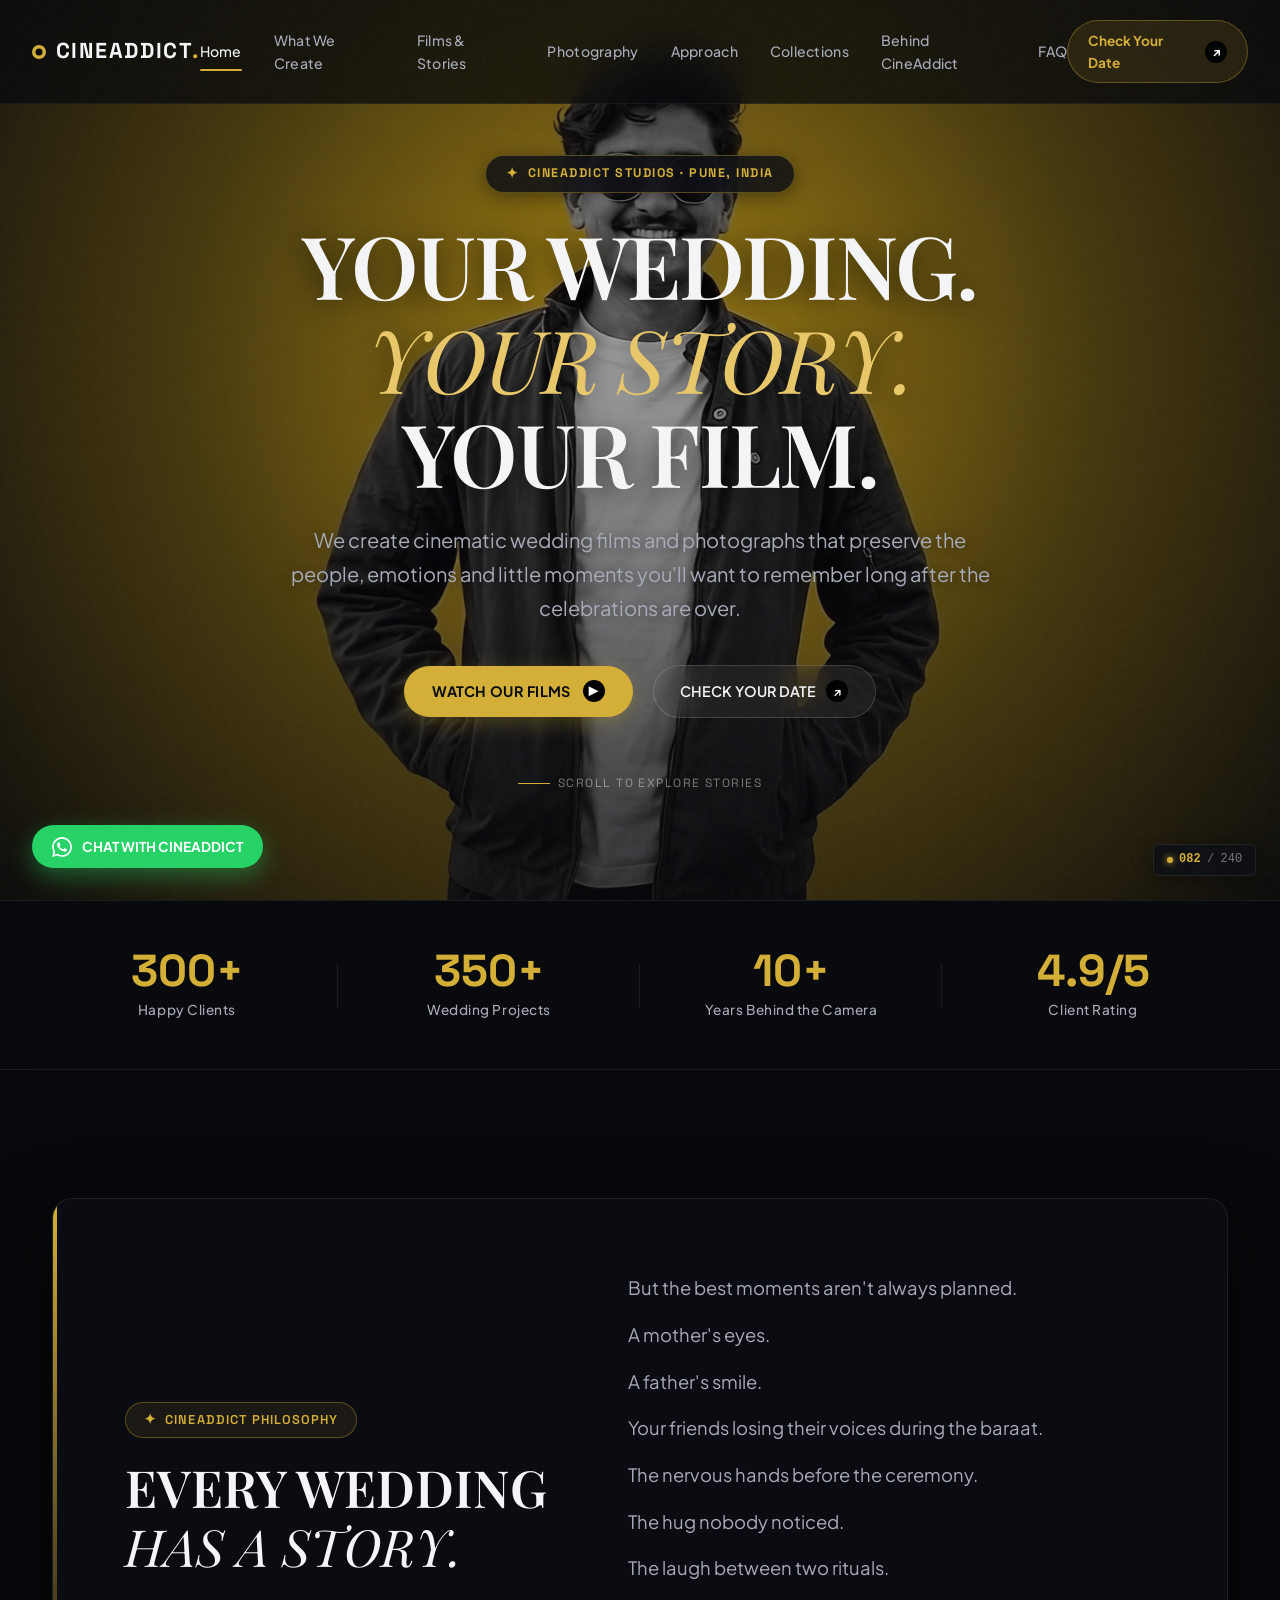
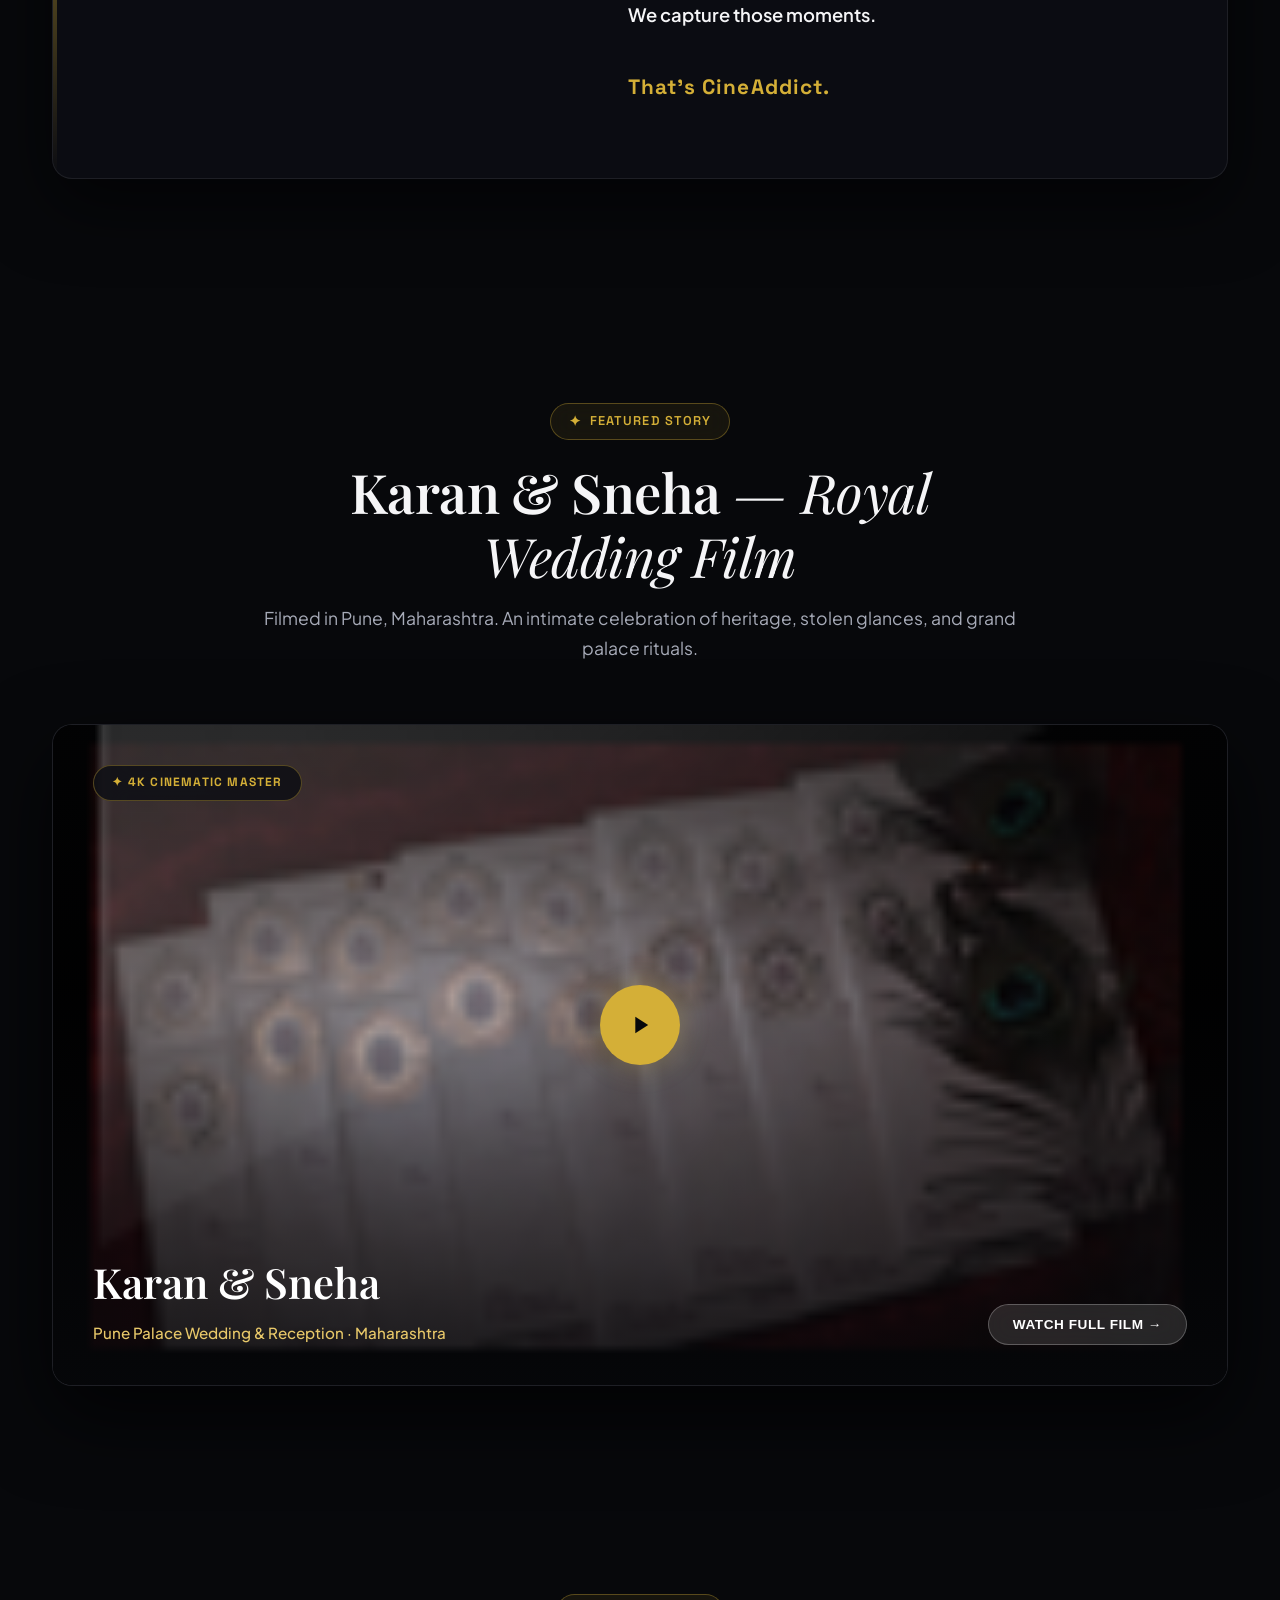
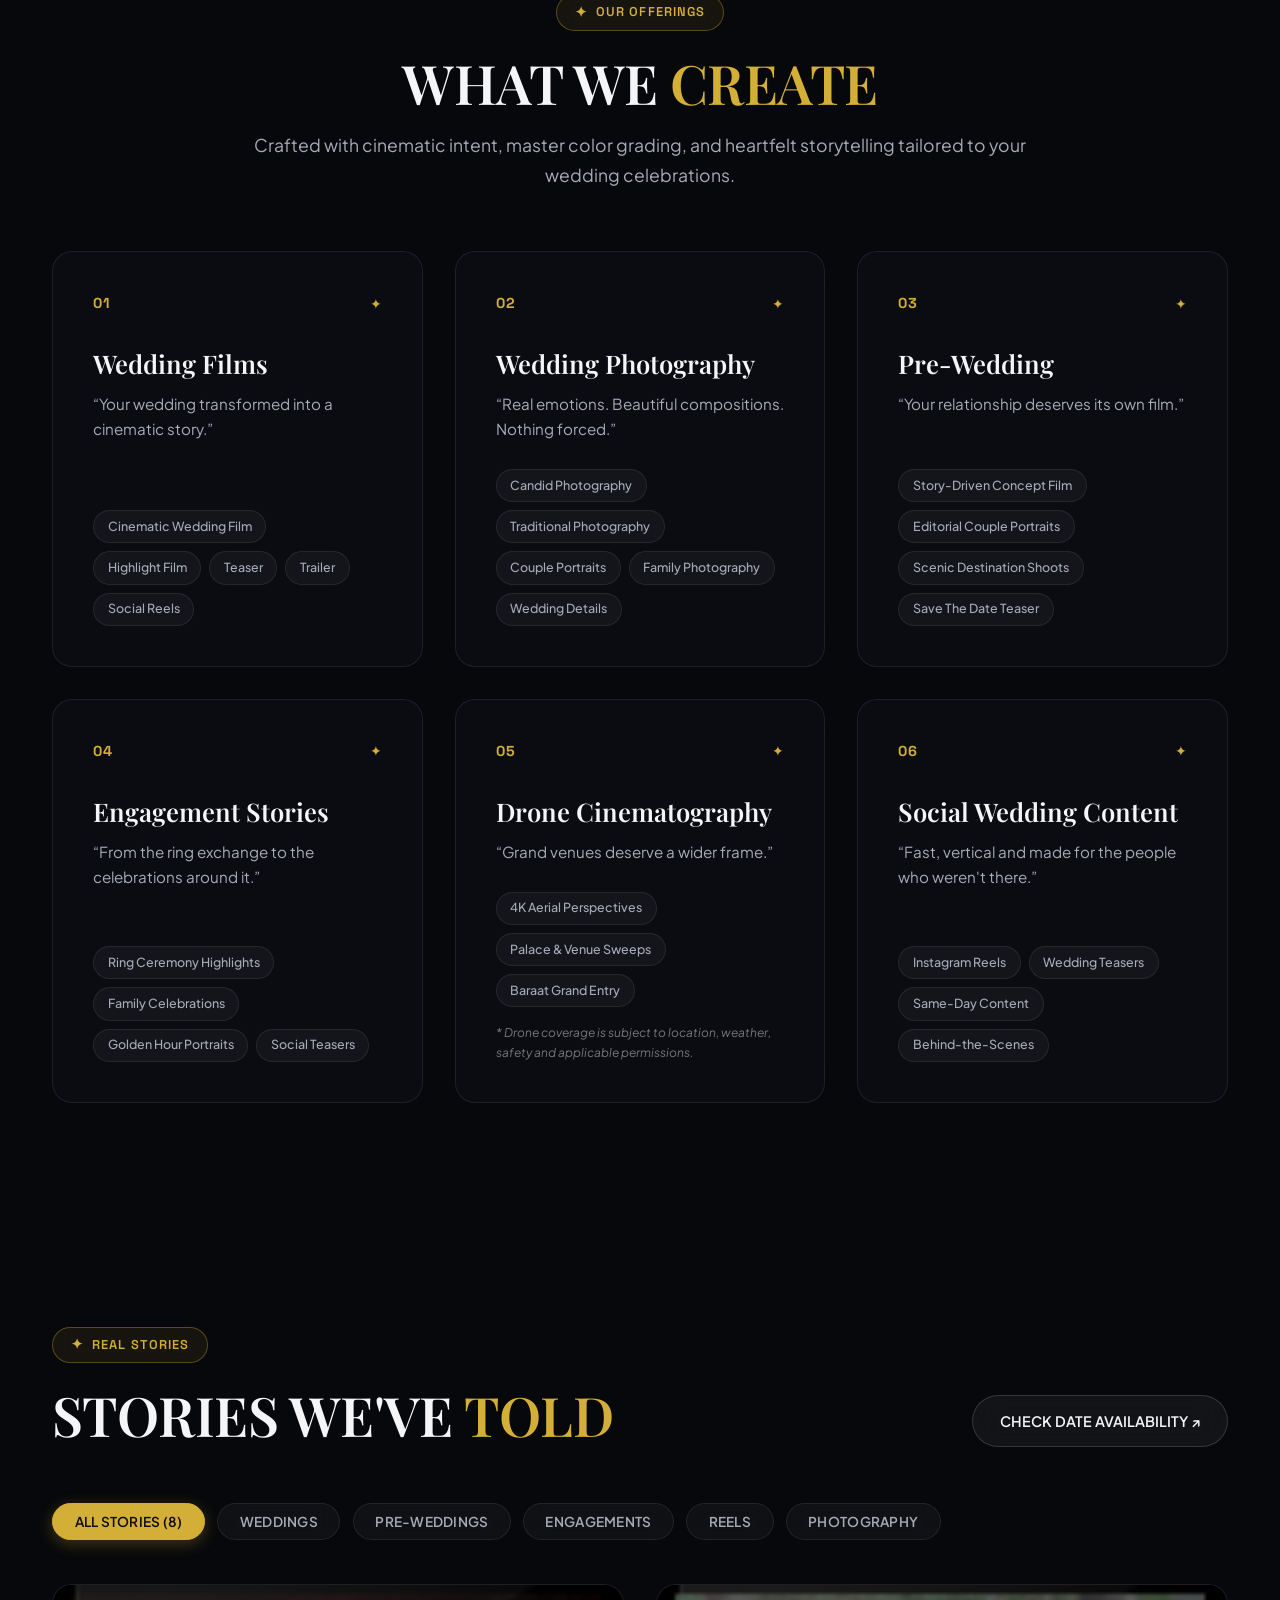
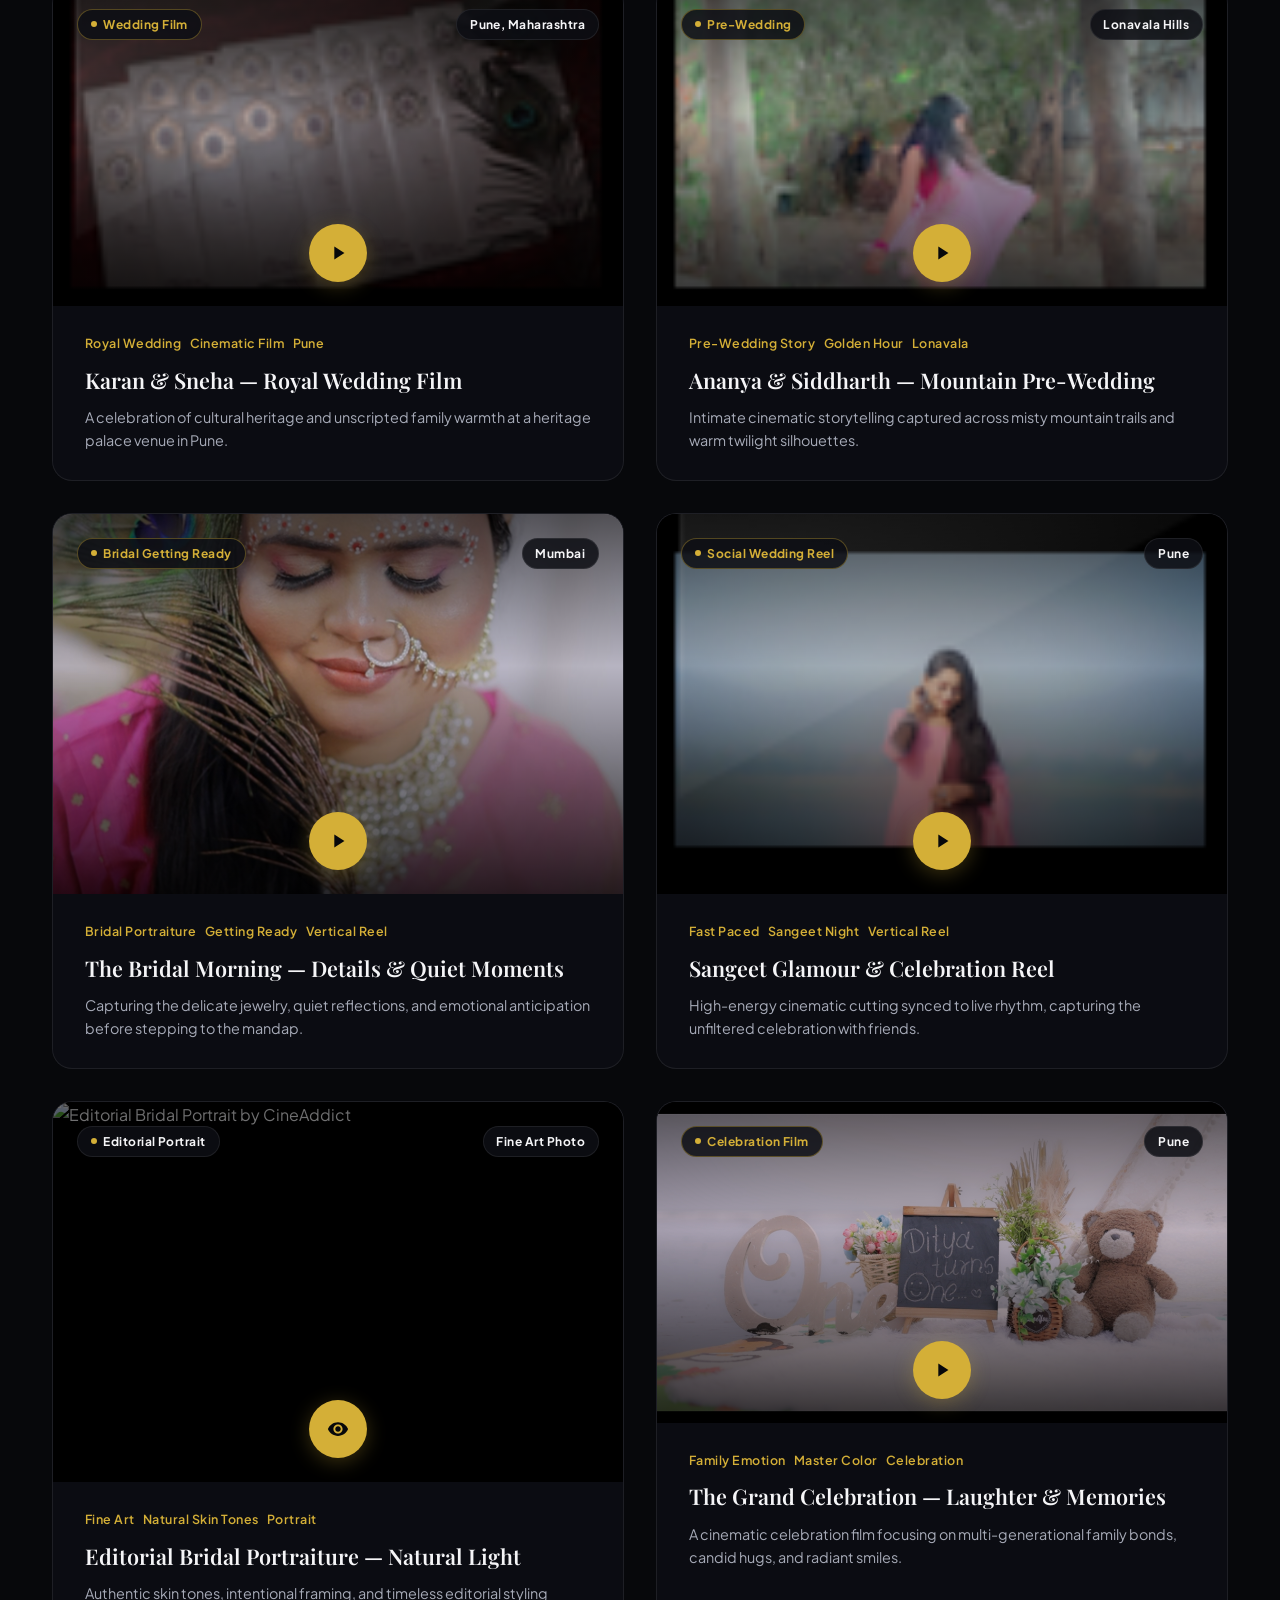
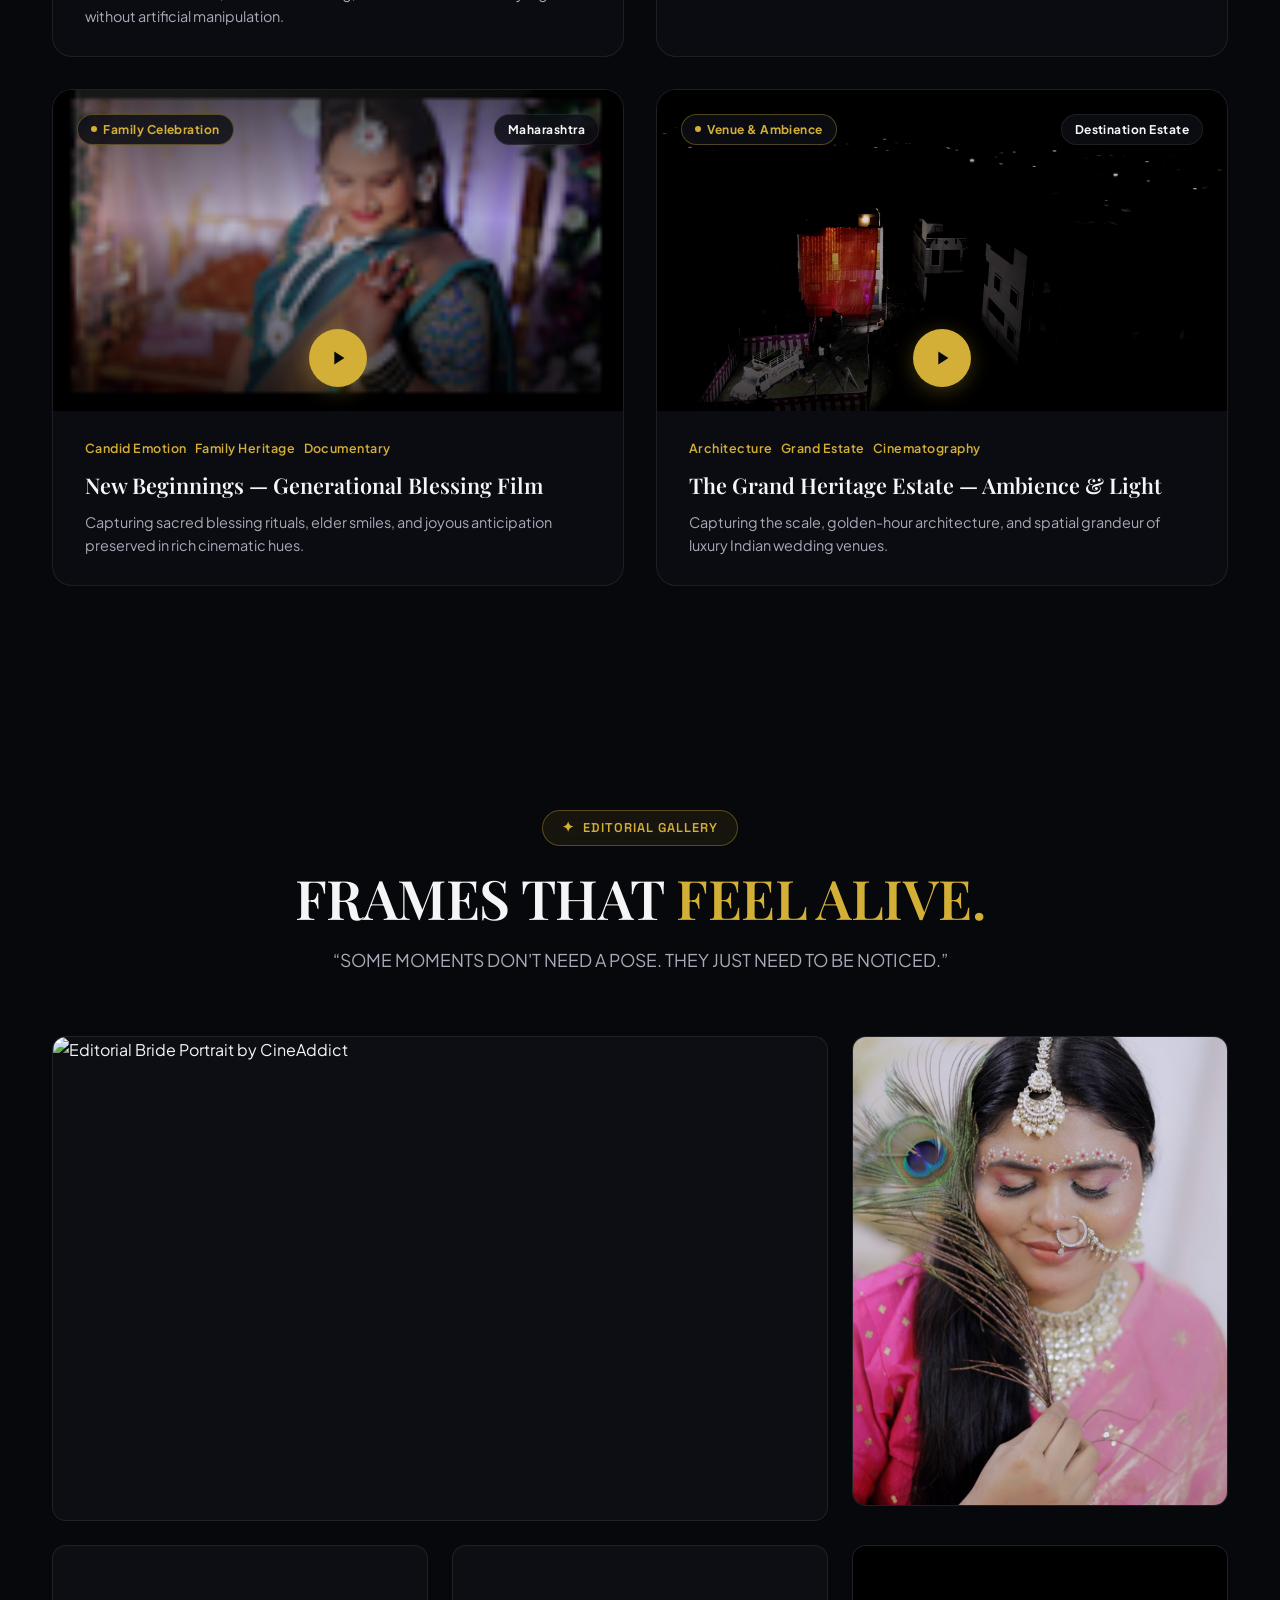
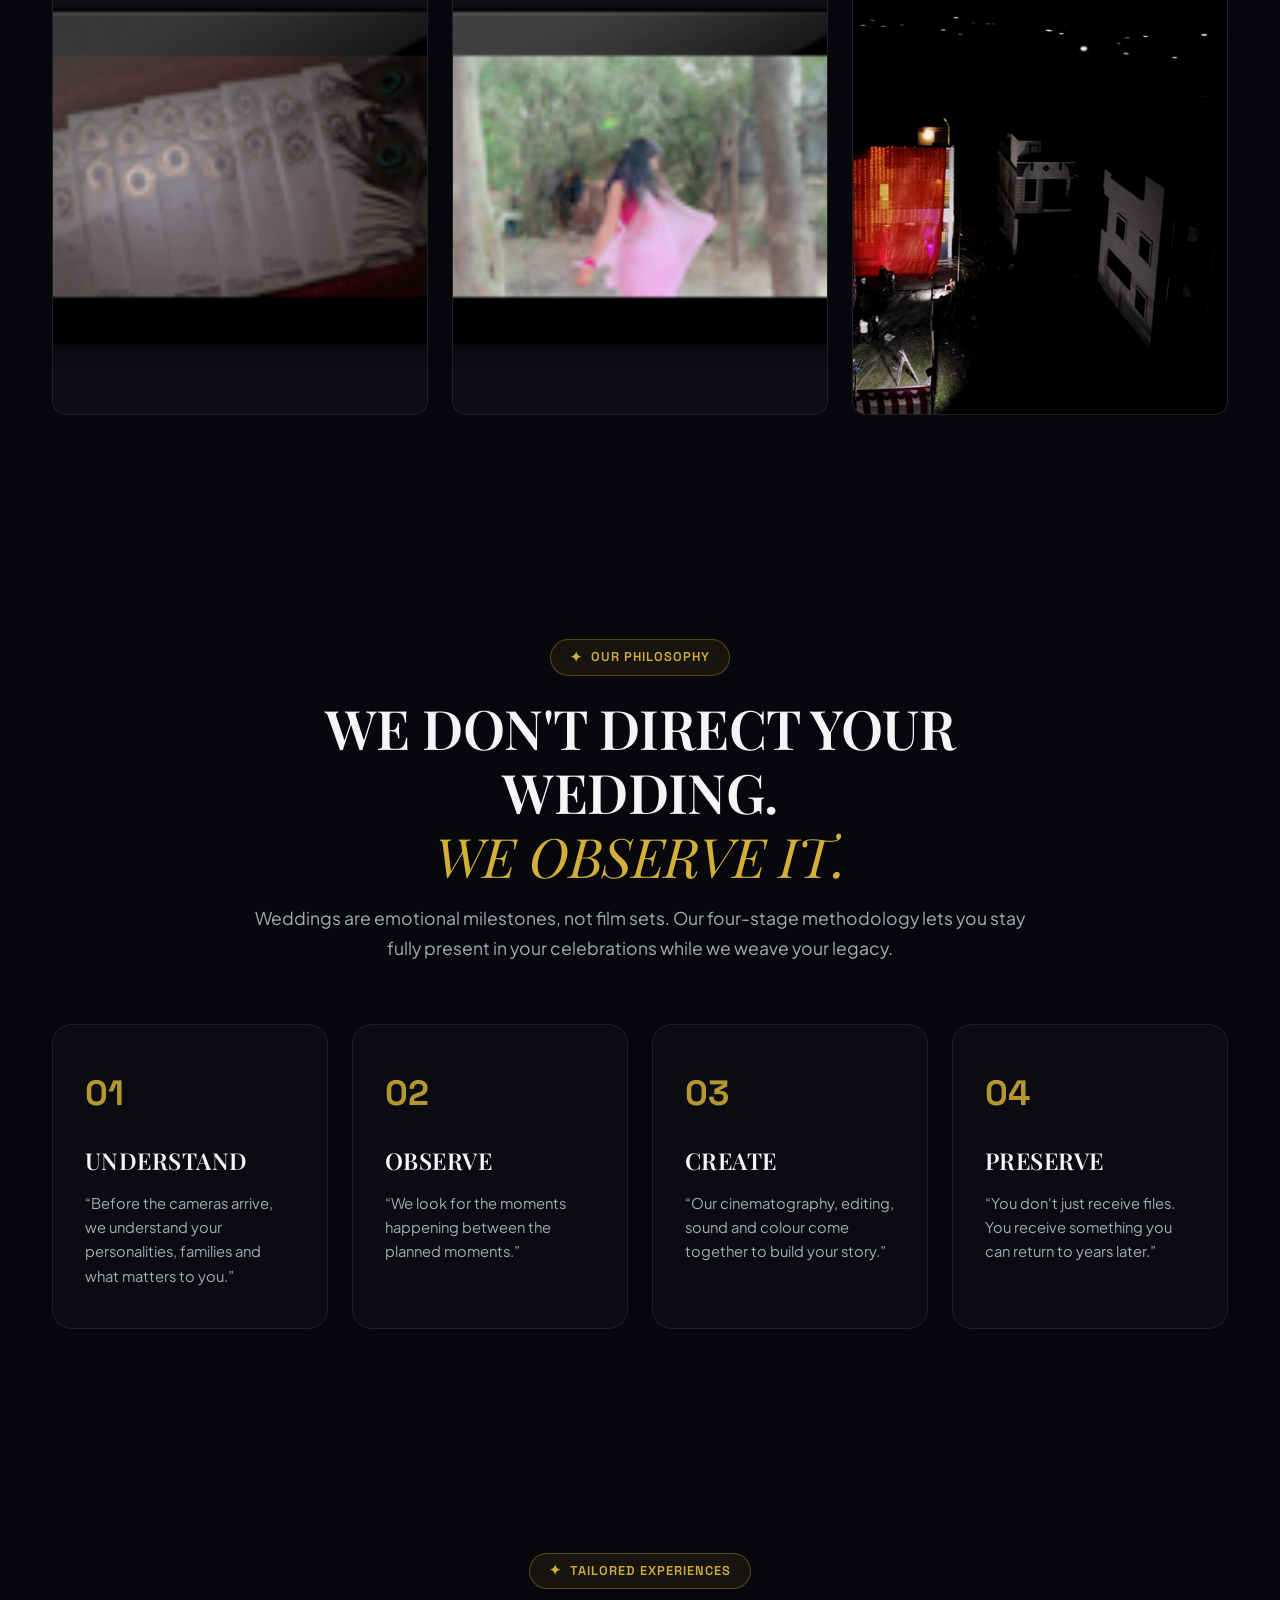
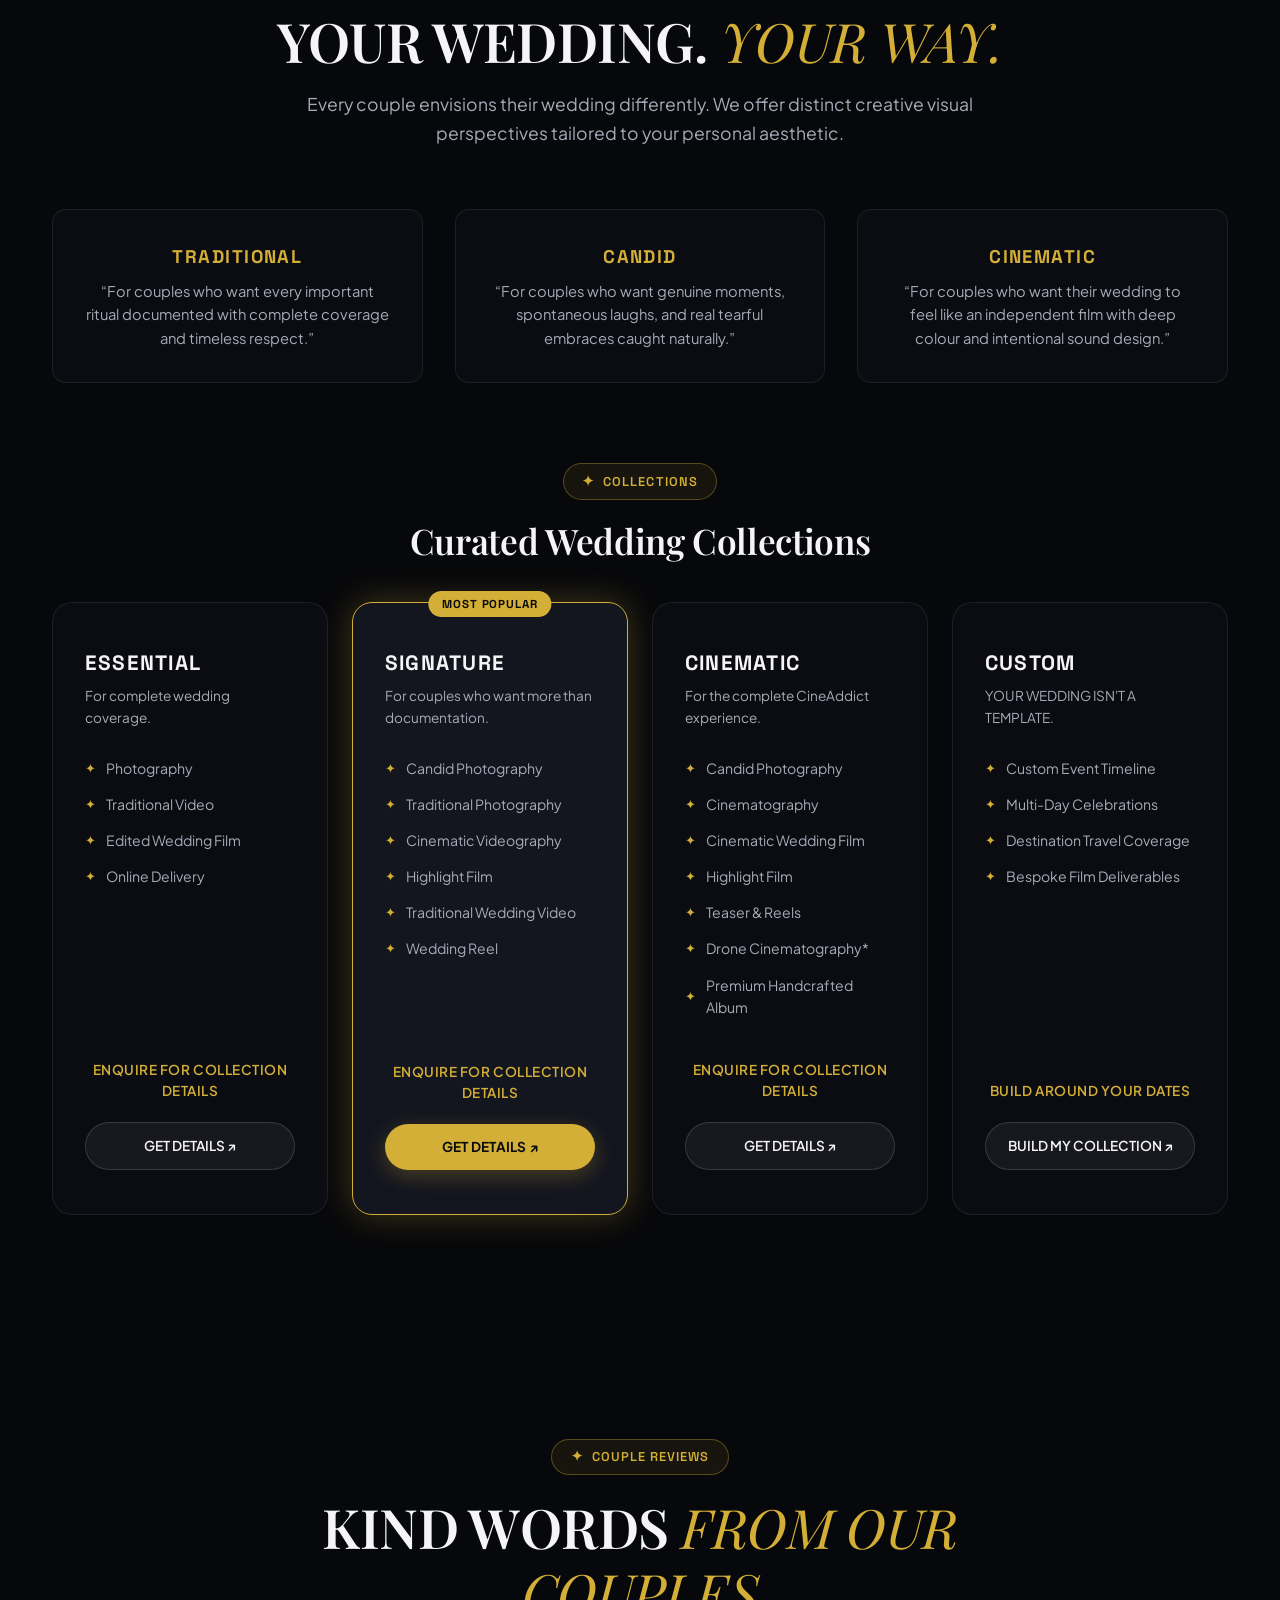
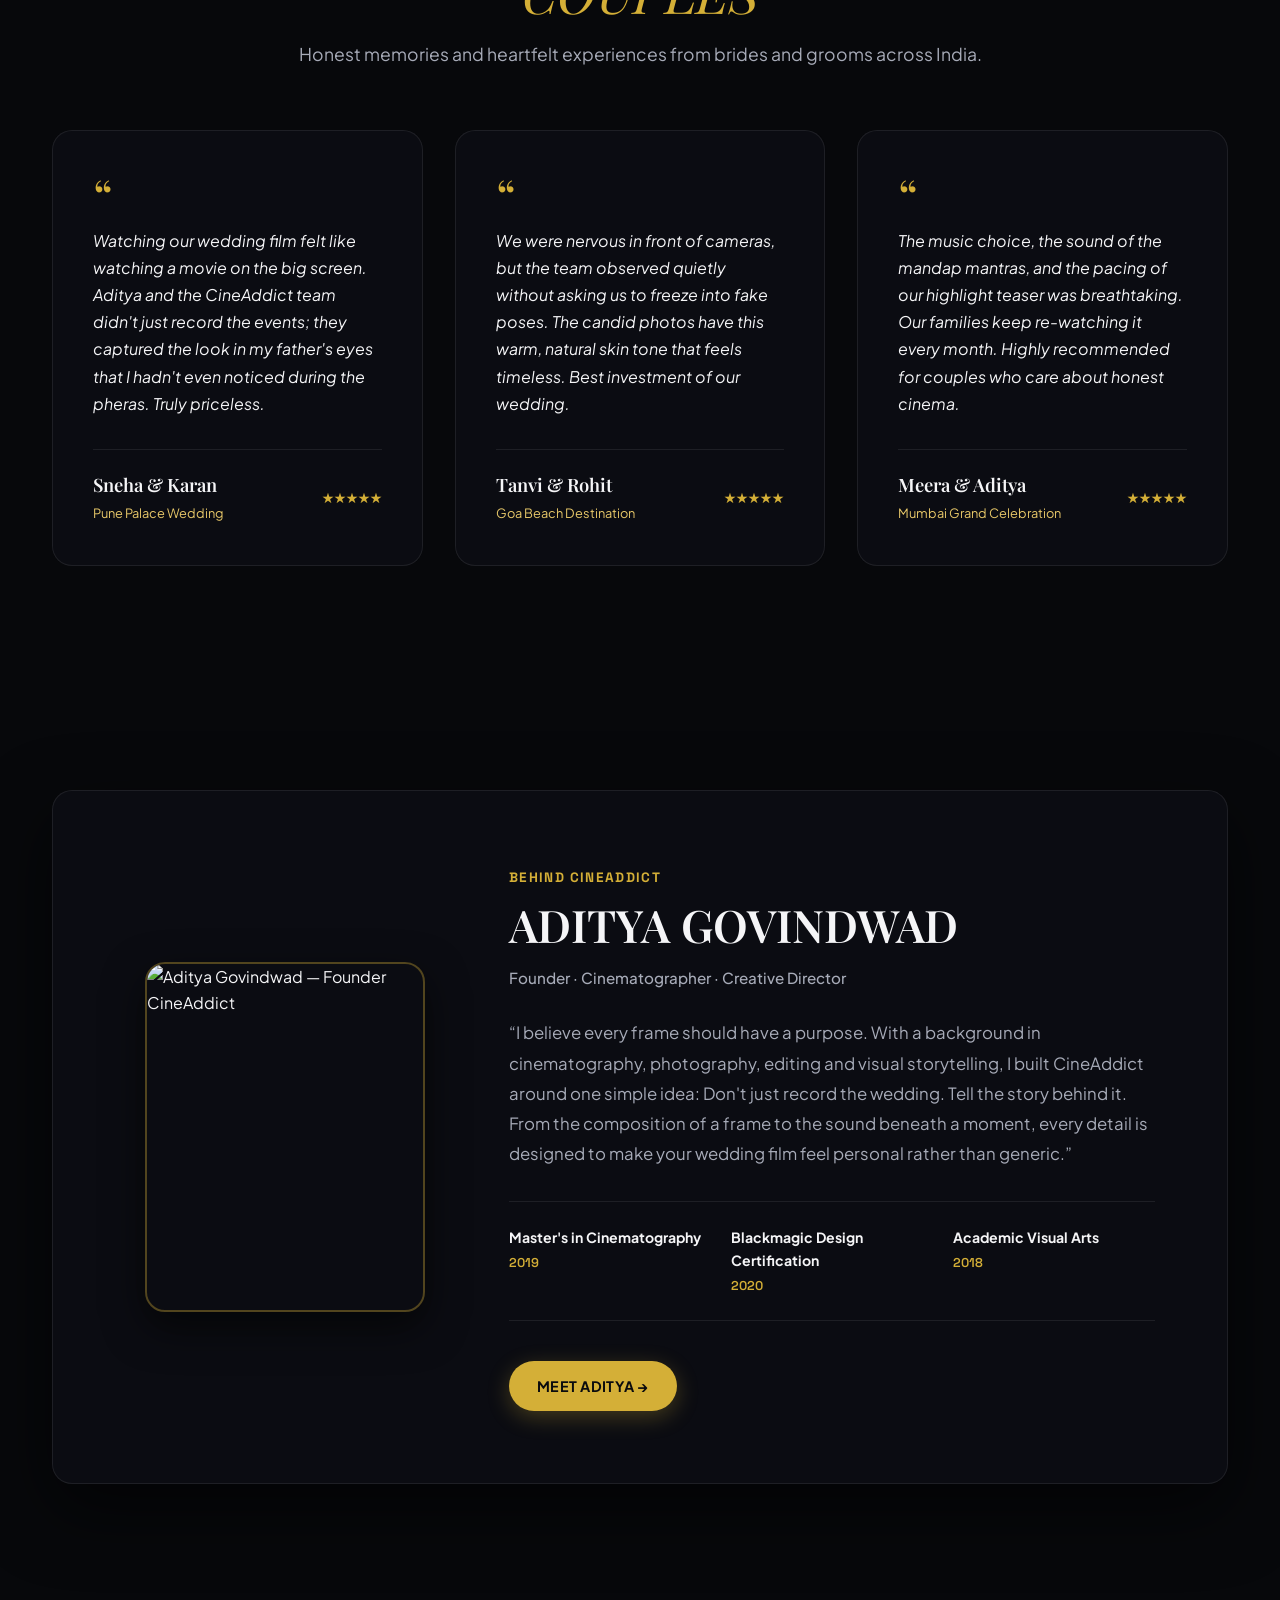
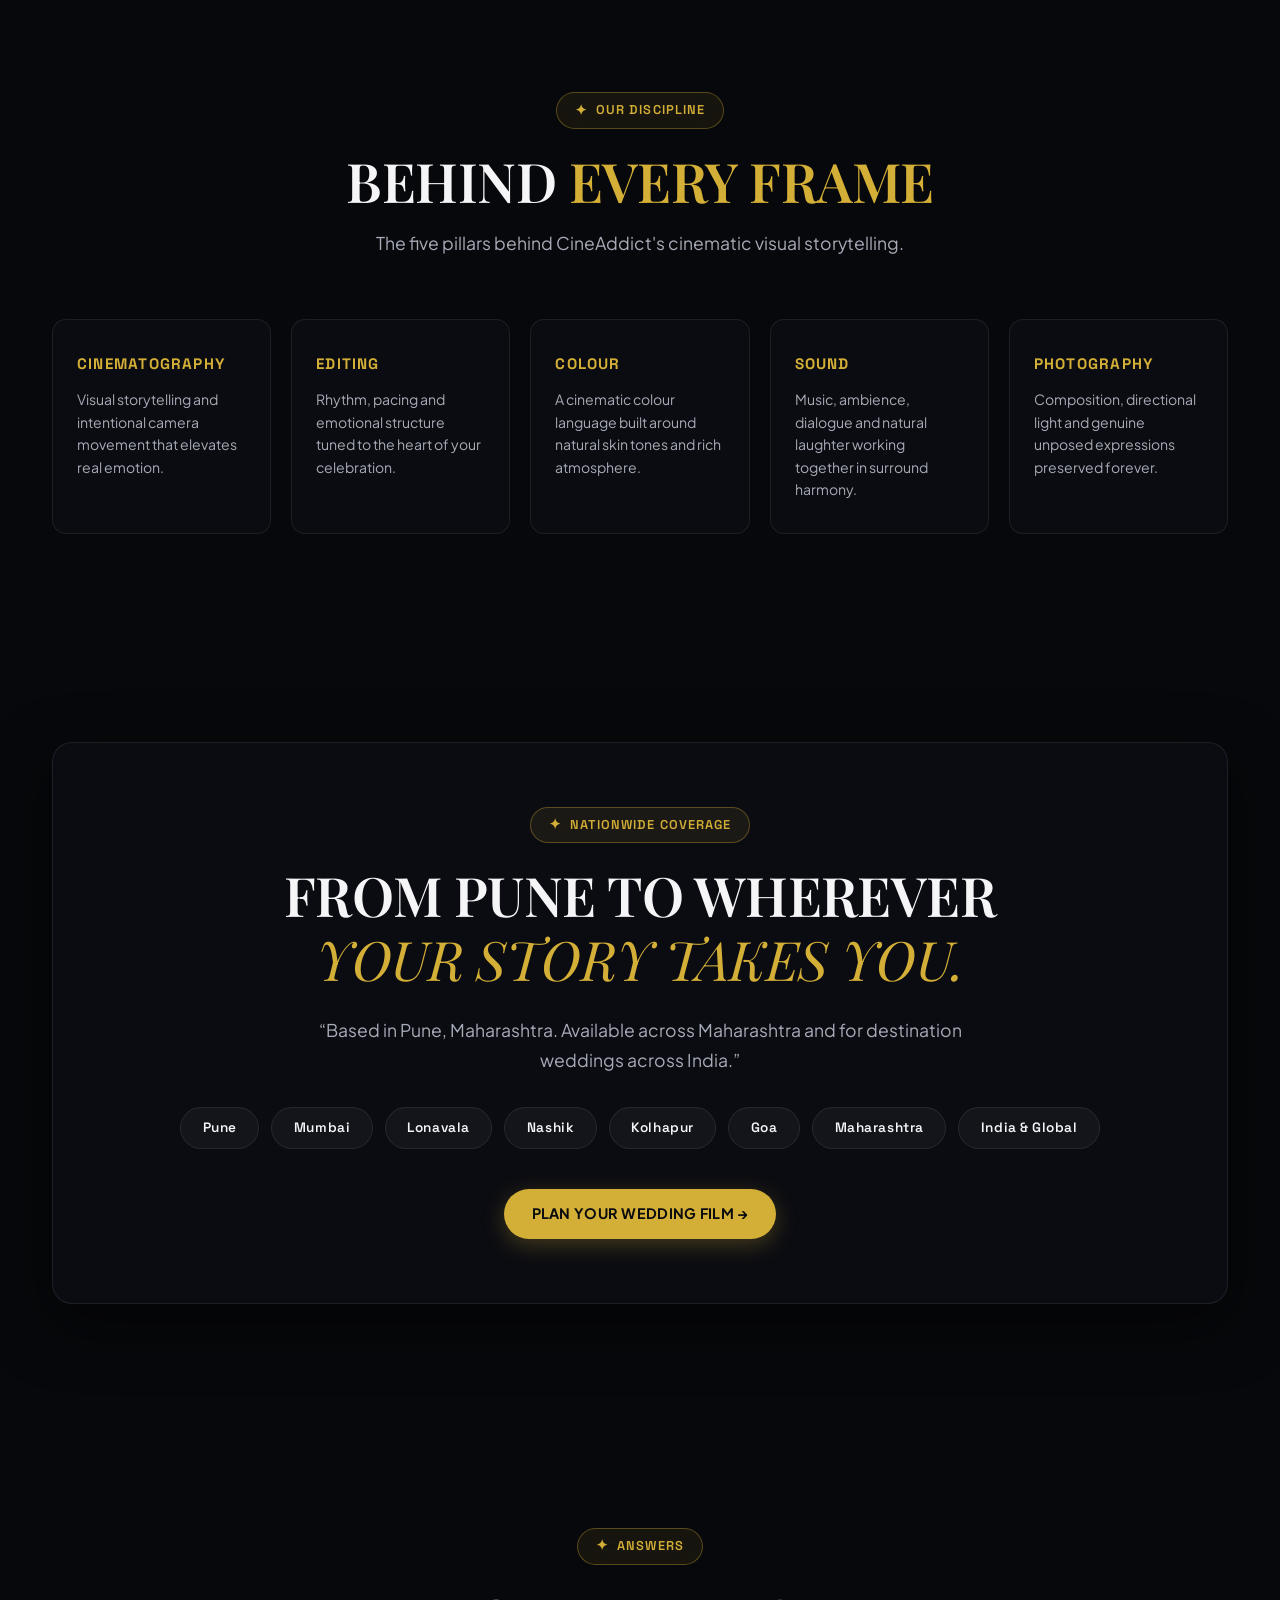
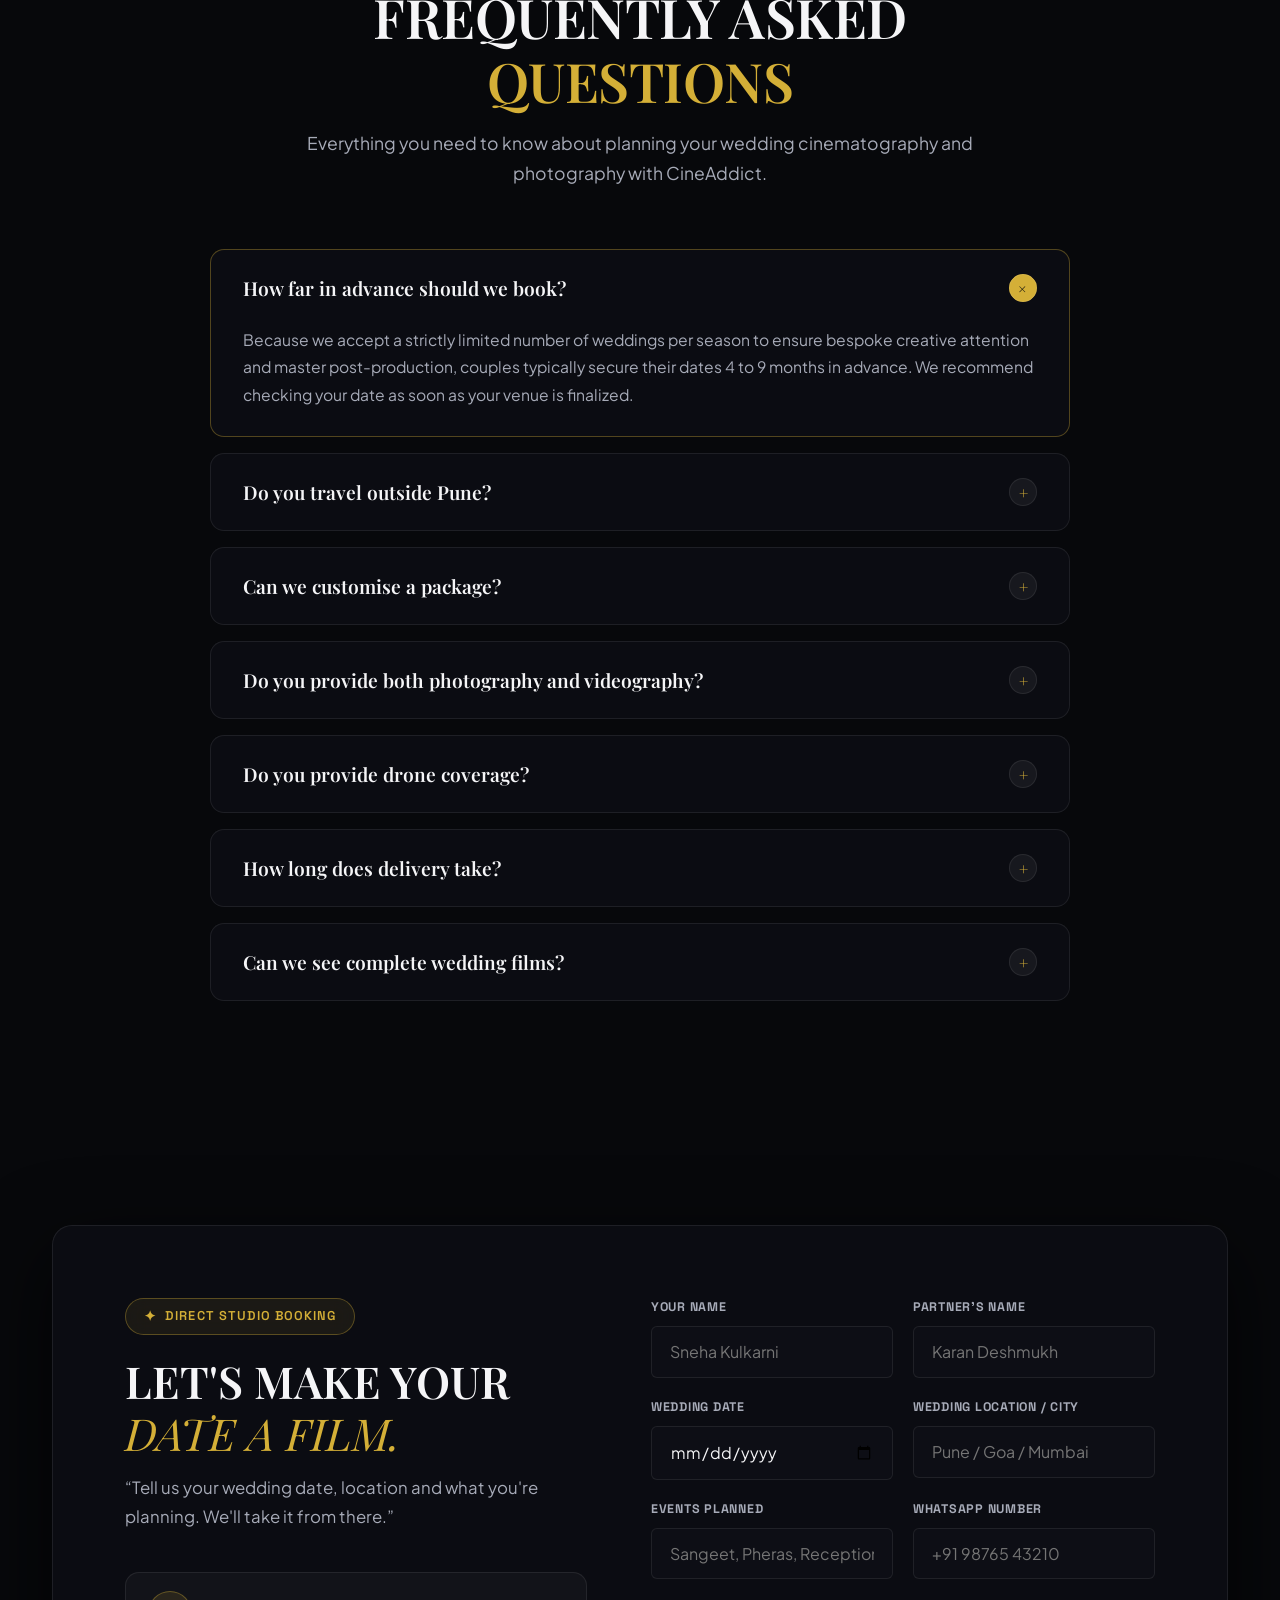
==== commit f130e80b: "Configure official WhatsApp contact number 7385229599 across all site funnels and landing pages" ====
--- a/index.html
+++ b/index.html
@@ -50,7 +50,7 @@
       "longitude": "73.8567"
     },
     "url": "https://adityabg.vercel.app",
-    "telephone": "+918888888888",
+    "telephone": "+917385229599",
     "priceRange": "₹₹₹",
     "openingHoursSpecification": [
       {
@@ -1201,7 +1201,7 @@
                 </p>
 
                 <div class="enquiry-quick-links">
-                  <a href="https://wa.me/918888888888?text=Hi%20CineAddict!%20I%20would%20like%20to%20check%20availability%20for%20our%20wedding%20date." target="_blank" rel="noopener noreferrer" class="enquiry-quick-card">
+                  <a href="https://wa.me/917385229599?text=Hi%20CineAddict!%20I%20would%20like%20to%20check%20availability%20for%20our%20wedding%20date." target="_blank" rel="noopener noreferrer" class="enquiry-quick-card">
                     <div class="quick-icon-circle">
                       <svg width="22" height="22" viewBox="0 0 24 24" fill="none" stroke="#d4af37" stroke-width="2">
                         <path d="M21 11.5a8.38 8.38 0 0 1-.9 3.8 8.5 8.5 0 0 1-7.6 4.7 8.38 8.38 0 0 1-3.8-.9L3 21l1.9-5.7a8.38 8.38 0 0 1-.9-3.8 8.5 8.5 0 0 1 4.7-7.6 8.38 8.38 0 0 1 3.8-.9h.5a8.48 8.48 0 0 1 8 8v.5z"/>
@@ -1209,7 +1209,7 @@
                     </div>
                     <div>
                       <span class="method-label">Direct WhatsApp</span>
-                      <span class="method-value">Chat with CineAddict</span>
+                      <span class="method-value">+91 73852 29599</span>
                     </div>
                     <span class="method-arrow">↗</span>
                   </a>
@@ -1284,7 +1284,7 @@
                     <button type="submit" class="btn-primary-gold form-submit-btn" id="submit-enquiry-btn">
                       <span>CHECK MY DATE ↗</span>
                     </button>
-                    <a href="https://wa.me/918888888888?text=Hi%20CineAddict!%20I%20would%20like%20to%20check%20availability%20for%20our%20wedding." target="_blank" rel="noopener noreferrer" class="form-whatsapp-btn" id="direct-whatsapp-link">
+                    <a href="https://wa.me/917385229599?text=Hi%20CineAddict!%20I%20would%20like%20to%20check%20availability%20for%20our%20wedding." target="_blank" rel="noopener noreferrer" class="form-whatsapp-btn" id="direct-whatsapp-link">
                       <span>CHAT WITH CINEADDICT ON WHATSAPP</span>
                     </a>
                   </div>
@@ -1338,7 +1338,7 @@
               <div class="footer-links">
                 <a href="https://instagram.com" target="_blank" rel="noopener">Instagram ↗</a>
                 <a href="https://youtube.com" target="_blank" rel="noopener">YouTube ↗</a>
-                <a href="https://wa.me/918888888888" target="_blank" rel="noopener">WhatsApp ↗</a>
+                <a href="https://wa.me/917385229599" target="_blank" rel="noopener">WhatsApp ↗</a>
                 <a href="mailto:adityagovindwad02@gmail.com">Email ↗</a>
               </div>
             </div>
@@ -1357,7 +1357,7 @@
 
       <!-- ==================== CONVERSION WIDGETS ==================== -->
       <!-- Floating WhatsApp Button -->
-      <a href="https://wa.me/918888888888?text=Hi%20CineAddict!%20I%20would%20like%20to%20check%20availability%20for%20our%20wedding%20date." target="_blank" rel="noopener noreferrer" class="whatsapp-float-btn" id="whatsapp-floating-btn" aria-label="Chat with CineAddict on WhatsApp">
+      <a href="https://wa.me/917385229599?text=Hi%20CineAddict!%20I%20would%20like%20to%20check%20availability%20for%20our%20wedding%20date." target="_blank" rel="noopener noreferrer" class="whatsapp-float-btn" id="whatsapp-floating-btn" aria-label="Chat with CineAddict on WhatsApp">
         <svg width="20" height="20" viewBox="0 0 24 24" fill="#ffffff">
           <path d="M.057 24l1.687-6.163c-1.041-1.804-1.588-3.849-1.587-5.946.003-6.556 5.338-11.891 11.893-11.891 3.181.001 6.167 1.24 8.413 3.488 2.245 2.248 3.481 5.236 3.48 8.414-.003 6.557-5.338 11.892-11.893 11.892-1.99-.001-3.951-.5-5.688-1.448l-6.305 1.654zm6.597-3.807c1.676.995 3.276 1.591 5.392 1.592 5.448 0 9.886-4.434 9.889-9.885.002-5.462-4.415-9.89-9.881-9.892-5.452 0-9.887 4.434-9.889 9.884-.001 2.225.651 3.891 1.746 5.634l-.999 3.648 3.742-.981zm11.387-5.464c-.074-.124-.272-.198-.57-.347-.297-.149-1.758-.868-2.031-.967-.272-.099-.47-.149-.669.149-.198.297-.768.967-.941 1.165-.173.198-.347.223-.644.074-.297-.149-1.255-.462-2.39-1.475-.883-.788-1.48-1.761-1.653-2.059-.173-.297-.018-.458.13-.606.134-.133.297-.347.446-.521.151-.172.2-.296.3-.495.099-.198.05-.372-.025-.521-.075-.148-.669-1.611-.916-2.206-.242-.579-.487-.501-.669-.51l-.57-.01c-.198 0-.52.074-.792.372s-1.04 1.016-1.04 2.479 1.065 2.876 1.213 3.074c.149.198 2.095 3.2 5.076 4.487.709.306 1.263.489 1.694.626.712.226 1.36.194 1.872.118.571-.085 1.758-.719 2.006-1.413.248-.695.248-1.29.173-1.414z"/>
         </svg>
@@ -1370,7 +1370,7 @@
           <a href="#enquiry" class="mobile-sticky-btn">
             <span>CHECK WEDDING DATE ↗</span>
           </a>
-          <a href="https://wa.me/918888888888?text=Hi%20CineAddict!%20I%20would%20like%20to%20check%20availability%20for%20our%20wedding%20date." target="_blank" rel="noopener noreferrer" class="mobile-whatsapp-icon-btn" aria-label="WhatsApp CineAddict">
+          <a href="https://wa.me/917385229599?text=Hi%20CineAddict!%20I%20would%20like%20to%20check%20availability%20for%20our%20wedding%20date." target="_blank" rel="noopener noreferrer" class="mobile-whatsapp-icon-btn" aria-label="WhatsApp CineAddict">
             <svg width="22" height="22" viewBox="0 0 24 24" fill="#ffffff">
               <path d="M.057 24l1.687-6.163c-1.041-1.804-1.588-3.849-1.587-5.946.003-6.556 5.338-11.891 11.893-11.891 3.181.001 6.167 1.24 8.413 3.488 2.245 2.248 3.481 5.236 3.48 8.414-.003 6.557-5.338 11.892-11.893 11.892-1.99-.001-3.951-.5-5.688-1.448l-6.305 1.654zm6.597-3.807c1.676.995 3.276 1.591 5.392 1.592 5.448 0 9.886-4.434 9.889-9.885.002-5.462-4.415-9.89-9.881-9.892-5.452 0-9.887 4.434-9.889 9.884-.001 2.225.651 3.891 1.746 5.634l-.999 3.648 3.742-.981zm11.387-5.464c-.074-.124-.272-.198-.57-.347-.297-.149-1.758-.868-2.031-.967-.272-.099-.47-.149-.669.149-.198.297-.768.967-.941 1.165-.173.198-.347.223-.644.074-.297-.149-1.255-.462-2.39-1.475-.883-.788-1.48-1.761-1.653-2.059-.173-.297-.018-.458.13-.606.134-.133.297-.347.446-.521.151-.172.2-.296.3-.495.099-.198.05-.372-.025-.521-.075-.148-.669-1.611-.916-2.206-.242-.579-.487-.501-.669-.51l-.57-.01c-.198 0-.52.074-.792.372s-1.04 1.016-1.04 2.479 1.065 2.876 1.213 3.074c.149.198 2.095 3.2 5.076 4.487.709.306 1.263.489 1.694.626.712.226 1.36.194 1.872.118.571-.085 1.758-.719 2.006-1.413.248-.695.248-1.29.173-1.414z"/>
             </svg>
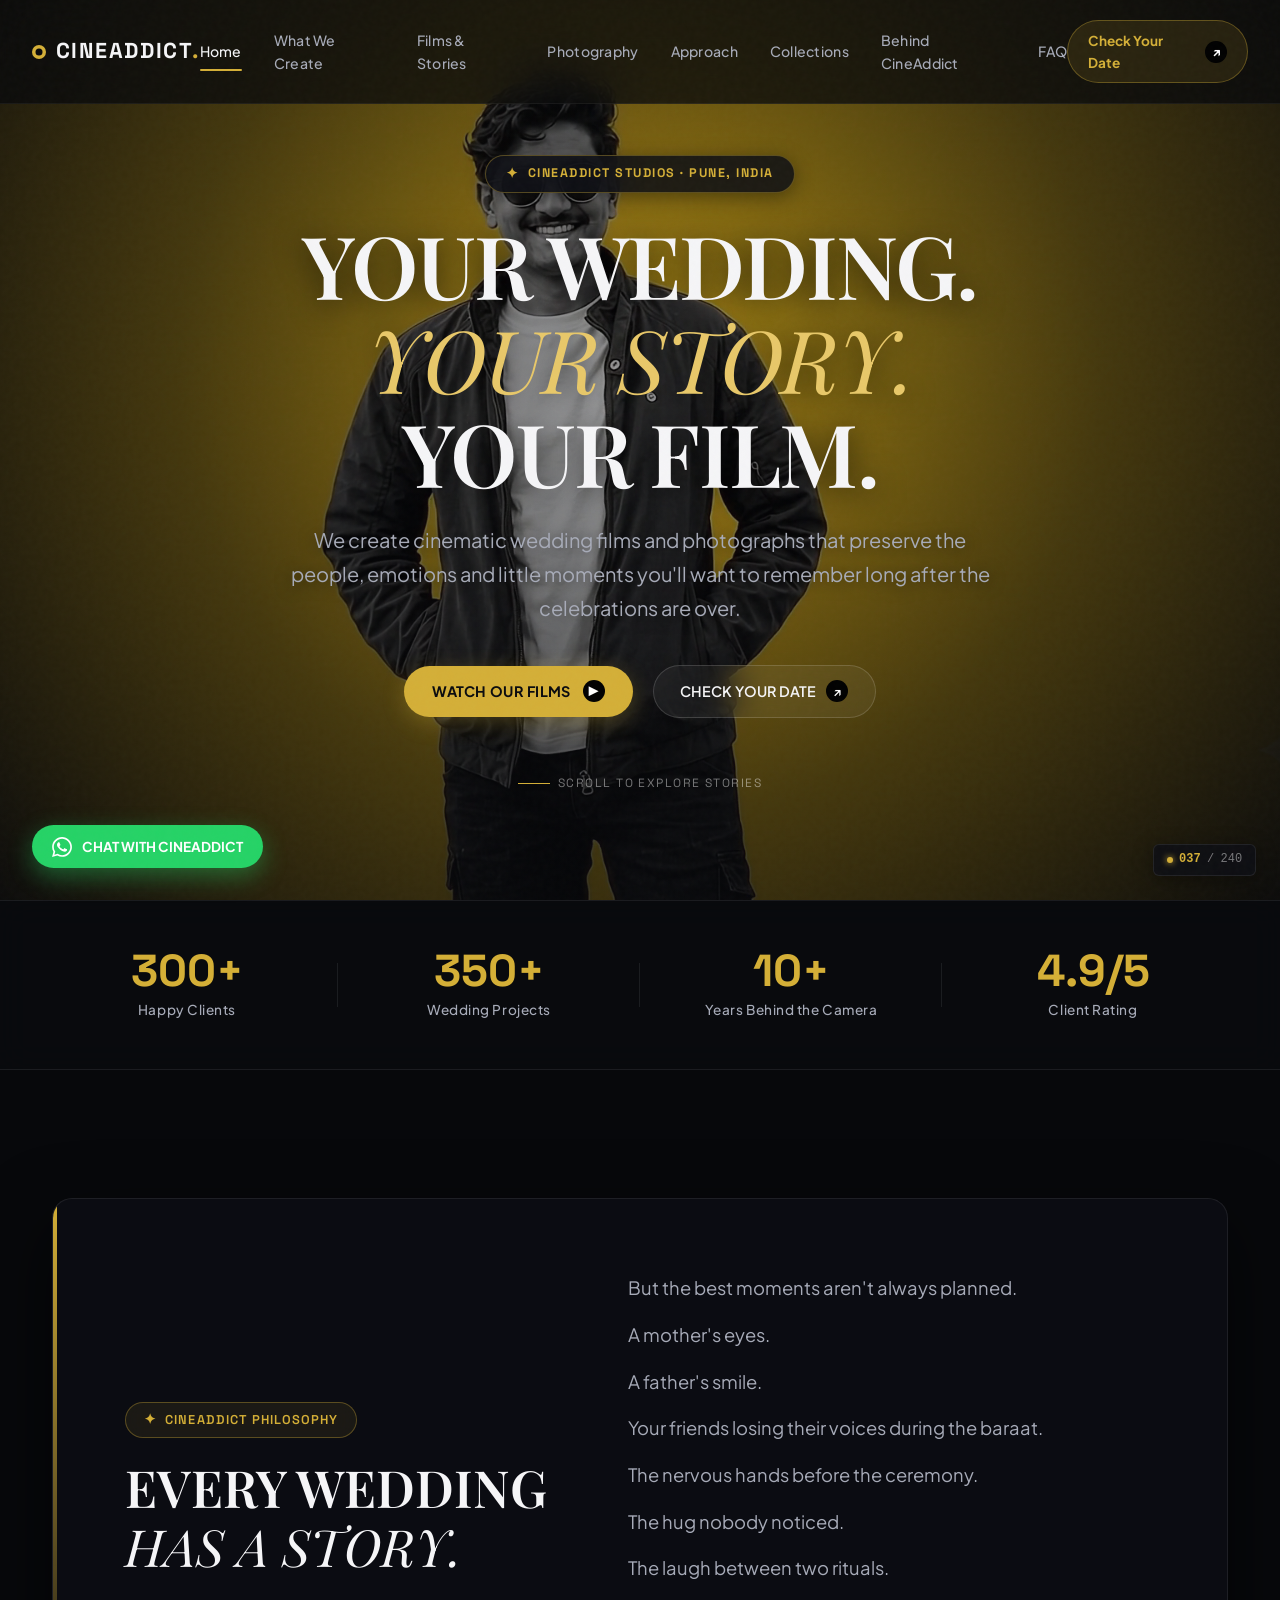
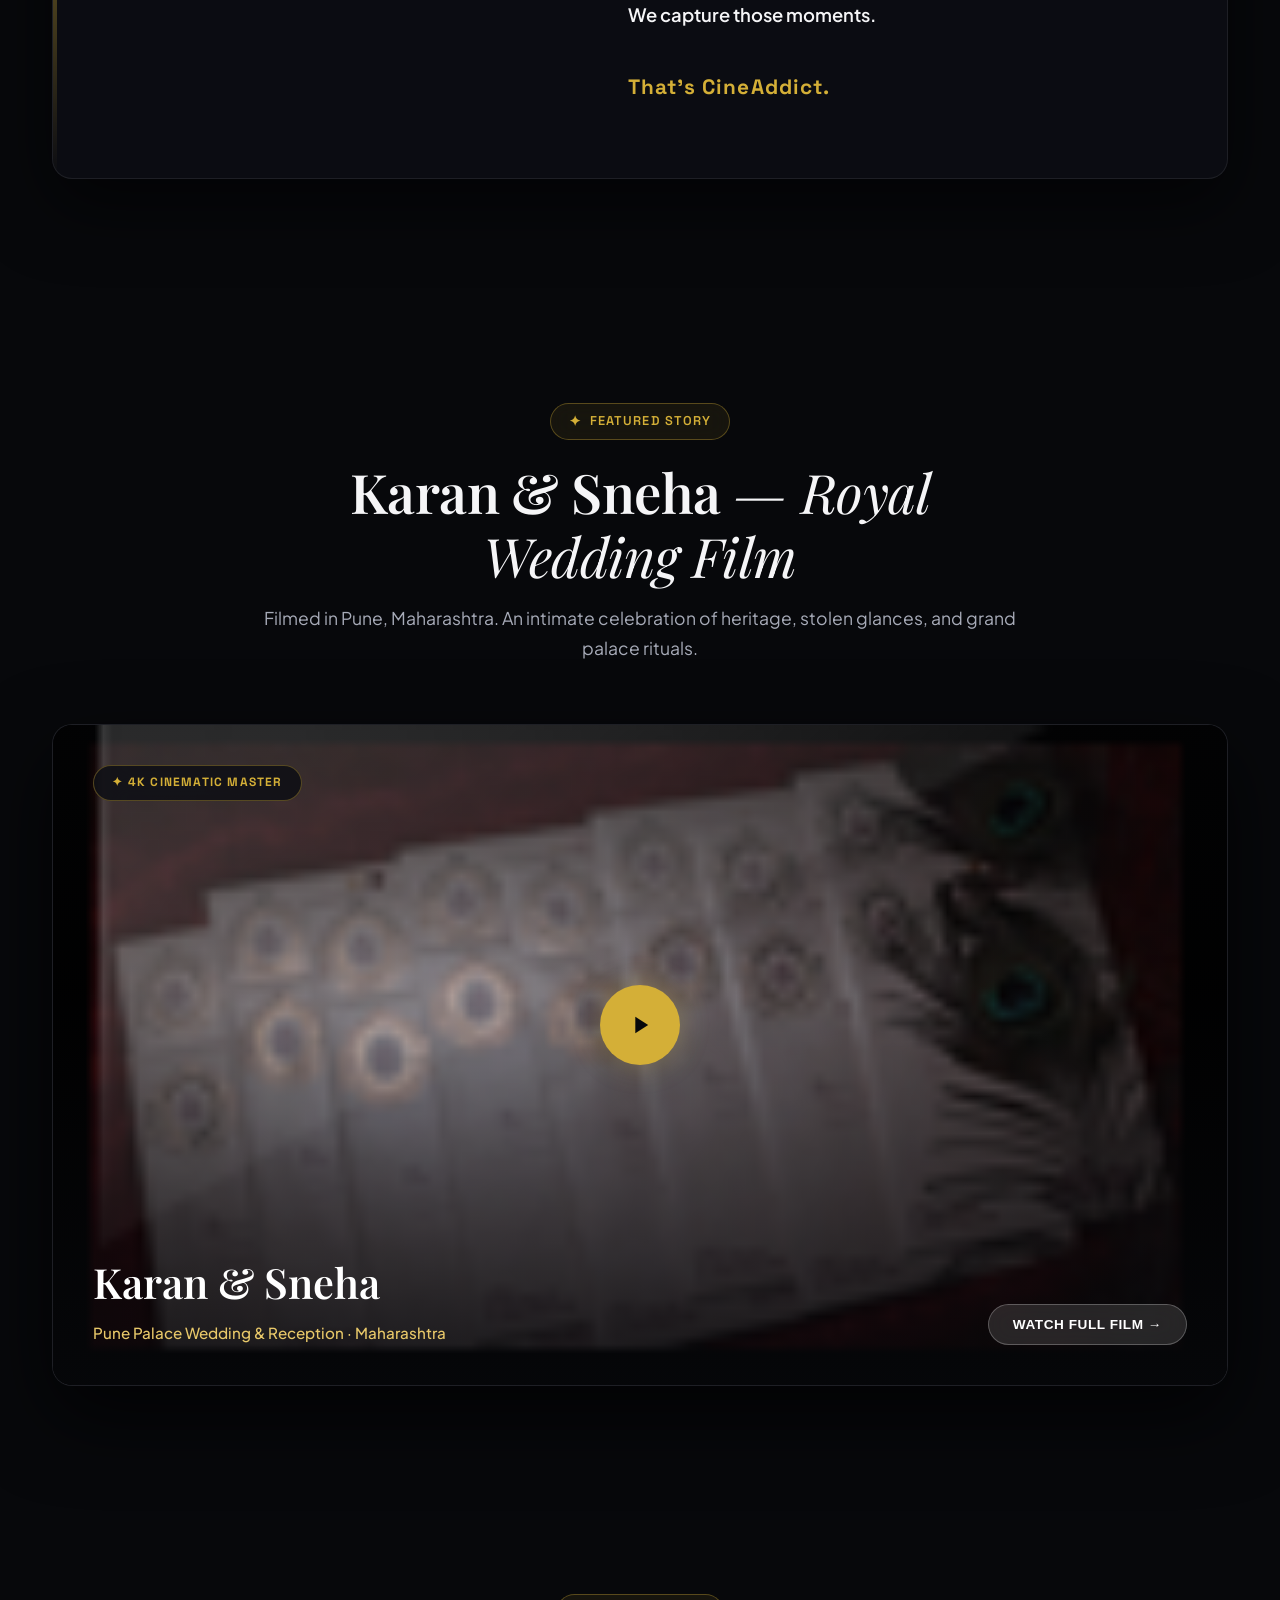
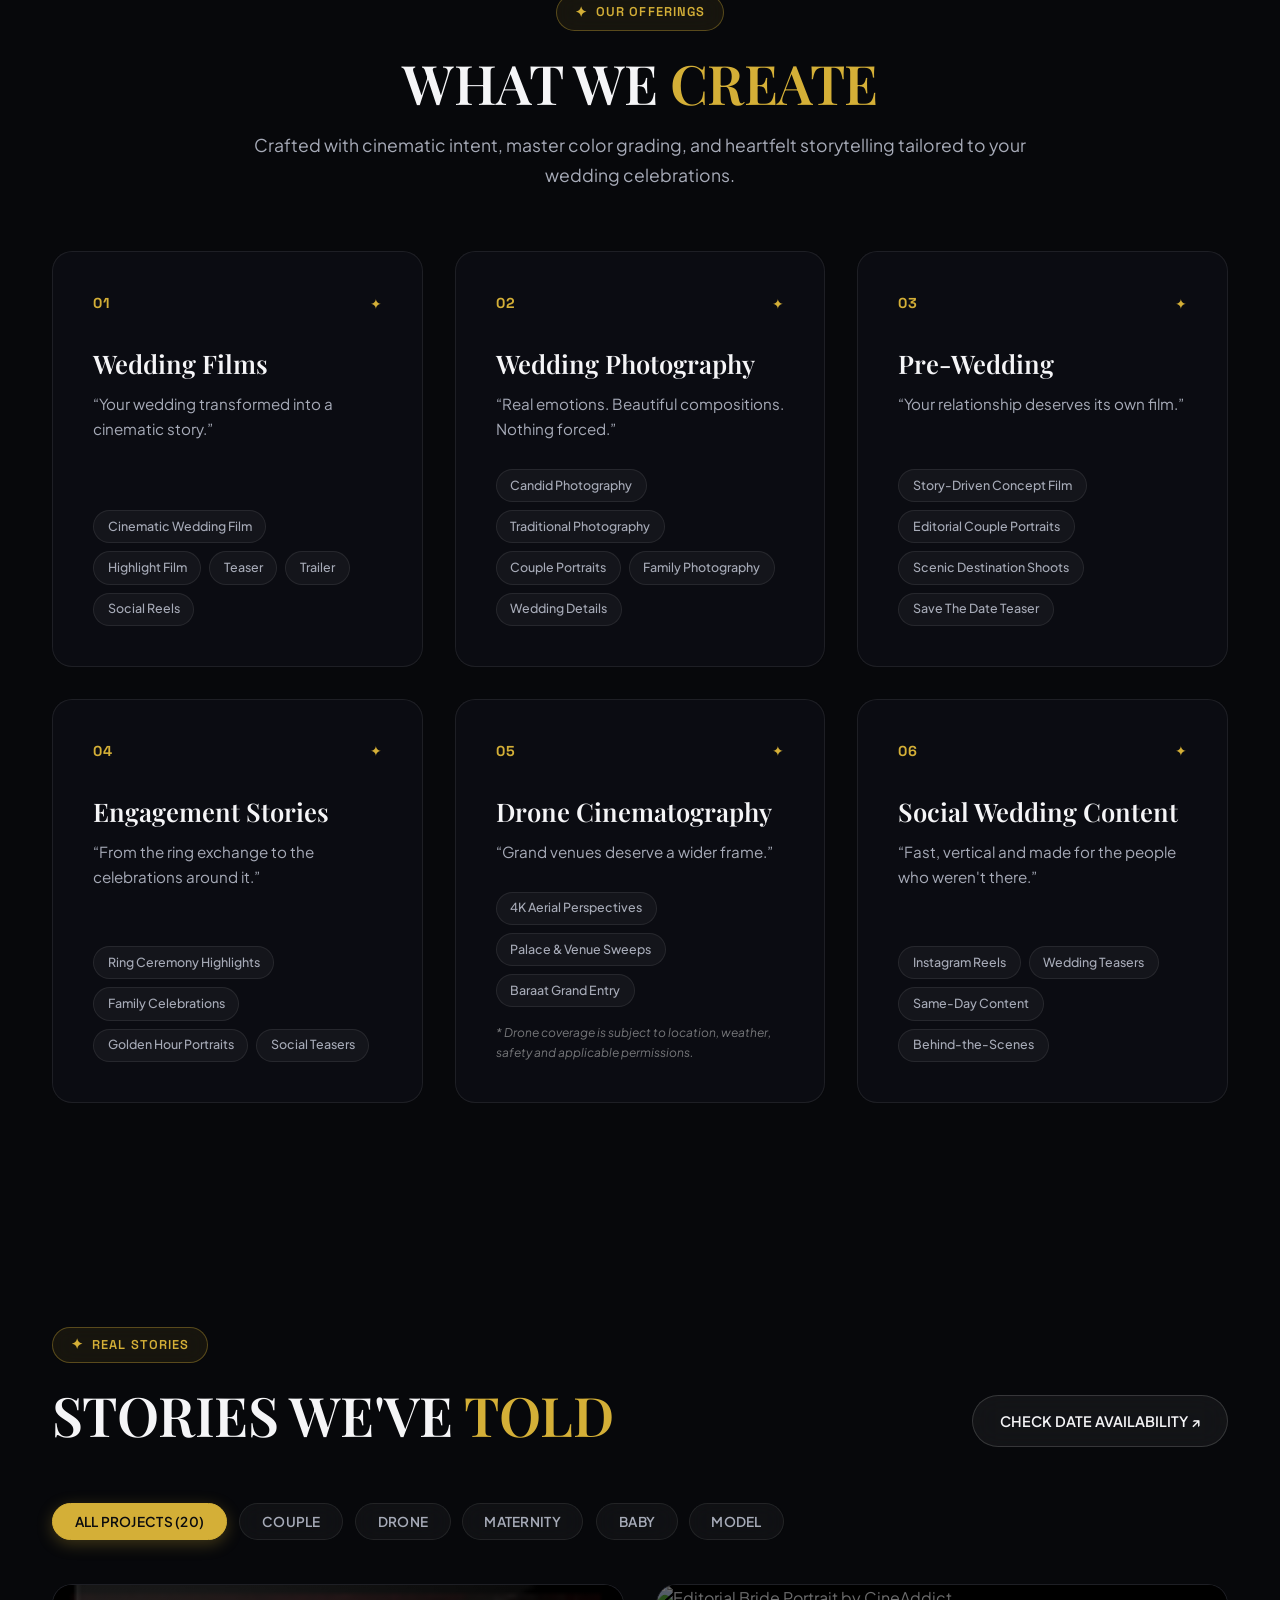
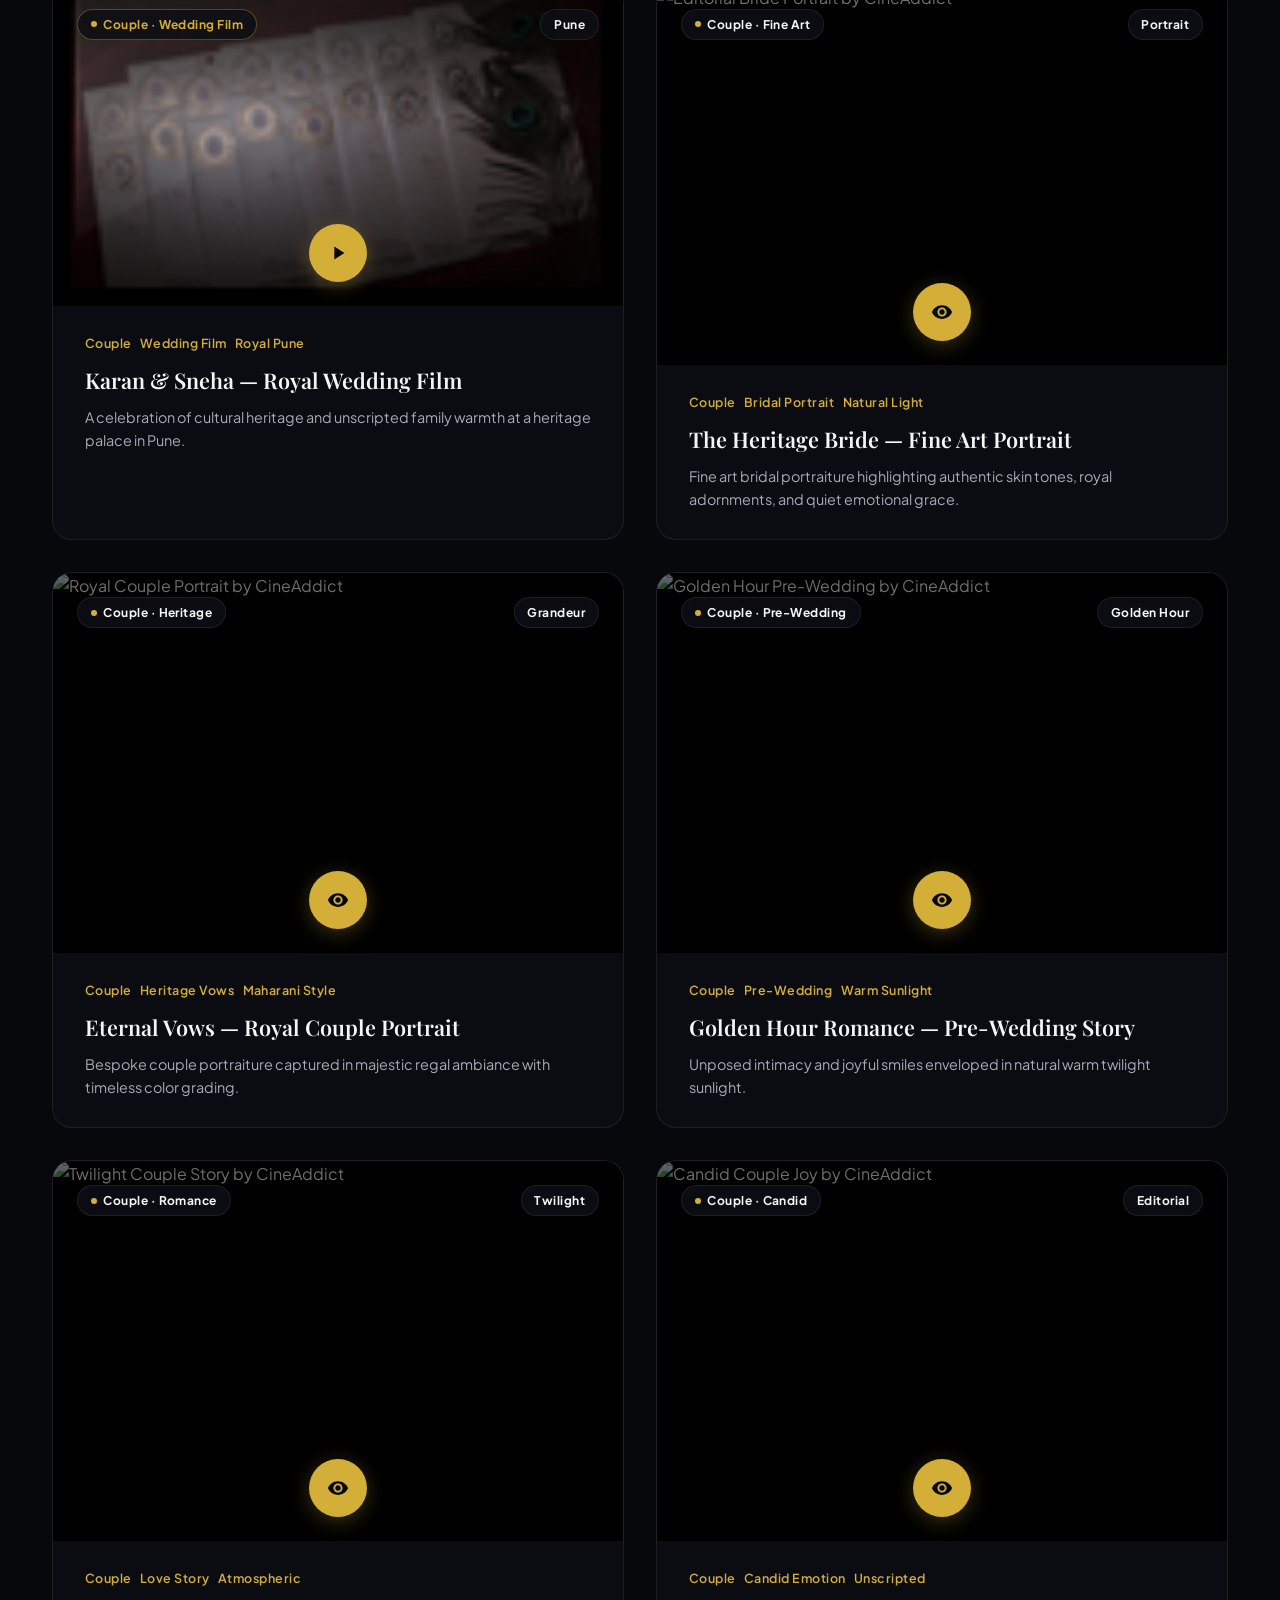
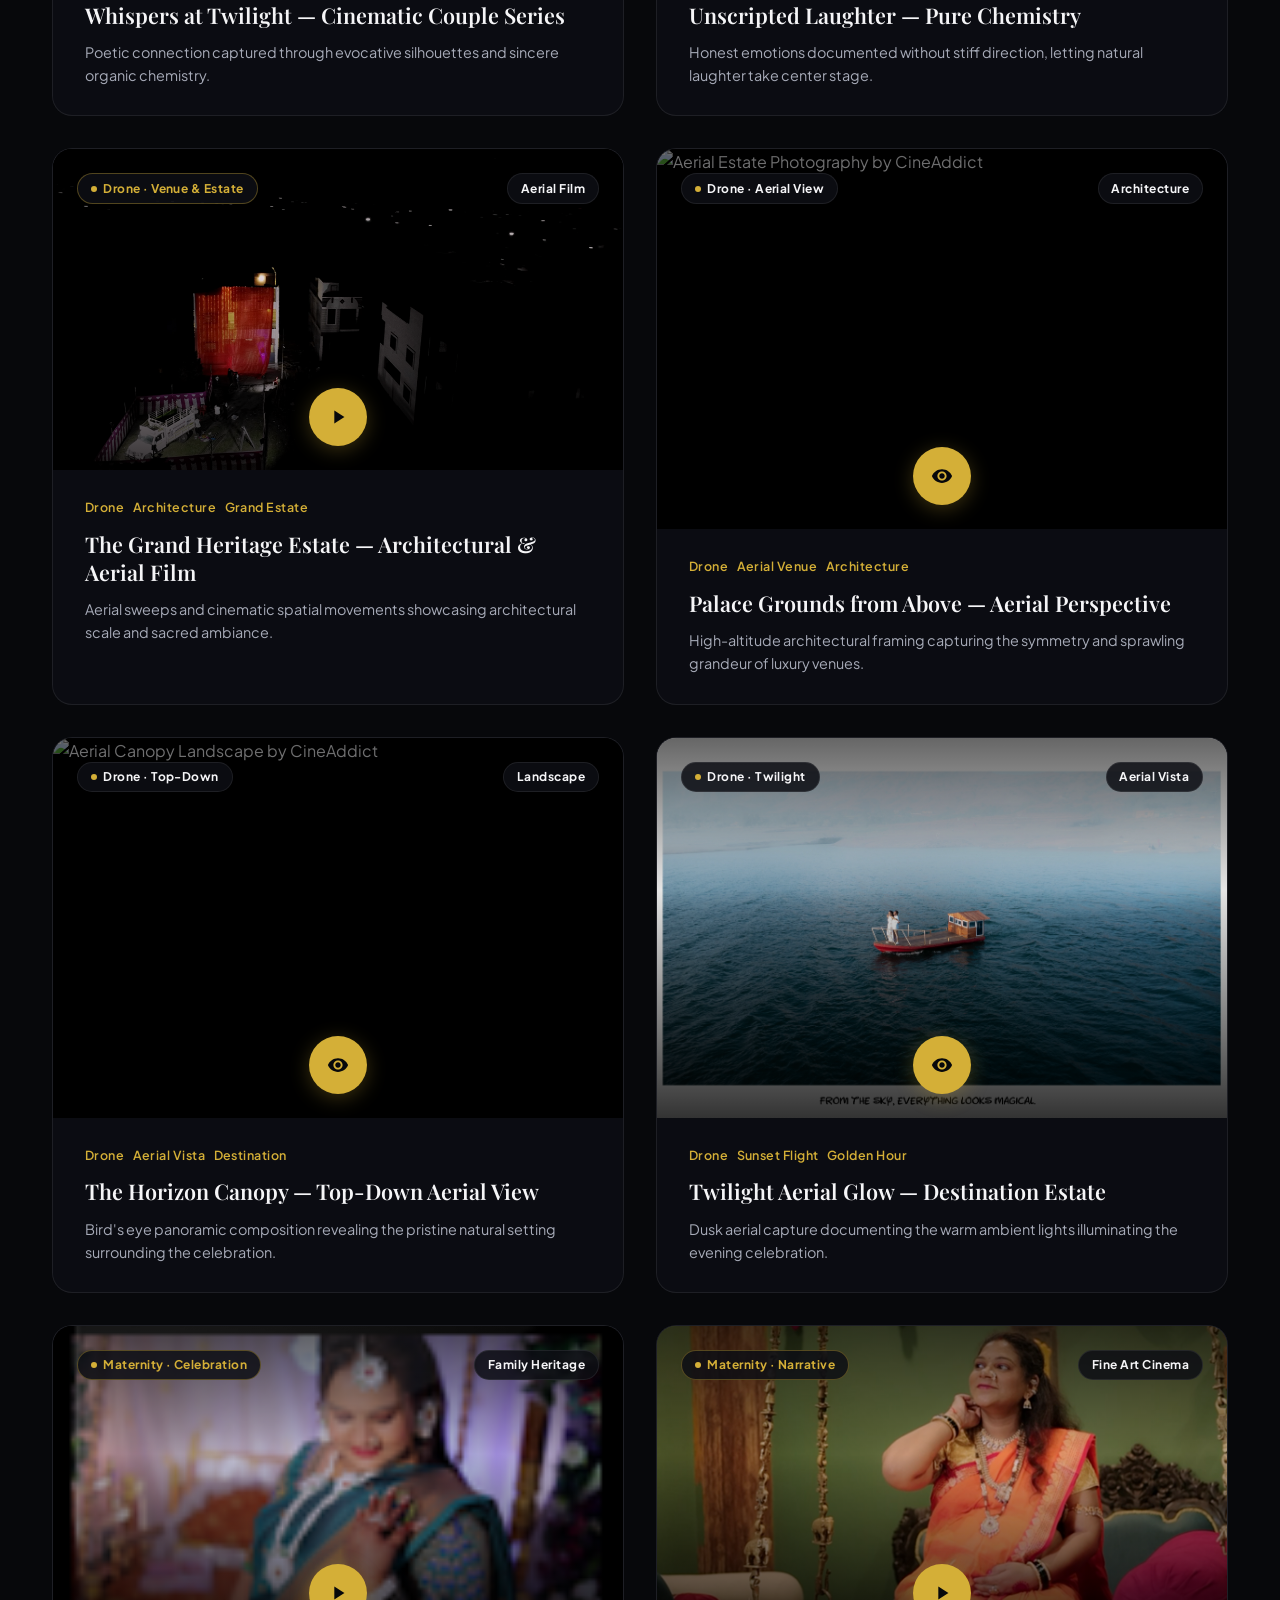
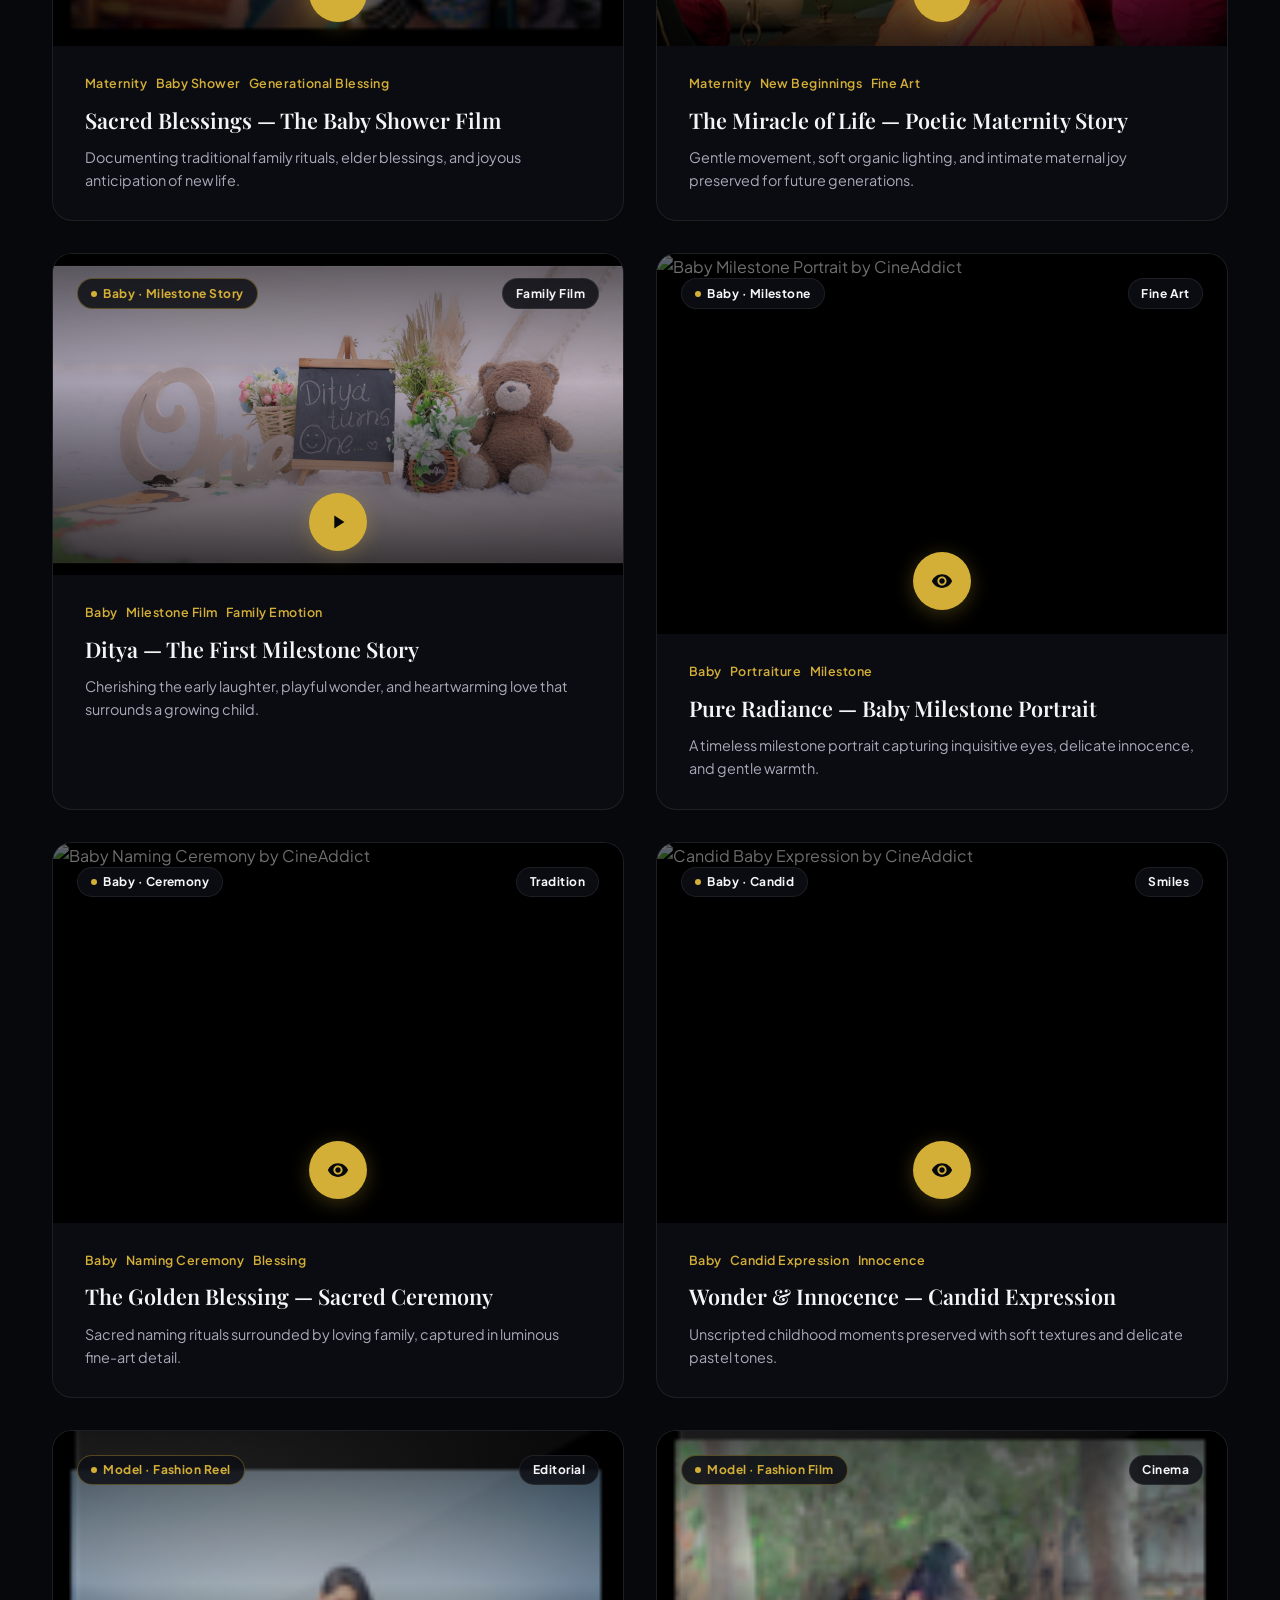
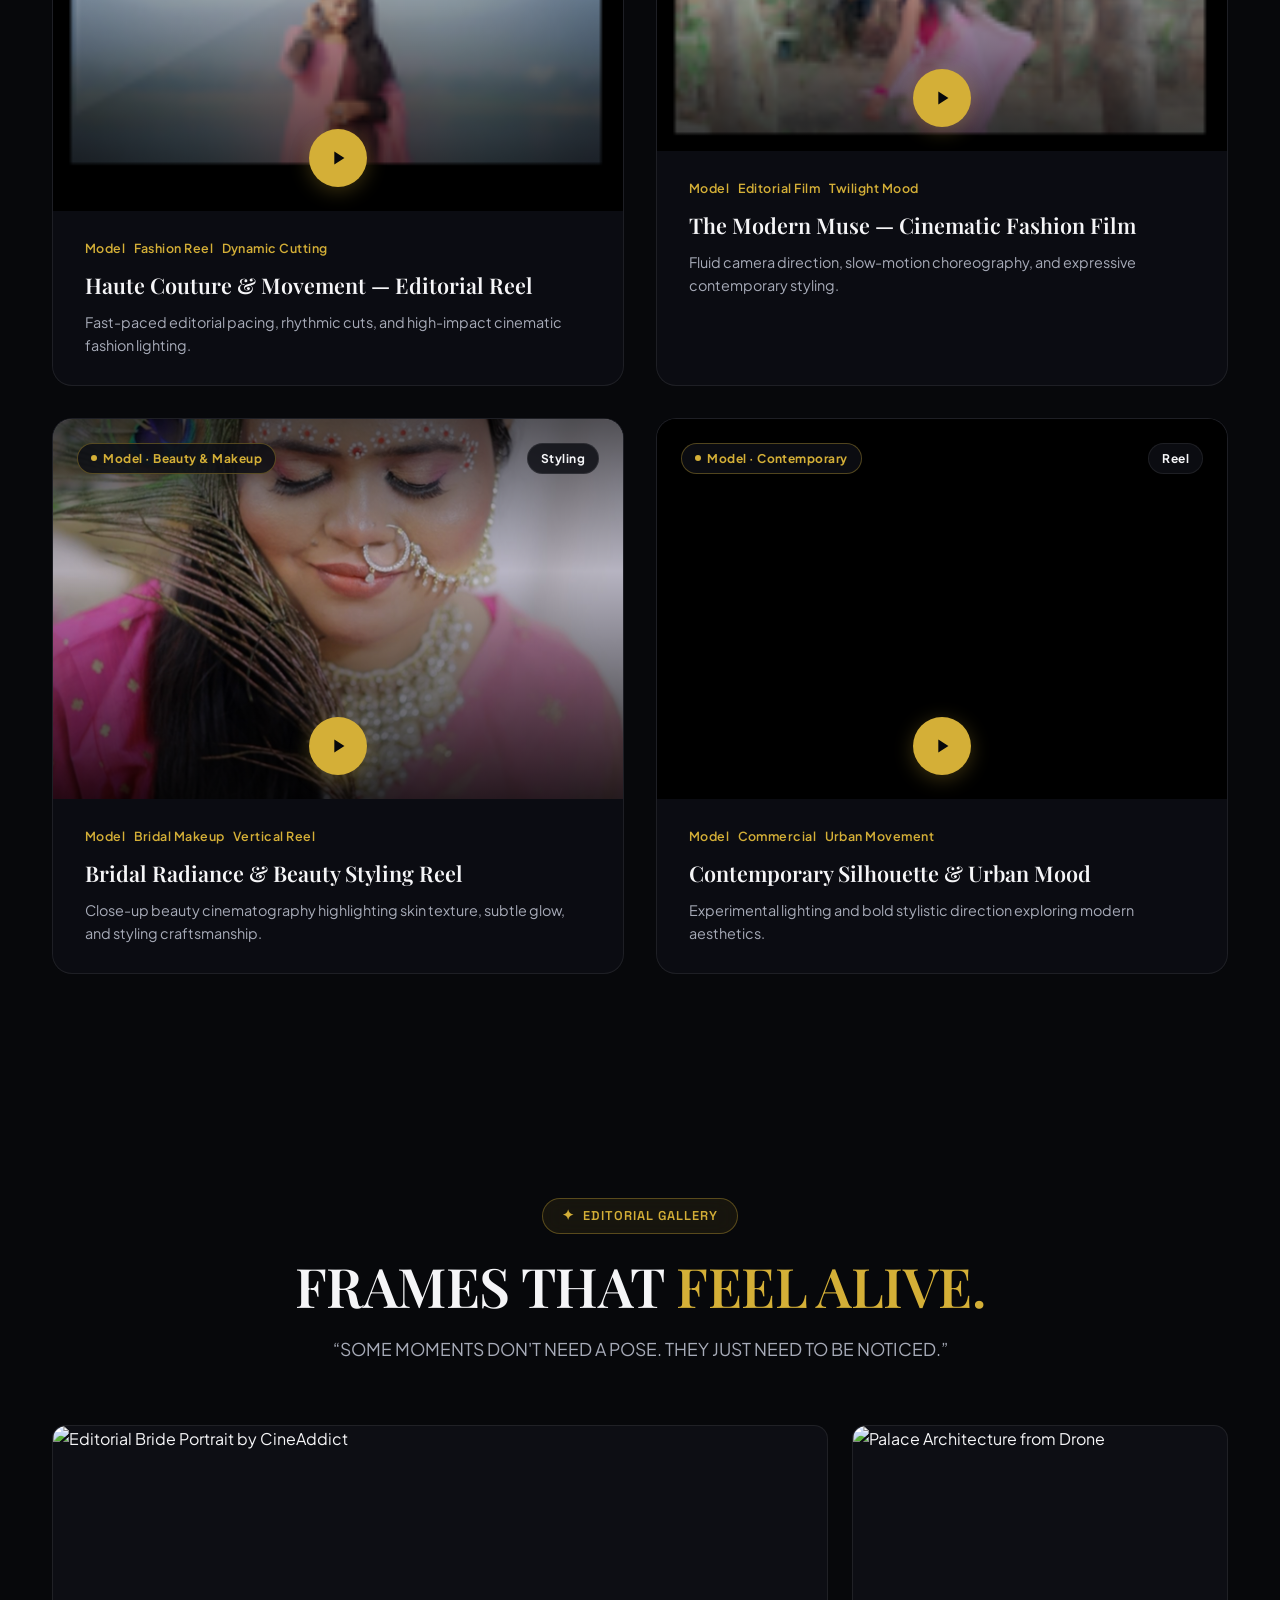
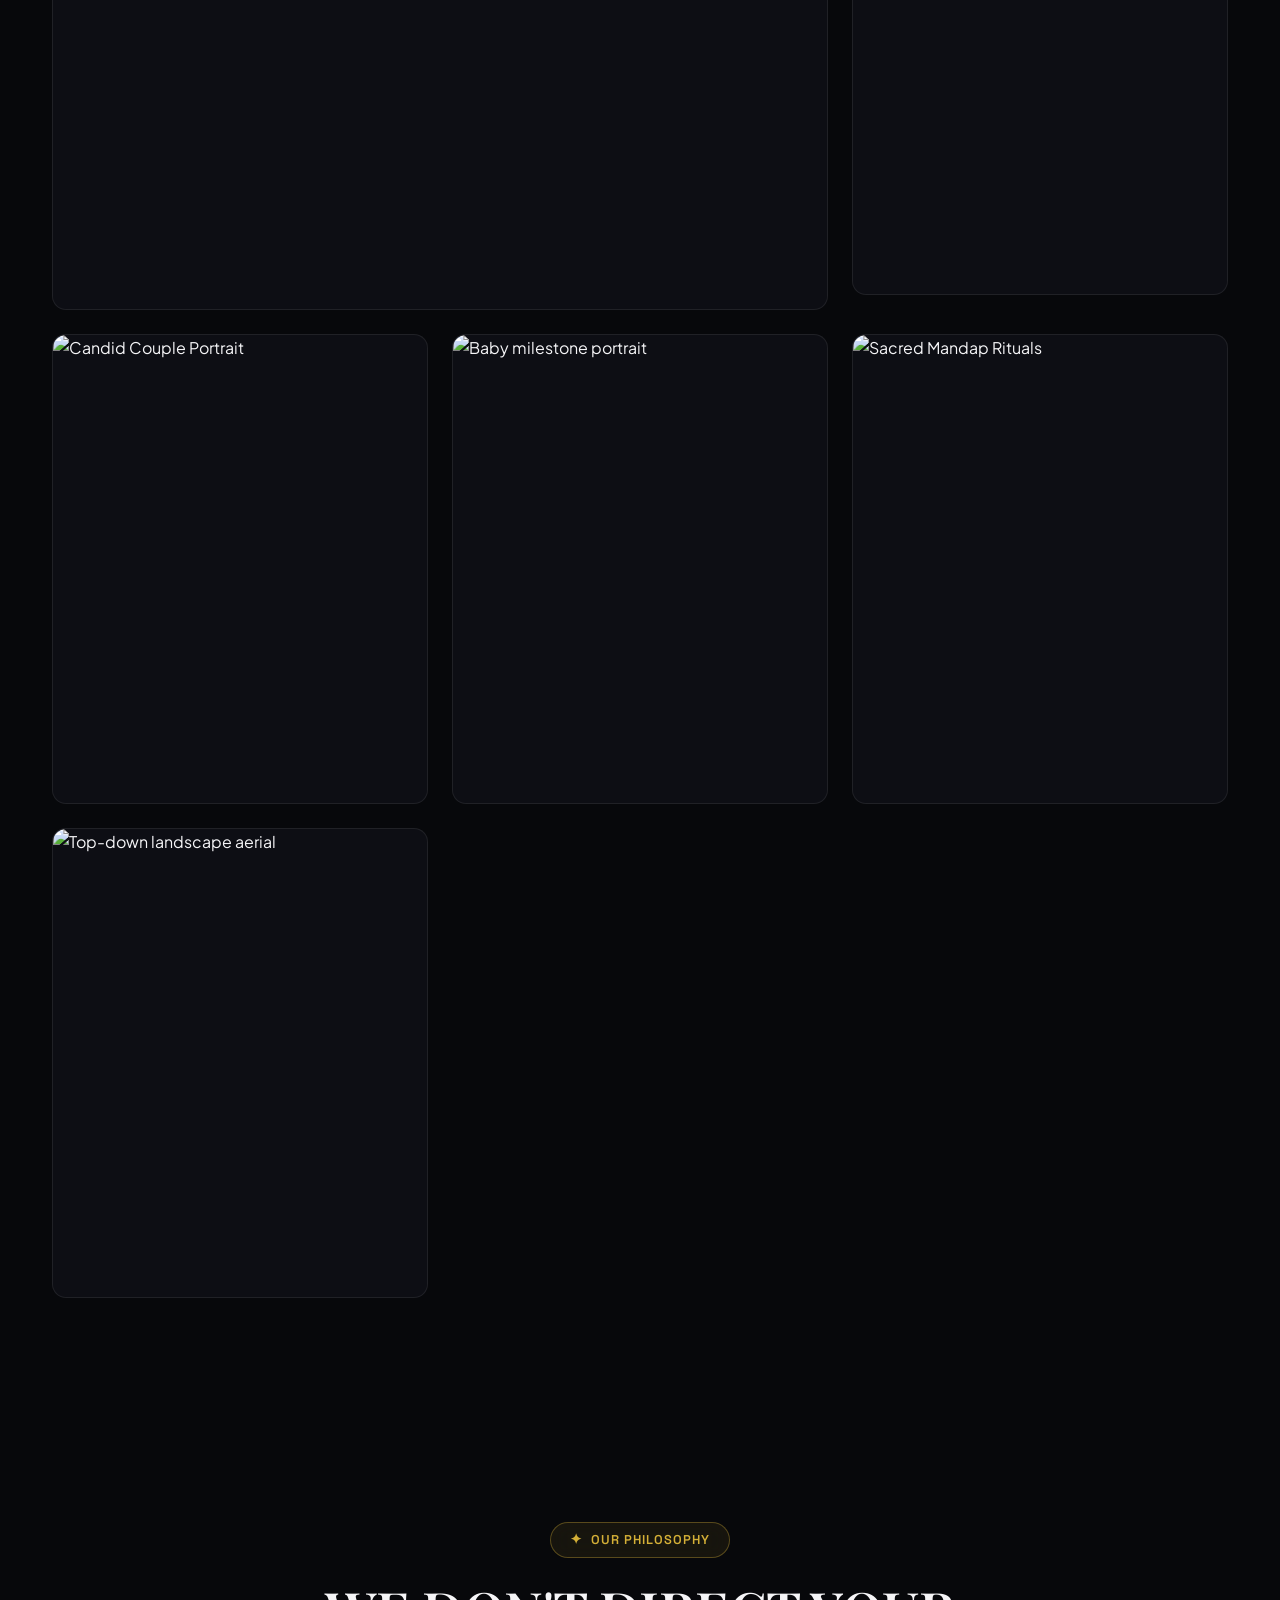
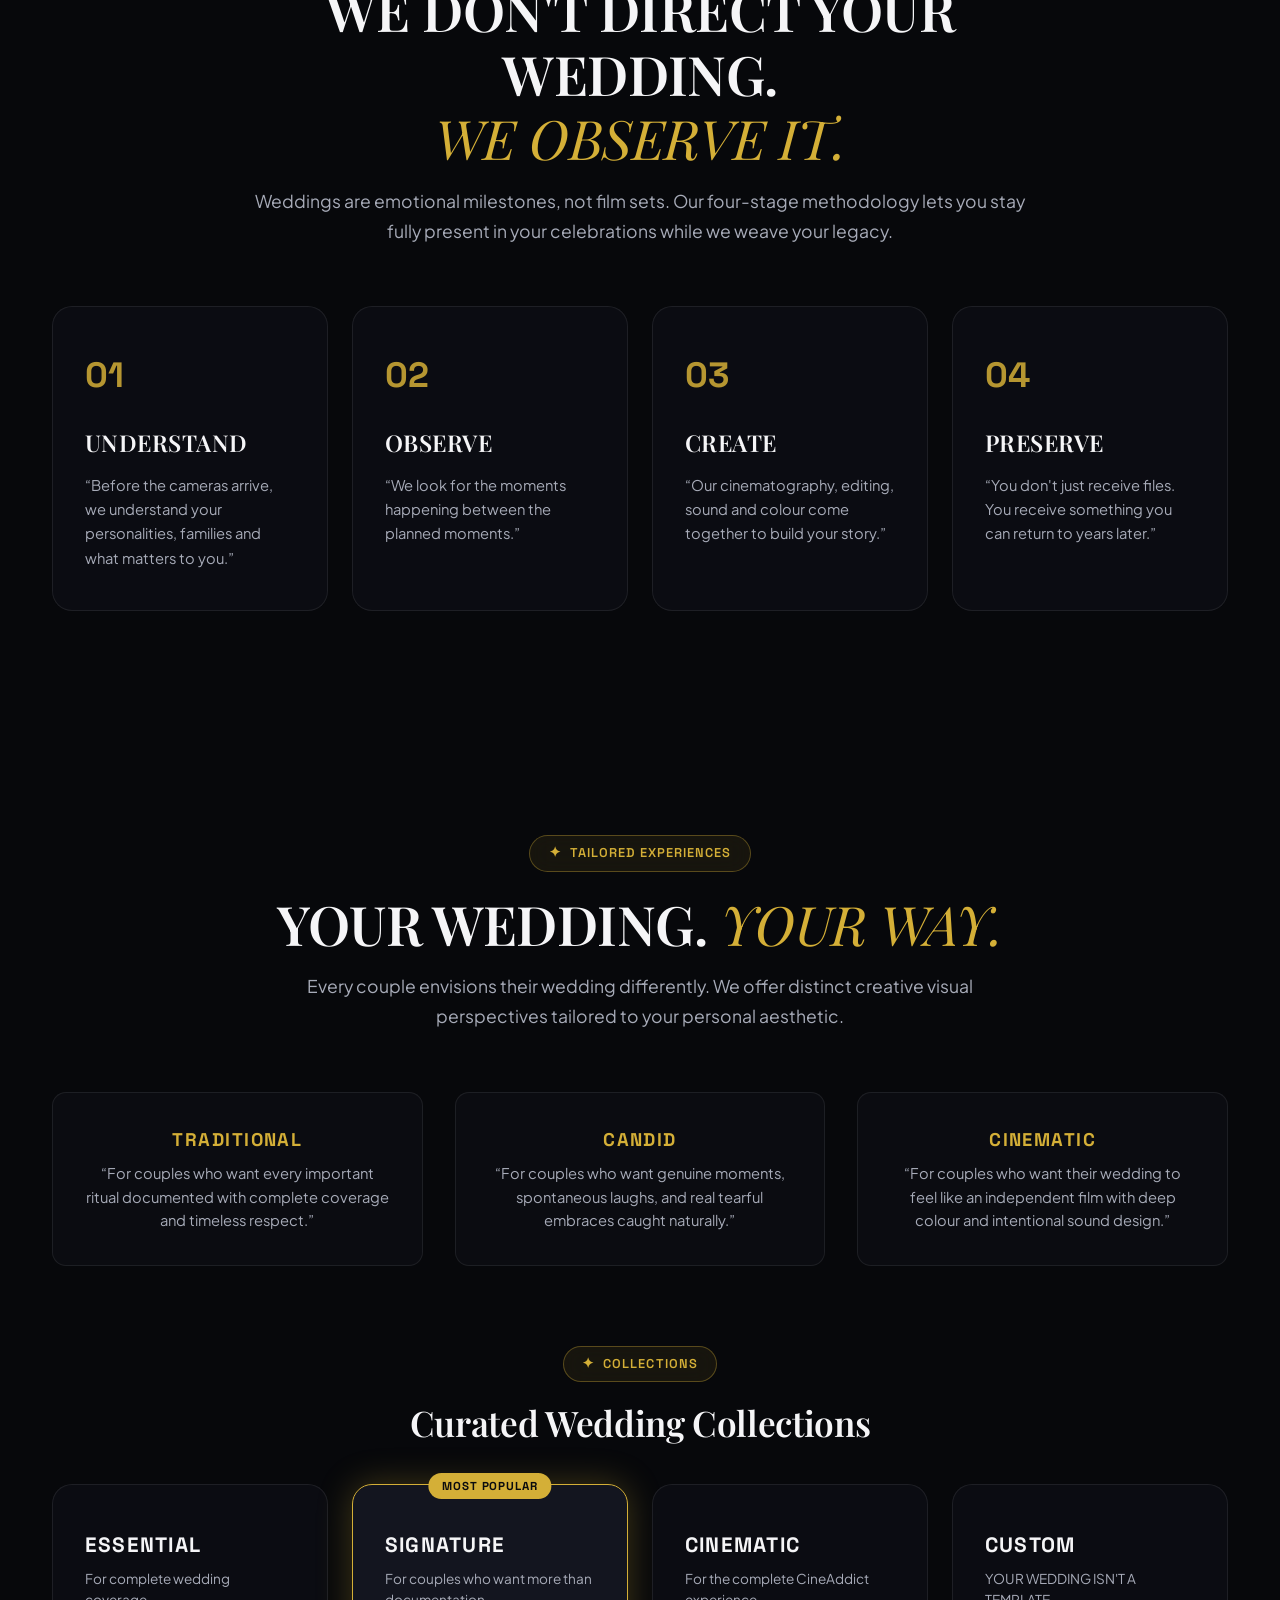
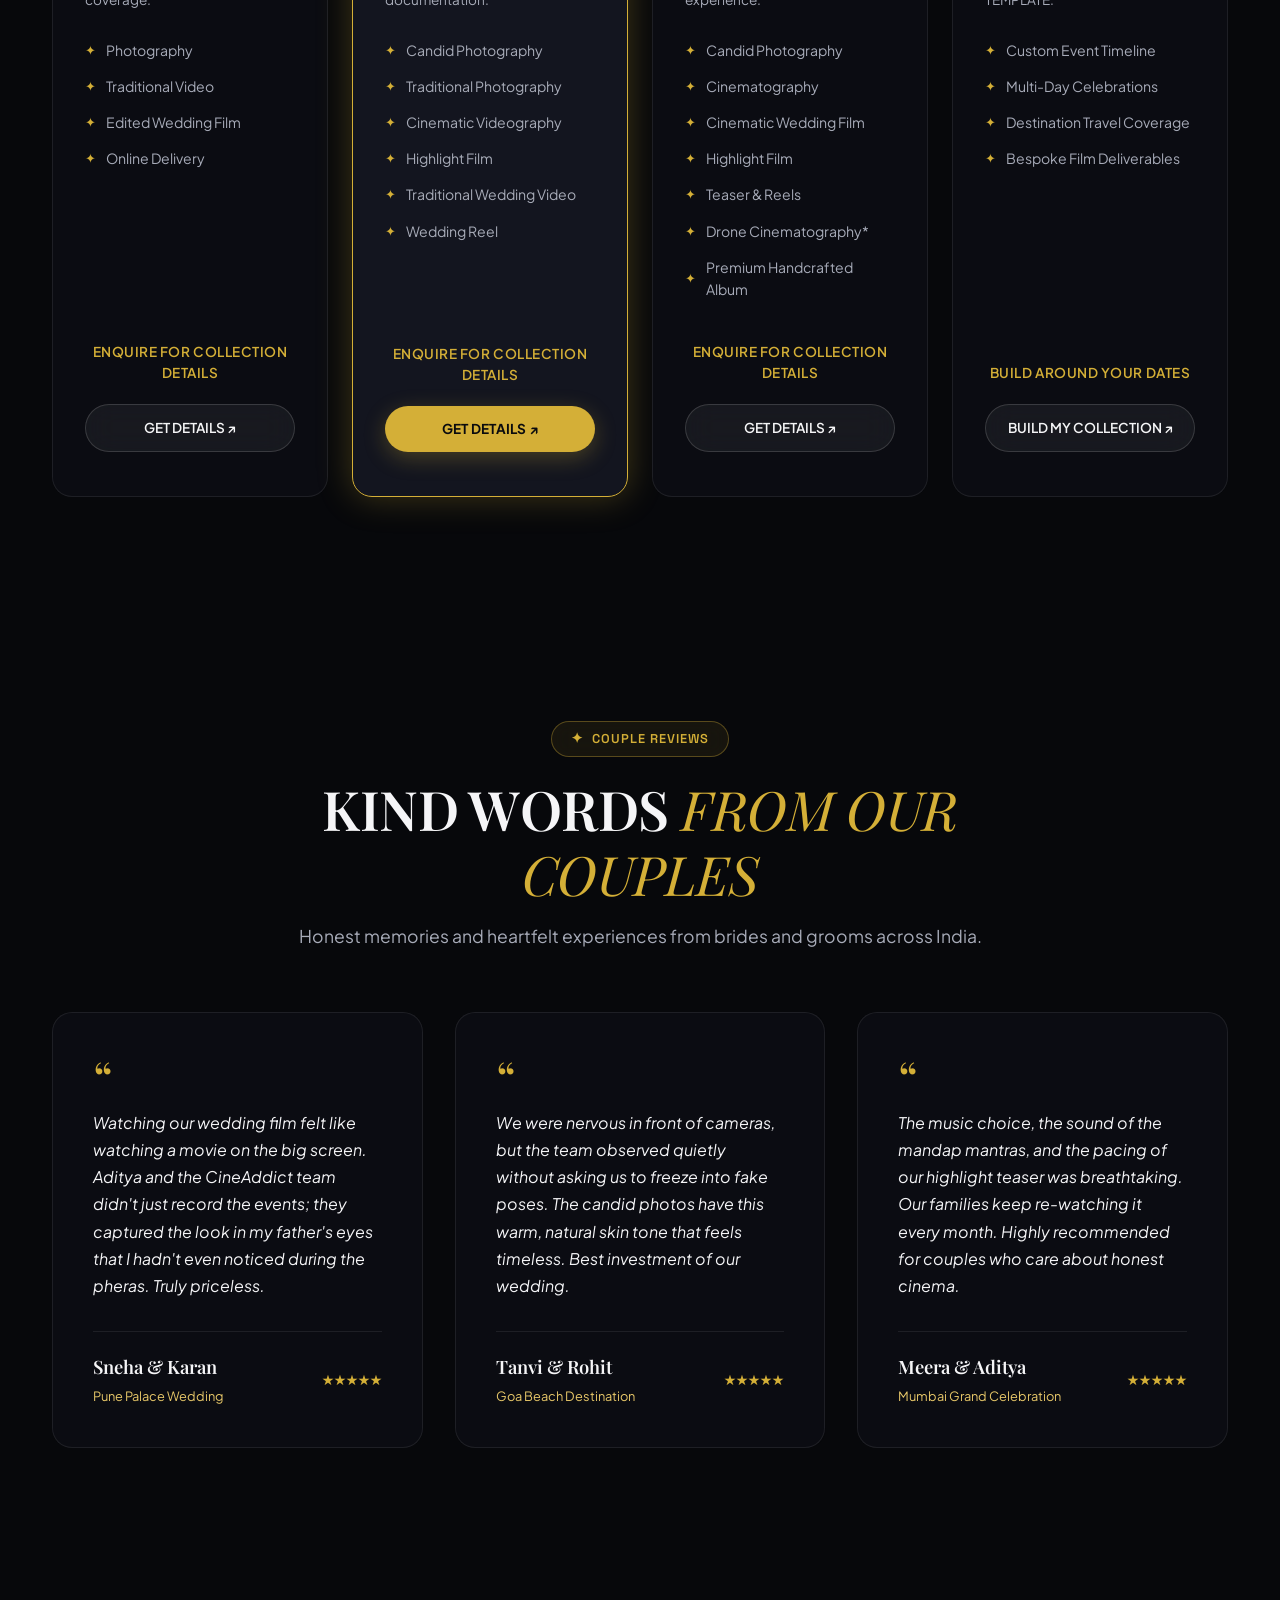
==== commit ca1abd34: "Categorize portfolio and gallery projects by media subfolders: Couple, Drone, Maternity, Baby, and M" ====
--- a/index.html
+++ b/index.html
@@ -250,9 +250,9 @@
           </div>
 
           <div class="featured-film-card">
-            <div class="featured-video-wrap" data-src="K & S.mp4" data-title="Karan & Sneha — Royal Pune Wedding Film" data-type="video">
+            <div class="featured-video-wrap" data-src="media/Couple/K & S.mp4" data-title="Karan & Sneha — Royal Pune Wedding Film" data-type="video">
               <video class="featured-video-element" poster="media/K_and_S.png" preload="none" muted playsinline>
-                <source src="K & S.mp4" type="video/mp4">
+                <source src="media/Couple/K & S.mp4" type="video/mp4">
               </video>
 
               <div class="featured-video-overlay">
@@ -423,29 +423,30 @@
             </a>
           </div>
 
-          <!-- Category Filters -->
+          <!-- Category Filters by Media Subfolder -->
           <div class="portfolio-filter-row">
-            <button class="filter-btn active" data-filter="all">ALL STORIES (8)</button>
-            <button class="filter-btn" data-filter="wedding">WEDDINGS</button>
-            <button class="filter-btn" data-filter="pre-wedding">PRE-WEDDINGS</button>
-            <button class="filter-btn" data-filter="engagement">ENGAGEMENTS</button>
-            <button class="filter-btn" data-filter="reel">REELS</button>
-            <button class="filter-btn" data-filter="photo">PHOTOGRAPHY</button>
-          </div>
-
-          <!-- Portfolio Grid -->
+            <button class="filter-btn active" data-filter="all">ALL PROJECTS (20)</button>
+            <button class="filter-btn" data-filter="couple">COUPLE</button>
+            <button class="filter-btn" data-filter="drone">DRONE</button>
+            <button class="filter-btn" data-filter="maternity">MATERNITY</button>
+            <button class="filter-btn" data-filter="baby">BABY</button>
+            <button class="filter-btn" data-filter="model">MODEL</button>
+          </div>
+
+          <!-- Portfolio Grid: Categorized Projects -->
           <div class="portfolio-grid" id="portfolio-grid">
             
-            <!-- Work 1: K & S (Wedding Film) -->
-            <article class="project-card work-item" data-category="wedding">
-              <div class="project-media-wrap video-aspect-16-9" data-src="K & S.mp4" data-title="Karan & Sneha — Royal Wedding Film (Pune)" data-type="video">
+            <!-- ================= COUPLE (1-6) ================= -->
+            <!-- Couple 1: K & S Wedding Film -->
+            <article class="project-card work-item" data-category="couple">
+              <div class="project-media-wrap video-aspect-16-9" data-src="media/Couple/K & S.mp4" data-title="Karan & Sneha — Royal Wedding Film" data-type="video">
                 <video class="card-video-element" poster="media/K_and_S.png" preload="none" muted loop playsinline>
-                  <source src="K & S.mp4" type="video/mp4">
+                  <source src="media/Couple/K & S.mp4" type="video/mp4">
                 </video>
                 <div class="media-overlay-controls">
                   <div class="media-badge-group">
-                    <span class="media-type-badge cine-badge"><span class="badge-dot"></span>Wedding Film</span>
-                    <span class="media-type-badge">Pune, Maharashtra</span>
+                    <span class="media-type-badge cine-badge"><span class="badge-dot"></span>Couple · Wedding Film</span>
+                    <span class="media-type-badge">Pune</span>
                   </div>
                   <button class="play-action-btn" aria-label="Play Karan & Sneha wedding film">
                     <svg width="22" height="22" viewBox="0 0 24 24" fill="#07080b">
@@ -456,27 +457,163 @@
               </div>
               <div class="project-details">
                 <div class="project-tags-row">
-                  <span class="project-tag">Royal Wedding</span>
-                  <span class="project-tag">Cinematic Film</span>
-                  <span class="project-tag">Pune</span>
+                  <span class="project-tag">Couple</span>
+                  <span class="project-tag">Wedding Film</span>
+                  <span class="project-tag">Royal Pune</span>
                 </div>
                 <h3 class="project-title">Karan & Sneha — Royal Wedding Film</h3>
-                <p class="project-desc">A celebration of cultural heritage and unscripted family warmth at a heritage palace venue in Pune.</p>
-              </div>
-            </article>
-
-            <!-- Work 2: Model/A S.mp4 (Pre-Wedding) -->
-            <article class="project-card work-item" data-category="pre-wedding">
-              <div class="project-media-wrap video-aspect-16-9" data-src="Model/A S.mp4" data-title="Ananya & Siddharth — Scenic Pre-Wedding Film" data-type="video">
-                <video class="card-video-element" poster="media/A_S.png" preload="none" muted loop playsinline>
-                  <source src="Model/A S.mp4" type="video/mp4">
+                <p class="project-desc">A celebration of cultural heritage and unscripted family warmth at a heritage palace in Pune.</p>
+              </div>
+            </article>
+
+            <!-- Couple 2: MDC09939 Bridal Portrait -->
+            <article class="project-card work-item" data-category="couple">
+              <div class="project-media-wrap photo-aspect-wrap" data-src="media/Couple/MDC09939 copy.jpg" data-title="The Heritage Bride — Fine Art Portrait" data-type="image">
+                <img class="card-img-element" src="media/Couple/MDC09939 copy.jpg" alt="Editorial Bride Portrait by CineAddict" loading="lazy">
+                <div class="media-overlay-controls">
+                  <div class="media-badge-group">
+                    <span class="media-type-badge"><span class="badge-dot"></span>Couple · Fine Art</span>
+                    <span class="media-type-badge">Portrait</span>
+                  </div>
+                  <button class="play-action-btn" aria-label="View portrait">
+                    <svg width="22" height="22" viewBox="0 0 24 24" fill="#07080b">
+                      <path d="M12 4.5C7 4.5 2.73 7.61 1 12c1.73 4.39 6 7.5 11 7.5s9.27-3.11 11-7.5c-1.73-4.39-6-7.5-11-7.5zM12 17c-2.76 0-5-2.24-5-5s2.24-5 5-5 5 2.24 5 5-2.24 5-5 5zm0-8c-1.66 0-3 1.34-3 3s1.34 3 3 3 3-1.34 3-3-1.34-3-3-3z"/>
+                    </svg>
+                  </button>
+                </div>
+              </div>
+              <div class="project-details">
+                <div class="project-tags-row">
+                  <span class="project-tag">Couple</span>
+                  <span class="project-tag">Bridal Portrait</span>
+                  <span class="project-tag">Natural Light</span>
+                </div>
+                <h3 class="project-title">The Heritage Bride — Fine Art Portrait</h3>
+                <p class="project-desc">Fine art bridal portraiture highlighting authentic skin tones, royal adornments, and quiet emotional grace.</p>
+              </div>
+            </article>
+
+            <!-- Couple 3: RD_00322 Royal Couple Portrait -->
+            <article class="project-card work-item" data-category="couple">
+              <div class="project-media-wrap photo-aspect-wrap" data-src="media/Couple/RD_00322 copy.jpg" data-title="Eternal Vows — Royal Couple Portrait" data-type="image">
+                <img class="card-img-element" src="media/Couple/RD_00322 copy.jpg" alt="Royal Couple Portrait by CineAddict" loading="lazy">
+                <div class="media-overlay-controls">
+                  <div class="media-badge-group">
+                    <span class="media-type-badge"><span class="badge-dot"></span>Couple · Heritage</span>
+                    <span class="media-type-badge">Grandeur</span>
+                  </div>
+                  <button class="play-action-btn" aria-label="View portrait">
+                    <svg width="22" height="22" viewBox="0 0 24 24" fill="#07080b">
+                      <path d="M12 4.5C7 4.5 2.73 7.61 1 12c1.73 4.39 6 7.5 11 7.5s9.27-3.11 11-7.5c-1.73-4.39-6-7.5-11-7.5zM12 17c-2.76 0-5-2.24-5-5s2.24-5 5-5 5 2.24 5 5-2.24 5-5 5zm0-8c-1.66 0-3 1.34-3 3s1.34 3 3 3 3-1.34 3-3-1.34-3-3-3z"/>
+                    </svg>
+                  </button>
+                </div>
+              </div>
+              <div class="project-details">
+                <div class="project-tags-row">
+                  <span class="project-tag">Couple</span>
+                  <span class="project-tag">Heritage Vows</span>
+                  <span class="project-tag">Maharani Style</span>
+                </div>
+                <h3 class="project-title">Eternal Vows — Royal Couple Portrait</h3>
+                <p class="project-desc">Bespoke couple portraiture captured in majestic regal ambiance with timeless color grading.</p>
+              </div>
+            </article>
+
+            <!-- Couple 4: DSC01292 Golden Hour Pre-Wedding -->
+            <article class="project-card work-item" data-category="couple">
+              <div class="project-media-wrap photo-aspect-wrap" data-src="media/Couple/DSC01292 copy.jpg" data-title="Golden Hour Romance — Pre-Wedding Story" data-type="image">
+                <img class="card-img-element" src="media/Couple/DSC01292 copy.jpg" alt="Golden Hour Pre-Wedding by CineAddict" loading="lazy">
+                <div class="media-overlay-controls">
+                  <div class="media-badge-group">
+                    <span class="media-type-badge"><span class="badge-dot"></span>Couple · Pre-Wedding</span>
+                    <span class="media-type-badge">Golden Hour</span>
+                  </div>
+                  <button class="play-action-btn" aria-label="View photo">
+                    <svg width="22" height="22" viewBox="0 0 24 24" fill="#07080b">
+                      <path d="M12 4.5C7 4.5 2.73 7.61 1 12c1.73 4.39 6 7.5 11 7.5s9.27-3.11 11-7.5c-1.73-4.39-6-7.5-11-7.5zM12 17c-2.76 0-5-2.24-5-5s2.24-5 5-5 5 2.24 5 5-2.24 5-5 5zm0-8c-1.66 0-3 1.34-3 3s1.34 3 3 3 3-1.34 3-3-1.34-3-3-3z"/>
+                    </svg>
+                  </button>
+                </div>
+              </div>
+              <div class="project-details">
+                <div class="project-tags-row">
+                  <span class="project-tag">Couple</span>
+                  <span class="project-tag">Pre-Wedding</span>
+                  <span class="project-tag">Warm Sunlight</span>
+                </div>
+                <h3 class="project-title">Golden Hour Romance — Pre-Wedding Story</h3>
+                <p class="project-desc">Unposed intimacy and joyful smiles enveloped in natural warm twilight sunlight.</p>
+              </div>
+            </article>
+
+            <!-- Couple 5: _ACP1085 Twilight Silhouettes -->
+            <article class="project-card work-item" data-category="couple">
+              <div class="project-media-wrap photo-aspect-wrap" data-src="media/Couple/_ACP1085 copy.jpg" data-title="Whispers at Twilight — Cinematic Couple Series" data-type="image">
+                <img class="card-img-element" src="media/Couple/_ACP1085 copy.jpg" alt="Twilight Couple Story by CineAddict" loading="lazy">
+                <div class="media-overlay-controls">
+                  <div class="media-badge-group">
+                    <span class="media-type-badge"><span class="badge-dot"></span>Couple · Romance</span>
+                    <span class="media-type-badge">Twilight</span>
+                  </div>
+                  <button class="play-action-btn" aria-label="View photo">
+                    <svg width="22" height="22" viewBox="0 0 24 24" fill="#07080b">
+                      <path d="M12 4.5C7 4.5 2.73 7.61 1 12c1.73 4.39 6 7.5 11 7.5s9.27-3.11 11-7.5c-1.73-4.39-6-7.5-11-7.5zM12 17c-2.76 0-5-2.24-5-5s2.24-5 5-5 5 2.24 5 5-2.24 5-5 5zm0-8c-1.66 0-3 1.34-3 3s1.34 3 3 3 3-1.34 3-3-1.34-3-3-3z"/>
+                    </svg>
+                  </button>
+                </div>
+              </div>
+              <div class="project-details">
+                <div class="project-tags-row">
+                  <span class="project-tag">Couple</span>
+                  <span class="project-tag">Love Story</span>
+                  <span class="project-tag">Atmospheric</span>
+                </div>
+                <h3 class="project-title">Whispers at Twilight — Cinematic Couple Series</h3>
+                <p class="project-desc">Poetic connection captured through evocative silhouettes and sincere organic chemistry.</p>
+              </div>
+            </article>
+
+            <!-- Couple 6: _ACP1100 Candid Chemistry -->
+            <article class="project-card work-item" data-category="couple">
+              <div class="project-media-wrap photo-aspect-wrap" data-src="media/Couple/_ACP1100 copy.jpg" data-title="Unscripted Laughter — Pure Chemistry" data-type="image">
+                <img class="card-img-element" src="media/Couple/_ACP1100 copy.jpg" alt="Candid Couple Joy by CineAddict" loading="lazy">
+                <div class="media-overlay-controls">
+                  <div class="media-badge-group">
+                    <span class="media-type-badge"><span class="badge-dot"></span>Couple · Candid</span>
+                    <span class="media-type-badge">Editorial</span>
+                  </div>
+                  <button class="play-action-btn" aria-label="View photo">
+                    <svg width="22" height="22" viewBox="0 0 24 24" fill="#07080b">
+                      <path d="M12 4.5C7 4.5 2.73 7.61 1 12c1.73 4.39 6 7.5 11 7.5s9.27-3.11 11-7.5c-1.73-4.39-6-7.5-11-7.5zM12 17c-2.76 0-5-2.24-5-5s2.24-5 5-5 5 2.24 5 5-2.24 5-5 5zm0-8c-1.66 0-3 1.34-3 3s1.34 3 3 3 3-1.34 3-3-1.34-3-3-3z"/>
+                    </svg>
+                  </button>
+                </div>
+              </div>
+              <div class="project-details">
+                <div class="project-tags-row">
+                  <span class="project-tag">Couple</span>
+                  <span class="project-tag">Candid Emotion</span>
+                  <span class="project-tag">Unscripted</span>
+                </div>
+                <h3 class="project-title">Unscripted Laughter — Pure Chemistry</h3>
+                <p class="project-desc">Honest emotions documented without stiff direction, letting natural laughter take center stage.</p>
+              </div>
+            </article>
+
+            <!-- ================= DRONE (7-10) ================= -->
+            <!-- Drone 1: Vastu Grand Estate Film -->
+            <article class="project-card work-item" data-category="drone">
+              <div class="project-media-wrap video-aspect-16-9" data-src="media/Drone/Vastu.mp4" data-title="The Grand Heritage Estate — Architectural & Aerial Film" data-type="video">
+                <video class="card-video-element" poster="media/Vastu.mp4.png" preload="none" muted loop playsinline>
+                  <source src="media/Drone/Vastu.mp4" type="video/mp4">
                 </video>
                 <div class="media-overlay-controls">
                   <div class="media-badge-group">
-                    <span class="media-type-badge cine-badge"><span class="badge-dot"></span>Pre-Wedding</span>
-                    <span class="media-type-badge">Lonavala Hills</span>
-                  </div>
-                  <button class="play-action-btn" aria-label="Play Ananya & Siddharth pre-wedding film">
+                    <span class="media-type-badge cine-badge"><span class="badge-dot"></span>Drone · Venue & Estate</span>
+                    <span class="media-type-badge">Aerial Film</span>
+                  </div>
+                  <button class="play-action-btn" aria-label="Play Venue Ambience film">
                     <svg width="22" height="22" viewBox="0 0 24 24" fill="#07080b">
                       <path d="M8 5V19L19 12L8 5Z"/>
                     </svg>
@@ -485,184 +622,380 @@
               </div>
               <div class="project-details">
                 <div class="project-tags-row">
-                  <span class="project-tag">Pre-Wedding Story</span>
-                  <span class="project-tag">Golden Hour</span>
-                  <span class="project-tag">Lonavala</span>
-                </div>
-                <h3 class="project-title">Ananya & Siddharth — Mountain Pre-Wedding</h3>
-                <p class="project-desc">Intimate cinematic storytelling captured across misty mountain trails and warm twilight silhouettes.</p>
-              </div>
-            </article>
-
-            <!-- Work 3: Makeup.mp4 (Bridal Getting Ready / Engagement) -->
-            <article class="project-card work-item" data-category="engagement">
-              <div class="project-media-wrap video-aspect-9-16" data-src="Makeup.mp4" data-title="Bridal Radiance & Getting Ready Story" data-type="video">
-                <video class="card-video-element" poster="media/Makeup.mp4.png" preload="none" muted loop playsinline>
-                  <source src="Makeup.mp4" type="video/mp4">
-                </video>
-                <div class="media-overlay-controls">
-                  <div class="media-badge-group">
-                    <span class="media-type-badge cine-badge"><span class="badge-dot"></span>Bridal Getting Ready</span>
-                    <span class="media-type-badge">Mumbai</span>
-                  </div>
-                  <button class="play-action-btn" aria-label="Play Bridal Radiance film">
-                    <svg width="22" height="22" viewBox="0 0 24 24" fill="#07080b">
-                      <path d="M8 5V19L19 12L8 5Z"/>
-                    </svg>
-                  </button>
-                </div>
-              </div>
-              <div class="project-details">
-                <div class="project-tags-row">
-                  <span class="project-tag">Bridal Portraiture</span>
-                  <span class="project-tag">Getting Ready</span>
-                  <span class="project-tag">Vertical Reel</span>
-                </div>
-                <h3 class="project-title">The Bridal Morning — Details & Quiet Moments</h3>
-                <p class="project-desc">Capturing the delicate jewelry, quiet reflections, and emotional anticipation before stepping to the mandap.</p>
-              </div>
-            </article>
-
-            <!-- Work 4: Model/Model Reel.mp4 (Social Reel) -->
-            <article class="project-card work-item" data-category="reel">
-              <div class="project-media-wrap video-aspect-9-16" data-src="Model/Model Reel.mp4" data-title="The Sangeet Night Energy — Wedding Reel" data-type="video">
-                <video class="card-video-element" poster="media/Model_Reel.png" preload="none" muted loop playsinline>
-                  <source src="Model/Model Reel.mp4" type="video/mp4">
-                </video>
-                <div class="media-overlay-controls">
-                  <div class="media-badge-group">
-                    <span class="media-type-badge cine-badge"><span class="badge-dot"></span>Social Wedding Reel</span>
-                    <span class="media-type-badge">Pune</span>
-                  </div>
-                  <button class="play-action-btn" aria-label="Play Sangeet Night reel">
-                    <svg width="22" height="22" viewBox="0 0 24 24" fill="#07080b">
-                      <path d="M8 5V19L19 12L8 5Z"/>
-                    </svg>
-                  </button>
-                </div>
-              </div>
-              <div class="project-details">
-                <div class="project-tags-row">
-                  <span class="project-tag">Fast Paced</span>
-                  <span class="project-tag">Sangeet Night</span>
-                  <span class="project-tag">Vertical Reel</span>
-                </div>
-                <h3 class="project-title">Sangeet Glamour & Celebration Reel</h3>
-                <p class="project-desc">High-energy cinematic cutting synced to live rhythm, capturing the unfiltered celebration with friends.</p>
-              </div>
-            </article>
-
-            <!-- Work 5: MDC09939 copy.jpg (Photography) -->
-            <article class="project-card work-item" data-category="photo">
-              <div class="project-media-wrap photo-aspect-wrap" data-src="MDC09939 copy.jpg" data-title="Editorial Bridal Portraiture" data-type="image">
-                <img class="card-img-element" src="MDC09939 copy.jpg" alt="Editorial Bridal Portrait by CineAddict" loading="lazy">
-                <div class="media-overlay-controls">
-                  <div class="media-badge-group">
-                    <span class="media-type-badge"><span class="badge-dot"></span>Editorial Portrait</span>
-                    <span class="media-type-badge">Fine Art Photo</span>
-                  </div>
-                  <button class="play-action-btn" aria-label="View portrait">
-                    <svg width="22" height="22" viewBox="0 0 24 24" fill="#07080b">
-                      <path d="M12 4.5C7 4.5 2.73 7.61 1 12c1.73 4.39 6 7.5 11 7.5s9.27-3.11 11-7.5c-1.73-4.39-6-7.5-11-7.5zM12 17c-2.76 0-5-2.24-5-5s2.24-5 5-5 5 2.24 5 5-2.24 5-5 5zm0-8c-1.66 0-3 1.34-3 3s1.34 3 3 3 3-1.34 3-3-1.34-3-3-3z"/>
-                    </svg>
-                  </button>
-                </div>
-              </div>
-              <div class="project-details">
-                <div class="project-tags-row">
-                  <span class="project-tag">Fine Art</span>
-                  <span class="project-tag">Natural Skin Tones</span>
-                  <span class="project-tag">Portrait</span>
-                </div>
-                <h3 class="project-title">Editorial Bridal Portraiture — Natural Light</h3>
-                <p class="project-desc">Authentic skin tones, intentional framing, and timeless editorial styling without artificial manipulation.</p>
-              </div>
-            </article>
-
-            <!-- Work 6: Ditya 00.mp4 (Family Celebration) -->
-            <article class="project-card work-item" data-category="wedding">
-              <div class="project-media-wrap video-aspect-16-9" data-src="Ditya 00.mp4" data-title="The Grand Celebration — Family Story" data-type="video">
-                <video class="card-video-element" poster="media/Ditya 00.mp4.png" preload="none" muted loop playsinline>
-                  <source src="Ditya 00.mp4" type="video/mp4">
-                </video>
-                <div class="media-overlay-controls">
-                  <div class="media-badge-group">
-                    <span class="media-type-badge cine-badge"><span class="badge-dot"></span>Celebration Film</span>
-                    <span class="media-type-badge">Pune</span>
-                  </div>
-                  <button class="play-action-btn" aria-label="Play Family Story film">
-                    <svg width="22" height="22" viewBox="0 0 24 24" fill="#07080b">
-                      <path d="M8 5V19L19 12L8 5Z"/>
-                    </svg>
-                  </button>
-                </div>
-              </div>
-              <div class="project-details">
-                <div class="project-tags-row">
-                  <span class="project-tag">Family Emotion</span>
-                  <span class="project-tag">Master Color</span>
-                  <span class="project-tag">Celebration</span>
-                </div>
-                <h3 class="project-title">The Grand Celebration — Laughter & Memories</h3>
-                <p class="project-desc">A cinematic celebration film focusing on multi-generational family bonds, candid hugs, and radiant smiles.</p>
-              </div>
-            </article>
-
-            <!-- Work 7: Baby Shower 0111 .mp4 (Family & Pre-Wedding Moments) -->
-            <article class="project-card work-item" data-category="pre-wedding">
-              <div class="project-media-wrap video-aspect-16-9" data-src="Baby Shower 0111 .mp4" data-title="Family Celebrations & New Beginnings" data-type="video">
-                <video class="card-video-element" poster="media/Baby_Shower.png" preload="none" muted loop playsinline>
-                  <source src="Baby Shower 0111 .mp4" type="video/mp4">
-                </video>
-                <div class="media-overlay-controls">
-                  <div class="media-badge-group">
-                    <span class="media-type-badge cine-badge"><span class="badge-dot"></span>Family Celebration</span>
-                    <span class="media-type-badge">Maharashtra</span>
-                  </div>
-                  <button class="play-action-btn" aria-label="Play Family Celebration film">
-                    <svg width="22" height="22" viewBox="0 0 24 24" fill="#07080b">
-                      <path d="M8 5V19L19 12L8 5Z"/>
-                    </svg>
-                  </button>
-                </div>
-              </div>
-              <div class="project-details">
-                <div class="project-tags-row">
-                  <span class="project-tag">Candid Emotion</span>
-                  <span class="project-tag">Family Heritage</span>
-                  <span class="project-tag">Documentary</span>
-                </div>
-                <h3 class="project-title">New Beginnings — Generational Blessing Film</h3>
-                <p class="project-desc">Capturing sacred blessing rituals, elder smiles, and joyous anticipation preserved in rich cinematic hues.</p>
-              </div>
-            </article>
-
-            <!-- Work 8: Vastu.mp4 (Grand Heritage Venue Film) -->
-            <article class="project-card work-item" data-category="wedding">
-              <div class="project-media-wrap video-aspect-16-9" data-src="Vastu.mp4" data-title="Heritage Venue & Grand Architecture Film" data-type="video">
-                <video class="card-video-element" poster="media/Vastu.mp4.png" preload="none" muted loop playsinline>
-                  <source src="Vastu.mp4" type="video/mp4">
-                </video>
-                <div class="media-overlay-controls">
-                  <div class="media-badge-group">
-                    <span class="media-type-badge cine-badge"><span class="badge-dot"></span>Venue & Ambience</span>
-                    <span class="media-type-badge">Destination Estate</span>
-                  </div>
-                  <button class="play-action-btn" aria-label="Play Venue Ambience film">
-                    <svg width="22" height="22" viewBox="0 0 24 24" fill="#07080b">
-                      <path d="M8 5V19L19 12L8 5Z"/>
-                    </svg>
-                  </button>
-                </div>
-              </div>
-              <div class="project-details">
-                <div class="project-tags-row">
+                  <span class="project-tag">Drone</span>
                   <span class="project-tag">Architecture</span>
                   <span class="project-tag">Grand Estate</span>
-                  <span class="project-tag">Cinematography</span>
-                </div>
-                <h3 class="project-title">The Grand Heritage Estate — Ambience & Light</h3>
-                <p class="project-desc">Capturing the scale, golden-hour architecture, and spatial grandeur of luxury Indian wedding venues.</p>
+                </div>
+                <h3 class="project-title">The Grand Heritage Estate — Architectural & Aerial Film</h3>
+                <p class="project-desc">Aerial sweeps and cinematic spatial movements showcasing architectural scale and sacred ambiance.</p>
+              </div>
+            </article>
+
+            <!-- Drone 2: DJI_0917 Aerial Palace Grounds -->
+            <article class="project-card work-item" data-category="drone">
+              <div class="project-media-wrap photo-aspect-wrap" data-src="media/Drone/DJI_0917 copy2.jpg" data-title="Palace Grounds from Above — Aerial Perspective" data-type="image">
+                <img class="card-img-element" src="media/Drone/DJI_0917 copy2.jpg" alt="Aerial Estate Photography by CineAddict" loading="lazy">
+                <div class="media-overlay-controls">
+                  <div class="media-badge-group">
+                    <span class="media-type-badge"><span class="badge-dot"></span>Drone · Aerial View</span>
+                    <span class="media-type-badge">Architecture</span>
+                  </div>
+                  <button class="play-action-btn" aria-label="View photo">
+                    <svg width="22" height="22" viewBox="0 0 24 24" fill="#07080b">
+                      <path d="M12 4.5C7 4.5 2.73 7.61 1 12c1.73 4.39 6 7.5 11 7.5s9.27-3.11 11-7.5c-1.73-4.39-6-7.5-11-7.5zM12 17c-2.76 0-5-2.24-5-5s2.24-5 5-5 5 2.24 5 5-2.24 5-5 5zm0-8c-1.66 0-3 1.34-3 3s1.34 3 3 3 3-1.34 3-3-1.34-3-3-3z"/>
+                    </svg>
+                  </button>
+                </div>
+              </div>
+              <div class="project-details">
+                <div class="project-tags-row">
+                  <span class="project-tag">Drone</span>
+                  <span class="project-tag">Aerial Venue</span>
+                  <span class="project-tag">Architecture</span>
+                </div>
+                <h3 class="project-title">Palace Grounds from Above — Aerial Perspective</h3>
+                <p class="project-desc">High-altitude architectural framing capturing the symmetry and sprawling grandeur of luxury venues.</p>
+              </div>
+            </article>
+
+            <!-- Drone 3: DJI_0924 Top-Down Canopy -->
+            <article class="project-card work-item" data-category="drone">
+              <div class="project-media-wrap photo-aspect-wrap" data-src="media/Drone/DJI_0924 copy2.jpg" data-title="The Horizon Canopy — Top-Down Aerial View" data-type="image">
+                <img class="card-img-element" src="media/Drone/DJI_0924 copy2.jpg" alt="Aerial Canopy Landscape by CineAddict" loading="lazy">
+                <div class="media-overlay-controls">
+                  <div class="media-badge-group">
+                    <span class="media-type-badge"><span class="badge-dot"></span>Drone · Top-Down</span>
+                    <span class="media-type-badge">Landscape</span>
+                  </div>
+                  <button class="play-action-btn" aria-label="View photo">
+                    <svg width="22" height="22" viewBox="0 0 24 24" fill="#07080b">
+                      <path d="M12 4.5C7 4.5 2.73 7.61 1 12c1.73 4.39 6 7.5 11 7.5s9.27-3.11 11-7.5c-1.73-4.39-6-7.5-11-7.5zM12 17c-2.76 0-5-2.24-5-5s2.24-5 5-5 5 2.24 5 5-2.24 5-5 5zm0-8c-1.66 0-3 1.34-3 3s1.34 3 3 3 3-1.34 3-3-1.34-3-3-3z"/>
+                    </svg>
+                  </button>
+                </div>
+              </div>
+              <div class="project-details">
+                <div class="project-tags-row">
+                  <span class="project-tag">Drone</span>
+                  <span class="project-tag">Aerial Vista</span>
+                  <span class="project-tag">Destination</span>
+                </div>
+                <h3 class="project-title">The Horizon Canopy — Top-Down Aerial View</h3>
+                <p class="project-desc">Bird's eye panoramic composition revealing the pristine natural setting surrounding the celebration.</p>
+              </div>
+            </article>
+
+            <!-- Drone 4: IMG_20241213 Twilight Aerial Vista -->
+            <article class="project-card work-item" data-category="drone">
+              <div class="project-media-wrap photo-aspect-wrap" data-src="media/Drone/IMG_20241213_184211_680.webp" data-title="Twilight Aerial Glow — Destination Estate" data-type="image">
+                <img class="card-img-element" src="media/Drone/IMG_20241213_184211_680.webp" alt="Twilight Aerial Vista by CineAddict" loading="lazy">
+                <div class="media-overlay-controls">
+                  <div class="media-badge-group">
+                    <span class="media-type-badge"><span class="badge-dot"></span>Drone · Twilight</span>
+                    <span class="media-type-badge">Aerial Vista</span>
+                  </div>
+                  <button class="play-action-btn" aria-label="View photo">
+                    <svg width="22" height="22" viewBox="0 0 24 24" fill="#07080b">
+                      <path d="M12 4.5C7 4.5 2.73 7.61 1 12c1.73 4.39 6 7.5 11 7.5s9.27-3.11 11-7.5c-1.73-4.39-6-7.5-11-7.5zM12 17c-2.76 0-5-2.24-5-5s2.24-5 5-5 5 2.24 5 5-2.24 5-5 5zm0-8c-1.66 0-3 1.34-3 3s1.34 3 3 3 3-1.34 3-3-1.34-3-3-3z"/>
+                    </svg>
+                  </button>
+                </div>
+              </div>
+              <div class="project-details">
+                <div class="project-tags-row">
+                  <span class="project-tag">Drone</span>
+                  <span class="project-tag">Sunset Flight</span>
+                  <span class="project-tag">Golden Hour</span>
+                </div>
+                <h3 class="project-title">Twilight Aerial Glow — Destination Estate</h3>
+                <p class="project-desc">Dusk aerial capture documenting the warm ambient lights illuminating the evening celebration.</p>
+              </div>
+            </article>
+
+            <!-- ================= MATERNITY (11-12) ================= -->
+            <!-- Maternity 1: Baby Shower 0111 Film -->
+            <article class="project-card work-item" data-category="maternity">
+              <div class="project-media-wrap video-aspect-16-9" data-src="media/Maternity/Baby Shower 0111 .mp4" data-title="Sacred Blessings — The Baby Shower Film" data-type="video">
+                <video class="card-video-element" poster="media/Baby_Shower.png" preload="none" muted loop playsinline>
+                  <source src="media/Maternity/Baby Shower 0111 .mp4" type="video/mp4">
+                </video>
+                <div class="media-overlay-controls">
+                  <div class="media-badge-group">
+                    <span class="media-type-badge cine-badge"><span class="badge-dot"></span>Maternity · Celebration</span>
+                    <span class="media-type-badge">Family Heritage</span>
+                  </div>
+                  <button class="play-action-btn" aria-label="Play Baby Shower celebration film">
+                    <svg width="22" height="22" viewBox="0 0 24 24" fill="#07080b">
+                      <path d="M8 5V19L19 12L8 5Z"/>
+                    </svg>
+                  </button>
+                </div>
+              </div>
+              <div class="project-details">
+                <div class="project-tags-row">
+                  <span class="project-tag">Maternity</span>
+                  <span class="project-tag">Baby Shower</span>
+                  <span class="project-tag">Generational Blessing</span>
+                </div>
+                <h3 class="project-title">Sacred Blessings — The Baby Shower Film</h3>
+                <p class="project-desc">Documenting traditional family rituals, elder blessings, and joyous anticipation of new life.</p>
+              </div>
+            </article>
+
+            <!-- Maternity 2: Maternity .mp4 Poetic Story -->
+            <article class="project-card work-item" data-category="maternity">
+              <div class="project-media-wrap video-aspect-16-9" data-src="media/Maternity/Maternity .mp4" data-title="The Miracle of Life — Poetic Maternity Story" data-type="video">
+                <video class="card-video-element" poster="media/Maternity .mp4.png" preload="none" muted loop playsinline>
+                  <source src="media/Maternity/Maternity .mp4" type="video/mp4">
+                </video>
+                <div class="media-overlay-controls">
+                  <div class="media-badge-group">
+                    <span class="media-type-badge cine-badge"><span class="badge-dot"></span>Maternity · Narrative</span>
+                    <span class="media-type-badge">Fine Art Cinema</span>
+                  </div>
+                  <button class="play-action-btn" aria-label="Play Maternity story film">
+                    <svg width="22" height="22" viewBox="0 0 24 24" fill="#07080b">
+                      <path d="M8 5V19L19 12L8 5Z"/>
+                    </svg>
+                  </button>
+                </div>
+              </div>
+              <div class="project-details">
+                <div class="project-tags-row">
+                  <span class="project-tag">Maternity</span>
+                  <span class="project-tag">New Beginnings</span>
+                  <span class="project-tag">Fine Art</span>
+                </div>
+                <h3 class="project-title">The Miracle of Life — Poetic Maternity Story</h3>
+                <p class="project-desc">Gentle movement, soft organic lighting, and intimate maternal joy preserved for future generations.</p>
+              </div>
+            </article>
+
+            <!-- ================= BABY (13-16) ================= -->
+            <!-- Baby 1: Ditya 00 Film -->
+            <article class="project-card work-item" data-category="baby">
+              <div class="project-media-wrap video-aspect-16-9" data-src="media/Baby/Ditya 00.mp4" data-title="Ditya — The First Milestone Story" data-type="video">
+                <video class="card-video-element" poster="media/Ditya 00.mp4.png" preload="none" muted loop playsinline>
+                  <source src="media/Baby/Ditya 00.mp4" type="video/mp4">
+                </video>
+                <div class="media-overlay-controls">
+                  <div class="media-badge-group">
+                    <span class="media-type-badge cine-badge"><span class="badge-dot"></span>Baby · Milestone Story</span>
+                    <span class="media-type-badge">Family Film</span>
+                  </div>
+                  <button class="play-action-btn" aria-label="Play Ditya milestone story film">
+                    <svg width="22" height="22" viewBox="0 0 24 24" fill="#07080b">
+                      <path d="M8 5V19L19 12L8 5Z"/>
+                    </svg>
+                  </button>
+                </div>
+              </div>
+              <div class="project-details">
+                <div class="project-tags-row">
+                  <span class="project-tag">Baby</span>
+                  <span class="project-tag">Milestone Film</span>
+                  <span class="project-tag">Family Emotion</span>
+                </div>
+                <h3 class="project-title">Ditya — The First Milestone Story</h3>
+                <p class="project-desc">Cherishing the early laughter, playful wonder, and heartwarming love that surrounds a growing child.</p>
+              </div>
+            </article>
+
+            <!-- Baby 2: RD_00579 Milestone Portrait -->
+            <article class="project-card work-item" data-category="baby">
+              <div class="project-media-wrap photo-aspect-wrap" data-src="media/Baby/RD_00579 copy.jpg" data-title="Pure Radiance — Baby Milestone Portrait" data-type="image">
+                <img class="card-img-element" src="media/Baby/RD_00579 copy.jpg" alt="Baby Milestone Portrait by CineAddict" loading="lazy">
+                <div class="media-overlay-controls">
+                  <div class="media-badge-group">
+                    <span class="media-type-badge"><span class="badge-dot"></span>Baby · Milestone</span>
+                    <span class="media-type-badge">Fine Art</span>
+                  </div>
+                  <button class="play-action-btn" aria-label="View photo">
+                    <svg width="22" height="22" viewBox="0 0 24 24" fill="#07080b">
+                      <path d="M12 4.5C7 4.5 2.73 7.61 1 12c1.73 4.39 6 7.5 11 7.5s9.27-3.11 11-7.5c-1.73-4.39-6-7.5-11-7.5zM12 17c-2.76 0-5-2.24-5-5s2.24-5 5-5 5 2.24 5 5-2.24 5-5 5zm0-8c-1.66 0-3 1.34-3 3s1.34 3 3 3 3-1.34 3-3-1.34-3-3-3z"/>
+                    </svg>
+                  </button>
+                </div>
+              </div>
+              <div class="project-details">
+                <div class="project-tags-row">
+                  <span class="project-tag">Baby</span>
+                  <span class="project-tag">Portraiture</span>
+                  <span class="project-tag">Milestone</span>
+                </div>
+                <h3 class="project-title">Pure Radiance — Baby Milestone Portrait</h3>
+                <p class="project-desc">A timeless milestone portrait capturing inquisitive eyes, delicate innocence, and gentle warmth.</p>
+              </div>
+            </article>
+
+            <!-- Baby 3: IMG_5654 Sacred Naming Frame -->
+            <article class="project-card work-item" data-category="baby">
+              <div class="project-media-wrap photo-aspect-wrap" data-src="media/Baby/IMG_5654.JPG" data-title="The Golden Blessing — Sacred Ceremony" data-type="image">
+                <img class="card-img-element" src="media/Baby/IMG_5654.JPG" alt="Baby Naming Ceremony by CineAddict" loading="lazy">
+                <div class="media-overlay-controls">
+                  <div class="media-badge-group">
+                    <span class="media-type-badge"><span class="badge-dot"></span>Baby · Ceremony</span>
+                    <span class="media-type-badge">Tradition</span>
+                  </div>
+                  <button class="play-action-btn" aria-label="View photo">
+                    <svg width="22" height="22" viewBox="0 0 24 24" fill="#07080b">
+                      <path d="M12 4.5C7 4.5 2.73 7.61 1 12c1.73 4.39 6 7.5 11 7.5s9.27-3.11 11-7.5c-1.73-4.39-6-7.5-11-7.5zM12 17c-2.76 0-5-2.24-5-5s2.24-5 5-5 5 2.24 5 5-2.24 5-5 5zm0-8c-1.66 0-3 1.34-3 3s1.34 3 3 3 3-1.34 3-3-1.34-3-3-3z"/>
+                    </svg>
+                  </button>
+                </div>
+              </div>
+              <div class="project-details">
+                <div class="project-tags-row">
+                  <span class="project-tag">Baby</span>
+                  <span class="project-tag">Naming Ceremony</span>
+                  <span class="project-tag">Blessing</span>
+                </div>
+                <h3 class="project-title">The Golden Blessing — Sacred Ceremony</h3>
+                <p class="project-desc">Sacred naming rituals surrounded by loving family, captured in luminous fine-art detail.</p>
+              </div>
+            </article>
+
+            <!-- Baby 4: IMG_5665 Wonder & Smiles -->
+            <article class="project-card work-item" data-category="baby">
+              <div class="project-media-wrap photo-aspect-wrap" data-src="media/Baby/IMG_5665.JPG" data-title="Wonder & Innocence — Candid Expression" data-type="image">
+                <img class="card-img-element" src="media/Baby/IMG_5665.JPG" alt="Candid Baby Expression by CineAddict" loading="lazy">
+                <div class="media-overlay-controls">
+                  <div class="media-badge-group">
+                    <span class="media-type-badge"><span class="badge-dot"></span>Baby · Candid</span>
+                    <span class="media-type-badge">Smiles</span>
+                  </div>
+                  <button class="play-action-btn" aria-label="View photo">
+                    <svg width="22" height="22" viewBox="0 0 24 24" fill="#07080b">
+                      <path d="M12 4.5C7 4.5 2.73 7.61 1 12c1.73 4.39 6 7.5 11 7.5s9.27-3.11 11-7.5c-1.73-4.39-6-7.5-11-7.5zM12 17c-2.76 0-5-2.24-5-5s2.24-5 5-5 5 2.24 5 5-2.24 5-5 5zm0-8c-1.66 0-3 1.34-3 3s1.34 3 3 3 3-1.34 3-3-1.34-3-3-3z"/>
+                    </svg>
+                  </button>
+                </div>
+              </div>
+              <div class="project-details">
+                <div class="project-tags-row">
+                  <span class="project-tag">Baby</span>
+                  <span class="project-tag">Candid Expression</span>
+                  <span class="project-tag">Innocence</span>
+                </div>
+                <h3 class="project-title">Wonder & Innocence — Candid Expression</h3>
+                <p class="project-desc">Unscripted childhood moments preserved with soft textures and delicate pastel tones.</p>
+              </div>
+            </article>
+
+            <!-- ================= MODEL (17-20) ================= -->
+            <!-- Model 1: Model Reel.mp4 Haute Couture -->
+            <article class="project-card work-item" data-category="model">
+              <div class="project-media-wrap video-aspect-9-16" data-src="media/Model/Model Reel.mp4" data-title="Haute Couture & Movement — Editorial Reel" data-type="video">
+                <video class="card-video-element" poster="media/Model_Reel.png" preload="none" muted loop playsinline>
+                  <source src="media/Model/Model Reel.mp4" type="video/mp4">
+                </video>
+                <div class="media-overlay-controls">
+                  <div class="media-badge-group">
+                    <span class="media-type-badge cine-badge"><span class="badge-dot"></span>Model · Fashion Reel</span>
+                    <span class="media-type-badge">Editorial</span>
+                  </div>
+                  <button class="play-action-btn" aria-label="Play Fashion Reel">
+                    <svg width="22" height="22" viewBox="0 0 24 24" fill="#07080b">
+                      <path d="M8 5V19L19 12L8 5Z"/>
+                    </svg>
+                  </button>
+                </div>
+              </div>
+              <div class="project-details">
+                <div class="project-tags-row">
+                  <span class="project-tag">Model</span>
+                  <span class="project-tag">Fashion Reel</span>
+                  <span class="project-tag">Dynamic Cutting</span>
+                </div>
+                <h3 class="project-title">Haute Couture & Movement — Editorial Reel</h3>
+                <p class="project-desc">Fast-paced editorial pacing, rhythmic cuts, and high-impact cinematic fashion lighting.</p>
+              </div>
+            </article>
+
+            <!-- Model 2: A S.mp4 The Modern Muse -->
+            <article class="project-card work-item" data-category="model">
+              <div class="project-media-wrap video-aspect-16-9" data-src="media/Model/A S.mp4" data-title="The Modern Muse — Cinematic Fashion Film" data-type="video">
+                <video class="card-video-element" poster="media/A_S.png" preload="none" muted loop playsinline>
+                  <source src="media/Model/A S.mp4" type="video/mp4">
+                </video>
+                <div class="media-overlay-controls">
+                  <div class="media-badge-group">
+                    <span class="media-type-badge cine-badge"><span class="badge-dot"></span>Model · Fashion Film</span>
+                    <span class="media-type-badge">Cinema</span>
+                  </div>
+                  <button class="play-action-btn" aria-label="Play Fashion Film">
+                    <svg width="22" height="22" viewBox="0 0 24 24" fill="#07080b">
+                      <path d="M8 5V19L19 12L8 5Z"/>
+                    </svg>
+                  </button>
+                </div>
+              </div>
+              <div class="project-details">
+                <div class="project-tags-row">
+                  <span class="project-tag">Model</span>
+                  <span class="project-tag">Editorial Film</span>
+                  <span class="project-tag">Twilight Mood</span>
+                </div>
+                <h3 class="project-title">The Modern Muse — Cinematic Fashion Film</h3>
+                <p class="project-desc">Fluid camera direction, slow-motion choreography, and expressive contemporary styling.</p>
+              </div>
+            </article>
+
+            <!-- Model 3: Makeup.mp4 Bridal Radiance -->
+            <article class="project-card work-item" data-category="model">
+              <div class="project-media-wrap video-aspect-9-16" data-src="media/Model/Makeup.mp4" data-title="Bridal Radiance & Beauty Styling Reel" data-type="video">
+                <video class="card-video-element" poster="media/Makeup.mp4.png" preload="none" muted loop playsinline>
+                  <source src="media/Model/Makeup.mp4" type="video/mp4">
+                </video>
+                <div class="media-overlay-controls">
+                  <div class="media-badge-group">
+                    <span class="media-type-badge cine-badge"><span class="badge-dot"></span>Model · Beauty & Makeup</span>
+                    <span class="media-type-badge">Styling</span>
+                  </div>
+                  <button class="play-action-btn" aria-label="Play Makeup Reel">
+                    <svg width="22" height="22" viewBox="0 0 24 24" fill="#07080b">
+                      <path d="M8 5V19L19 12L8 5Z"/>
+                    </svg>
+                  </button>
+                </div>
+              </div>
+              <div class="project-details">
+                <div class="project-tags-row">
+                  <span class="project-tag">Model</span>
+                  <span class="project-tag">Bridal Makeup</span>
+                  <span class="project-tag">Vertical Reel</span>
+                </div>
+                <h3 class="project-title">Bridal Radiance & Beauty Styling Reel</h3>
+                <p class="project-desc">Close-up beauty cinematography highlighting skin texture, subtle glow, and styling craftsmanship.</p>
+              </div>
+            </article>
+
+            <!-- Model 4: Model 02.mp4 Contemporary Reel -->
+            <article class="project-card work-item" data-category="model">
+              <div class="project-media-wrap video-aspect-9-16" data-src="media/Model/Model 02.mp4" data-title="Contemporary Silhouette & Urban Mood" data-type="video">
+                <video class="card-video-element" preload="metadata" muted loop playsinline>
+                  <source src="media/Model/Model 02.mp4" type="video/mp4">
+                </video>
+                <div class="media-overlay-controls">
+                  <div class="media-badge-group">
+                    <span class="media-type-badge cine-badge"><span class="badge-dot"></span>Model · Contemporary</span>
+                    <span class="media-type-badge">Reel</span>
+                  </div>
+                  <button class="play-action-btn" aria-label="Play Contemporary Reel">
+                    <svg width="22" height="22" viewBox="0 0 24 24" fill="#07080b">
+                      <path d="M8 5V19L19 12L8 5Z"/>
+                    </svg>
+                  </button>
+                </div>
+              </div>
+              <div class="project-details">
+                <div class="project-tags-row">
+                  <span class="project-tag">Model</span>
+                  <span class="project-tag">Commercial</span>
+                  <span class="project-tag">Urban Movement</span>
+                </div>
+                <h3 class="project-title">Contemporary Silhouette & Urban Mood</h3>
+                <p class="project-desc">Experimental lighting and bold stylistic direction exploring modern aesthetics.</p>
               </div>
             </article>
 
@@ -683,42 +1016,50 @@
 
           <div class="photo-gallery-grid">
             <div class="gallery-photo-item span-2">
-              <img src="MDC09939 copy.jpg" alt="Editorial Bride Portrait by CineAddict" loading="lazy">
+              <img src="media/Couple/MDC09939 copy.jpg" alt="Editorial Bride Portrait by CineAddict" loading="lazy">
               <div class="gallery-caption-overlay">
                 <span class="gallery-caption-title">The Radiance of Tradition</span>
-                <span class="gallery-caption-sub">Bride Portrait · Pune</span>
+                <span class="gallery-caption-sub">Couple · Pune</span>
               </div>
             </div>
 
             <div class="gallery-photo-item">
-              <img src="media/Makeup.mp4.png" alt="Bridal details and jewelry" loading="lazy">
+              <img src="media/Drone/DJI_0917 copy2.jpg" alt="Palace Architecture from Drone" loading="lazy">
               <div class="gallery-caption-overlay">
-                <span class="gallery-caption-title">Intricate Heritage</span>
-                <span class="gallery-caption-sub">Bridal Details & Adornment</span>
+                <span class="gallery-caption-title">Palace Architecture</span>
+                <span class="gallery-caption-sub">Drone · Aerial Perspective</span>
               </div>
             </div>
 
             <div class="gallery-photo-item">
-              <img src="media/K_and_S.png" alt="Couple portrait Pune" loading="lazy">
+              <img src="media/Couple/_ACP1094 copy.jpg" alt="Candid Couple Portrait" loading="lazy">
               <div class="gallery-caption-overlay">
                 <span class="gallery-caption-title">Stolen Glances</span>
-                <span class="gallery-caption-sub">Candid Ritual Moment</span>
+                <span class="gallery-caption-sub">Couple · Candid Emotion</span>
               </div>
             </div>
 
             <div class="gallery-photo-item">
-              <img src="media/A_S.png" alt="Pre-wedding sunset silhouettes" loading="lazy">
+              <img src="media/Baby/RD_00480 copy.jpg" alt="Baby milestone portrait" loading="lazy">
               <div class="gallery-caption-overlay">
-                <span class="gallery-caption-title">Lonavala Twilight</span>
-                <span class="gallery-caption-sub">Pre-Wedding Romance</span>
+                <span class="gallery-caption-title">Pure Innocence</span>
+                <span class="gallery-caption-sub">Baby · Milestone Story</span>
               </div>
             </div>
 
             <div class="gallery-photo-item">
-              <img src="media/Vastu.mp4.png" alt="Grand Mandap Atmosphere" loading="lazy">
+              <img src="media/Couple/RD_00561_1.JPG" alt="Sacred Mandap Rituals" loading="lazy">
               <div class="gallery-caption-overlay">
-                <span class="gallery-caption-title">The Sacred Courtyard</span>
-                <span class="gallery-caption-sub">Mandap & Ritual Architecture</span>
+                <span class="gallery-caption-title">Sacred Mandap Moments</span>
+                <span class="gallery-caption-sub">Couple · Heritage Rituals</span>
+              </div>
+            </div>
+
+            <div class="gallery-photo-item">
+              <img src="media/Drone/DJI_0924 copy2.jpg" alt="Top-down landscape aerial" loading="lazy">
+              <div class="gallery-caption-overlay">
+                <span class="gallery-caption-title">The Horizon Canopy</span>
+                <span class="gallery-caption-sub">Drone · Bird's Eye View</span>
               </div>
             </div>
           </div>
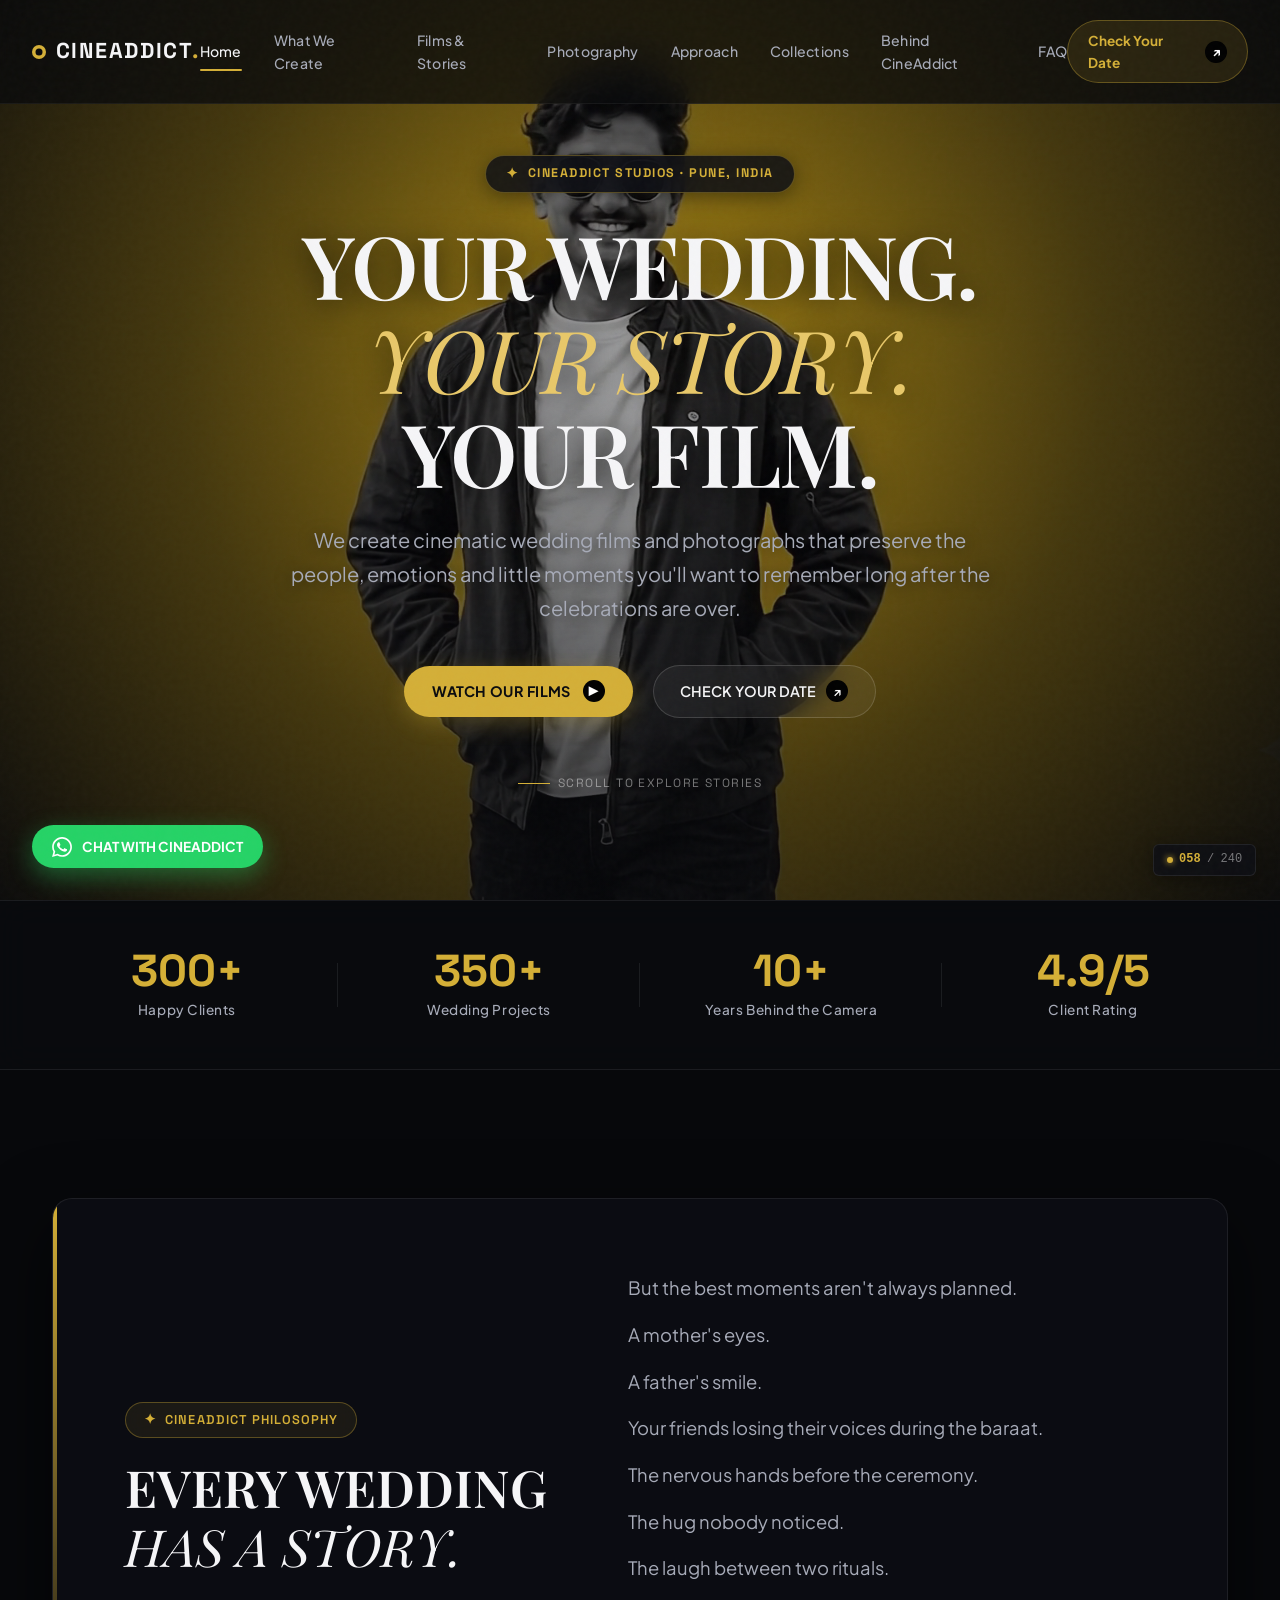
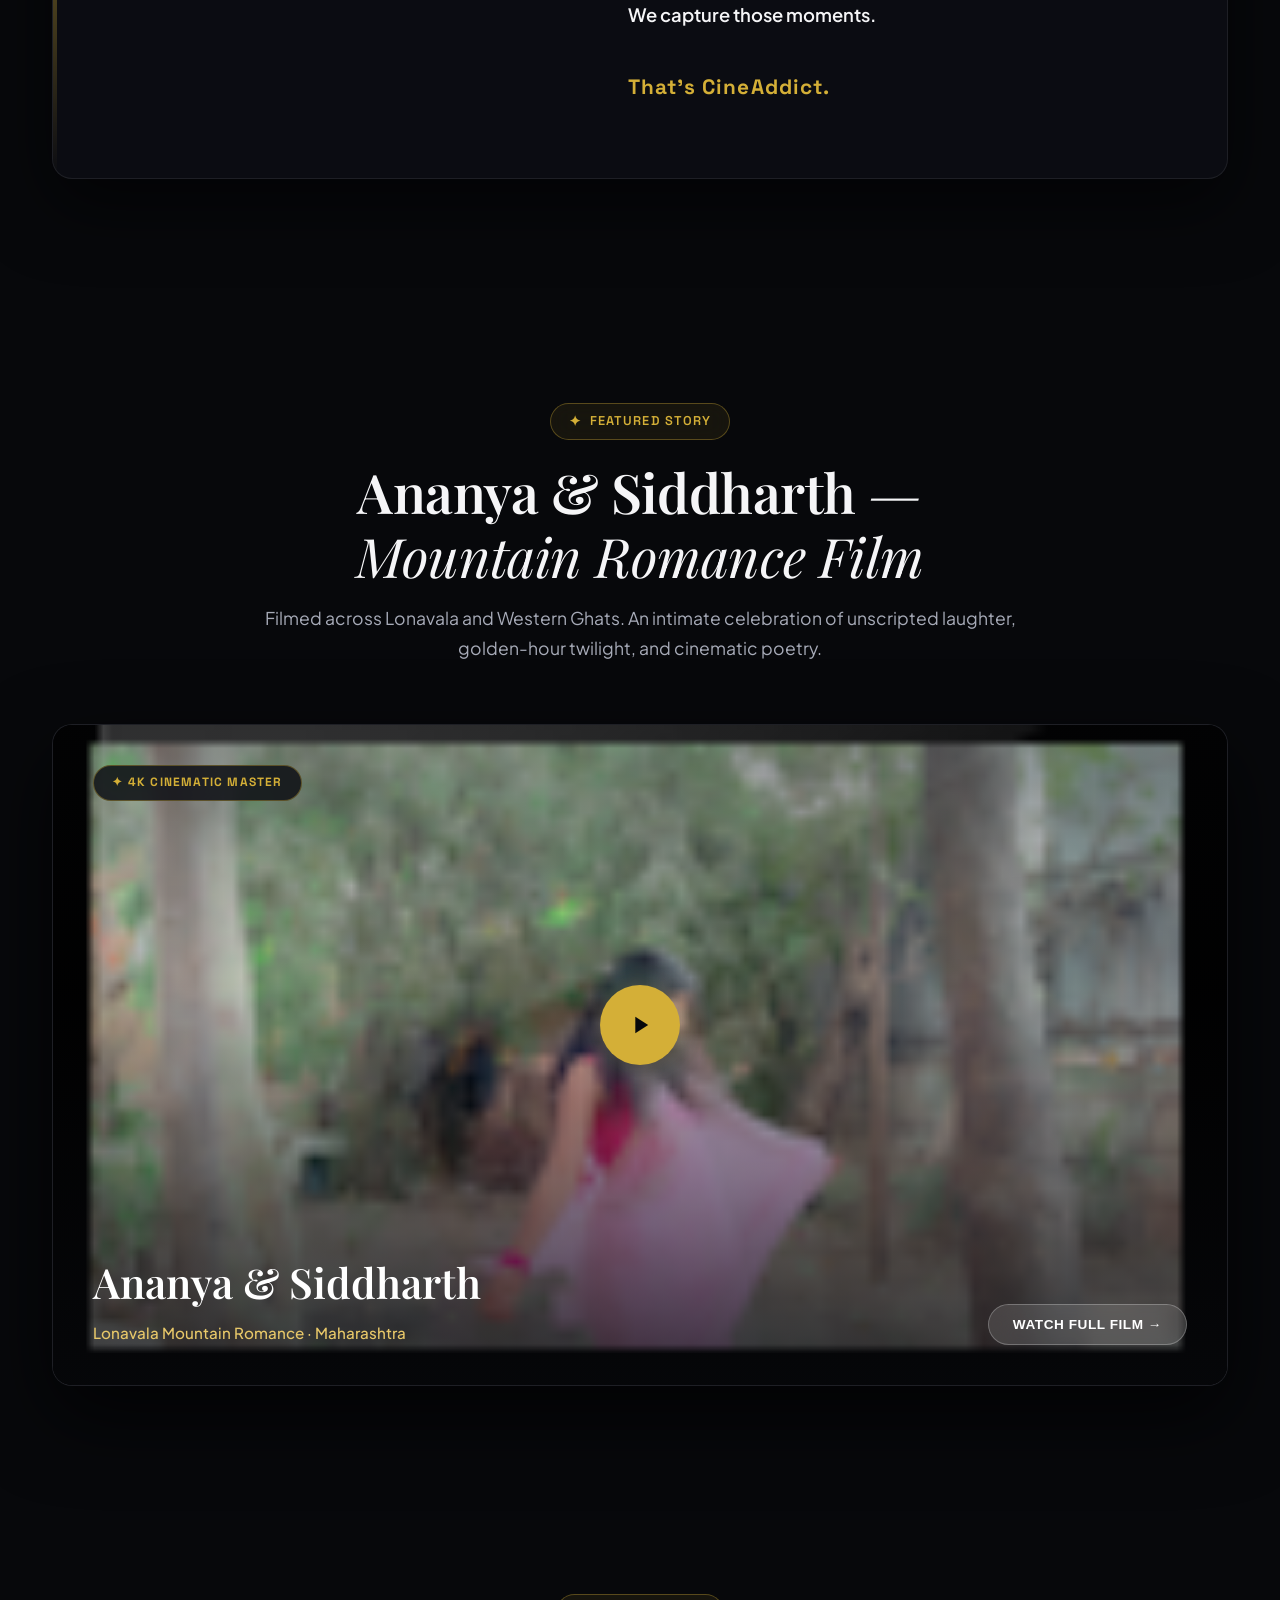
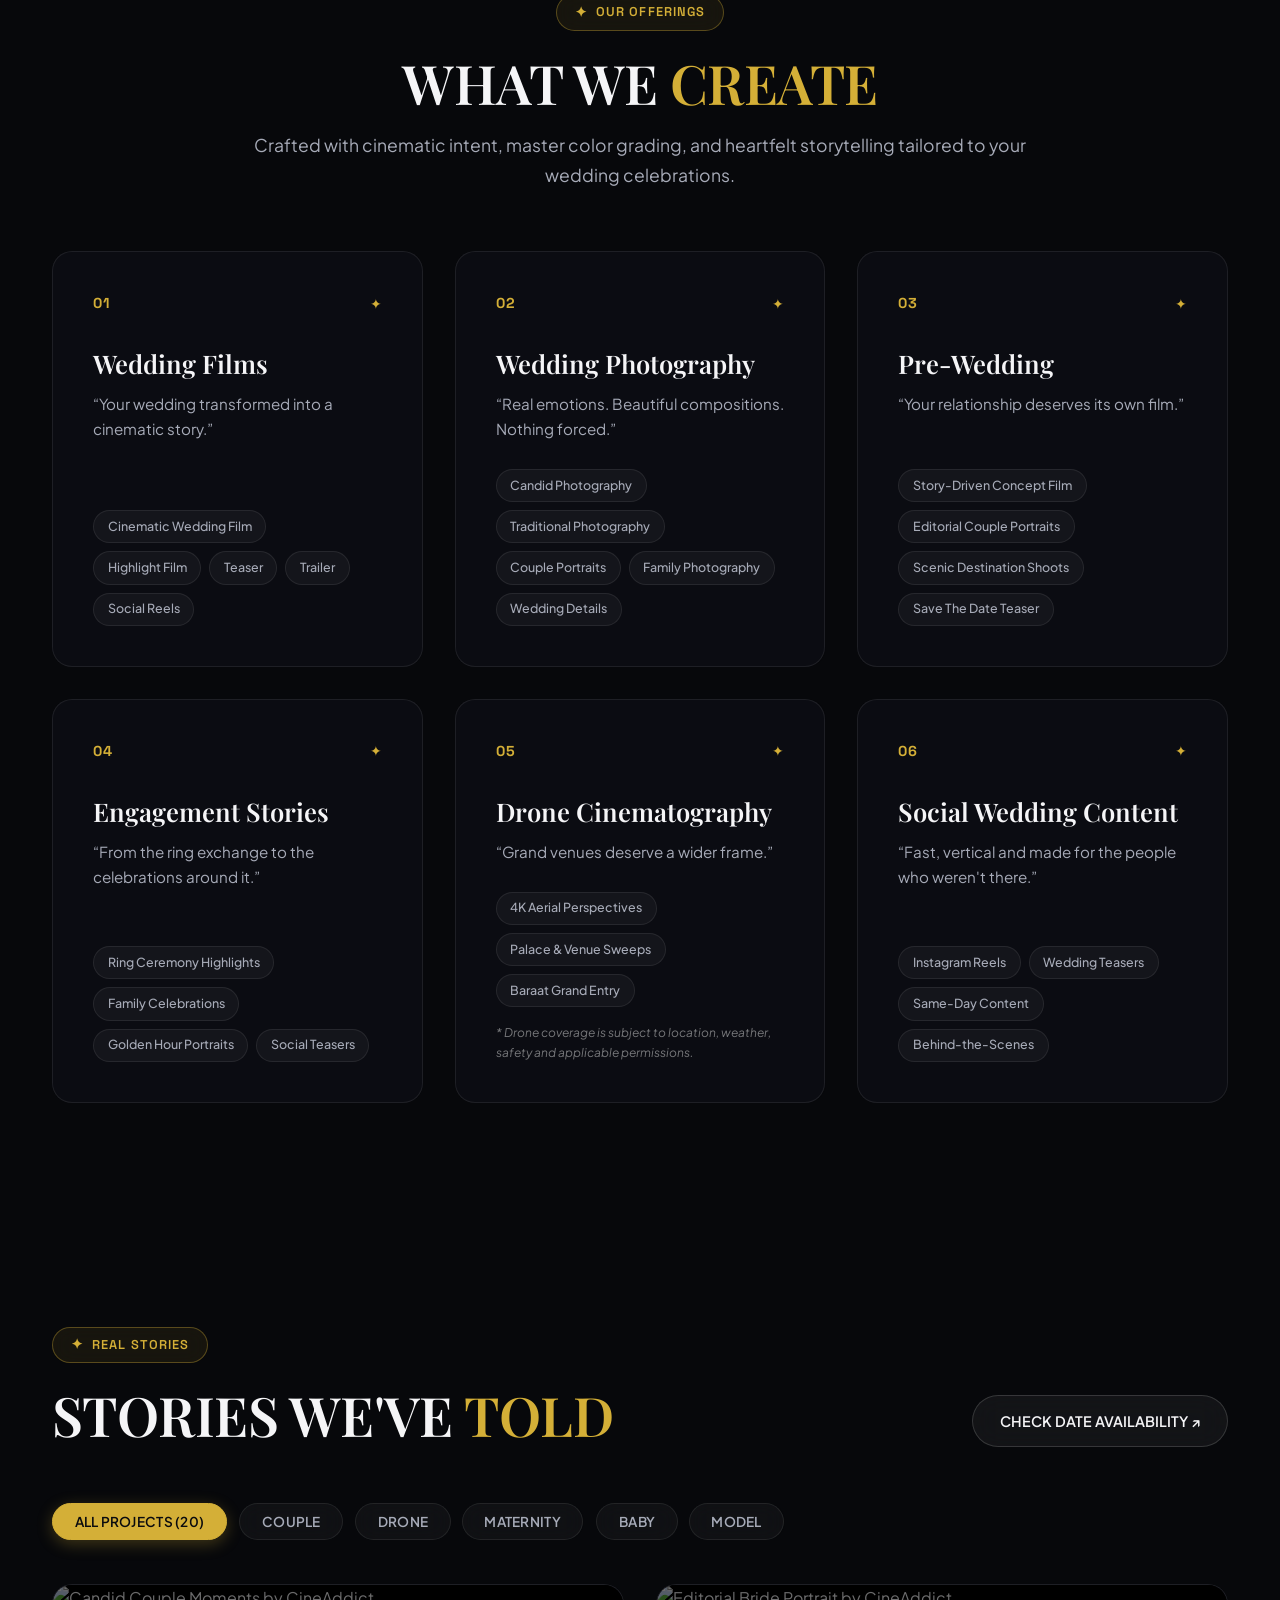
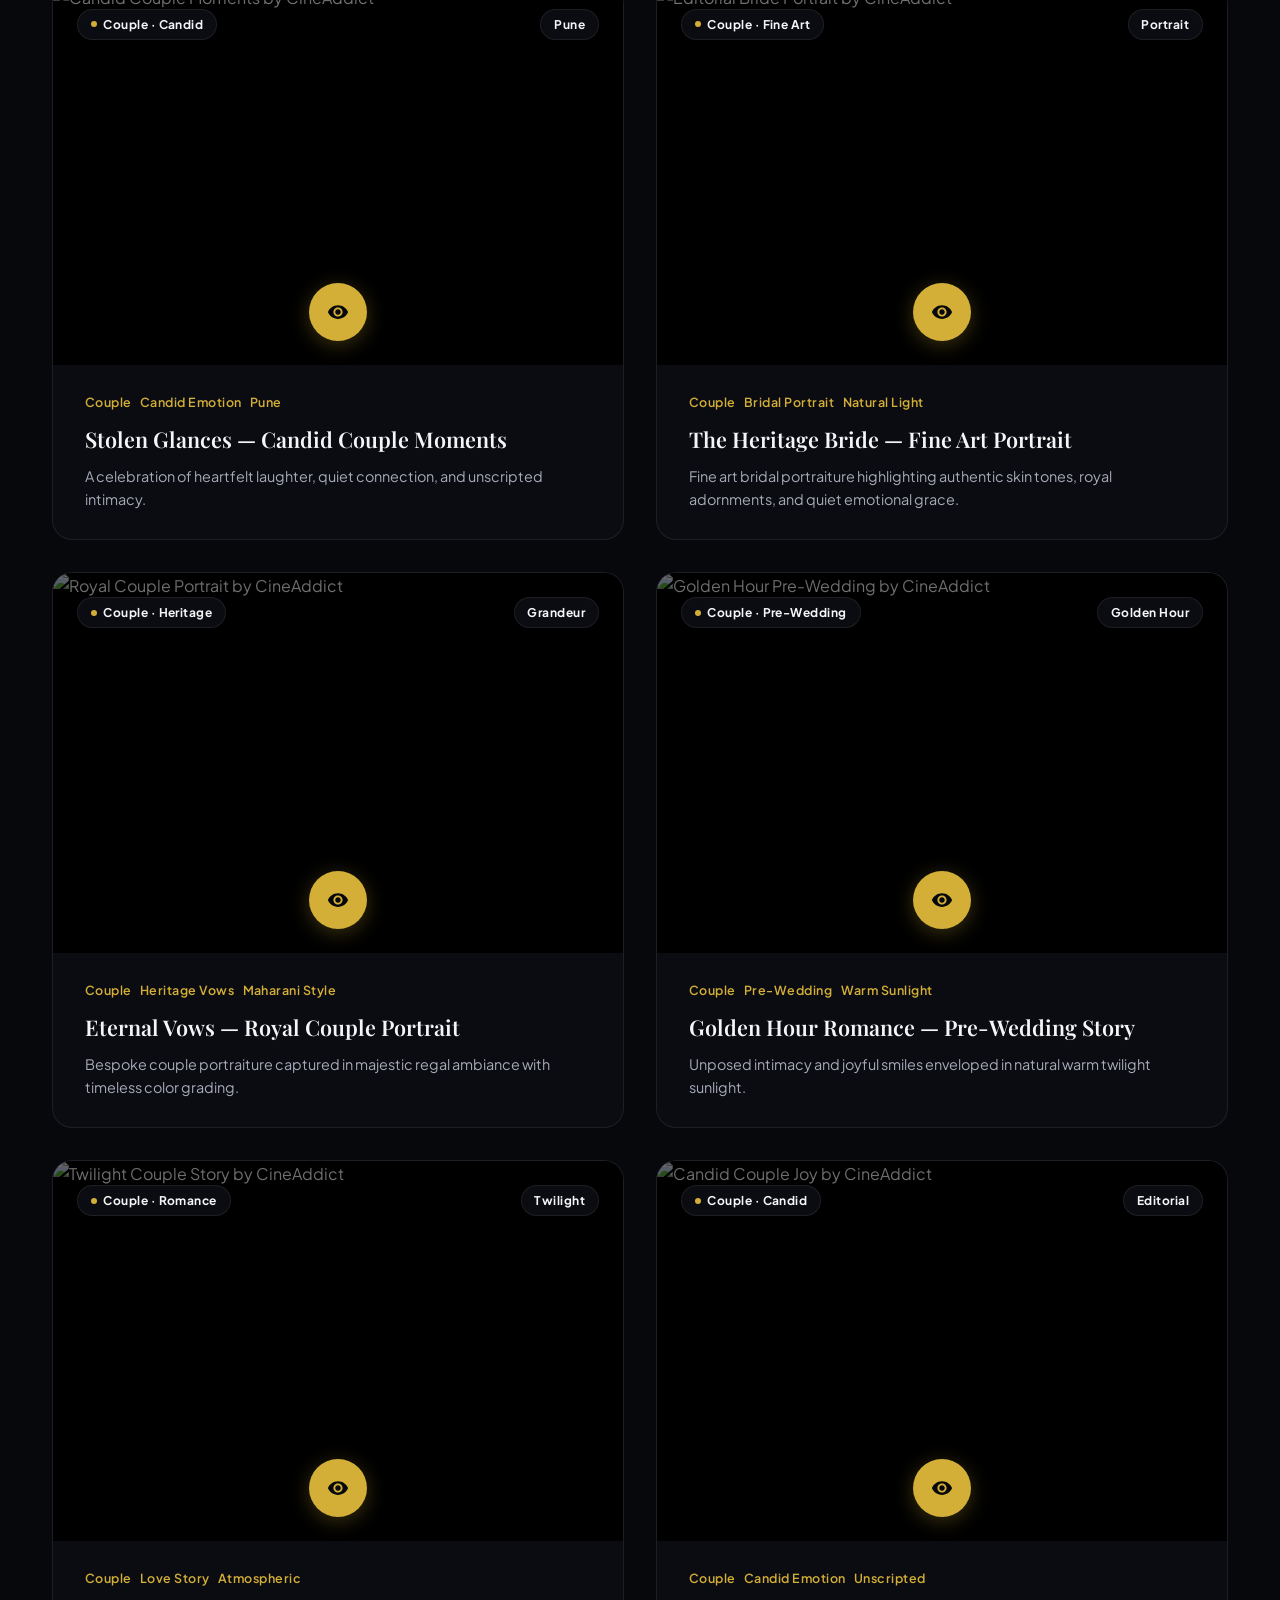
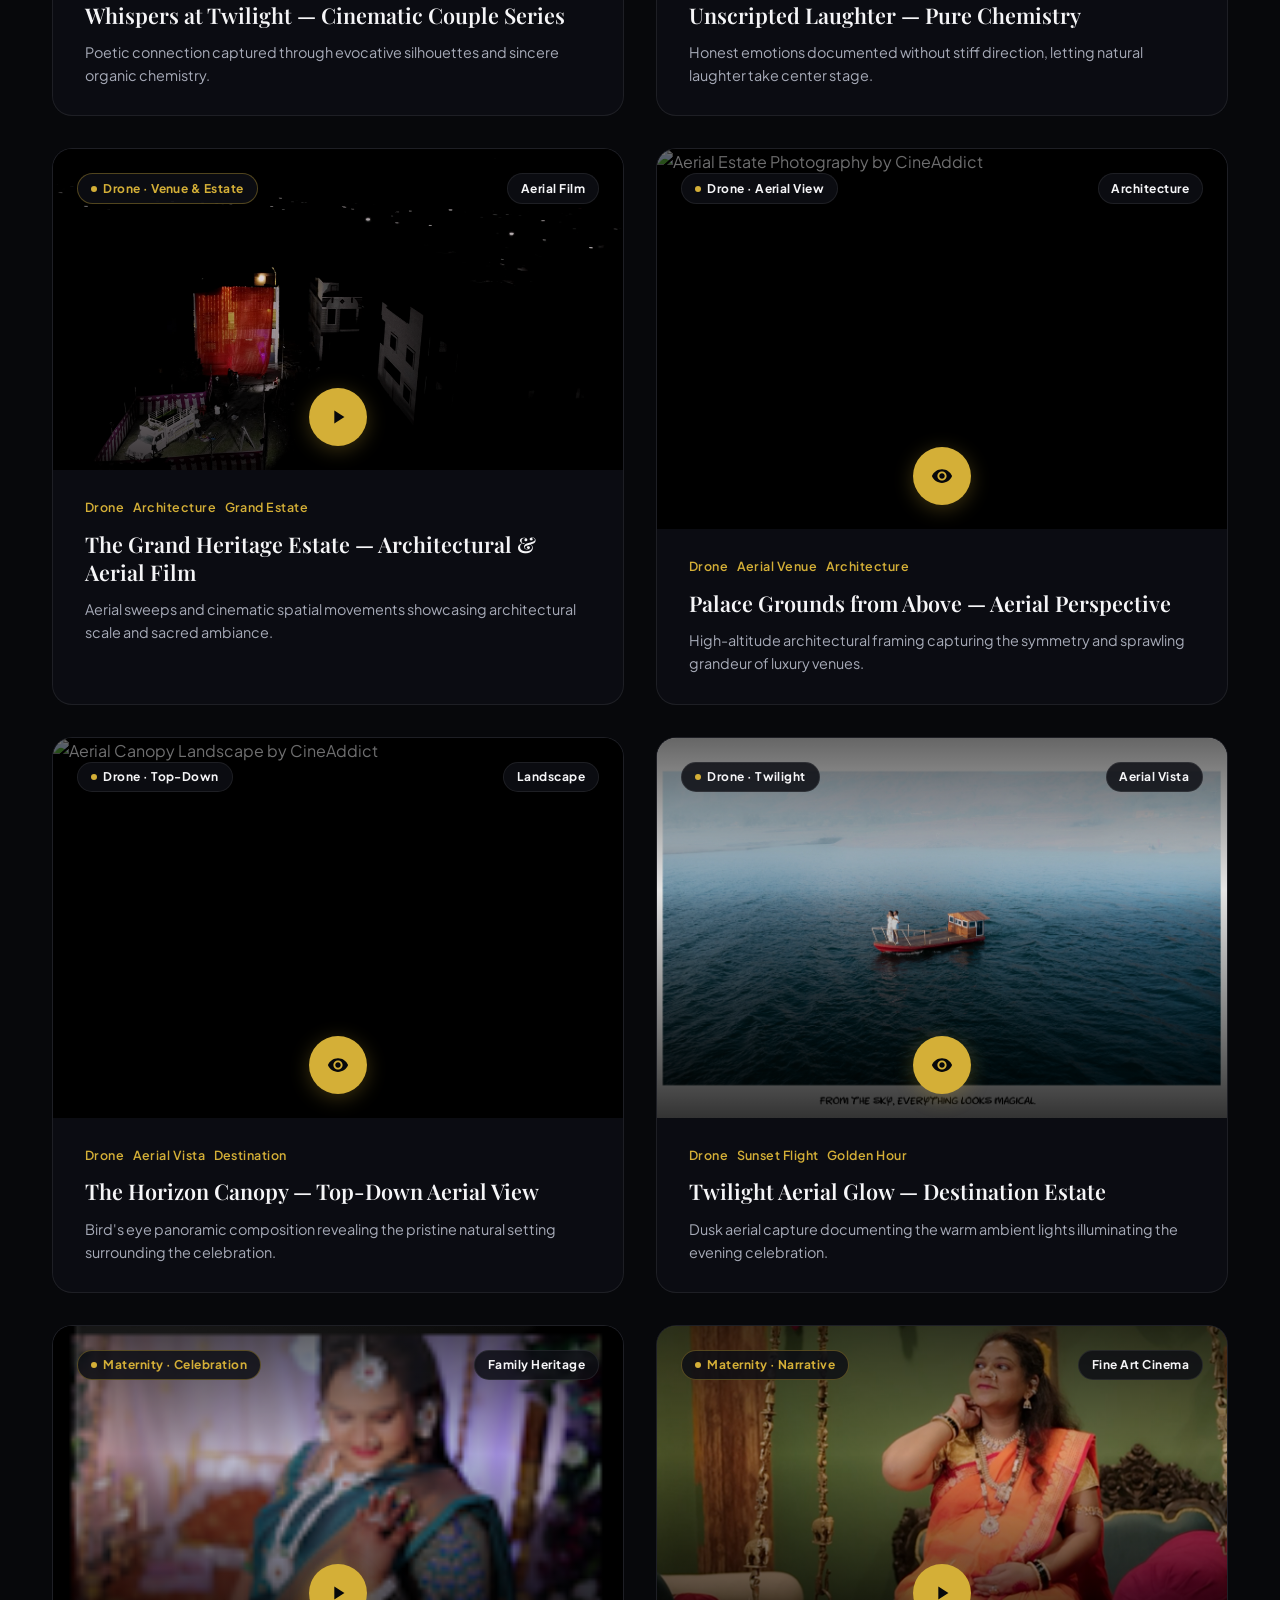
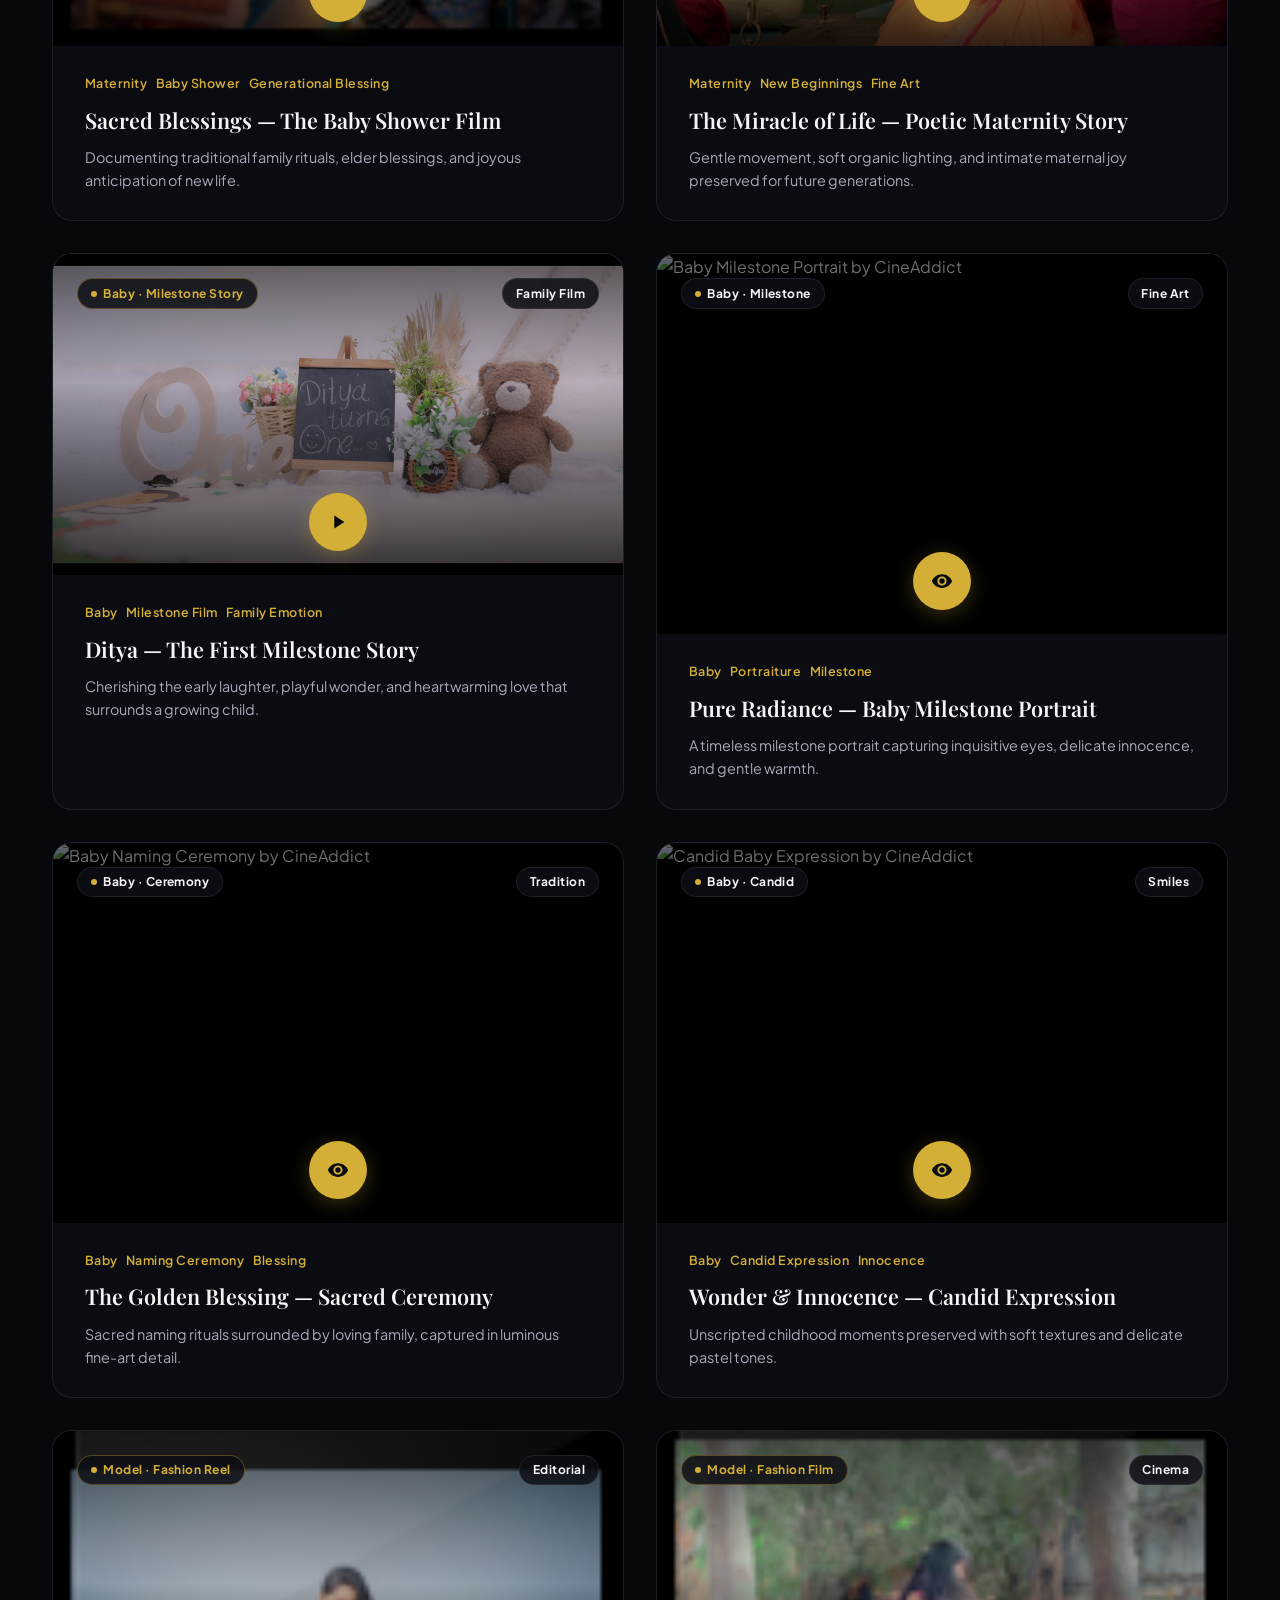
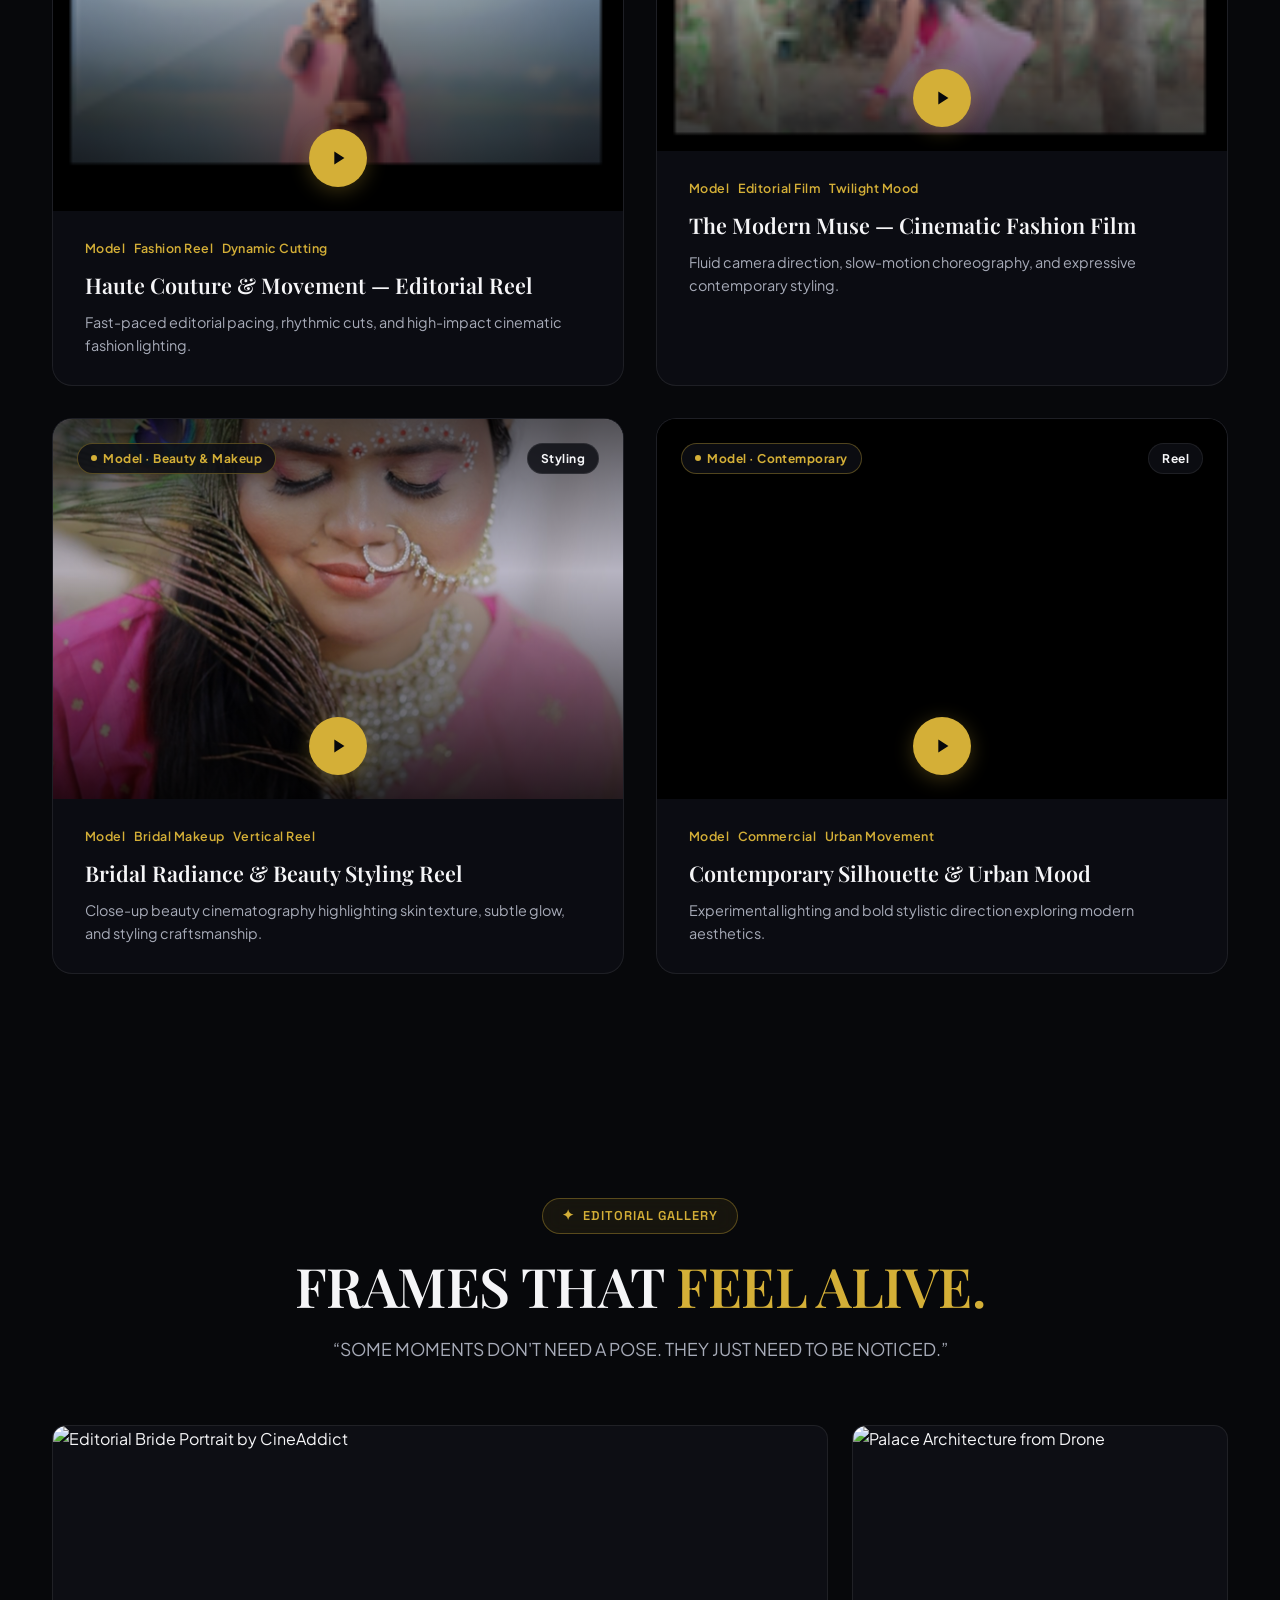
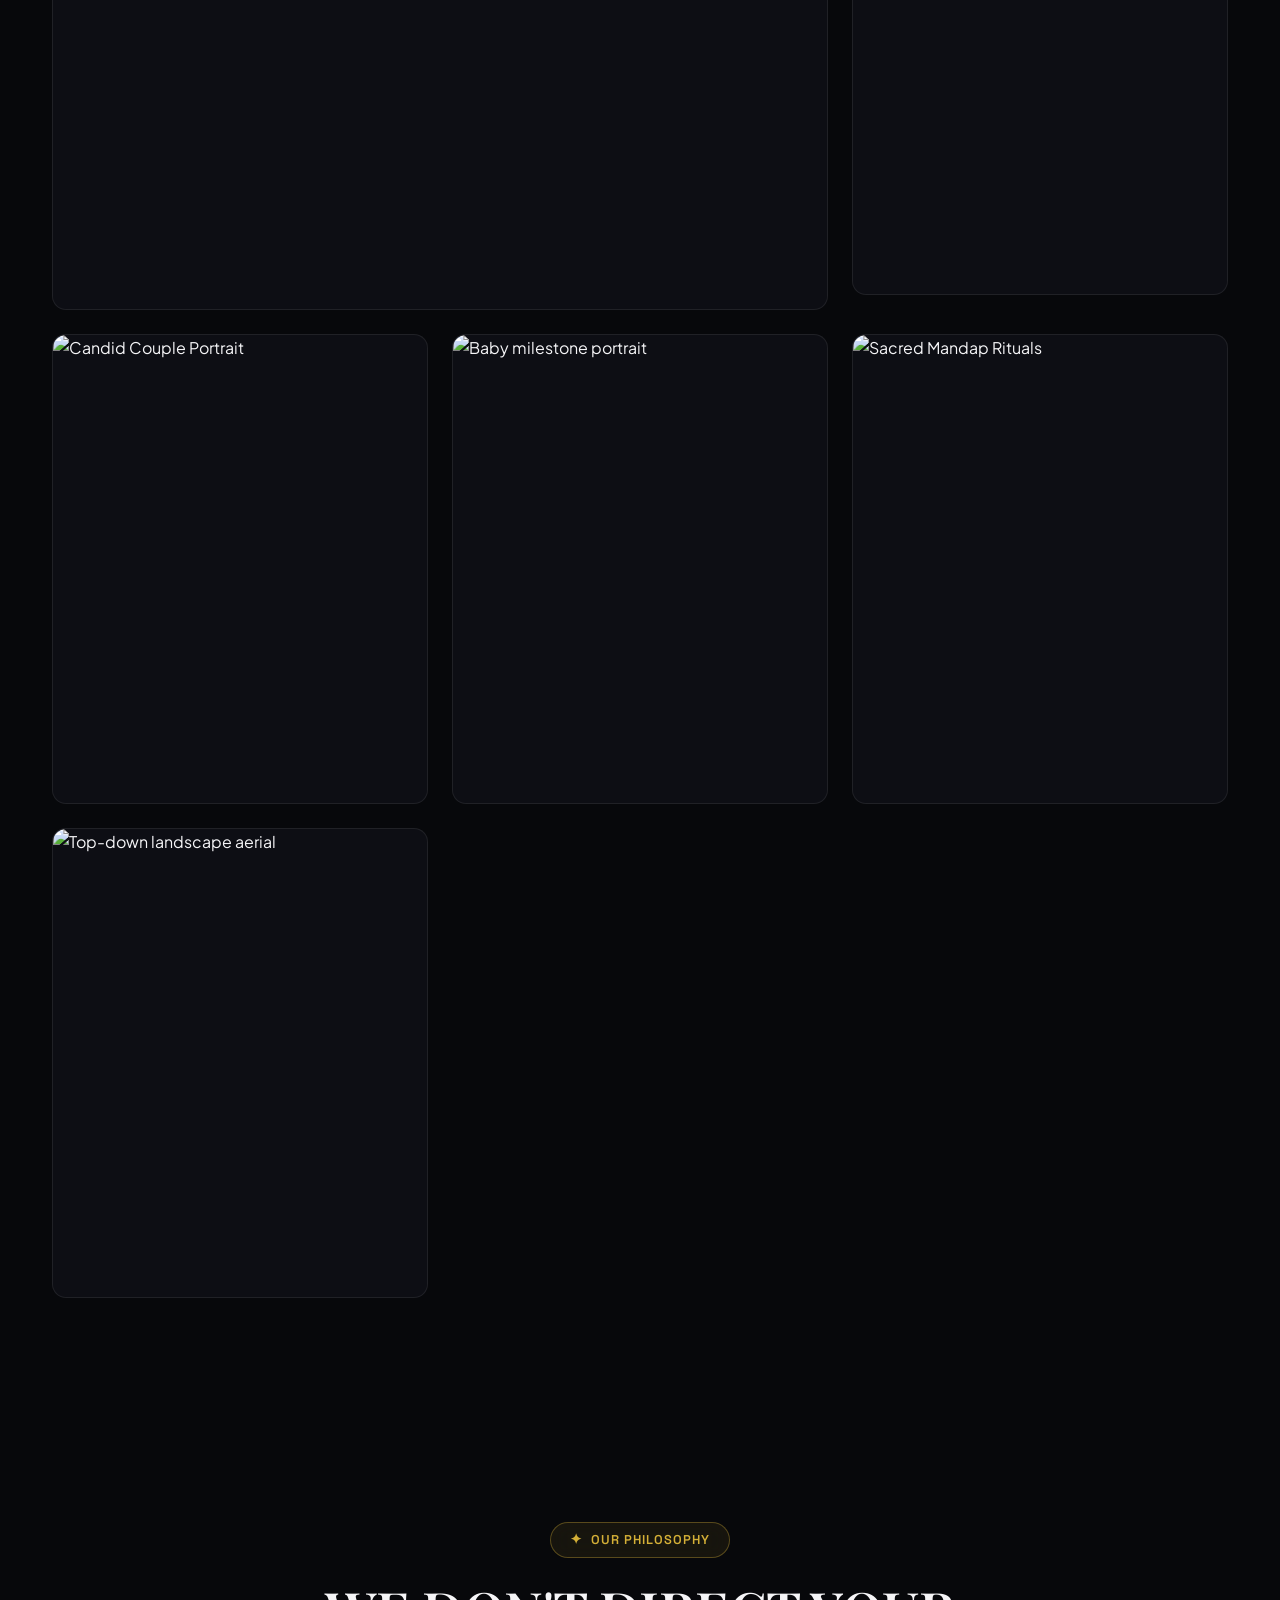
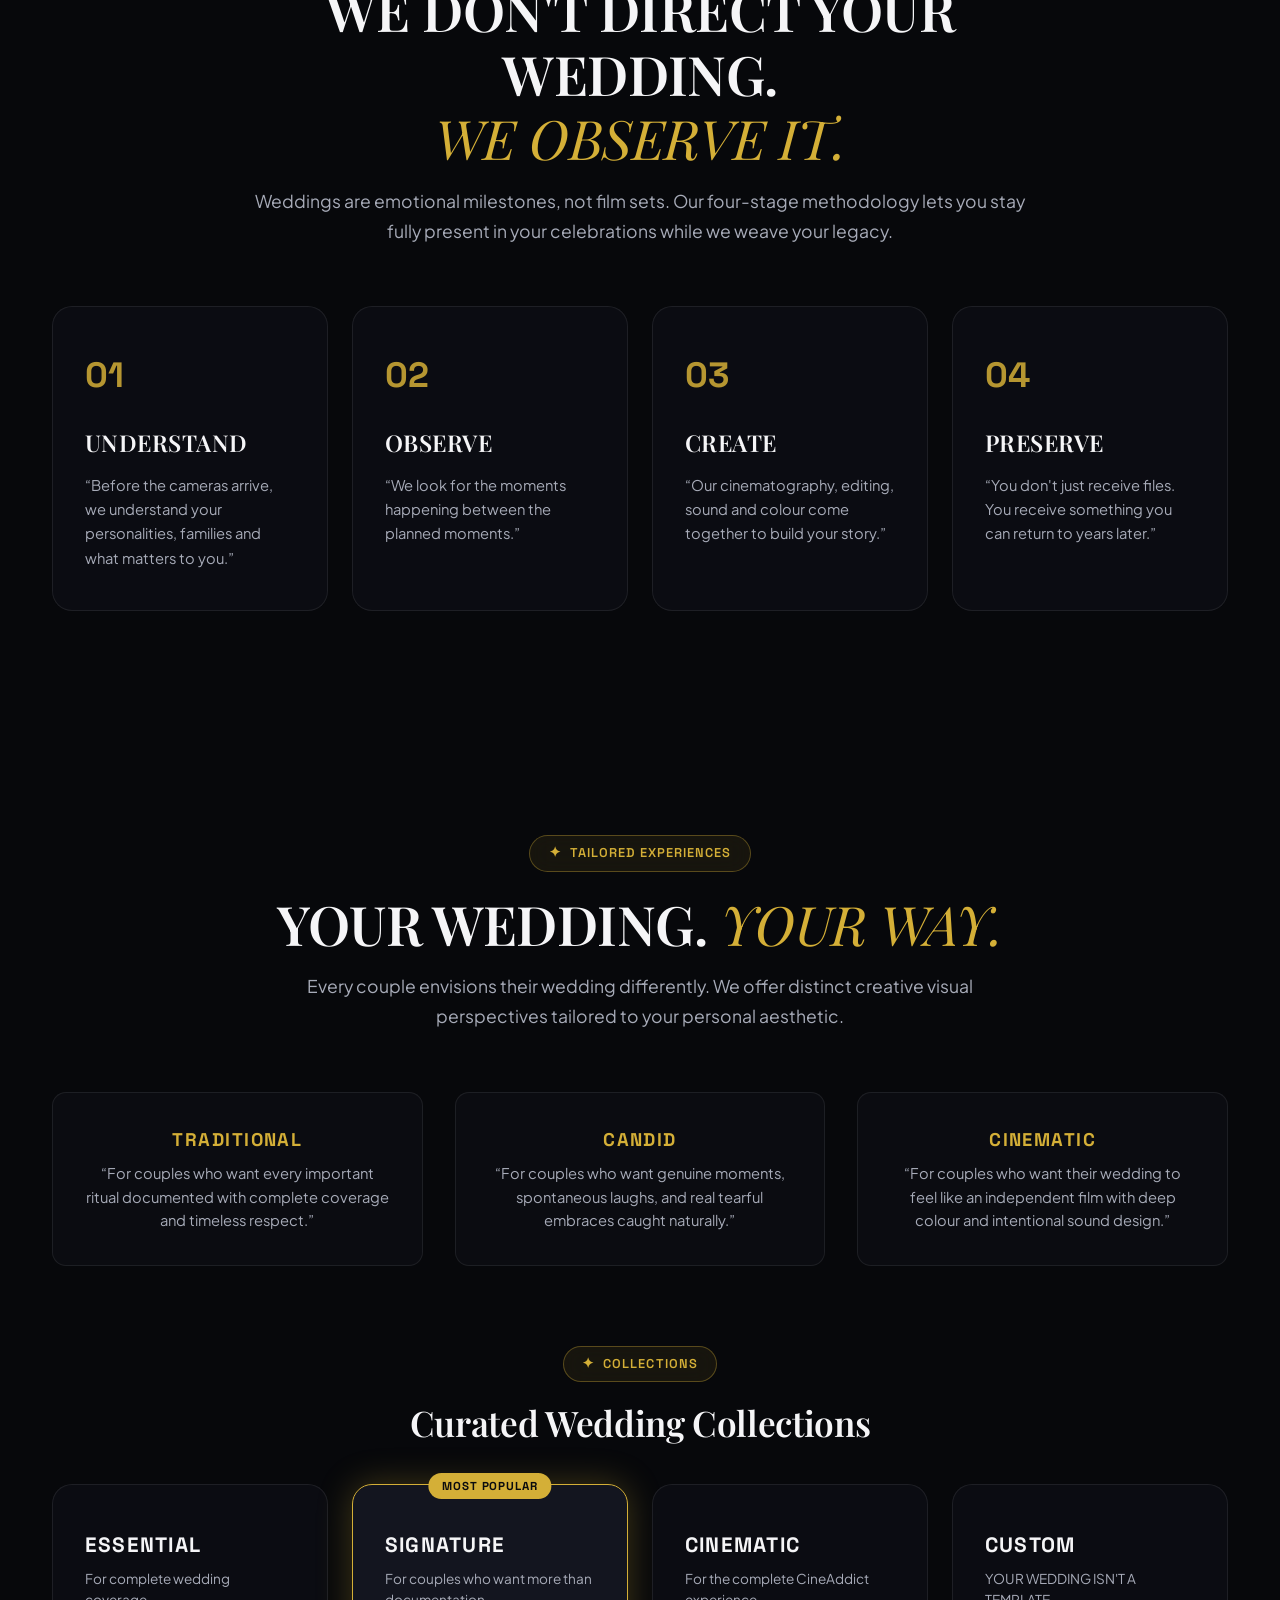
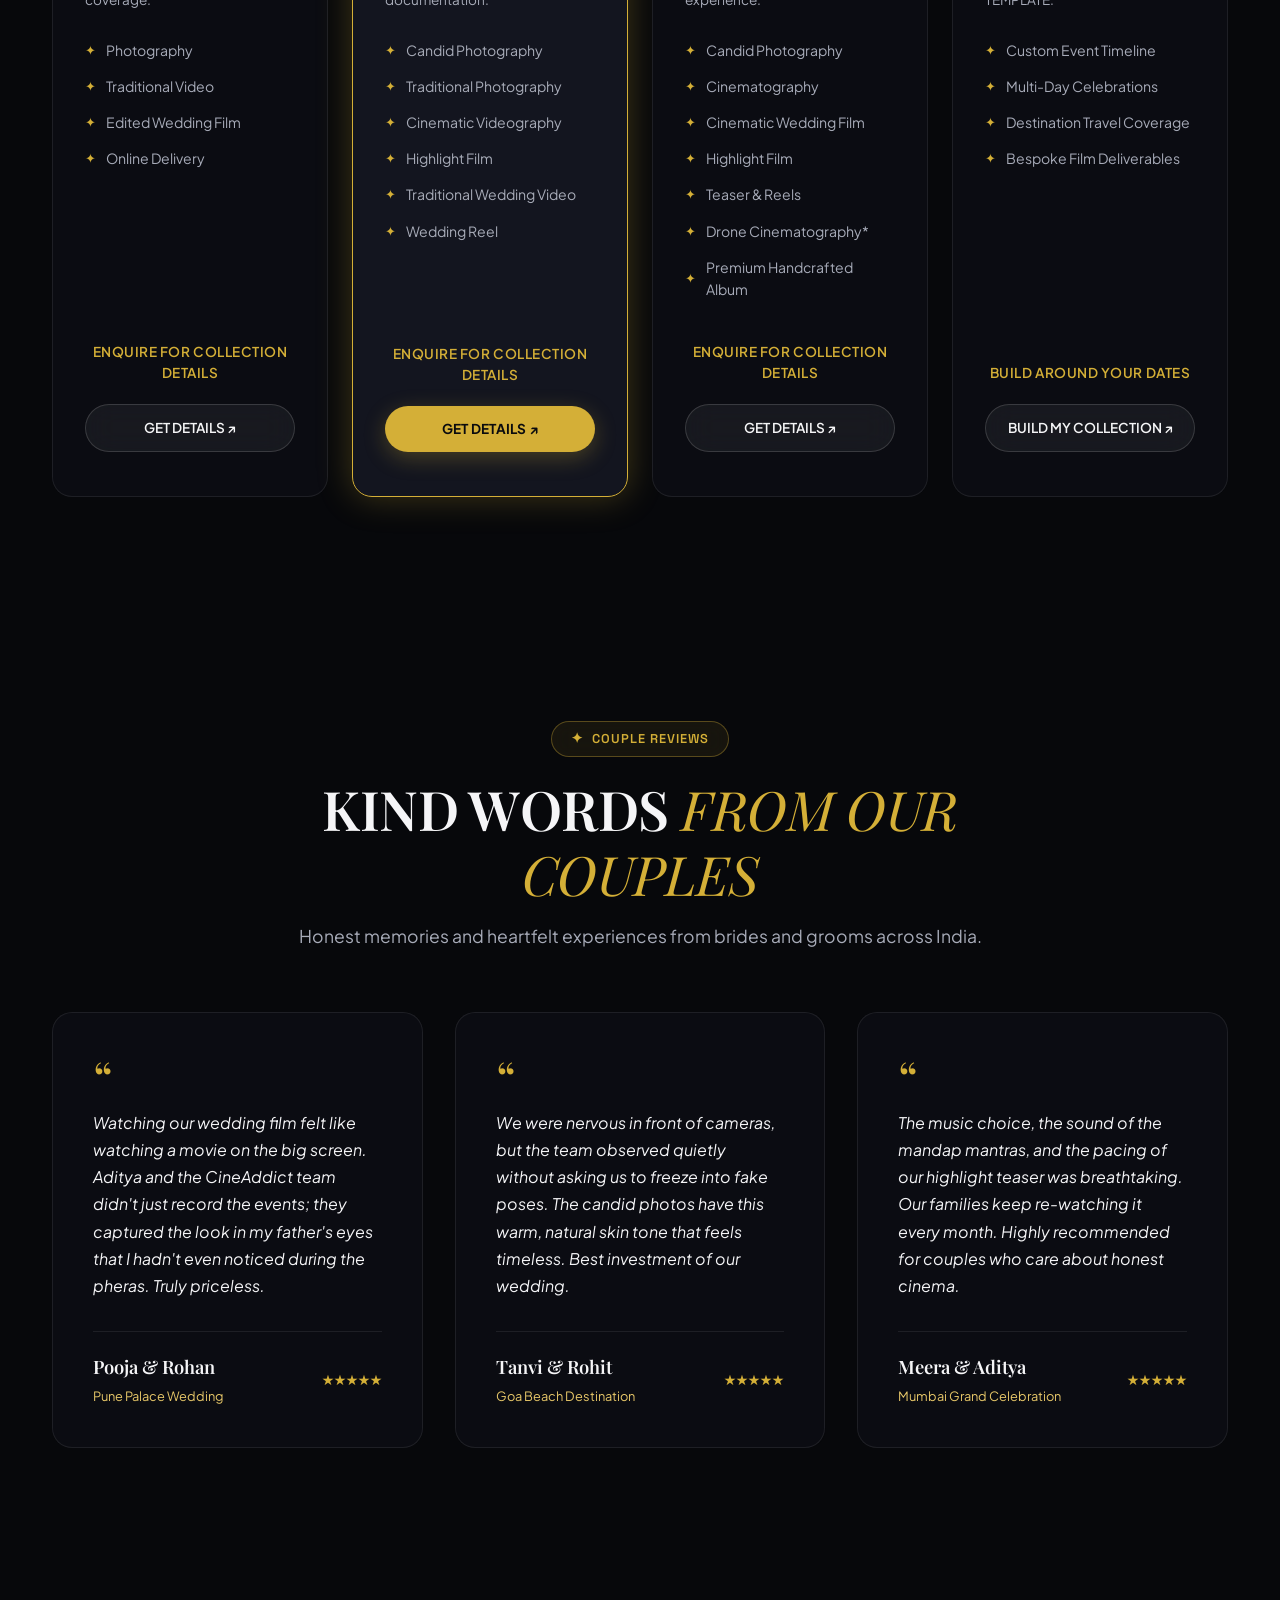
==== commit 0e8f85e0: "Remove K & S files and all associated references across the site" ====
--- a/index.html
+++ b/index.html
@@ -11,7 +11,7 @@
   <meta property="og:type" content="website">
   <meta property="og:title" content="CineAddict | Wedding Photography & Cinematic Films in Pune">
   <meta property="og:description" content="Wedding Films. Honest Emotions. Timeless Stories. Award-winning wedding cinematography & photography studio based in Pune, Maharashtra.">
-  <meta property="og:image" content="media/K_and_S.png">
+  <meta property="og:image" content="media/Couple/MDC09939 copy.jpg">
   <meta property="og:url" content="https://adityabg.vercel.app">
 
   <title>CineAddict | Wedding Photography & Cinematic Films in Pune</title>
@@ -30,7 +30,7 @@
     "@type": "ProfessionalService",
     "name": "CineAddict",
     "alternateName": "CineAddict Wedding Films & Photography",
-    "image": "https://adityabg.vercel.app/media/K_and_S.png",
+    "image": "https://adityabg.vercel.app/media/Couple/MDC09939 copy.jpg",
     "founder": {
       "@type": "Person",
       "name": "Aditya Govindwad",
@@ -245,14 +245,14 @@
           
           <div class="section-header-center">
             <span class="section-tag"><span class="tag-star">✦</span> Featured Story</span>
-            <h2 class="section-heading">Karan & Sneha <span class="section-heading-editorial">— Royal Wedding Film</span></h2>
-            <p class="section-lead-text">Filmed in Pune, Maharashtra. An intimate celebration of heritage, stolen glances, and grand palace rituals.</p>
+            <h2 class="section-heading">Ananya & Siddharth <span class="section-heading-editorial">— Mountain Romance Film</span></h2>
+            <p class="section-lead-text">Filmed across Lonavala and Western Ghats. An intimate celebration of unscripted laughter, golden-hour twilight, and cinematic poetry.</p>
           </div>
 
           <div class="featured-film-card">
-            <div class="featured-video-wrap" data-src="media/Couple/K & S.mp4" data-title="Karan & Sneha — Royal Pune Wedding Film" data-type="video">
-              <video class="featured-video-element" poster="media/K_and_S.png" preload="none" muted playsinline>
-                <source src="media/Couple/K & S.mp4" type="video/mp4">
+            <div class="featured-video-wrap" data-src="media/Model/A S.mp4" data-title="Ananya & Siddharth — Mountain Romance Film" data-type="video">
+              <video class="featured-video-element" poster="media/A_S.png" preload="none" muted playsinline>
+                <source src="media/Model/A S.mp4" type="video/mp4">
               </video>
 
               <div class="featured-video-overlay">
@@ -260,7 +260,7 @@
                   <span>✦ 4K CINEMATIC MASTER</span>
                 </div>
 
-                <div class="featured-play-center" aria-label="Play Featured Wedding Film">
+                <div class="featured-play-center" aria-label="Play Featured Romance Film">
                   <svg width="28" height="28" viewBox="0 0 24 24" fill="#07080b">
                     <path d="M8 5V19L19 12L8 5Z"/>
                   </svg>
@@ -268,8 +268,8 @@
 
                 <div class="featured-meta-row">
                   <div>
-                    <h3 class="featured-couple-name">Karan & Sneha</h3>
-                    <p class="featured-location">Pune Palace Wedding & Reception · Maharashtra</p>
+                    <h3 class="featured-couple-name">Ananya & Siddharth</h3>
+                    <p class="featured-location">Lonavala Mountain Romance · Maharashtra</p>
                   </div>
                   <button class="btn-watch-film" aria-label="Watch full film">
                     <span>WATCH FULL FILM →</span>
@@ -437,20 +437,18 @@
           <div class="portfolio-grid" id="portfolio-grid">
             
             <!-- ================= COUPLE (1-6) ================= -->
-            <!-- Couple 1: K & S Wedding Film -->
+            <!-- Couple 1: _ACP1094 Stolen Glances -->
             <article class="project-card work-item" data-category="couple">
-              <div class="project-media-wrap video-aspect-16-9" data-src="media/Couple/K & S.mp4" data-title="Karan & Sneha — Royal Wedding Film" data-type="video">
-                <video class="card-video-element" poster="media/K_and_S.png" preload="none" muted loop playsinline>
-                  <source src="media/Couple/K & S.mp4" type="video/mp4">
-                </video>
-                <div class="media-overlay-controls">
-                  <div class="media-badge-group">
-                    <span class="media-type-badge cine-badge"><span class="badge-dot"></span>Couple · Wedding Film</span>
+              <div class="project-media-wrap photo-aspect-wrap" data-src="media/Couple/_ACP1094 copy.jpg" data-title="Stolen Glances — Candid Couple Moments" data-type="image">
+                <img class="card-img-element" src="media/Couple/_ACP1094 copy.jpg" alt="Candid Couple Moments by CineAddict" loading="lazy">
+                <div class="media-overlay-controls">
+                  <div class="media-badge-group">
+                    <span class="media-type-badge"><span class="badge-dot"></span>Couple · Candid</span>
                     <span class="media-type-badge">Pune</span>
                   </div>
-                  <button class="play-action-btn" aria-label="Play Karan & Sneha wedding film">
-                    <svg width="22" height="22" viewBox="0 0 24 24" fill="#07080b">
-                      <path d="M8 5V19L19 12L8 5Z"/>
+                  <button class="play-action-btn" aria-label="View photo">
+                    <svg width="22" height="22" viewBox="0 0 24 24" fill="#07080b">
+                      <path d="M12 4.5C7 4.5 2.73 7.61 1 12c1.73 4.39 6 7.5 11 7.5s9.27-3.11 11-7.5c-1.73-4.39-6-7.5-11-7.5zM12 17c-2.76 0-5-2.24-5-5s2.24-5 5-5 5 2.24 5 5-2.24 5-5 5zm0-8c-1.66 0-3 1.34-3 3s1.34 3 3 3 3-1.34 3-3-1.34-3-3-3z"/>
                     </svg>
                   </button>
                 </div>
@@ -458,11 +456,11 @@
               <div class="project-details">
                 <div class="project-tags-row">
                   <span class="project-tag">Couple</span>
-                  <span class="project-tag">Wedding Film</span>
-                  <span class="project-tag">Royal Pune</span>
-                </div>
-                <h3 class="project-title">Karan & Sneha — Royal Wedding Film</h3>
-                <p class="project-desc">A celebration of cultural heritage and unscripted family warmth at a heritage palace in Pune.</p>
+                  <span class="project-tag">Candid Emotion</span>
+                  <span class="project-tag">Pune</span>
+                </div>
+                <h3 class="project-title">Stolen Glances — Candid Couple Moments</h3>
+                <p class="project-desc">A celebration of heartfelt laughter, quiet connection, and unscripted intimacy.</p>
               </div>
             </article>
 
@@ -1259,7 +1257,7 @@
               </p>
               <div class="testimonial-author-row">
                 <div>
-                  <h4 class="author-names">Sneha & Karan</h4>
+                  <h4 class="author-names">Pooja & Rohan</h4>
                   <span class="author-event">Pune Palace Wedding</span>
                 </div>
                 <span class="tag-star">★★★★★</span>
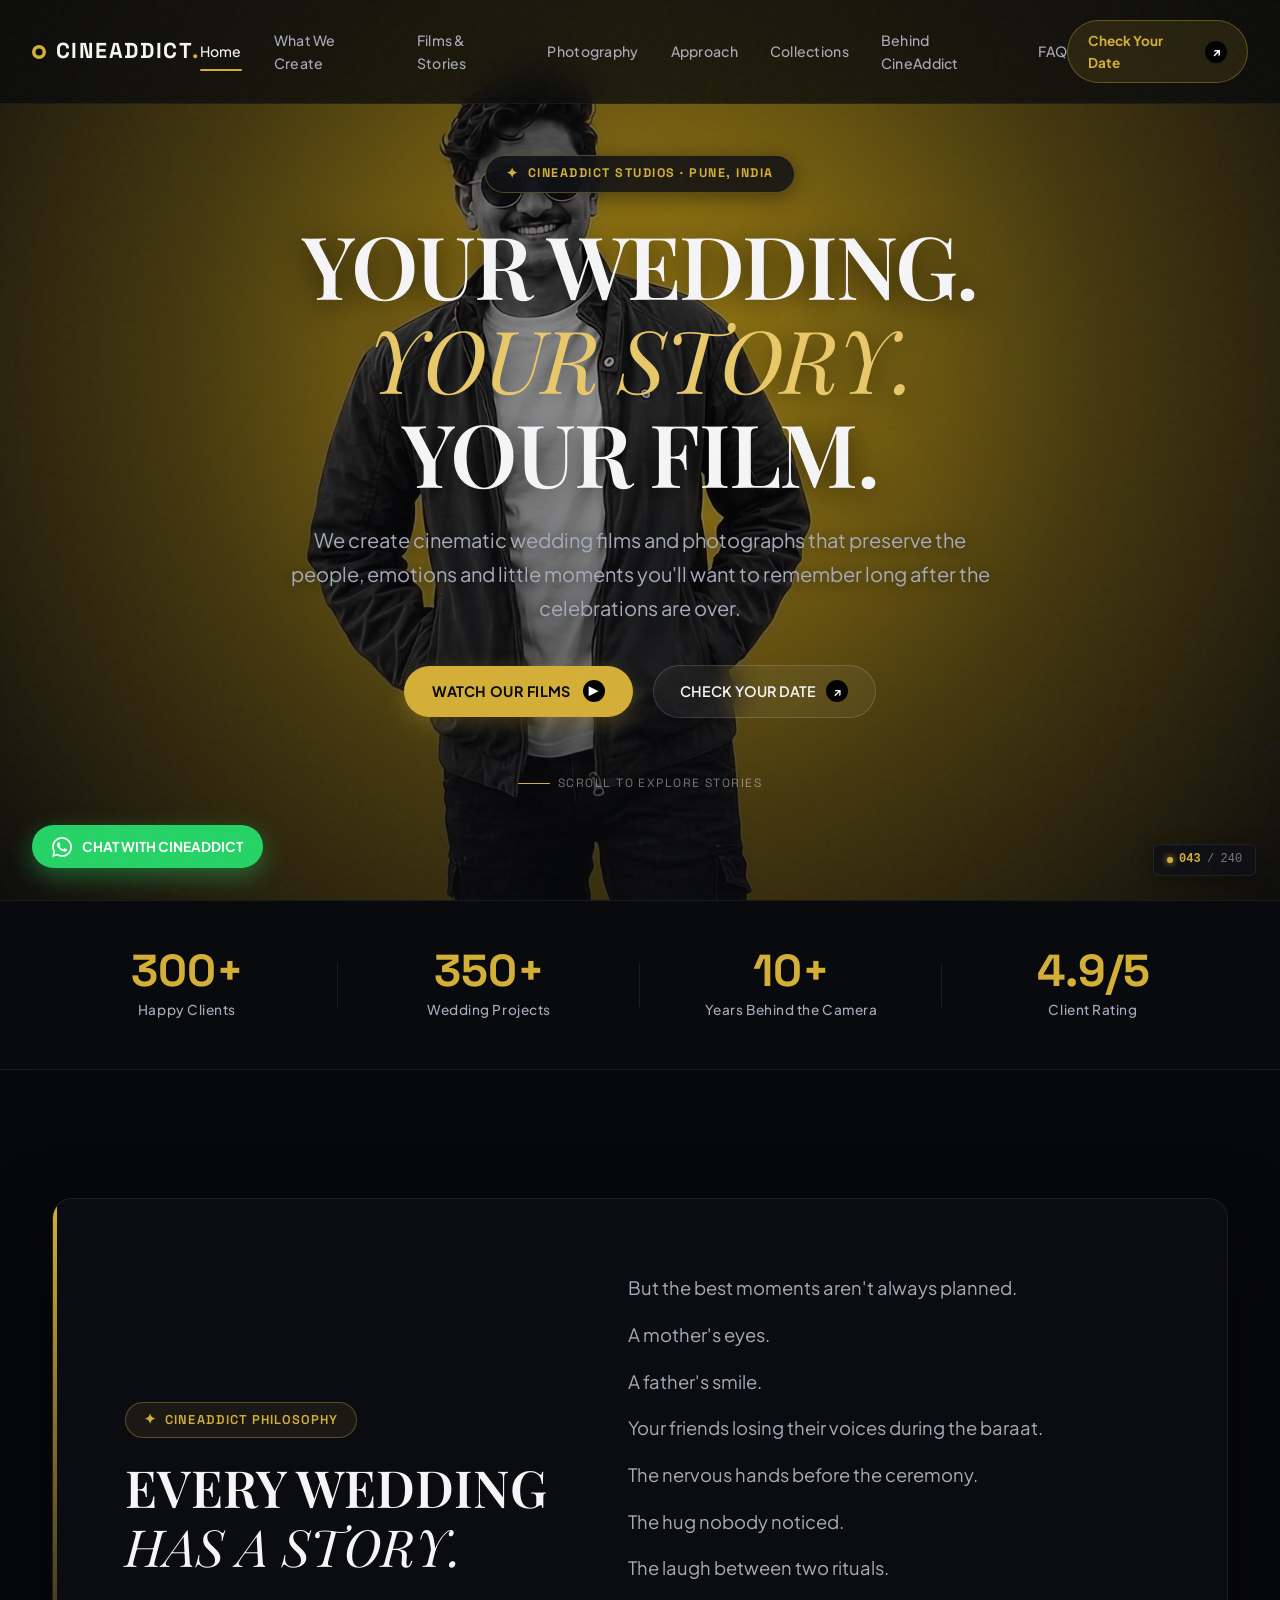
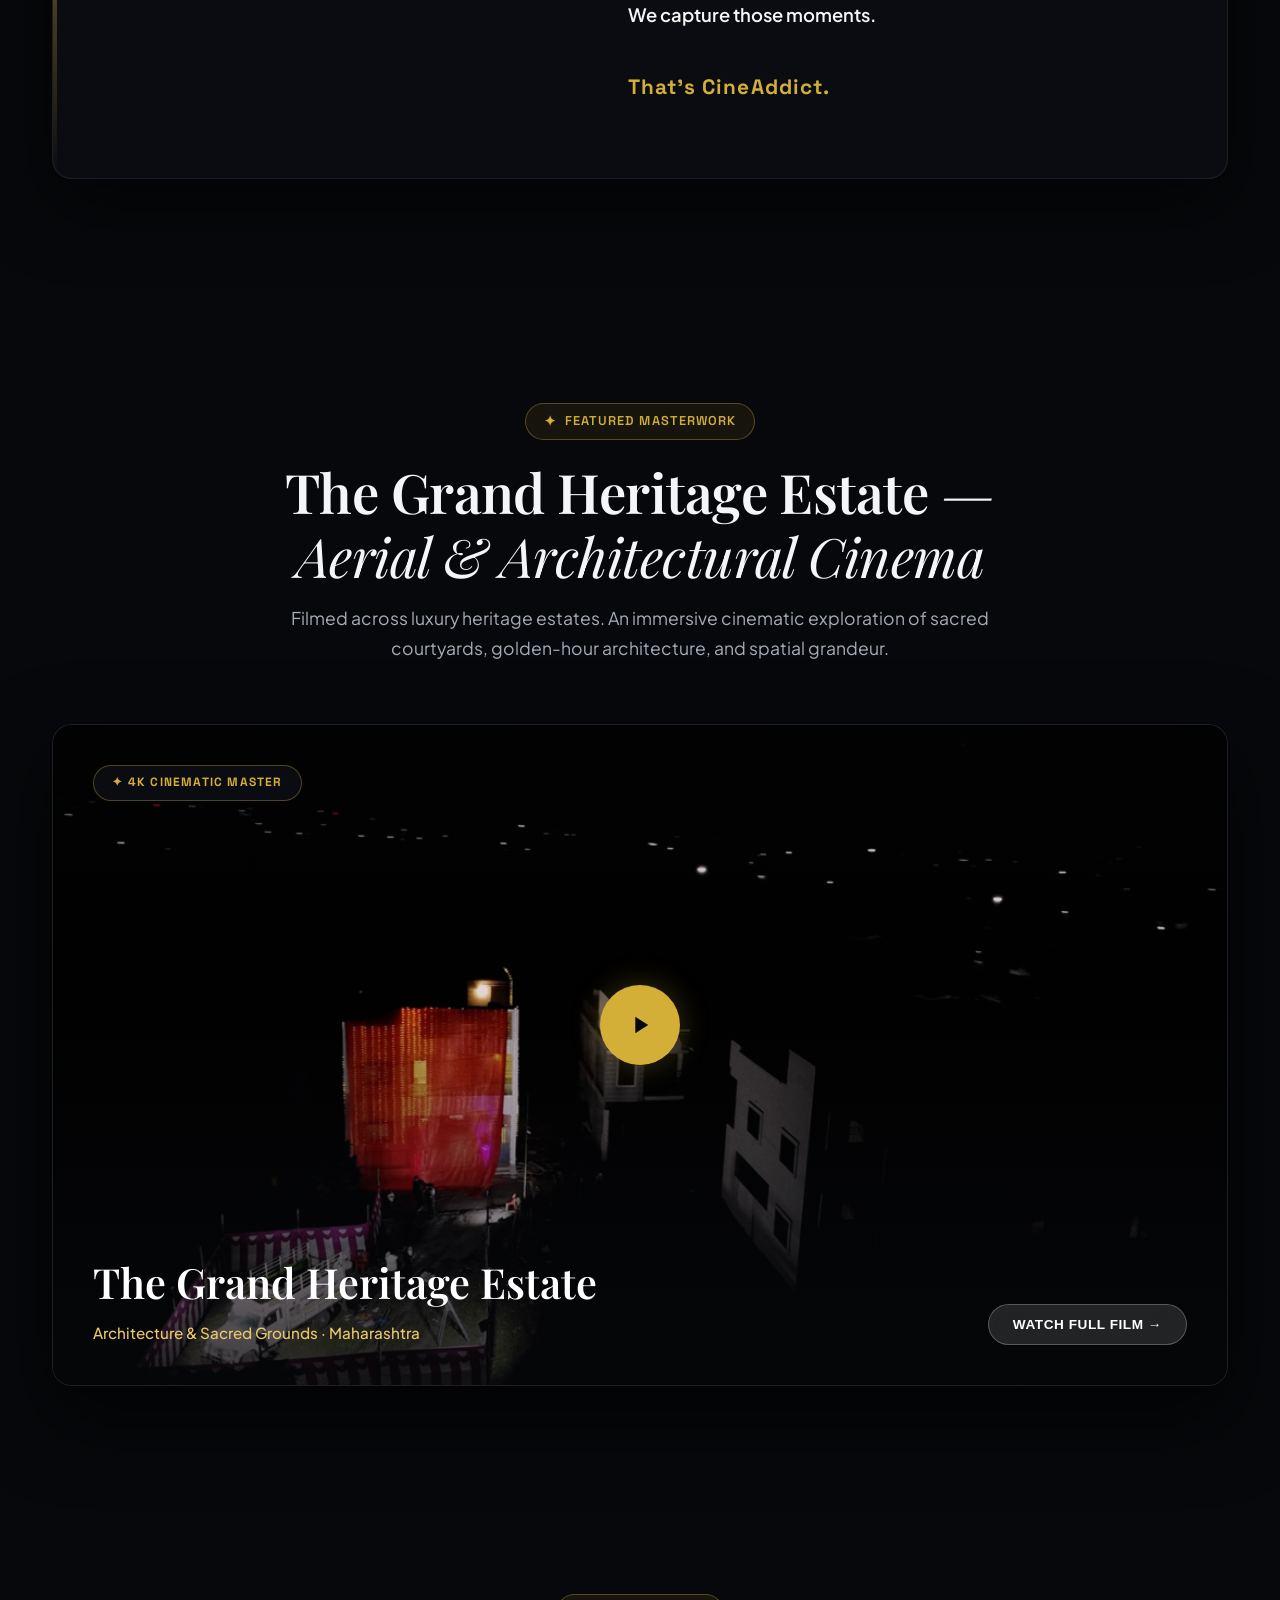
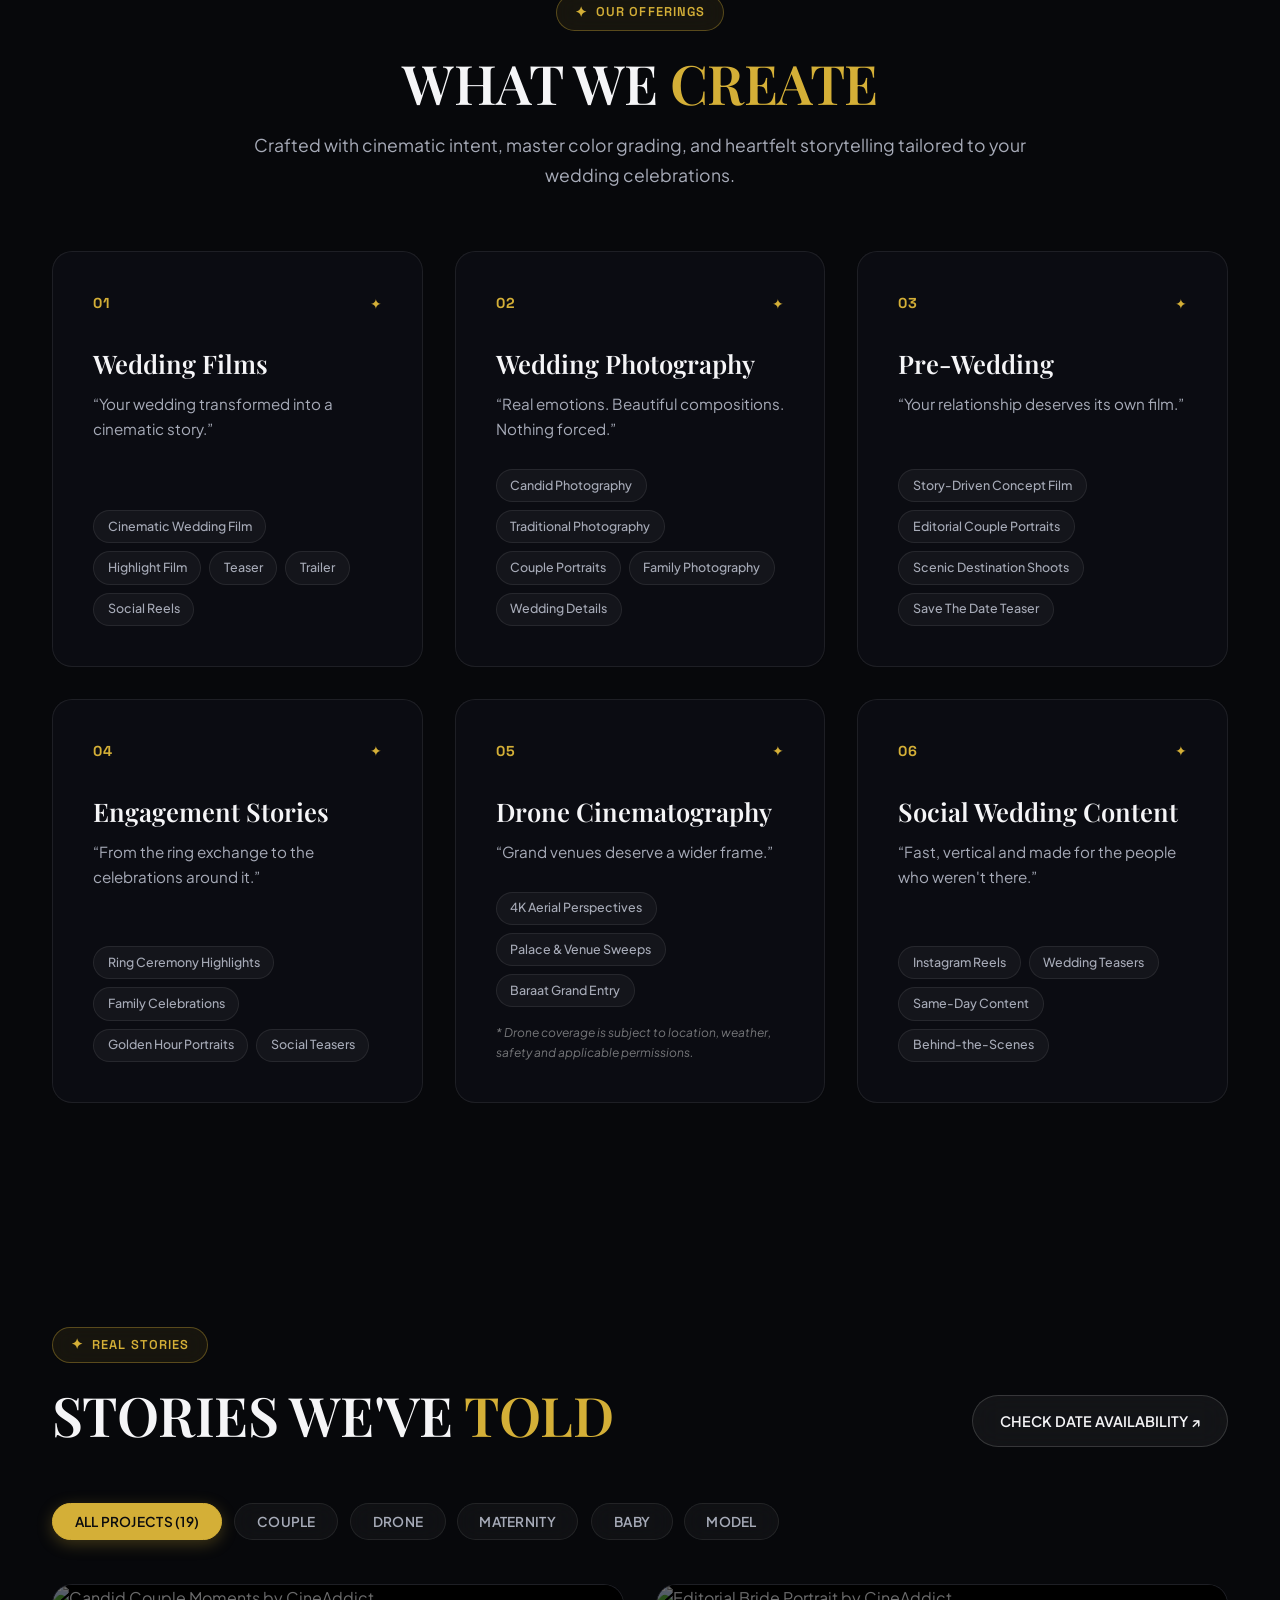
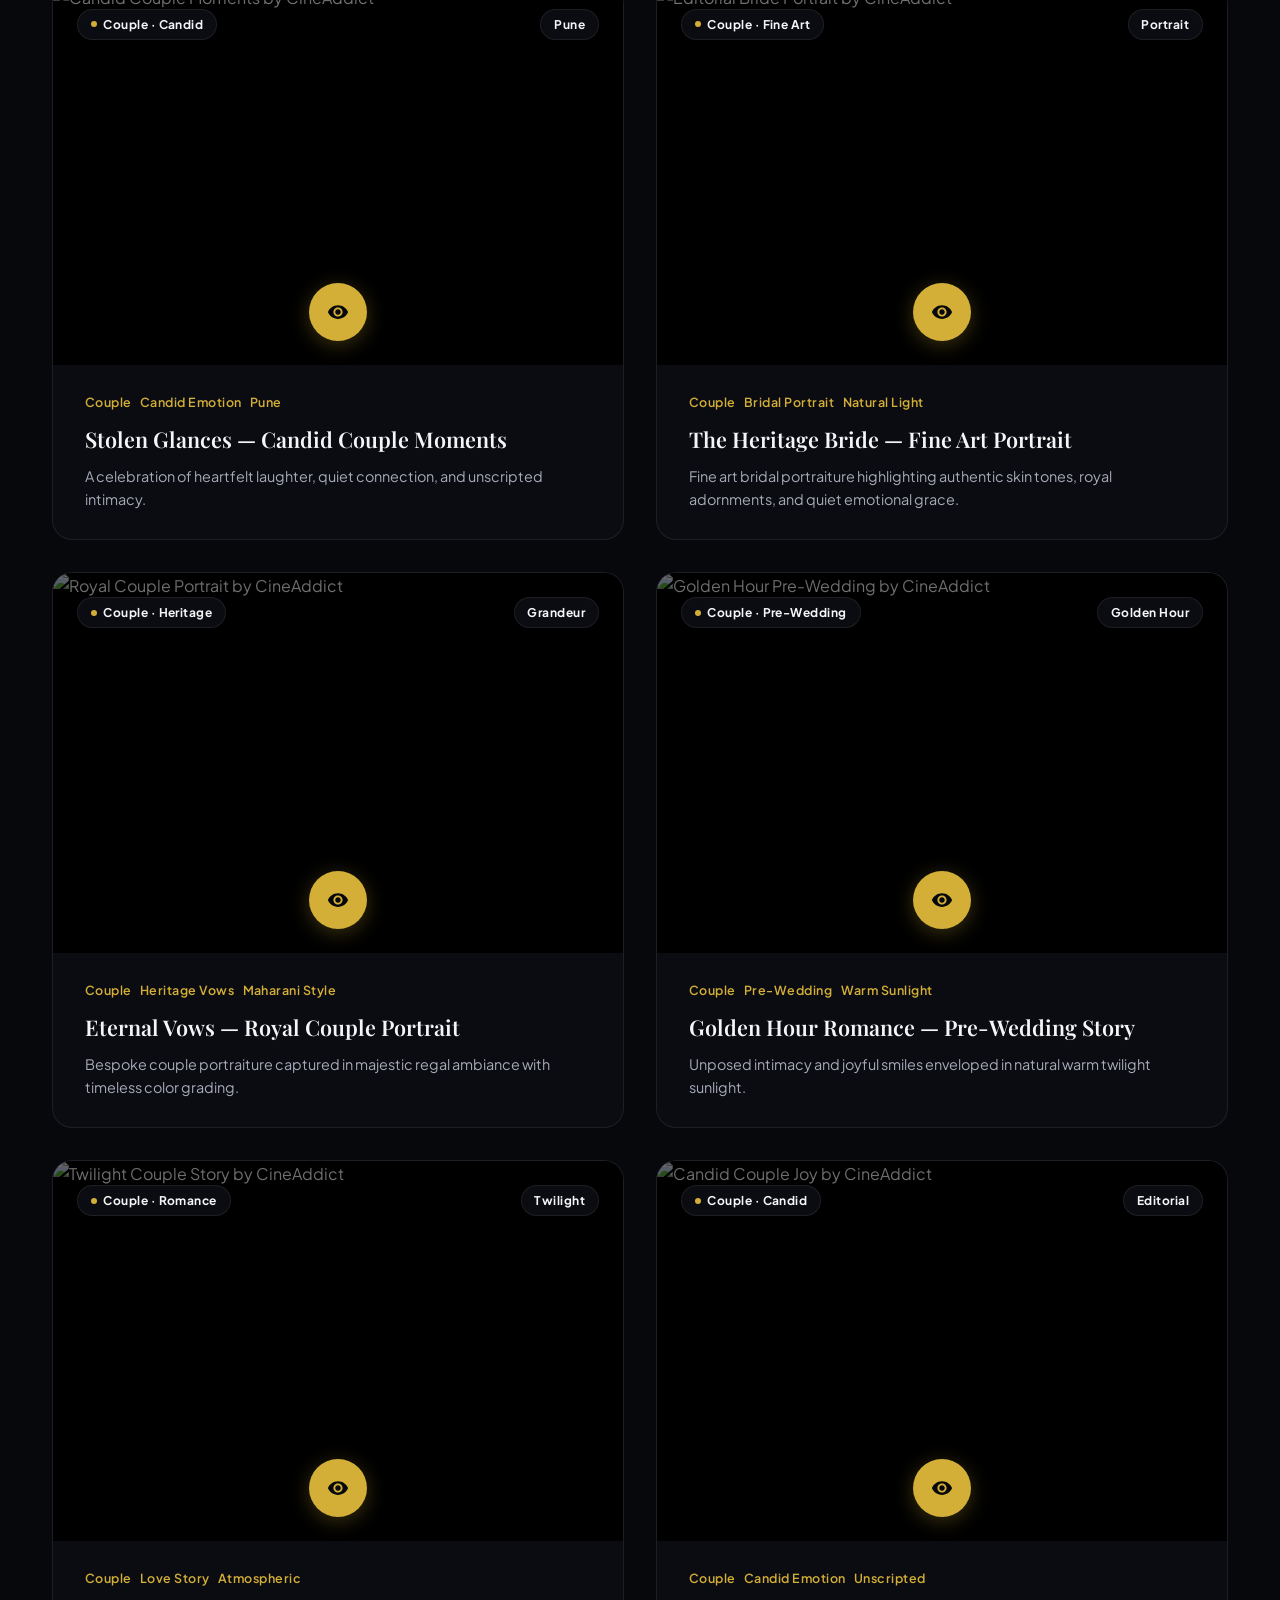
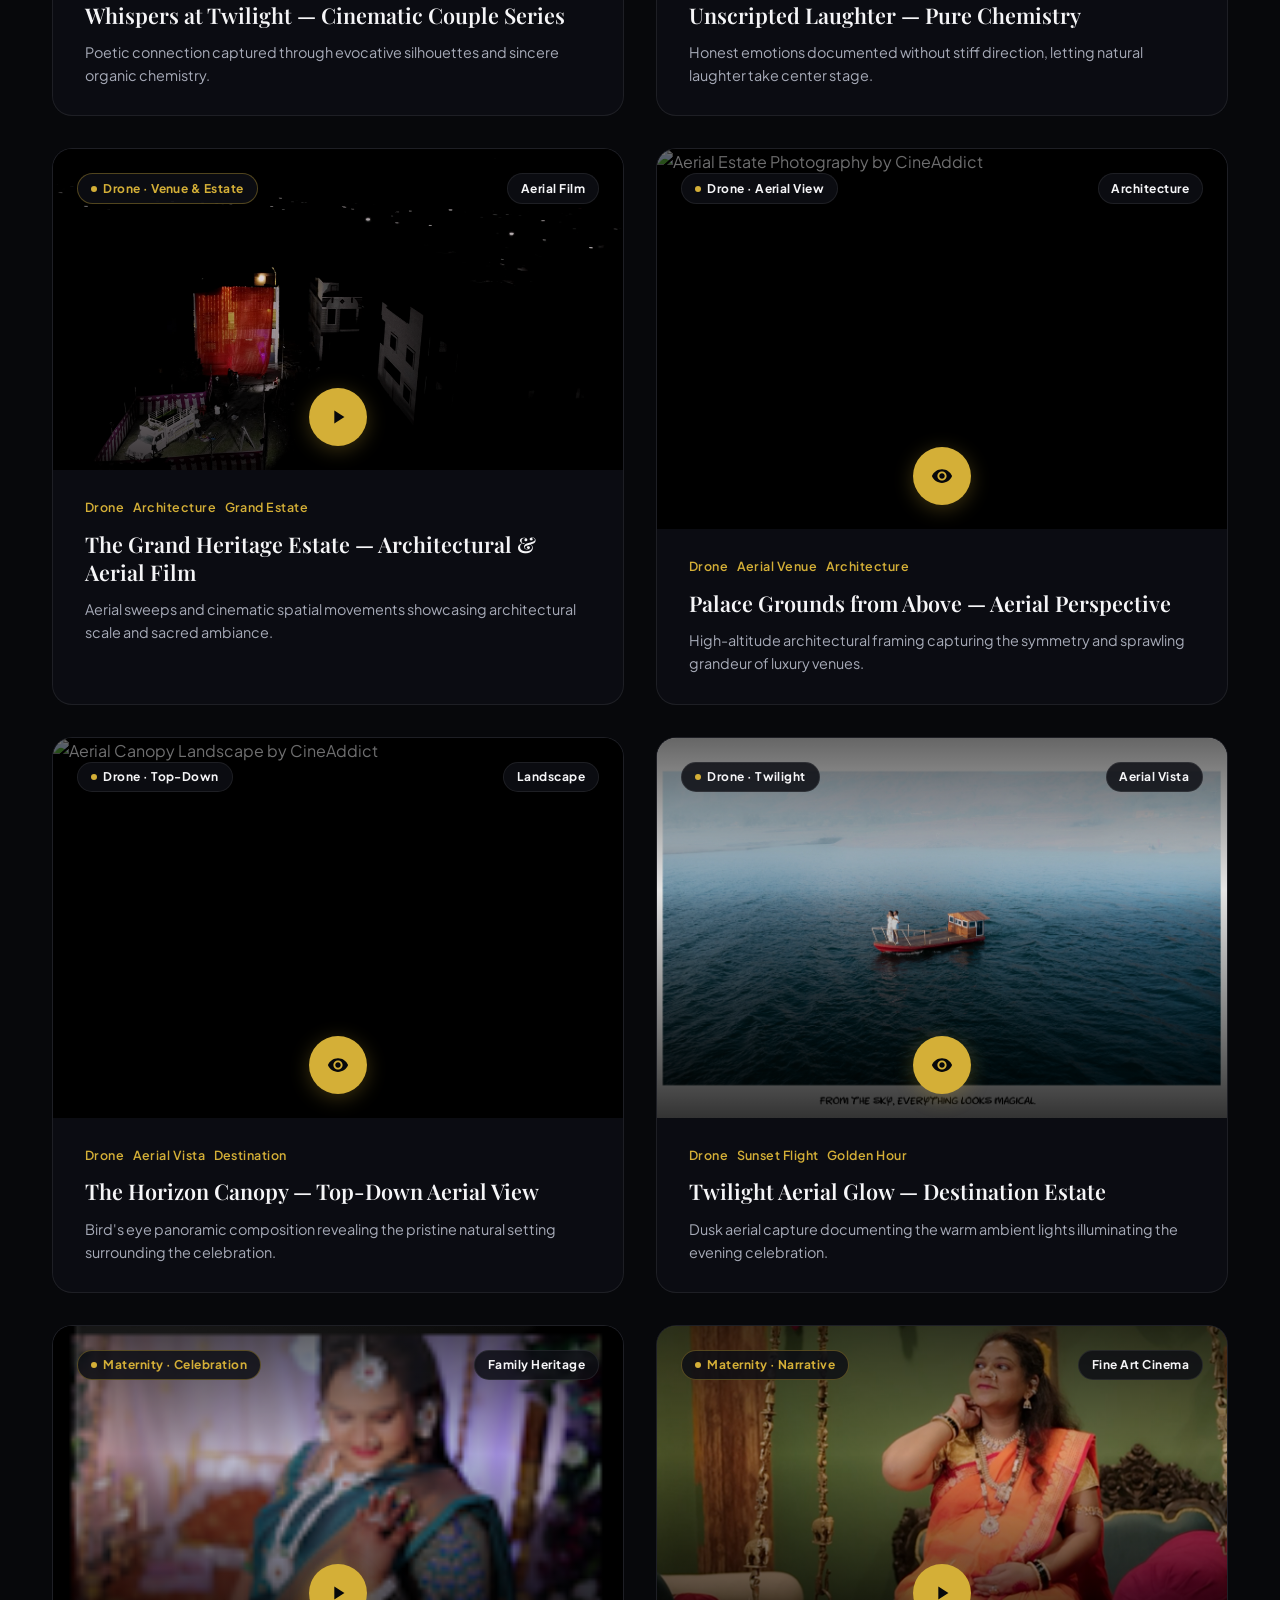
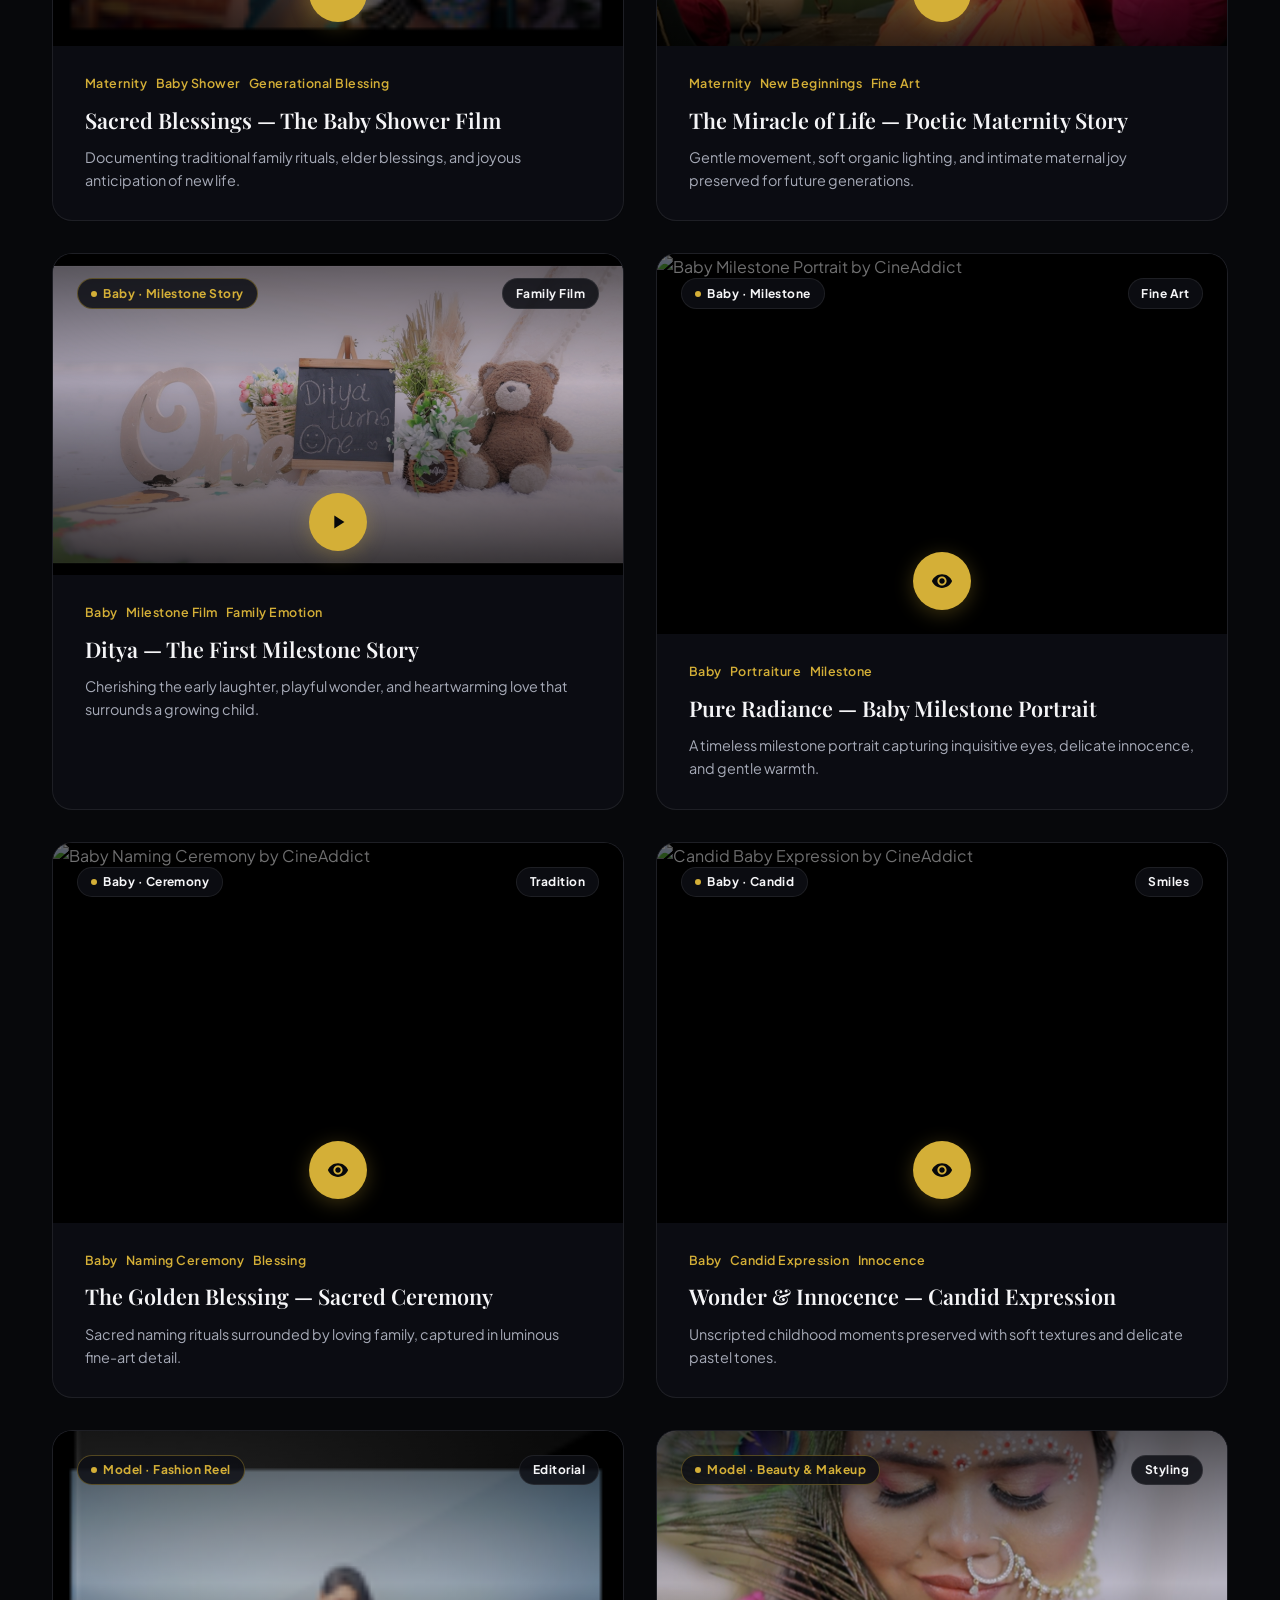
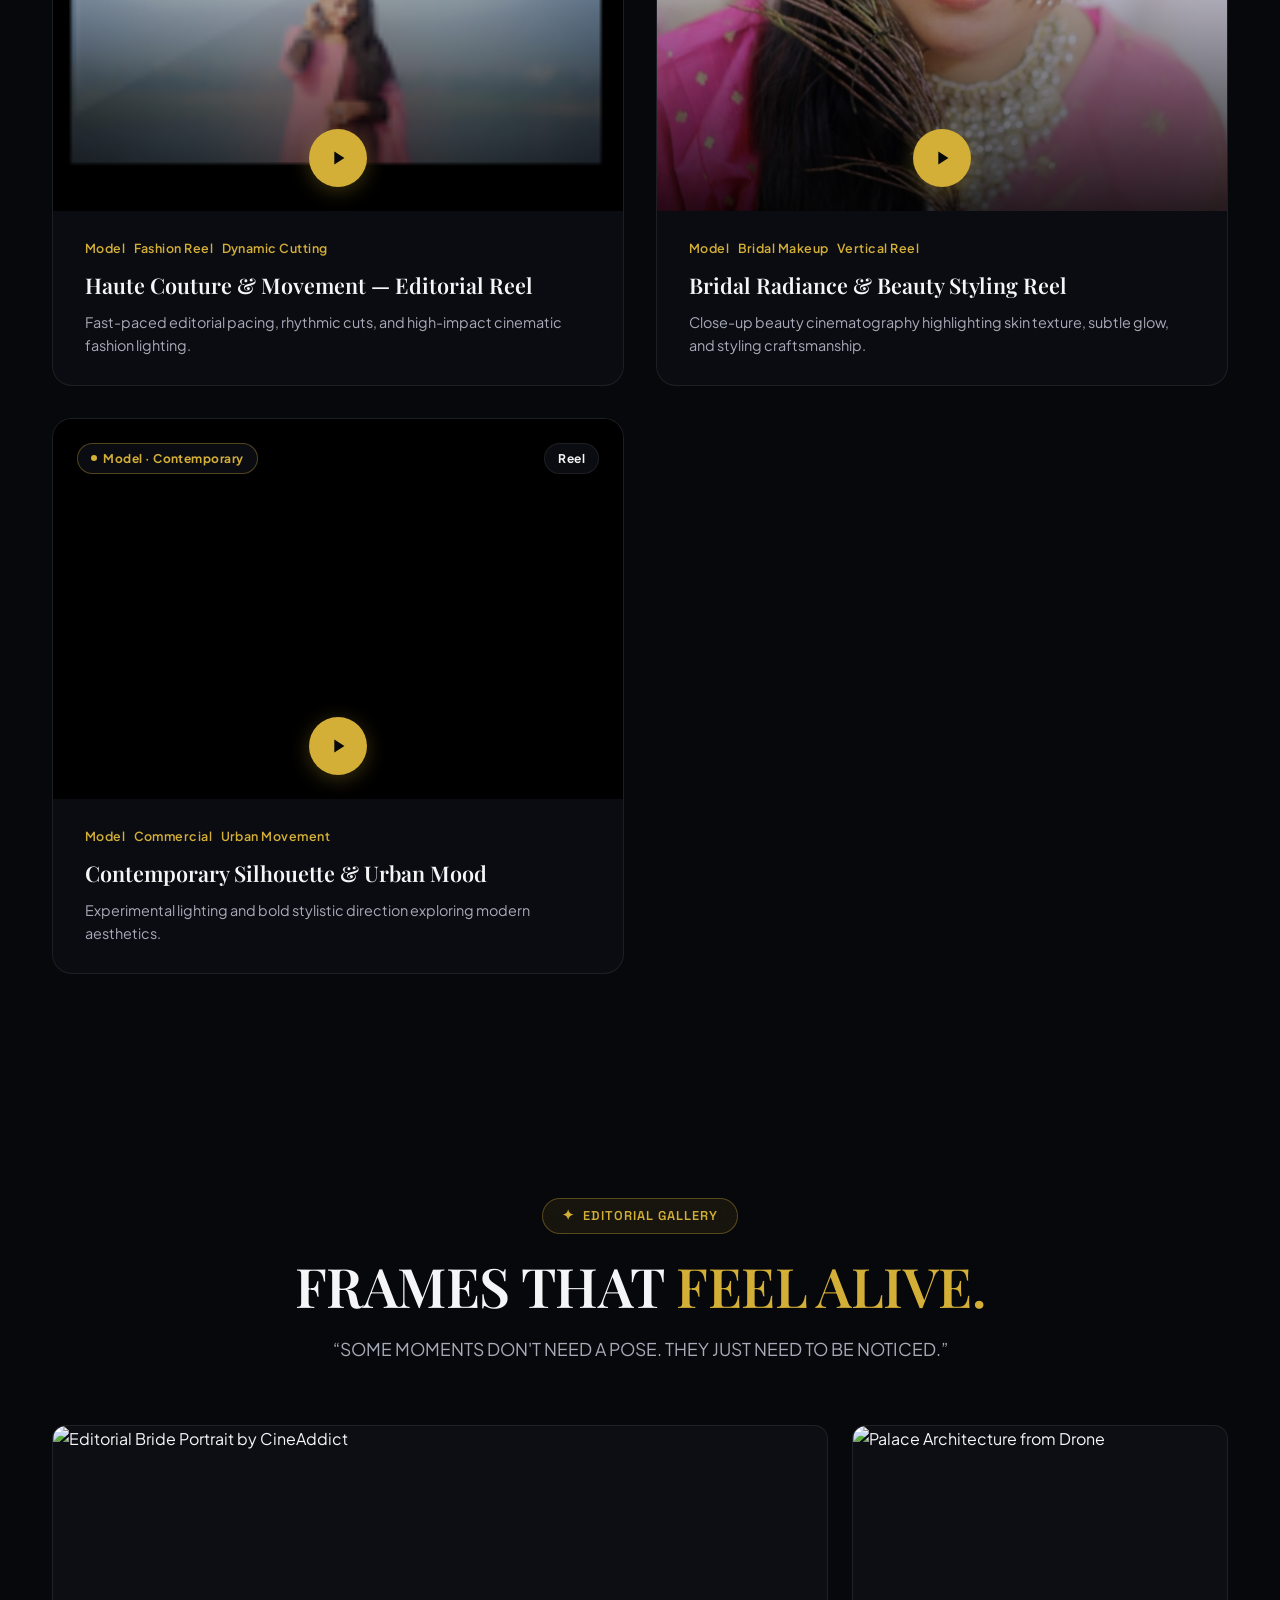
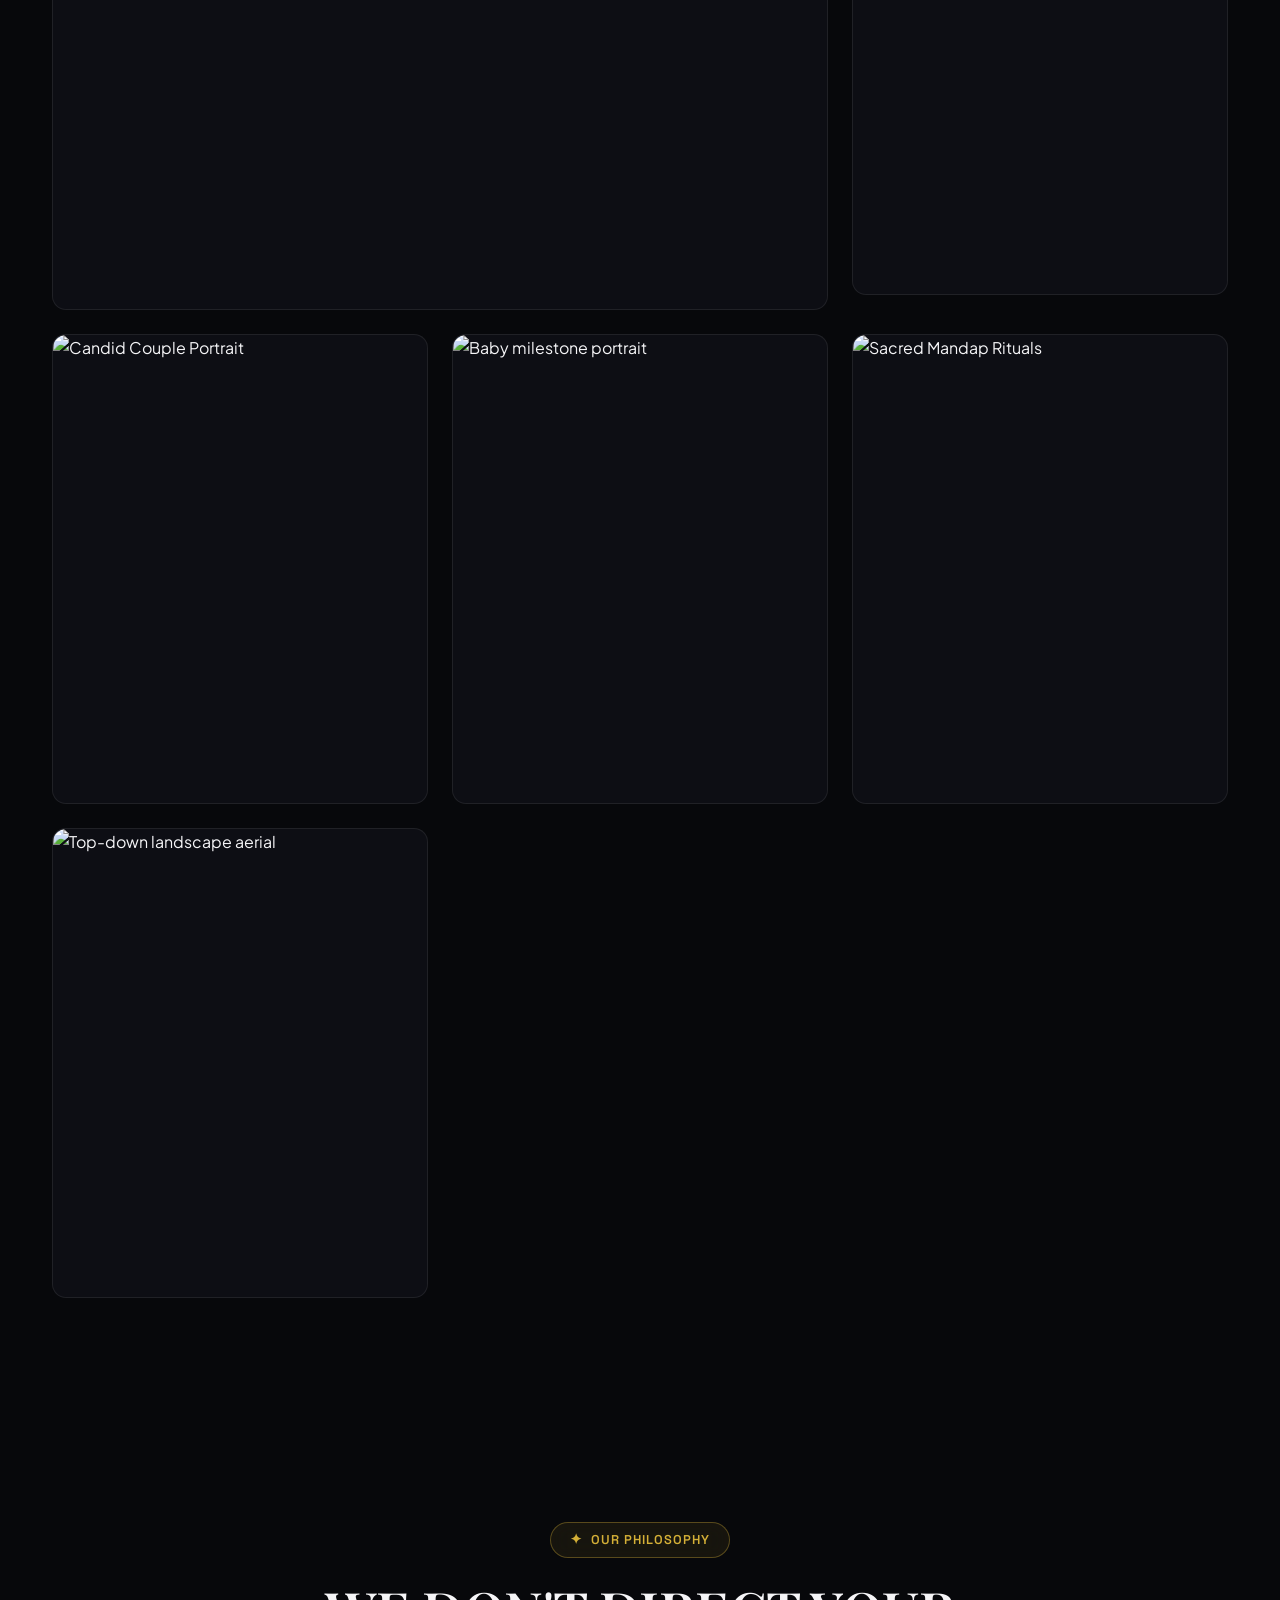
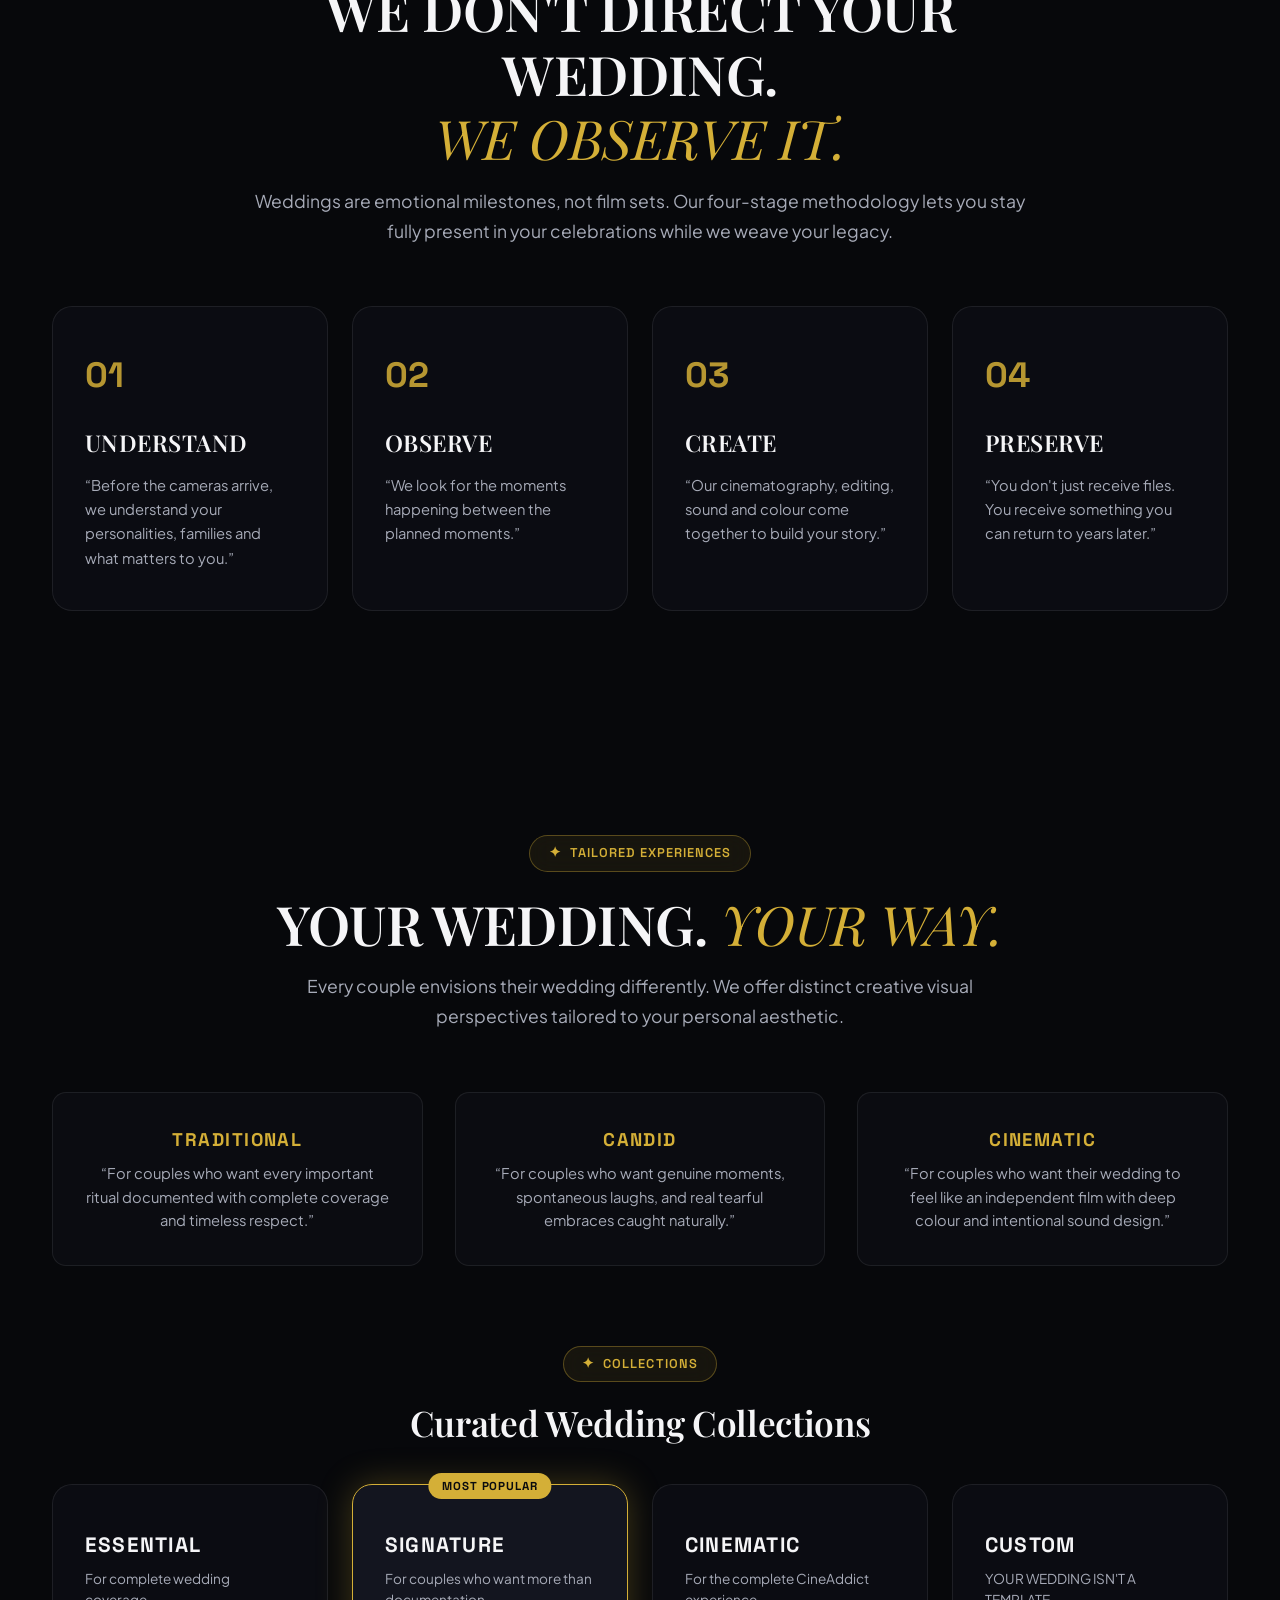
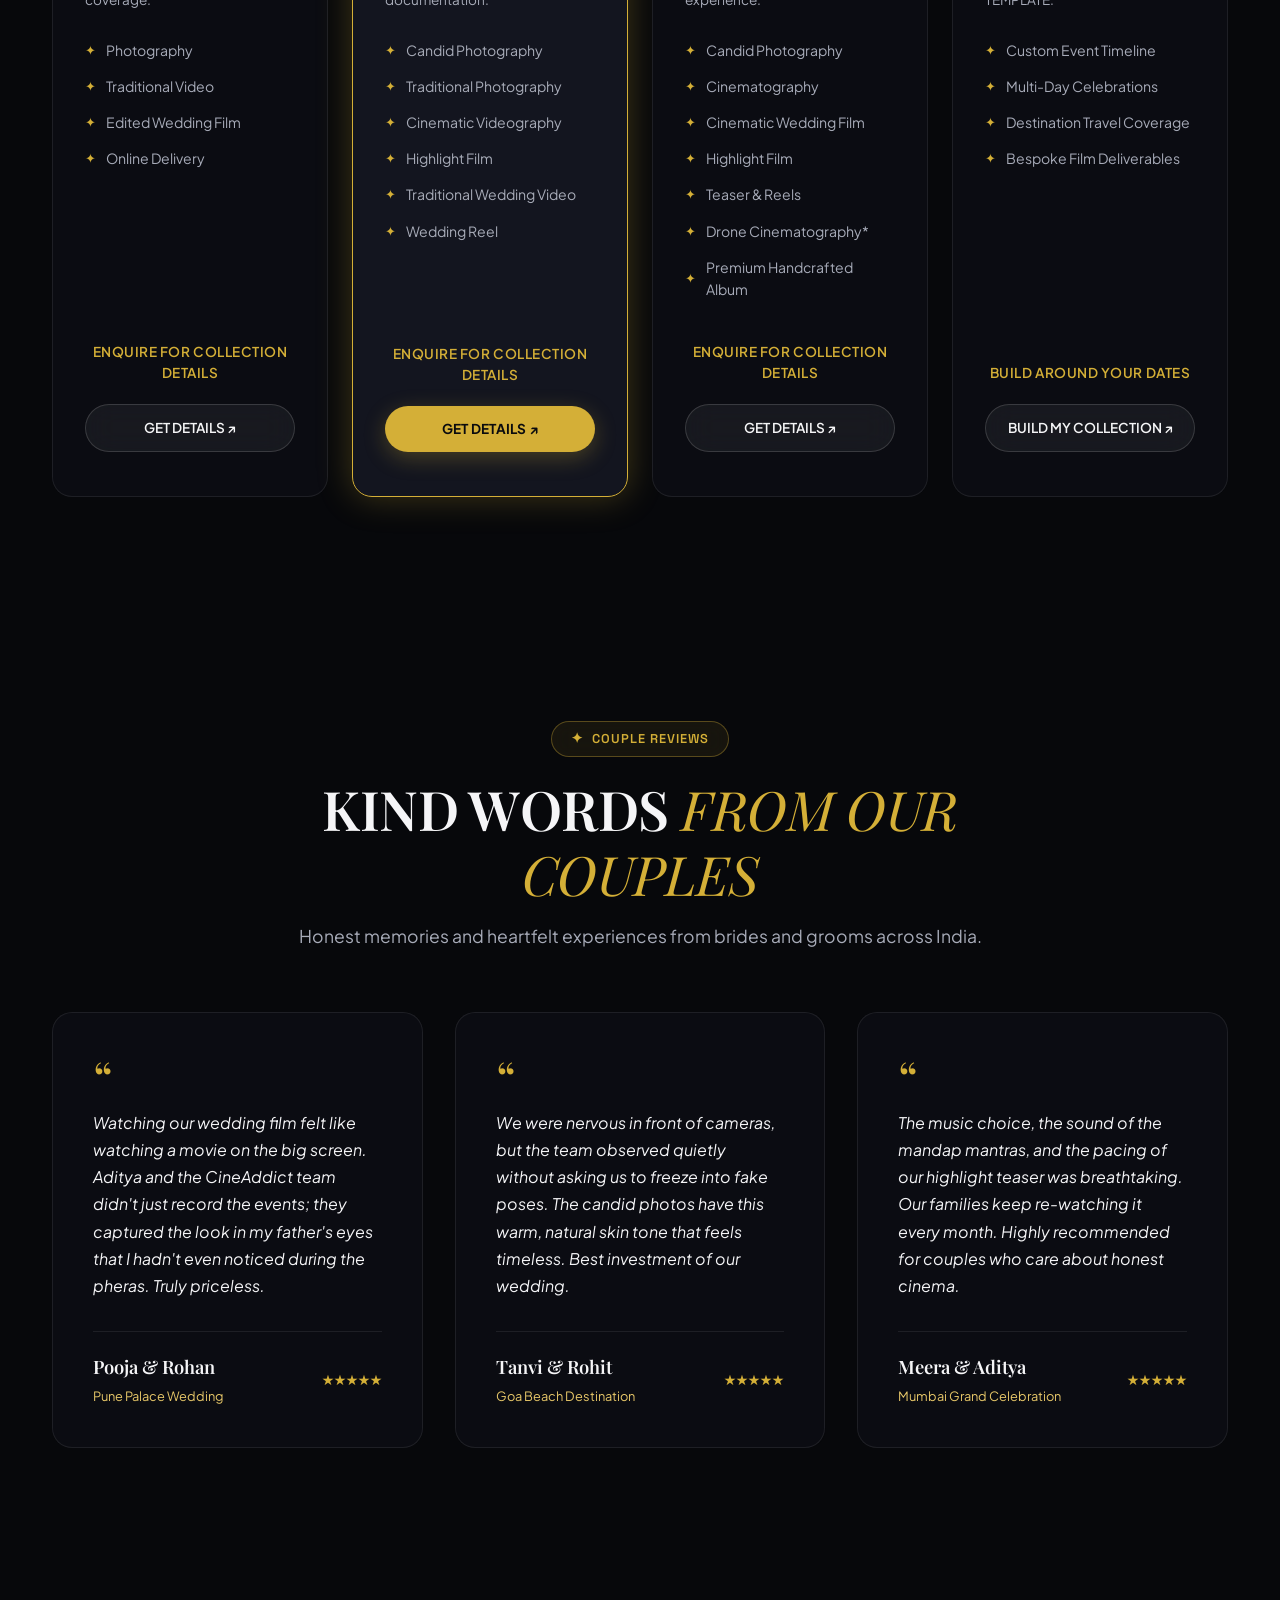
==== commit 2142917c: "Remove Ananya & Siddharth (A S.mp4) files and references, promote The Grand Heritage Estate as featu" ====
--- a/index.html
+++ b/index.html
@@ -244,15 +244,15 @@
         <div class="section-container">
           
           <div class="section-header-center">
-            <span class="section-tag"><span class="tag-star">✦</span> Featured Story</span>
-            <h2 class="section-heading">Ananya & Siddharth <span class="section-heading-editorial">— Mountain Romance Film</span></h2>
-            <p class="section-lead-text">Filmed across Lonavala and Western Ghats. An intimate celebration of unscripted laughter, golden-hour twilight, and cinematic poetry.</p>
+            <span class="section-tag"><span class="tag-star">✦</span> Featured Masterwork</span>
+            <h2 class="section-heading">The Grand Heritage Estate <span class="section-heading-editorial">— Aerial & Architectural Cinema</span></h2>
+            <p class="section-lead-text">Filmed across luxury heritage estates. An immersive cinematic exploration of sacred courtyards, golden-hour architecture, and spatial grandeur.</p>
           </div>
 
           <div class="featured-film-card">
-            <div class="featured-video-wrap" data-src="media/Model/A S.mp4" data-title="Ananya & Siddharth — Mountain Romance Film" data-type="video">
-              <video class="featured-video-element" poster="media/A_S.png" preload="none" muted playsinline>
-                <source src="media/Model/A S.mp4" type="video/mp4">
+            <div class="featured-video-wrap" data-src="media/Drone/Vastu.mp4" data-title="The Grand Heritage Estate — Aerial & Architectural Cinema" data-type="video">
+              <video class="featured-video-element" poster="media/Vastu.mp4.png" preload="none" muted playsinline>
+                <source src="media/Drone/Vastu.mp4" type="video/mp4">
               </video>
 
               <div class="featured-video-overlay">
@@ -260,7 +260,7 @@
                   <span>✦ 4K CINEMATIC MASTER</span>
                 </div>
 
-                <div class="featured-play-center" aria-label="Play Featured Romance Film">
+                <div class="featured-play-center" aria-label="Play Featured Estate Film">
                   <svg width="28" height="28" viewBox="0 0 24 24" fill="#07080b">
                     <path d="M8 5V19L19 12L8 5Z"/>
                   </svg>
@@ -268,8 +268,8 @@
 
                 <div class="featured-meta-row">
                   <div>
-                    <h3 class="featured-couple-name">Ananya & Siddharth</h3>
-                    <p class="featured-location">Lonavala Mountain Romance · Maharashtra</p>
+                    <h3 class="featured-couple-name">The Grand Heritage Estate</h3>
+                    <p class="featured-location">Architecture & Sacred Grounds · Maharashtra</p>
                   </div>
                   <button class="btn-watch-film" aria-label="Watch full film">
                     <span>WATCH FULL FILM →</span>
@@ -425,7 +425,7 @@
 
           <!-- Category Filters by Media Subfolder -->
           <div class="portfolio-filter-row">
-            <button class="filter-btn active" data-filter="all">ALL PROJECTS (20)</button>
+            <button class="filter-btn active" data-filter="all">ALL PROJECTS (19)</button>
             <button class="filter-btn" data-filter="couple">COUPLE</button>
             <button class="filter-btn" data-filter="drone">DRONE</button>
             <button class="filter-btn" data-filter="maternity">MATERNITY</button>
@@ -910,34 +910,6 @@
               </div>
             </article>
 
-            <!-- Model 2: A S.mp4 The Modern Muse -->
-            <article class="project-card work-item" data-category="model">
-              <div class="project-media-wrap video-aspect-16-9" data-src="media/Model/A S.mp4" data-title="The Modern Muse — Cinematic Fashion Film" data-type="video">
-                <video class="card-video-element" poster="media/A_S.png" preload="none" muted loop playsinline>
-                  <source src="media/Model/A S.mp4" type="video/mp4">
-                </video>
-                <div class="media-overlay-controls">
-                  <div class="media-badge-group">
-                    <span class="media-type-badge cine-badge"><span class="badge-dot"></span>Model · Fashion Film</span>
-                    <span class="media-type-badge">Cinema</span>
-                  </div>
-                  <button class="play-action-btn" aria-label="Play Fashion Film">
-                    <svg width="22" height="22" viewBox="0 0 24 24" fill="#07080b">
-                      <path d="M8 5V19L19 12L8 5Z"/>
-                    </svg>
-                  </button>
-                </div>
-              </div>
-              <div class="project-details">
-                <div class="project-tags-row">
-                  <span class="project-tag">Model</span>
-                  <span class="project-tag">Editorial Film</span>
-                  <span class="project-tag">Twilight Mood</span>
-                </div>
-                <h3 class="project-title">The Modern Muse — Cinematic Fashion Film</h3>
-                <p class="project-desc">Fluid camera direction, slow-motion choreography, and expressive contemporary styling.</p>
-              </div>
-            </article>
 
             <!-- Model 3: Makeup.mp4 Bridal Radiance -->
             <article class="project-card work-item" data-category="model">
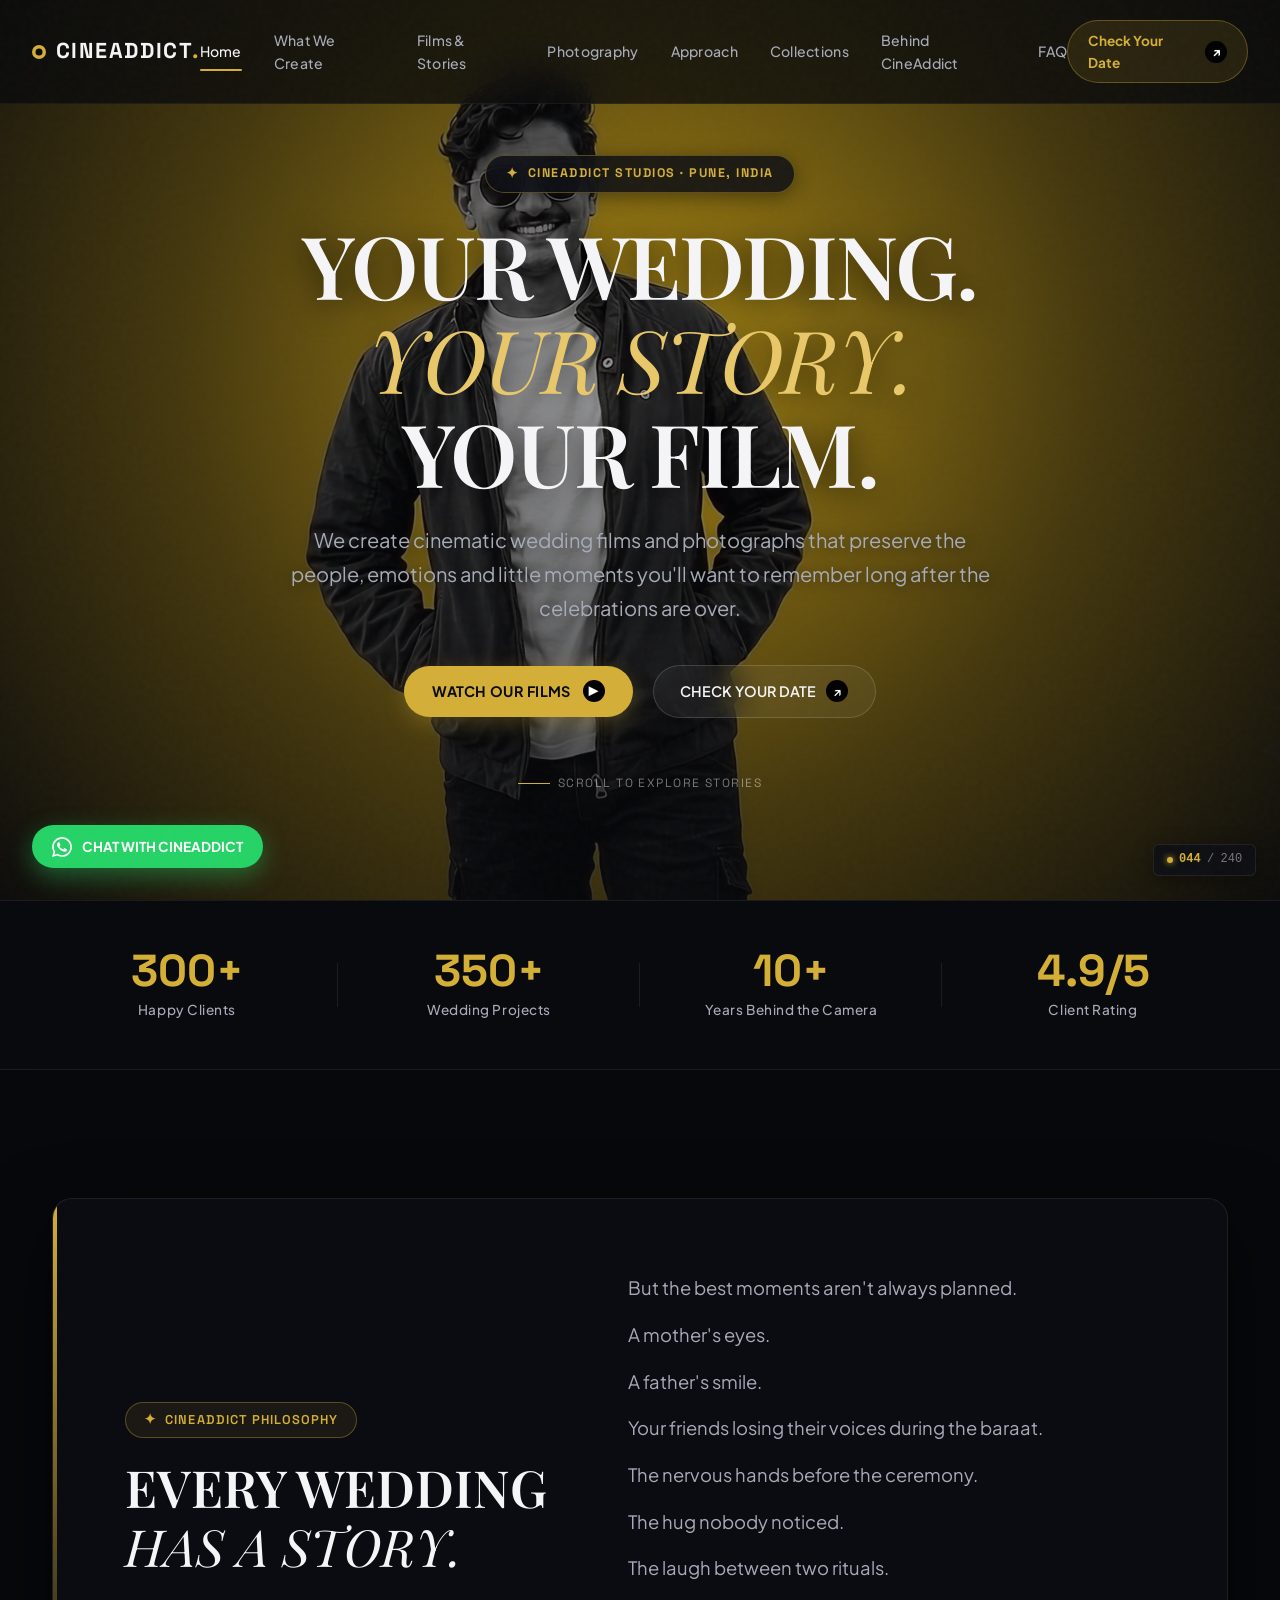
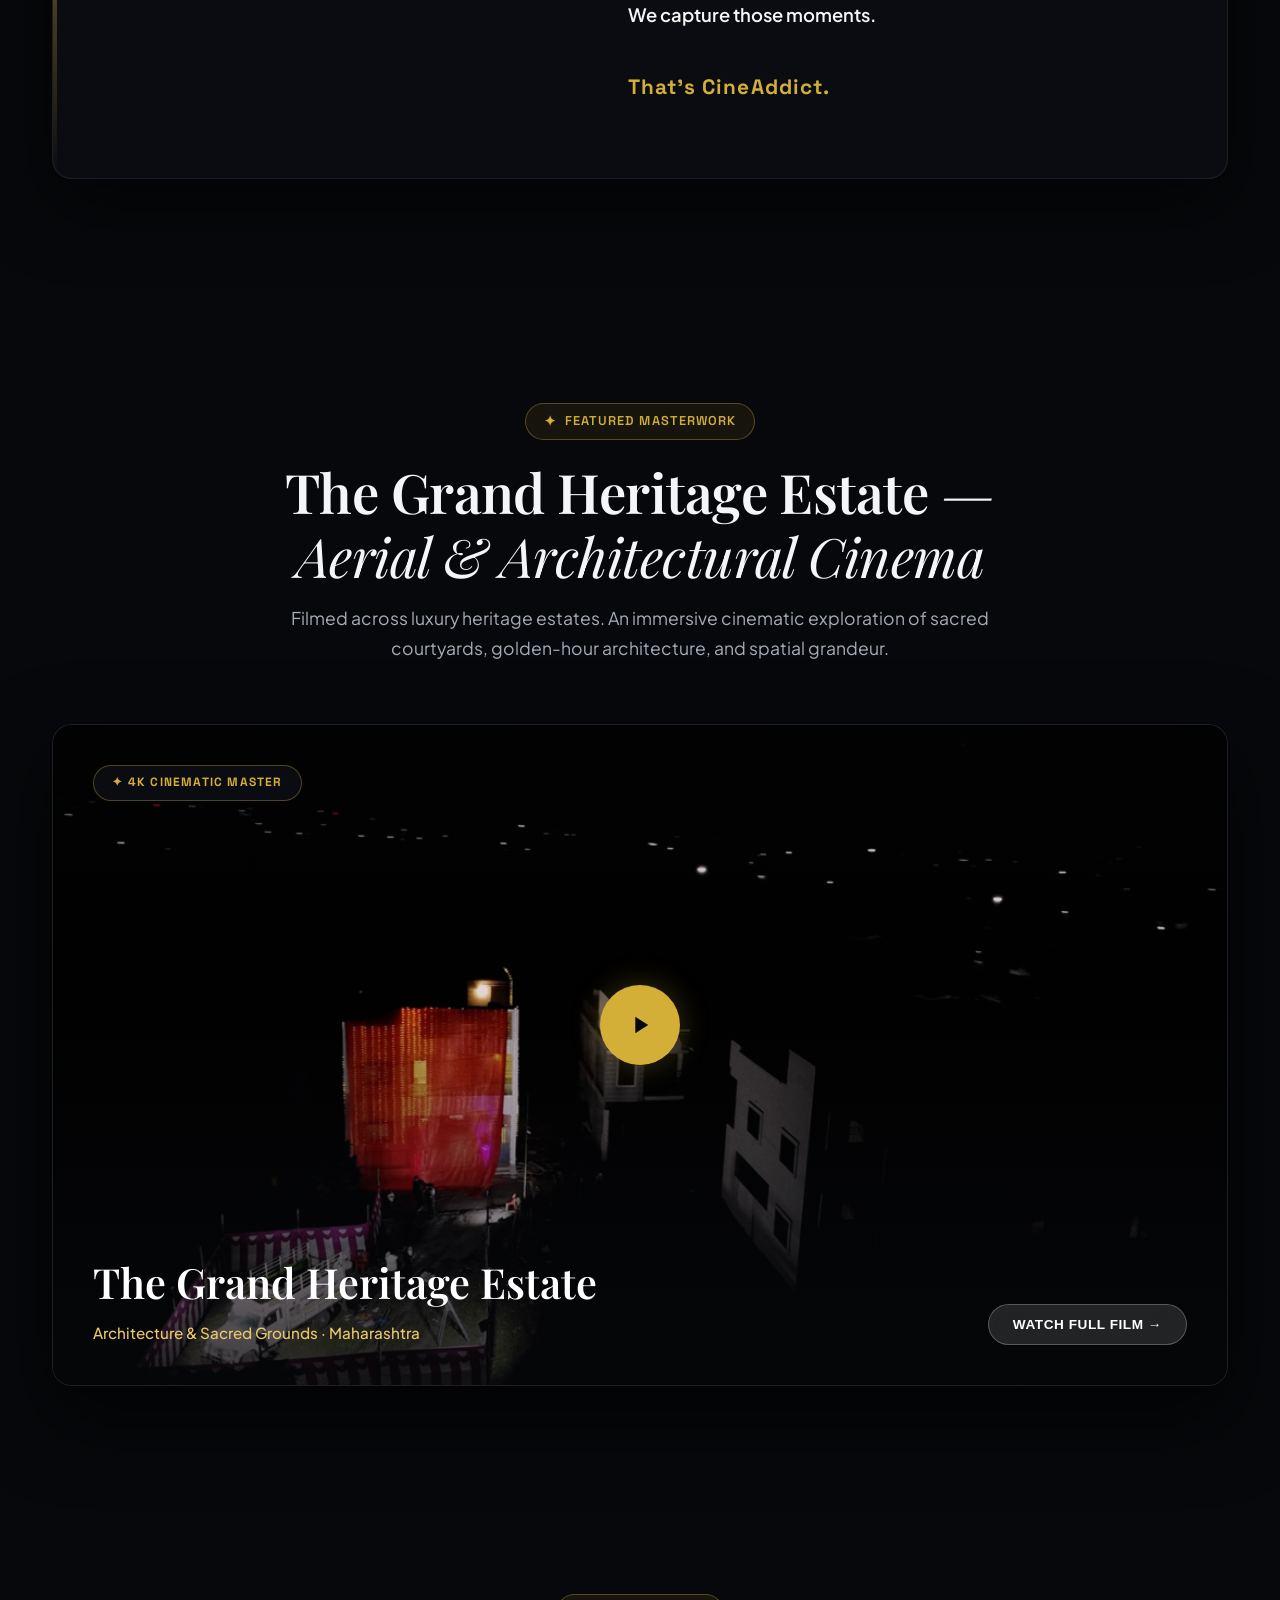
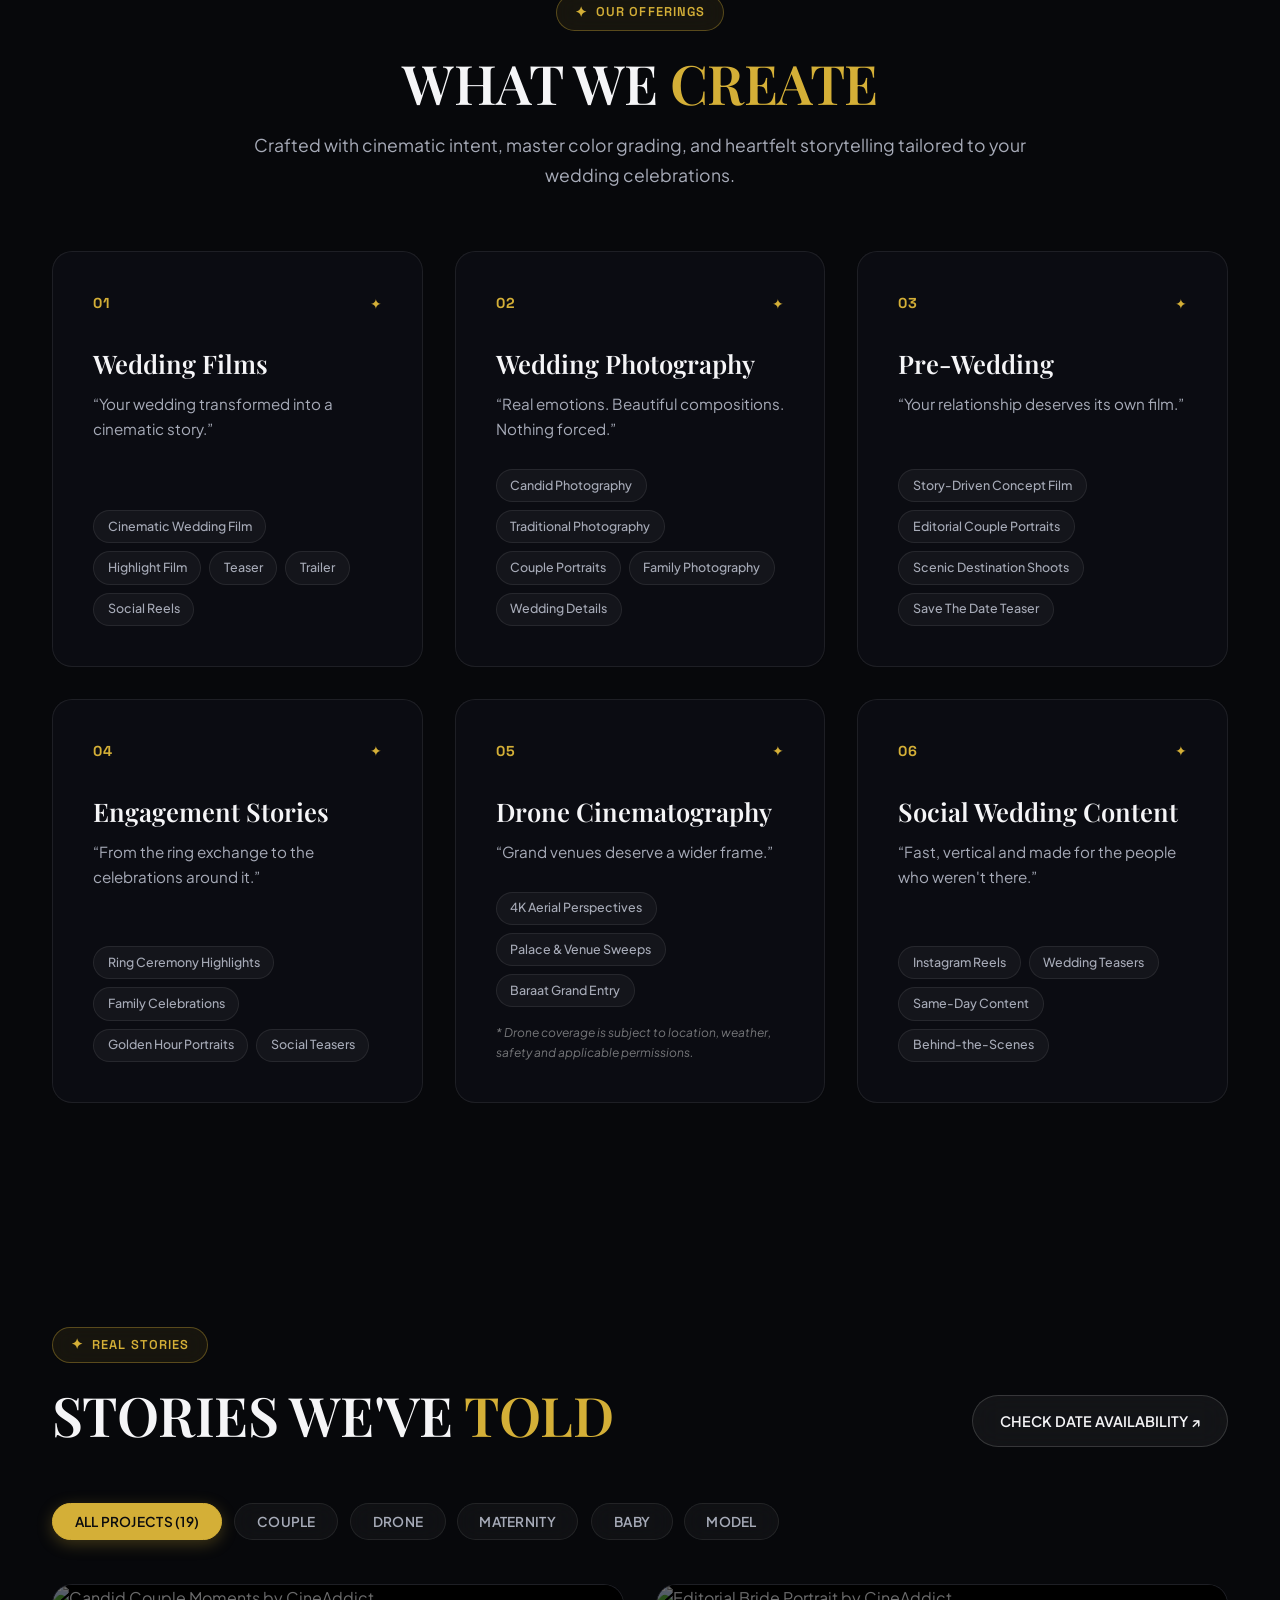
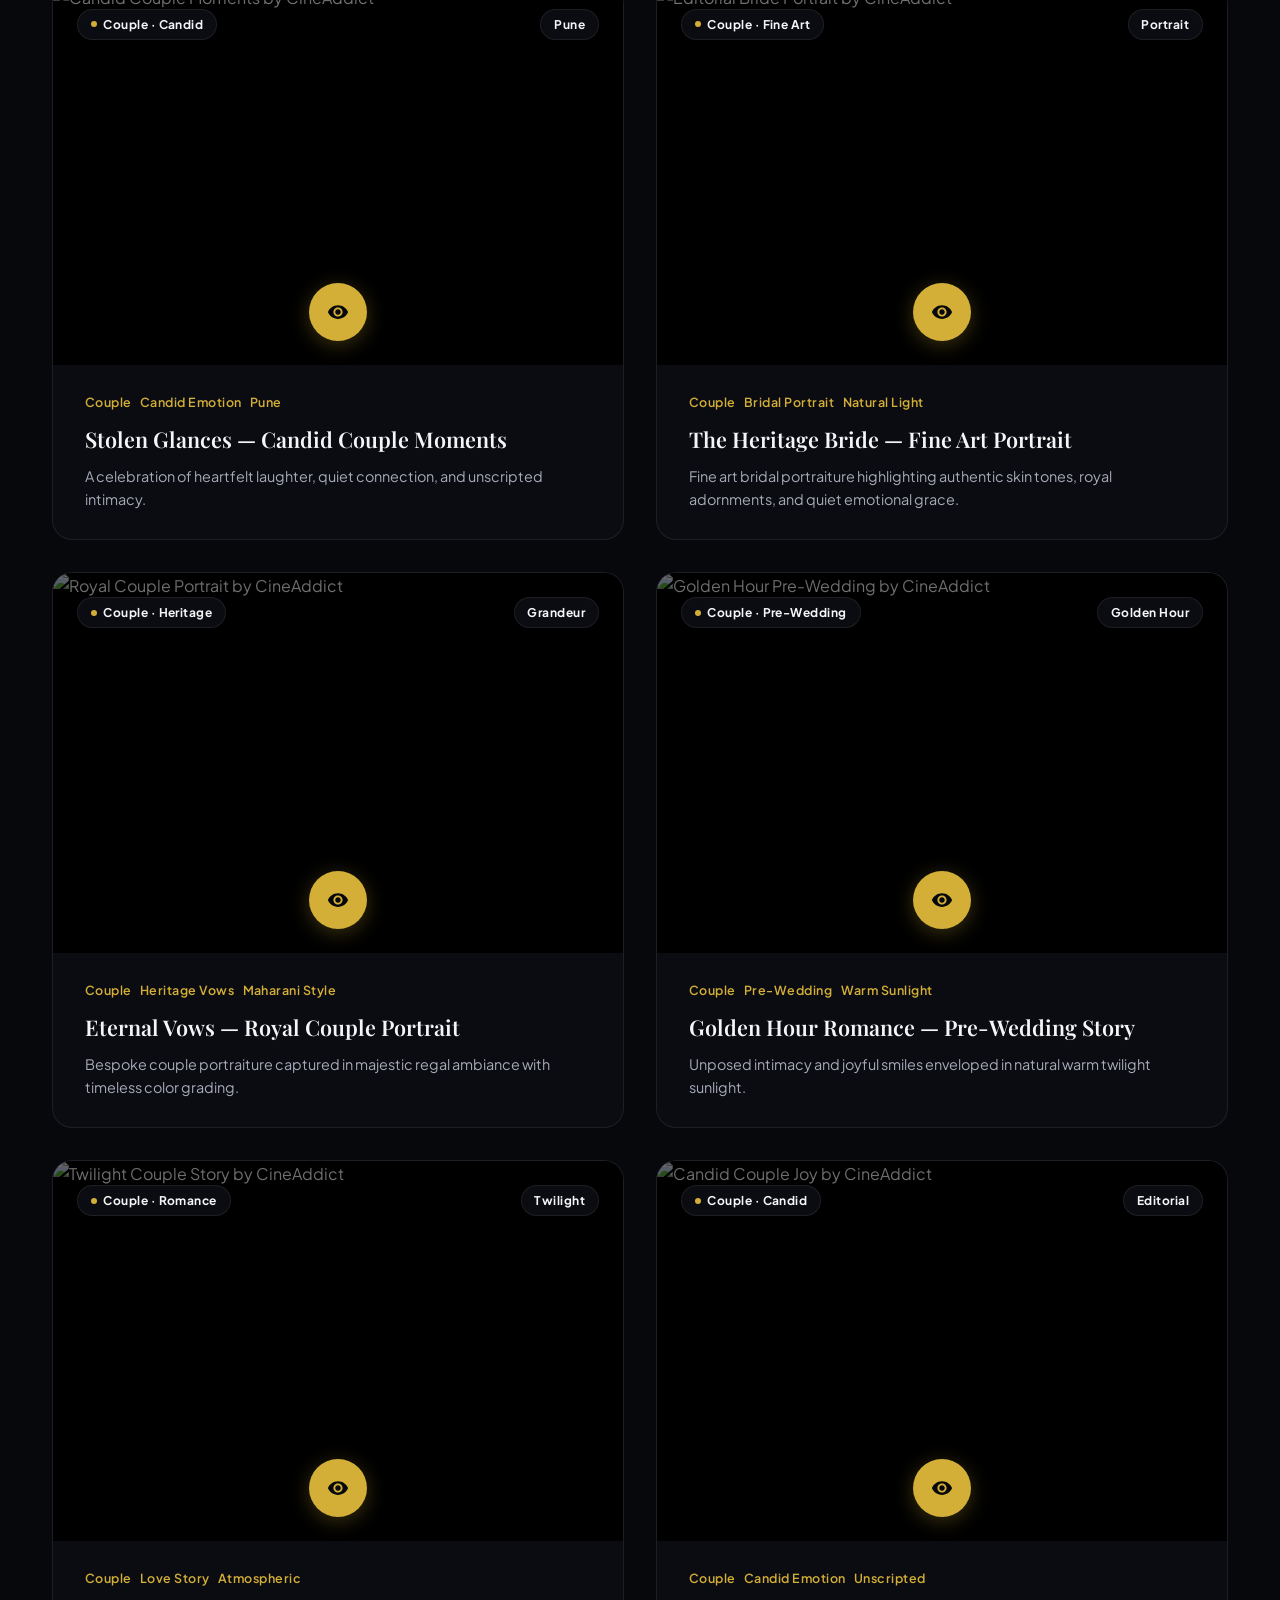
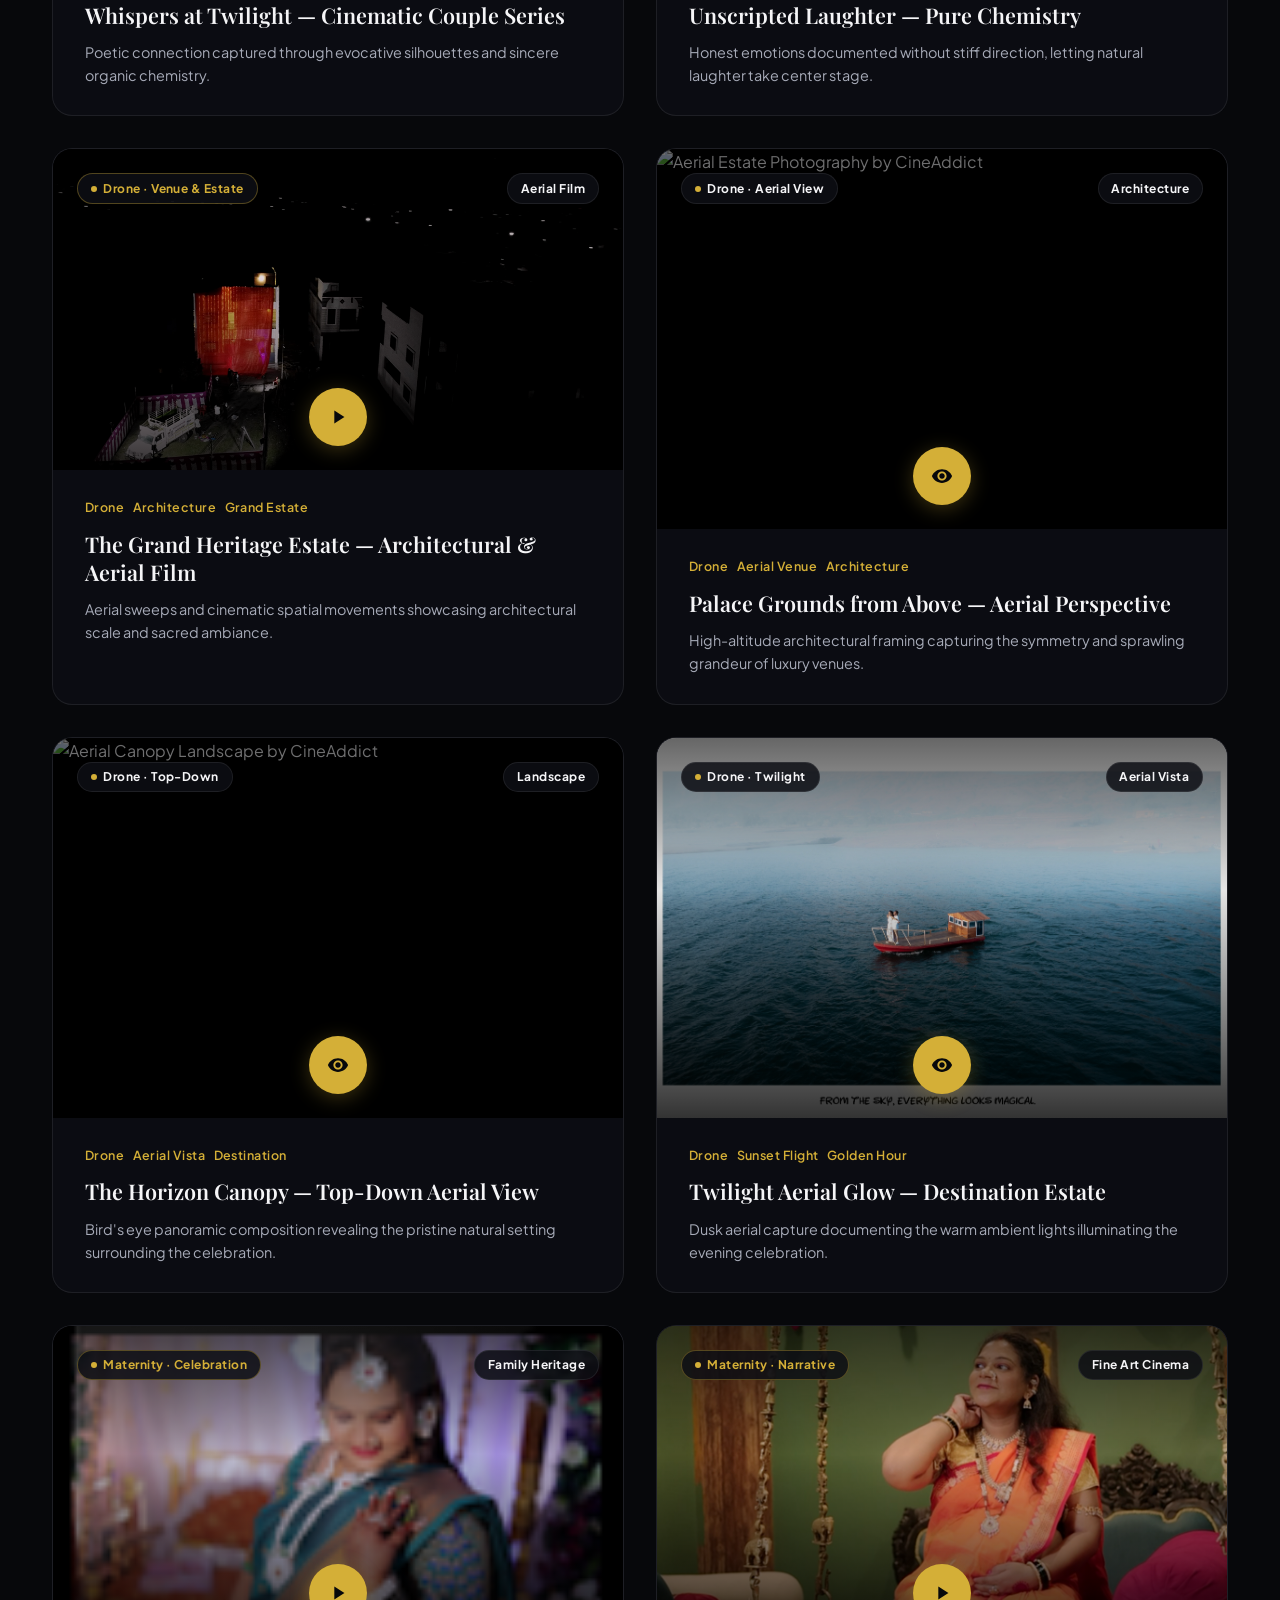
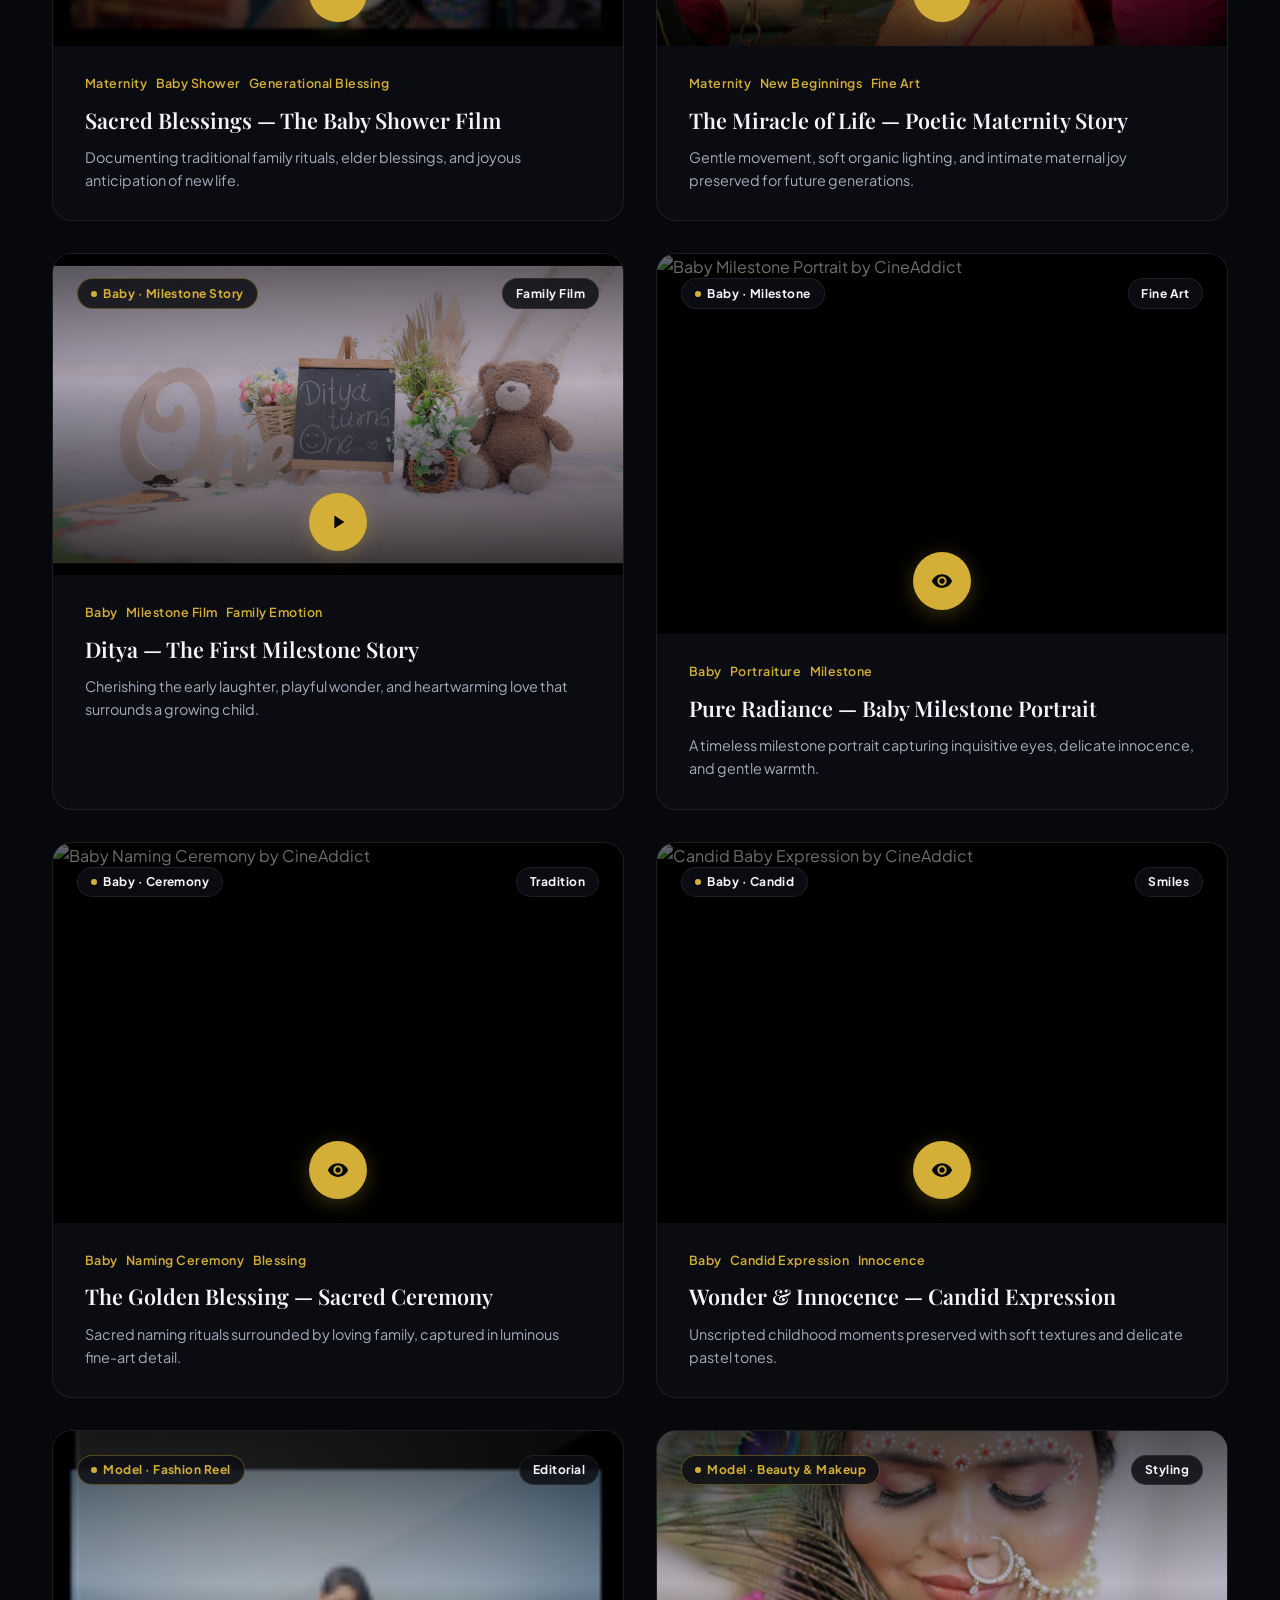
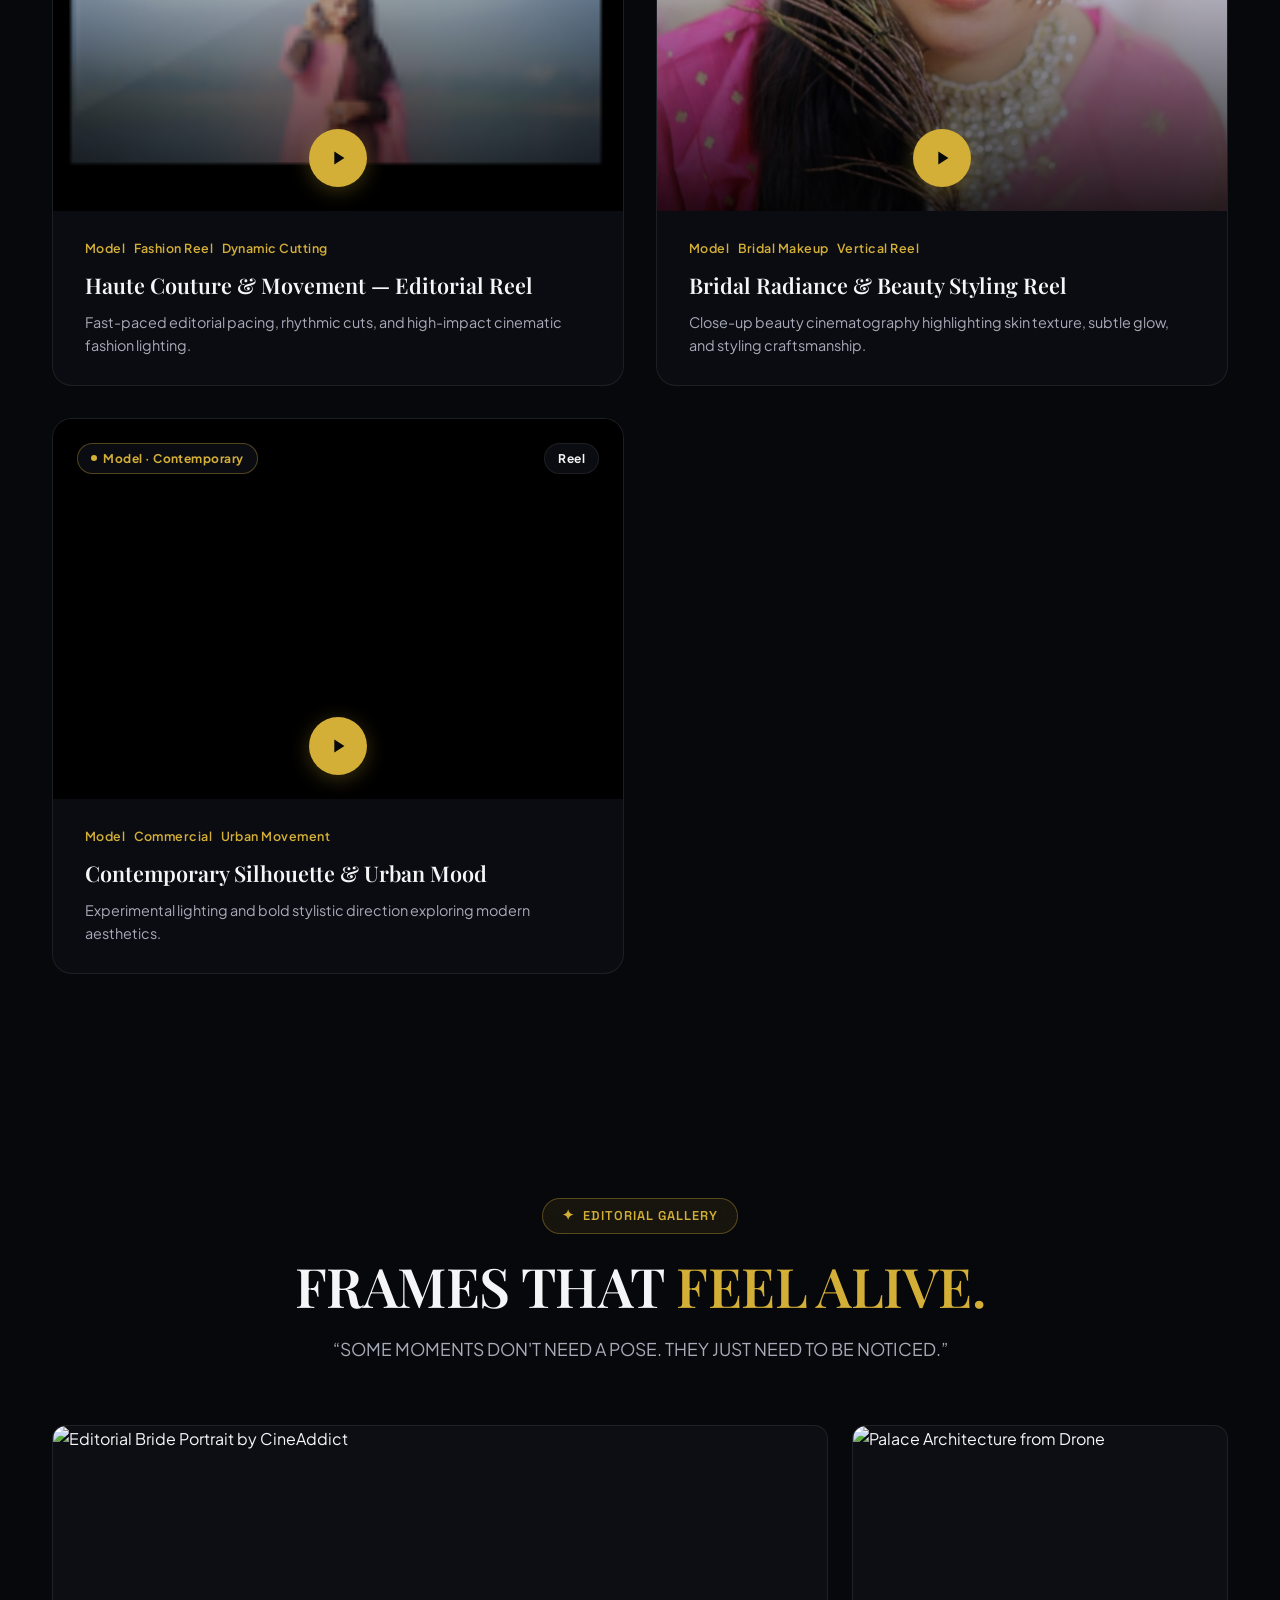
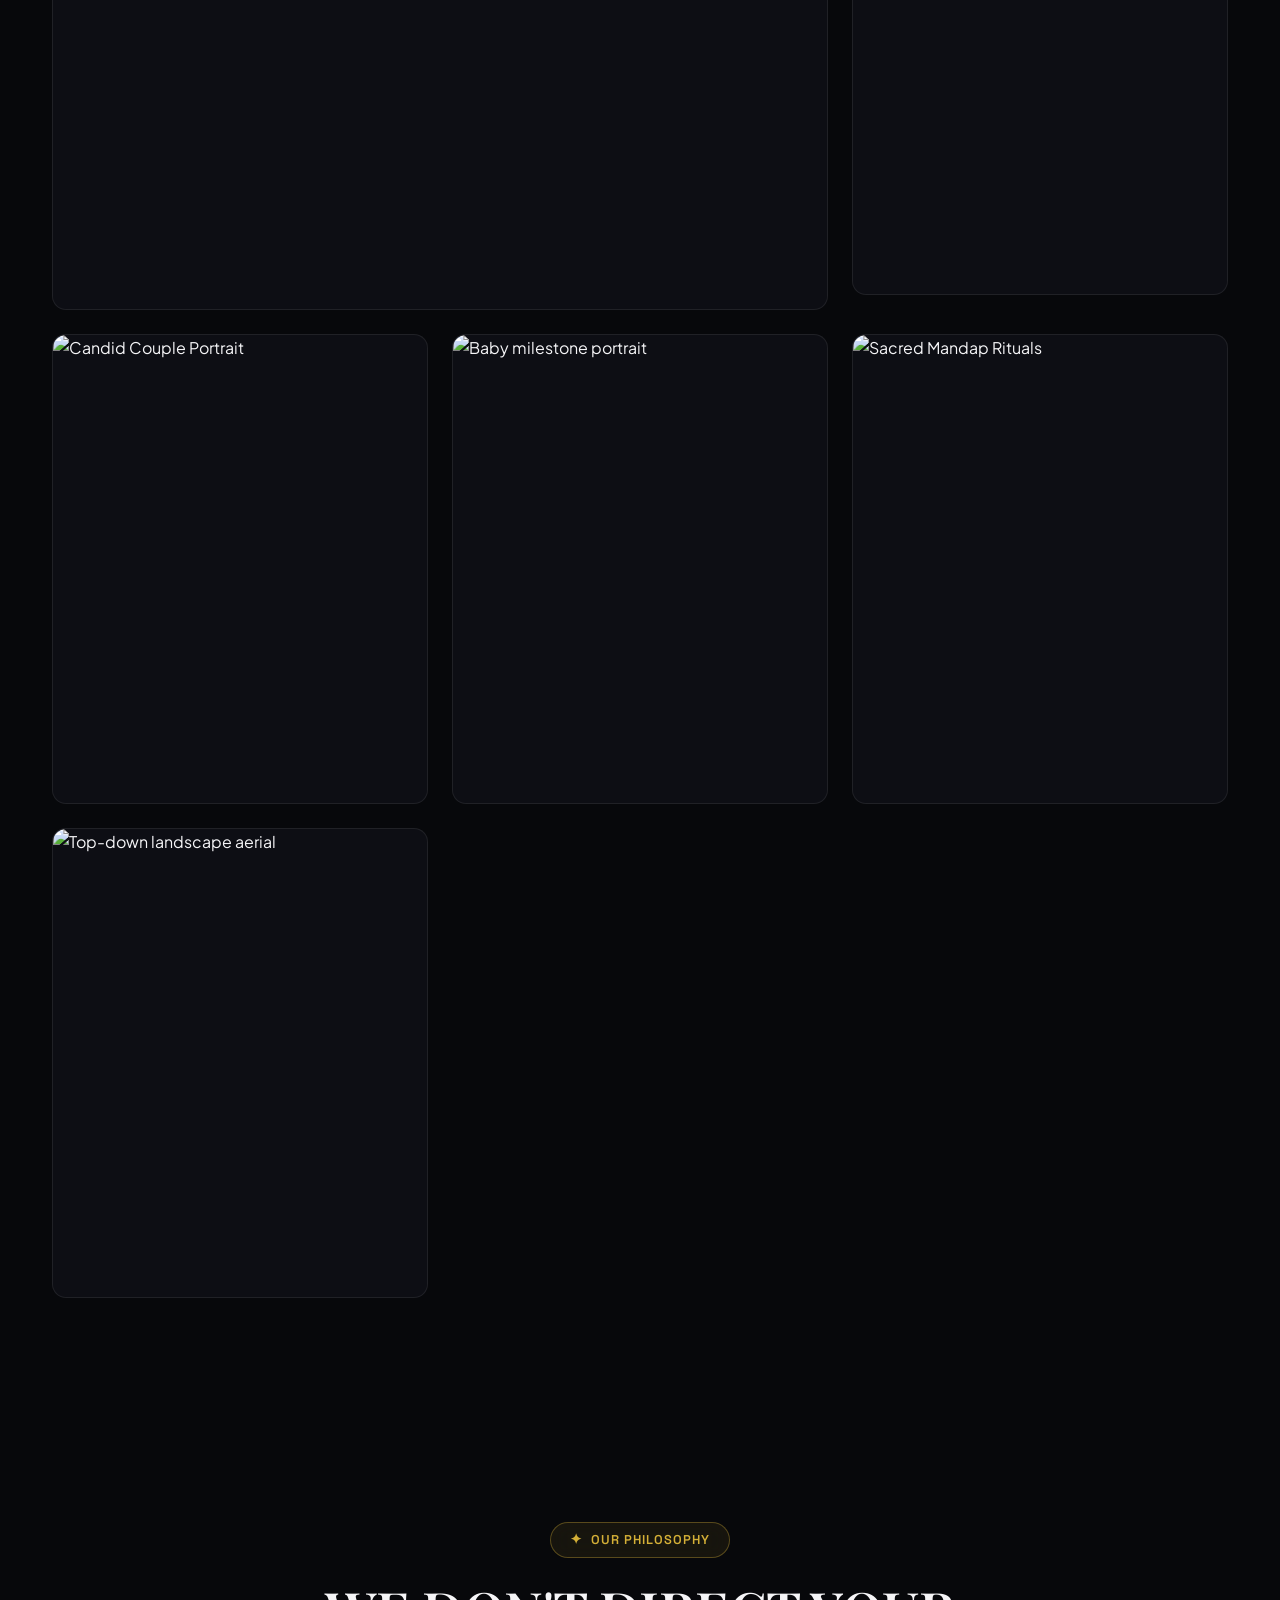
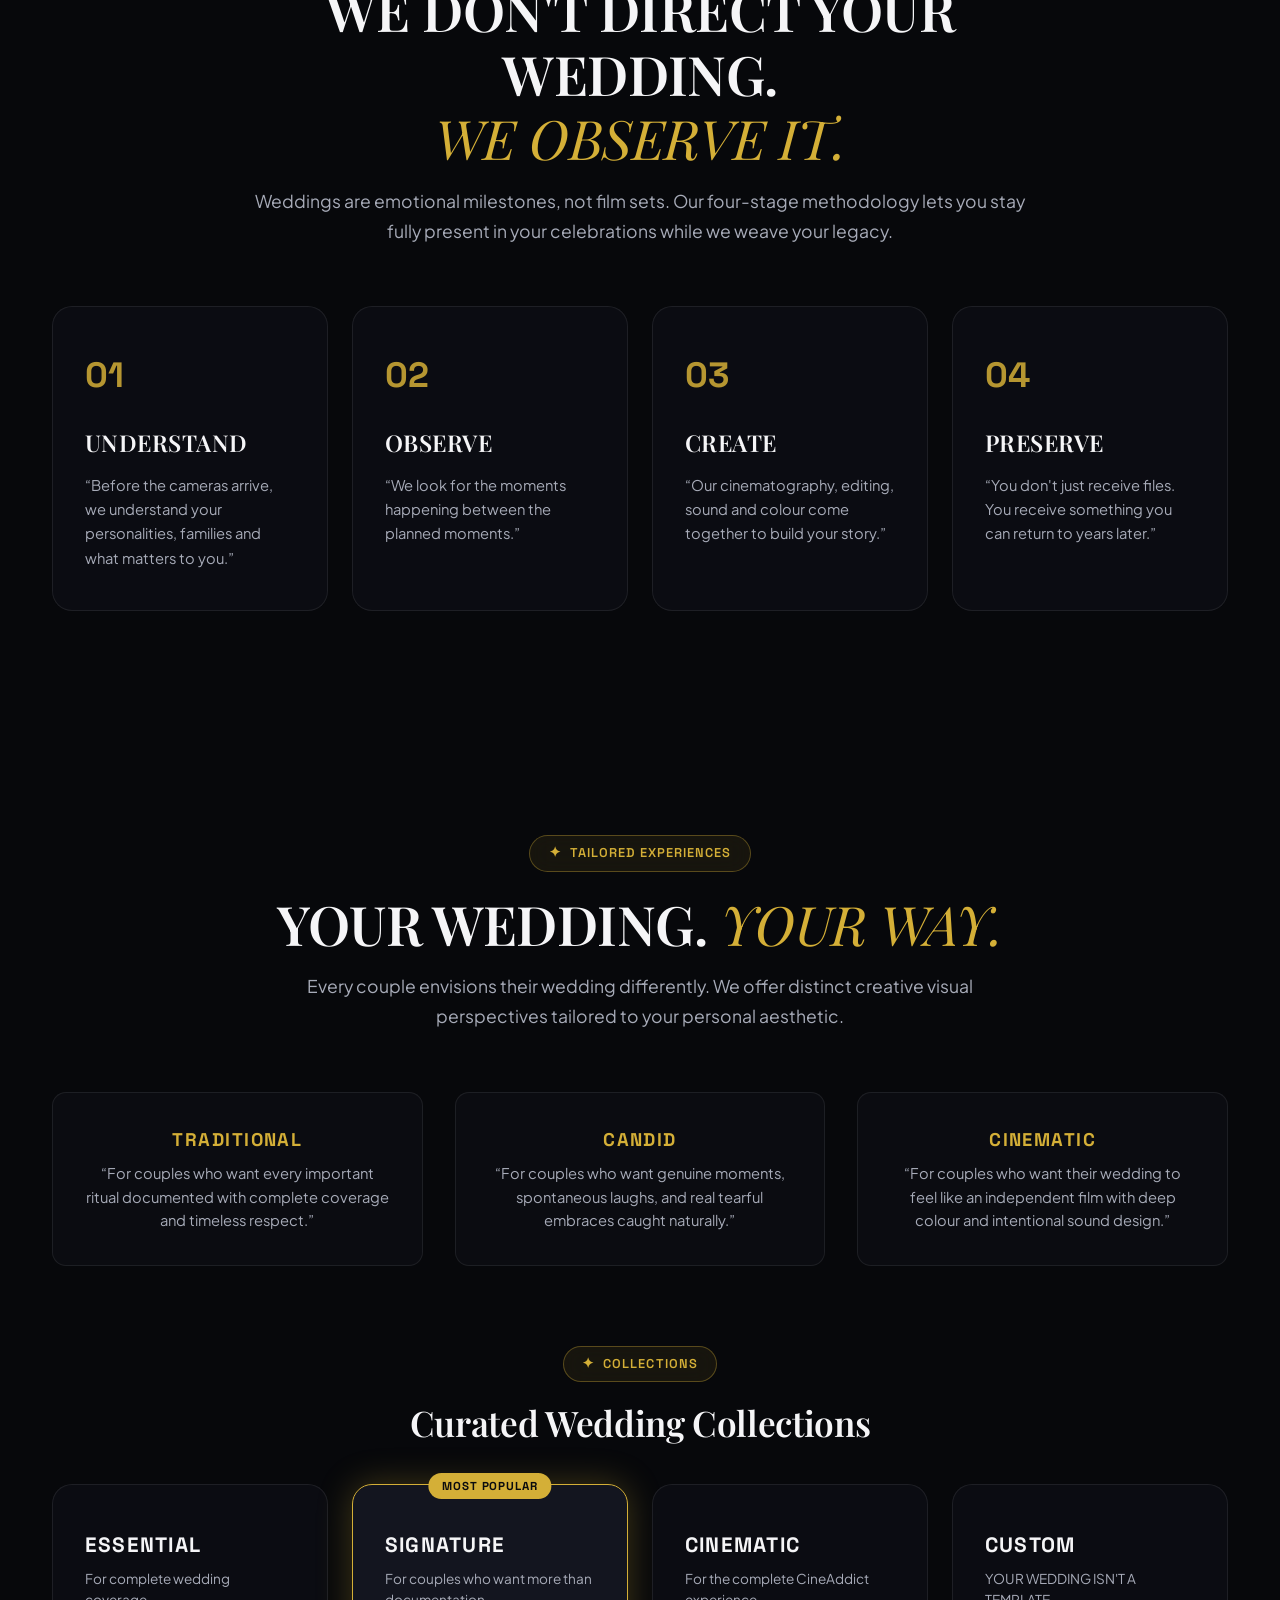
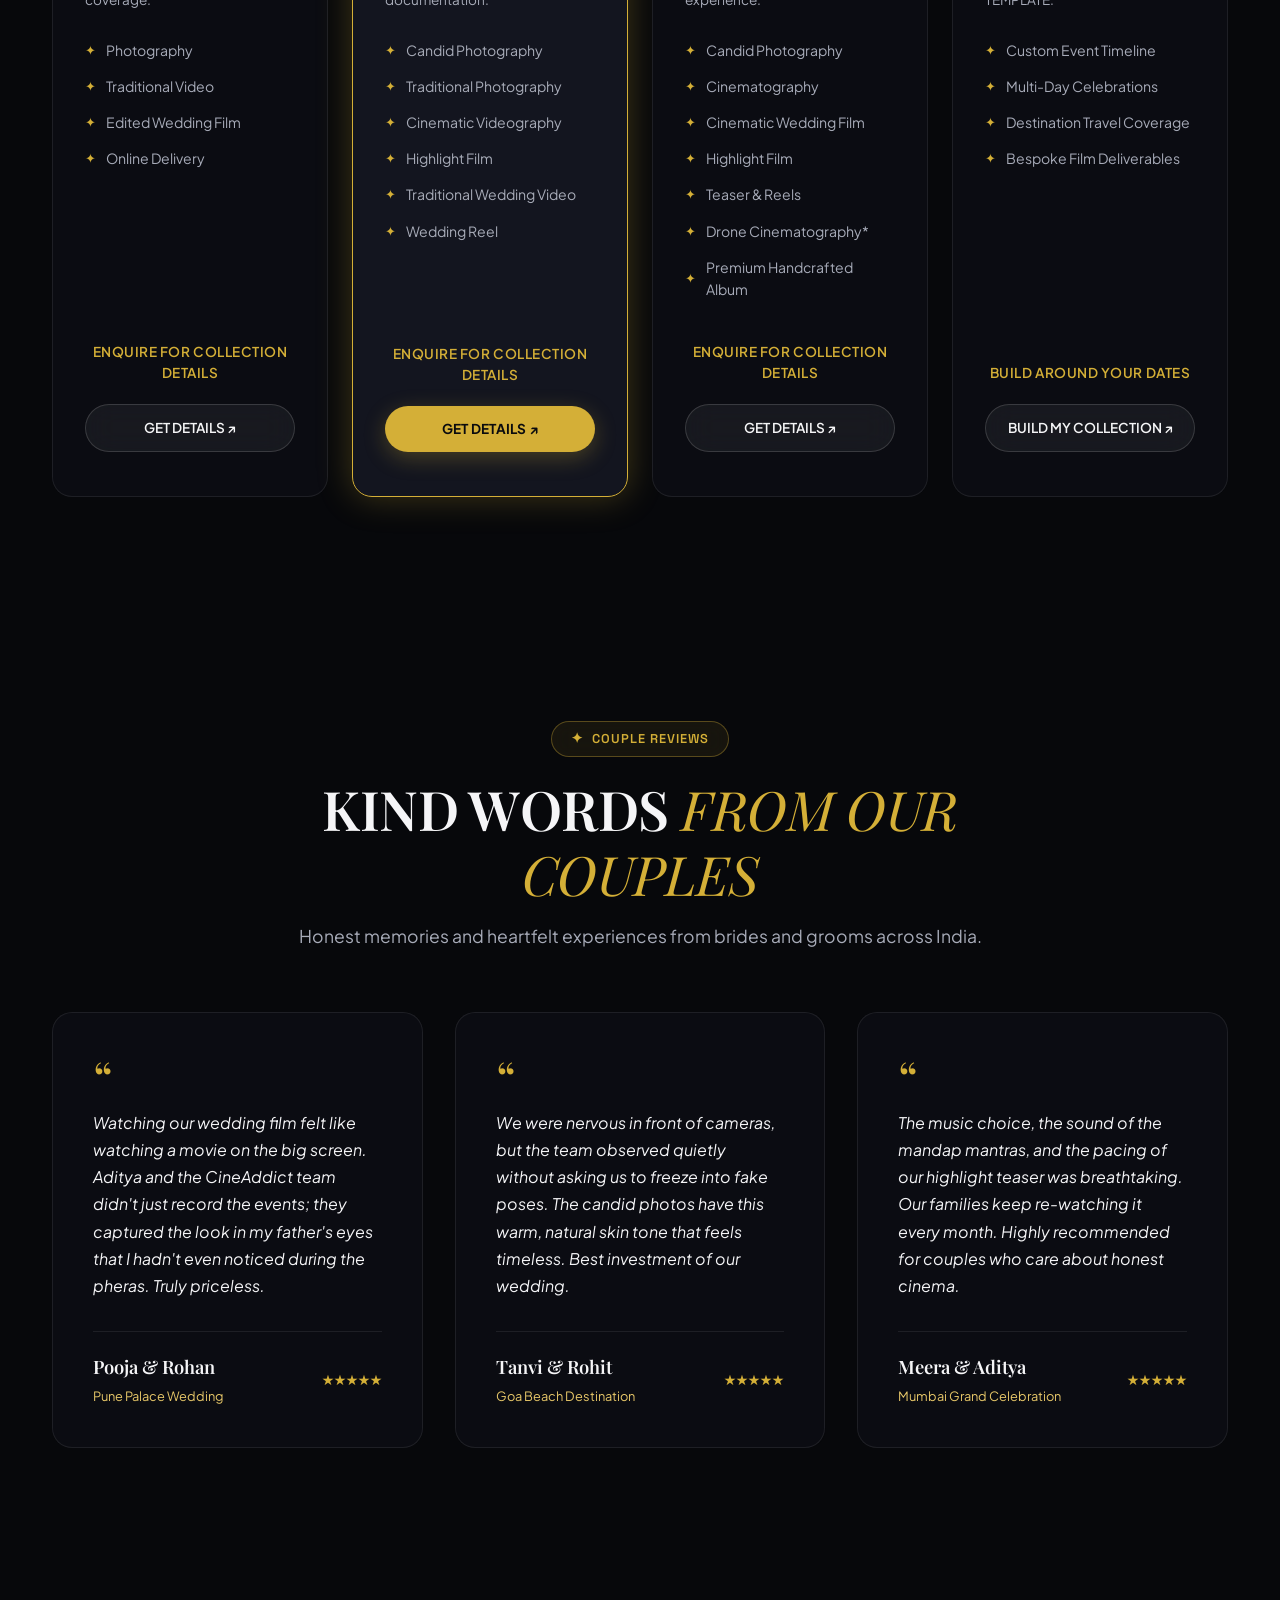
==== commit b9595d35: "Implement content protection, anti-theft security, screenshot deterrence shield, and video download " ====
--- a/index.html
+++ b/index.html
@@ -251,7 +251,7 @@
 
           <div class="featured-film-card">
             <div class="featured-video-wrap" data-src="media/Drone/Vastu.mp4" data-title="The Grand Heritage Estate — Aerial & Architectural Cinema" data-type="video">
-              <video class="featured-video-element" poster="media/Vastu.mp4.png" preload="none" muted playsinline>
+              <video class="featured-video-element" poster="media/Vastu.mp4.png" preload="none" muted playsinline controlsList="nodownload nofullscreen noremoteplayback" disablePictureInPicture oncontextmenu="return false;" ondragstart="return false;">
                 <source src="media/Drone/Vastu.mp4" type="video/mp4">
               </video>
 
@@ -603,7 +603,7 @@
             <!-- Drone 1: Vastu Grand Estate Film -->
             <article class="project-card work-item" data-category="drone">
               <div class="project-media-wrap video-aspect-16-9" data-src="media/Drone/Vastu.mp4" data-title="The Grand Heritage Estate — Architectural & Aerial Film" data-type="video">
-                <video class="card-video-element" poster="media/Vastu.mp4.png" preload="none" muted loop playsinline>
+                <video class="card-video-element" poster="media/Vastu.mp4.png" preload="none" muted loop playsinline controlsList="nodownload nofullscreen noremoteplayback" disablePictureInPicture oncontextmenu="return false;" ondragstart="return false;">
                   <source src="media/Drone/Vastu.mp4" type="video/mp4">
                 </video>
                 <div class="media-overlay-controls">
@@ -714,7 +714,7 @@
             <!-- Maternity 1: Baby Shower 0111 Film -->
             <article class="project-card work-item" data-category="maternity">
               <div class="project-media-wrap video-aspect-16-9" data-src="media/Maternity/Baby Shower 0111 .mp4" data-title="Sacred Blessings — The Baby Shower Film" data-type="video">
-                <video class="card-video-element" poster="media/Baby_Shower.png" preload="none" muted loop playsinline>
+                <video class="card-video-element" poster="media/Baby_Shower.png" preload="none" muted loop playsinline controlsList="nodownload nofullscreen noremoteplayback" disablePictureInPicture oncontextmenu="return false;" ondragstart="return false;">
                   <source src="media/Maternity/Baby Shower 0111 .mp4" type="video/mp4">
                 </video>
                 <div class="media-overlay-controls">
@@ -743,7 +743,7 @@
             <!-- Maternity 2: Maternity .mp4 Poetic Story -->
             <article class="project-card work-item" data-category="maternity">
               <div class="project-media-wrap video-aspect-16-9" data-src="media/Maternity/Maternity .mp4" data-title="The Miracle of Life — Poetic Maternity Story" data-type="video">
-                <video class="card-video-element" poster="media/Maternity .mp4.png" preload="none" muted loop playsinline>
+                <video class="card-video-element" poster="media/Maternity .mp4.png" preload="none" muted loop playsinline controlsList="nodownload nofullscreen noremoteplayback" disablePictureInPicture oncontextmenu="return false;" ondragstart="return false;">
                   <source src="media/Maternity/Maternity .mp4" type="video/mp4">
                 </video>
                 <div class="media-overlay-controls">
@@ -773,7 +773,7 @@
             <!-- Baby 1: Ditya 00 Film -->
             <article class="project-card work-item" data-category="baby">
               <div class="project-media-wrap video-aspect-16-9" data-src="media/Baby/Ditya 00.mp4" data-title="Ditya — The First Milestone Story" data-type="video">
-                <video class="card-video-element" poster="media/Ditya 00.mp4.png" preload="none" muted loop playsinline>
+                <video class="card-video-element" poster="media/Ditya 00.mp4.png" preload="none" muted loop playsinline controlsList="nodownload nofullscreen noremoteplayback" disablePictureInPicture oncontextmenu="return false;" ondragstart="return false;">
                   <source src="media/Baby/Ditya 00.mp4" type="video/mp4">
                 </video>
                 <div class="media-overlay-controls">
@@ -884,7 +884,7 @@
             <!-- Model 1: Model Reel.mp4 Haute Couture -->
             <article class="project-card work-item" data-category="model">
               <div class="project-media-wrap video-aspect-9-16" data-src="media/Model/Model Reel.mp4" data-title="Haute Couture & Movement — Editorial Reel" data-type="video">
-                <video class="card-video-element" poster="media/Model_Reel.png" preload="none" muted loop playsinline>
+                <video class="card-video-element" poster="media/Model_Reel.png" preload="none" muted loop playsinline controlsList="nodownload nofullscreen noremoteplayback" disablePictureInPicture oncontextmenu="return false;" ondragstart="return false;">
                   <source src="media/Model/Model Reel.mp4" type="video/mp4">
                 </video>
                 <div class="media-overlay-controls">
@@ -914,7 +914,7 @@
             <!-- Model 3: Makeup.mp4 Bridal Radiance -->
             <article class="project-card work-item" data-category="model">
               <div class="project-media-wrap video-aspect-9-16" data-src="media/Model/Makeup.mp4" data-title="Bridal Radiance & Beauty Styling Reel" data-type="video">
-                <video class="card-video-element" poster="media/Makeup.mp4.png" preload="none" muted loop playsinline>
+                <video class="card-video-element" poster="media/Makeup.mp4.png" preload="none" muted loop playsinline controlsList="nodownload nofullscreen noremoteplayback" disablePictureInPicture oncontextmenu="return false;" ondragstart="return false;">
                   <source src="media/Model/Makeup.mp4" type="video/mp4">
                 </video>
                 <div class="media-overlay-controls">
@@ -943,7 +943,7 @@
             <!-- Model 4: Model 02.mp4 Contemporary Reel -->
             <article class="project-card work-item" data-category="model">
               <div class="project-media-wrap video-aspect-9-16" data-src="media/Model/Model 02.mp4" data-title="Contemporary Silhouette & Urban Mood" data-type="video">
-                <video class="card-video-element" preload="metadata" muted loop playsinline>
+                <video class="card-video-element" preload="metadata" muted loop playsinline controlsList="nodownload nofullscreen noremoteplayback" disablePictureInPicture oncontextmenu="return false;" ondragstart="return false;">
                   <source src="media/Model/Model 02.mp4" type="video/mp4">
                 </video>
                 <div class="media-overlay-controls">
--- a/style.css
+++ b/style.css
@@ -2484,3 +2484,106 @@
     scroll-behavior: auto !important;
   }
 }
+
+/* ==========================================================================
+   CONTENT PROTECTION & ANTI-THEFT SECURITY SUITE
+   © CineAddict Studios — Proprietary Media Protection
+   ========================================================================== */
+
+/* Disable selection, dragging, and touch callouts across all media */
+img, video, canvas, .project-media-wrap, .photo-gallery-grid, .featured-film-card, .modal-media-container {
+  -webkit-touch-callout: none !important;
+  -webkit-user-select: none !important;
+  -khtml-user-select: none !important;
+  -moz-user-select: none !important;
+  -ms-user-select: none !important;
+  user-select: none !important;
+  -webkit-user-drag: none !important;
+  user-drag: none !important;
+}
+
+/* Luxury Protection Toast Notification */
+.cine-protection-toast {
+  position: fixed;
+  bottom: 2rem;
+  left: 50%;
+  transform: translateX(-50%) translateY(100px);
+  background: rgba(13, 14, 20, 0.95);
+  backdrop-filter: blur(25px);
+  -webkit-backdrop-filter: blur(25px);
+  border: 1px solid var(--border-gold);
+  color: var(--text-primary);
+  padding: 0.85rem 1.6rem;
+  border-radius: var(--radius-pill);
+  font-family: var(--font-main);
+  font-size: 0.88rem;
+  font-weight: 500;
+  display: flex;
+  align-items: center;
+  gap: 0.65rem;
+  box-shadow: 0 16px 40px rgba(0, 0, 0, 0.7), 0 0 20px rgba(212, 175, 55, 0.25);
+  z-index: 999999;
+  opacity: 0;
+  pointer-events: none;
+  transition: all 0.35s cubic-bezier(0.16, 1, 0.3, 1);
+}
+
+.cine-protection-toast.show {
+  opacity: 1;
+  transform: translateX(-50%) translateY(0);
+}
+
+.cine-protection-toast .lock-icon {
+  color: var(--accent-gold);
+  display: flex;
+  align-items: center;
+}
+
+/* Screenshot Deterrence & Blur Shield */
+body.screenshot-shield .project-media-wrap,
+body.screenshot-shield .gallery-photo-item,
+body.screenshot-shield .featured-video-wrap,
+body.screenshot-shield #animation-container,
+body.screenshot-shield .modal-media-container {
+  filter: blur(40px) brightness(0.3) !important;
+  transition: filter 0.05s ease;
+}
+
+body.screenshot-shield::before {
+  content: "🔒 CINEADDICT STUDIOS · PROTECTED CONTENT · UNAUTHORIZED CAPTURE IS RESTRICTED";
+  position: fixed;
+  inset: 0;
+  display: flex;
+  align-items: center;
+  justify-content: center;
+  background: rgba(7, 8, 11, 0.96);
+  color: var(--accent-gold);
+  font-family: var(--font-display);
+  font-size: 1.15rem;
+  letter-spacing: 0.12em;
+  text-align: center;
+  padding: 2rem;
+  z-index: 999998;
+}
+
+/* Print Protection: Completely blanks media on Ctrl+P / Cmd+P */
+@media print {
+  body {
+    background: #000000 !important;
+    color: #ffffff !important;
+  }
+  
+  body * {
+    display: none !important;
+  }
+  
+  html::before {
+    content: "© CineAddict Studios. All images, films, and intellectual property are protected under copyright law. Unauthorized printing, reproduction, or digital duplication is strictly prohibited.";
+    display: block !important;
+    padding: 3rem;
+    font-size: 16pt;
+    font-family: sans-serif;
+    color: #000000;
+    text-align: center;
+  }
+}
